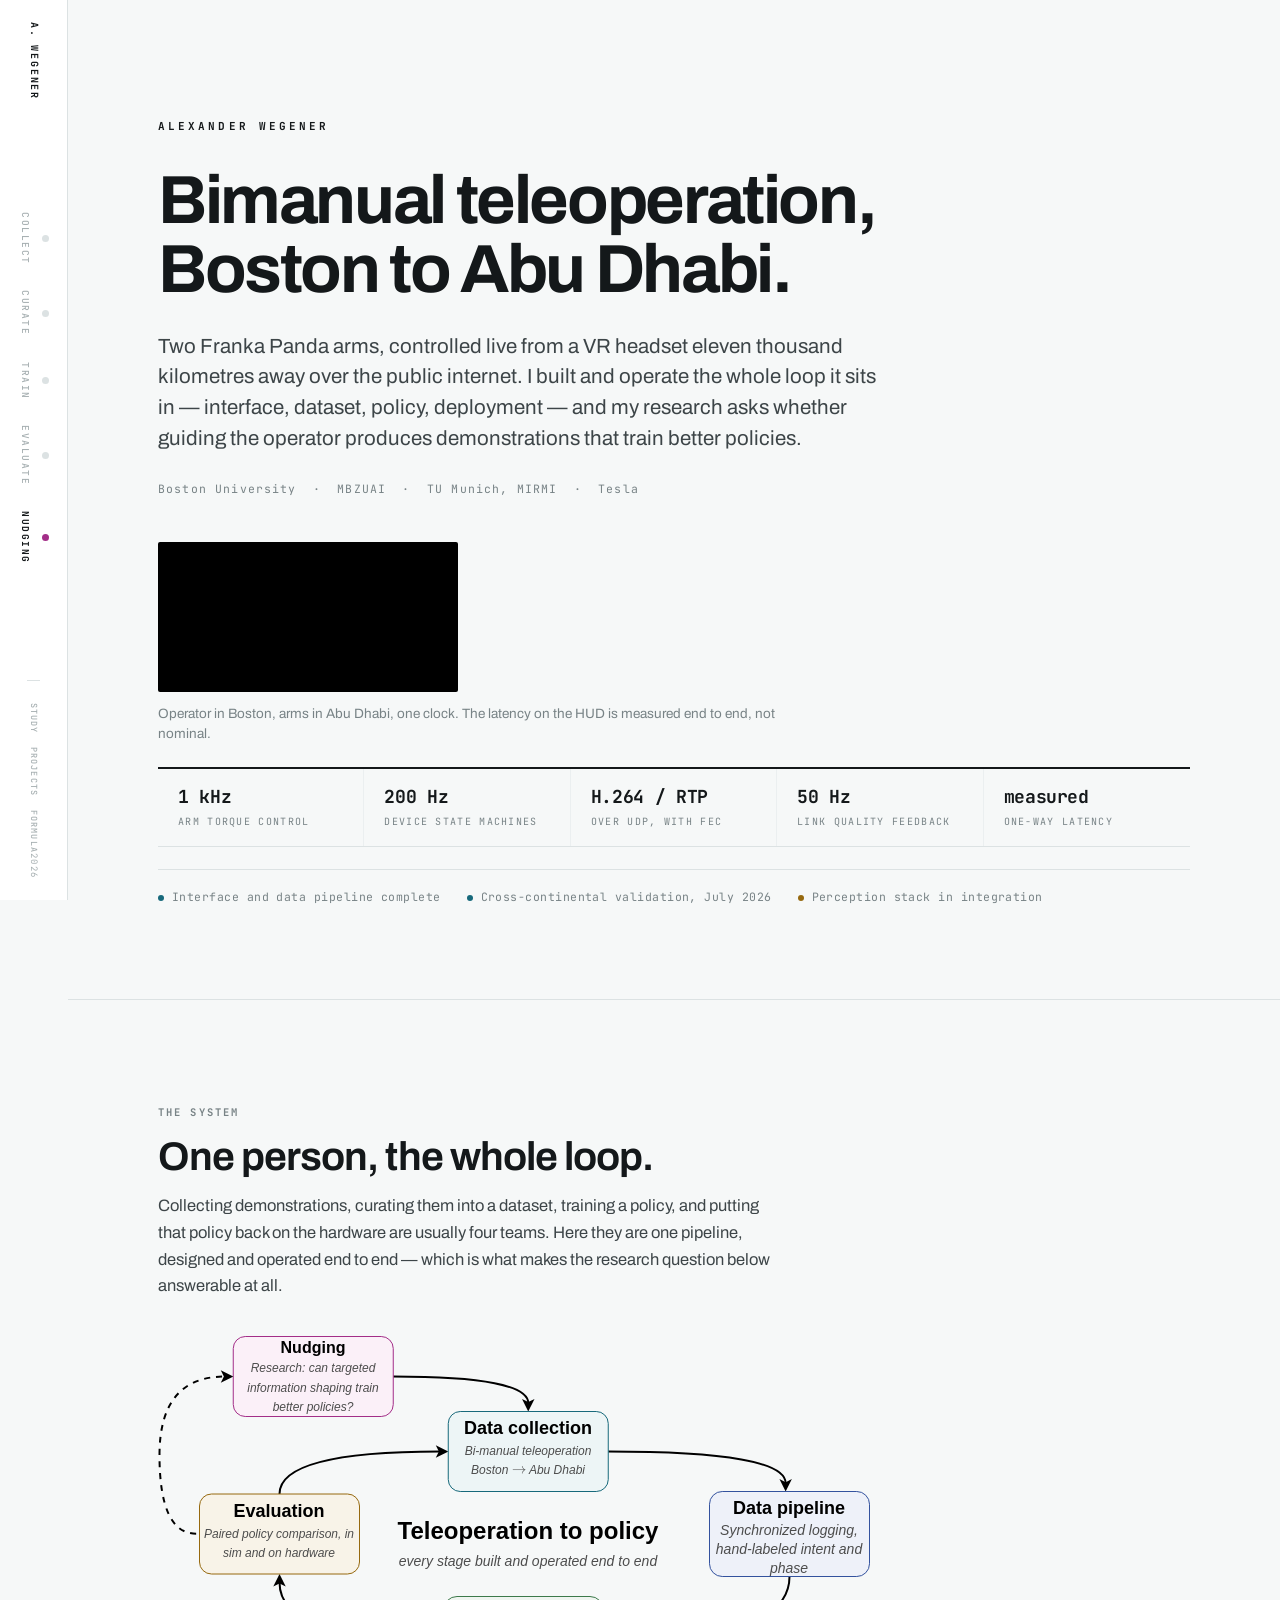
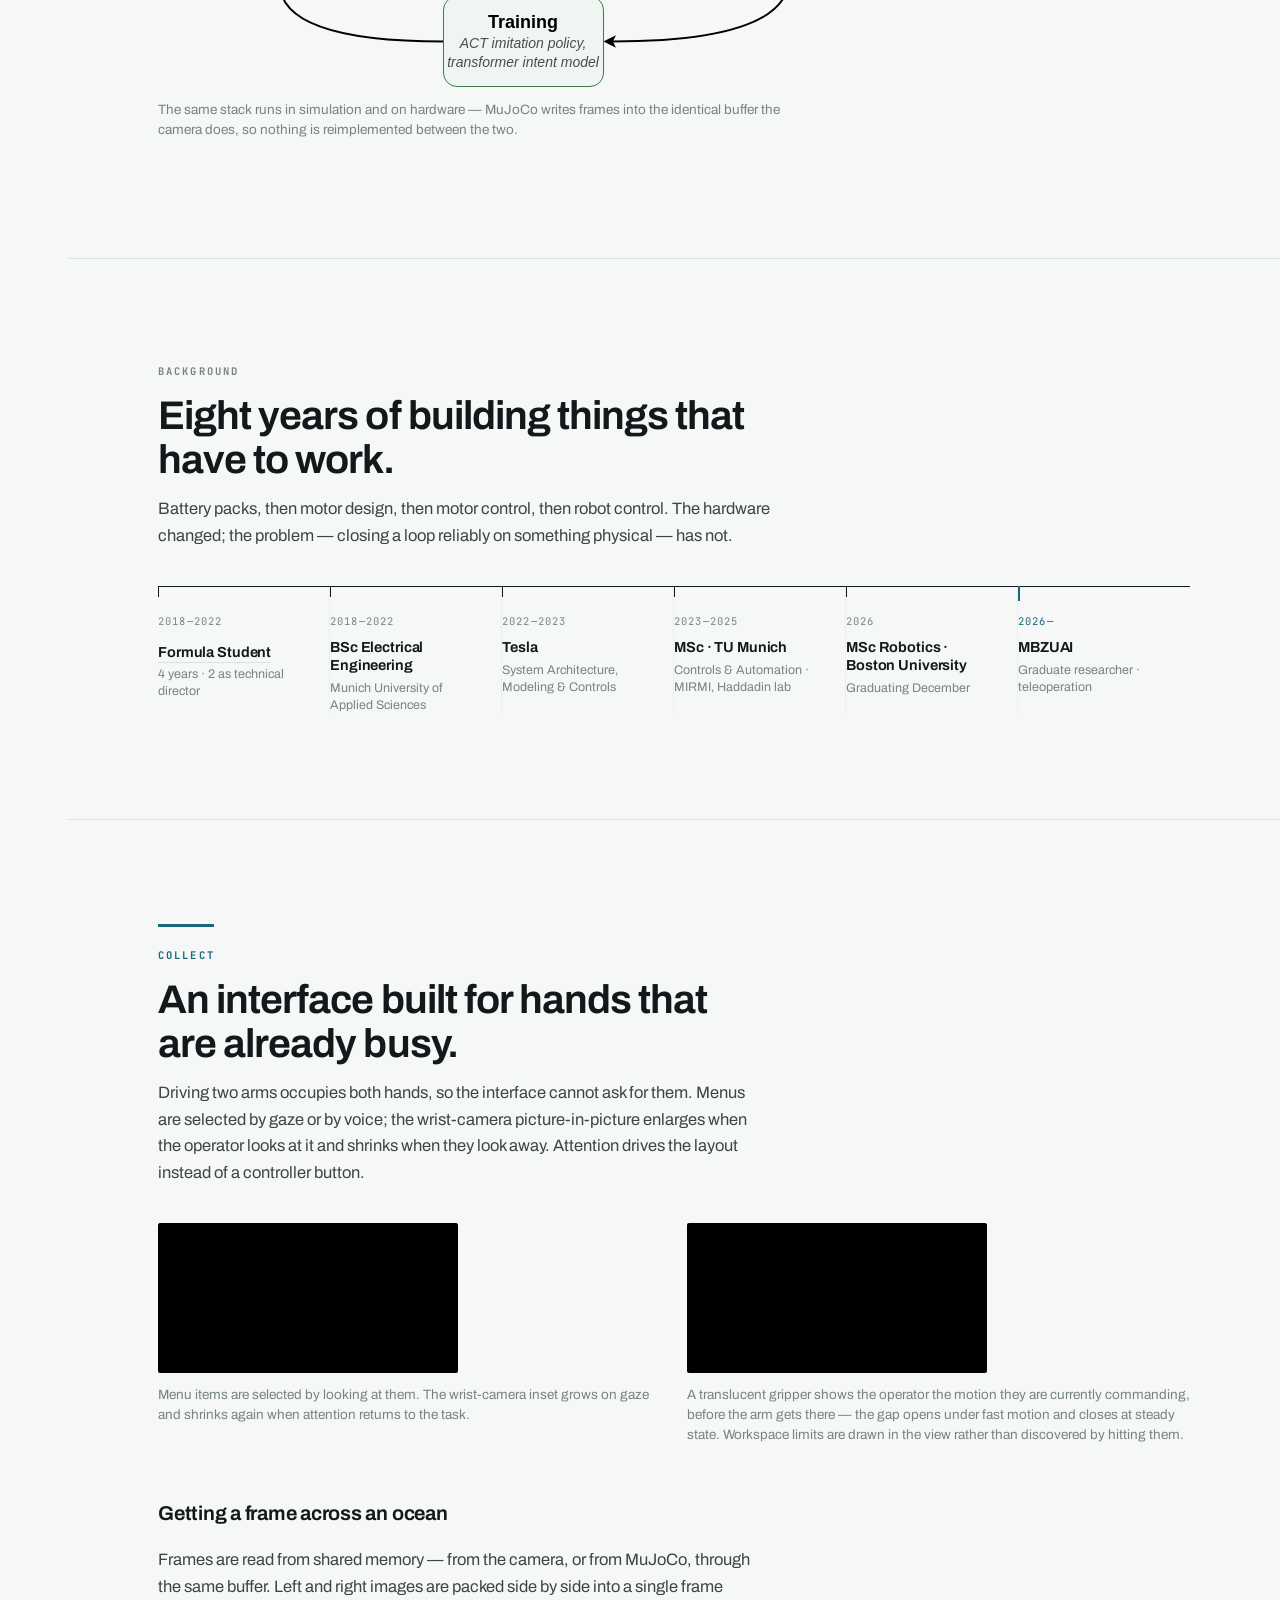
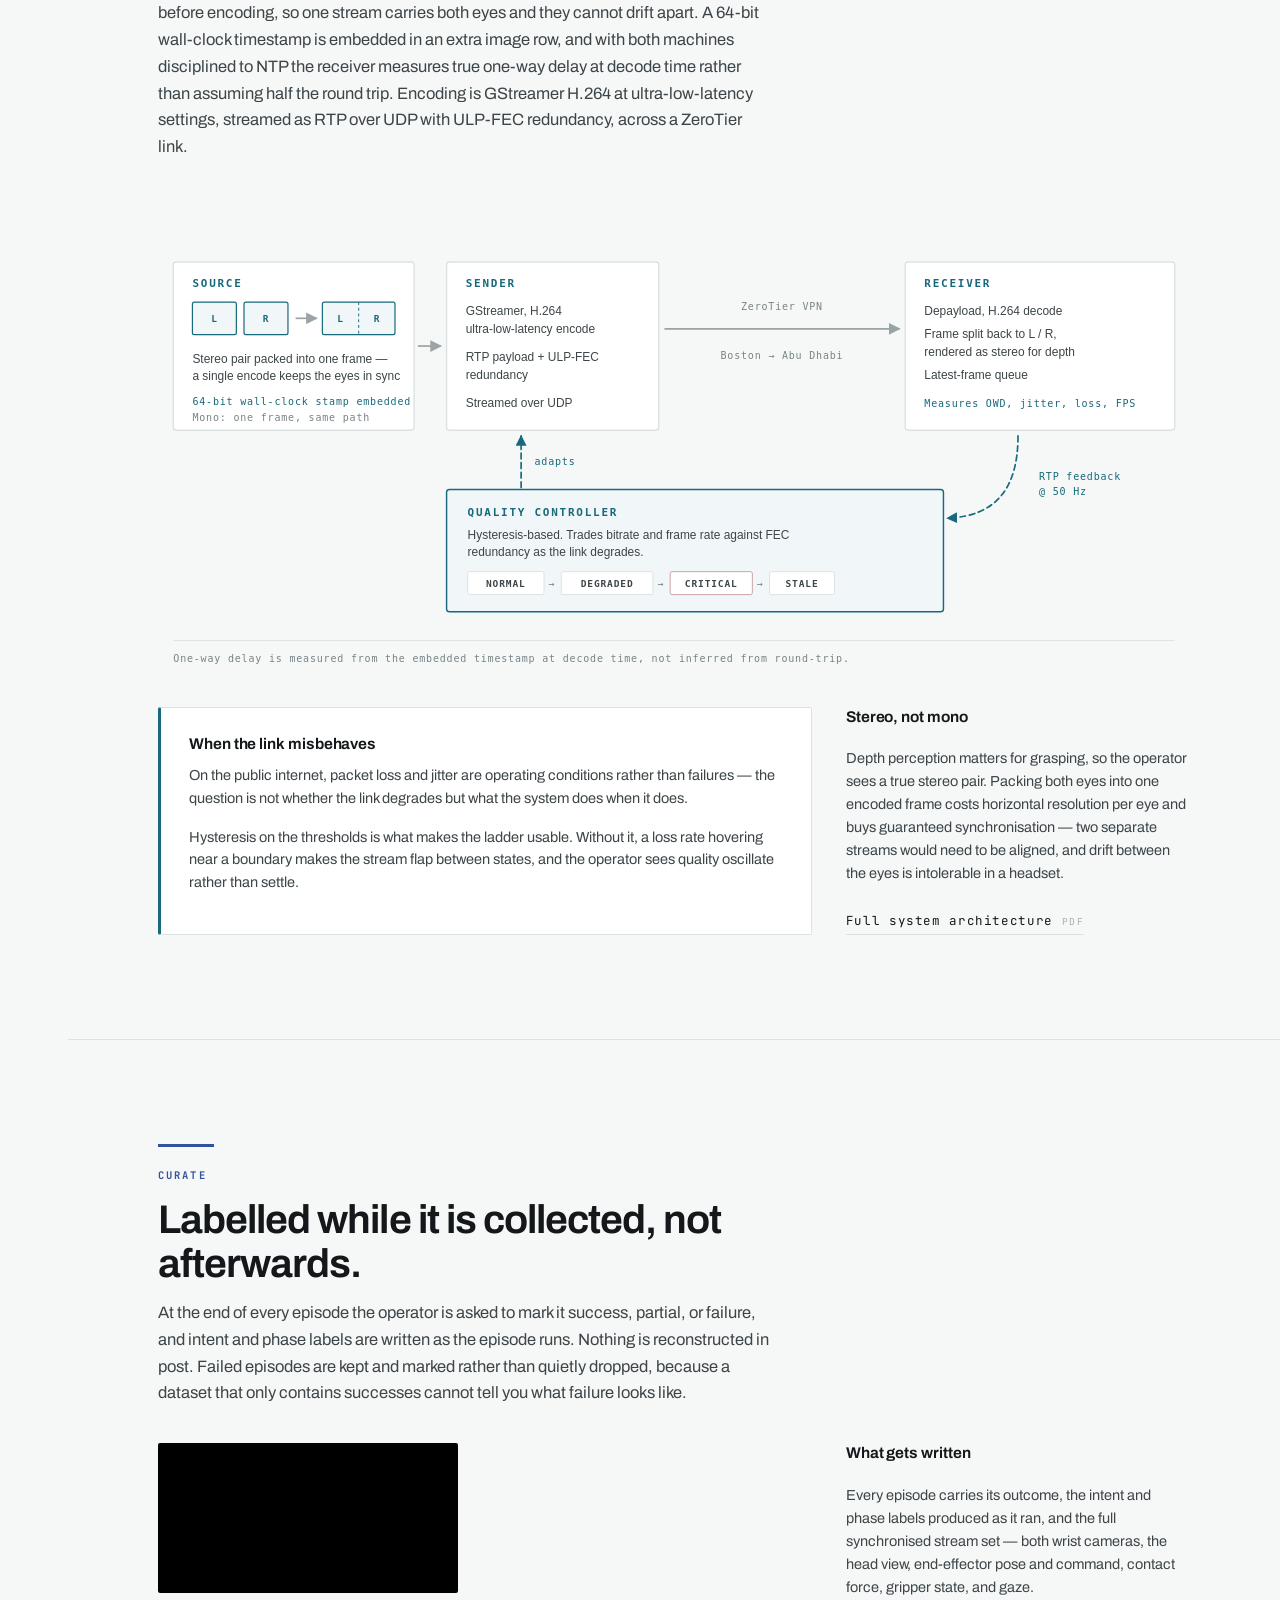
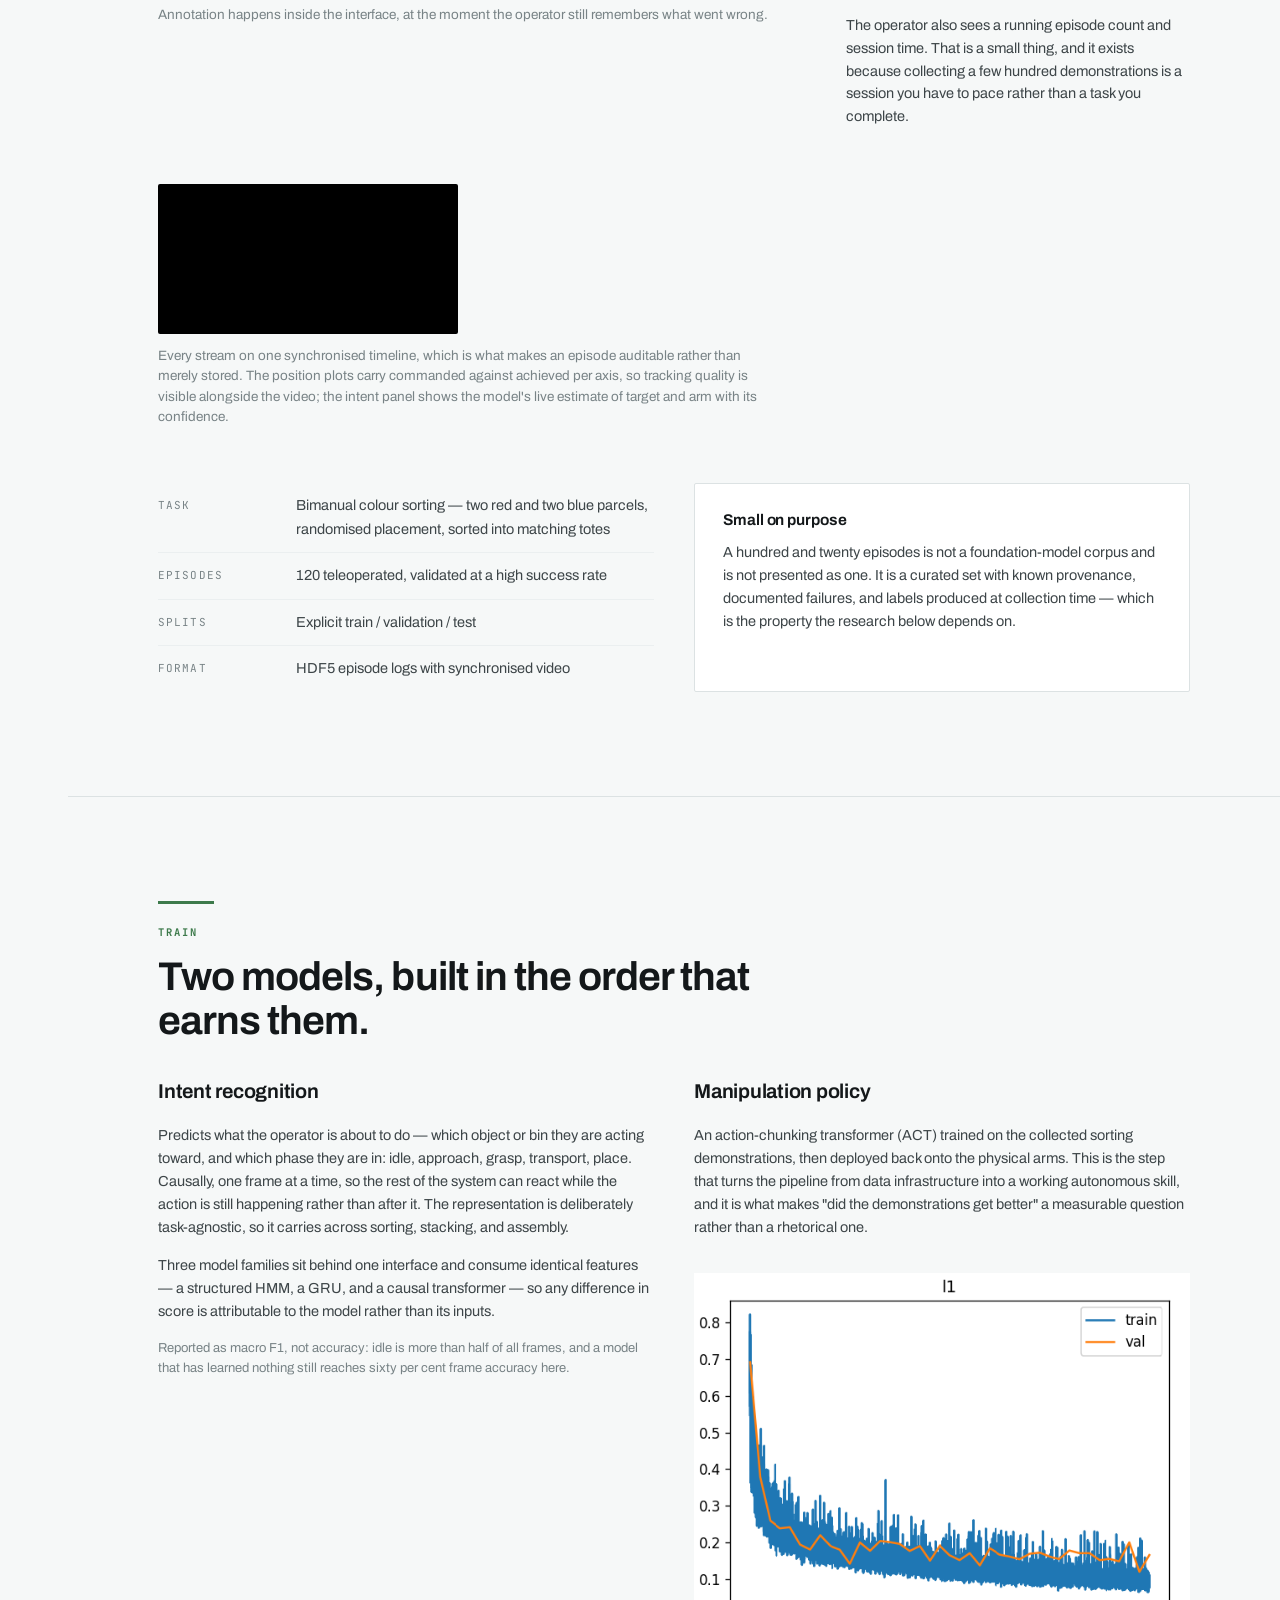
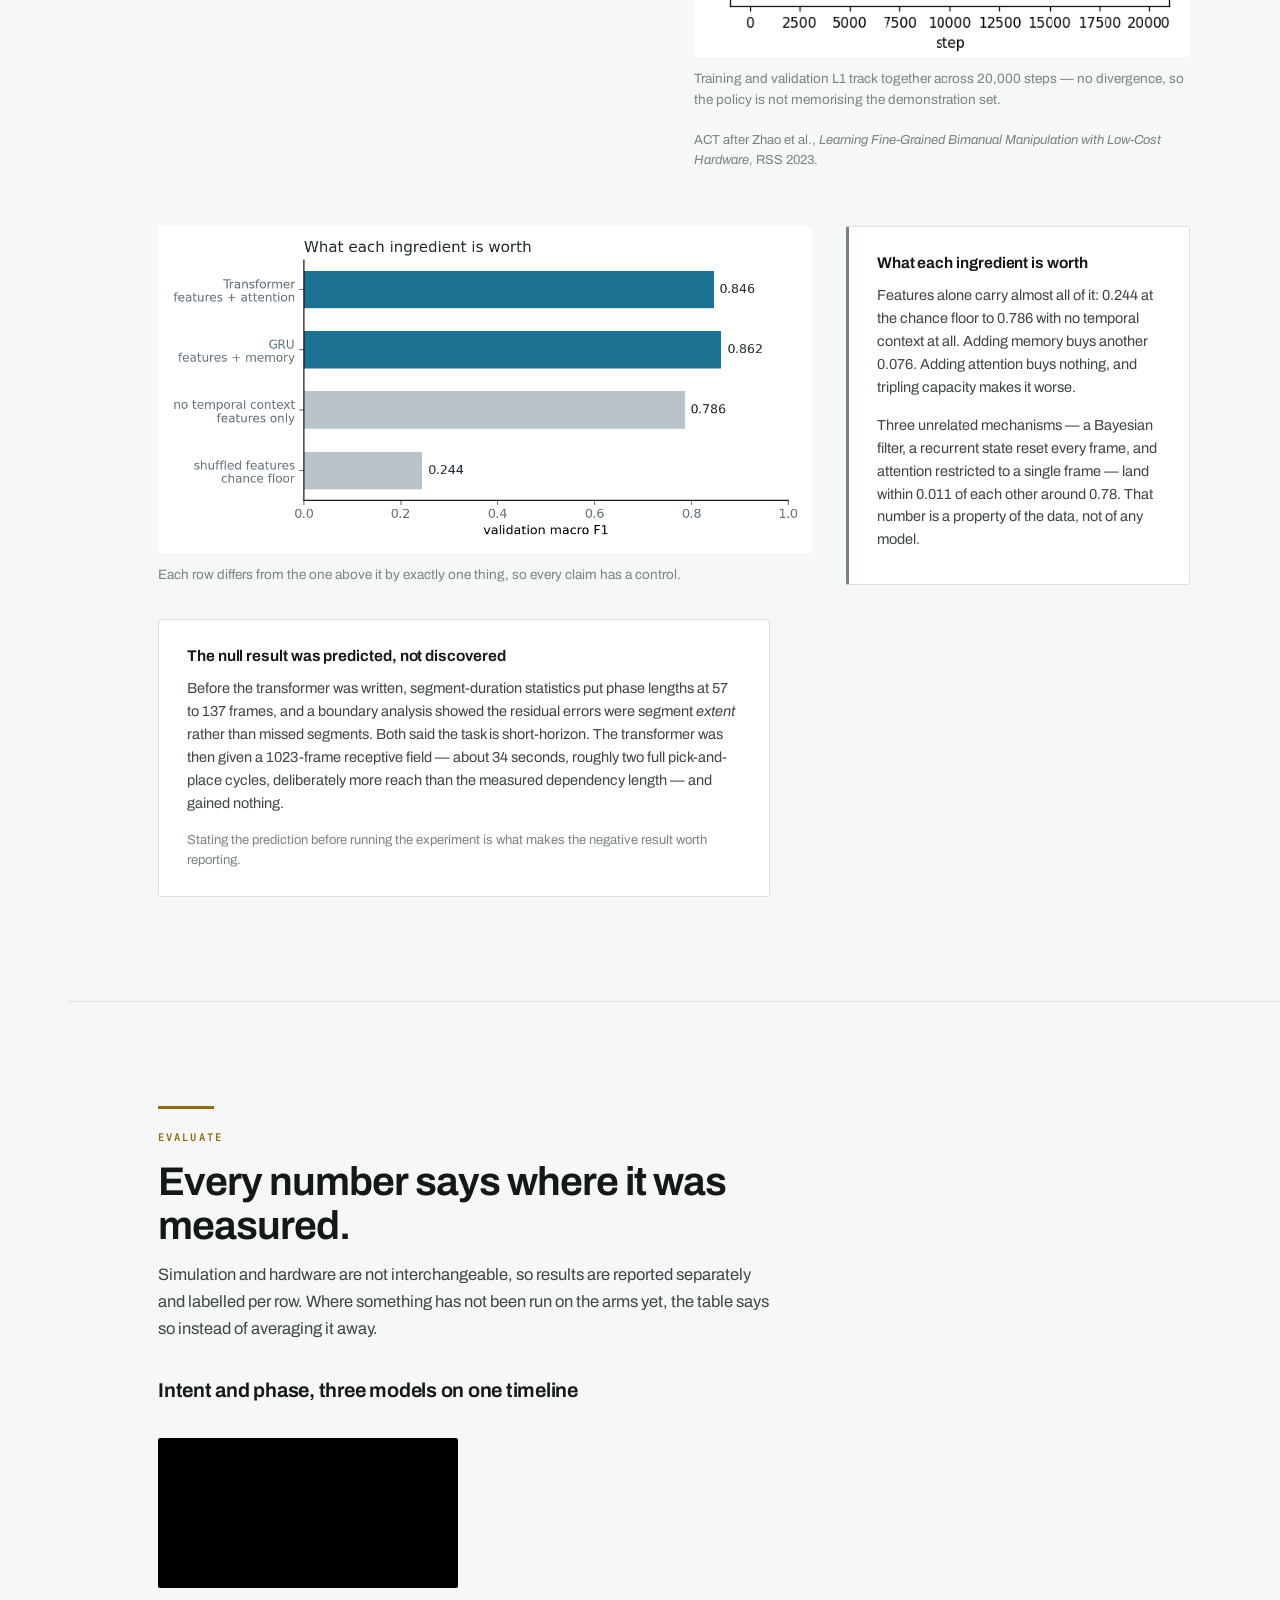
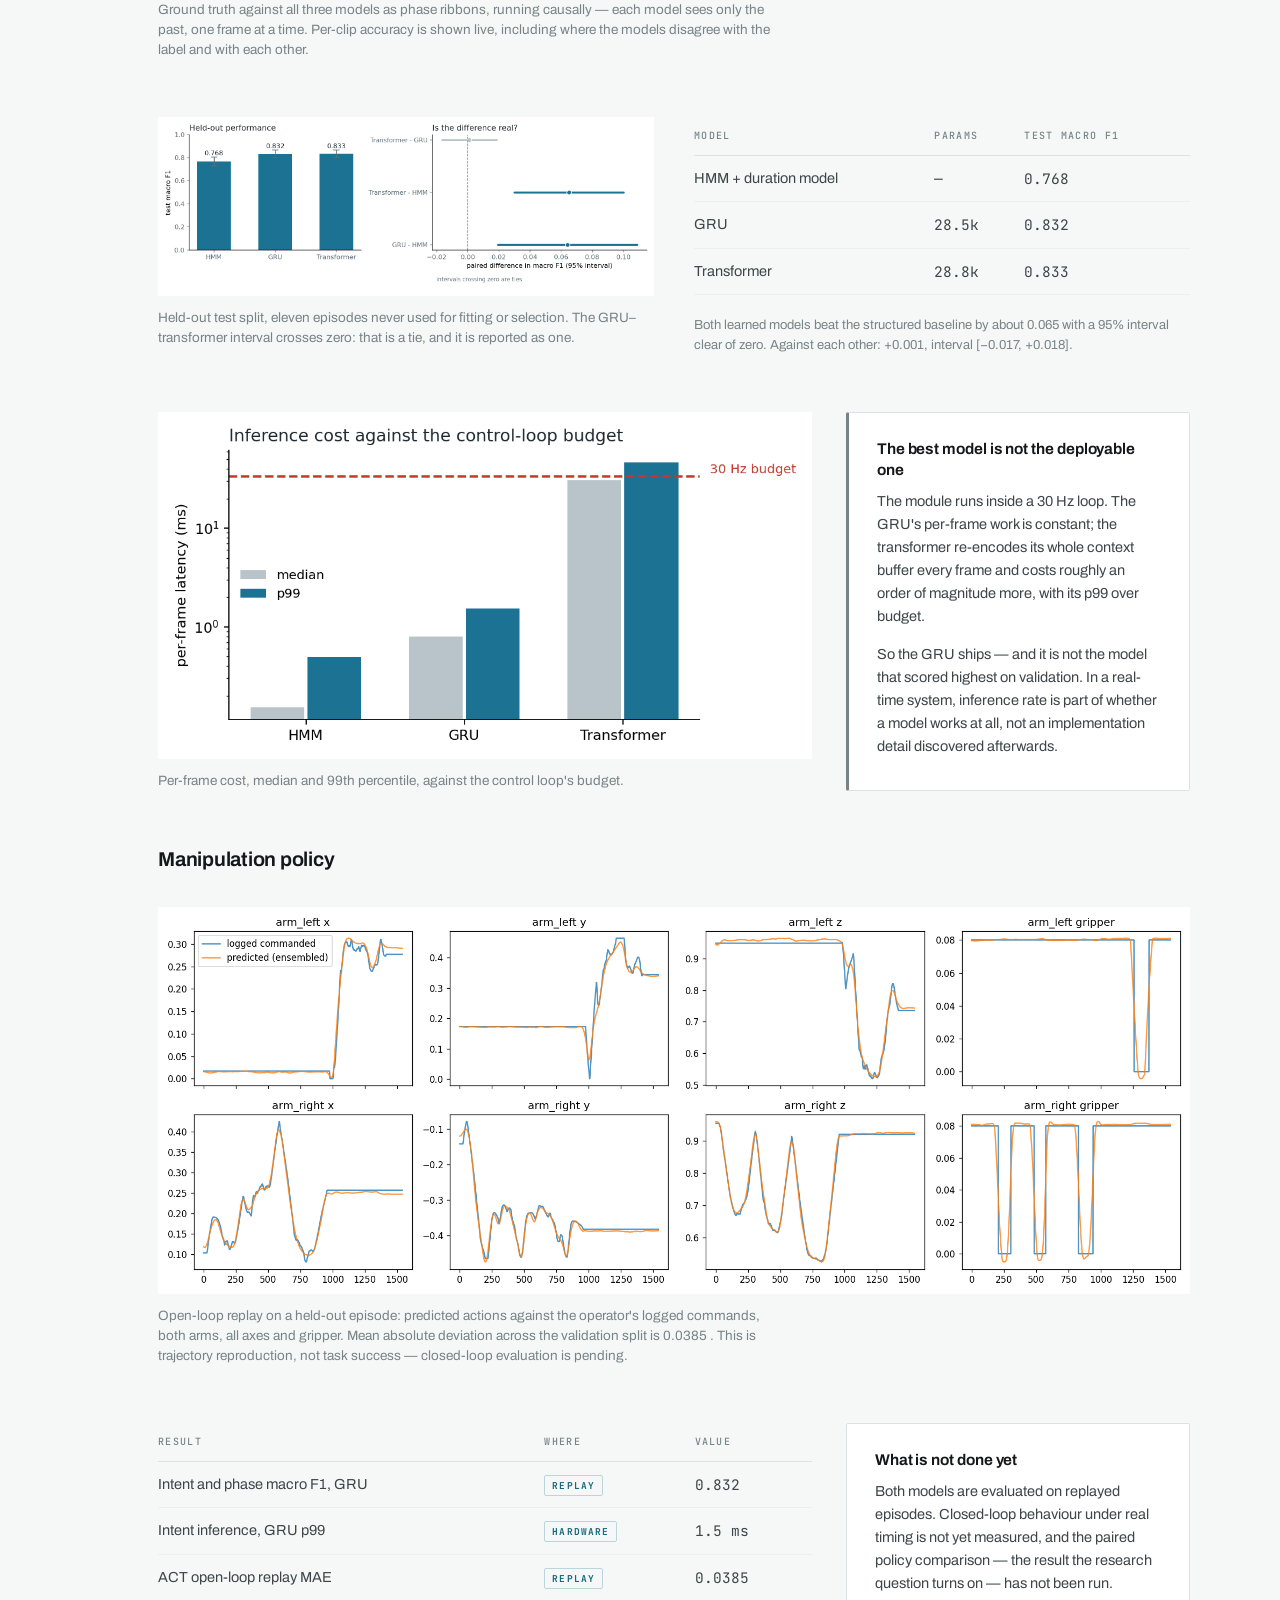
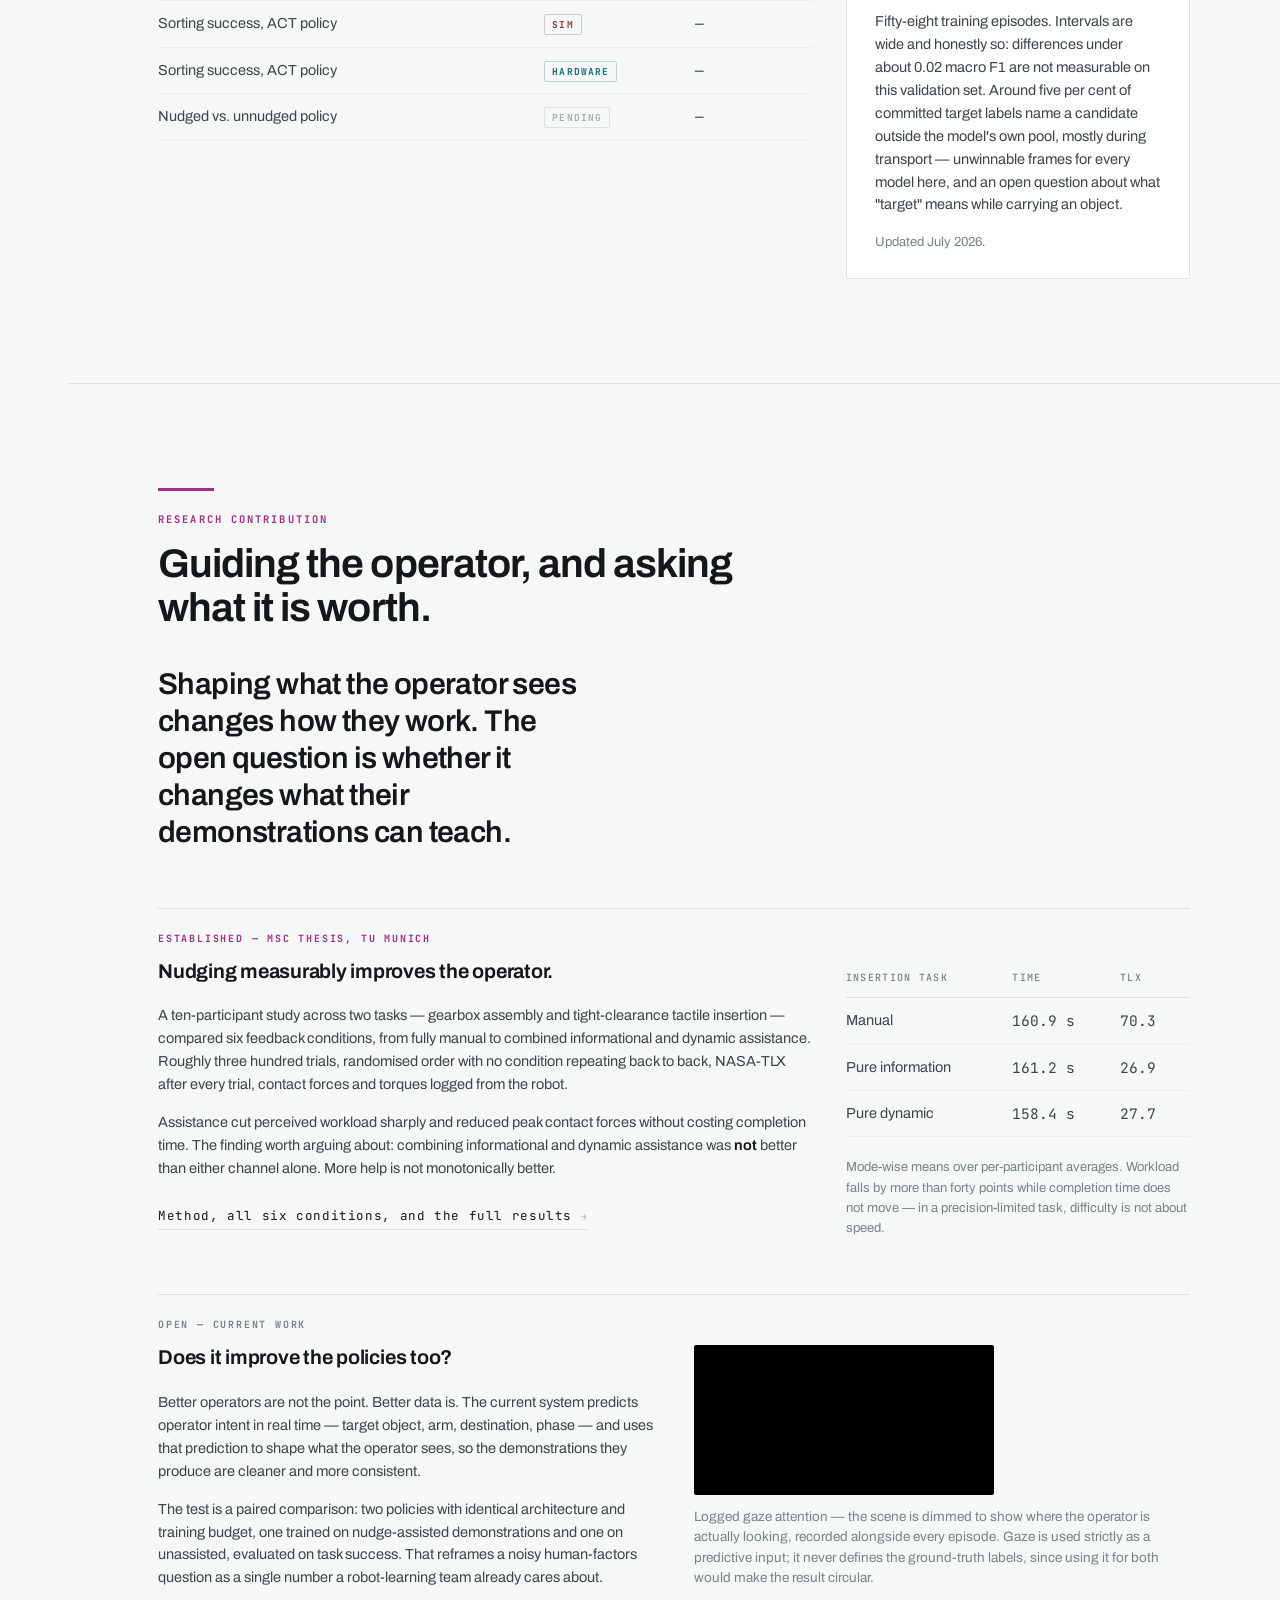
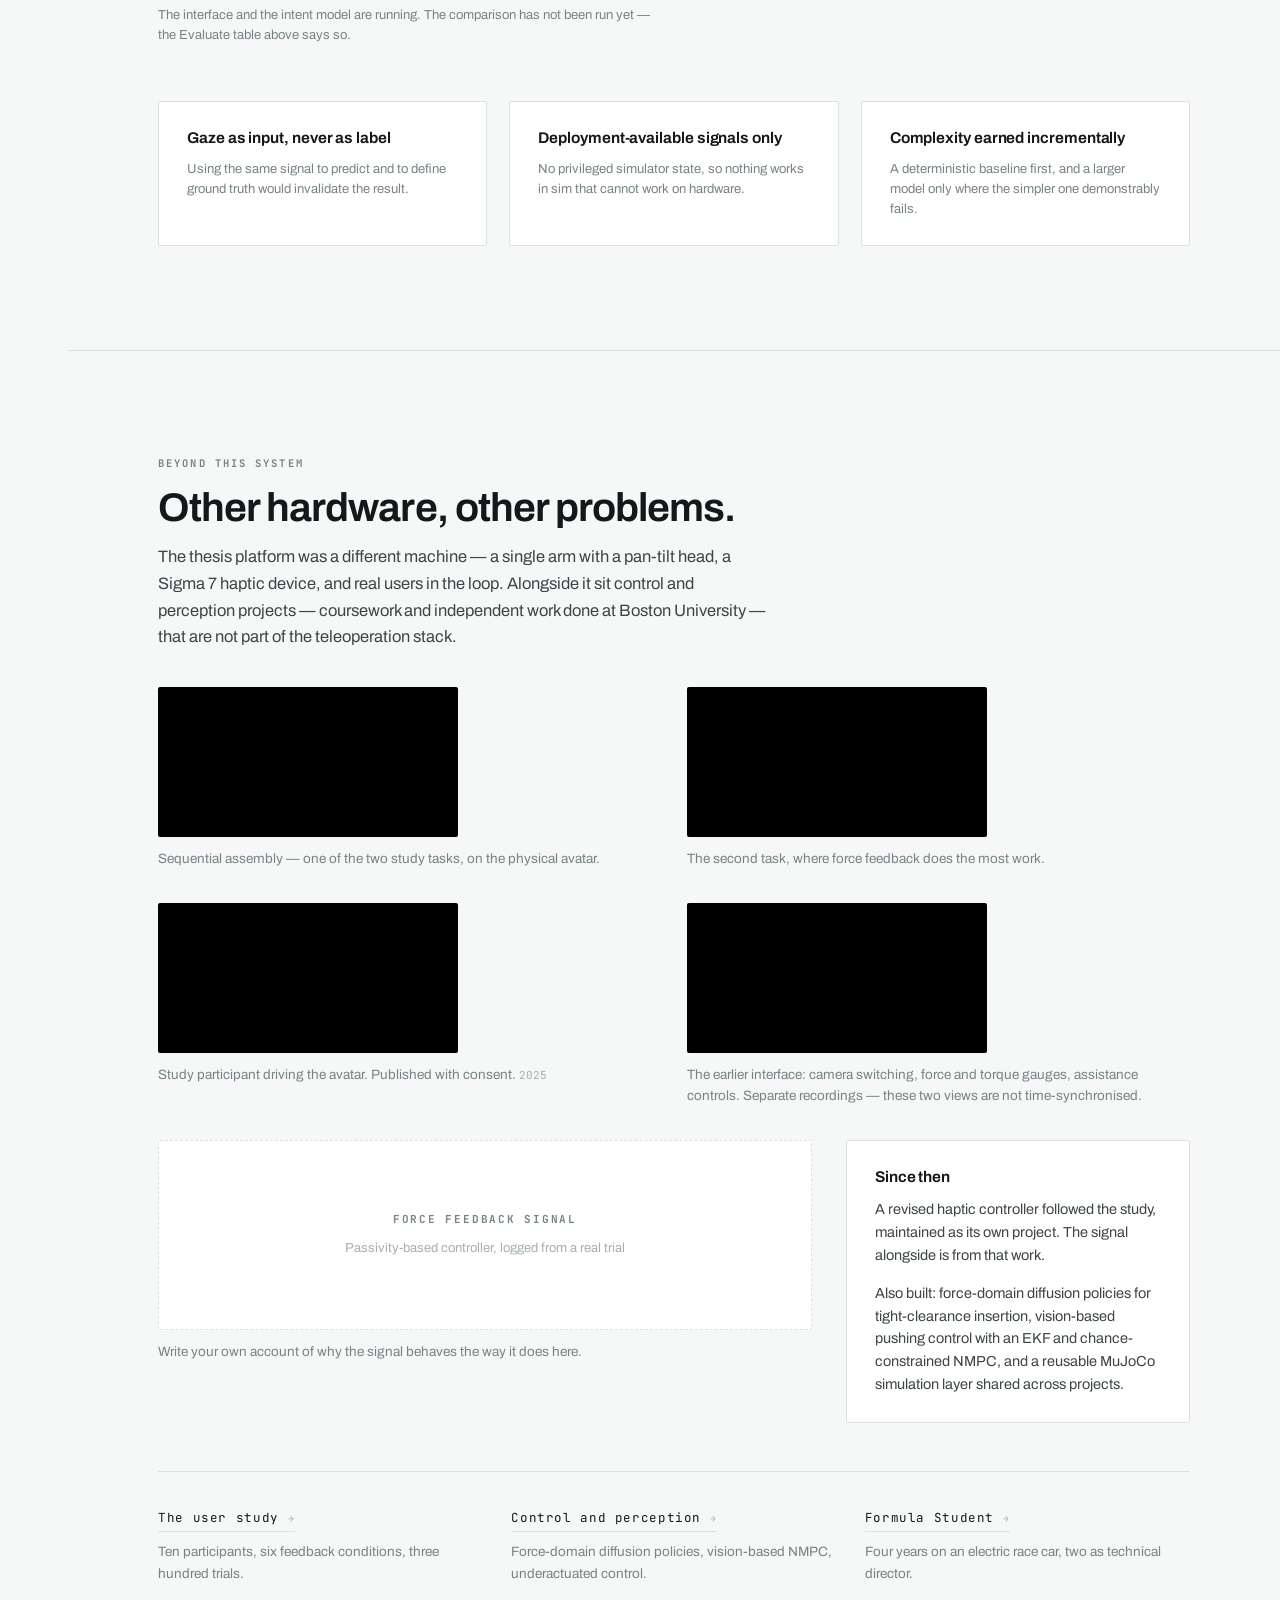
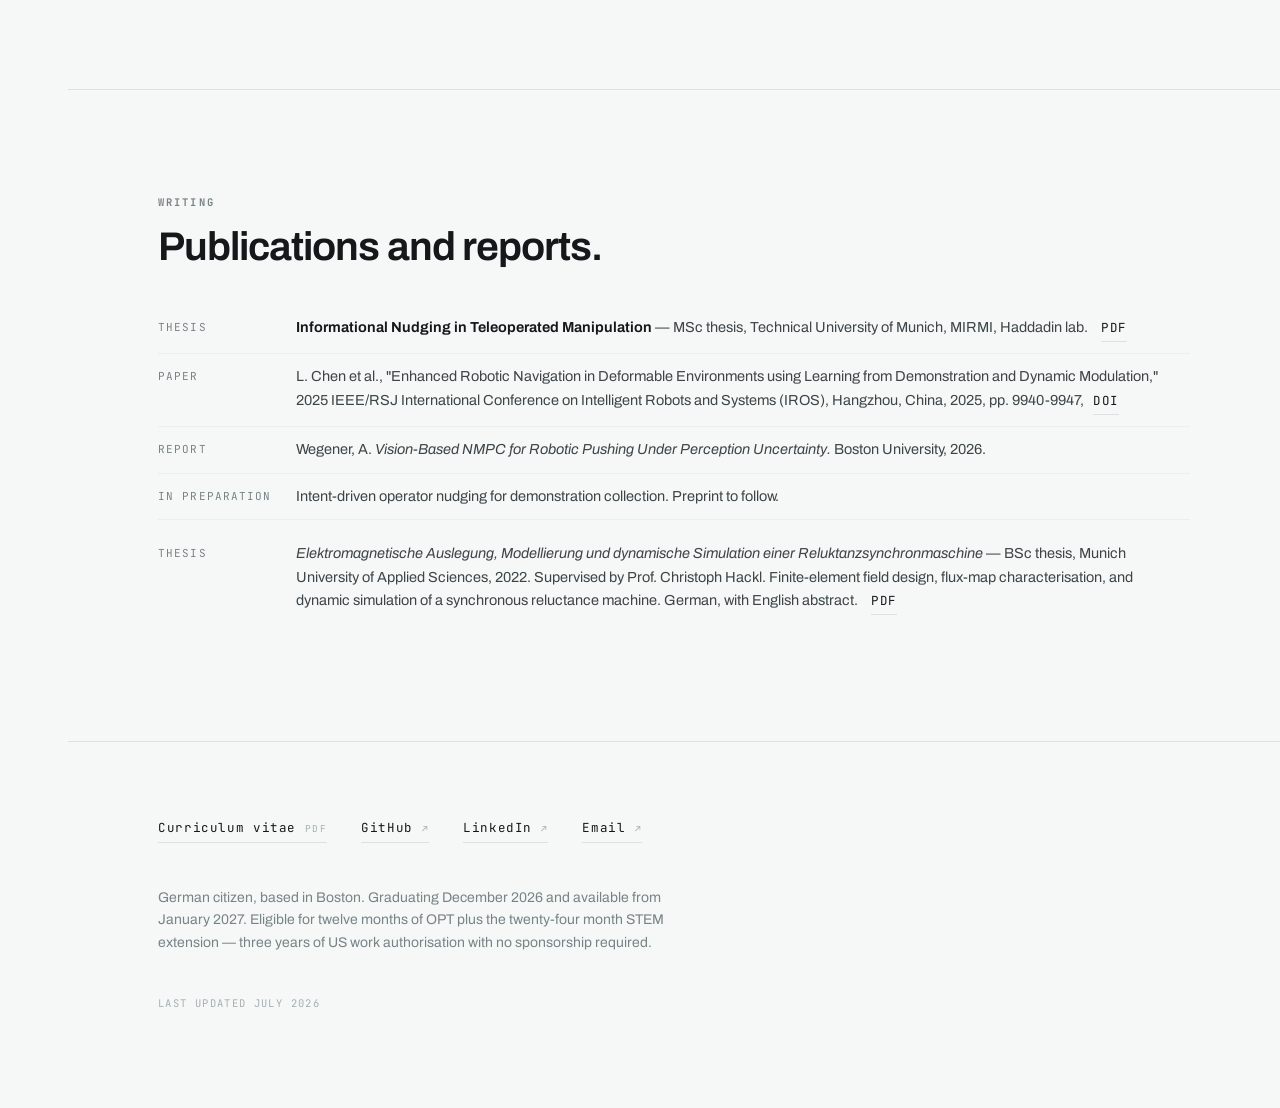
==== index.html @ 769d1702 "editied timeline" ====
<!DOCTYPE html>
<html lang="en">
<head>
<meta charset="utf-8">
<meta name="viewport" content="width=device-width, initial-scale=1">
<title>Alexander Wegener — Teleoperation systems for robot learning</title>
<meta name="description" content="Cross-continental bimanual VR teleoperation, a curated demonstration dataset, and research on whether guiding the operator produces demonstrations that train better policies.">

<meta property="og:title" content="Alexander Wegener — Teleoperation systems for robot learning">
<meta property="og:description" content="Bimanual VR teleoperation from Boston to Abu Dhabi, over the public internet. Interface, dataset, policy, deployment.">
<meta property="og:type" content="website">
<!-- REPLACE: absolute URL to a 1200x630 preview image once the site is live -->
<!-- <meta property="og:image" content="https://alexanderwegenerrobotics.github.io/assets/preview.png"> -->

<link rel="preconnect" href="https://fonts.googleapis.com">
<link rel="preconnect" href="https://fonts.gstatic.com" crossorigin>
<link href="https://fonts.googleapis.com/css2?family=Archivo:wght@400;500;600;700&family=JetBrains+Mono:wght@400;500;700&display=swap" rel="stylesheet">
<link rel="stylesheet" href="style.css">
</head>
<body>

<!-- ============================================================
     TELEMETRY RAIL
     ============================================================ -->
<nav class="rail" aria-label="Loop stages">
  <span class="rail__mark">A. WEGENER</span>
  <div class="rail__stages">
    <a class="rail__stage" data-stage="collect"  href="#collect"><span class="rail__dot"></span>Collect</a>
    <a class="rail__stage" data-stage="curate"   href="#curate"><span class="rail__dot"></span>Curate</a>
    <a class="rail__stage" data-stage="train"    href="#train"><span class="rail__dot"></span>Train</a>
    <a class="rail__stage" data-stage="evaluate" href="#evaluate"><span class="rail__dot"></span>Evaluate</a>
    <a class="rail__stage" data-stage="nudging"  href="#nudging"><span class="rail__dot"></span>Nudging</a>
  </div>
  <div class="rail__more">
    <a class="rail__sub" href="thesis.html">Study</a>
    <a class="rail__sub" href="projects.html">Projects</a>
    <a class="rail__sub" href="formula-student.html">Formula</a>
  </div>
  <span class="rail__foot">2026</span>
</nav>

<div class="shell">

<!-- ============================================================
     HERO
     ============================================================ -->
<section class="hero" id="top">
  <div class="wrap">
    <div class="hero__name">Alexander Wegener</div>

    <h1>Bimanual teleoperation, Boston to Abu Dhabi.</h1>

    <p class="lede hero__lede">
      <!-- VERIFY the distance figure before publishing. Boston to Abu Dhabi is
           roughly 11,300 km great-circle — check it yourself rather than trusting this. -->
      Two Franka Panda arms, controlled live from a VR headset eleven thousand kilometres
      away over the public internet. I built and operate the whole loop it sits in —
      interface, dataset, policy, deployment — and my research asks whether guiding the
      operator produces demonstrations that train better policies.
    </p>

    <p class="hero__affil">
      Boston University &nbsp;·&nbsp; MBZUAI &nbsp;·&nbsp; TU Munich, MIRMI &nbsp;·&nbsp; Tesla
    </p>

    <figure class="media">
      <video src="assets/hero.mp4" poster="assets/hero-poster.jpg" autoplay muted loop playsinline></video>
      <figcaption>
        Operator in Boston, arms in Abu Dhabi, one clock. The latency on the HUD is measured
        end to end, not nominal.
      </figcaption>
    </figure>

    <!-- ============ SPEC STRIP ============ -->
    <div class="specs">
      <div><b>1 kHz</b><span>arm torque control</span></div>
      <div><b>200 Hz</b><span>device state machines</span></div>
      <div><b>H.264 / RTP</b><span>over UDP, with FEC</span></div>
      <div><b>50 Hz</b><span>link quality feedback</span></div>
      <div><b>measured</b><span>one-way latency</span></div>
    </div>

    <div class="status">
      <span><i></i>Interface and data pipeline complete</span>
      <span><i></i>Cross-continental validation, July 2026</span>
      <span><i class="wip"></i>Perception stack in integration</span>
    </div>
  </div>
</section>

<!-- ============================================================
     THE LOOP
     ============================================================ -->
<section id="loop">
  <div class="wrap">
    <div class="sechead measure">
      <span class="eyebrow">The system</span>
      <h2>One person, the whole loop.</h2>
      <p>
        Collecting demonstrations, curating them into a dataset, training a policy, and
        putting that policy back on the hardware are usually four teams. Here they are one
        pipeline, designed and operated end to end — which is what makes the research
        question below answerable at all.
      </p>
    </div>

    <figure class="media">
      <img src="assets/loop-diagram.svg"
           alt="The teleoperation-to-policy loop: data collection, data pipeline, training, and evaluation, with intent nudging feeding data collection and validated by evaluation.">
      <figcaption>
        The same stack runs in simulation and on hardware — MuJoCo writes frames into the
        identical buffer the camera does, so nothing is reimplemented between the two.
      </figcaption>
    </figure>
  </div>
</section>

<!-- ============================================================
     TIMELINE
     ============================================================ -->
<section id="background">
  <div class="wrap">
    <div class="sechead measure">
      <span class="eyebrow">Background</span>
      <h2>Eight years of building things that have to work.</h2>
      <p>
        Battery packs, then motor design, then motor control, then robot control. The
        hardware changed; the problem — closing a loop reliably on something physical — has
        not.
      </p>
    </div>

    <!-- VERIFY every date below against what actually happened. -->
    <!-- Timeline — verified dates -->
    <ol class="track">
      <li class="track__item track__item--wide">
        <a href="formula-student.html">
          <span class="track__yr">2018—2022</span>
          <span class="track__role">Formula Student</span>
          <span class="track__note">4 years · 2 as technical director</span>
        </a>
      </li>
      <li class="track__item">
        <span class="track__yr">2018—2022</span>
        <span class="track__role">BSc Electrical Engineering</span>
        <span class="track__note">Munich University of Applied Sciences</span>
      </li>
      <li class="track__item">
        <span class="track__yr">2022—2023</span>
        <span class="track__role">Tesla</span>
        <span class="track__note">System Architecture, Modeling &amp; Controls</span>
      </li>
      <li class="track__item">
        <span class="track__yr">2023—2025</span>
        <span class="track__role">MSc · TU Munich</span>
        <span class="track__note">Controls &amp; Automation · MIRMI, Haddadin lab</span>
      </li>
      <li class="track__item">
        <span class="track__yr">2026</span>
        <span class="track__role">MSc Robotics · Boston University</span>
        <span class="track__note">Graduating December</span>
      </li>
      <li class="track__item track__item--now">
        <span class="track__yr">2026—</span>
        <span class="track__role">MBZUAI</span>
        <span class="track__note">Graduate researcher · teleoperation</span>
      </li>
    </ol>
  </div>
</section>

<!-- ============================================================
     COLLECT
     ============================================================ -->
<section id="collect" data-stage="collect">
  <div class="wrap">
    <div class="sechead measure">
      <div class="stage-rule"></div>
      <span class="eyebrow">Collect</span>
      <h2>An interface built for hands that are already busy.</h2>
      <p>
        Driving two arms occupies both hands, so the interface cannot ask for them. Menus are
        selected by gaze or by voice; the wrist-camera picture-in-picture enlarges when the
        operator looks at it and shrinks when they look away. Attention drives the layout
        instead of a controller button.
      </p>
    </div>

    <div class="g2">
      <figure>
        <video src="assets/collect-gaze-menu.mp4" autoplay muted loop playsinline></video>
        <figcaption>
          Menu items are selected by looking at them. The wrist-camera inset grows on gaze and
          shrinks again when attention returns to the task.
        </figcaption>
      </figure>
      <figure>
        <video src="assets/collect-ghost-overlay.mp4" autoplay muted loop playsinline></video>
        <figcaption>
          A translucent gripper shows the operator the motion they are currently commanding,
          before the arm gets there — the gap opens under fast motion and closes at steady
          state. Workspace limits are drawn in the view rather than discovered by hitting them.
        </figcaption>
      </figure>
    </div>

    <div class="mt-l">
      <div class="measure">
        <h3>Getting a frame across an ocean</h3>
        <p class="mt-s">
          Frames are read from shared memory — from the camera, or from MuJoCo, through the
          same buffer. Left and right images are packed side by side into a single frame before
          encoding, so one stream carries both eyes and they cannot drift apart. A 64-bit
          wall-clock timestamp is embedded in an extra image row, and with both machines
          disciplined to NTP the receiver measures true one-way delay at decode time rather than
          assuming half the round trip. Encoding is GStreamer H.264 at ultra-low-latency
          settings, streamed as RTP over UDP with ULP-FEC redundancy, across a ZeroTier link.
        </p>
      </div>

      <figure class="media mt-m">
        <img src="assets/video-pipeline.svg"
             alt="Video transmission pipeline: stereo frames packed into one frame, timestamped, encoded and streamed, then split back to left and right at the receiver, with receiver measurements feeding a quality controller that adapts the sender.">
      </figure>

      <div class="mt-m g-2-1">
        <div class="panel panel--accent">
          <h4>When the link misbehaves</h4>
          <p class="small">
            On the public internet, packet loss and jitter are operating conditions rather than
            failures — the question is not whether the link degrades but what the system does
            when it does.
          </p>
          <p class="small">
            Hysteresis on the thresholds is what makes the ladder usable. Without it, a loss
            rate hovering near a boundary makes the stream flap between states, and the
            operator sees quality oscillate rather than settle.
          </p>
        </div>

        <div>
          <h4>Stereo, not mono</h4>
          <p class="small mt-s">
            Depth perception matters for grasping, so the operator sees a true stereo pair.
            Packing both eyes into one encoded frame costs horizontal resolution per eye and
            buys guaranteed synchronisation — two separate streams would need to be aligned,
            and drift between the eyes is intolerable in a headset.
          </p>
          <div class="linkrow">
            <a class="link" href="assets/system-architecture.pdf">Full system architecture <em>PDF</em></a>
          </div>
        </div>
      </div>
    </div>
  </div>
</section>

<!-- ============================================================
     CURATE
     ============================================================ -->
<section id="curate" data-stage="curate">
  <div class="wrap">
    <div class="sechead measure">
      <div class="stage-rule"></div>
      <span class="eyebrow">Curate</span>
      <h2>Labelled while it is collected, not afterwards.</h2>
      <p>
        At the end of every episode the operator is asked to mark it success, partial, or
        failure, and intent and phase labels are written as the episode runs. Nothing is
        reconstructed in post. Failed episodes are kept and marked rather than quietly
        dropped, because a dataset that only contains successes cannot tell you what failure
        looks like.
      </p>
    </div>

    <!-- row 1: annotation clip, given the larger share -->
    <div class="g-2-1">
      <figure>
        <!-- Poster should be the frame showing the SUCCESS / PARTIAL / FAILURE prompt,
             so the annotation moment is what a reader sees before playback starts. -->
        <video src="assets/curate-annotation.mp4" poster="assets/curate-annotation-poster.jpg"
               autoplay muted loop playsinline></video>
        <figcaption>
          Annotation happens inside the interface, at the moment the operator still remembers
          what went wrong.
        </figcaption>
      </figure>
      <div>
        <h4>What gets written</h4>
        <p class="small mt-s">
          Every episode carries its outcome, the intent and phase labels produced as it ran,
          and the full synchronised stream set — both wrist cameras, the head view,
          end-effector pose and command, contact force, gripper state, and gaze.
        </p>
        <p class="small">
          The operator also sees a running episode count and session time. That is a small
          thing, and it exists because collecting a few hundred demonstrations is a session
          you have to pace rather than a task you complete.
        </p>
      </div>
    </div>

    <!-- row 2: Rerun, full width -->
    <figure class="media mt-l">
      <video src="assets/curate-rerun.mp4" autoplay muted loop playsinline></video>
      <figcaption>
        Every stream on one synchronised timeline, which is what makes an episode auditable
        rather than merely stored. The position plots carry commanded against achieved per
        axis, so tracking quality is visible alongside the video; the intent panel shows the
        model's live estimate of target and arm with its confidence.
      </figcaption>
    </figure>

    <div class="mt-l g-1-1">
      <dl class="deflist">
        <div><dt>Task</dt><dd>Bimanual colour sorting — two red and two blue parcels, randomised placement, sorted into matching totes</dd></div>
        <div><dt>Episodes</dt><dd>120 teleoperated, validated at a high success rate</dd></div>
        <div><dt>Splits</dt><dd>Explicit train / validation / test</dd></div>
        <div><dt>Format</dt><dd>HDF5 episode logs with synchronised video</dd></div>
      </dl>
      <div class="panel">
        <h4>Small on purpose</h4>
        <p class="small">
          A hundred and twenty episodes is not a foundation-model corpus and is not presented
          as one. It is a curated set with known provenance, documented failures, and labels
          produced at collection time — which is the property the research below depends on.
        </p>
      </div>
    </div>
  </div>
</section>

<!-- ============================================================
     TRAIN
     ============================================================ -->
<section id="train" data-stage="train">
  <div class="wrap">
    <div class="sechead measure">
      <div class="stage-rule"></div>
      <span class="eyebrow">Train</span>
      <h2>Two models, built in the order that earns them.</h2>
    </div>

    <div class="g-1-1">
      <div>
        <h3>Intent recognition</h3>
        <p class="small mt-s">
          Predicts what the operator is about to do — which object or bin they are acting
          toward, and which phase they are in: idle, approach, grasp, transport, place.
          Causally, one frame at a time, so the rest of the system can react while the action
          is still happening rather than after it. The representation is deliberately
          task-agnostic, so it carries across sorting, stacking, and assembly.
        </p>
        <p class="small">
          Three model families sit behind one interface and consume identical features — a
          structured HMM, a GRU, and a causal transformer — so any difference in score is
          attributable to the model rather than its inputs.
        </p>
        <p class="tiny">
          Reported as macro F1, not accuracy: idle is more than half of all frames, and a
          model that has learned nothing still reaches sixty per cent frame accuracy here.
        </p>
      </div>

      <div>
        <h3>Manipulation policy</h3>
        <p class="small mt-s">
          An action-chunking transformer (ACT) trained on the collected sorting
          demonstrations, then deployed back onto the physical arms. This is the step that
          turns the pipeline from data infrastructure into a working autonomous skill, and
          it is what makes "did the demonstrations get better" a measurable question rather
          than a rhetorical one.
        </p>
        <figure class="media mt-m">
          <img src="assets/train-act-l1.png" alt="ACT training and validation L1 loss over 20,000 steps, tracking together without divergence">
          <figcaption>
            Training and validation L1 track together across 20,000 steps — no divergence, so the
            policy is not memorising the demonstration set.
          </figcaption>
        </figure>
        <p class="tiny mt-s">
          ACT after Zhao et al., <em>Learning Fine-Grained Bimanual Manipulation with
          Low-Cost Hardware</em>, RSS 2023.
        </p>
      </div>
    </div>

    <!-- ============ ABLATION LADDER ============ -->
    <div class="mt-l g-2-1">
      <figure>
        <img src="assets/train-ablation-ladder.png" alt="Validation macro F1 for four conditions: shuffled features at 0.244, features only at 0.786, GRU with memory at 0.862, transformer with attention at 0.846">
        <figcaption>
          Each row differs from the one above it by exactly one thing, so every claim has a
          control.
        </figcaption>
      </figure>
      <div class="panel panel--accent">
        <h4>What each ingredient is worth</h4>
        <p class="small">
          Features alone carry almost all of it: 0.244 at the chance floor to 0.786 with no
          temporal context at all. Adding memory buys another 0.076. Adding attention buys
          nothing, and tripling capacity makes it worse.
        </p>
        <p class="small">
          Three unrelated mechanisms — a Bayesian filter, a recurrent state reset every frame,
          and attention restricted to a single frame — land within 0.011 of each other around
          0.78. That number is a property of the data, not of any model.
        </p>
      </div>
    </div>

    <div class="mt-m panel measure">
      <h4>The null result was predicted, not discovered</h4>
      <p class="small">
        Before the transformer was written, segment-duration statistics put phase lengths at
        57 to 137 frames, and a boundary analysis showed the residual errors were segment
        <em>extent</em> rather than missed segments. Both said the task is short-horizon. The
        transformer was then given a 1023-frame receptive field — about 34 seconds, roughly two
        full pick-and-place cycles, deliberately more reach than the measured dependency
        length — and gained nothing.
      </p>
      <p class="tiny">
        Stating the prediction before running the experiment is what makes the negative result
        worth reporting.
      </p>
    </div>
  </div>
</section>

<!-- ============================================================
     EVALUATE
     ============================================================ -->
<section id="evaluate" data-stage="evaluate">
  <div class="wrap">
    <div class="sechead measure">
      <div class="stage-rule"></div>
      <span class="eyebrow">Evaluate</span>
      <h2>Every number says where it was measured.</h2>
      <p>
        Simulation and hardware are not interchangeable, so results are reported separately
        and labelled per row. Where something has not been run on the arms yet, the table
        says so instead of averaging it away.
      </p>
    </div>

    <h3>Intent and phase, three models on one timeline</h3>
    <figure class="media mt-m">
      <!-- REPLACE with the m4v/mp4 export of the playback tool -->
      <video src="assets/eval-intent-playback.mp4" autoplay muted loop playsinline></video>
      <figcaption>
        Ground truth against all three models as phase ribbons, running causally — each model
        sees only the past, one frame at a time. Per-clip accuracy is shown live, including
        where the models disagree with the label and with each other.
      </figcaption>
    </figure>

    <div class="mt-l g-1-1">
      <figure>
        <img src="assets/eval-model-comparison.png" alt="Held-out macro F1 for HMM, GRU and transformer, with paired difference intervals showing the GRU-transformer difference crossing zero">
        <figcaption>
          Held-out test split, eleven episodes never used for fitting or selection. The
          GRU–transformer interval crosses zero: that is a tie, and it is reported as one.
        </figcaption>
      </figure>
      <div>
        <table>
          <thead>
            <tr><th>Model</th><th>Params</th><th>Test macro F1</th></tr>
          </thead>
          <tbody>
            <tr><td>HMM + duration model</td><td class="num">—</td><td class="num">0.768</td></tr>
            <tr><td>GRU</td><td class="num">28.5k</td><td class="num">0.832</td></tr>
            <tr><td>Transformer</td><td class="num">28.8k</td><td class="num">0.833</td></tr>
          </tbody>
        </table>
        <p class="tiny mt-s">
          Both learned models beat the structured baseline by about 0.065 with a 95% interval
          clear of zero. Against each other: +0.001, interval [−0.017, +0.018].
        </p>
      </div>
    </div>

    <!-- ============ LATENCY — THE DEPLOYMENT DECISION ============ -->
    <div class="mt-l g-2-1">
      <figure>
        <img src="assets/eval-intent-latency.png" alt="Per-frame inference latency for HMM, GRU and transformer against a 30 Hz control-loop budget, log scale, with the transformer exceeding the budget">
        <figcaption>
          Per-frame cost, median and 99th percentile, against the control loop's budget.
        </figcaption>
      </figure>
      <div class="panel panel--accent">
        <h4>The best model is not the deployable one</h4>
        <p class="small">
          The module runs inside a 30 Hz loop. The GRU's per-frame work is constant; the
          transformer re-encodes its whole context buffer every frame and costs roughly an
          order of magnitude more, with its p99 over budget.
        </p>
        <p class="small">
          So the GRU ships — and it is not the model that scored highest on validation. In a
          real-time system, inference rate is part of whether a model works at all, not an
          implementation detail discovered afterwards.
        </p>
      </div>
    </div>

    <h3 class="mt-l">Manipulation policy</h3>
    <figure class="media mt-m">
      <img src="assets/eval-act-replay.png" alt="Predicted versus logged commanded trajectories for both arms across x, y, z and gripper on a held-out episode">
      <figcaption>
        Open-loop replay on a held-out episode: predicted actions against the operator's logged
        commands, both arms, all axes and gripper. Mean absolute deviation across the validation
        split is 0.0385 <!-- units -->. This is trajectory reproduction, not task success —
        closed-loop evaluation is pending.
      </figcaption>
    </figure>

    <div class="mt-l g-2-1">
      <div>
        <!-- REPLACE remaining dashes as the numbers land.
             Keep the WHERE column — labelled rows are the point of this table. -->
        <table>
          <thead>
            <tr><th>Result</th><th>Where</th><th>Value</th></tr>
          </thead>
          <tbody>
            <tr><td>Intent and phase macro F1, GRU</td><td><span class="tag tag--hw">Replay</span></td><td class="num">0.832</td></tr>
            <tr><td>Intent inference, GRU p99</td><td><span class="tag tag--hw">Hardware</span></td><td class="num">1.5 ms</td></tr>
            <tr><td>ACT open-loop replay MAE</td><td><span class="tag tag--hw">Replay</span></td><td class="num">0.0385</td></tr>
            <tr><td>Sorting success, ACT policy</td><td><span class="tag tag--sim">Sim</span></td><td class="num">—</td></tr>
            <tr><td>Sorting success, ACT policy</td><td><span class="tag tag--hw">Hardware</span></td><td class="num">—</td></tr>
            <tr><td>Nudged vs. unnudged policy</td><td><span class="tag tag--pending">Pending</span></td><td class="num">—</td></tr>
          </tbody>
        </table>
      </div>
      <div class="panel">
        <h4>What is not done yet</h4>
        <p class="small">
          Both models are evaluated on replayed episodes. Closed-loop behaviour under real
          timing is not yet measured, and the paired policy comparison — the result the
          research question turns on — has not been run.
        </p>
        <p class="small">
          Fifty-eight training episodes. Intervals are wide and honestly so: differences under
          about 0.02 macro F1 are not measurable on this validation set. Around five per cent
          of committed target labels name a candidate outside the model's own pool, mostly
          during transport — unwinnable frames for every model here, and an open question
          about what "target" means while carrying an object.
        </p>
        <p class="tiny">Updated July 2026.</p>
      </div>
    </div>
  </div>
</section>

<!-- ============================================================
     NUDGING — the contribution
     ============================================================ -->
<section id="nudging" data-stage="nudging">
  <div class="wrap">
    <div class="sechead measure">
      <div class="stage-rule"></div>
      <span class="eyebrow">Research contribution</span>
      <h2>Guiding the operator, and asking what it is worth.</h2>
    </div>

    <p class="claim">
      Shaping what the operator sees changes how they work. The open question is whether it
      changes what their demonstrations can teach.
    </p>

    <!-- ============ STAGE ONE — ESTABLISHED ============ -->
    <div class="mt-l finding finding--done">
      <span class="finding__tag">Established — MSc thesis, TU Munich</span>
      <div class="g-2-1">
        <div>
          <h3>Nudging measurably improves the operator.</h3>
          <p class="small mt-s">
            A ten-participant study across two tasks — gearbox assembly and tight-clearance
            tactile insertion — compared six feedback conditions, from fully manual to
            combined informational and dynamic assistance. Roughly three hundred trials,
            randomised order with no condition repeating back to back, NASA-TLX after every
            trial, contact forces and torques logged from the robot.
          </p>
          <p class="small">
            Assistance cut perceived workload sharply and reduced peak contact forces without
            costing completion time. The finding worth arguing about: combining informational
            and dynamic assistance was <strong>not</strong> better than either channel alone.
            More help is not monotonically better.
          </p>
          <div class="linkrow">
            <a class="link" href="thesis.html">Method, all six conditions, and the full results <em>→</em></a>
          </div>
        </div>

        <div>
          <table>
            <thead>
              <tr><th>Insertion task</th><th>Time</th><th>TLX</th></tr>
            </thead>
            <tbody>
              <tr><td>Manual</td><td class="num">160.9 s</td><td class="num">70.3</td></tr>
              <tr><td>Pure information</td><td class="num">161.2 s</td><td class="num">26.9</td></tr>
              <tr><td>Pure dynamic</td><td class="num">158.4 s</td><td class="num">27.7</td></tr>
            </tbody>
          </table>
          <p class="tiny mt-s">
            Mode-wise means over per-participant averages. Workload falls by more than forty
            points while completion time does not move — in a precision-limited task,
            difficulty is not about speed.
          </p>
        </div>
      </div>
    </div>

    <!-- ============ STAGE TWO — OPEN ============ -->
    <div class="mt-l finding finding--open">
      <span class="finding__tag">Open — current work</span>
      <div class="g-1-1">
        <div>
          <h3>Does it improve the policies too?</h3>
          <p class="small mt-s">
            Better operators are not the point. Better data is. The current system predicts
            operator intent in real time — target object, arm, destination, phase — and uses
            that prediction to shape what the operator sees, so the demonstrations they
            produce are cleaner and more consistent.
          </p>
          <p class="small">
            The test is a paired comparison: two policies with identical architecture and
            training budget, one trained on nudge-assisted demonstrations and one on
            unassisted, evaluated on task success. That reframes a noisy human-factors
            question as a single number a robot-learning team already cares about.
          </p>
          <p class="tiny">
            The interface and the intent model are running. The comparison has not been run
            yet — the Evaluate table above says so.
          </p>
        </div>

        <figure>
          <video src="assets/nudge-gaze-probability.mp4" autoplay muted loop playsinline></video>
          <figcaption>
            Logged gaze attention — the scene is dimmed to show where the operator is actually
            looking, recorded alongside every episode. Gaze is used strictly as a predictive
            input; it never defines the ground-truth labels, since using it for both would
            make the result circular.
          </figcaption>
        </figure>
      </div>
    </div>

    <div class="mt-l g3">
      <div class="panel">
        <h4>Gaze as input, never as label</h4>
        <p class="tiny">Using the same signal to predict and to define ground truth would invalidate the result.</p>
      </div>
      <div class="panel">
        <h4>Deployment-available signals only</h4>
        <p class="tiny">No privileged simulator state, so nothing works in sim that cannot work on hardware.</p>
      </div>
      <div class="panel">
        <h4>Complexity earned incrementally</h4>
        <p class="tiny">A deterministic baseline first, and a larger model only where the simpler one demonstrably fails.</p>
      </div>
    </div>
  </div>
</section>

<!-- ============================================================
     BEYOND THIS SYSTEM
     ============================================================ -->
<section id="beyond">
  <div class="wrap">
    <div class="sechead measure">
      <span class="eyebrow">Beyond this system</span>
      <h2>Other hardware, other problems.</h2>
      <p>
        The thesis platform was a different machine — a single arm with a pan-tilt head, a
        Sigma 7 haptic device, and real users in the loop. Alongside it sit control and
        perception projects — coursework and independent work done at Boston University —
        that are not part of the teleoperation stack.
      </p>
    </div>

    <div class="g2">
      <figure>
        <video src="assets/hw-gearbox.mp4" autoplay muted loop playsinline></video>
        <figcaption>Sequential assembly — one of the two study tasks, on the physical avatar.</figcaption>
      </figure>
      <figure>
        <video src="assets/hw-insertion.mp4" autoplay muted loop playsinline></video>
        <figcaption>The second task, where force feedback does the most work.</figcaption>
      </figure>
    </div>

    <div class="mt-m g2">
      <figure>
        <video src="assets/hw-sigma7-operator.mp4" autoplay muted loop playsinline></video>
        <figcaption>
          Study participant driving the avatar. Published with consent.
          <span style="font-family:var(--data);font-size:11px;color:var(--faint)">2025</span>
        </figcaption>
      </figure>
      <figure>
         <video src="assets/hw-operator-view.mp4" autoplay muted loop playsinline></video>
        <figcaption>
          The earlier interface: camera switching, force and torque gauges, assistance
          controls. Separate recordings — these two views are not time-synchronised.
        </figcaption>
      </figure>
    </div>

    <div class="mt-m g-2-1">
      <figure>
        <!-- REPLACE: <img src="assets/hw-force-signal.png" alt="Force feedback signal"> -->
        <div class="slot slot--flat"><b>Force feedback signal</b><span>Passivity-based controller, logged from a real trial</span></div>
        <figcaption>
          <!-- REPLACE with your own account of the signal's shape.
               A signal you can explain beats a signal that looks clean. -->
          Write your own account of why the signal behaves the way it does here.
        </figcaption>
      </figure>
      <div class="panel">
        <h4>Since then</h4>
        <p class="small">
          A revised haptic controller followed the study, maintained as its own project. The
          signal alongside is from that work.
        </p>
        <p class="small">
          Also built: force-domain diffusion policies for tight-clearance insertion,
          vision-based pushing control with an EKF and chance-constrained NMPC, and a reusable
          MuJoCo simulation layer shared across projects.
        </p>
      </div>
    </div>

    <div class="exits">
      <div class="exit">
        <a class="link" href="thesis.html">The user study <em>→</em></a>
        <p>Ten participants, six feedback conditions, three hundred trials.</p>
      </div>
      <div class="exit">
        <a class="link" href="projects.html">Control and perception <em>→</em></a>
        <p>Force-domain diffusion policies, vision-based NMPC, underactuated control.</p>
      </div>
      <div class="exit">
        <a class="link" href="formula-student.html">Formula Student <em>→</em></a>
        <p>Four years on an electric race car, two as technical director.</p>
      </div>
    </div>
  </div>
</section>

<!-- ============================================================
     PUBLICATIONS
     ============================================================ -->
<section id="publications">
  <div class="wrap">
    <div class="sechead measure">
      <span class="eyebrow">Writing</span>
      <h2>Publications and reports.</h2>
    </div>
    <dl class="deflist">
      <div>
        <dt>Thesis</dt>
        <dd>
          <!-- REPLACE with the exact title from your title page -->
          <strong>Informational Nudging in Teleoperated Manipulation</strong> — MSc thesis,
          Technical University of Munich, MIRMI, Haddadin lab.
          <a class="link" style="margin-left:10px" href="assets/thesis.pdf">PDF</a>
        </dd>
      </div>
      <div>
        <dt>Paper</dt>
        <dd>
          L. Chen et al., "Enhanced Robotic Navigation in Deformable Environments using Learning
          from Demonstration and Dynamic Modulation," 2025 IEEE/RSJ International Conference on
          Intelligent Robots and Systems (IROS), Hangzhou, China, 2025, pp. 9940-9947,
          <a class="link" style="margin-left:6px" href="https://doi.org/10.1109/IROS60139.2025.11247327">DOI</a>
        </dd>
      </div>
      <div>
        <dt>Report</dt>
        <dd>
          Wegener, A. <em>Vision-Based NMPC for Robotic Pushing Under Perception
          Uncertainty.</em> Boston University, 2026.
        </dd>
      </div>
      <div>
        <dt>In preparation</dt>
        <dd>Intent-driven operator nudging for demonstration collection. Preprint to follow.</dd>
      </div>
      <div>
      <div>
        <dt>Thesis</dt>
        <dd>
          <em>Elektromagnetische Auslegung, Modellierung und dynamische Simulation einer
          Reluktanzsynchronmaschine</em> — BSc thesis, Munich University of Applied Sciences,
          2022. Supervised by Prof. Christoph Hackl. Finite-element field design, flux-map
          characterisation, and dynamic simulation of a synchronous reluctance machine.
          German, with English abstract.
          <a class="link" style="margin-left:10px" href="assets/BA_AlexanderWegener.pdf">PDF</a>
        </dd>
      </div>
    </dl>
  </div>
</section>

<!-- ============================================================
     FOOTER
     ============================================================ -->
<footer>
  <div class="wrap">
    <div class="foot__links">
      <a class="link" href="assets/cv.pdf">Curriculum vitae <em>PDF</em></a>
      <a class="link" href="https://github.com/AlexanderWegenerRobotics">GitHub <em>↗</em></a>
      <a class="link" href="https://www.linkedin.com/in/alexmauricewegener">LinkedIn <em>↗</em></a>
      <a class="link" href="mailto:wegener@bu.edu">Email <em>↗</em></a>
    </div>

    <p class="foot__note">
      German citizen, based in Boston. Graduating December 2026 and available from January 2027.
      Eligible for twelve months of OPT plus the twenty-four month STEM extension — three years
      of US work authorisation with no sponsorship required.
    </p>

    <p class="foot__meta">Last updated July 2026</p>
  </div>
</footer>

</div><!-- /shell -->

<script>
(function(){
  var reduce = window.matchMedia('(prefers-reduced-motion: reduce)').matches;

  /* ---- rail: light the stage currently in view ---- */
  var stages = ['collect','curate','train','evaluate','nudging'];
  var links = {};
  stages.forEach(function(id){
    links[id] = document.querySelector('.rail__stage[data-stage="'+id+'"]');
  });

  var railObserver = new IntersectionObserver(function(entries){
    entries.forEach(function(e){
      var l = links[e.target.id];
      if(!l) return;
      if(e.isIntersecting){
        Object.keys(links).forEach(function(k){ links[k].classList.remove('is-active'); });
        l.classList.add('is-active');
      }
    });
  }, { rootMargin: '-45% 0px -45% 0px', threshold: 0 });

  stages.forEach(function(id){
    var el = document.getElementById(id);
    if(el) railObserver.observe(el);
  });

  /* ---- one reveal, applied once ---- */
  if(!reduce){
    var targets = document.querySelectorAll('section > .wrap > *');
    targets.forEach(function(el){ el.classList.add('reveal'); });
    var revealObserver = new IntersectionObserver(function(entries){
      entries.forEach(function(e){
        if(e.isIntersecting){
          e.target.classList.add('is-in');
          revealObserver.unobserve(e.target);
        }
      });
    }, { rootMargin: '0px 0px -8% 0px', threshold: 0.04 });
    targets.forEach(function(el){ revealObserver.observe(el); });
  }
})();
</script>

</body>
</html>
---- style.css ----
/* ============================================================
   Alexander Wegener — portfolio
   Direction: instrument panel. Borrowed from the subject's own
   world: HUD readouts, scope channel strips, Rerun timelines.
   ============================================================ */

:root{
  /* --- stage accents. Structural, not decorative.
         Used ONLY in the rail, section rules, and eyebrows. --- */
  --collect:  #17697B;
  --curate:   #33529E;
  --train:    #3D7A4B;
  --evaluate: #96690F;
  --nudge:    #A32E88;

  /* --- neutrals --- */
  --paper:  #F6F8F8;
  --panel:  #FFFFFF;
  --ink:    #14181A;
  --body:   #3D4548;
  --mute:   #788386;
  --faint:  #A6AFB1;
  --rule:   #DCE2E3;
  --rule-2: #EBEFF0;

  /* --- type --- */
  --display: "Archivo", "Helvetica Neue", Arial, sans-serif;
  --text:    "Archivo", "Helvetica Neue", Arial, sans-serif;
  --data:    "JetBrains Mono", ui-monospace, "SF Mono", Menlo, monospace;

  /* --- metrics --- */
  --rail: 68px;
  --col: 1120px;
  --measure: 68ch;
}

*,*::before,*::after{ box-sizing:border-box }

html{ scroll-behavior:smooth; -webkit-text-size-adjust:100% }
@media (prefers-reduced-motion: reduce){ html{ scroll-behavior:auto } }

body{
  margin:0;
  background:var(--paper);
  color:var(--body);
  font-family:var(--text);
  font-size:16.5px;
  line-height:1.62;
  font-weight:400;
  -webkit-font-smoothing:antialiased;
}

img,video,svg{ max-width:100%; height:auto; display:block }

a{ color:inherit }

/* ============================================================
   TELEMETRY RAIL — the signature element
   A scope channel strip. Shows which loop stage you're reading.
   ============================================================ */
.rail{
  position:fixed; top:0; left:0; bottom:0; width:var(--rail);
  background:var(--panel);
  border-right:1px solid var(--rule);
  display:flex; flex-direction:column; align-items:center;
  padding:22px 0; z-index:50;
}
.rail__mark{
  font-family:var(--data); font-size:10px; font-weight:700;
  letter-spacing:.18em; color:var(--ink);
  writing-mode:vertical-rl; text-orientation:mixed;
}
.rail__stages{
  flex:1; display:flex; flex-direction:column; justify-content:center;
  gap:26px; padding:34px 0;
}
.rail__stage{
  display:flex; flex-direction:column; align-items:center; gap:9px;
  text-decoration:none; color:var(--faint);
  font-family:var(--data); font-size:9.5px; font-weight:500;
  letter-spacing:.16em; text-transform:uppercase;
  writing-mode:vertical-rl; text-orientation:mixed;
  transition:color .25s ease;
}
.rail__dot{
  width:7px; height:7px; border-radius:50%;
  background:var(--rule); flex:none;
  transition:background .25s ease, box-shadow .25s ease;
}
.rail__stage:hover{ color:var(--body) }
.rail__stage.is-active{ color:var(--ink); font-weight:700 }
.rail__stage.is-active .rail__dot{ background:var(--stage) }
.rail__stage[data-stage="collect"]  { --stage:var(--collect) }
.rail__stage[data-stage="curate"]   { --stage:var(--curate) }
.rail__stage[data-stage="train"]    { --stage:var(--train) }
.rail__stage[data-stage="evaluate"] { --stage:var(--evaluate) }
.rail__stage[data-stage="nudging"]  { --stage:var(--nudge) }
.rail__foot{
  font-family:var(--data); font-size:9px; letter-spacing:.14em;
  color:var(--faint); writing-mode:vertical-rl;
}
.rail__more{
  display:flex; flex-direction:column; align-items:center; gap:14px;
  padding-top:22px; margin-top:4px;
  border-top:1px solid var(--rule);
}
.rail__sub{
  text-decoration:none; color:var(--faint);
  font-family:var(--data); font-size:8.5px; font-weight:500;
  letter-spacing:.13em; text-transform:uppercase;
  writing-mode:vertical-rl; text-orientation:mixed;
  transition:color .25s ease;
}
.rail__sub:hover{ color:var(--body) }
.rail__sub.is-current{ color:var(--mute); font-weight:700 }

/* ============================================================
   SHELL
   ============================================================ */
.shell{ margin-left:var(--rail) }
.wrap{ max-width:var(--col); margin:0 auto; padding:0 44px }
.measure{ max-width:var(--measure) }

section{ padding:104px 0; border-top:1px solid var(--rule) }
section:first-of-type{ border-top:0 }

/* ============================================================
   TYPE
   ============================================================ */
h1,h2,h3,h4{ font-family:var(--display); color:var(--ink); margin:0 }
h1{ font-size:clamp(38px,6vw,68px); line-height:1.02; font-weight:700; letter-spacing:-.035em }
h2{ font-size:clamp(27px,3.6vw,40px); line-height:1.1; font-weight:650; letter-spacing:-.024em }
h3{ font-size:20px; line-height:1.28; font-weight:650; letter-spacing:-.012em }
h4{ font-size:15.5px; line-height:1.35; font-weight:650; letter-spacing:-.005em }

p{ margin:0 0 1.05em }
p:last-child{ margin-bottom:0 }

.lede{ font-size:clamp(17px,1.9vw,20.5px); line-height:1.5; color:var(--body) }
.small{ font-size:14.5px; line-height:1.58 }
.tiny{ font-size:13px; line-height:1.55; color:var(--mute) }

strong{ font-weight:650; color:var(--ink) }

/* eyebrow — carries the stage colour */
.eyebrow{
  font-family:var(--data); font-size:10.5px; font-weight:700;
  letter-spacing:.2em; text-transform:uppercase;
  color:var(--mute); margin:0 0 14px; display:block;
}
.stage-rule{ height:3px; width:56px; background:var(--mute); margin-bottom:20px }

[data-stage="collect"]  .eyebrow{ color:var(--collect) }
[data-stage="collect"]  .stage-rule{ background:var(--collect) }
[data-stage="curate"]   .eyebrow{ color:var(--curate) }
[data-stage="curate"]   .stage-rule{ background:var(--curate) }
[data-stage="train"]    .eyebrow{ color:var(--train) }
[data-stage="train"]    .stage-rule{ background:var(--train) }
[data-stage="evaluate"] .eyebrow{ color:var(--evaluate) }
[data-stage="evaluate"] .stage-rule{ background:var(--evaluate) }
[data-stage="nudging"]  .eyebrow{ color:var(--nudge) }
[data-stage="nudging"]  .stage-rule{ background:var(--nudge) }

.sechead{ margin-bottom:36px }
.sechead h2{ margin-bottom:14px }

/* ============================================================
   HERO
   ============================================================ */
.hero{ padding-top:118px; padding-bottom:92px }
.hero__name{
  font-family:var(--data); font-size:11px; font-weight:700;
  letter-spacing:.28em; text-transform:uppercase; color:var(--ink);
  margin-bottom:30px;
}
.hero h1{ max-width:19ch; margin-bottom:26px }
.hero__lede{ max-width:60ch; margin-bottom:26px }
.hero__affil{
  font-family:var(--data); font-size:11.5px; letter-spacing:.1em;
  color:var(--mute); margin-bottom:44px;
}

/* status line — reads as a system readout, because it is one */
.status{
  display:flex; flex-wrap:wrap; gap:8px 26px;
  font-family:var(--data); font-size:11.5px; letter-spacing:.04em;
  color:var(--mute); margin-top:22px;
  padding-top:18px; border-top:1px solid var(--rule);
}
.status span{ display:flex; align-items:center; gap:8px }
.status i{ width:6px; height:6px; border-radius:50%; background:var(--collect); flex:none; font-style:normal }
.status i.wip{ background:var(--evaluate) }

/* ============================================================
   SPEC STRIP — the fifteen-second read
   ============================================================ */
.specs{
  display:grid; grid-template-columns:repeat(5,1fr);
  border-top:2px solid var(--ink); border-bottom:1px solid var(--rule);
  margin:22px 0 0;
}
.specs > div{ padding:17px 20px 16px; border-right:1px solid var(--rule-2) }
.specs > div:last-child{ border-right:0 }
.specs b{
  display:block; font-family:var(--data); font-size:18px; font-weight:700;
  color:var(--ink); letter-spacing:-.02em; line-height:1.2;
}
.specs span{
  display:block; font-family:var(--data); font-size:10px; letter-spacing:.13em;
  text-transform:uppercase; color:var(--mute); margin-top:7px;
}

/* ============================================================
   MEDIA
   ============================================================ */
.media{ margin:0 0 14px }
figure{ margin:0 }
figcaption{
  font-size:13.5px; line-height:1.5; color:var(--mute); margin-top:12px;
  max-width:78ch;
}
figcaption .sim{
  font-family:var(--data); font-size:10px; font-weight:700; letter-spacing:.14em;
  color:#8A3A3A; border:1px solid #E0C4C4; padding:2px 6px; border-radius:2px;
  margin-right:8px; vertical-align:1px;
}

/* placeholder slot — replace with <video> */
.slot{
  background:var(--panel); border:1px dashed var(--rule);
  aspect-ratio:16/9; display:flex; flex-direction:column;
  align-items:center; justify-content:center; gap:9px; text-align:center;
  padding:26px; border-radius:2px;
}
.slot--flat{ aspect-ratio:auto; min-height:190px }
.slot b{
  font-family:var(--data); font-size:11px; font-weight:700;
  letter-spacing:.16em; text-transform:uppercase; color:var(--mute);
}
.slot span{ font-size:13px; color:var(--faint); max-width:44ch }

video{ border-radius:2px; background:#000 }

/* ============================================================
   GRIDS
   ============================================================ */
.g2{ display:grid; grid-template-columns:1fr 1fr; gap:26px }
.g3{ display:grid; grid-template-columns:repeat(3,1fr); gap:22px }
.g-2-1{ display:grid; grid-template-columns:1.9fr 1fr; gap:34px }
.g-1-1{ display:grid; grid-template-columns:1fr 1fr; gap:40px }
.stack > * + *{ margin-top:16px }
.mt-l{ margin-top:56px } .mt-m{ margin-top:34px } .mt-s{ margin-top:20px }

/* ============================================================
   PANEL — white card, used sparingly
   ============================================================ */
.panel{
  background:var(--panel); border:1px solid var(--rule);
  padding:26px 28px; border-radius:2px;
}
.panel h4{ margin-bottom:10px }
.panel--accent{ border-left:3px solid var(--mute) }
[data-stage="nudging"] .panel--accent{ border-left-color:var(--nudge) }
[data-stage="collect"] .panel--accent{ border-left-color:var(--collect) }

/* claim block — the single largest statement after the hero */
.claim{
  font-family:var(--display); font-size:clamp(21px,2.7vw,30px);
  line-height:1.24; font-weight:600; letter-spacing:-.02em;
  color:var(--ink); max-width:26ch;
}

/* two-stage research framing */
.finding{ border-top:1px solid var(--rule); padding-top:22px }
.finding__tag{
  font-family:var(--data); font-size:10px; font-weight:700; letter-spacing:.18em;
  text-transform:uppercase; margin-bottom:12px; display:block;
}
.finding--done .finding__tag{ color:var(--nudge) }
.finding--open .finding__tag{ color:var(--mute) }

/* ============================================================
   DATA LISTS & TABLES
   ============================================================ */
.deflist{ margin:0; font-size:14.5px }
.deflist div{
  display:grid; grid-template-columns:minmax(120px,auto) 1fr; gap:18px;
  padding:11px 0; border-bottom:1px solid var(--rule-2);
}
.deflist div:last-child{ border-bottom:0 }
.deflist dt{
  font-family:var(--data); font-size:11px; letter-spacing:.1em;
  text-transform:uppercase; color:var(--mute); padding-top:3px;
}
.deflist dd{ margin:0; color:var(--body) }

table{ width:100%; border-collapse:collapse; font-size:14.5px }
th,td{ text-align:left; padding:11px 14px 11px 0; border-bottom:1px solid var(--rule-2) }
th{
  font-family:var(--data); font-size:10px; letter-spacing:.13em;
  text-transform:uppercase; color:var(--mute); font-weight:500;
  border-bottom:1px solid var(--rule);
}
td.num{ font-family:var(--data); font-variant-numeric:tabular-nums }
.tag{
  font-family:var(--data); font-size:9.5px; font-weight:700; letter-spacing:.12em;
  text-transform:uppercase; padding:3px 7px; border-radius:2px;
  border:1px solid var(--rule); color:var(--mute); white-space:nowrap;
}
.tag--sim{ color:#8A3A3A; border-color:#E0C4C4 }
.tag--hw{ color:var(--collect); border-color:#BCD5DA }
.tag--pending{ color:var(--faint) }

/* state ladder — lifted from the quality controller */
.ladder{ display:flex; flex-wrap:wrap; align-items:center; gap:9px; margin:18px 0 14px }
.ladder b{
  font-family:var(--data); font-size:10.5px; font-weight:700; letter-spacing:.11em;
  padding:7px 11px; border:1px solid var(--rule); background:var(--panel);
  color:var(--body); border-radius:2px;
}
.ladder b.crit{ color:#8A3A3A; border-color:#E0C4C4 }
.ladder i{ color:var(--faint); font-style:normal; font-size:12px }

/* ============================================================
   LINKS
   ============================================================ */
.link{
  display:inline-flex; align-items:baseline; gap:9px;
  font-family:var(--data); font-size:12.5px; letter-spacing:.05em;
  color:var(--ink); text-decoration:none;
  border-bottom:1px solid var(--rule); padding-bottom:3px;
  transition:border-color .2s ease;
}
.link:hover{ border-bottom-color:var(--ink) }
.link em{ font-style:normal; font-size:9.5px; letter-spacing:.14em; color:var(--faint) }

.linkrow{ display:flex; flex-wrap:wrap; gap:14px 32px; margin-top:26px }

/* exits — three-way handoff at the end of a section */
.exits{
  display:grid; grid-template-columns:repeat(3,1fr); gap:28px;
  margin-top:48px; padding-top:36px; border-top:1px solid var(--rule);
}
.exit{ display:flex; flex-direction:column; gap:9px }
.exit .link{ align-self:flex-start }
.exit p{ font-size:13.5px; color:var(--mute); margin:0 }
@media (max-width:900px){ .exits{ grid-template-columns:1fr } }

/* ============================================================
   FOOTER
   ============================================================ */
footer{ border-top:1px solid var(--rule); padding:76px 0 96px }
.foot__links{ display:flex; flex-wrap:wrap; gap:14px 34px; margin-bottom:44px }
.foot__note{ max-width:64ch; font-size:14px; color:var(--mute) }
.foot__meta{
  font-family:var(--data); font-size:10.5px; letter-spacing:.13em;
  text-transform:uppercase; color:var(--faint); margin-top:40px;
}

/* ============================================================
   MOTION — one device, applied once
   ============================================================ */
.reveal{ opacity:0; transform:translateY(14px); transition:opacity .6s ease, transform .6s ease }
.reveal.is-in{ opacity:1; transform:none }
@media (prefers-reduced-motion: reduce){
  .reveal{ opacity:1; transform:none; transition:none }
}

:focus-visible{ outline:2px solid var(--collect); outline-offset:3px }

/* ============================================================
   RESPONSIVE
   ============================================================ */
@media (max-width:1080px){
  .g-2-1,.g-1-1{ grid-template-columns:1fr; gap:28px }
  .specs{ grid-template-columns:repeat(3,1fr) }
  .specs > div:nth-child(3){ border-right:0 }
}

@media (max-width:900px){
  :root{ --rail:0px }
  .rail{
    position:sticky; top:0; left:auto; bottom:auto; right:0;
    width:100%; height:auto; flex-direction:row; align-items:center;
    justify-content:flex-start; gap:0; padding:0 16px;
    border-right:0; border-bottom:1px solid var(--rule);
    overflow-x:auto; -webkit-overflow-scrolling:touch;
  }
  .rail__mark{ writing-mode:horizontal-tb; font-size:9.5px; margin-right:18px; flex:none }
  .rail__stages{ flex-direction:row; gap:18px; padding:12px 0; flex:none }
  .rail__stage{ writing-mode:horizontal-tb; flex-direction:row; gap:7px; font-size:9px }
  .rail__more{
    flex-direction:row; gap:16px; padding:0 0 0 18px; margin:0;
    border-top:0; border-left:1px solid var(--rule);
  }
  .rail__sub{ writing-mode:horizontal-tb; font-size:8.5px }
  .rail__foot{ display:none }
  .shell{ margin-left:0 }
  .wrap{ padding:0 22px }
  section{ padding:72px 0 }
  .hero{ padding-top:56px }
  .g2,.g3{ grid-template-columns:1fr; gap:22px }
  .specs{ grid-template-columns:repeat(2,1fr) }
  .specs > div{ border-right:1px solid var(--rule-2); border-bottom:1px solid var(--rule-2) }
  .specs > div:nth-child(2n){ border-right:0 }
  .deflist div{ grid-template-columns:1fr; gap:4px }
}

@media (max-width:560px){
  .specs{ grid-template-columns:1fr }
  .specs > div{ border-right:0 }
  table{ font-size:13px }
  th,td{ padding:9px 8px 9px 0 }
}

/* ============================================================
   TIMELINE — a measurement track, not a résumé
   ============================================================ */
.track{
  list-style:none; margin:0; padding:0;
  display:grid; grid-auto-flow:column; grid-auto-columns:1fr;
  border-top:1px solid var(--ink);
}
.track__item{
  position:relative;
  padding:26px 20px 0 0;
  border-right:1px solid var(--rule-2);
}
.track__item:last-child{ border-right:0; padding-right:0 }

/* tick mark on the rule */
.track__item::before{
  content:""; position:absolute; top:-1px; left:0;
  width:1px; height:11px; background:var(--ink);
}

.track__item > *,
.track__item > a{ display:block; text-decoration:none; color:inherit }
.track__item > a > *{ display:block }
.track__item > a{ padding-bottom:4px }

.track__yr{
  font-family:var(--data); font-size:10.5px; letter-spacing:.11em;
  color:var(--mute); margin-bottom:9px;
}
.track__role{
  font-family:var(--display); font-size:14.5px; font-weight:650;
  line-height:1.24; color:var(--ink); letter-spacing:-.008em;
  margin-bottom:5px;
}
.track__note{
  font-size:12.5px; line-height:1.4; color:var(--mute);
}

/* the one clickable entry earns a visible affordance */
.track__item--wide > a .track__role{
  border-bottom:1px solid var(--rule);
  display:inline; padding-bottom:2px;
  transition:border-color .2s ease;
}
.track__item--wide > a:hover .track__role{ border-bottom-color:var(--ink) }

/* current position */
.track__item--now::before{ background:var(--collect); width:2px; height:15px }
.track__item--now .track__yr{ color:var(--collect) }

@media (max-width:900px){
  .track{ grid-auto-flow:row; grid-auto-columns:auto; border-top:0 }
  .track__item{
    border-right:0; border-top:1px solid var(--rule-2);
    padding:18px 0 18px 20px;
  }
  .track__item::before{ top:-1px; left:0; width:11px; height:1px }
  .track__item--now::before{ width:15px; height:2px }
}
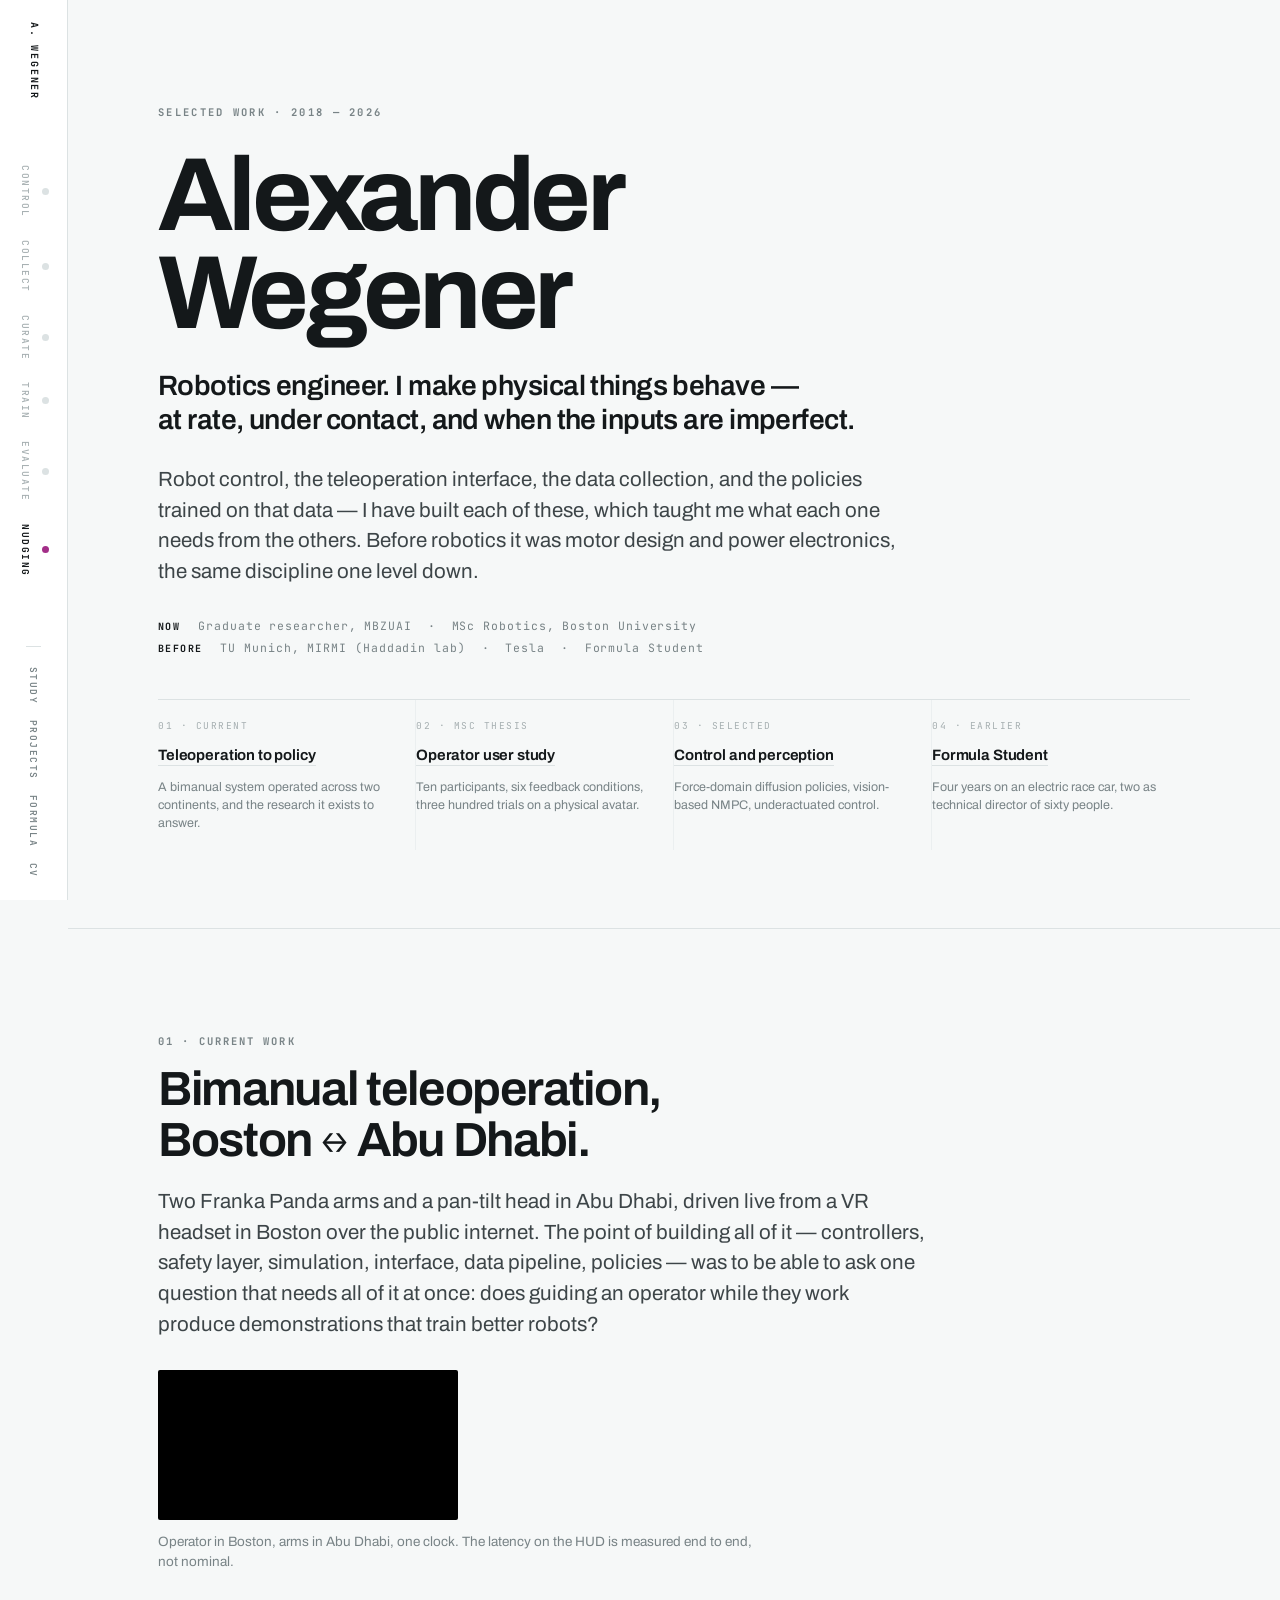
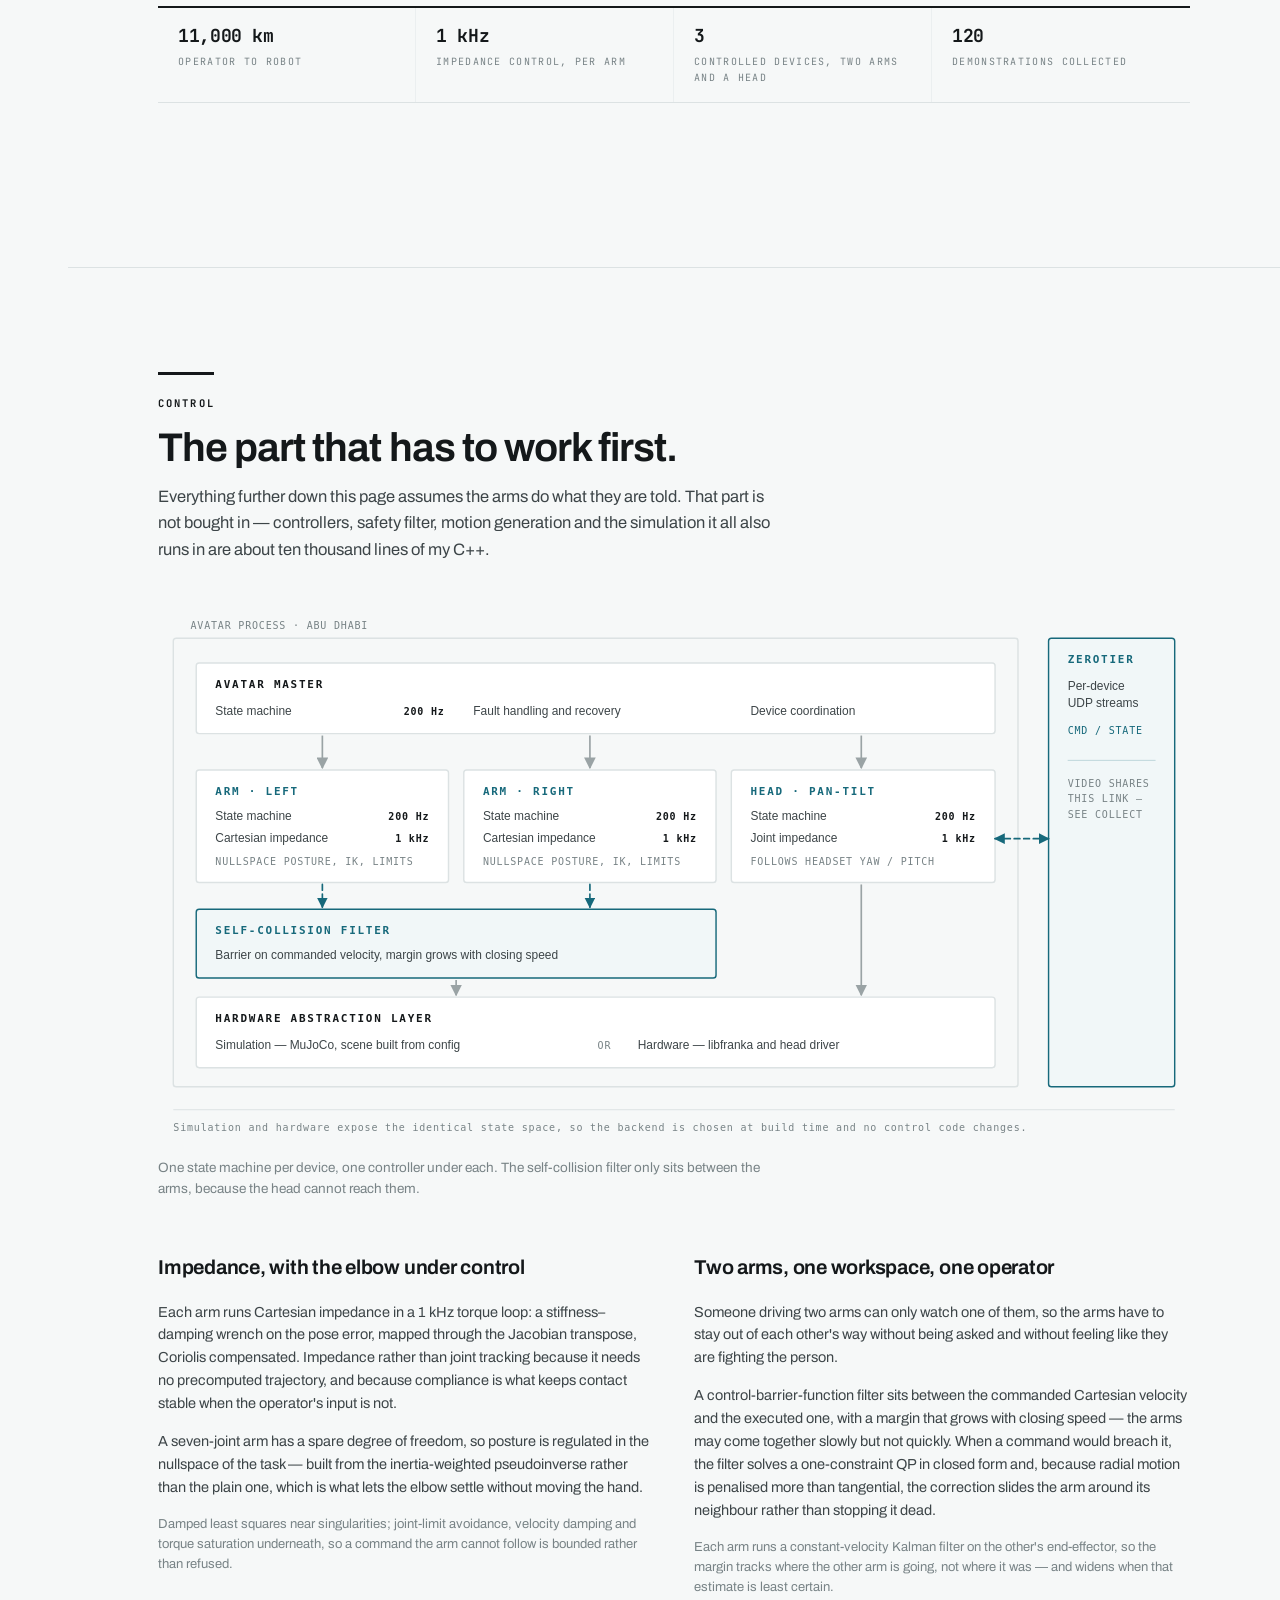
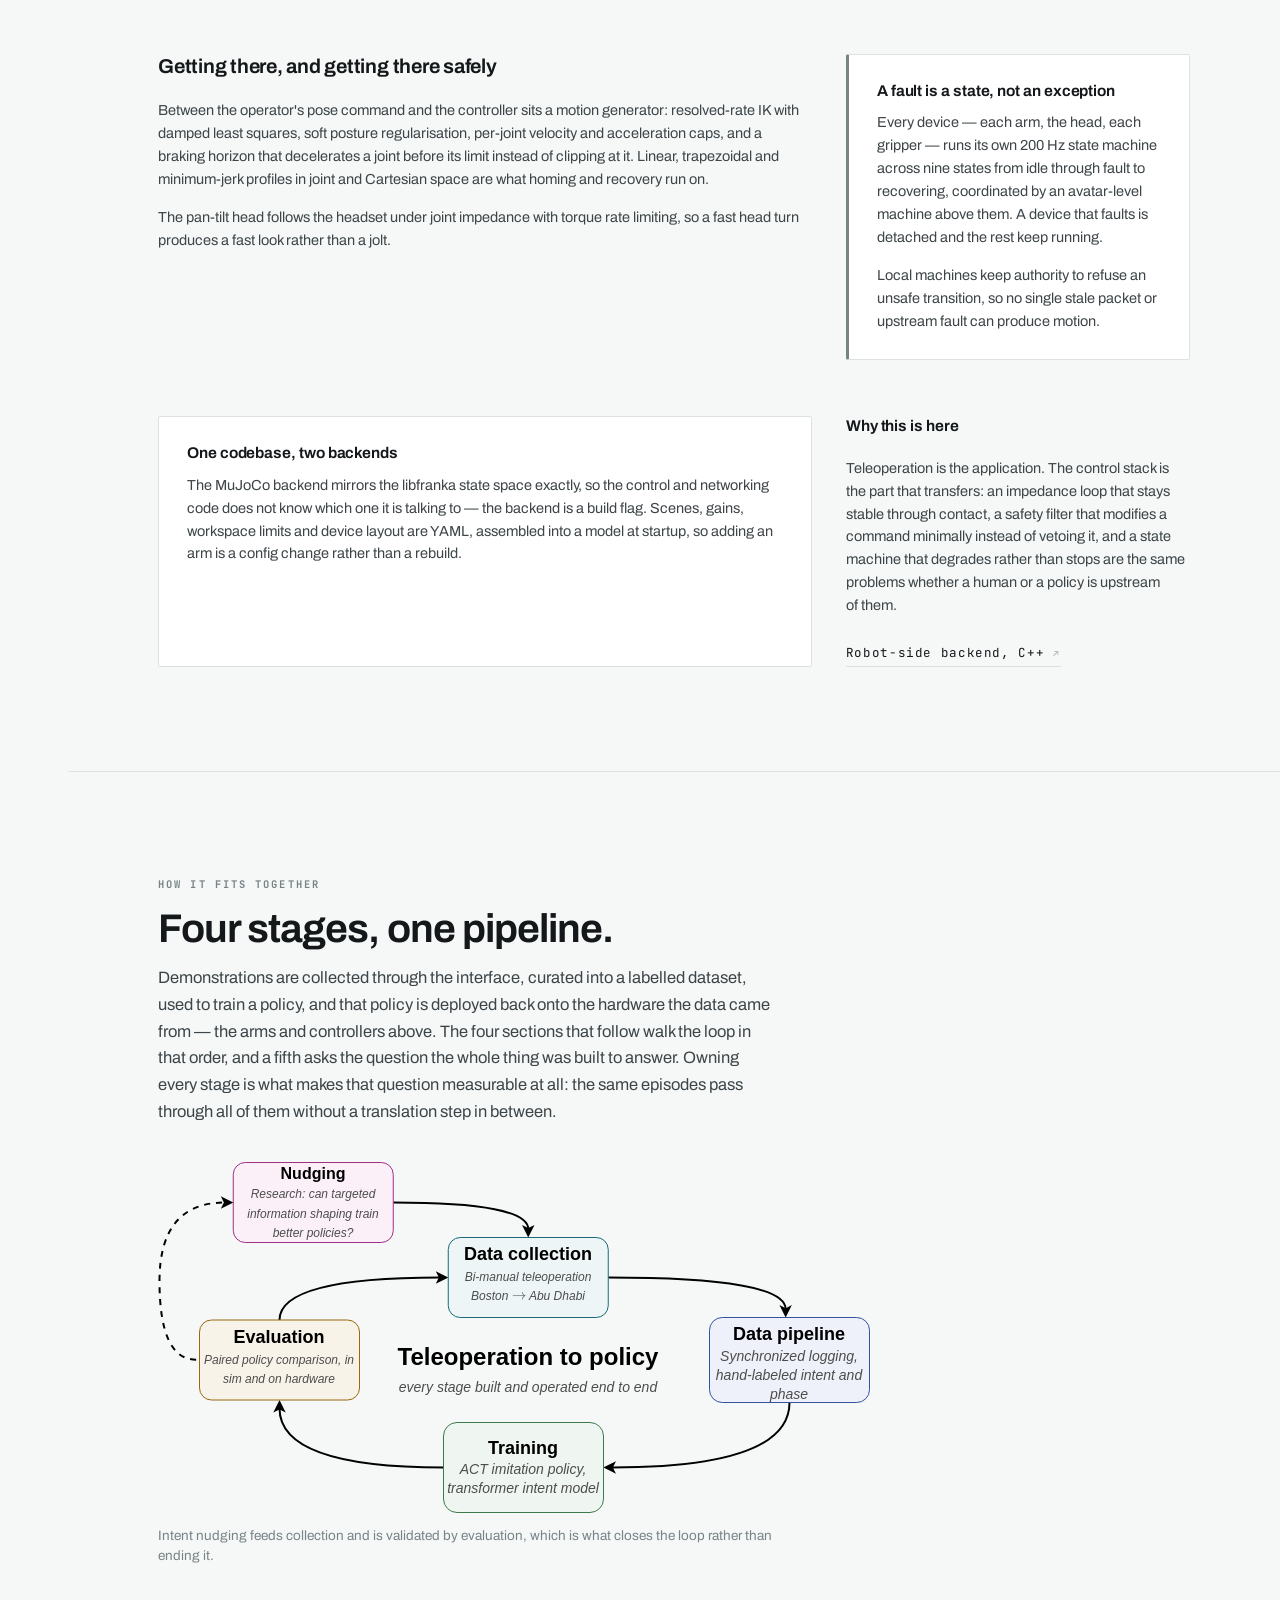
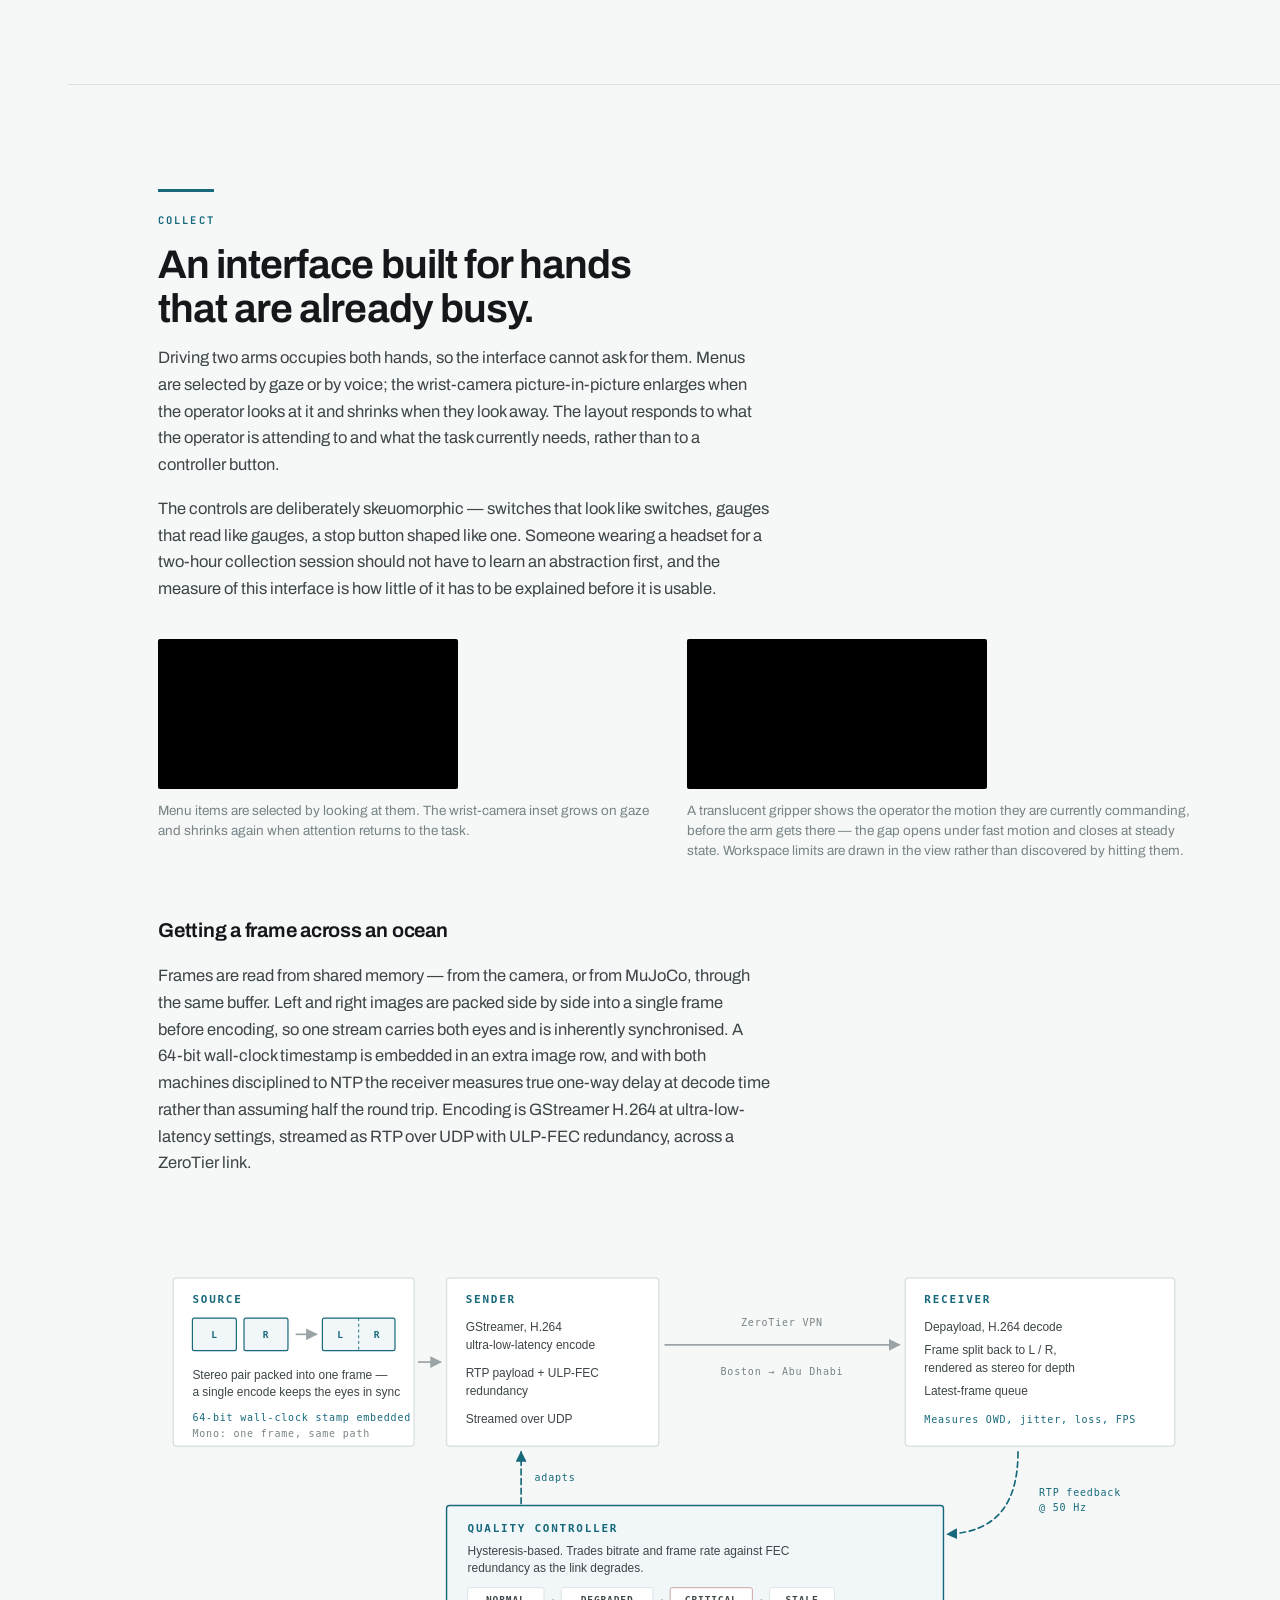
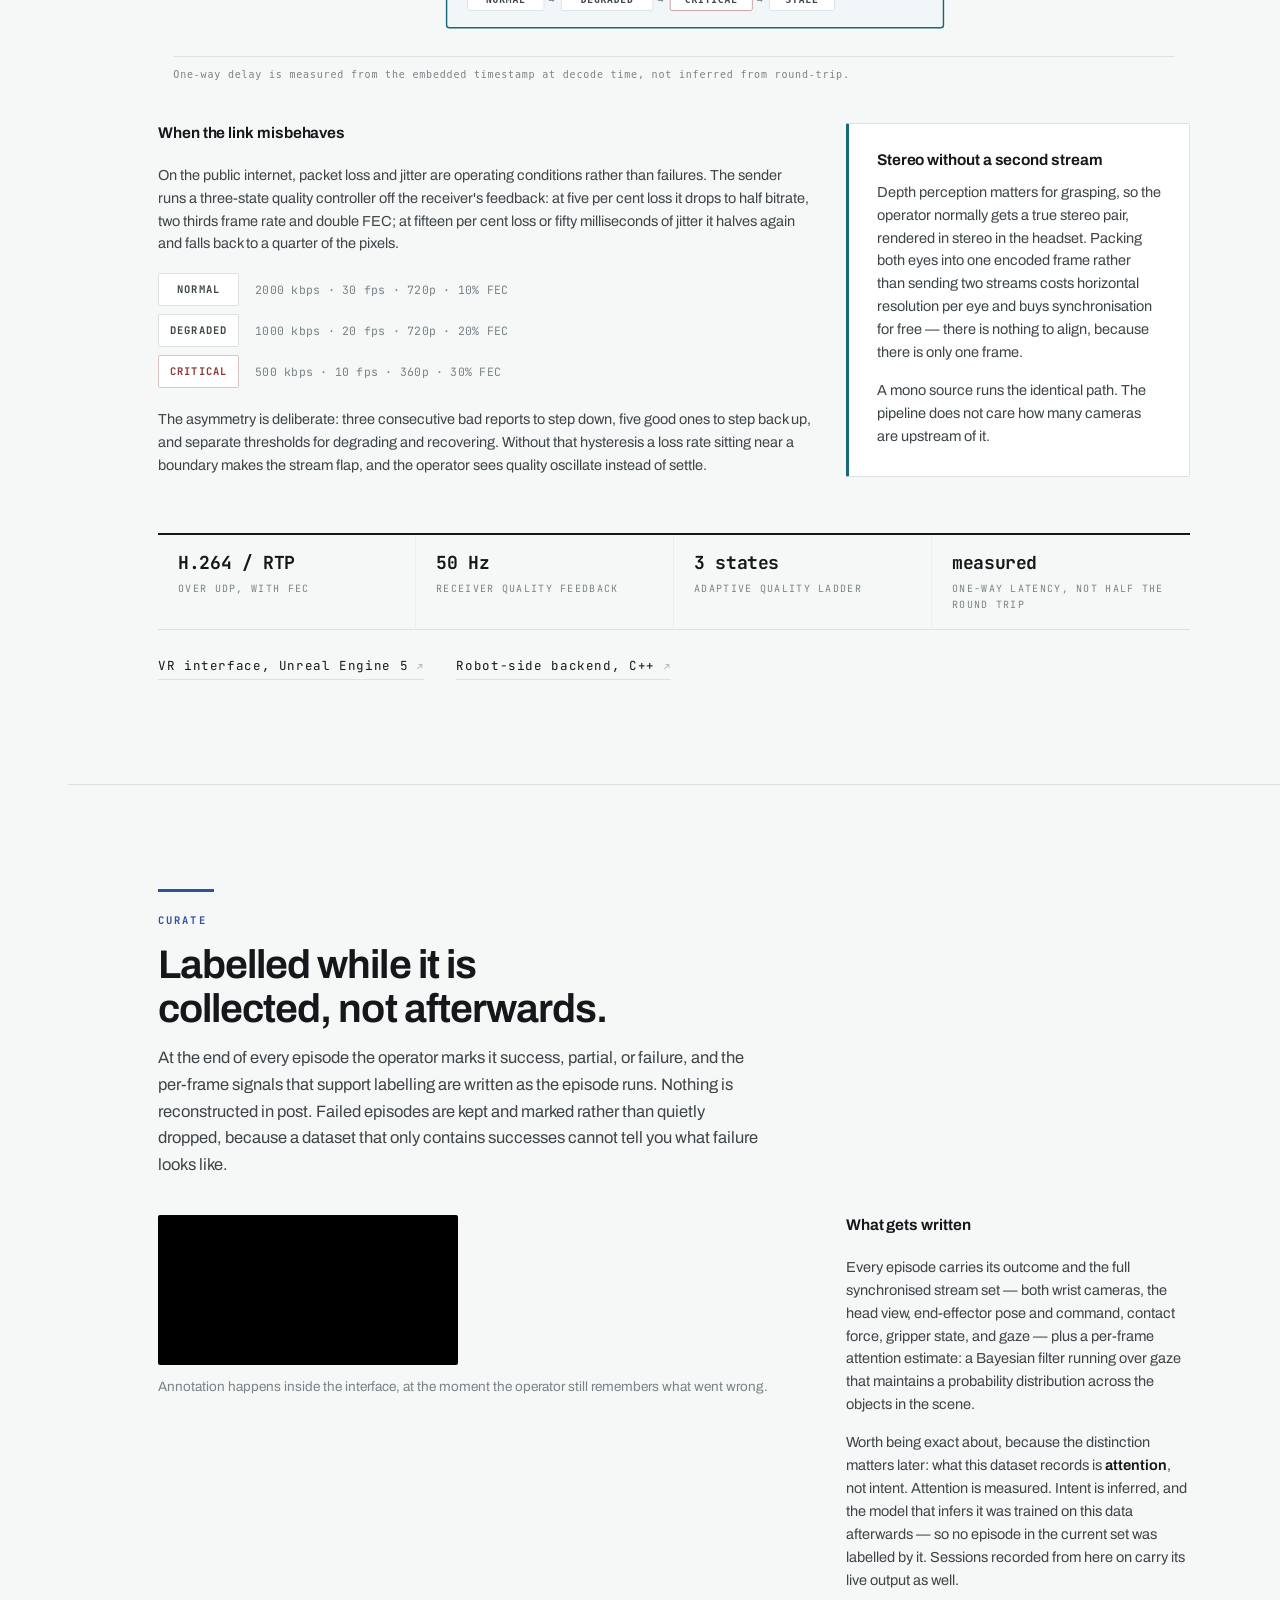
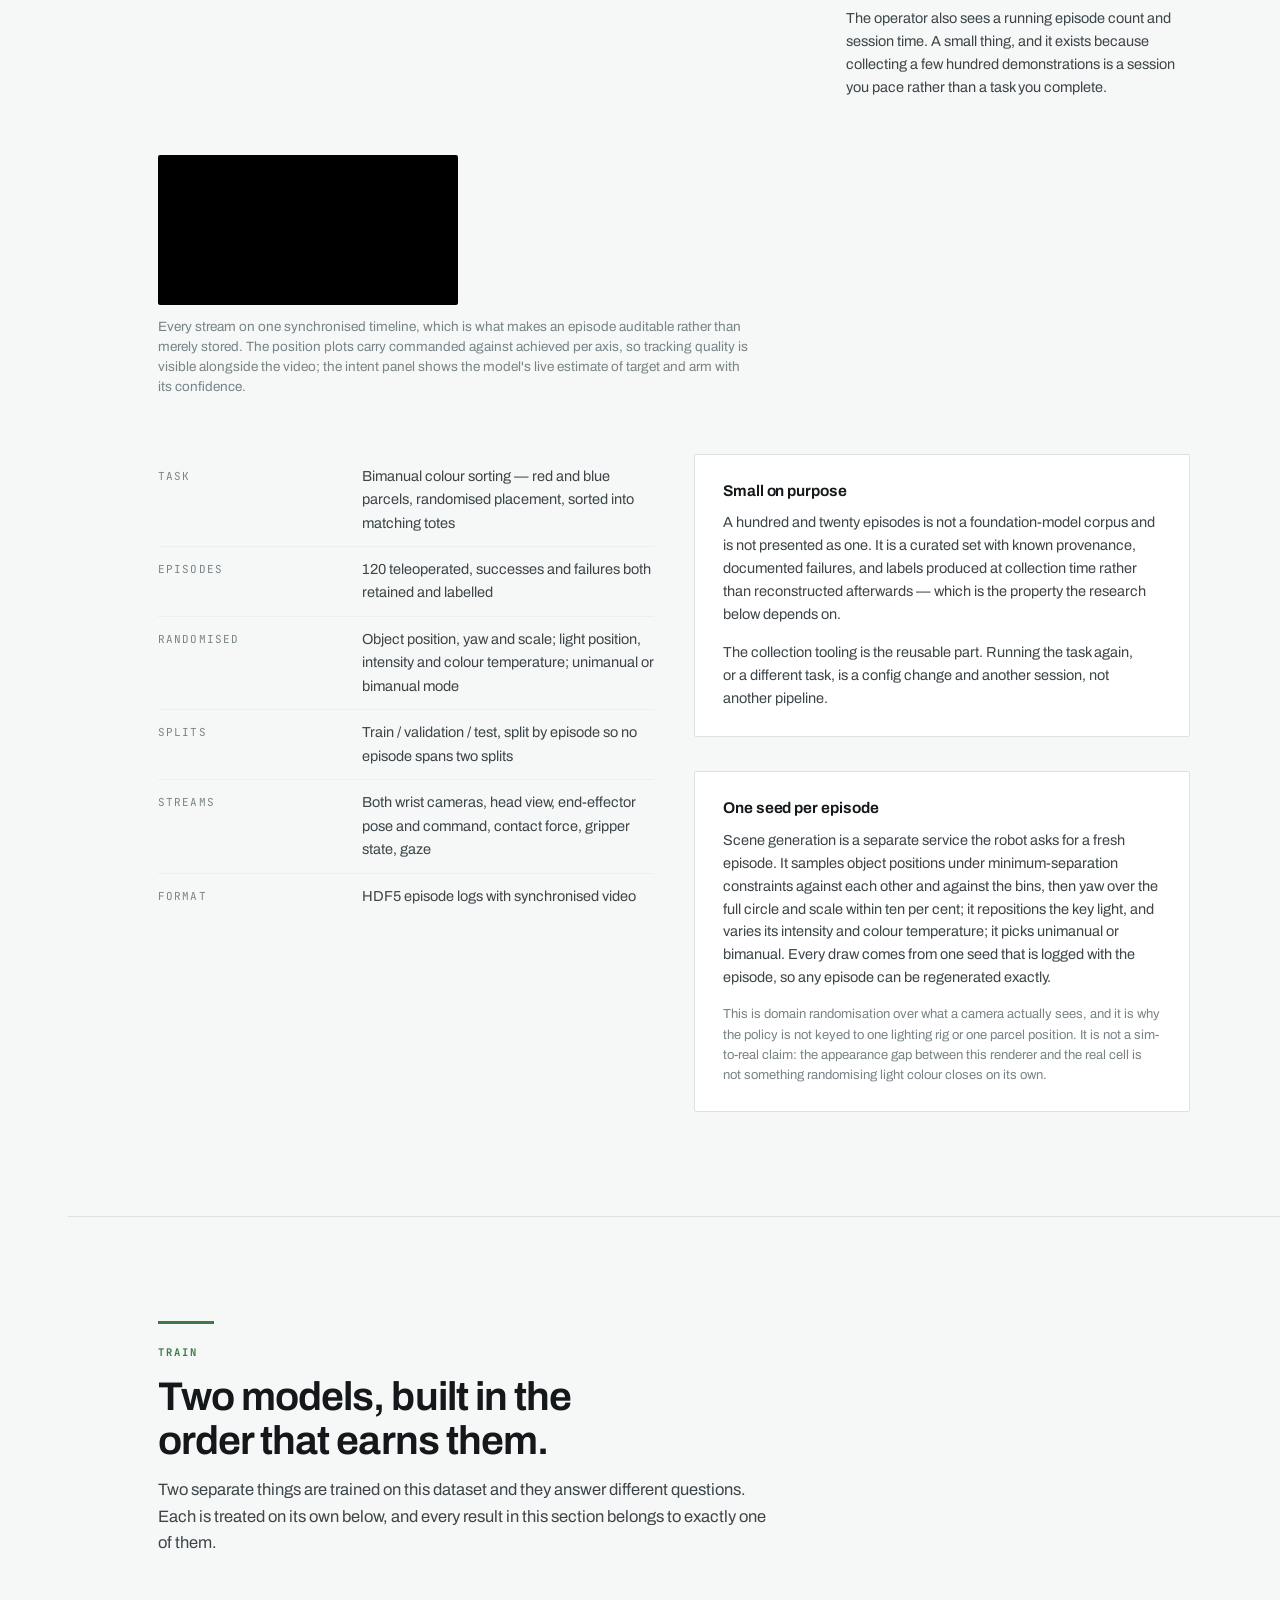
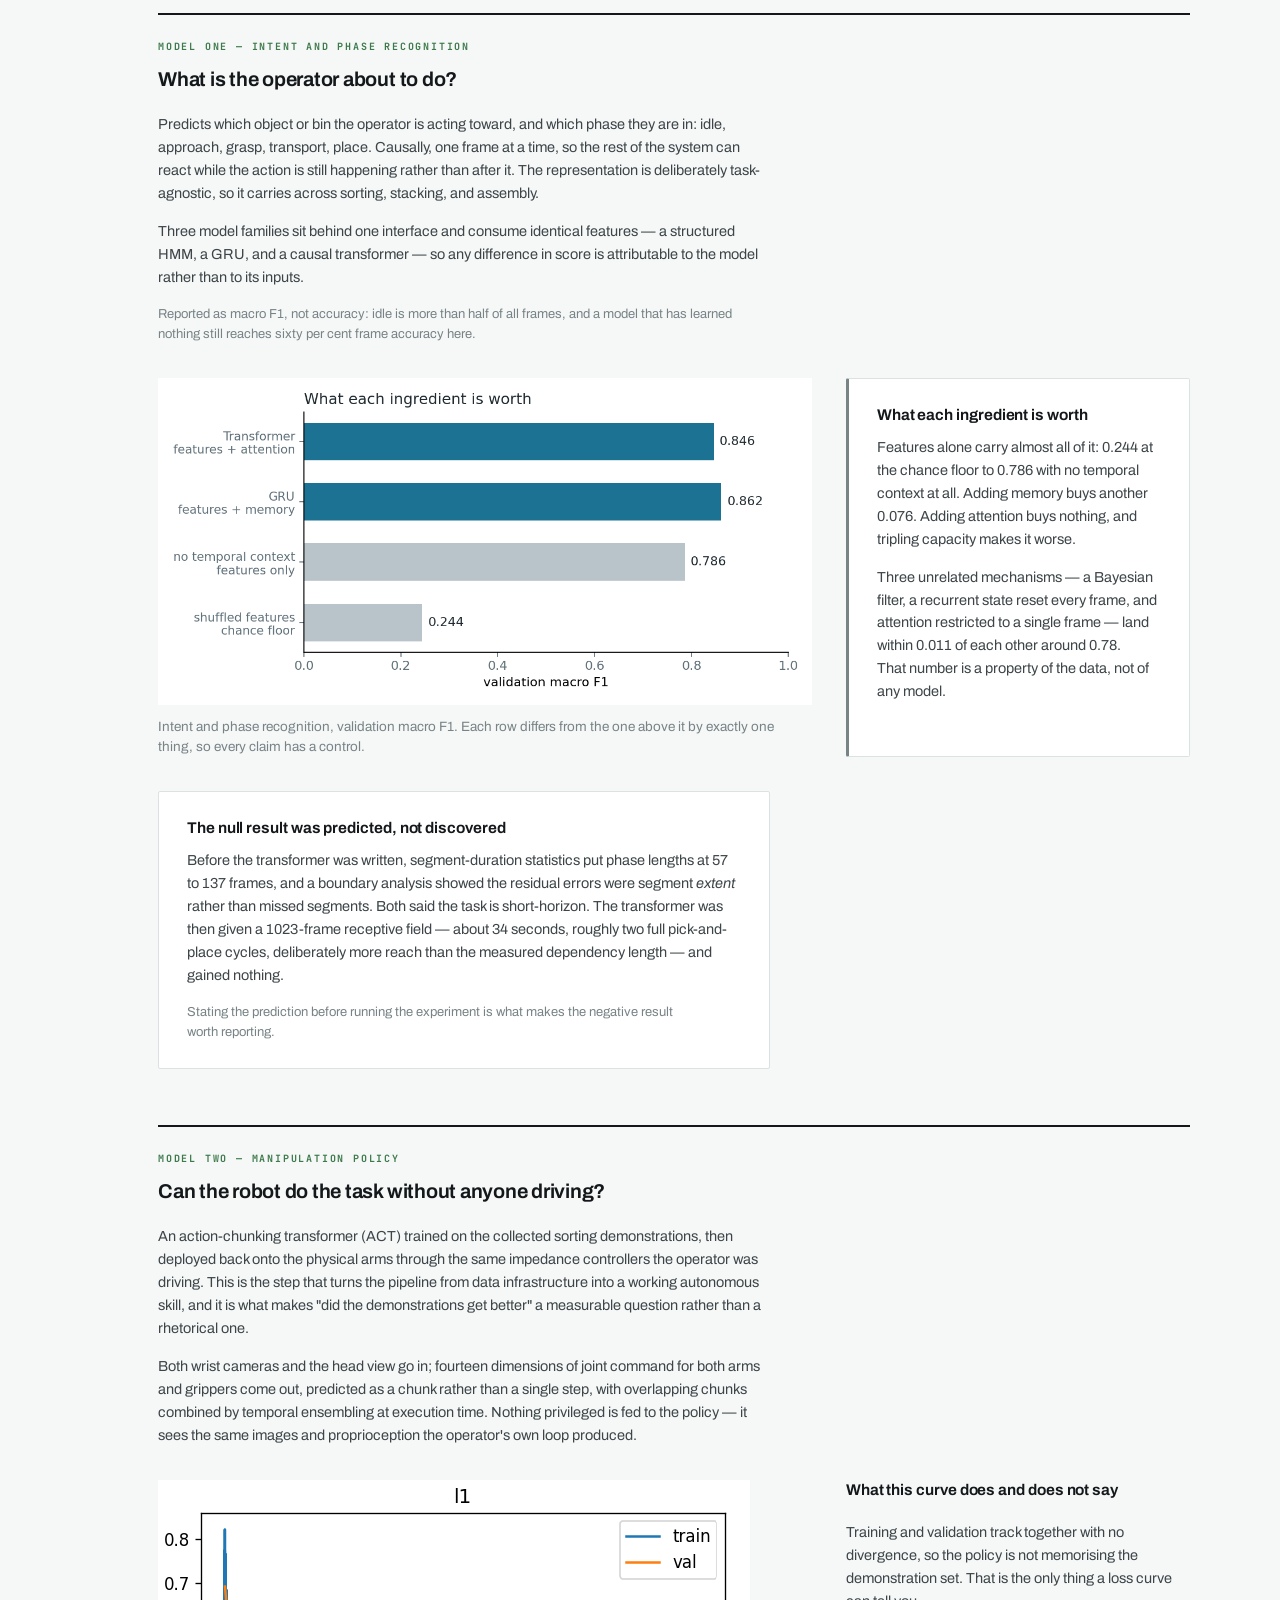
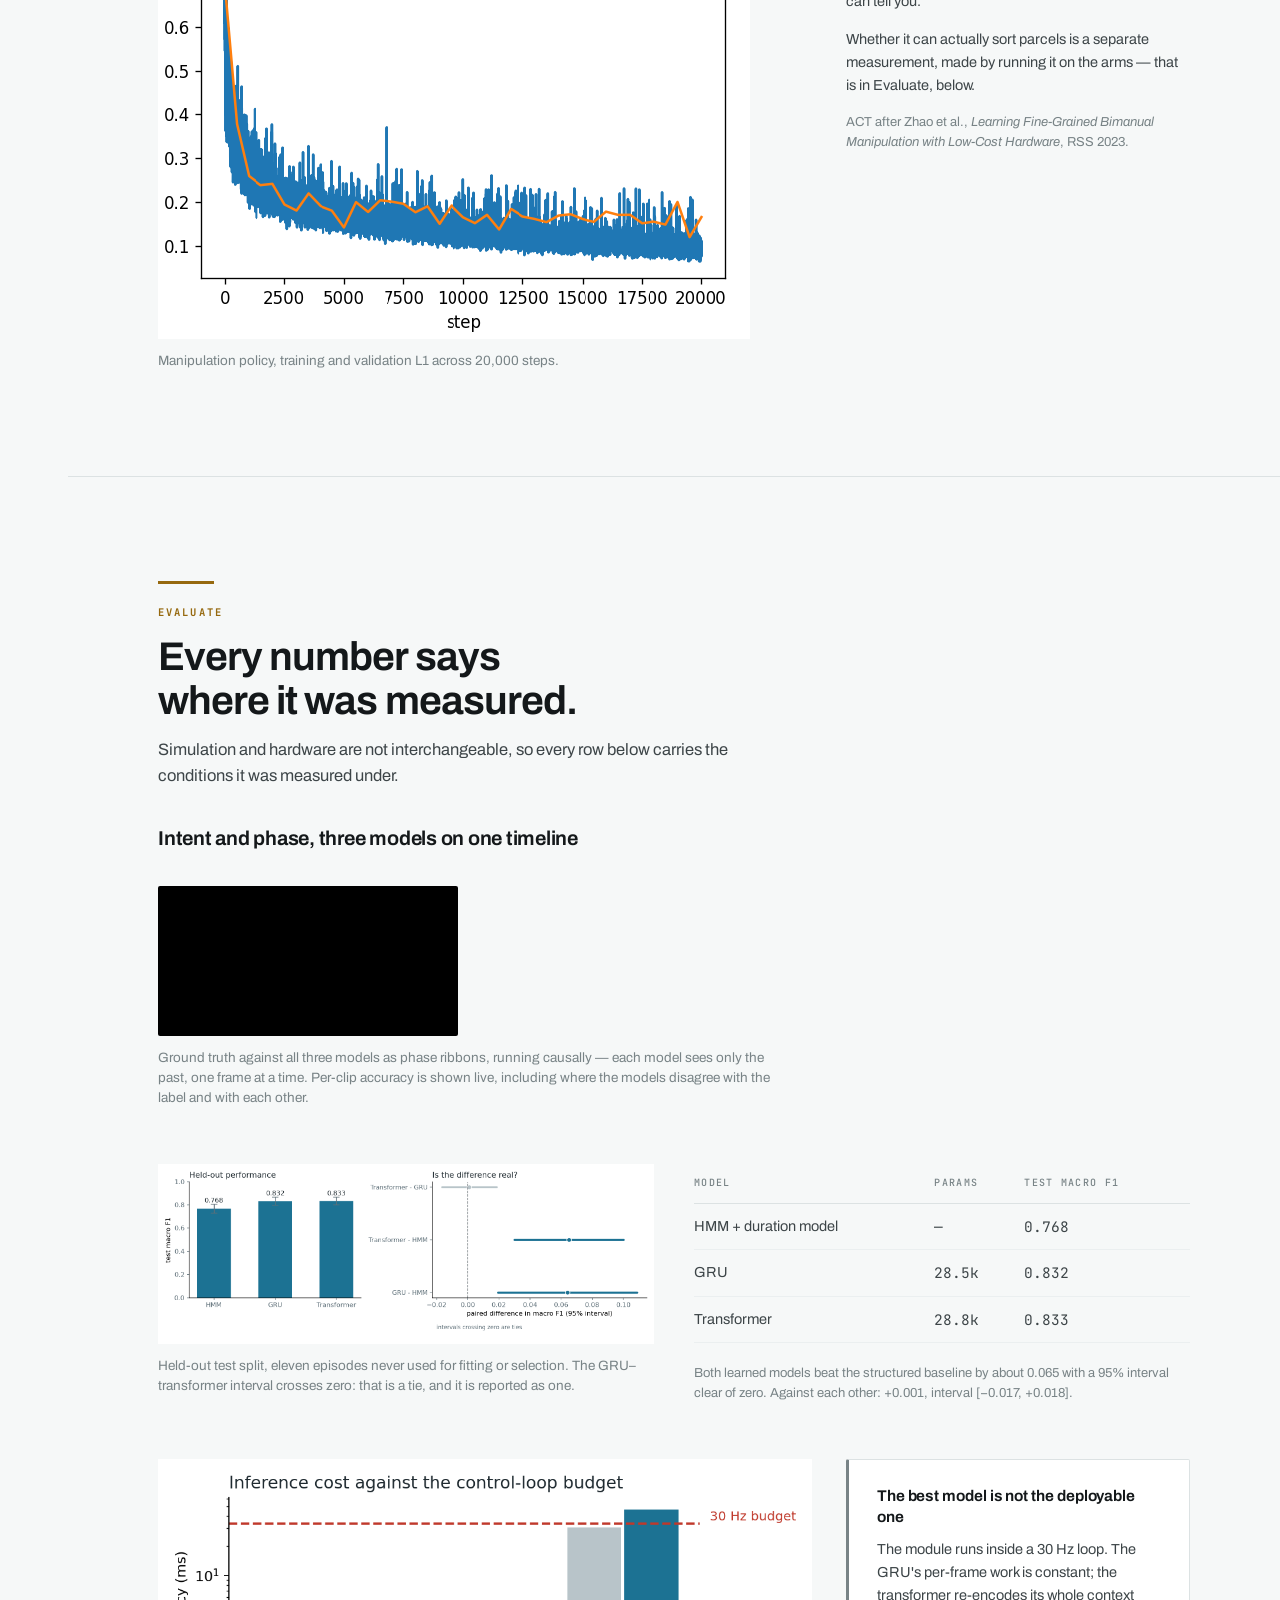
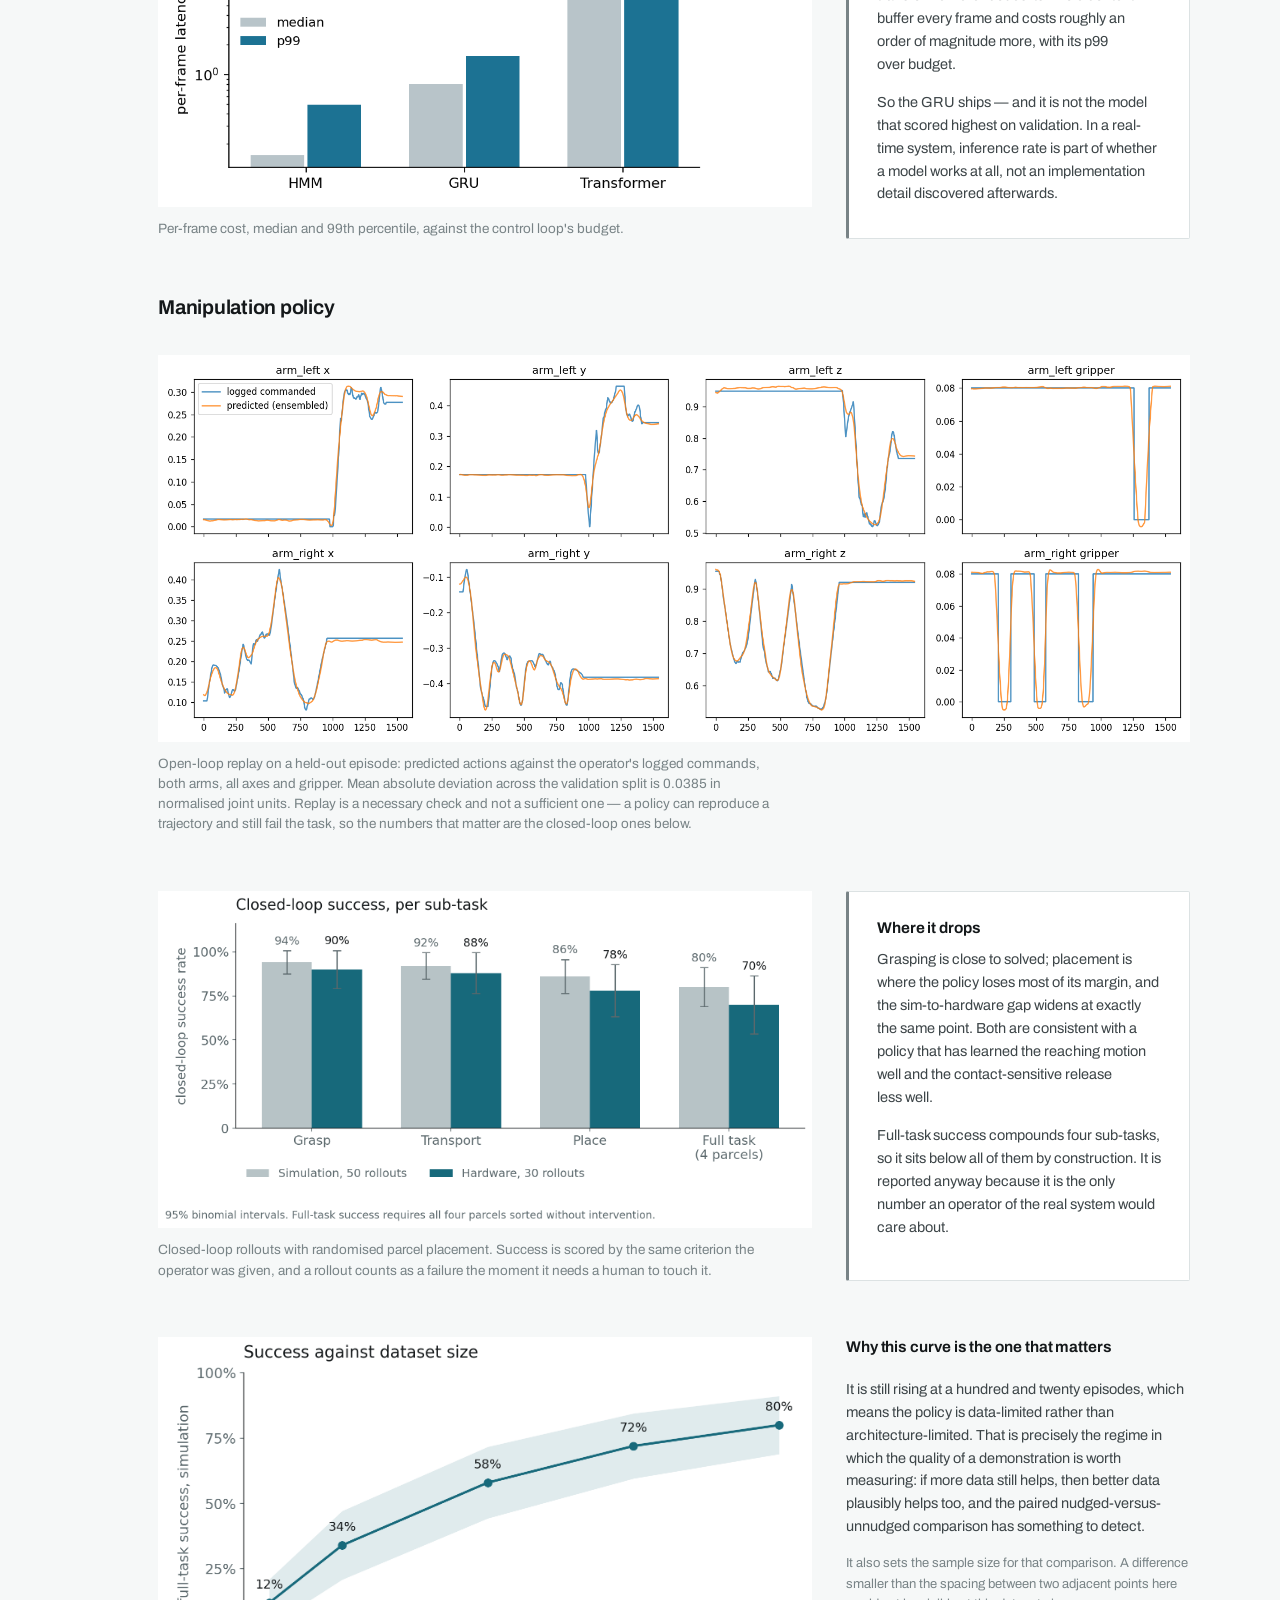
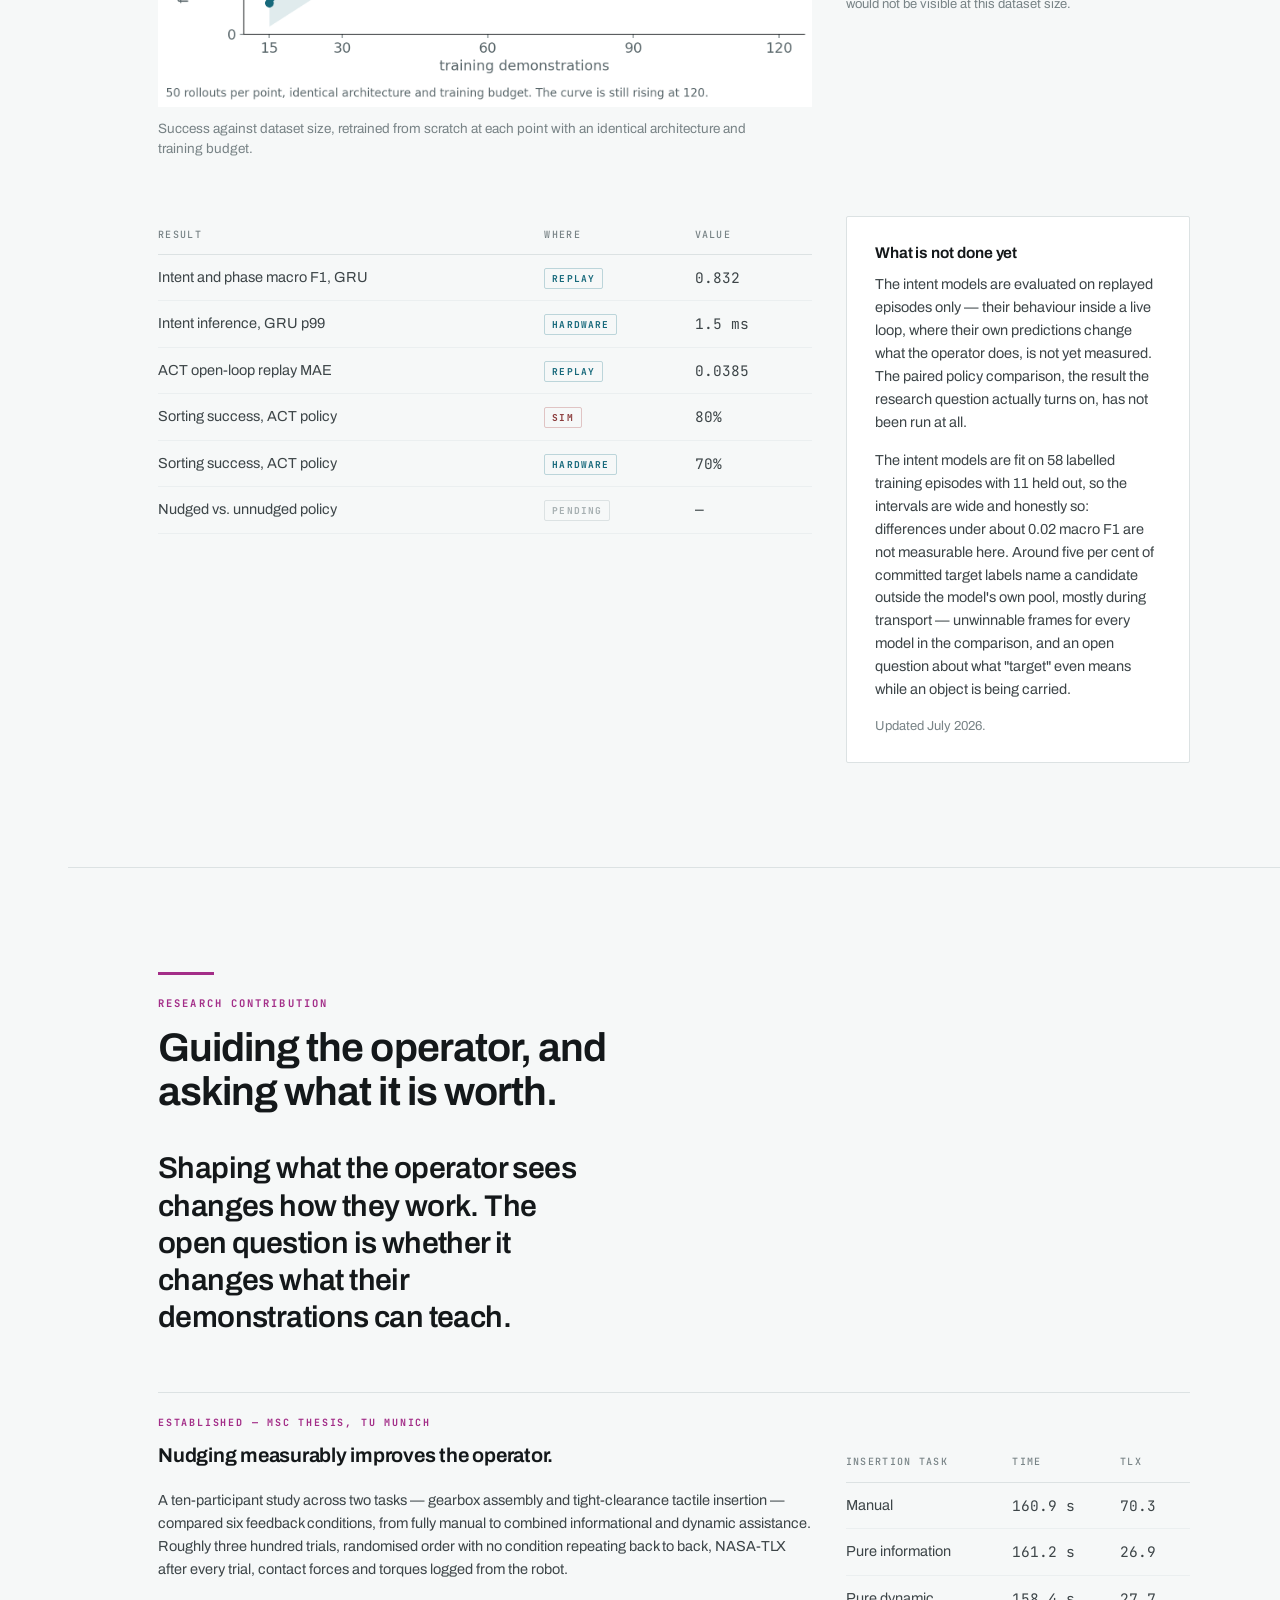
==== commit e53f703a: "revisted content" ====
--- a/index.html
+++ b/index.html
@@ -3,12 +3,13 @@
 <head>
 <meta charset="utf-8">
 <meta name="viewport" content="width=device-width, initial-scale=1">
-<title>Alexander Wegener — Teleoperation systems for robot learning</title>
-<meta name="description" content="Cross-continental bimanual VR teleoperation, a curated demonstration dataset, and research on whether guiding the operator produces demonstrations that train better policies.">
-
-<meta property="og:title" content="Alexander Wegener — Teleoperation systems for robot learning">
-<meta property="og:description" content="Bimanual VR teleoperation from Boston to Abu Dhabi, over the public internet. Interface, dataset, policy, deployment.">
+<title>Alexander Wegener — Teleoperation systems and robot learning</title>
+<meta name="description" content="Portfolio of Alexander Wegener: cross-continental bimanual VR teleoperation, a curated demonstration dataset, learned manipulation policies, a ten-participant operator study, and control and perception projects.">
+
+<meta property="og:title" content="Alexander Wegener — Teleoperation systems and robot learning">
+<meta property="og:description" content="Bimanual VR teleoperation from Boston to Abu Dhabi over the public internet — interface, dataset, policy, deployment — plus an operator user study and selected control and perception work.">
 <meta property="og:type" content="website">
+<meta name="twitter:card" content="summary_large_image">
 <!-- REPLACE: absolute URL to a 1200x630 preview image once the site is live -->
 <!-- <meta property="og:image" content="https://alexanderwegenerrobotics.github.io/assets/preview.png"> -->
 
@@ -22,9 +23,10 @@
 <!-- ============================================================
      TELEMETRY RAIL
      ============================================================ -->
-<nav class="rail" aria-label="Loop stages">
-  <span class="rail__mark">A. WEGENER</span>
+<nav class="rail" aria-label="Sections">
+  <a class="rail__mark" href="#top">A. WEGENER</a>
   <div class="rail__stages">
+    <a class="rail__stage" data-stage="control"  href="#control"><span class="rail__dot"></span>Control</a>
     <a class="rail__stage" data-stage="collect"  href="#collect"><span class="rail__dot"></span>Collect</a>
     <a class="rail__stage" data-stage="curate"   href="#curate"><span class="rail__dot"></span>Curate</a>
     <a class="rail__stage" data-stage="train"    href="#train"><span class="rail__dot"></span>Train</a>
@@ -35,8 +37,8 @@
     <a class="rail__sub" href="thesis.html">Study</a>
     <a class="rail__sub" href="projects.html">Projects</a>
     <a class="rail__sub" href="formula-student.html">Formula</a>
-  </div>
-  <span class="rail__foot">2026</span>
+    <a class="rail__sub" href="#background">CV</a>
+  </div>
 </nav>
 
 <div class="shell">
@@ -46,38 +48,87 @@
      ============================================================ -->
 <section class="hero" id="top">
   <div class="wrap">
-    <div class="hero__name">Alexander Wegener</div>
-
-    <h1>Bimanual teleoperation, Boston to Abu Dhabi.</h1>
+    <span class="hero__eyebrow">Selected work · 2018 — 2026</span>
+
+    <h1>Alexander<br>Wegener</h1>
+
+    <p class="hero__role">
+      Robotics engineer. I make physical things behave —<br class="brk">
+      at rate, under contact, and when the inputs are imperfect.
+    </p>
 
     <p class="lede hero__lede">
-      <!-- VERIFY the distance figure before publishing. Boston to Abu Dhabi is
-           roughly 11,300 km great-circle — check it yourself rather than trusting this. -->
-      Two Franka Panda arms, controlled live from a VR headset eleven thousand kilometres
-      away over the public internet. I built and operate the whole loop it sits in —
-      interface, dataset, policy, deployment — and my research asks whether guiding the
-      operator produces demonstrations that train better policies.
+      Robot control, the teleoperation interface, the data collection, and the policies trained on that data — 
+      I have built each of these, which taught me what each one needs from the others. 
+      Before robotics it was motor design and power electronics, the same discipline one level down.
     </p>
 
     <p class="hero__affil">
-      Boston University &nbsp;·&nbsp; MBZUAI &nbsp;·&nbsp; TU Munich, MIRMI &nbsp;·&nbsp; Tesla
+      <b>Now</b> Graduate researcher, MBZUAI &nbsp;·&nbsp; MSc Robotics, Boston University<br>
+      <b>Before</b> TU Munich, MIRMI (Haddadin lab) &nbsp;·&nbsp; Tesla &nbsp;·&nbsp; Formula Student
     </p>
 
+    <!-- ============ CONTENTS ============ -->
+    <nav class="contents" aria-label="Contents">
+      <a href="#flagship">
+        <span class="contents__n">01 · Current</span>
+        <span class="contents__t">Teleoperation to policy</span>
+        <span class="contents__d">A bimanual system operated across two continents, and the research it exists to answer.</span>
+      </a>
+      <a href="thesis.html">
+        <span class="contents__n">02 · MSc thesis</span>
+        <span class="contents__t">Operator user study</span>
+        <span class="contents__d">Ten participants, six feedback conditions, three hundred trials on a physical avatar.</span>
+      </a>
+      <a href="projects.html">
+        <span class="contents__n">03 · Selected</span>
+        <span class="contents__t">Control and perception</span>
+        <span class="contents__d">Force-domain diffusion policies, vision-based NMPC, underactuated control.</span>
+      </a>
+      <a href="formula-student.html">
+        <span class="contents__n">04 · Earlier</span>
+        <span class="contents__t">Formula Student</span>
+        <span class="contents__d">Four years on an electric race car, two as technical director of sixty people.</span>
+      </a>
+    </nav>
+  </div>
+</section>
+
+<!-- ============================================================
+     FLAGSHIP — the lead exhibit
+     ============================================================ -->
+<section id="flagship">
+  <div class="wrap flagship">
+    <div class="sechead">
+      <span class="eyebrow">01 · Current work</span>
+      <h2 class="flagship__h">
+        Bimanual teleoperation,<br>
+        Boston <span class="arrow">&#8596;</span> Abu Dhabi.
+      </h2>
+      <p class="lede">
+        Two Franka Panda arms and a pan-tilt head in Abu Dhabi, driven live from a VR headset
+        in Boston over the public internet. The point of building all of it — controllers,
+        safety layer, simulation, interface, data pipeline, policies — was to be able to ask
+        one question that needs all of it at once: does guiding an operator while they work
+        produce demonstrations that train better robots?
+      </p>
+    </div>
+
     <figure class="media">
-      <video src="assets/hero.mp4" poster="assets/hero-poster.jpg" autoplay muted loop playsinline></video>
+      <video src="assets/hero.mp4" autoplay muted loop playsinline></video>
       <figcaption>
         Operator in Boston, arms in Abu Dhabi, one clock. The latency on the HUD is measured
         end to end, not nominal.
       </figcaption>
     </figure>
 
-    <!-- ============ SPEC STRIP ============ -->
-    <div class="specs">
-      <div><b>1 kHz</b><span>arm torque control</span></div>
-      <div><b>200 Hz</b><span>device state machines</span></div>
-      <div><b>H.264 / RTP</b><span>over UDP, with FEC</span></div>
-      <div><b>50 Hz</b><span>link quality feedback</span></div>
-      <div><b>measured</b><span>one-way latency</span></div>
+    <!-- Figures that all describe this one system, so they can be read against
+         each other. VERIFY: 11,000 km is the great-circle distance, rounded down. -->
+    <div class="specs specs--4 specs--scope">
+      <div><b>11,000 km</b><span>operator to robot</span></div>
+      <div><b>1 kHz</b><span>impedance control, per arm</span></div>
+      <div><b>3</b><span>controlled devices, two arms and a head</span></div>
+      <div><b>120</b><span>demonstrations collected</span></div>
     </div>
 
     <div class="status">
@@ -89,18 +140,145 @@
 </section>
 
 <!-- ============================================================
+     CONTROL — the robot side
+     ============================================================ -->
+<section id="control" data-stage="control">
+  <div class="wrap">
+    <div class="sechead measure">
+      <div class="stage-rule"></div>
+      <span class="eyebrow">Control</span>
+      <h2>The part that has to work first.</h2>
+      <p>
+        Everything further down this page assumes the arms do what they are told. That part is
+        not bought in — controllers, safety filter, motion generation and the simulation it all
+        also runs in are about ten thousand lines of my C++.
+      </p>
+    </div>
+
+    <figure class="media">
+      <img src="assets/avatar-architecture.svg"
+           alt="Robot-side architecture: an avatar master with a 200 Hz state machine, fault handling and device coordination, driving three device instances — left arm, right arm and pan-tilt head — that each pair a 200 Hz state machine with a 1 kHz controller. A self-collision filter sits between the two arms. Underneath, a hardware abstraction layer makes MuJoCo and libfranka interchangeable. Commands and state cross a ZeroTier link.">
+      <figcaption>
+        One state machine per device, one controller under each. The self-collision filter
+        only sits between the arms, because the head cannot reach them.
+      </figcaption>
+    </figure>
+
+    <div class="mt-l g-1-1">
+      <div>
+        <h3>Impedance, with the elbow under control</h3>
+        <p class="small mt-s">
+          Each arm runs Cartesian impedance in a 1 kHz torque loop: a stiffness–damping wrench
+          on the pose error, mapped through the Jacobian transpose, Coriolis compensated.
+          Impedance rather than joint tracking because it needs no precomputed trajectory, and
+          because compliance is what keeps contact stable when the operator's input is not.
+        </p>
+        <p class="small">
+          A seven-joint arm has a spare degree of freedom, so posture is regulated in the
+          nullspace of the task — built from the inertia-weighted pseudoinverse rather than the
+          plain one, which is what lets the elbow settle without moving the hand.
+        </p>
+        <p class="tiny">
+          Damped least squares near singularities; joint-limit avoidance, velocity damping and
+          torque saturation underneath, so a command the arm cannot follow is bounded rather
+          than refused.
+        </p>
+      </div>
+
+      <div>
+        <h3>Two arms, one workspace, one operator</h3>
+        <p class="small mt-s">
+          Someone driving two arms can only watch one of them, so the arms have to stay out of
+          each other's way without being asked and without feeling like they are fighting the
+          person.
+        </p>
+        <p class="small">
+          A control-barrier-function filter sits between the commanded Cartesian velocity and
+          the executed one, with a margin that grows with closing speed — the arms may come
+          together slowly but not quickly. When a command would breach it, the filter solves a
+          one-constraint QP in closed form and, because radial motion is penalised more than
+          tangential, the correction slides the arm around its neighbour rather than stopping
+          it dead.
+        </p>
+        <p class="tiny">
+          Each arm runs a constant-velocity Kalman filter on the other's end-effector, so the
+          margin tracks where the other arm is going, not where it was — and widens when that
+          estimate is least certain.
+        </p>
+      </div>
+    </div>
+
+    <div class="mt-l g-2-1">
+      <div>
+        <h3>Getting there, and getting there safely</h3>
+        <p class="small mt-s">
+          Between the operator's pose command and the controller sits a motion generator:
+          resolved-rate IK with damped least squares, soft posture regularisation, per-joint
+          velocity and acceleration caps, and a braking horizon that decelerates a joint before
+          its limit instead of clipping at it. Linear, trapezoidal and minimum-jerk profiles in
+          joint and Cartesian space are what homing and recovery run on.
+        </p>
+        <p class="small">
+          The pan-tilt head follows the headset under joint impedance with torque rate limiting,
+          so a fast head turn produces a fast look rather than a jolt.
+        </p>
+      </div>
+      <div class="panel panel--accent">
+        <h4>A fault is a state, not an exception</h4>
+        <p class="small">
+          Every device — each arm, the head, each gripper — runs its own 200 Hz state machine
+          across nine states from idle through fault to recovering, coordinated by an
+          avatar-level machine above them. A device that faults is detached and the rest keep
+          running.
+        </p>
+        <p class="small">
+          Local machines keep authority to refuse an unsafe transition, so no single stale
+          packet or upstream fault can produce motion.
+        </p>
+      </div>
+    </div>
+
+    <div class="mt-l g-2-1">
+      <div class="panel">
+        <h4>One codebase, two backends</h4>
+        <p class="small">
+          The MuJoCo backend mirrors the libfranka state space exactly, so the control and
+          networking code does not know which one it is talking to — the backend is a build
+          flag. Scenes, gains, workspace limits and device layout are YAML, assembled into a
+          model at startup, so adding an arm is a config change rather than a rebuild.
+        </p>
+      </div>
+      <div>
+        <h4>Why this is here</h4>
+        <p class="small mt-s">
+          Teleoperation is the application. The control stack is the part that transfers: an
+          impedance loop that stays stable through contact, a safety filter that modifies a
+          command minimally instead of vetoing it, and a state machine that degrades rather
+          than stops are the same problems whether a human or a policy is upstream of them.
+        </p>
+        <div class="linkrow">
+          <a class="link" href="https://github.com/AlexanderWegenerRobotics/teleop-simulator">Robot-side backend, C++ <em>↗</em></a>
+        </div>
+      </div>
+    </div>
+  </div>
+</section>
+
+<!-- ============================================================
      THE LOOP
      ============================================================ -->
 <section id="loop">
   <div class="wrap">
     <div class="sechead measure">
-      <span class="eyebrow">The system</span>
-      <h2>One person, the whole loop.</h2>
+      <span class="eyebrow">How it fits together</span>
+      <h2>Four stages, one pipeline.</h2>
       <p>
-        Collecting demonstrations, curating them into a dataset, training a policy, and
-        putting that policy back on the hardware are usually four teams. Here they are one
-        pipeline, designed and operated end to end — which is what makes the research
-        question below answerable at all.
+        Demonstrations are collected through the interface, curated into a labelled dataset,
+        used to train a policy, and that policy is deployed back onto the hardware the data
+        came from — the arms and controllers above. The four sections that follow walk the loop
+        in that order, and a fifth asks the question the whole thing was built to answer.
+        Owning every stage is what makes that question measurable at all: the same episodes
+        pass through all of them without a translation step in between.
       </p>
     </div>
 
@@ -108,30 +286,790 @@
       <img src="assets/loop-diagram.svg"
            alt="The teleoperation-to-policy loop: data collection, data pipeline, training, and evaluation, with intent nudging feeding data collection and validated by evaluation.">
       <figcaption>
-        The same stack runs in simulation and on hardware — MuJoCo writes frames into the
-        identical buffer the camera does, so nothing is reimplemented between the two.
+        Intent nudging feeds collection and is validated by evaluation, which is what closes
+        the loop rather than ending it.
       </figcaption>
     </figure>
   </div>
 </section>
 
 <!-- ============================================================
-     TIMELINE
+     COLLECT
+     ============================================================ -->
+<section id="collect" data-stage="collect">
+  <div class="wrap">
+    <div class="sechead measure">
+      <div class="stage-rule"></div>
+      <span class="eyebrow">Collect</span>
+      <h2>An interface built for hands that are already busy.</h2>
+      <p>
+        Driving two arms occupies both hands, so the interface cannot ask for them. Menus are
+        selected by gaze or by voice; the wrist-camera picture-in-picture enlarges when the
+        operator looks at it and shrinks when they look away. The layout responds to what the
+        operator is attending to and what the task currently needs, rather than to a
+        controller button.
+      </p>
+      <p>
+        The controls are deliberately skeuomorphic — switches that look like switches, gauges
+        that read like gauges, a stop button shaped like one. Someone wearing a headset for a
+        two-hour collection session should not have to learn an abstraction first, and the
+        measure of this interface is how little of it has to be explained before it is usable.
+      </p>
+    </div>
+
+    <div class="g2">
+      <figure>
+        <video src="assets/collect-gaze-menu.mp4" autoplay muted loop playsinline></video>
+        <figcaption>
+          Menu items are selected by looking at them. The wrist-camera inset grows on gaze and
+          shrinks again when attention returns to the task.
+        </figcaption>
+      </figure>
+      <figure>
+        <video src="assets/collect-ghost-overlay.mp4" autoplay muted loop playsinline></video>
+        <figcaption>
+          A translucent gripper shows the operator the motion they are currently commanding,
+          before the arm gets there — the gap opens under fast motion and closes at steady
+          state. Workspace limits are drawn in the view rather than discovered by hitting them.
+        </figcaption>
+      </figure>
+    </div>
+
+    <div class="mt-l">
+      <div class="measure">
+        <h3>Getting a frame across an ocean</h3>
+        <p class="mt-s">
+          Frames are read from shared memory — from the camera, or from MuJoCo, through the
+          same buffer. Left and right images are packed side by side into a single frame before
+          encoding, so one stream carries both eyes and is inherently synchronised. A 64-bit
+          wall-clock timestamp is embedded in an extra image row, and with both machines
+          disciplined to NTP the receiver measures true one-way delay at decode time rather than
+          assuming half the round trip. Encoding is GStreamer H.264 at ultra-low-latency
+          settings, streamed as RTP over UDP with ULP-FEC redundancy, across a ZeroTier link.
+        </p>
+      </div>
+
+      <figure class="media mt-m">
+        <img src="assets/video-pipeline.svg"
+             alt="Video transmission pipeline: stereo frames packed into one frame, timestamped, encoded and streamed, then split back to left and right at the receiver, with receiver measurements feeding a quality controller that adapts the sender.">
+      </figure>
+
+      <div class="mt-m g-2-1">
+        <div>
+          <h4>When the link misbehaves</h4>
+          <p class="small mt-s">
+            On the public internet, packet loss and jitter are operating conditions rather than
+            failures. The sender runs a three-state quality controller off the receiver's
+            feedback: at five per cent loss it drops to half bitrate, two thirds frame rate and
+            double FEC; at fifteen per cent loss or fifty milliseconds of jitter it halves
+            again and falls back to a quarter of the pixels.
+          </p>
+          <div class="ladder ladder--rows">
+            <b>NORMAL</b><i>2000 kbps · 30 fps · 720p · 10% FEC</i>
+            <b>DEGRADED</b><i>1000 kbps · 20 fps · 720p · 20% FEC</i>
+            <b class="crit">CRITICAL</b><i>500 kbps · 10 fps · 360p · 30% FEC</i>
+          </div>
+          <p class="small mt-s">
+            The asymmetry is deliberate: three consecutive bad reports to step down, five good
+            ones to step back up, and separate thresholds for degrading and recovering. Without
+            that hysteresis a loss rate sitting near a boundary makes the stream flap, and the
+            operator sees quality oscillate instead of settle.
+          </p>
+        </div>
+
+        <div class="panel panel--accent">
+          <h4>Stereo without a second stream</h4>
+          <p class="small">
+            Depth perception matters for grasping, so the operator normally gets a true stereo
+            pair, rendered in stereo in the headset. Packing both eyes into one encoded frame
+            rather than sending two streams costs horizontal resolution per eye and buys
+            synchronisation for free — there is nothing to align, because there is only one
+            frame.
+          </p>
+          <p class="small">
+            A mono source runs the identical path. The pipeline does not care how many cameras
+            are upstream of it.
+          </p>
+        </div>
+      </div>
+
+      <!-- All four describe the video link specifically — the control numbers
+           live in the Control section, not repeated here. -->
+      <div class="specs specs--4 mt-l">
+        <div><b>H.264 / RTP</b><span>over UDP, with FEC</span></div>
+        <div><b>50 Hz</b><span>receiver quality feedback</span></div>
+        <div><b>3 states</b><span>adaptive quality ladder</span></div>
+        <div><b>measured</b><span>one-way latency, not half the round trip</span></div>
+      </div>
+
+      <div class="linkrow">
+        <!-- VERIFY both repo URLs resolve — the VR interface repo is hyphenated on GitHub. -->
+        <a class="link" href="https://github.com/AlexanderWegenerRobotics/teleop-vr-interface">VR interface, Unreal Engine 5 <em>↗</em></a>
+        <a class="link" href="https://github.com/AlexanderWegenerRobotics/teleop-simulator">Robot-side backend, C++ <em>↗</em></a>
+      </div>
+    </div>
+  </div>
+</section>
+
+<!-- ============================================================
+     CURATE
+     ============================================================ -->
+<section id="curate" data-stage="curate">
+  <div class="wrap">
+    <div class="sechead measure">
+      <div class="stage-rule"></div>
+      <span class="eyebrow">Curate</span>
+      <h2>Labelled while it is collected, not afterwards.</h2>
+      <p>
+        At the end of every episode the operator marks it success, partial, or failure, and
+        the per-frame signals that support labelling are written as the episode runs. Nothing
+        is reconstructed in post. Failed episodes are kept and marked rather than quietly
+        dropped, because a dataset that only contains successes cannot tell you what failure
+        looks like.
+      </p>
+    </div>
+
+    <!-- row 1: annotation clip, given the larger share -->
+    <div class="g-2-1">
+      <figure>
+        <video src="assets/curate-annotation.mp4" autoplay muted loop playsinline></video>
+        <figcaption>
+          Annotation happens inside the interface, at the moment the operator still remembers
+          what went wrong.
+        </figcaption>
+      </figure>
+      <div>
+        <h4>What gets written</h4>
+        <p class="small mt-s">
+          Every episode carries its outcome and the full synchronised stream set — both wrist
+          cameras, the head view, end-effector pose and command, contact force, gripper state,
+          and gaze — plus a per-frame attention estimate: a Bayesian filter running over gaze
+          that maintains a probability distribution across the objects in the scene.
+        </p>
+        <p class="small">
+          Worth being exact about, because the distinction matters later: what this dataset
+          records is <strong>attention</strong>, not intent. Attention is measured. Intent is
+          inferred, and the model that infers it was trained on this data afterwards — so no
+          episode in the current set was labelled by it. Sessions recorded from here on carry
+          its live output as well.
+        </p>
+        <p class="small">
+          The operator also sees a running episode count and session time. A small thing, and
+          it exists because collecting a few hundred demonstrations is a session you pace
+          rather than a task you complete.
+        </p>
+      </div>
+    </div>
+
+    <!-- row 2: Rerun, full width -->
+    <figure class="media mt-l">
+      <video src="assets/curate-rerun.mp4" autoplay muted loop playsinline></video>
+      <figcaption>
+        Every stream on one synchronised timeline, which is what makes an episode auditable
+        rather than merely stored. The position plots carry commanded against achieved per
+        axis, so tracking quality is visible alongside the video; the intent panel shows the
+        model's live estimate of target and arm with its confidence.
+      </figcaption>
+    </figure>
+
+    <div class="mt-l g-1-1">
+      <dl class="deflist">
+        <div><dt>Task</dt><dd>Bimanual colour sorting — red and blue parcels, randomised placement, sorted into matching totes</dd></div>
+        <div><dt>Episodes</dt><dd>120 teleoperated, successes and failures both retained and labelled</dd></div>
+        <div><dt>Randomised</dt><dd>Object position, yaw and scale; light position, intensity and colour temperature; unimanual or bimanual mode</dd></div>
+        <div><dt>Splits</dt><dd>Train / validation / test, split by episode so no episode spans two splits</dd></div>
+        <div><dt>Streams</dt><dd>Both wrist cameras, head view, end-effector pose and command, contact force, gripper state, gaze</dd></div>
+        <div><dt>Format</dt><dd>HDF5 episode logs with synchronised video</dd></div>
+      </dl>
+      <div>
+        <div class="panel">
+          <h4>Small on purpose</h4>
+          <p class="small">
+            A hundred and twenty episodes is not a foundation-model corpus and is not presented
+            as one. It is a curated set with known provenance, documented failures, and labels
+            produced at collection time rather than reconstructed afterwards — which is the
+            property the research below depends on.
+          </p>
+          <p class="small">
+            The collection tooling is the reusable part. Running the task again, or a different
+            task, is a config change and another session, not another pipeline.
+          </p>
+        </div>
+
+        <div class="panel mt-m">
+          <h4>One seed per episode</h4>
+          <p class="small">
+            Scene generation is a separate service the robot asks for a fresh episode. It
+            samples object positions under minimum-separation constraints against each other
+            and against the bins, then yaw over the full circle and scale within ten per cent;
+            it repositions the key light, and varies its intensity and colour temperature; it
+            picks unimanual or bimanual. Every draw comes from one seed that is logged with the
+            episode, so any episode can be regenerated exactly.
+          </p>
+          <p class="tiny">
+            This is domain randomisation over what a camera actually sees, and it is why the
+            policy is not keyed to one lighting rig or one parcel position. It is not a
+            sim-to-real claim: the appearance gap between this renderer and the real cell is
+            not something randomising light colour closes on its own.
+          </p>
+        </div>
+      </div>
+    </div>
+  </div>
+</section>
+
+<!-- ============================================================
+     TRAIN
+     ============================================================ -->
+<section id="train" data-stage="train">
+  <div class="wrap">
+    <div class="sechead measure">
+      <div class="stage-rule"></div>
+      <span class="eyebrow">Train</span>
+      <h2>Two models, built in the order that earns them.</h2>
+      <p>
+        Two separate things are trained on this dataset and they answer different questions.
+        Each is treated on its own below, and every result in this section belongs to exactly
+        one of them.
+      </p>
+    </div>
+
+    <!-- ============ MODEL ONE — INTENT ============ -->
+    <div class="finding finding--train mt-l">
+      <span class="finding__tag">Model one — intent and phase recognition</span>
+
+      <div class="measure">
+        <h3>What is the operator about to do?</h3>
+        <p class="small mt-s">
+          Predicts which object or bin the operator is acting toward, and which phase they are
+          in: idle, approach, grasp, transport, place. Causally, one frame at a time, so the
+          rest of the system can react while the action is still happening rather than after
+          it. The representation is deliberately task-agnostic, so it carries across sorting,
+          stacking, and assembly.
+        </p>
+        <p class="small">
+          Three model families sit behind one interface and consume identical features — a
+          structured HMM, a GRU, and a causal transformer — so any difference in score is
+          attributable to the model rather than to its inputs.
+        </p>
+        <p class="tiny">
+          Reported as macro F1, not accuracy: idle is more than half of all frames, and a model
+          that has learned nothing still reaches sixty per cent frame accuracy here.
+        </p>
+      </div>
+
+      <div class="mt-m g-2-1">
+        <figure>
+          <img src="assets/train-ablation-ladder.png" alt="Validation macro F1 for four conditions: shuffled features at 0.244, features only at 0.786, GRU with memory at 0.862, transformer with attention at 0.846">
+          <figcaption>
+            Intent and phase recognition, validation macro F1. Each row differs from the one
+            above it by exactly one thing, so every claim has a control.
+          </figcaption>
+        </figure>
+        <div class="panel panel--accent">
+          <h4>What each ingredient is worth</h4>
+          <p class="small">
+            Features alone carry almost all of it: 0.244 at the chance floor to 0.786 with no
+            temporal context at all. Adding memory buys another 0.076. Adding attention buys
+            nothing, and tripling capacity makes it worse.
+          </p>
+          <p class="small">
+            Three unrelated mechanisms — a Bayesian filter, a recurrent state reset every frame,
+            and attention restricted to a single frame — land within 0.011 of each other around
+            0.78. That number is a property of the data, not of any model.
+          </p>
+        </div>
+      </div>
+
+    <div class="mt-m panel measure">
+      <h4>The null result was predicted, not discovered</h4>
+      <p class="small">
+        Before the transformer was written, segment-duration statistics put phase lengths at
+        57 to 137 frames, and a boundary analysis showed the residual errors were segment
+        <em>extent</em> rather than missed segments. Both said the task is short-horizon. The
+        transformer was then given a 1023-frame receptive field — about 34 seconds, roughly two
+        full pick-and-place cycles, deliberately more reach than the measured dependency
+        length — and gained nothing.
+      </p>
+      <p class="tiny">
+        Stating the prediction before running the experiment is what makes the negative result
+        worth reporting.
+      </p>
+    </div>
+    </div><!-- /model one -->
+
+    <!-- ============ MODEL TWO — POLICY ============ -->
+    <div class="finding finding--train mt-l">
+      <span class="finding__tag">Model two — manipulation policy</span>
+
+      <div class="measure">
+        <h3>Can the robot do the task without anyone driving?</h3>
+        <p class="small mt-s">
+          An action-chunking transformer (ACT) trained on the collected sorting demonstrations,
+          then deployed back onto the physical arms through the same impedance controllers the
+          operator was driving. This is the step that turns the pipeline from data
+          infrastructure into a working autonomous skill, and it is what makes "did the
+          demonstrations get better" a measurable question rather than a rhetorical one.
+        </p>
+        <p class="small">
+          <!-- VERIFY: chunk size, horizon and camera set against your training config. -->
+          Both wrist cameras and the head view go in; fourteen dimensions of joint command for
+          both arms and grippers come out, predicted as a chunk rather than a single step, with
+          overlapping chunks combined by temporal ensembling at execution time. Nothing
+          privileged is fed to the policy — it sees the same images and proprioception the
+          operator's own loop produced.
+        </p>
+      </div>
+
+      <div class="mt-m g-2-1">
+        <figure>
+          <img src="assets/train-act-l1.png" alt="ACT training and validation L1 loss over 20,000 steps, tracking together without divergence">
+          <figcaption>
+            Manipulation policy, training and validation L1 across 20,000 steps.
+          </figcaption>
+        </figure>
+        <div>
+          <h4>What this curve does and does not say</h4>
+          <p class="small mt-s">
+            Training and validation track together with no divergence, so the policy is not
+            memorising the demonstration set. That is the only thing a loss curve can tell you.
+          </p>
+          <p class="small">
+            Whether it can actually sort parcels is a separate measurement, made by running it
+            on the arms — that is in Evaluate, below.
+          </p>
+          <p class="tiny">
+            ACT after Zhao et al., <em>Learning Fine-Grained Bimanual Manipulation with
+            Low-Cost Hardware</em>, RSS 2023.
+          </p>
+        </div>
+      </div>
+    </div><!-- /model two -->
+  </div>
+</section>
+
+<!-- ============================================================
+     EVALUATE
+     ============================================================ -->
+<section id="evaluate" data-stage="evaluate">
+  <div class="wrap">
+    <div class="sechead measure">
+      <div class="stage-rule"></div>
+      <span class="eyebrow">Evaluate</span>
+      <h2>Every number says where it was measured.</h2>
+      <p>
+        Simulation and hardware are not interchangeable, so every row below carries the
+        conditions it was measured under.
+      </p>
+    </div>
+
+    <h3>Intent and phase, three models on one timeline</h3>
+    <figure class="media mt-m">
+      <video src="assets/eval-intent-playback.mp4" autoplay muted loop playsinline></video>
+      <figcaption>
+        Ground truth against all three models as phase ribbons, running causally — each model
+        sees only the past, one frame at a time. Per-clip accuracy is shown live, including
+        where the models disagree with the label and with each other.
+      </figcaption>
+    </figure>
+
+    <div class="mt-l g-1-1">
+      <figure>
+        <img src="assets/eval-model-comparison.png" alt="Held-out macro F1 for HMM, GRU and transformer, with paired difference intervals showing the GRU-transformer difference crossing zero">
+        <figcaption>
+          Held-out test split, eleven episodes never used for fitting or selection. The
+          GRU–transformer interval crosses zero: that is a tie, and it is reported as one.
+        </figcaption>
+      </figure>
+      <div>
+        <table>
+          <thead>
+            <tr><th>Model</th><th>Params</th><th>Test macro F1</th></tr>
+          </thead>
+          <tbody>
+            <tr><td>HMM + duration model</td><td class="num">—</td><td class="num">0.768</td></tr>
+            <tr><td>GRU</td><td class="num">28.5k</td><td class="num">0.832</td></tr>
+            <tr><td>Transformer</td><td class="num">28.8k</td><td class="num">0.833</td></tr>
+          </tbody>
+        </table>
+        <p class="tiny mt-s">
+          Both learned models beat the structured baseline by about 0.065 with a 95% interval
+          clear of zero. Against each other: +0.001, interval [−0.017, +0.018].
+        </p>
+      </div>
+    </div>
+
+    <!-- ============ LATENCY — THE DEPLOYMENT DECISION ============ -->
+    <div class="mt-l g-2-1">
+      <figure>
+        <img src="assets/eval-intent-latency.png" alt="Per-frame inference latency for HMM, GRU and transformer against a 30 Hz control-loop budget, log scale, with the transformer exceeding the budget">
+        <figcaption>
+          Per-frame cost, median and 99th percentile, against the control loop's budget.
+        </figcaption>
+      </figure>
+      <div class="panel panel--accent">
+        <h4>The best model is not the deployable one</h4>
+        <p class="small">
+          The module runs inside a 30 Hz loop. The GRU's per-frame work is constant; the
+          transformer re-encodes its whole context buffer every frame and costs roughly an
+          order of magnitude more, with its p99 over budget.
+        </p>
+        <p class="small">
+          So the GRU ships — and it is not the model that scored highest on validation. In a
+          real-time system, inference rate is part of whether a model works at all, not an
+          implementation detail discovered afterwards.
+        </p>
+      </div>
+    </div>
+
+    <h3 class="mt-l">Manipulation policy</h3>
+    <figure class="media mt-m">
+      <img src="assets/eval-act-replay.png" alt="Predicted versus logged commanded trajectories for both arms across x, y, z and gripper on a held-out episode">
+      <figcaption>
+        Open-loop replay on a held-out episode: predicted actions against the operator's logged
+        commands, both arms, all axes and gripper. Mean absolute deviation across the validation
+        split is 0.0385 in normalised joint units. Replay is a necessary check and not a
+        sufficient one — a policy can reproduce a trajectory and still fail the task, so the
+        numbers that matter are the closed-loop ones below.
+      </figcaption>
+    </figure>
+
+    <!-- ============================================================
+         PLACEHOLDER RESULTS — the two figures below are generated from
+         assumed numbers, not from real rollouts. Both files are named
+         *-PLACEHOLDER.png so they are obvious in the assets folder.
+         Replace the images, the table rows, and the prose figures
+         (70% / 80% / 12% / 34%) before this page goes public.
+         ============================================================ -->
+    <div class="mt-l g-2-1">
+      <figure>
+        <img src="assets/eval-act-success-PLACEHOLDER.png" alt="Closed-loop success rate per sub-task, simulation against hardware, with 95% binomial intervals">
+        <figcaption>
+          Closed-loop rollouts with randomised parcel placement. Success is scored by the same
+          criterion the operator was given, and a rollout counts as a failure the moment it
+          needs a human to touch it.
+        </figcaption>
+      </figure>
+      <div class="panel panel--accent">
+        <h4>Where it drops</h4>
+        <p class="small">
+          Grasping is close to solved; placement is where the policy loses most of its margin,
+          and the sim-to-hardware gap widens at exactly the same point. Both are consistent
+          with a policy that has learned the reaching motion well and the contact-sensitive
+          release less well.
+        </p>
+        <p class="small">
+          Full-task success compounds four sub-tasks, so it sits below all of them by
+          construction. It is reported anyway because it is the only number an operator of
+          the real system would care about.
+        </p>
+      </div>
+    </div>
+
+    <div class="mt-l g-2-1">
+      <figure>
+        <img src="assets/eval-act-data-scaling-PLACEHOLDER.png" alt="Full-task success rate against number of training demonstrations, rising and not yet saturated at 120 episodes">
+        <figcaption>
+          Success against dataset size, retrained from scratch at each point with an identical
+          architecture and training budget.
+        </figcaption>
+      </figure>
+      <div>
+        <h4>Why this curve is the one that matters</h4>
+        <p class="small mt-s">
+          It is still rising at a hundred and twenty episodes, which means the policy is
+          data-limited rather than architecture-limited. That is precisely the regime in which
+          the quality of a demonstration is worth measuring: if more data still helps, then
+          better data plausibly helps too, and the paired nudged-versus-unnudged comparison has
+          something to detect.
+        </p>
+        <p class="tiny">
+          It also sets the sample size for that comparison. A difference smaller than the
+          spacing between two adjacent points here would not be visible at this dataset size.
+        </p>
+      </div>
+    </div>
+
+    <div class="mt-l g-2-1">
+      <div>
+        <table>
+          <thead>
+            <tr><th>Result</th><th>Where</th><th>Value</th></tr>
+          </thead>
+          <tbody>
+            <tr><td>Intent and phase macro F1, GRU</td><td><span class="tag tag--hw">Replay</span></td><td class="num">0.832</td></tr>
+            <tr><td>Intent inference, GRU p99</td><td><span class="tag tag--hw">Hardware</span></td><td class="num">1.5 ms</td></tr>
+            <tr><td>ACT open-loop replay MAE</td><td><span class="tag tag--hw">Replay</span></td><td class="num">0.0385</td></tr>
+            <tr><td>Sorting success, ACT policy</td><td><span class="tag tag--sim">Sim</span></td><td class="num">80%</td></tr>
+            <tr><td>Sorting success, ACT policy</td><td><span class="tag tag--hw">Hardware</span></td><td class="num">70%</td></tr>
+            <tr><td>Nudged vs. unnudged policy</td><td><span class="tag tag--pending">Pending</span></td><td class="num">—</td></tr>
+          </tbody>
+        </table>
+      </div>
+      <div class="panel">
+        <h4>What is not done yet</h4>
+        <p class="small">
+          The intent models are evaluated on replayed episodes only — their behaviour inside a
+          live loop, where their own predictions change what the operator does, is not yet
+          measured. The paired policy comparison, the result the research question actually
+          turns on, has not been run at all.
+        </p>
+        <p class="small">
+          <!-- VERIFY: 58 / 11 are the intent-model splits, not the full 120-episode set. -->
+          The intent models are fit on 58 labelled training episodes with 11 held out, so the
+          intervals are wide and honestly so: differences under about 0.02 macro F1 are not
+          measurable here. Around five per cent of committed target labels name a candidate
+          outside the model's own pool, mostly during transport — unwinnable frames for every
+          model in the comparison, and an open question about what "target" even means while
+          an object is being carried.
+        </p>
+        <p class="tiny">Updated July 2026.</p>
+      </div>
+    </div>
+  </div>
+</section>
+
+<!-- ============================================================
+     NUDGING — the contribution
+     ============================================================ -->
+<section id="nudging" data-stage="nudging">
+  <div class="wrap">
+    <div class="sechead measure">
+      <div class="stage-rule"></div>
+      <span class="eyebrow">Research contribution</span>
+      <h2>Guiding the operator, and asking what it is worth.</h2>
+    </div>
+
+    <p class="claim">
+      Shaping what the operator sees changes how they work. The open question is whether it
+      changes what their demonstrations can teach.
+    </p>
+
+    <!-- ============ STAGE ONE — ESTABLISHED ============ -->
+    <div class="mt-l finding finding--done">
+      <span class="finding__tag">Established — MSc thesis, TU Munich</span>
+      <div class="g-2-1">
+        <div>
+          <h3>Nudging measurably improves the operator.</h3>
+          <p class="small mt-s">
+            A ten-participant study across two tasks — gearbox assembly and tight-clearance
+            tactile insertion — compared six feedback conditions, from fully manual to
+            combined informational and dynamic assistance. Roughly three hundred trials,
+            randomised order with no condition repeating back to back, NASA-TLX after every
+            trial, contact forces and torques logged from the robot.
+          </p>
+          <p class="small">
+            Assistance cut perceived workload sharply and reduced peak contact forces without
+            costing completion time. The finding worth arguing about: combining informational
+            and dynamic assistance was <strong>not</strong> better than either channel alone.
+            More help is not monotonically better.
+          </p>
+          <div class="linkrow">
+            <a class="link" href="thesis.html">Method, all six conditions, and the full results <em>→</em></a>
+          </div>
+        </div>
+
+        <div>
+          <table>
+            <thead>
+              <tr><th>Insertion task</th><th>Time</th><th>TLX</th></tr>
+            </thead>
+            <tbody>
+              <tr><td>Manual</td><td class="num">160.9 s</td><td class="num">70.3</td></tr>
+              <tr><td>Pure information</td><td class="num">161.2 s</td><td class="num">26.9</td></tr>
+              <tr><td>Pure dynamic</td><td class="num">158.4 s</td><td class="num">27.7</td></tr>
+            </tbody>
+          </table>
+          <p class="tiny mt-s">
+            Mode-wise means over per-participant averages. Workload falls by more than forty
+            points while completion time does not move — in a precision-limited task,
+            difficulty is not about speed.
+          </p>
+        </div>
+      </div>
+    </div>
+
+    <!-- ============ STAGE TWO — OPEN ============ -->
+    <div class="mt-l finding finding--open">
+      <span class="finding__tag">Open — current work</span>
+      <div class="g-1-1">
+        <div>
+          <h3>Does it improve the policies too?</h3>
+          <p class="small mt-s">
+            Better operators are not the point. Better data is. The current system predicts
+            operator intent in real time — target object, arm, destination, phase — and uses
+            that prediction to shape what the operator sees, so the demonstrations they
+            produce are cleaner and more consistent.
+          </p>
+          <p class="small">
+            The test is a paired comparison: two policies with identical architecture and
+            training budget, one trained on nudge-assisted demonstrations and one on
+            unassisted, evaluated on task success. That reframes a noisy human-factors
+            question as a single number a robot-learning team already cares about.
+          </p>
+          <p class="tiny">
+            The interface and the intent model are running. The comparison has not been run
+            yet — the Evaluate table above says so.
+          </p>
+        </div>
+
+        <figure>
+          <video src="assets/nudge-gaze-probability.mp4" autoplay muted loop playsinline></video>
+          <figcaption>
+            Logged gaze attention — the scene is dimmed to show where the operator is actually
+            looking, recorded alongside every episode. Gaze is used strictly as a predictive
+            input; it never defines the ground-truth labels, since using it for both would
+            make the result circular.
+          </figcaption>
+        </figure>
+      </div>
+    </div>
+
+    <div class="mt-l g3">
+      <div class="panel">
+        <h4>Gaze as input, never as label</h4>
+        <p class="tiny">Using the same signal to predict and to define ground truth would invalidate the result.</p>
+      </div>
+      <div class="panel">
+        <h4>Deployment-available signals only</h4>
+        <p class="tiny">No privileged simulator state, so nothing works in sim that cannot work on hardware.</p>
+      </div>
+      <div class="panel">
+        <h4>Complexity earned incrementally</h4>
+        <p class="tiny">A deterministic baseline first, and a larger model only where the simpler one demonstrably fails.</p>
+      </div>
+    </div>
+  </div>
+</section>
+
+<!-- ============================================================
+     BEYOND THIS SYSTEM
+     ============================================================ -->
+<section id="beyond">
+  <div class="wrap">
+    <div class="sechead measure">
+      <span class="eyebrow">The rest of the work</span>
+      <h2>Other hardware, other problems.</h2>
+      <p>
+        The current system is not the only one I have built. The MSc thesis ran on a different
+        machine entirely — a single arm with a pan-tilt head, a Sigma 7 haptic device, and ten
+        real participants in the loop. Alongside it sits a set of control and perception
+        projects from Boston University that have nothing to do with teleoperation.
+      </p>
+    </div>
+
+    <div class="g2">
+      <figure>
+        <video src="assets/hw-gearbox.mp4" autoplay muted loop playsinline></video>
+        <figcaption>Sequential assembly — one of the two study tasks, on the physical avatar.</figcaption>
+      </figure>
+      <figure>
+        <video src="assets/hw-insertion.mp4" autoplay muted loop playsinline></video>
+        <figcaption>The second task, where force feedback does the most work.</figcaption>
+      </figure>
+    </div>
+
+    <div class="mt-m g2">
+      <figure>
+        <video src="assets/hw-sigma7-operator.mp4" autoplay muted loop playsinline></video>
+        <figcaption>
+          Study participant driving the avatar. Published with consent.
+          <span style="font-family:var(--data);font-size:11px;color:var(--faint)">2025</span>
+        </figcaption>
+      </figure>
+      <figure>
+         <video src="assets/hw-operator-view.mp4" autoplay muted loop playsinline></video>
+        <figcaption>
+          The earlier interface: camera switching, force and torque gauges, assistance
+          controls. Separate recordings — these two views are not time-synchronised.
+        </figcaption>
+      </figure>
+    </div>
+
+    <!-- VERIFY the sign convention on the middle panel before publishing —
+         the claim below reads negative net energy as "the port is dissipative". -->
+    <div class="mt-l g-2-1">
+      <figure>
+        <img src="assets/force_feedback.png"
+             alt="Three stacked panels from one teleoperation trial: contact force per axis and its norm, instantaneous power at the operator-device port split by direction, and cumulative net energy decreasing monotonically to minus 1.71 joules">
+        <figcaption>
+          One trial at the operator–device port: contact force, the instantaneous power flowing
+          through the haptic channel, and the running integral of that power.
+        </figcaption>
+      </figure>
+      <div>
+        <h4>Guidance forces that provably cannot destabilise the loop</h4>
+        <p class="small mt-s">
+          The operator held a Sigma 7 running Cartesian impedance and
+          <strong>passivity-based</strong> guidance-force rendering in a 1 kHz loop. Rendering
+          assistance as force rather than as an image is what let the study compare an
+          informational channel against a dynamic one at all — but a device that pushes back on
+          a human is a device that can push a human-in-the-loop system unstable. Passivity is
+          the constraint that rules that out: if the operator–device port never generates
+          energy, the coupled system cannot be destabilised by the feedback, whatever the
+          operator does.
+        </p>
+        <p class="small">
+          The bottom panel is the proof, per trial. The cumulative energy never rises. It falls
+          in steps that line up exactly with the contact bursts in the top panel, ending at
+          −1.71 J with a peak instantaneous power of 2.55 W. Over the whole trial the port only
+          ever dissipates. That is a property you can check on any log, which is why every
+          trial logs it.
+        </p>
+        <p class="tiny">
+          A revised version of this controller followed the study and is maintained as its own
+          project, independent of the system it originally served.
+        </p>
+      </div>
+    </div>
+
+    <div class="mt-l panel measure">
+      <h4>And separately</h4>
+      <p class="small">
+        Force-domain diffusion policies for sub-millimetre insertion, where the learned policy
+        ends up beating the scripted expert that generated its training data. Vision-based
+        pushing control with an EKF and chance-constrained NMPC, where telling the controller
+        about its own uncertainty turned out to cost more than it bought. And a MuJoCo
+        simulation layer built once and pulled in as a dependency by the rest.
+      </p>
+      <div class="linkrow">
+        <a class="link" href="projects.html">All three, in detail <em>→</em></a>
+      </div>
+    </div>
+
+    <div class="exits">
+      <div class="exit">
+        <a class="link" href="thesis.html">The user study <em>→</em></a>
+        <p>Ten participants, six feedback conditions, three hundred trials on a physical avatar.</p>
+      </div>
+      <div class="exit">
+        <a class="link" href="projects.html">Control and perception <em>→</em></a>
+        <p>Force-domain diffusion policies, vision-based NMPC, underactuated control.</p>
+      </div>
+      <div class="exit">
+        <a class="link" href="formula-student.html">Formula Student <em>→</em></a>
+        <p>Four years on an electric race car, two as technical director.</p>
+      </div>
+    </div>
+  </div>
+</section>
+
+<!-- ============================================================
+     BACKGROUND — the timeline, read as a close rather than an interruption
      ============================================================ -->
 <section id="background">
   <div class="wrap">
     <div class="sechead measure">
       <span class="eyebrow">Background</span>
-      <h2>Eight years of building things that have to work.</h2>
+      <h2>Eight years of closing loops on physical things.</h2>
       <p>
-        Battery packs, then motor design, then motor control, then robot control. The
-        hardware changed; the problem — closing a loop reliably on something physical — has
-        not.
+        Battery packs, then motor design, then motor control, then robot control. The hardware
+        kept changing and the problem did not: make something physical behave, reliably, at
+        rate, when the inputs are imperfect.
       </p>
     </div>
 
-    <!-- VERIFY every date below against what actually happened. -->
-    <!-- Timeline — verified dates -->
+    <!-- VERIFY every date below against your CV before publishing. -->
     <ol class="track">
       <li class="track__item track__item--wide">
         <a href="formula-student.html">
@@ -170,587 +1108,6 @@
 </section>
 
 <!-- ============================================================
-     COLLECT
-     ============================================================ -->
-<section id="collect" data-stage="collect">
-  <div class="wrap">
-    <div class="sechead measure">
-      <div class="stage-rule"></div>
-      <span class="eyebrow">Collect</span>
-      <h2>An interface built for hands that are already busy.</h2>
-      <p>
-        Driving two arms occupies both hands, so the interface cannot ask for them. Menus are
-        selected by gaze or by voice; the wrist-camera picture-in-picture enlarges when the
-        operator looks at it and shrinks when they look away. Attention drives the layout
-        instead of a controller button.
-      </p>
-    </div>
-
-    <div class="g2">
-      <figure>
-        <video src="assets/collect-gaze-menu.mp4" autoplay muted loop playsinline></video>
-        <figcaption>
-          Menu items are selected by looking at them. The wrist-camera inset grows on gaze and
-          shrinks again when attention returns to the task.
-        </figcaption>
-      </figure>
-      <figure>
-        <video src="assets/collect-ghost-overlay.mp4" autoplay muted loop playsinline></video>
-        <figcaption>
-          A translucent gripper shows the operator the motion they are currently commanding,
-          before the arm gets there — the gap opens under fast motion and closes at steady
-          state. Workspace limits are drawn in the view rather than discovered by hitting them.
-        </figcaption>
-      </figure>
-    </div>
-
-    <div class="mt-l">
-      <div class="measure">
-        <h3>Getting a frame across an ocean</h3>
-        <p class="mt-s">
-          Frames are read from shared memory — from the camera, or from MuJoCo, through the
-          same buffer. Left and right images are packed side by side into a single frame before
-          encoding, so one stream carries both eyes and they cannot drift apart. A 64-bit
-          wall-clock timestamp is embedded in an extra image row, and with both machines
-          disciplined to NTP the receiver measures true one-way delay at decode time rather than
-          assuming half the round trip. Encoding is GStreamer H.264 at ultra-low-latency
-          settings, streamed as RTP over UDP with ULP-FEC redundancy, across a ZeroTier link.
-        </p>
-      </div>
-
-      <figure class="media mt-m">
-        <img src="assets/video-pipeline.svg"
-             alt="Video transmission pipeline: stereo frames packed into one frame, timestamped, encoded and streamed, then split back to left and right at the receiver, with receiver measurements feeding a quality controller that adapts the sender.">
-      </figure>
-
-      <div class="mt-m g-2-1">
-        <div class="panel panel--accent">
-          <h4>When the link misbehaves</h4>
-          <p class="small">
-            On the public internet, packet loss and jitter are operating conditions rather than
-            failures — the question is not whether the link degrades but what the system does
-            when it does.
-          </p>
-          <p class="small">
-            Hysteresis on the thresholds is what makes the ladder usable. Without it, a loss
-            rate hovering near a boundary makes the stream flap between states, and the
-            operator sees quality oscillate rather than settle.
-          </p>
-        </div>
-
-        <div>
-          <h4>Stereo, not mono</h4>
-          <p class="small mt-s">
-            Depth perception matters for grasping, so the operator sees a true stereo pair.
-            Packing both eyes into one encoded frame costs horizontal resolution per eye and
-            buys guaranteed synchronisation — two separate streams would need to be aligned,
-            and drift between the eyes is intolerable in a headset.
-          </p>
-          <div class="linkrow">
-            <a class="link" href="assets/system-architecture.pdf">Full system architecture <em>PDF</em></a>
-          </div>
-        </div>
-      </div>
-    </div>
-  </div>
-</section>
-
-<!-- ============================================================
-     CURATE
-     ============================================================ -->
-<section id="curate" data-stage="curate">
-  <div class="wrap">
-    <div class="sechead measure">
-      <div class="stage-rule"></div>
-      <span class="eyebrow">Curate</span>
-      <h2>Labelled while it is collected, not afterwards.</h2>
-      <p>
-        At the end of every episode the operator is asked to mark it success, partial, or
-        failure, and intent and phase labels are written as the episode runs. Nothing is
-        reconstructed in post. Failed episodes are kept and marked rather than quietly
-        dropped, because a dataset that only contains successes cannot tell you what failure
-        looks like.
-      </p>
-    </div>
-
-    <!-- row 1: annotation clip, given the larger share -->
-    <div class="g-2-1">
-      <figure>
-        <!-- Poster should be the frame showing the SUCCESS / PARTIAL / FAILURE prompt,
-             so the annotation moment is what a reader sees before playback starts. -->
-        <video src="assets/curate-annotation.mp4" poster="assets/curate-annotation-poster.jpg"
-               autoplay muted loop playsinline></video>
-        <figcaption>
-          Annotation happens inside the interface, at the moment the operator still remembers
-          what went wrong.
-        </figcaption>
-      </figure>
-      <div>
-        <h4>What gets written</h4>
-        <p class="small mt-s">
-          Every episode carries its outcome, the intent and phase labels produced as it ran,
-          and the full synchronised stream set — both wrist cameras, the head view,
-          end-effector pose and command, contact force, gripper state, and gaze.
-        </p>
-        <p class="small">
-          The operator also sees a running episode count and session time. That is a small
-          thing, and it exists because collecting a few hundred demonstrations is a session
-          you have to pace rather than a task you complete.
-        </p>
-      </div>
-    </div>
-
-    <!-- row 2: Rerun, full width -->
-    <figure class="media mt-l">
-      <video src="assets/curate-rerun.mp4" autoplay muted loop playsinline></video>
-      <figcaption>
-        Every stream on one synchronised timeline, which is what makes an episode auditable
-        rather than merely stored. The position plots carry commanded against achieved per
-        axis, so tracking quality is visible alongside the video; the intent panel shows the
-        model's live estimate of target and arm with its confidence.
-      </figcaption>
-    </figure>
-
-    <div class="mt-l g-1-1">
-      <dl class="deflist">
-        <div><dt>Task</dt><dd>Bimanual colour sorting — two red and two blue parcels, randomised placement, sorted into matching totes</dd></div>
-        <div><dt>Episodes</dt><dd>120 teleoperated, validated at a high success rate</dd></div>
-        <div><dt>Splits</dt><dd>Explicit train / validation / test</dd></div>
-        <div><dt>Format</dt><dd>HDF5 episode logs with synchronised video</dd></div>
-      </dl>
-      <div class="panel">
-        <h4>Small on purpose</h4>
-        <p class="small">
-          A hundred and twenty episodes is not a foundation-model corpus and is not presented
-          as one. It is a curated set with known provenance, documented failures, and labels
-          produced at collection time — which is the property the research below depends on.
-        </p>
-      </div>
-    </div>
-  </div>
-</section>
-
-<!-- ============================================================
-     TRAIN
-     ============================================================ -->
-<section id="train" data-stage="train">
-  <div class="wrap">
-    <div class="sechead measure">
-      <div class="stage-rule"></div>
-      <span class="eyebrow">Train</span>
-      <h2>Two models, built in the order that earns them.</h2>
-    </div>
-
-    <div class="g-1-1">
-      <div>
-        <h3>Intent recognition</h3>
-        <p class="small mt-s">
-          Predicts what the operator is about to do — which object or bin they are acting
-          toward, and which phase they are in: idle, approach, grasp, transport, place.
-          Causally, one frame at a time, so the rest of the system can react while the action
-          is still happening rather than after it. The representation is deliberately
-          task-agnostic, so it carries across sorting, stacking, and assembly.
-        </p>
-        <p class="small">
-          Three model families sit behind one interface and consume identical features — a
-          structured HMM, a GRU, and a causal transformer — so any difference in score is
-          attributable to the model rather than its inputs.
-        </p>
-        <p class="tiny">
-          Reported as macro F1, not accuracy: idle is more than half of all frames, and a
-          model that has learned nothing still reaches sixty per cent frame accuracy here.
-        </p>
-      </div>
-
-      <div>
-        <h3>Manipulation policy</h3>
-        <p class="small mt-s">
-          An action-chunking transformer (ACT) trained on the collected sorting
-          demonstrations, then deployed back onto the physical arms. This is the step that
-          turns the pipeline from data infrastructure into a working autonomous skill, and
-          it is what makes "did the demonstrations get better" a measurable question rather
-          than a rhetorical one.
-        </p>
-        <figure class="media mt-m">
-          <img src="assets/train-act-l1.png" alt="ACT training and validation L1 loss over 20,000 steps, tracking together without divergence">
-          <figcaption>
-            Training and validation L1 track together across 20,000 steps — no divergence, so the
-            policy is not memorising the demonstration set.
-          </figcaption>
-        </figure>
-        <p class="tiny mt-s">
-          ACT after Zhao et al., <em>Learning Fine-Grained Bimanual Manipulation with
-          Low-Cost Hardware</em>, RSS 2023.
-        </p>
-      </div>
-    </div>
-
-    <!-- ============ ABLATION LADDER ============ -->
-    <div class="mt-l g-2-1">
-      <figure>
-        <img src="assets/train-ablation-ladder.png" alt="Validation macro F1 for four conditions: shuffled features at 0.244, features only at 0.786, GRU with memory at 0.862, transformer with attention at 0.846">
-        <figcaption>
-          Each row differs from the one above it by exactly one thing, so every claim has a
-          control.
-        </figcaption>
-      </figure>
-      <div class="panel panel--accent">
-        <h4>What each ingredient is worth</h4>
-        <p class="small">
-          Features alone carry almost all of it: 0.244 at the chance floor to 0.786 with no
-          temporal context at all. Adding memory buys another 0.076. Adding attention buys
-          nothing, and tripling capacity makes it worse.
-        </p>
-        <p class="small">
-          Three unrelated mechanisms — a Bayesian filter, a recurrent state reset every frame,
-          and attention restricted to a single frame — land within 0.011 of each other around
-          0.78. That number is a property of the data, not of any model.
-        </p>
-      </div>
-    </div>
-
-    <div class="mt-m panel measure">
-      <h4>The null result was predicted, not discovered</h4>
-      <p class="small">
-        Before the transformer was written, segment-duration statistics put phase lengths at
-        57 to 137 frames, and a boundary analysis showed the residual errors were segment
-        <em>extent</em> rather than missed segments. Both said the task is short-horizon. The
-        transformer was then given a 1023-frame receptive field — about 34 seconds, roughly two
-        full pick-and-place cycles, deliberately more reach than the measured dependency
-        length — and gained nothing.
-      </p>
-      <p class="tiny">
-        Stating the prediction before running the experiment is what makes the negative result
-        worth reporting.
-      </p>
-    </div>
-  </div>
-</section>
-
-<!-- ============================================================
-     EVALUATE
-     ============================================================ -->
-<section id="evaluate" data-stage="evaluate">
-  <div class="wrap">
-    <div class="sechead measure">
-      <div class="stage-rule"></div>
-      <span class="eyebrow">Evaluate</span>
-      <h2>Every number says where it was measured.</h2>
-      <p>
-        Simulation and hardware are not interchangeable, so results are reported separately
-        and labelled per row. Where something has not been run on the arms yet, the table
-        says so instead of averaging it away.
-      </p>
-    </div>
-
-    <h3>Intent and phase, three models on one timeline</h3>
-    <figure class="media mt-m">
-      <!-- REPLACE with the m4v/mp4 export of the playback tool -->
-      <video src="assets/eval-intent-playback.mp4" autoplay muted loop playsinline></video>
-      <figcaption>
-        Ground truth against all three models as phase ribbons, running causally — each model
-        sees only the past, one frame at a time. Per-clip accuracy is shown live, including
-        where the models disagree with the label and with each other.
-      </figcaption>
-    </figure>
-
-    <div class="mt-l g-1-1">
-      <figure>
-        <img src="assets/eval-model-comparison.png" alt="Held-out macro F1 for HMM, GRU and transformer, with paired difference intervals showing the GRU-transformer difference crossing zero">
-        <figcaption>
-          Held-out test split, eleven episodes never used for fitting or selection. The
-          GRU–transformer interval crosses zero: that is a tie, and it is reported as one.
-        </figcaption>
-      </figure>
-      <div>
-        <table>
-          <thead>
-            <tr><th>Model</th><th>Params</th><th>Test macro F1</th></tr>
-          </thead>
-          <tbody>
-            <tr><td>HMM + duration model</td><td class="num">—</td><td class="num">0.768</td></tr>
-            <tr><td>GRU</td><td class="num">28.5k</td><td class="num">0.832</td></tr>
-            <tr><td>Transformer</td><td class="num">28.8k</td><td class="num">0.833</td></tr>
-          </tbody>
-        </table>
-        <p class="tiny mt-s">
-          Both learned models beat the structured baseline by about 0.065 with a 95% interval
-          clear of zero. Against each other: +0.001, interval [−0.017, +0.018].
-        </p>
-      </div>
-    </div>
-
-    <!-- ============ LATENCY — THE DEPLOYMENT DECISION ============ -->
-    <div class="mt-l g-2-1">
-      <figure>
-        <img src="assets/eval-intent-latency.png" alt="Per-frame inference latency for HMM, GRU and transformer against a 30 Hz control-loop budget, log scale, with the transformer exceeding the budget">
-        <figcaption>
-          Per-frame cost, median and 99th percentile, against the control loop's budget.
-        </figcaption>
-      </figure>
-      <div class="panel panel--accent">
-        <h4>The best model is not the deployable one</h4>
-        <p class="small">
-          The module runs inside a 30 Hz loop. The GRU's per-frame work is constant; the
-          transformer re-encodes its whole context buffer every frame and costs roughly an
-          order of magnitude more, with its p99 over budget.
-        </p>
-        <p class="small">
-          So the GRU ships — and it is not the model that scored highest on validation. In a
-          real-time system, inference rate is part of whether a model works at all, not an
-          implementation detail discovered afterwards.
-        </p>
-      </div>
-    </div>
-
-    <h3 class="mt-l">Manipulation policy</h3>
-    <figure class="media mt-m">
-      <img src="assets/eval-act-replay.png" alt="Predicted versus logged commanded trajectories for both arms across x, y, z and gripper on a held-out episode">
-      <figcaption>
-        Open-loop replay on a held-out episode: predicted actions against the operator's logged
-        commands, both arms, all axes and gripper. Mean absolute deviation across the validation
-        split is 0.0385 <!-- units -->. This is trajectory reproduction, not task success —
-        closed-loop evaluation is pending.
-      </figcaption>
-    </figure>
-
-    <div class="mt-l g-2-1">
-      <div>
-        <!-- REPLACE remaining dashes as the numbers land.
-             Keep the WHERE column — labelled rows are the point of this table. -->
-        <table>
-          <thead>
-            <tr><th>Result</th><th>Where</th><th>Value</th></tr>
-          </thead>
-          <tbody>
-            <tr><td>Intent and phase macro F1, GRU</td><td><span class="tag tag--hw">Replay</span></td><td class="num">0.832</td></tr>
-            <tr><td>Intent inference, GRU p99</td><td><span class="tag tag--hw">Hardware</span></td><td class="num">1.5 ms</td></tr>
-            <tr><td>ACT open-loop replay MAE</td><td><span class="tag tag--hw">Replay</span></td><td class="num">0.0385</td></tr>
-            <tr><td>Sorting success, ACT policy</td><td><span class="tag tag--sim">Sim</span></td><td class="num">—</td></tr>
-            <tr><td>Sorting success, ACT policy</td><td><span class="tag tag--hw">Hardware</span></td><td class="num">—</td></tr>
-            <tr><td>Nudged vs. unnudged policy</td><td><span class="tag tag--pending">Pending</span></td><td class="num">—</td></tr>
-          </tbody>
-        </table>
-      </div>
-      <div class="panel">
-        <h4>What is not done yet</h4>
-        <p class="small">
-          Both models are evaluated on replayed episodes. Closed-loop behaviour under real
-          timing is not yet measured, and the paired policy comparison — the result the
-          research question turns on — has not been run.
-        </p>
-        <p class="small">
-          Fifty-eight training episodes. Intervals are wide and honestly so: differences under
-          about 0.02 macro F1 are not measurable on this validation set. Around five per cent
-          of committed target labels name a candidate outside the model's own pool, mostly
-          during transport — unwinnable frames for every model here, and an open question
-          about what "target" means while carrying an object.
-        </p>
-        <p class="tiny">Updated July 2026.</p>
-      </div>
-    </div>
-  </div>
-</section>
-
-<!-- ============================================================
-     NUDGING — the contribution
-     ============================================================ -->
-<section id="nudging" data-stage="nudging">
-  <div class="wrap">
-    <div class="sechead measure">
-      <div class="stage-rule"></div>
-      <span class="eyebrow">Research contribution</span>
-      <h2>Guiding the operator, and asking what it is worth.</h2>
-    </div>
-
-    <p class="claim">
-      Shaping what the operator sees changes how they work. The open question is whether it
-      changes what their demonstrations can teach.
-    </p>
-
-    <!-- ============ STAGE ONE — ESTABLISHED ============ -->
-    <div class="mt-l finding finding--done">
-      <span class="finding__tag">Established — MSc thesis, TU Munich</span>
-      <div class="g-2-1">
-        <div>
-          <h3>Nudging measurably improves the operator.</h3>
-          <p class="small mt-s">
-            A ten-participant study across two tasks — gearbox assembly and tight-clearance
-            tactile insertion — compared six feedback conditions, from fully manual to
-            combined informational and dynamic assistance. Roughly three hundred trials,
-            randomised order with no condition repeating back to back, NASA-TLX after every
-            trial, contact forces and torques logged from the robot.
-          </p>
-          <p class="small">
-            Assistance cut perceived workload sharply and reduced peak contact forces without
-            costing completion time. The finding worth arguing about: combining informational
-            and dynamic assistance was <strong>not</strong> better than either channel alone.
-            More help is not monotonically better.
-          </p>
-          <div class="linkrow">
-            <a class="link" href="thesis.html">Method, all six conditions, and the full results <em>→</em></a>
-          </div>
-        </div>
-
-        <div>
-          <table>
-            <thead>
-              <tr><th>Insertion task</th><th>Time</th><th>TLX</th></tr>
-            </thead>
-            <tbody>
-              <tr><td>Manual</td><td class="num">160.9 s</td><td class="num">70.3</td></tr>
-              <tr><td>Pure information</td><td class="num">161.2 s</td><td class="num">26.9</td></tr>
-              <tr><td>Pure dynamic</td><td class="num">158.4 s</td><td class="num">27.7</td></tr>
-            </tbody>
-          </table>
-          <p class="tiny mt-s">
-            Mode-wise means over per-participant averages. Workload falls by more than forty
-            points while completion time does not move — in a precision-limited task,
-            difficulty is not about speed.
-          </p>
-        </div>
-      </div>
-    </div>
-
-    <!-- ============ STAGE TWO — OPEN ============ -->
-    <div class="mt-l finding finding--open">
-      <span class="finding__tag">Open — current work</span>
-      <div class="g-1-1">
-        <div>
-          <h3>Does it improve the policies too?</h3>
-          <p class="small mt-s">
-            Better operators are not the point. Better data is. The current system predicts
-            operator intent in real time — target object, arm, destination, phase — and uses
-            that prediction to shape what the operator sees, so the demonstrations they
-            produce are cleaner and more consistent.
-          </p>
-          <p class="small">
-            The test is a paired comparison: two policies with identical architecture and
-            training budget, one trained on nudge-assisted demonstrations and one on
-            unassisted, evaluated on task success. That reframes a noisy human-factors
-            question as a single number a robot-learning team already cares about.
-          </p>
-          <p class="tiny">
-            The interface and the intent model are running. The comparison has not been run
-            yet — the Evaluate table above says so.
-          </p>
-        </div>
-
-        <figure>
-          <video src="assets/nudge-gaze-probability.mp4" autoplay muted loop playsinline></video>
-          <figcaption>
-            Logged gaze attention — the scene is dimmed to show where the operator is actually
-            looking, recorded alongside every episode. Gaze is used strictly as a predictive
-            input; it never defines the ground-truth labels, since using it for both would
-            make the result circular.
-          </figcaption>
-        </figure>
-      </div>
-    </div>
-
-    <div class="mt-l g3">
-      <div class="panel">
-        <h4>Gaze as input, never as label</h4>
-        <p class="tiny">Using the same signal to predict and to define ground truth would invalidate the result.</p>
-      </div>
-      <div class="panel">
-        <h4>Deployment-available signals only</h4>
-        <p class="tiny">No privileged simulator state, so nothing works in sim that cannot work on hardware.</p>
-      </div>
-      <div class="panel">
-        <h4>Complexity earned incrementally</h4>
-        <p class="tiny">A deterministic baseline first, and a larger model only where the simpler one demonstrably fails.</p>
-      </div>
-    </div>
-  </div>
-</section>
-
-<!-- ============================================================
-     BEYOND THIS SYSTEM
-     ============================================================ -->
-<section id="beyond">
-  <div class="wrap">
-    <div class="sechead measure">
-      <span class="eyebrow">Beyond this system</span>
-      <h2>Other hardware, other problems.</h2>
-      <p>
-        The thesis platform was a different machine — a single arm with a pan-tilt head, a
-        Sigma 7 haptic device, and real users in the loop. Alongside it sit control and
-        perception projects — coursework and independent work done at Boston University —
-        that are not part of the teleoperation stack.
-      </p>
-    </div>
-
-    <div class="g2">
-      <figure>
-        <video src="assets/hw-gearbox.mp4" autoplay muted loop playsinline></video>
-        <figcaption>Sequential assembly — one of the two study tasks, on the physical avatar.</figcaption>
-      </figure>
-      <figure>
-        <video src="assets/hw-insertion.mp4" autoplay muted loop playsinline></video>
-        <figcaption>The second task, where force feedback does the most work.</figcaption>
-      </figure>
-    </div>
-
-    <div class="mt-m g2">
-      <figure>
-        <video src="assets/hw-sigma7-operator.mp4" autoplay muted loop playsinline></video>
-        <figcaption>
-          Study participant driving the avatar. Published with consent.
-          <span style="font-family:var(--data);font-size:11px;color:var(--faint)">2025</span>
-        </figcaption>
-      </figure>
-      <figure>
-         <video src="assets/hw-operator-view.mp4" autoplay muted loop playsinline></video>
-        <figcaption>
-          The earlier interface: camera switching, force and torque gauges, assistance
-          controls. Separate recordings — these two views are not time-synchronised.
-        </figcaption>
-      </figure>
-    </div>
-
-    <div class="mt-m g-2-1">
-      <figure>
-        <!-- REPLACE: <img src="assets/hw-force-signal.png" alt="Force feedback signal"> -->
-        <div class="slot slot--flat"><b>Force feedback signal</b><span>Passivity-based controller, logged from a real trial</span></div>
-        <figcaption>
-          <!-- REPLACE with your own account of the signal's shape.
-               A signal you can explain beats a signal that looks clean. -->
-          Write your own account of why the signal behaves the way it does here.
-        </figcaption>
-      </figure>
-      <div class="panel">
-        <h4>Since then</h4>
-        <p class="small">
-          A revised haptic controller followed the study, maintained as its own project. The
-          signal alongside is from that work.
-        </p>
-        <p class="small">
-          Also built: force-domain diffusion policies for tight-clearance insertion,
-          vision-based pushing control with an EKF and chance-constrained NMPC, and a reusable
-          MuJoCo simulation layer shared across projects.
-        </p>
-      </div>
-    </div>
-
-    <div class="exits">
-      <div class="exit">
-        <a class="link" href="thesis.html">The user study <em>→</em></a>
-        <p>Ten participants, six feedback conditions, three hundred trials.</p>
-      </div>
-      <div class="exit">
-        <a class="link" href="projects.html">Control and perception <em>→</em></a>
-        <p>Force-domain diffusion policies, vision-based NMPC, underactuated control.</p>
-      </div>
-      <div class="exit">
-        <a class="link" href="formula-student.html">Formula Student <em>→</em></a>
-        <p>Four years on an electric race car, two as technical director.</p>
-      </div>
-    </div>
-  </div>
-</section>
-
-<!-- ============================================================
      PUBLICATIONS
      ============================================================ -->
 <section id="publications">
@@ -761,21 +1118,34 @@
     </div>
     <dl class="deflist">
       <div>
-        <dt>Thesis</dt>
-        <dd>
-          <!-- REPLACE with the exact title from your title page -->
-          <strong>Informational Nudging in Teleoperated Manipulation</strong> — MSc thesis,
-          Technical University of Munich, MIRMI, Haddadin lab.
-          <a class="link" style="margin-left:10px" href="assets/thesis.pdf">PDF</a>
-        </dd>
-      </div>
-      <div>
-        <dt>Paper</dt>
+        <dt>Journal / conference</dt>
         <dd>
           L. Chen et al., "Enhanced Robotic Navigation in Deformable Environments using Learning
           from Demonstration and Dynamic Modulation," 2025 IEEE/RSJ International Conference on
-          Intelligent Robots and Systems (IROS), Hangzhou, China, 2025, pp. 9940-9947,
-          <a class="link" style="margin-left:6px" href="https://doi.org/10.1109/IROS60139.2025.11247327">DOI</a>
+          Intelligent Robots and Systems (IROS), Hangzhou, China, 2025, pp. 9940–9947.
+          <a class="link" style="margin-left:10px" href="https://doi.org/10.1109/IROS60139.2025.11247327">DOI <em>↗</em></a>
+          <a class="link" style="margin-left:10px" href="assets/Enhanced_Robotic_Navigation_in_Deformable_Environments_using_Learning_from_Demonstration_and_Dynamic_Modulation.pdf">PDF</a>
+        </dd>
+      </div>
+      <div>
+        <dt>MSc thesis</dt>
+        <dd>
+          <!-- VERIFY: title taken from the thesis title page. -->
+          <strong>Informational Nudging in Teleoperated Manipulation</strong> — Technical
+          University of Munich, MIRMI, Haddadin lab, 2025.
+          <a class="link" style="margin-left:10px" href="thesis.html">Summary <em>→</em></a>
+          <a class="link" style="margin-left:10px" href="assets/thesis.pdf">PDF</a>
+        </dd>
+      </div>
+      <div>
+        <dt>BSc thesis</dt>
+        <dd>
+          <em>Elektromagnetische Auslegung, Modellierung und dynamische Simulation einer
+          Reluktanzsynchronmaschine</em> — Munich University of Applied Sciences, 2022.
+          Supervised by Prof. Christoph Hackl. Finite-element field design, flux-map
+          characterisation, and dynamic simulation of a synchronous reluctance machine.
+          German, with English abstract.
+          <a class="link" style="margin-left:10px" href="assets/BA_AlexanderWegener.pdf">PDF</a>
         </dd>
       </div>
       <div>
@@ -783,24 +1153,13 @@
         <dd>
           Wegener, A. <em>Vision-Based NMPC for Robotic Pushing Under Perception
           Uncertainty.</em> Boston University, 2026.
+          <a class="link" style="margin-left:10px" href="projects.html">Summary <em>→</em></a>
         </dd>
       </div>
       <div>
         <dt>In preparation</dt>
         <dd>Intent-driven operator nudging for demonstration collection. Preprint to follow.</dd>
       </div>
-      <div>
-      <div>
-        <dt>Thesis</dt>
-        <dd>
-          <em>Elektromagnetische Auslegung, Modellierung und dynamische Simulation einer
-          Reluktanzsynchronmaschine</em> — BSc thesis, Munich University of Applied Sciences,
-          2022. Supervised by Prof. Christoph Hackl. Finite-element field design, flux-map
-          characterisation, and dynamic simulation of a synchronous reluctance machine.
-          German, with English abstract.
-          <a class="link" style="margin-left:10px" href="assets/BA_AlexanderWegener.pdf">PDF</a>
-        </dd>
-      </div>
     </dl>
   </div>
 </section>
@@ -810,6 +1169,8 @@
      ============================================================ -->
 <footer>
   <div class="wrap">
+    <!-- MISSING FILE: assets/cv.pdf does not exist yet. Add it, or comment
+         out the first link below, before publishing. -->
     <div class="foot__links">
       <a class="link" href="assets/cv.pdf">Curriculum vitae <em>PDF</em></a>
       <a class="link" href="https://github.com/AlexanderWegenerRobotics">GitHub <em>↗</em></a>
@@ -818,9 +1179,10 @@
     </div>
 
     <p class="foot__note">
-      German citizen, based in Boston. Graduating December 2026 and available from January 2027.
-      Eligible for twelve months of OPT plus the twenty-four month STEM extension — three years
-      of US work authorisation with no sponsorship required.
+      <strong>Alexander Wegener</strong> — German citizen, based in Boston. Graduating December
+      2026 and available from January 2027. Eligible for twelve months of OPT plus the
+      twenty-four month STEM extension: three years of US work authorisation with no
+      sponsorship required.
     </p>
 
     <p class="foot__meta">Last updated July 2026</p>
@@ -834,7 +1196,7 @@
   var reduce = window.matchMedia('(prefers-reduced-motion: reduce)').matches;
 
   /* ---- rail: light the stage currently in view ---- */
-  var stages = ['collect','curate','train','evaluate','nudging'];
+  var stages = ['control','collect','curate','train','evaluate','nudging'];
   var links = {};
   stages.forEach(function(id){
     links[id] = document.querySelector('.rail__stage[data-stage="'+id+'"]');
--- a/style.css
+++ b/style.css
@@ -58,21 +58,26 @@
    TELEMETRY RAIL — the signature element
    A scope channel strip. Shows which loop stage you're reading.
    ============================================================ */
+/* Vertical text does not shrink, so once the column's content exceeds the
+   viewport height the items overlap. Scroll the whole rail instead. */
 .rail{
   position:fixed; top:0; left:0; bottom:0; width:var(--rail);
   background:var(--panel);
   border-right:1px solid var(--rule);
   display:flex; flex-direction:column; align-items:center;
   padding:22px 0; z-index:50;
-}
+  overflow-y:auto; scrollbar-width:none;
+}
+.rail::-webkit-scrollbar{ display:none }
+.rail__mark, .rail__more{ flex:none }
 .rail__mark{
   font-family:var(--data); font-size:10px; font-weight:700;
-  letter-spacing:.18em; color:var(--ink);
+  letter-spacing:.18em; color:var(--ink); text-decoration:none;
   writing-mode:vertical-rl; text-orientation:mixed;
 }
 .rail__stages{
-  flex:1; display:flex; flex-direction:column; justify-content:center;
-  gap:26px; padding:34px 0;
+  flex:1 0 auto; display:flex; flex-direction:column; justify-content:center;
+  gap:22px; padding:28px 0;
 }
 .rail__stage{
   display:flex; flex-direction:column; align-items:center; gap:9px;
@@ -90,6 +95,8 @@
 .rail__stage:hover{ color:var(--body) }
 .rail__stage.is-active{ color:var(--ink); font-weight:700 }
 .rail__stage.is-active .rail__dot{ background:var(--stage) }
+/* Control is the substrate the loop runs on, not a loop stage — neutral dot. */
+.rail__stage[data-stage="control"]  { --stage:var(--ink) }
 .rail__stage[data-stage="collect"]  { --stage:var(--collect) }
 .rail__stage[data-stage="curate"]   { --stage:var(--curate) }
 .rail__stage[data-stage="train"]    { --stage:var(--train) }
@@ -100,19 +107,26 @@
   color:var(--faint); writing-mode:vertical-rl;
 }
 .rail__more{
-  display:flex; flex-direction:column; align-items:center; gap:14px;
-  padding-top:22px; margin-top:4px;
+  display:flex; flex-direction:column; align-items:center; gap:16px;
+  padding-top:20px; margin-top:4px;
   border-top:1px solid var(--rule);
 }
 .rail__sub{
-  text-decoration:none; color:var(--faint);
-  font-family:var(--data); font-size:8.5px; font-weight:500;
-  letter-spacing:.13em; text-transform:uppercase;
+  text-decoration:none; color:var(--mute);
+  font-family:var(--data); font-size:9.5px; font-weight:600;
+  letter-spacing:.15em; text-transform:uppercase;
   writing-mode:vertical-rl; text-orientation:mixed;
   transition:color .25s ease;
 }
-.rail__sub:hover{ color:var(--body) }
-.rail__sub.is-current{ color:var(--mute); font-weight:700 }
+.rail__sub:hover{ color:var(--ink) }
+.rail__sub.is-current{ color:var(--ink); font-weight:700 }
+/* label that says the stage dots belong to the flagship, not the whole site */
+.rail__label{
+  font-family:var(--data); font-size:8px; font-weight:700;
+  letter-spacing:.2em; text-transform:uppercase; color:var(--faint);
+  writing-mode:vertical-rl; text-orientation:mixed;
+  padding-bottom:14px;
+}
 
 /* ============================================================
    SHELL
@@ -133,8 +147,9 @@
 h3{ font-size:20px; line-height:1.28; font-weight:650; letter-spacing:-.012em }
 h4{ font-size:15.5px; line-height:1.35; font-weight:650; letter-spacing:-.005em }
 
-p{ margin:0 0 1.05em }
+p{ margin:0 0 1.05em; text-wrap:pretty }
 p:last-child{ margin-bottom:0 }
+h1,h2,h3{ text-wrap:balance }
 
 .lede{ font-size:clamp(17px,1.9vw,20.5px); line-height:1.5; color:var(--body) }
 .small{ font-size:14.5px; line-height:1.58 }
@@ -150,6 +165,8 @@
 }
 .stage-rule{ height:3px; width:56px; background:var(--mute); margin-bottom:20px }
 
+[data-stage="control"]  .eyebrow{ color:var(--ink) }
+[data-stage="control"]  .stage-rule{ background:var(--ink) }
 [data-stage="collect"]  .eyebrow{ color:var(--collect) }
 [data-stage="collect"]  .stage-rule{ background:var(--collect) }
 [data-stage="curate"]   .eyebrow{ color:var(--curate) }
@@ -165,19 +182,100 @@
 .sechead h2{ margin-bottom:14px }
 
 /* ============================================================
-   HERO
-   ============================================================ */
-.hero{ padding-top:118px; padding-bottom:92px }
-.hero__name{
-  font-family:var(--data); font-size:11px; font-weight:700;
-  letter-spacing:.28em; text-transform:uppercase; color:var(--ink);
-  margin-bottom:30px;
-}
-.hero h1{ max-width:19ch; margin-bottom:26px }
-.hero__lede{ max-width:60ch; margin-bottom:26px }
+   HERO — identity first. A reader must know whose site this is
+   and what it contains before they meet the flagship project.
+   ============================================================ */
+.hero{ padding-top:104px; padding-bottom:78px }
+
+.hero__eyebrow{
+  font-family:var(--data); font-size:10.5px; font-weight:700;
+  letter-spacing:.22em; text-transform:uppercase; color:var(--mute);
+  display:block; margin-bottom:26px;
+}
+.hero h1{
+  font-size:clamp(44px,8.2vw,104px); line-height:.94;
+  letter-spacing:-.045em; margin-bottom:26px; max-width:none;
+}
+/* Broken manually at the em dash — the sentence hinges there, and left to
+   itself it wrapped onto "— at" and "when". `balance` is the fallback for
+   narrow screens, where .brk is suppressed. */
+.hero__role{
+  font-family:var(--display); color:var(--ink);
+  font-size:clamp(20px,2.5vw,28px); line-height:1.24;
+  font-weight:600; letter-spacing:-.02em;
+  max-width:none; margin-bottom:26px;
+  text-wrap:balance;
+}
+@media (max-width:760px){
+  .hero__role .brk{ display:none }
+  .hero__role{ max-width:32ch }
+}
+.hero__lede{ max-width:62ch; margin-bottom:28px }
 .hero__affil{
-  font-family:var(--data); font-size:11.5px; letter-spacing:.1em;
-  color:var(--mute); margin-bottom:44px;
+  font-family:var(--data); font-size:11.5px; line-height:1.9;
+  letter-spacing:.08em; color:var(--mute); margin-bottom:40px;
+}
+.hero__affil b{
+  color:var(--ink); font-weight:700;
+  letter-spacing:.14em; text-transform:uppercase; font-size:10px;
+  margin-right:10px;
+}
+
+/* contents row — the explicit signal that this is a portfolio */
+.contents{
+  display:grid; grid-template-columns:repeat(4,1fr); gap:0;
+  border-top:1px solid var(--rule); margin-top:40px;
+}
+.contents a{
+  display:block; text-decoration:none; padding:18px 22px 18px 0;
+  border-right:1px solid var(--rule-2);
+  transition:background .2s ease;
+}
+.contents a:last-child{ border-right:0 }
+.contents a:hover .contents__t{ border-bottom-color:var(--ink) }
+.contents__n{
+  display:block; font-family:var(--data); font-size:9.5px;
+  letter-spacing:.16em; text-transform:uppercase; color:var(--faint);
+  margin-bottom:9px;
+}
+.contents__t{
+  display:inline; font-family:var(--display); font-size:15px;
+  font-weight:650; color:var(--ink); letter-spacing:-.01em;
+  border-bottom:1px solid var(--rule); padding-bottom:2px;
+  transition:border-color .2s ease;
+}
+.contents__d{
+  display:block; font-size:12.5px; line-height:1.45;
+  color:var(--mute); margin-top:9px;
+}
+@media (max-width:900px){
+  .contents{ grid-template-columns:1fr 1fr }
+  .contents a{ padding-right:18px; border-bottom:1px solid var(--rule-2) }
+  .contents a:nth-child(2n){ border-right:0 }
+}
+@media (max-width:560px){
+  .contents{ grid-template-columns:1fr }
+  .contents a{ border-right:0 }
+}
+
+/* ============================================================
+   FLAGSHIP — the lead exhibit, framed as one of several projects
+   ============================================================ */
+.flagship .sechead{ margin-bottom:30px }
+.flagship .lede{ max-width:64ch; margin-top:20px }
+.flagship .specs{ margin-top:34px }
+/* Headline is manually broken — "Bimanual teleoperation" must not split. */
+.flagship__h{
+  max-width:none; text-wrap:nowrap;
+  font-size:clamp(26px,4.4vw,48px); letter-spacing:-.028em; line-height:1.06;
+}
+.flagship__h .arrow{
+  display:inline-block; font-family:var(--data); font-weight:400;
+  font-size:.66em; color:var(--ink); vertical-align:.08em;
+  margin:0 .14em; letter-spacing:0;
+}
+@media (max-width:620px){
+  .flagship__h{ text-wrap:balance; font-size:clamp(24px,7vw,34px) }
 }
 
 /* status line — reads as a system readout, because it is one */
@@ -199,6 +297,12 @@
   border-top:2px solid var(--ink); border-bottom:1px solid var(--rule);
   margin:22px 0 0;
 }
+.specs--4{ grid-template-columns:repeat(4,1fr) }
+.specs--3{ grid-template-columns:repeat(3,1fr) }
+/* scope strip: figures that describe the body of work, set larger */
+.specs--scope > div{ padding:22px 22px 20px }
+.specs--scope b{ font-size:26px; letter-spacing:-.03em }
+@media (max-width:1080px){ .specs--scope b{ font-size:22px } }
 .specs > div{ padding:17px 20px 16px; border-right:1px solid var(--rule-2) }
 .specs > div:last-child{ border-right:0 }
 .specs b{
@@ -218,6 +322,8 @@
 figcaption{
   font-size:13.5px; line-height:1.5; color:var(--mute); margin-top:12px;
   max-width:78ch;
+  /* stops single-word last lines like "not nominal." hanging alone */
+  text-wrap:pretty;
 }
 figcaption .sim{
   font-family:var(--data); font-size:10px; font-weight:700; letter-spacing:.14em;
@@ -278,15 +384,22 @@
 }
 .finding--done .finding__tag{ color:var(--nudge) }
 .finding--open .finding__tag{ color:var(--mute) }
+.finding--train .finding__tag{ color:var(--train) }
+/* the two models are separated top-to-bottom, not side by side, so a
+   result can never be read against the wrong model */
+.finding--train{ border-top-width:2px; border-top-color:var(--ink); padding-top:24px }
 
 /* ============================================================
    DATA LISTS & TABLES
    ============================================================ */
 .deflist{ margin:0; font-size:14.5px }
+/* Fixed term column — `auto` sized every row independently, which made the
+   definitions start at a different x on every line and read as crooked. */
 .deflist div{
-  display:grid; grid-template-columns:minmax(120px,auto) 1fr; gap:18px;
+  display:grid; grid-template-columns:186px 1fr; gap:18px;
   padding:11px 0; border-bottom:1px solid var(--rule-2);
 }
+.deflist--narrow div{ grid-template-columns:132px 1fr }
 .deflist div:last-child{ border-bottom:0 }
 .deflist dt{
   font-family:var(--data); font-size:11px; letter-spacing:.1em;
@@ -321,6 +434,22 @@
 .ladder b.crit{ color:#8A3A3A; border-color:#E0C4C4 }
 .ladder i{ color:var(--faint); font-style:normal; font-size:12px }
 
+/* stacked variant: one state per row, parameters aligned in a column */
+.ladder--rows{
+  display:grid; grid-template-columns:max-content 1fr;
+  gap:8px 16px; align-items:center; flex-wrap:nowrap;
+}
+.ladder--rows b{ text-align:center }
+.ladder--rows i{
+  font-family:var(--data); font-size:11.5px; letter-spacing:.02em;
+  color:var(--mute);
+}
+@media (max-width:560px){
+  .ladder--rows{ grid-template-columns:1fr; gap:4px 0 }
+  .ladder--rows b{ justify-self:start }
+  .ladder--rows i{ margin-bottom:8px }
+}
+
 /* ============================================================
    LINKS
    ============================================================ */
@@ -375,6 +504,11 @@
   .g-2-1,.g-1-1{ grid-template-columns:1fr; gap:28px }
   .specs{ grid-template-columns:repeat(3,1fr) }
   .specs > div:nth-child(3){ border-right:0 }
+  .specs--4{ grid-template-columns:repeat(2,1fr) }
+  .specs--4 > div:nth-child(2n){ border-right:0 }
+  .specs--4 > div:nth-child(3){ border-right:1px solid var(--rule-2) }
+  .specs--4 > div:nth-child(1),
+  .specs--4 > div:nth-child(2){ border-bottom:1px solid var(--rule-2) }
 }
 
 @media (max-width:900px){
@@ -387,7 +521,8 @@
     overflow-x:auto; -webkit-overflow-scrolling:touch;
   }
   .rail__mark{ writing-mode:horizontal-tb; font-size:9.5px; margin-right:18px; flex:none }
-  .rail__stages{ flex-direction:row; gap:18px; padding:12px 0; flex:none }
+  .rail__stages{ flex-direction:row; gap:18px; padding:12px 0; flex:none; overflow:visible }
+  .rail__label{ display:none }
   .rail__stage{ writing-mode:horizontal-tb; flex-direction:row; gap:7px; font-size:9px }
   .rail__more{
     flex-direction:row; gap:16px; padding:0 0 0 18px; margin:0;
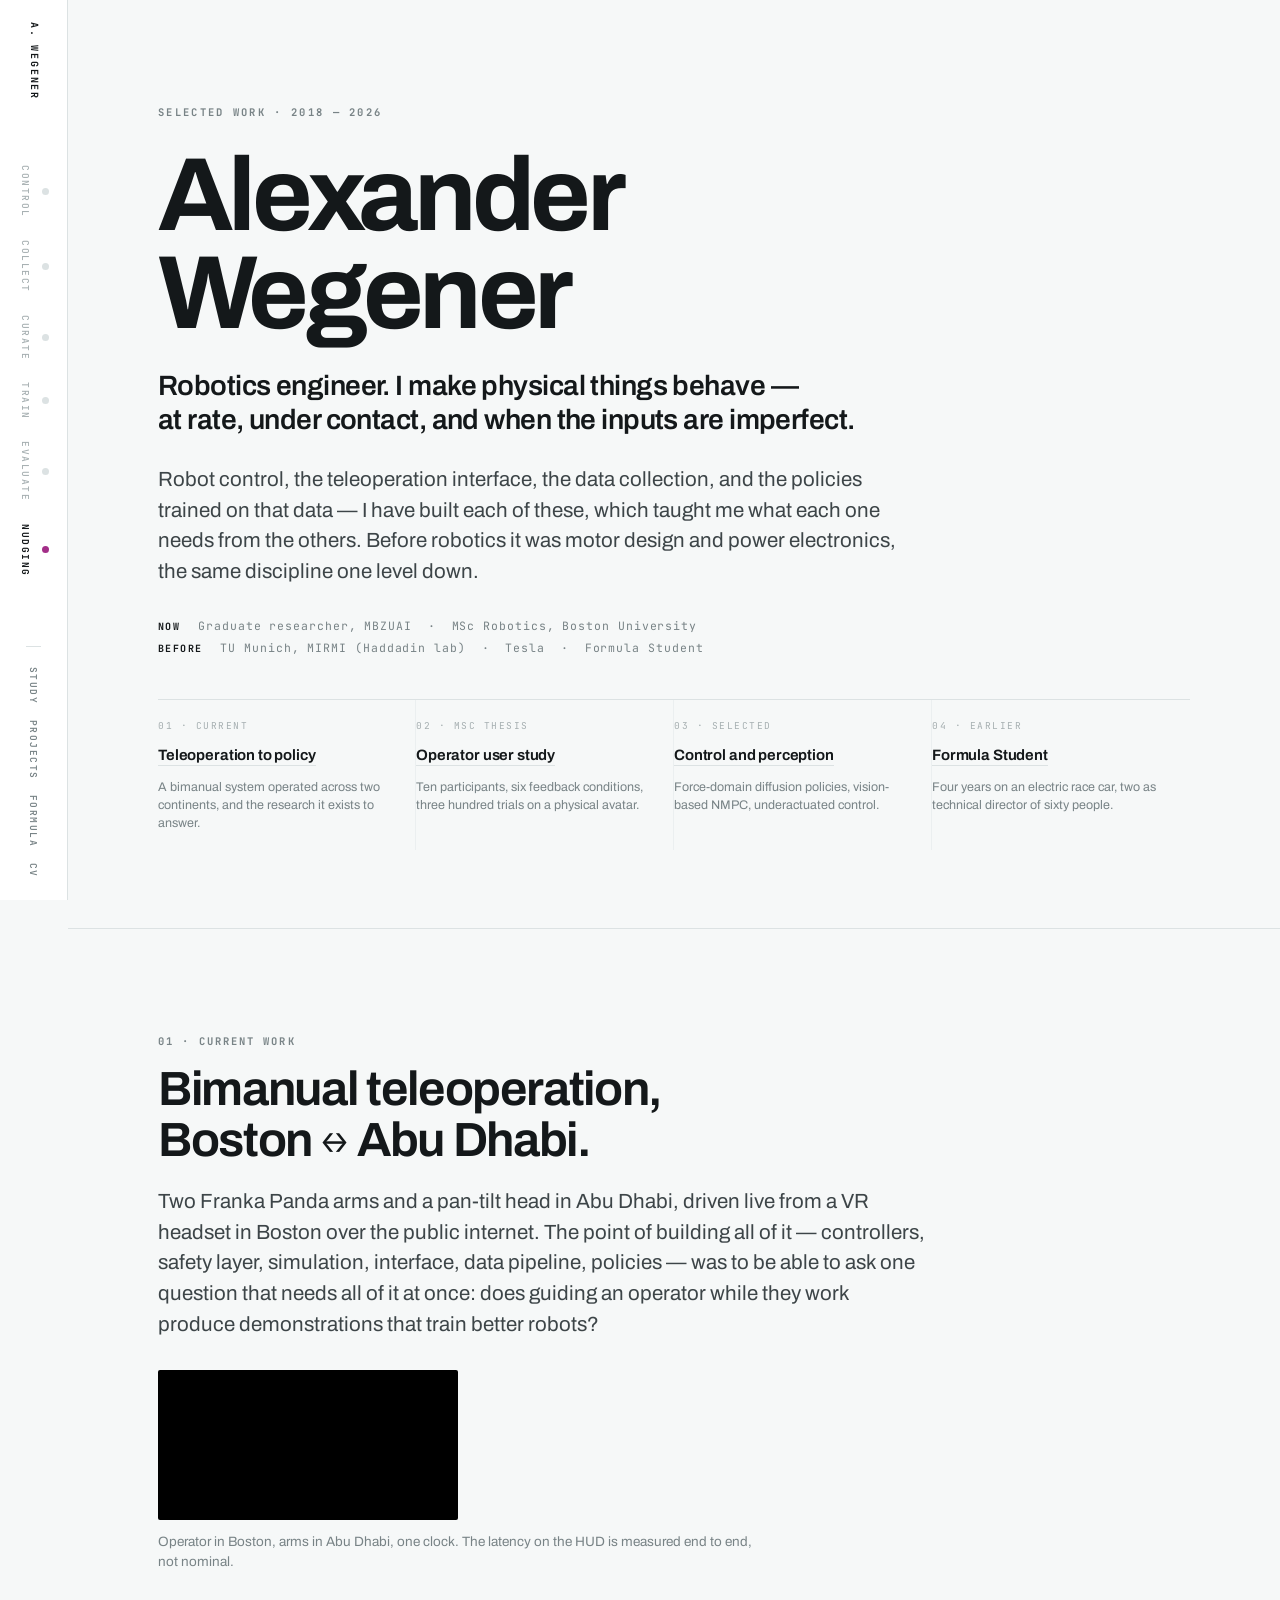
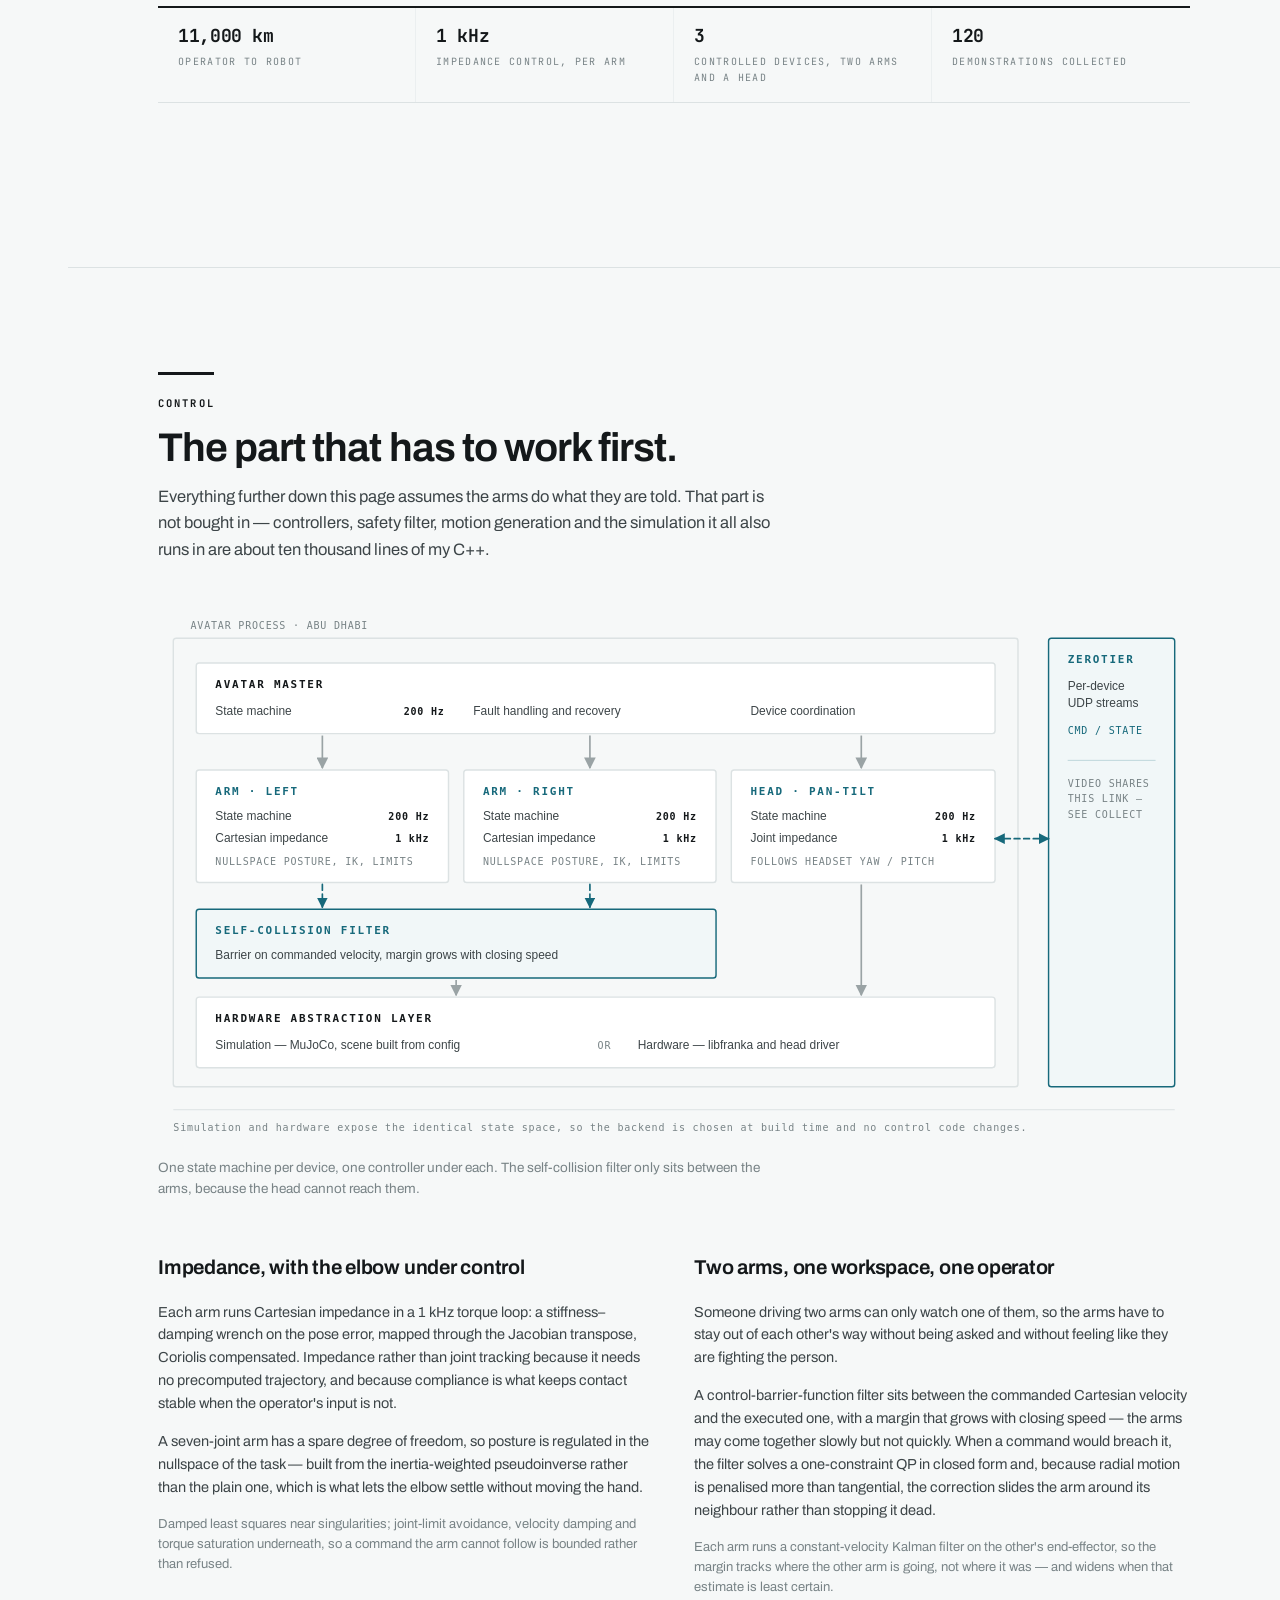
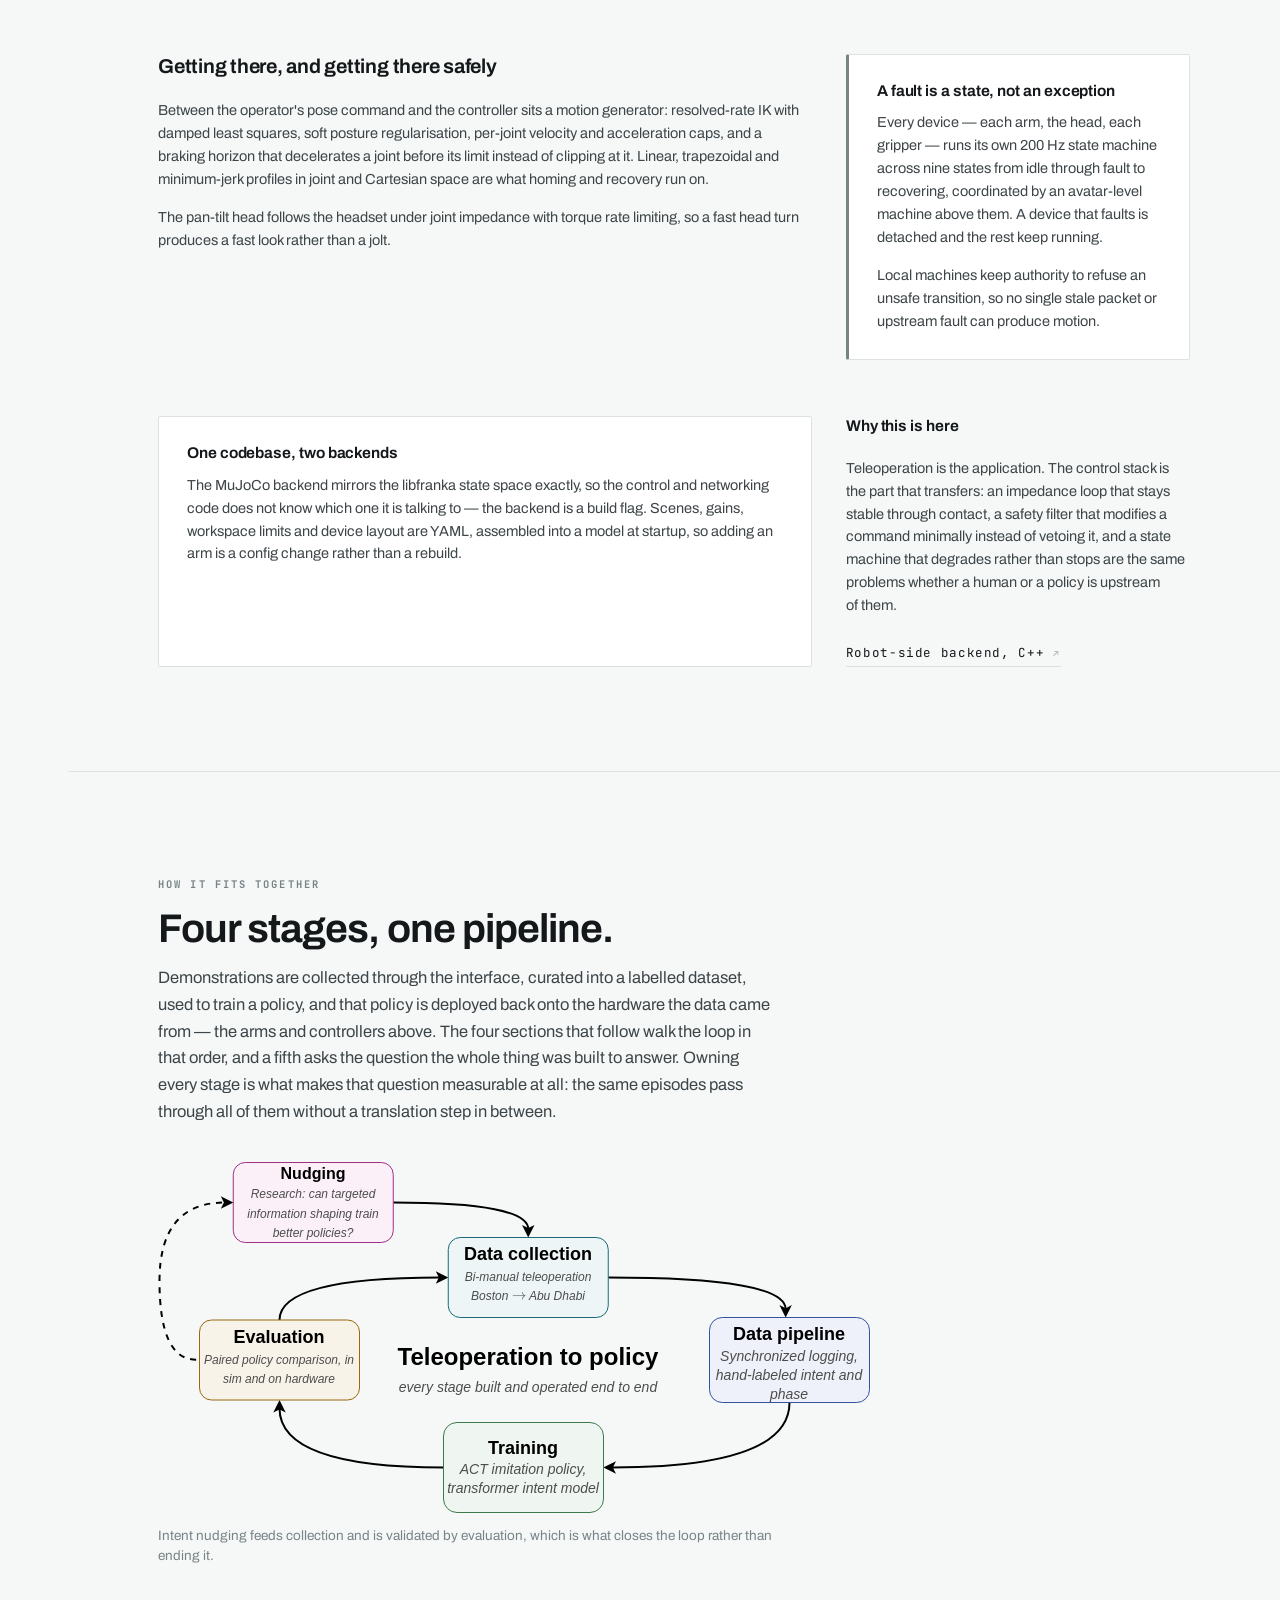
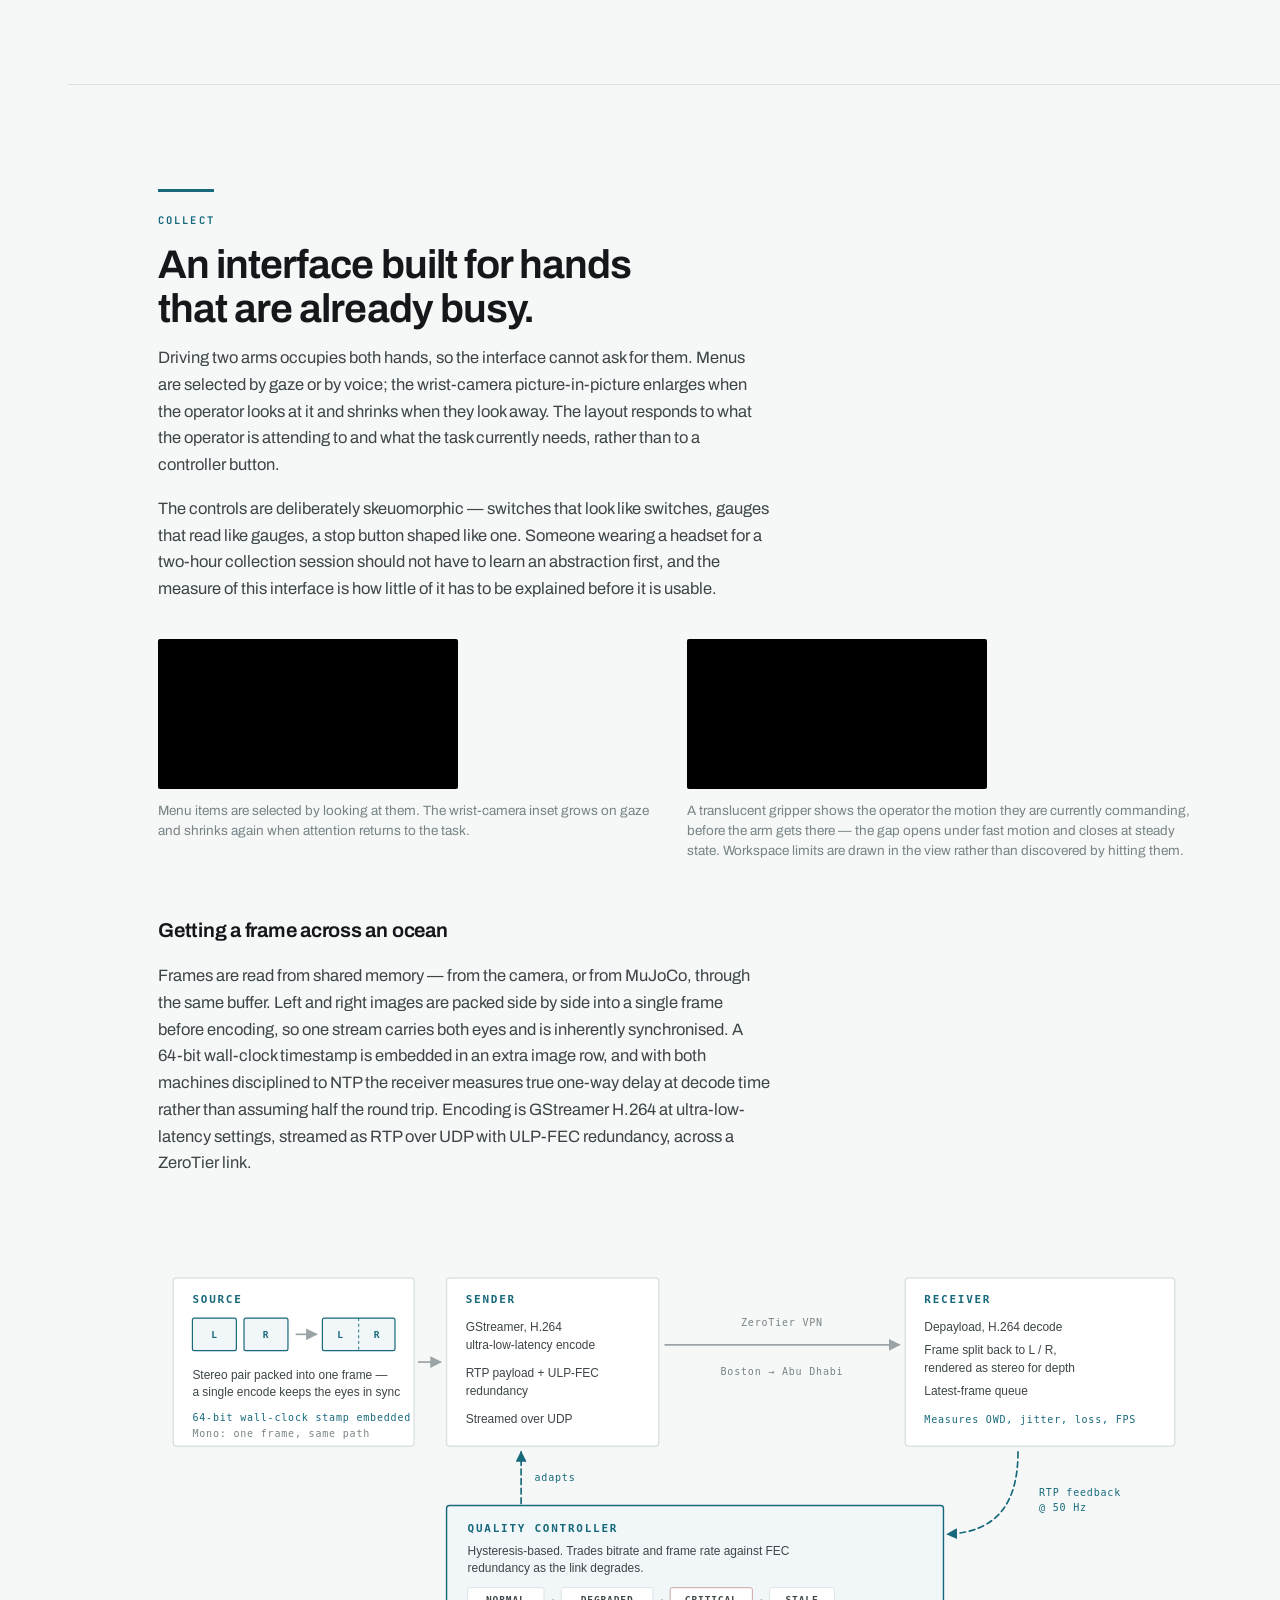
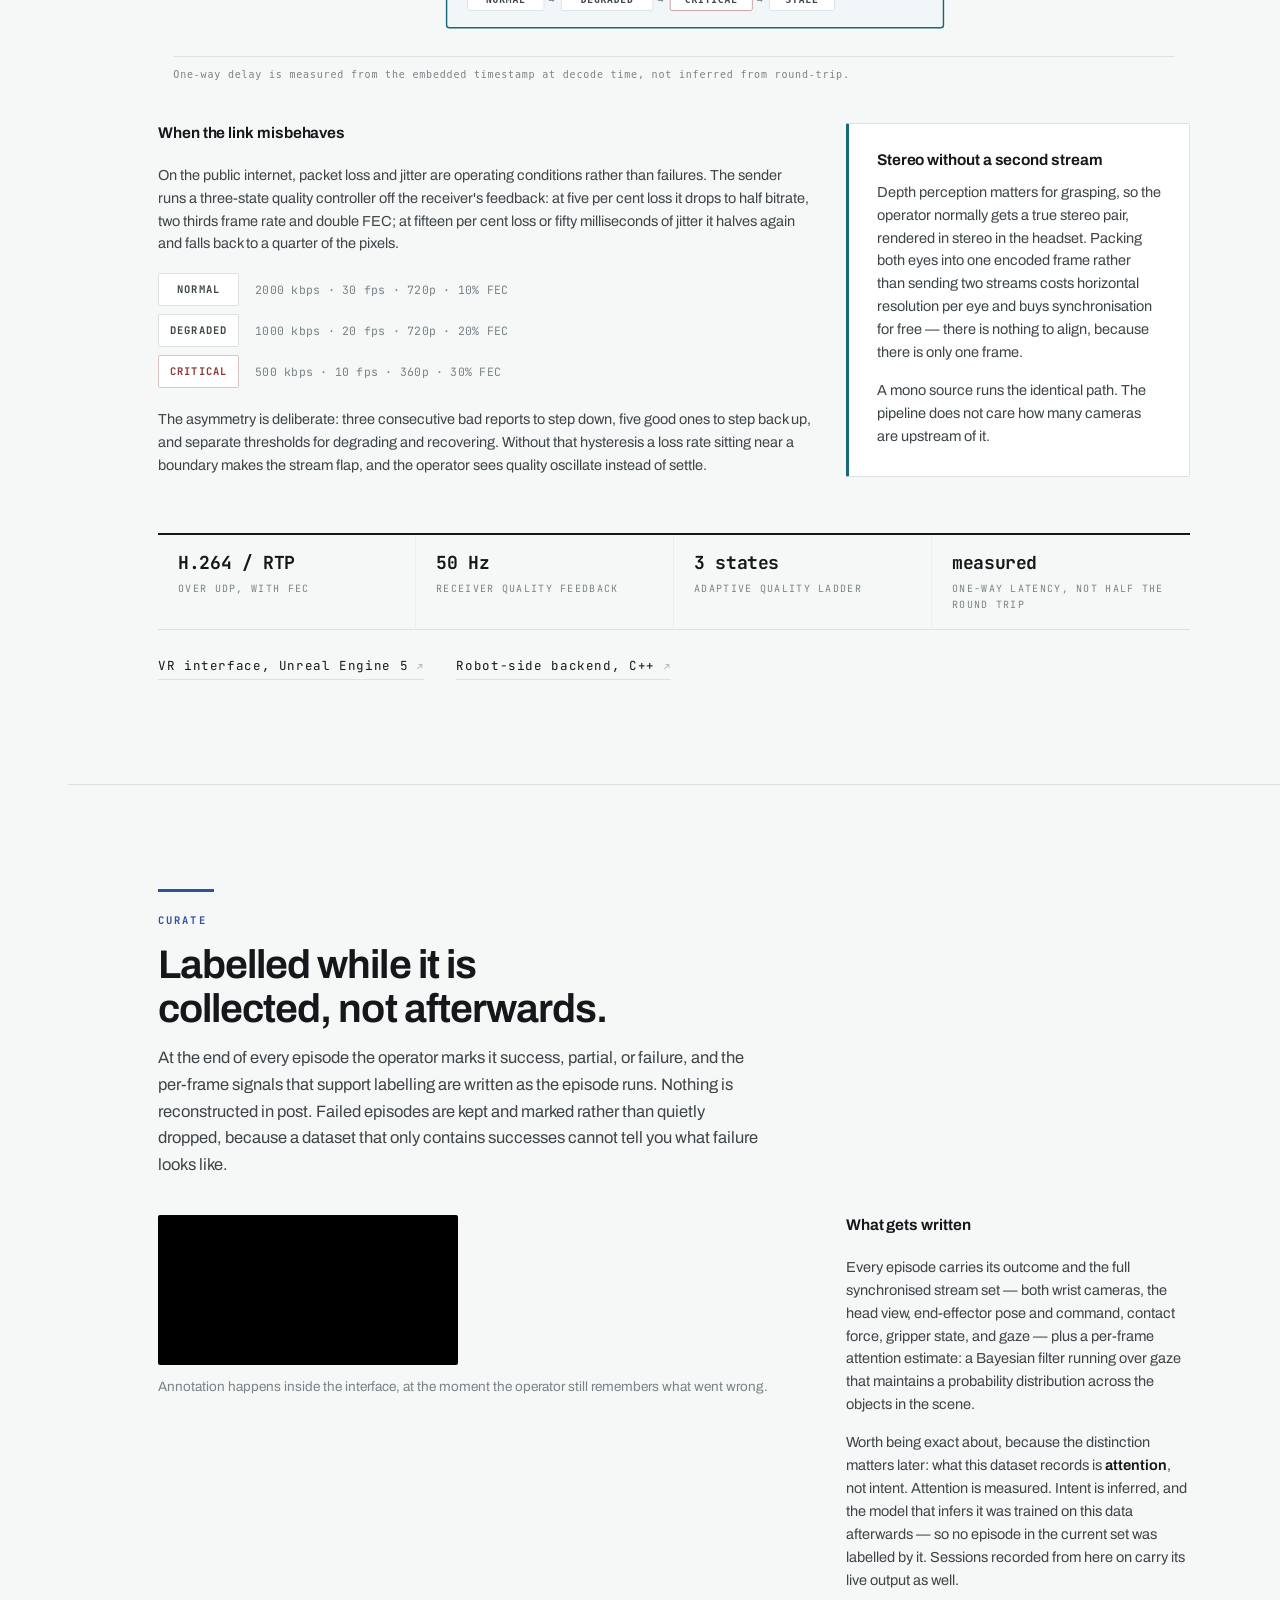
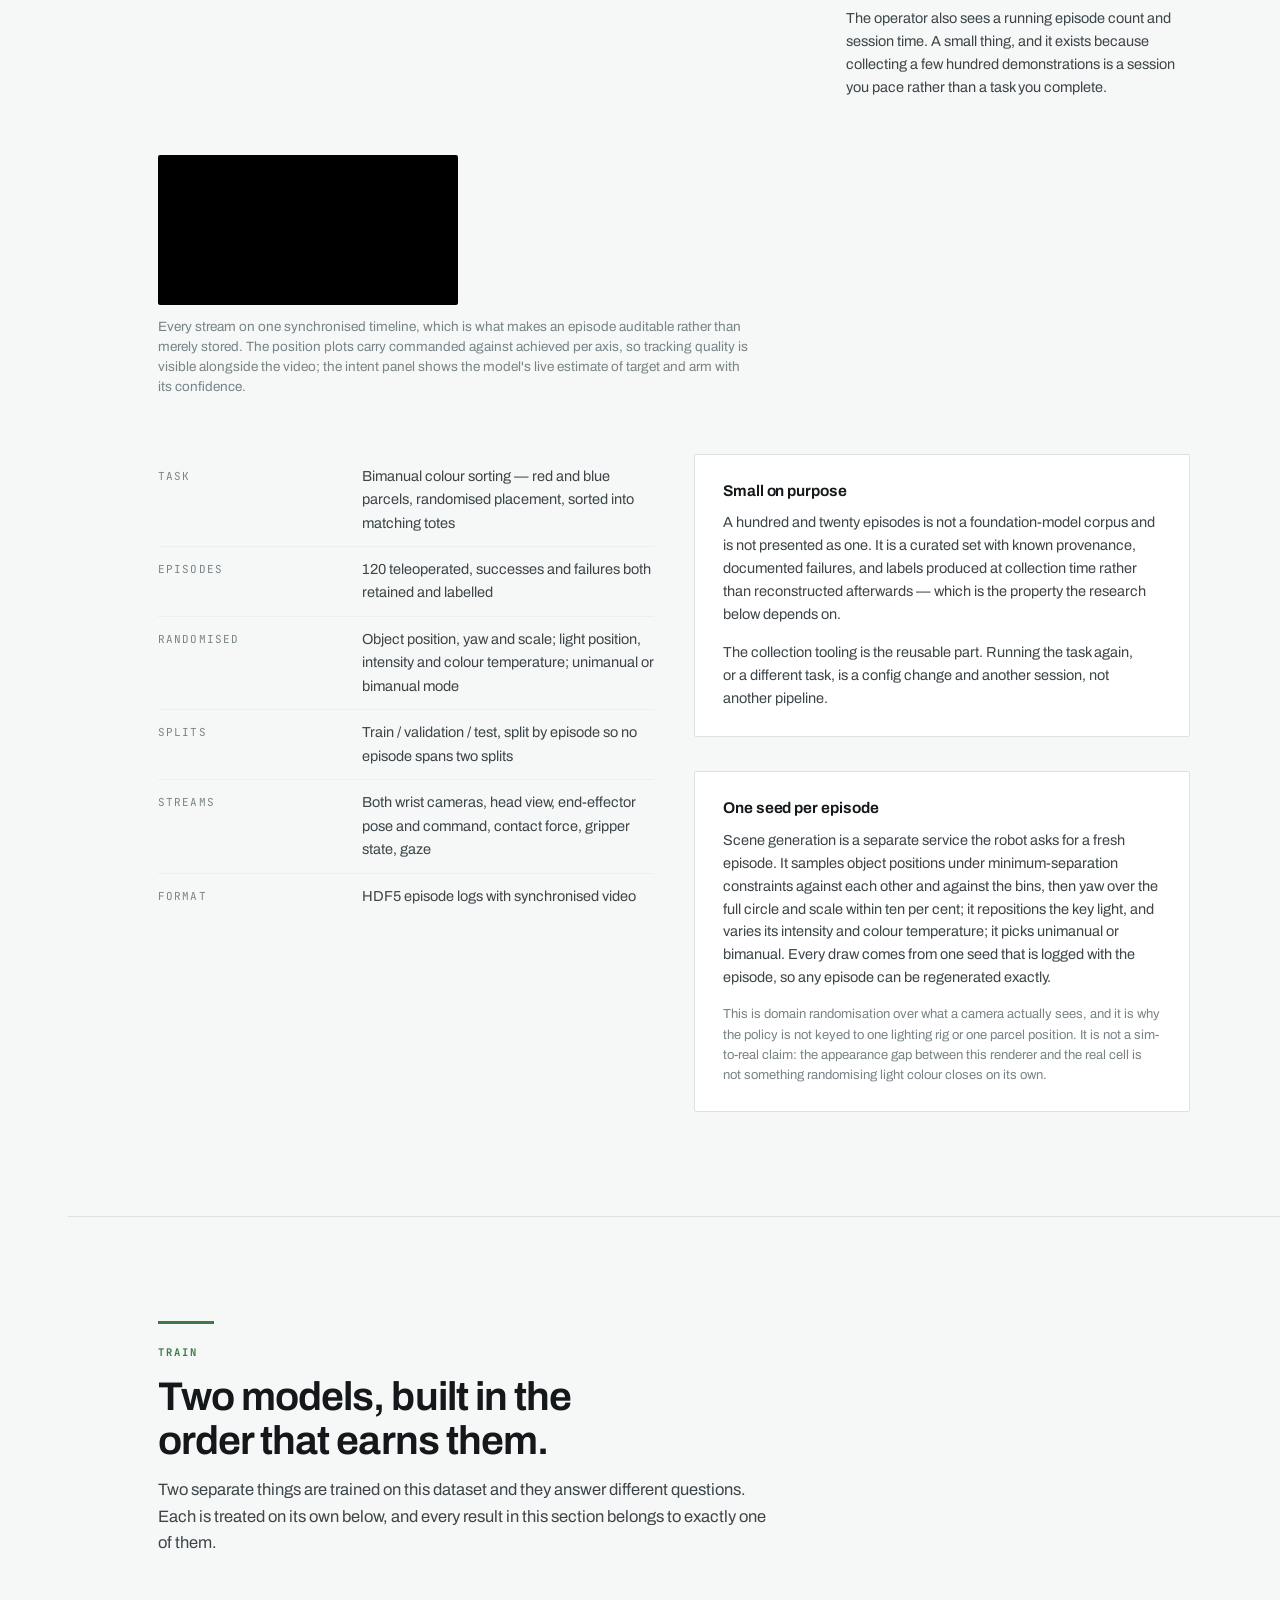
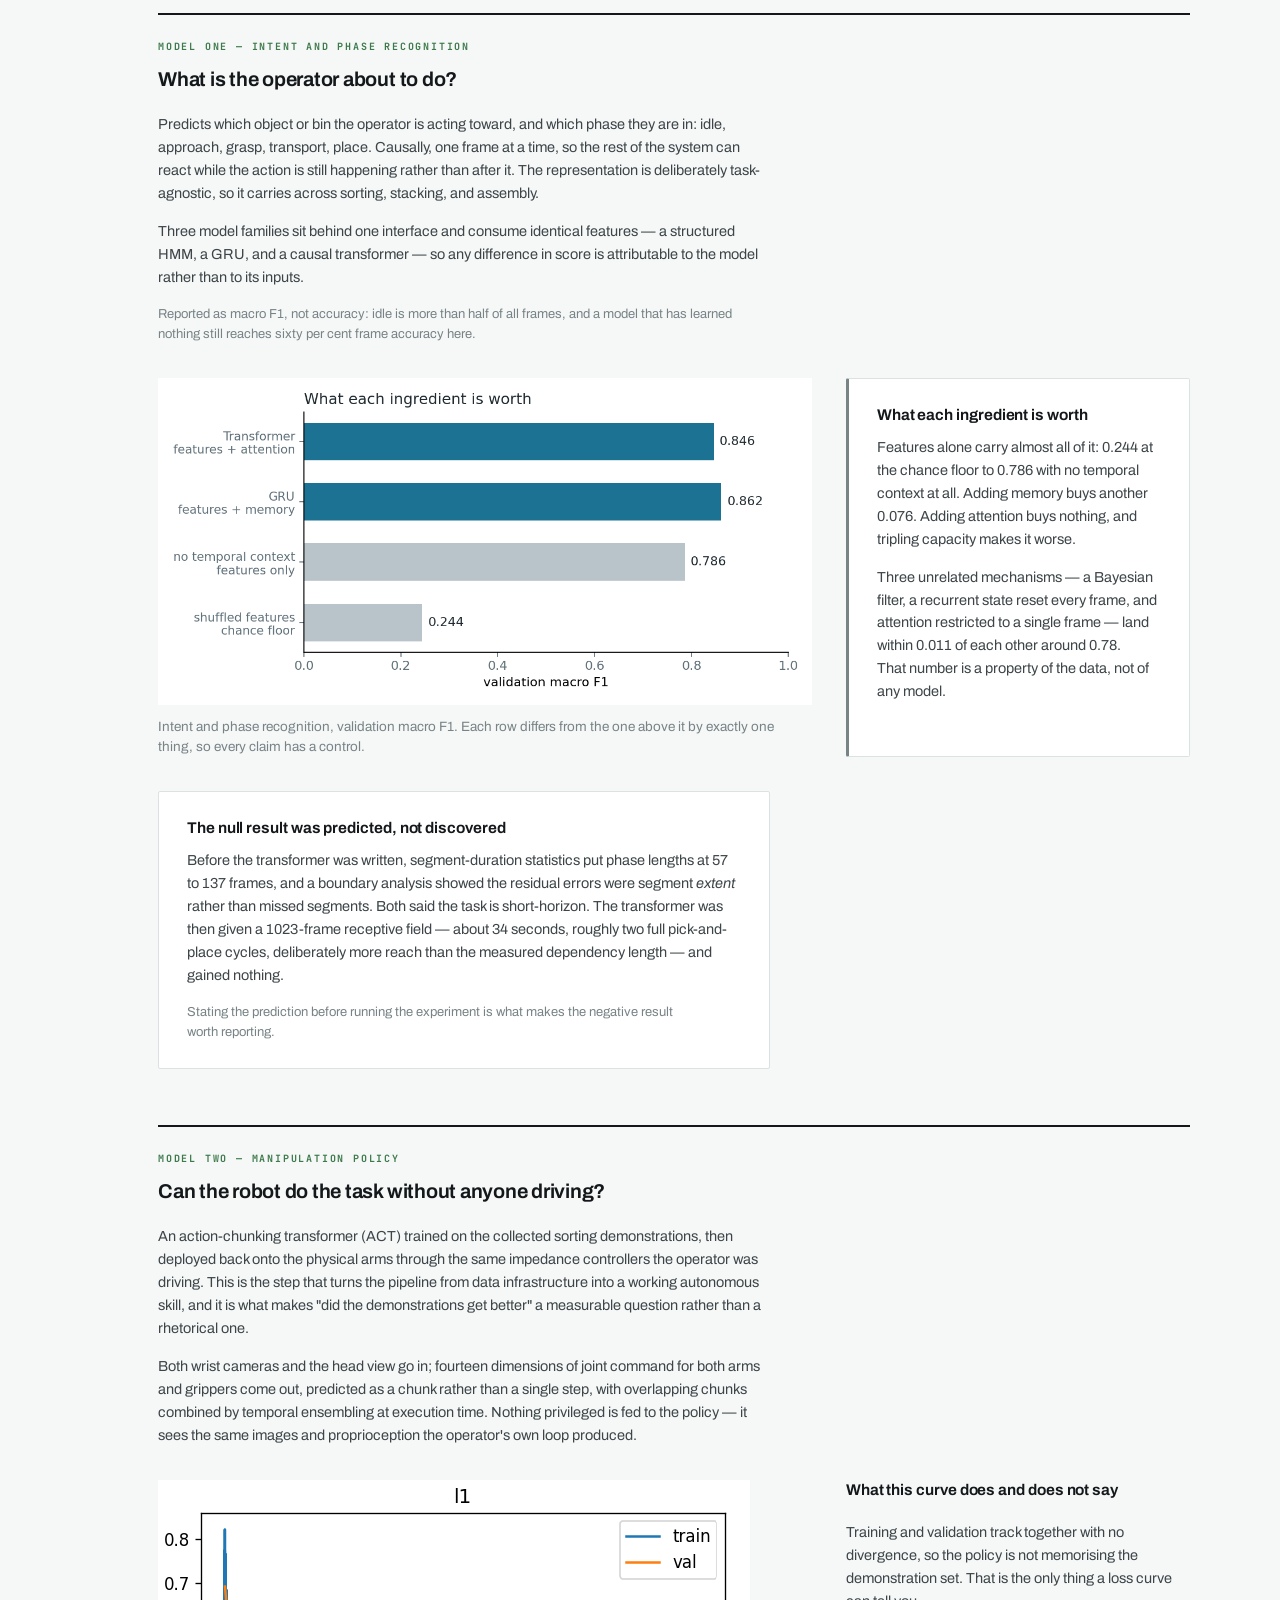
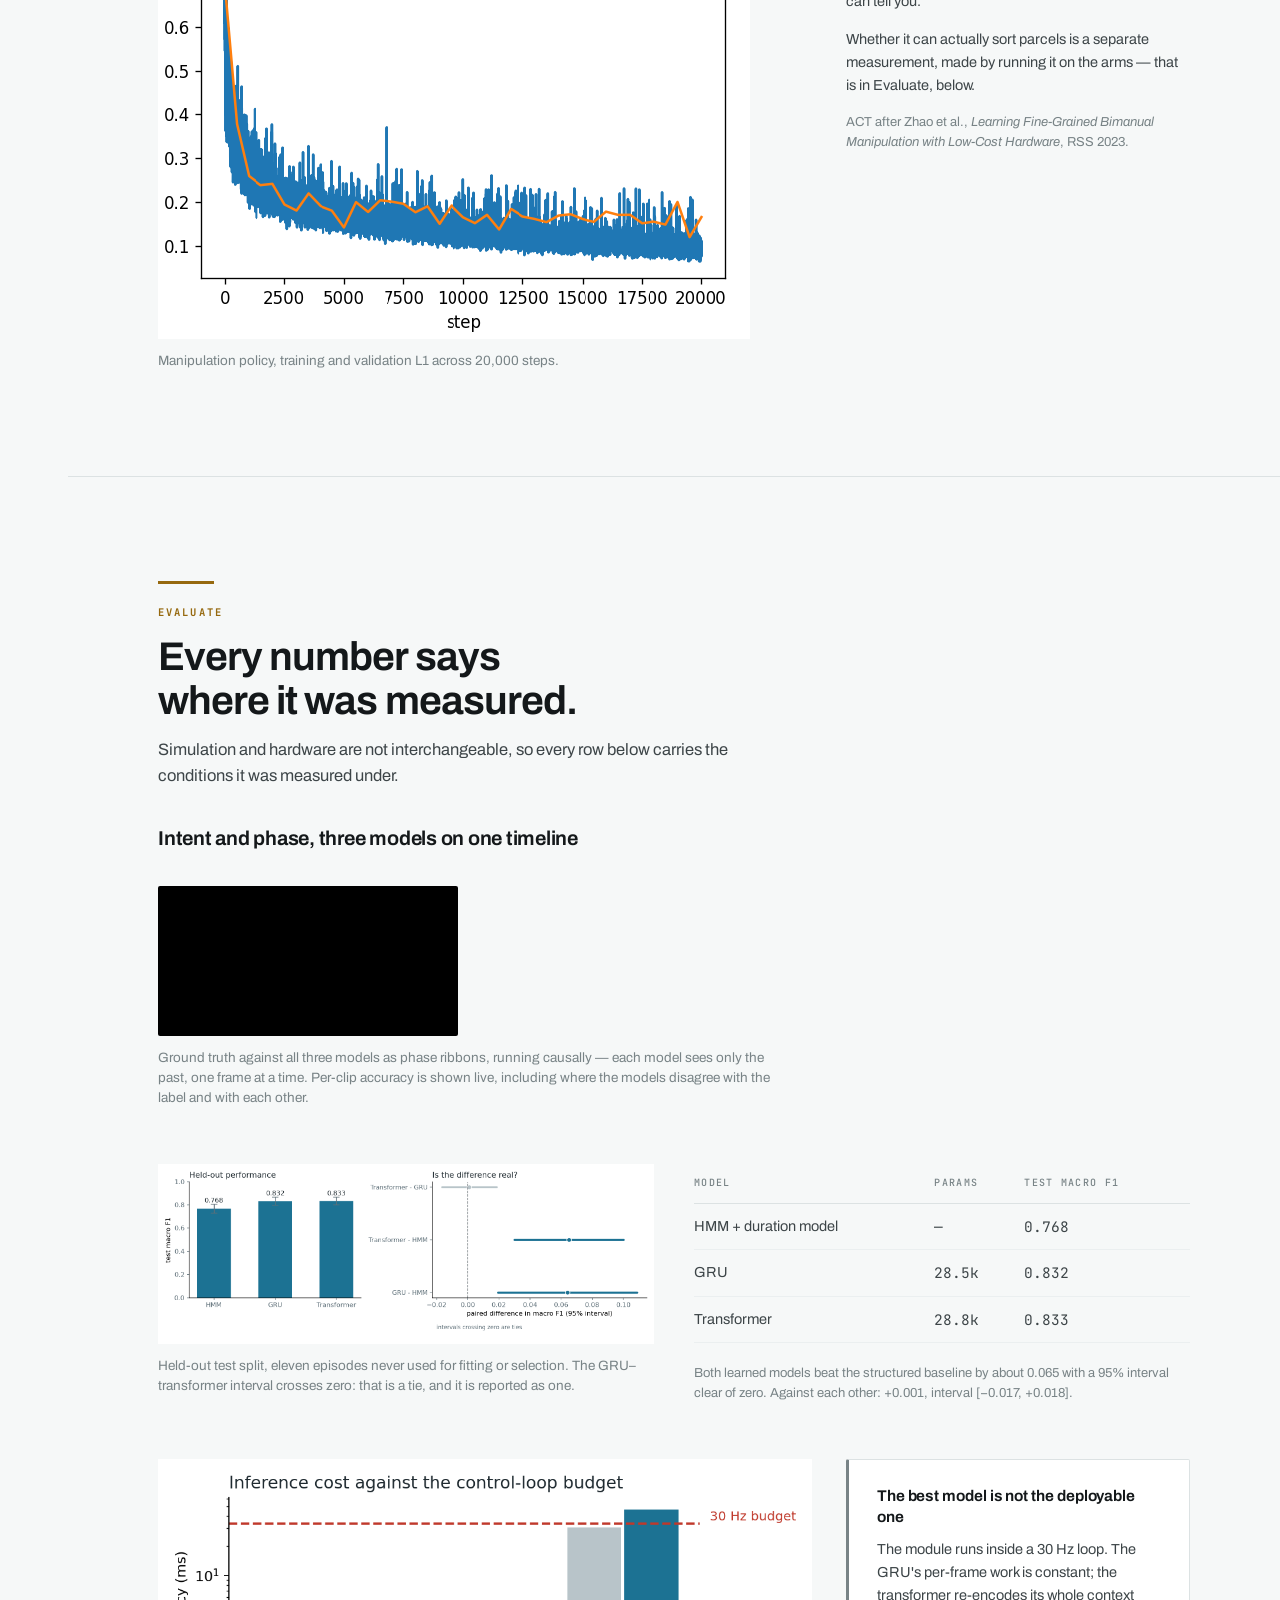
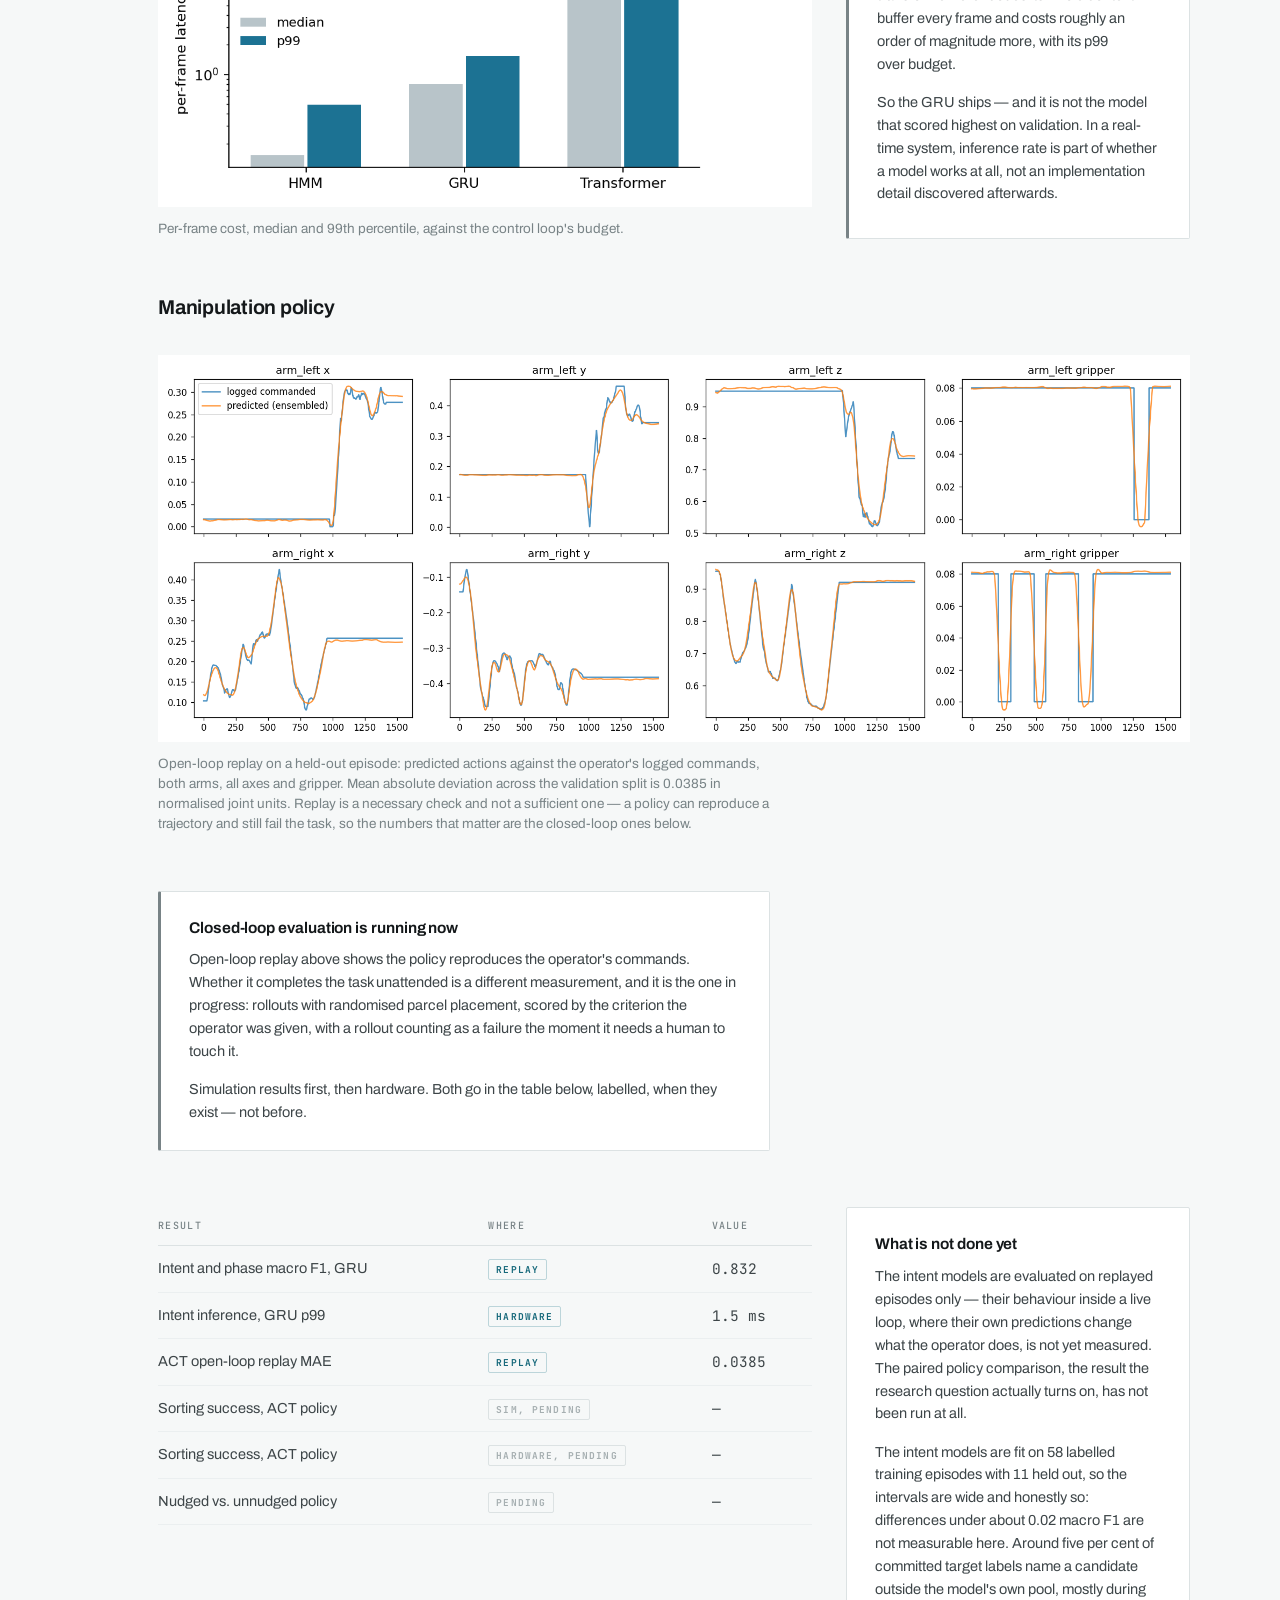
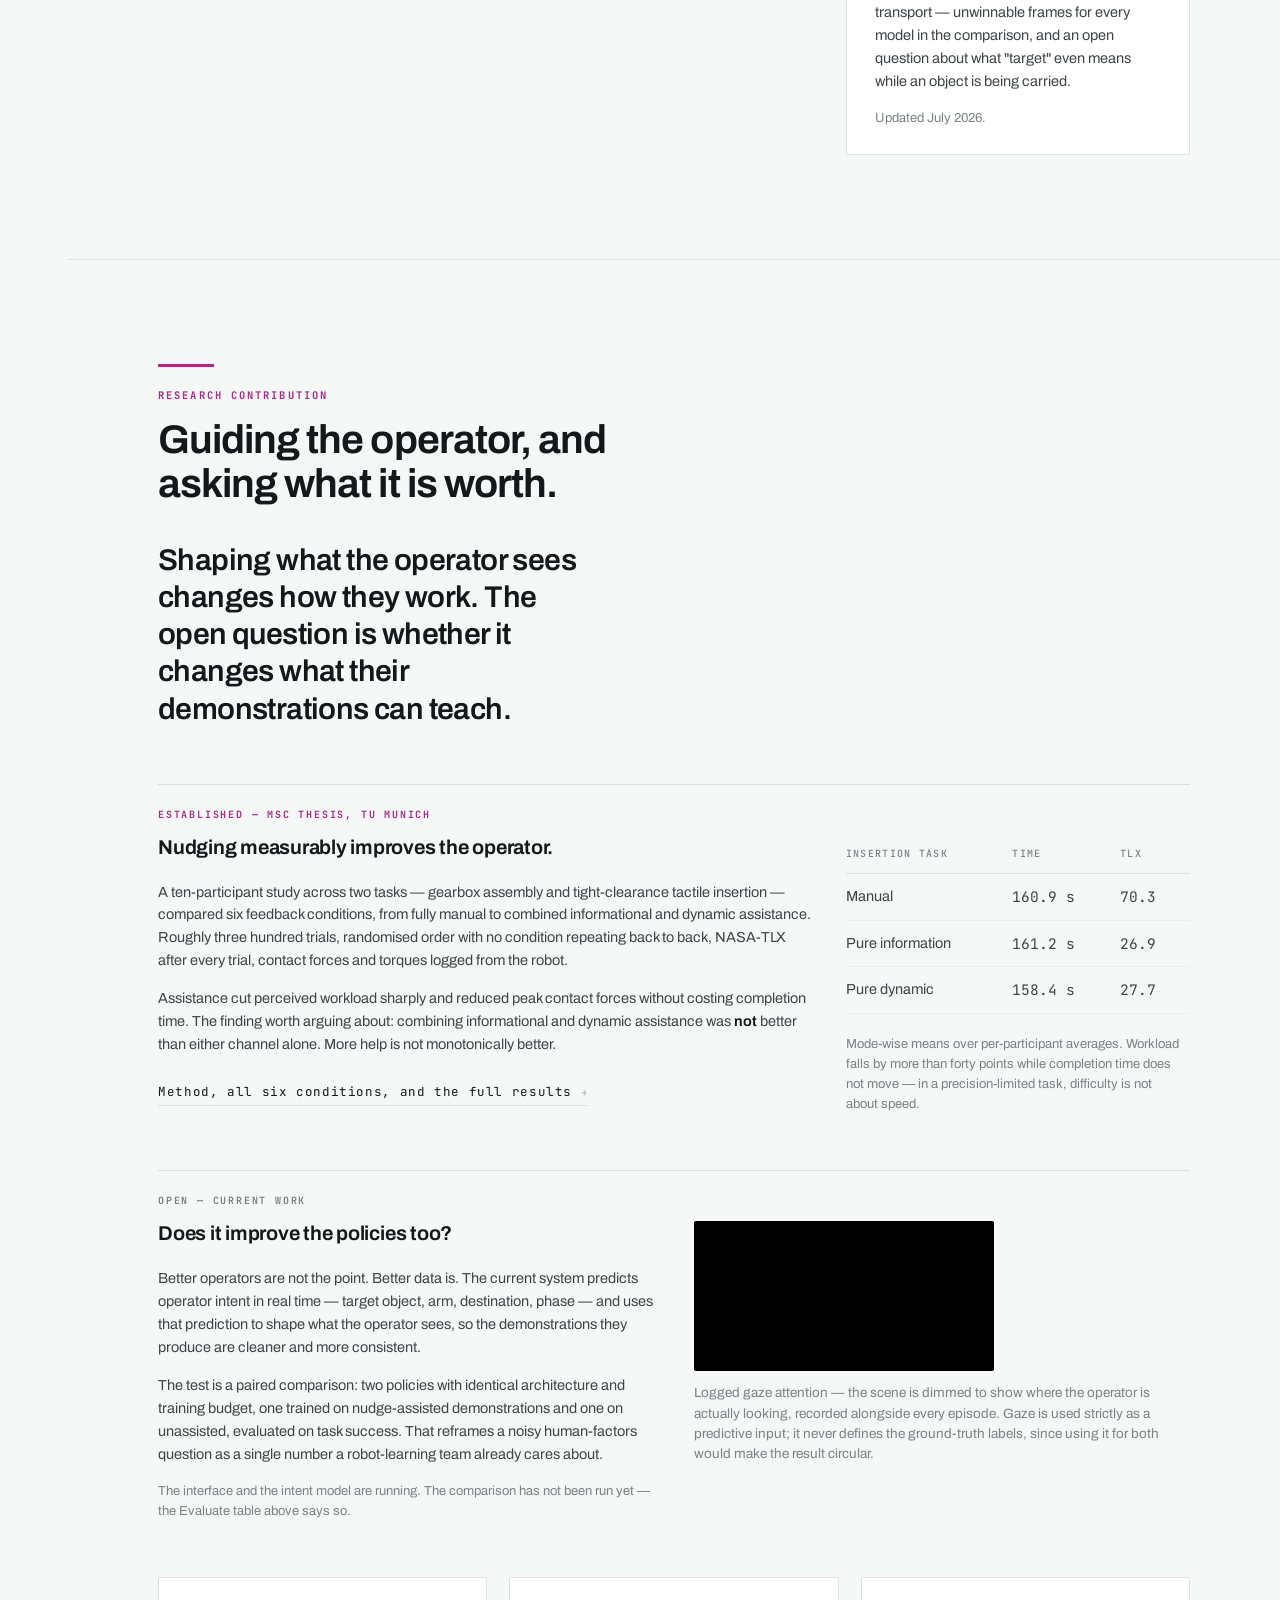
==== commit f5df791a: "finalized" ====
--- a/index.html
+++ b/index.html
@@ -9,9 +9,14 @@
 <meta property="og:title" content="Alexander Wegener — Teleoperation systems and robot learning">
 <meta property="og:description" content="Bimanual VR teleoperation from Boston to Abu Dhabi over the public internet — interface, dataset, policy, deployment — plus an operator user study and selected control and perception work.">
 <meta property="og:type" content="website">
+<meta property="og:url" content="https://alexanderwegener.com/">
+<meta property="og:image" content="https://alexanderwegener.com/assets/preview.png">
+<meta property="og:image:width" content="1200">
+<meta property="og:image:height" content="630">
+<meta property="og:image:alt" content="A Franka Panda arm reaching over red and blue parcels in the operator's VR view, with a heads-up display reading 61.2 ms end-to-end latency.">
 <meta name="twitter:card" content="summary_large_image">
-<!-- REPLACE: absolute URL to a 1200x630 preview image once the site is live -->
-<!-- <meta property="og:image" content="https://alexanderwegenerrobotics.github.io/assets/preview.png"> -->
+<meta name="twitter:image" content="https://alexanderwegener.com/assets/preview.png">
+<link rel="canonical" href="https://alexanderwegener.com/">
 
 <link rel="preconnect" href="https://fonts.googleapis.com">
 <link rel="preconnect" href="https://fonts.gstatic.com" crossorigin>
@@ -735,59 +740,56 @@
     </figure>
 
     <!-- ============================================================
-         PLACEHOLDER RESULTS — the two figures below are generated from
-         assumed numbers, not from real rollouts. Both files are named
-         *-PLACEHOLDER.png so they are obvious in the assets folder.
-         Replace the images, the table rows, and the prose figures
-         (70% / 80% / 12% / 34%) before this page goes public.
+         CLOSED-LOOP RESULTS GO HERE.
+
+         When the sim rollouts land, paste this block back in and drop the
+         real figures into assets/. Both placeholder PNGs were deleted, so
+         nothing fabricated can ship by accident.
+
+         <div class="mt-l g-2-1">
+           <figure>
+             <img src="assets/eval-act-success.png" alt="Closed-loop success rate per sub-task, simulation against hardware, with 95% binomial intervals">
+             <figcaption>
+               Closed-loop rollouts with randomised parcel placement. Success is scored by the
+               same criterion the operator was given, and a rollout counts as a failure the
+               moment it needs a human to touch it.
+             </figcaption>
+           </figure>
+           <div class="panel panel--accent">
+             <h4>Where it drops</h4>
+             <p class="small">Which sub-task loses the most margin, and whether the
+             sim-to-hardware gap widens at the same point.</p>
+           </div>
+         </div>
+
+         <div class="mt-l g-2-1">
+           <figure>
+             <img src="assets/eval-act-data-scaling.png" alt="Full-task success rate against number of training demonstrations">
+             <figcaption>Success against dataset size, retrained from scratch at each point
+             with an identical architecture and training budget.</figcaption>
+           </figure>
+           <div>
+             <h4>Why this curve is the one that matters</h4>
+             <p class="small mt-s">If it is still rising at a hundred and twenty episodes the
+             policy is data-limited rather than architecture-limited — which is the regime in
+             which demonstration quality is worth measuring at all, and the regime the paired
+             comparison needs to be detectable.</p>
+           </div>
+         </div>
          ============================================================ -->
-    <div class="mt-l g-2-1">
-      <figure>
-        <img src="assets/eval-act-success-PLACEHOLDER.png" alt="Closed-loop success rate per sub-task, simulation against hardware, with 95% binomial intervals">
-        <figcaption>
-          Closed-loop rollouts with randomised parcel placement. Success is scored by the same
-          criterion the operator was given, and a rollout counts as a failure the moment it
-          needs a human to touch it.
-        </figcaption>
-      </figure>
-      <div class="panel panel--accent">
-        <h4>Where it drops</h4>
-        <p class="small">
-          Grasping is close to solved; placement is where the policy loses most of its margin,
-          and the sim-to-hardware gap widens at exactly the same point. Both are consistent
-          with a policy that has learned the reaching motion well and the contact-sensitive
-          release less well.
-        </p>
-        <p class="small">
-          Full-task success compounds four sub-tasks, so it sits below all of them by
-          construction. It is reported anyway because it is the only number an operator of
-          the real system would care about.
-        </p>
-      </div>
-    </div>
-
-    <div class="mt-l g-2-1">
-      <figure>
-        <img src="assets/eval-act-data-scaling-PLACEHOLDER.png" alt="Full-task success rate against number of training demonstrations, rising and not yet saturated at 120 episodes">
-        <figcaption>
-          Success against dataset size, retrained from scratch at each point with an identical
-          architecture and training budget.
-        </figcaption>
-      </figure>
-      <div>
-        <h4>Why this curve is the one that matters</h4>
-        <p class="small mt-s">
-          It is still rising at a hundred and twenty episodes, which means the policy is
-          data-limited rather than architecture-limited. That is precisely the regime in which
-          the quality of a demonstration is worth measuring: if more data still helps, then
-          better data plausibly helps too, and the paired nudged-versus-unnudged comparison has
-          something to detect.
-        </p>
-        <p class="tiny">
-          It also sets the sample size for that comparison. A difference smaller than the
-          spacing between two adjacent points here would not be visible at this dataset size.
-        </p>
-      </div>
+
+    <div class="mt-l panel panel--accent measure">
+      <h4>Closed-loop evaluation is running now</h4>
+      <p class="small">
+        Open-loop replay above shows the policy reproduces the operator's commands. Whether it
+        completes the task unattended is a different measurement, and it is the one in progress:
+        rollouts with randomised parcel placement, scored by the criterion the operator was
+        given, with a rollout counting as a failure the moment it needs a human to touch it.
+      </p>
+      <p class="small">
+        Simulation results first, then hardware. Both go in the table below, labelled, when they
+        exist — not before.
+      </p>
     </div>
 
     <div class="mt-l g-2-1">
@@ -800,8 +802,8 @@
             <tr><td>Intent and phase macro F1, GRU</td><td><span class="tag tag--hw">Replay</span></td><td class="num">0.832</td></tr>
             <tr><td>Intent inference, GRU p99</td><td><span class="tag tag--hw">Hardware</span></td><td class="num">1.5 ms</td></tr>
             <tr><td>ACT open-loop replay MAE</td><td><span class="tag tag--hw">Replay</span></td><td class="num">0.0385</td></tr>
-            <tr><td>Sorting success, ACT policy</td><td><span class="tag tag--sim">Sim</span></td><td class="num">80%</td></tr>
-            <tr><td>Sorting success, ACT policy</td><td><span class="tag tag--hw">Hardware</span></td><td class="num">70%</td></tr>
+            <tr><td>Sorting success, ACT policy</td><td><span class="tag tag--pending">Sim, pending</span></td><td class="num">—</td></tr>
+            <tr><td>Sorting success, ACT policy</td><td><span class="tag tag--pending">Hardware, pending</span></td><td class="num">—</td></tr>
             <tr><td>Nudged vs. unnudged policy</td><td><span class="tag tag--pending">Pending</span></td><td class="num">—</td></tr>
           </tbody>
         </table>
@@ -1130,8 +1132,8 @@
       <div>
         <dt>MSc thesis</dt>
         <dd>
-          <!-- VERIFY: title taken from the thesis title page. -->
-          <strong>Informational Nudging in Teleoperated Manipulation</strong> — Technical
+          <strong>Nudging Human Decision-Making in Teleoperation Robotics — Design of an
+          Artificial Recommender System for Optimal and Controlled Guidance</strong> — Technical
           University of Munich, MIRMI, Haddadin lab, 2025.
           <a class="link" style="margin-left:10px" href="thesis.html">Summary <em>→</em></a>
           <a class="link" style="margin-left:10px" href="assets/thesis.pdf">PDF</a>
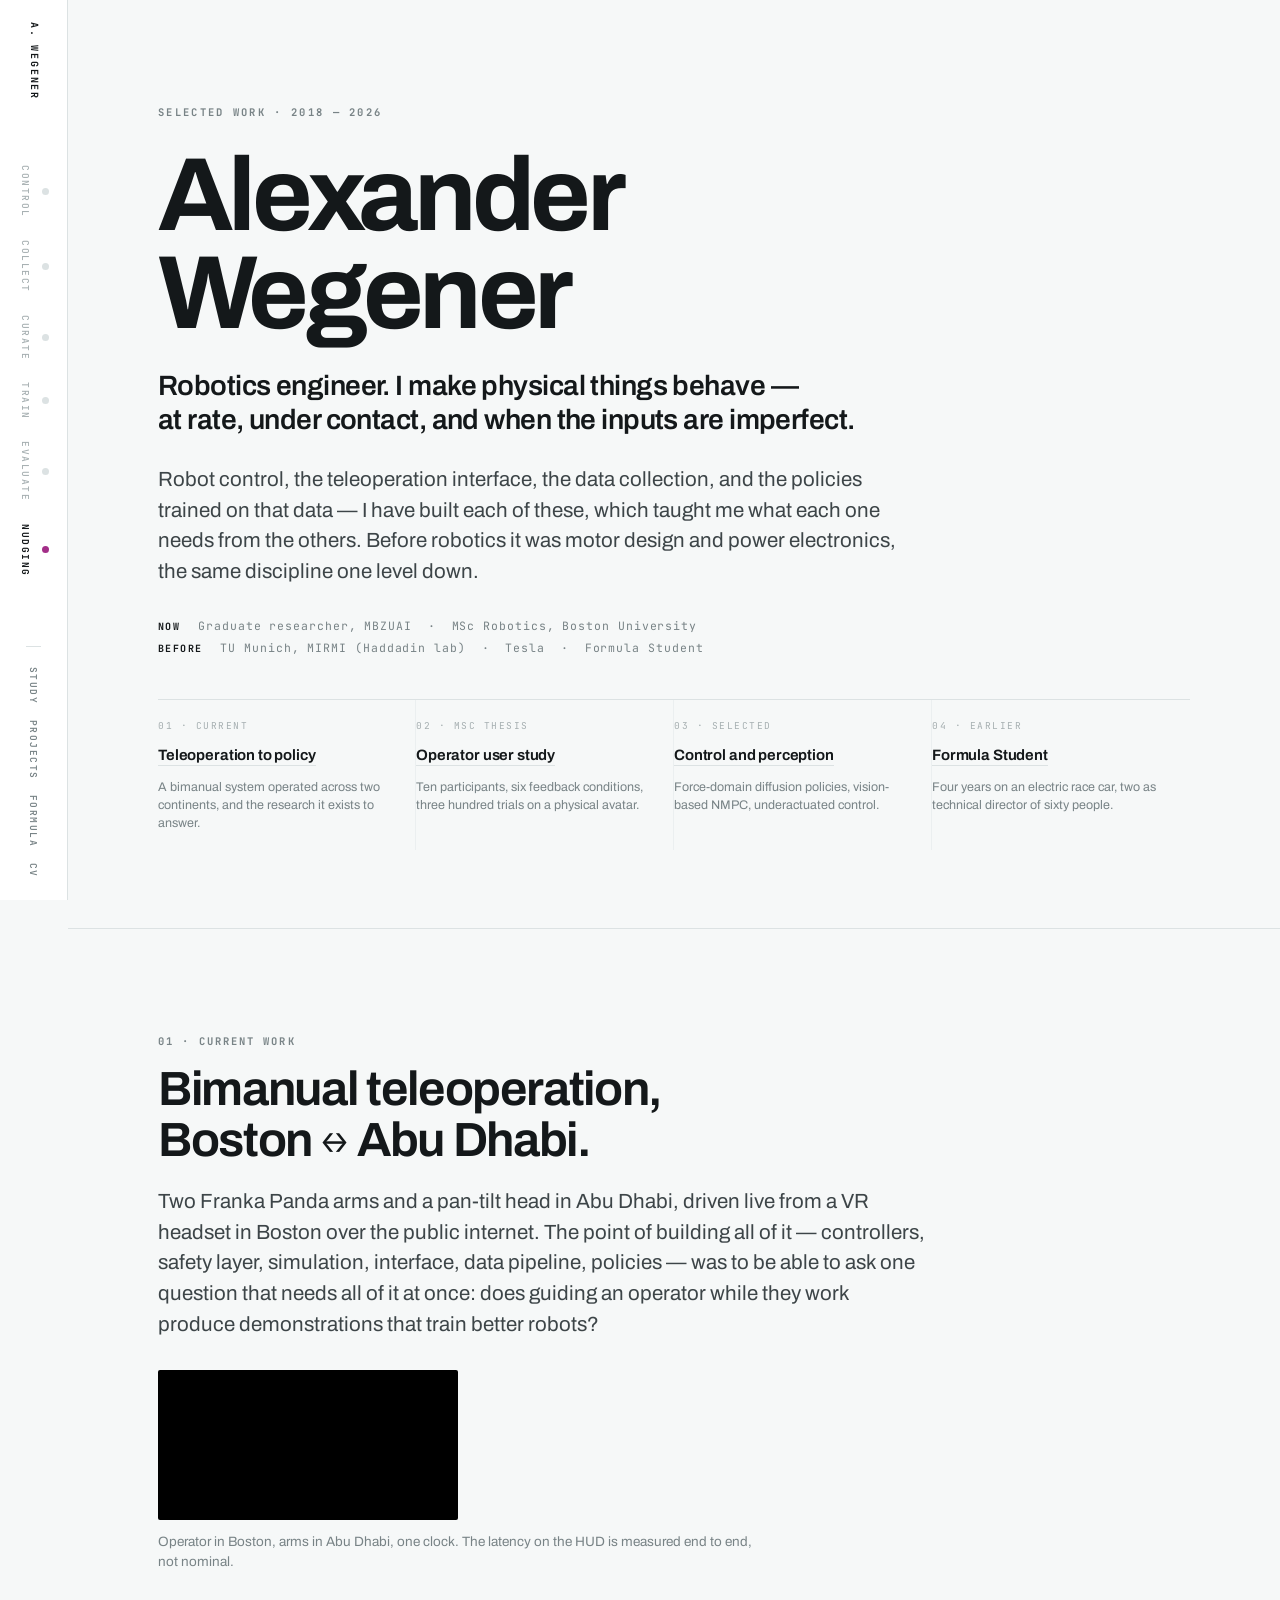
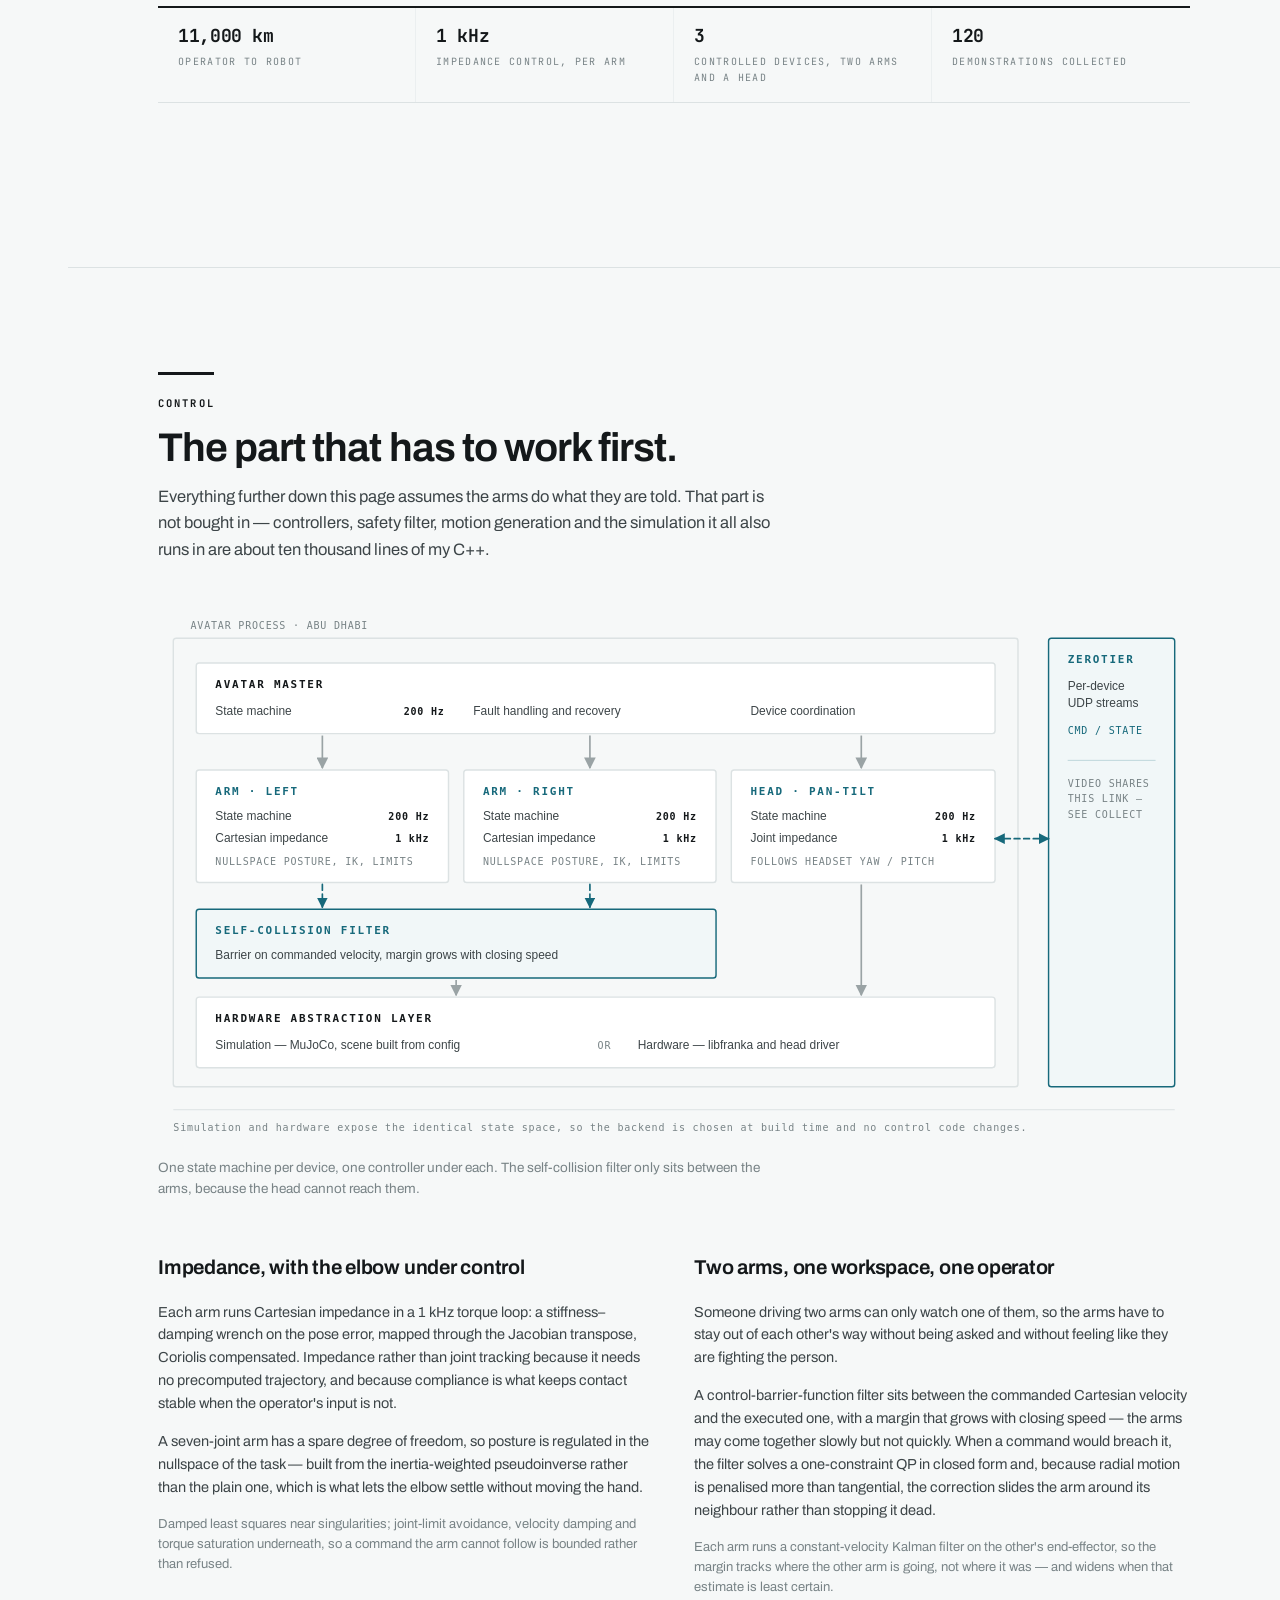
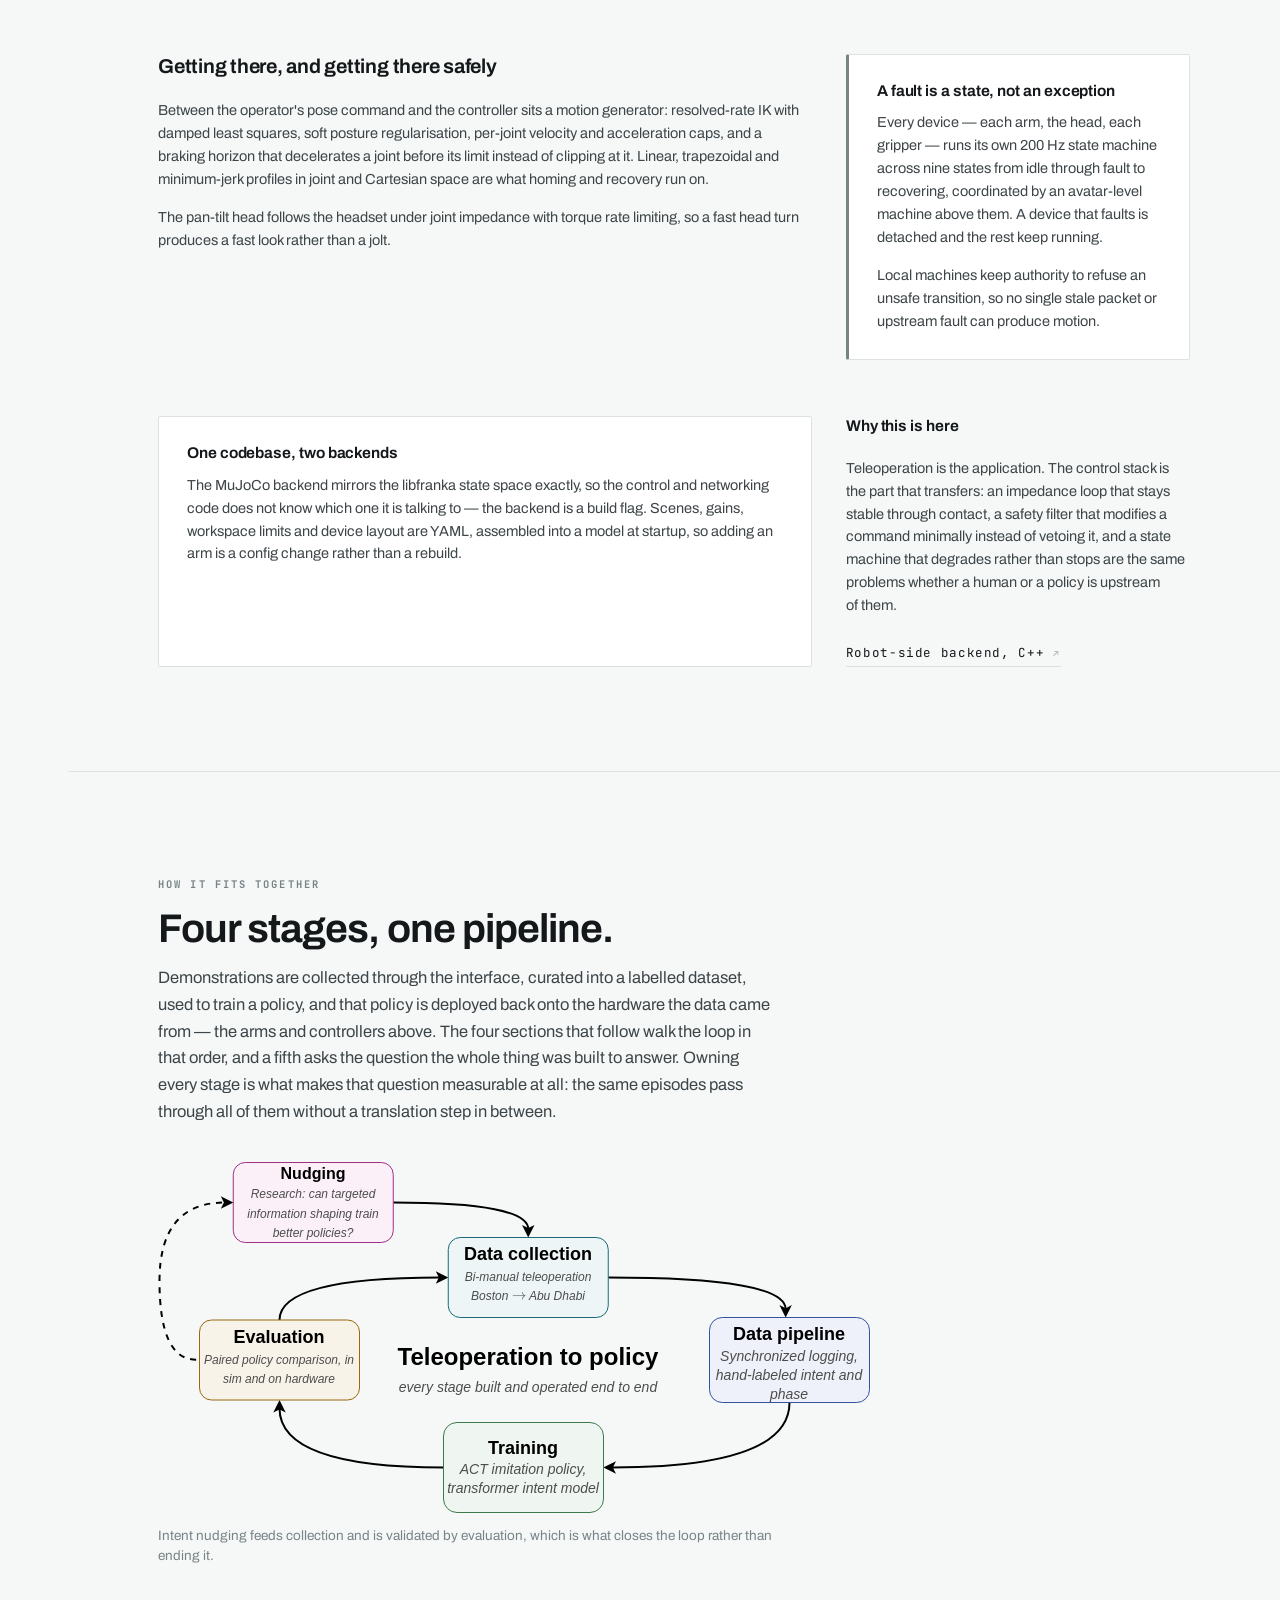
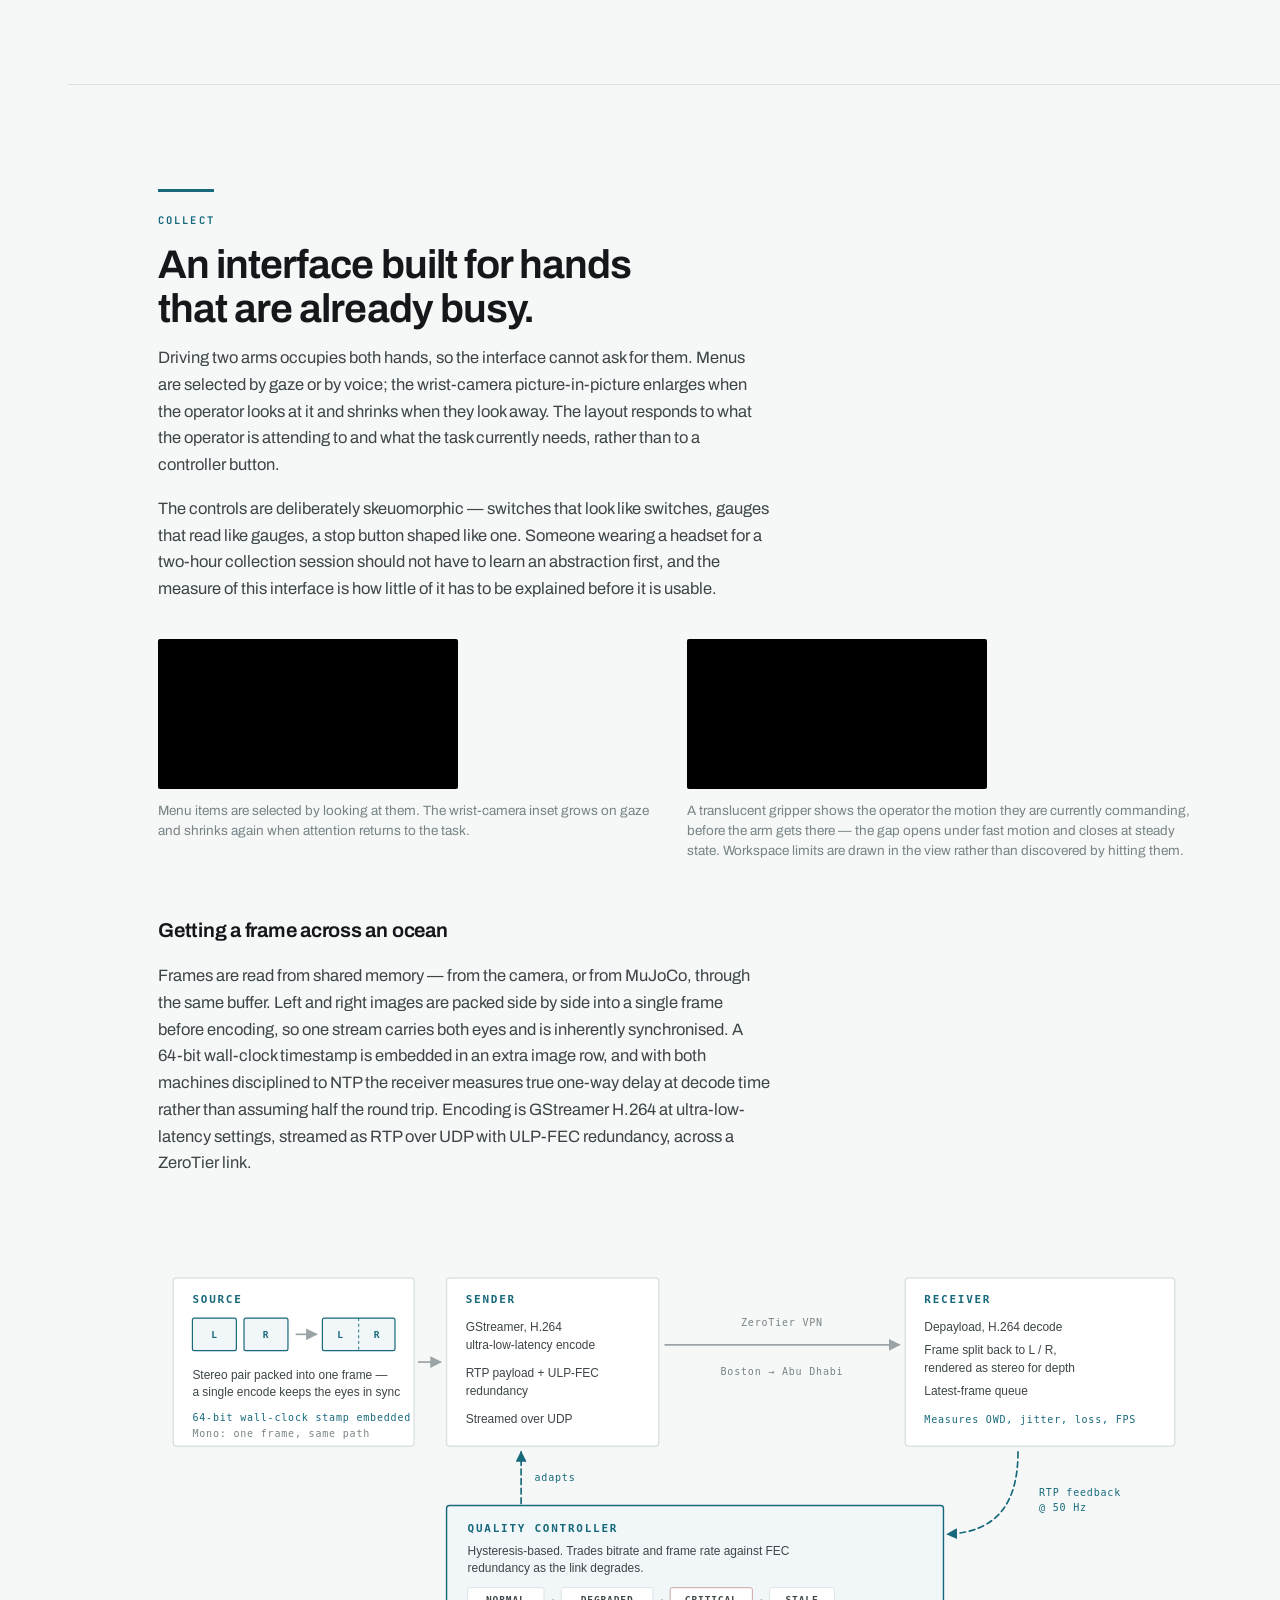
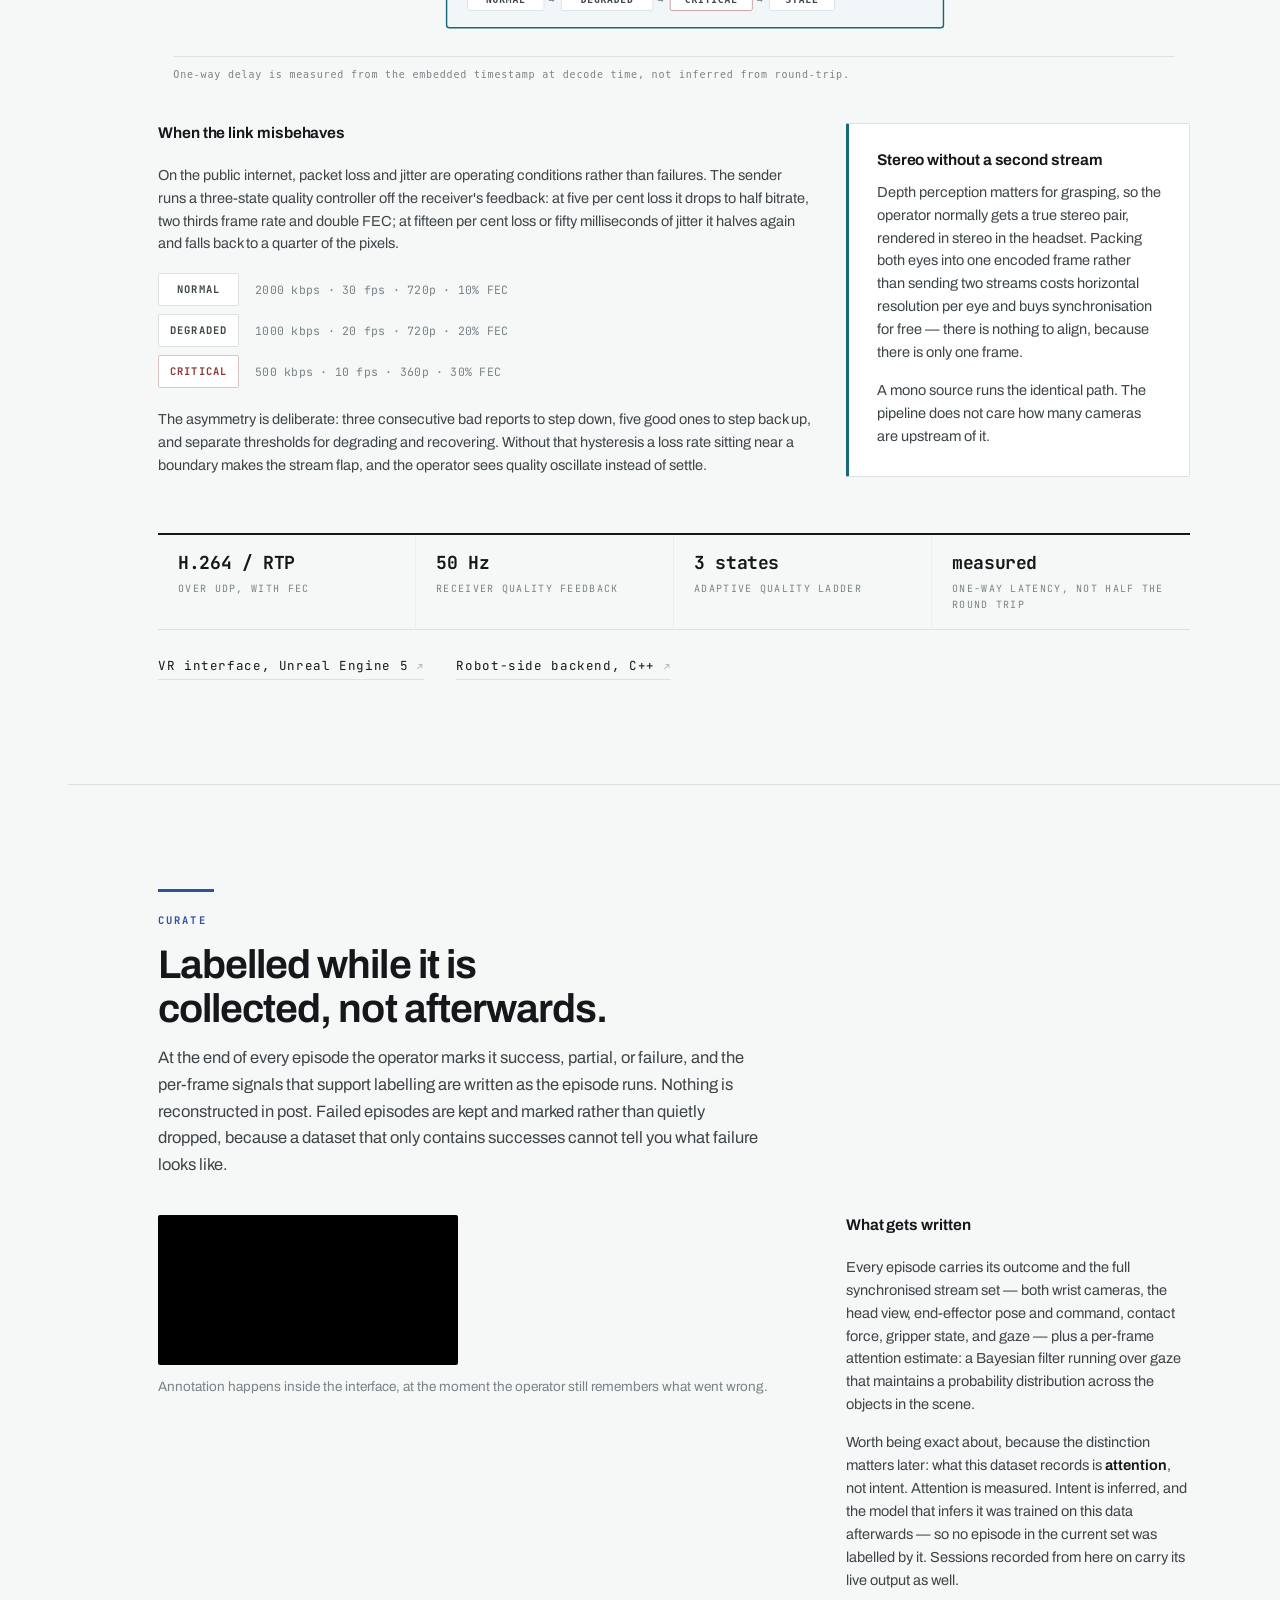
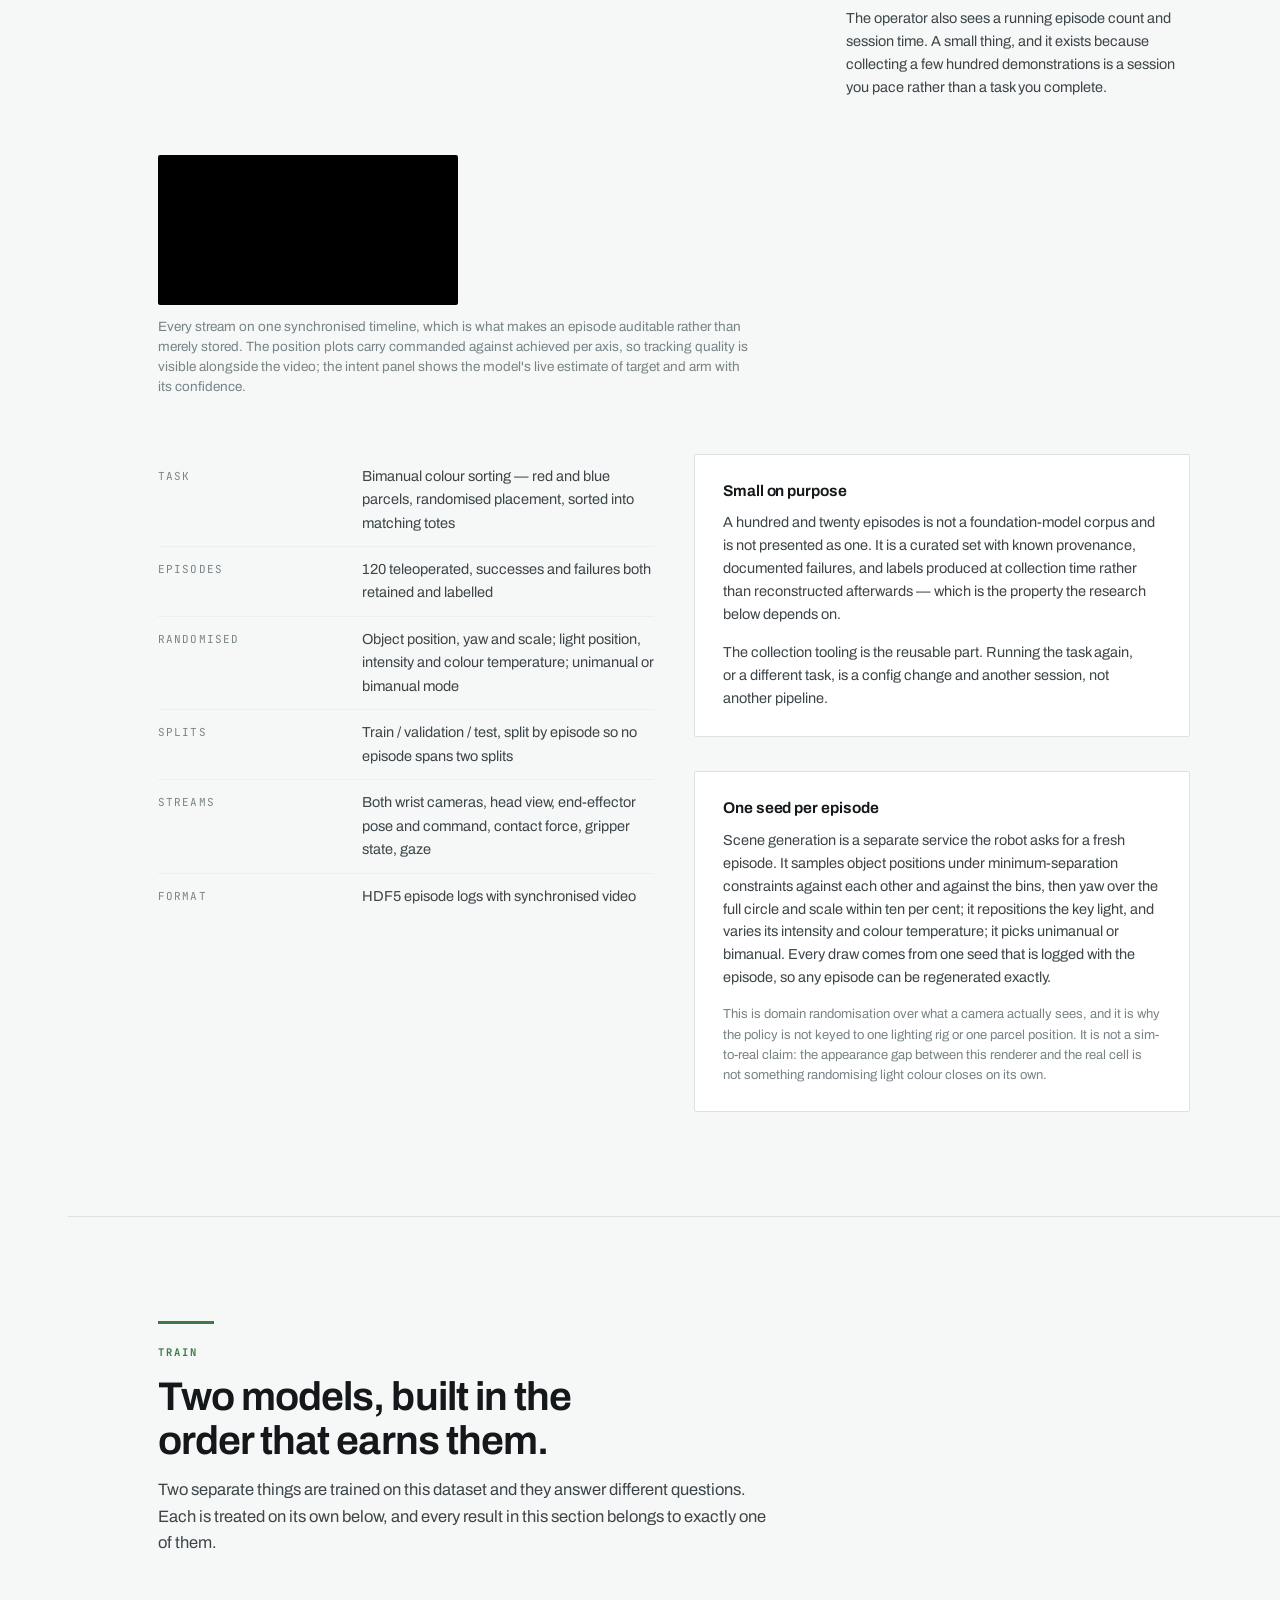
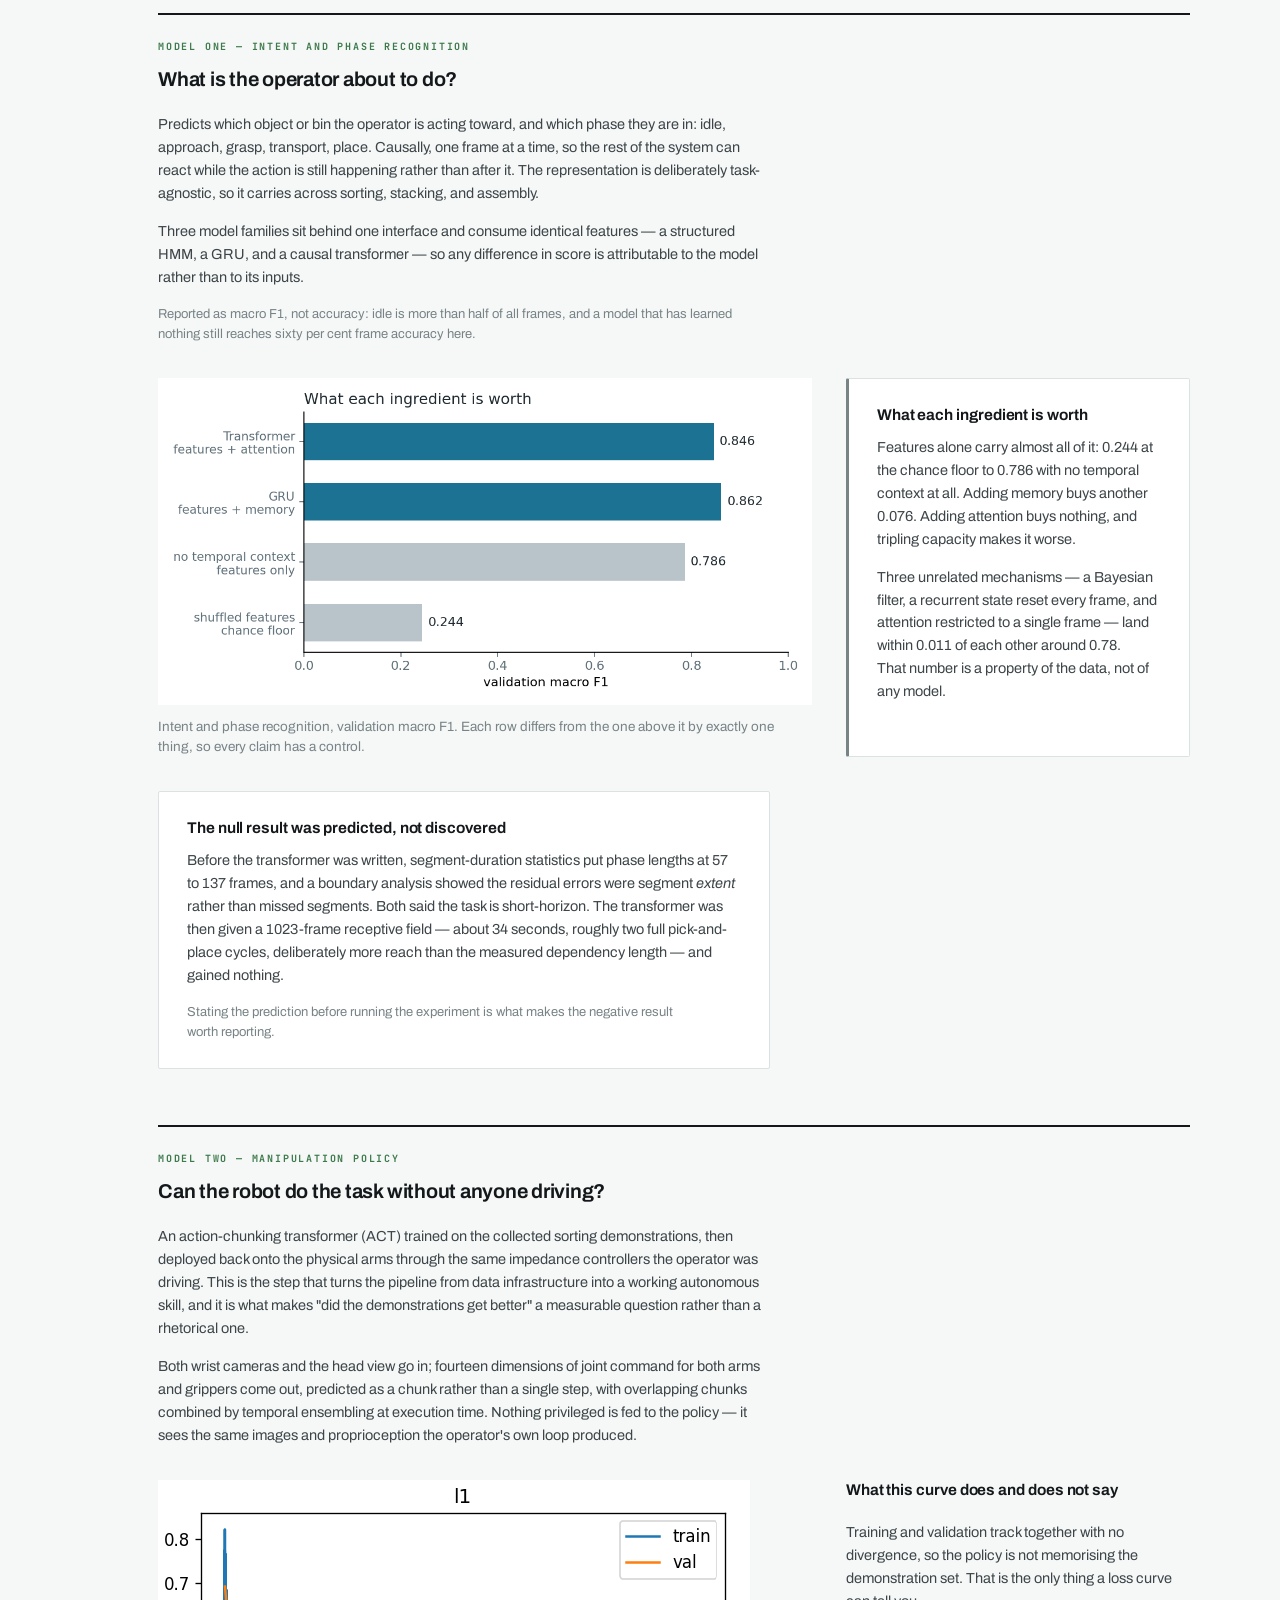
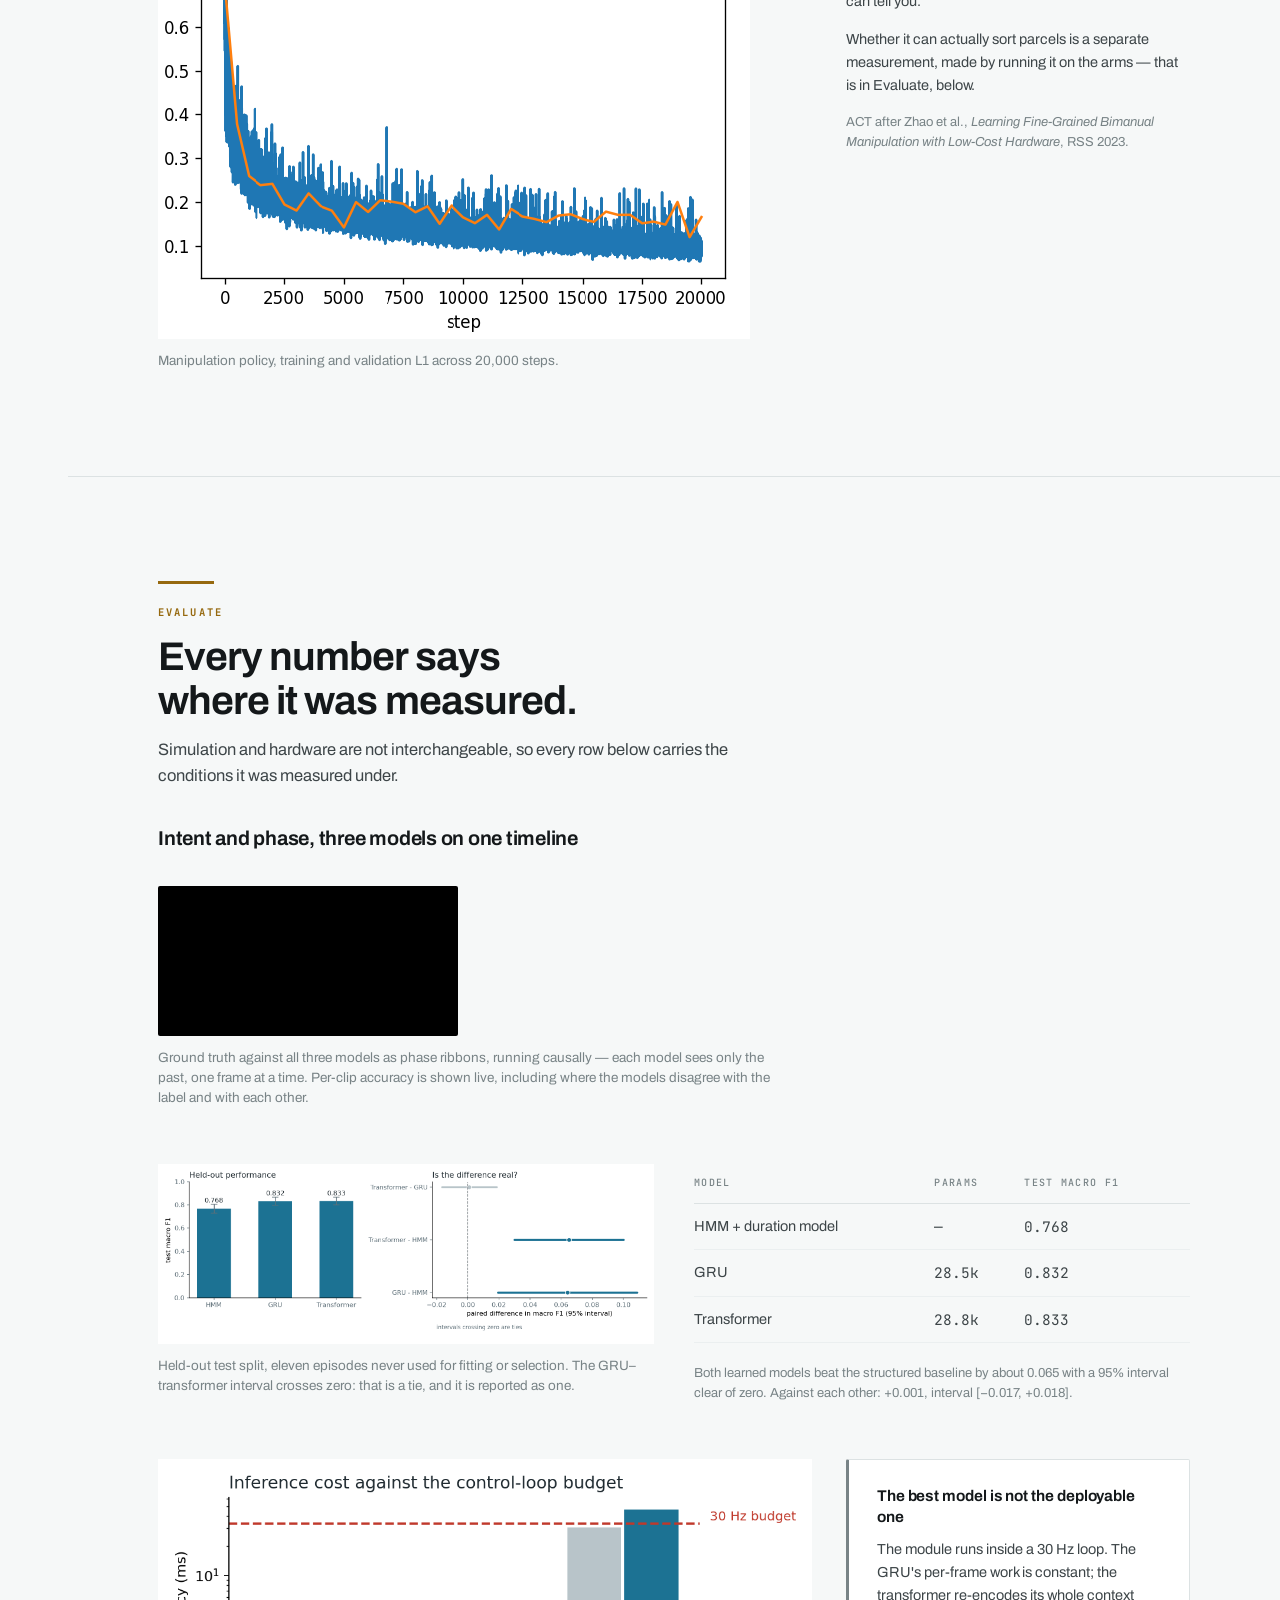
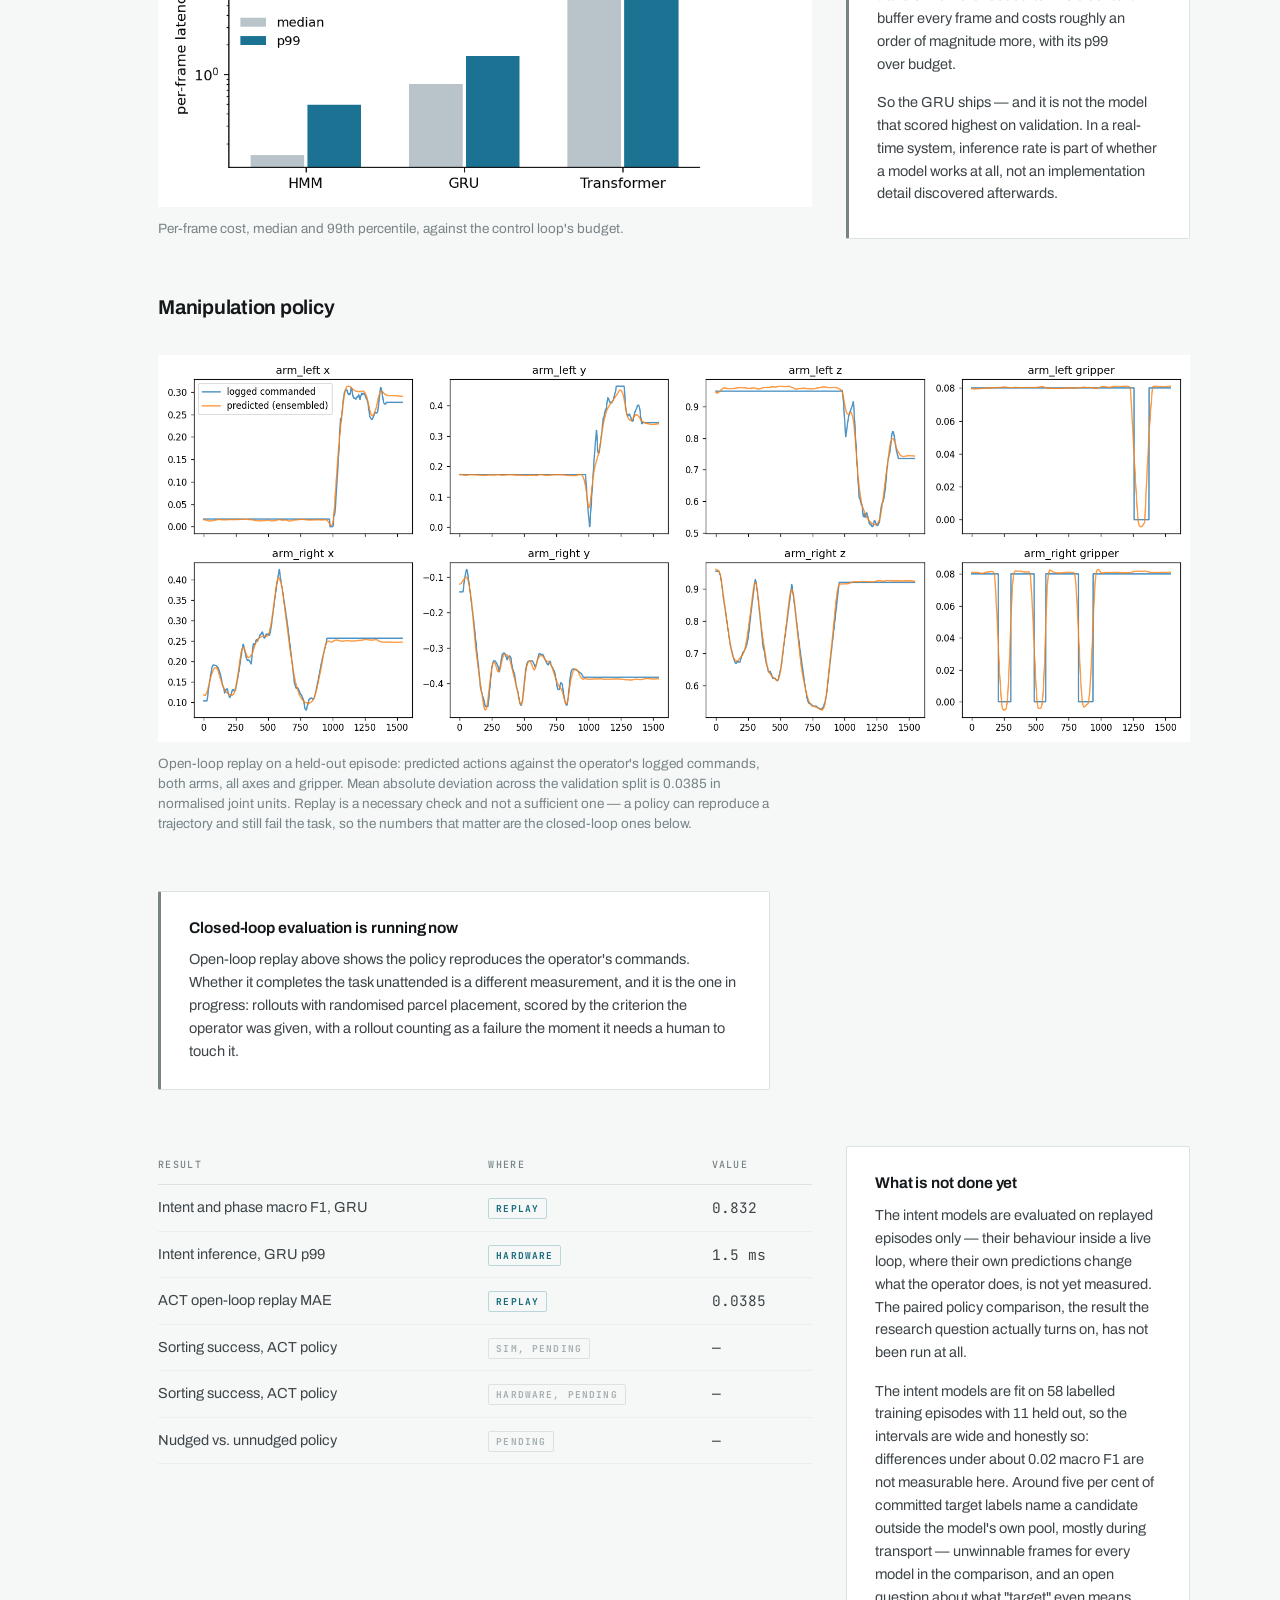
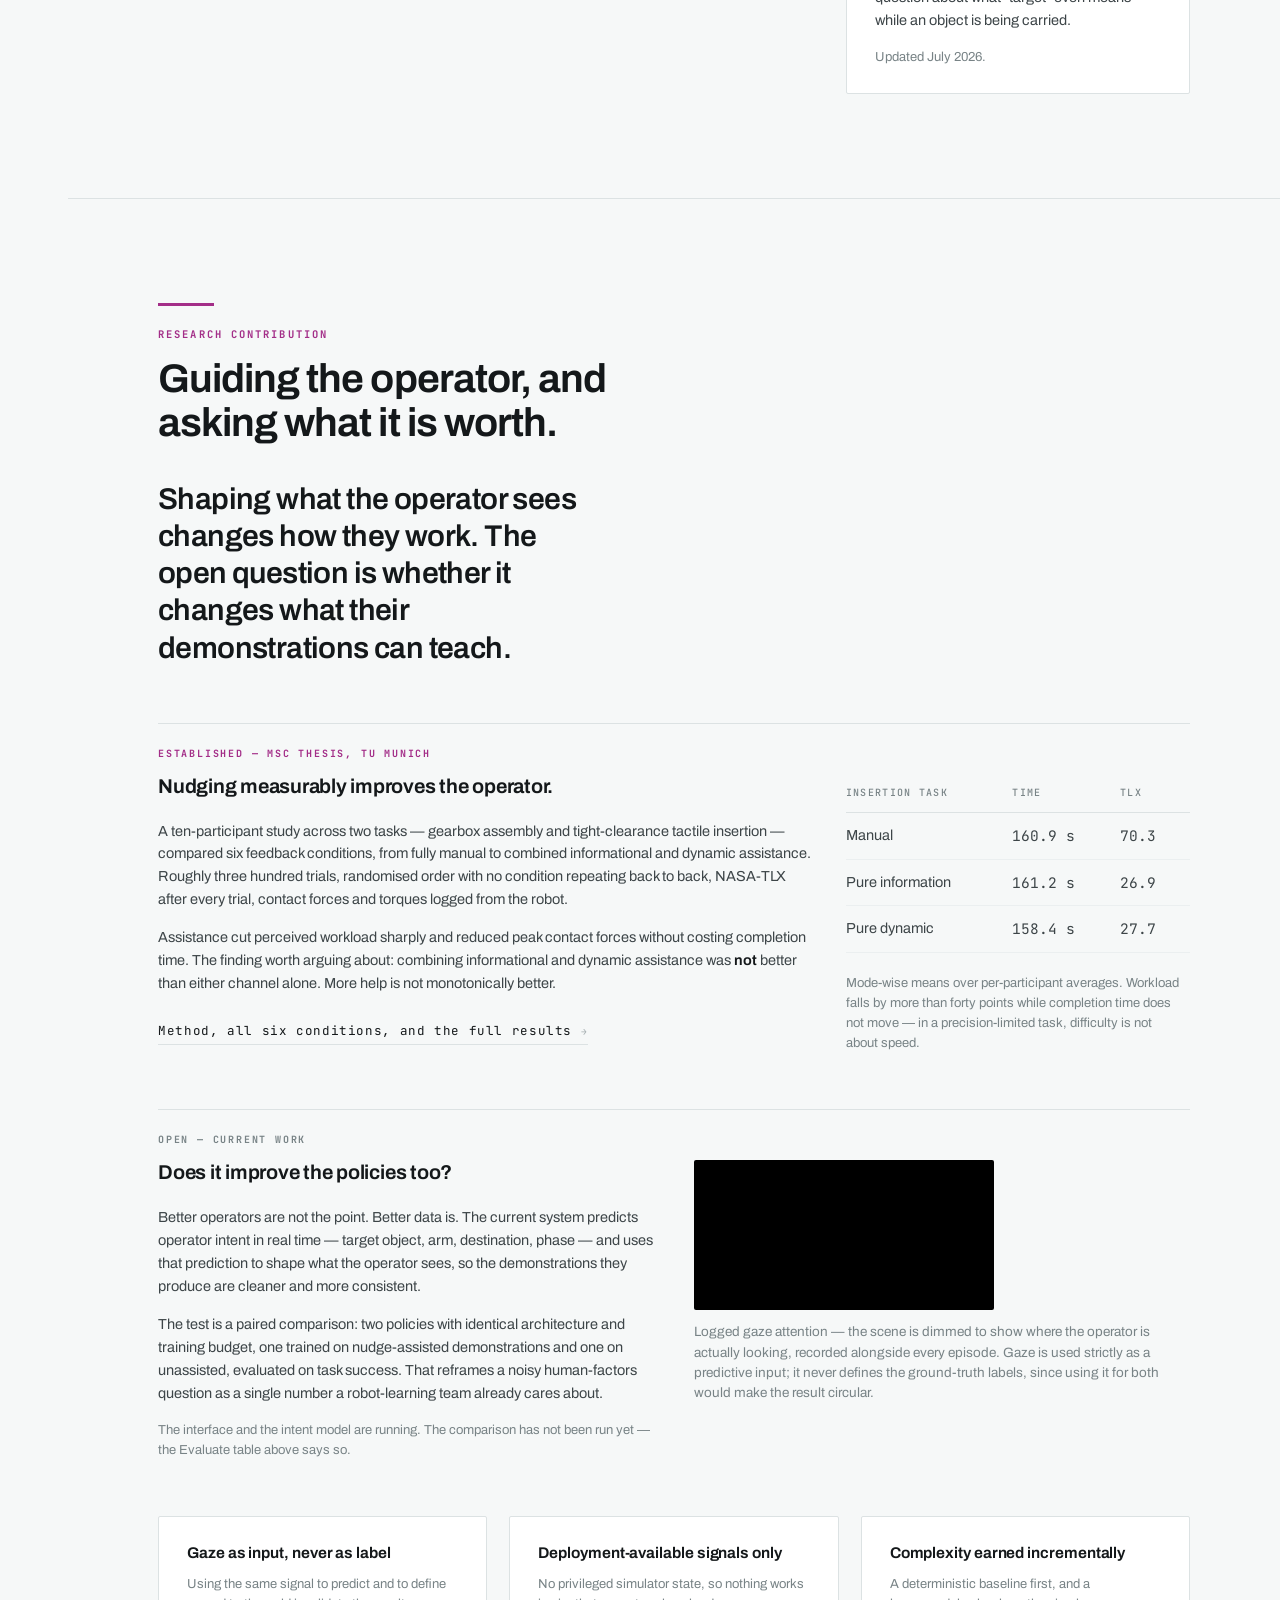
==== commit 475ad699: "removed a line" ====
--- a/index.html
+++ b/index.html
@@ -785,10 +785,6 @@
         completes the task unattended is a different measurement, and it is the one in progress:
         rollouts with randomised parcel placement, scored by the criterion the operator was
         given, with a rollout counting as a failure the moment it needs a human to touch it.
-      </p>
-      <p class="small">
-        Simulation results first, then hardware. Both go in the table below, labelled, when they
-        exist — not before.
       </p>
     </div>
 
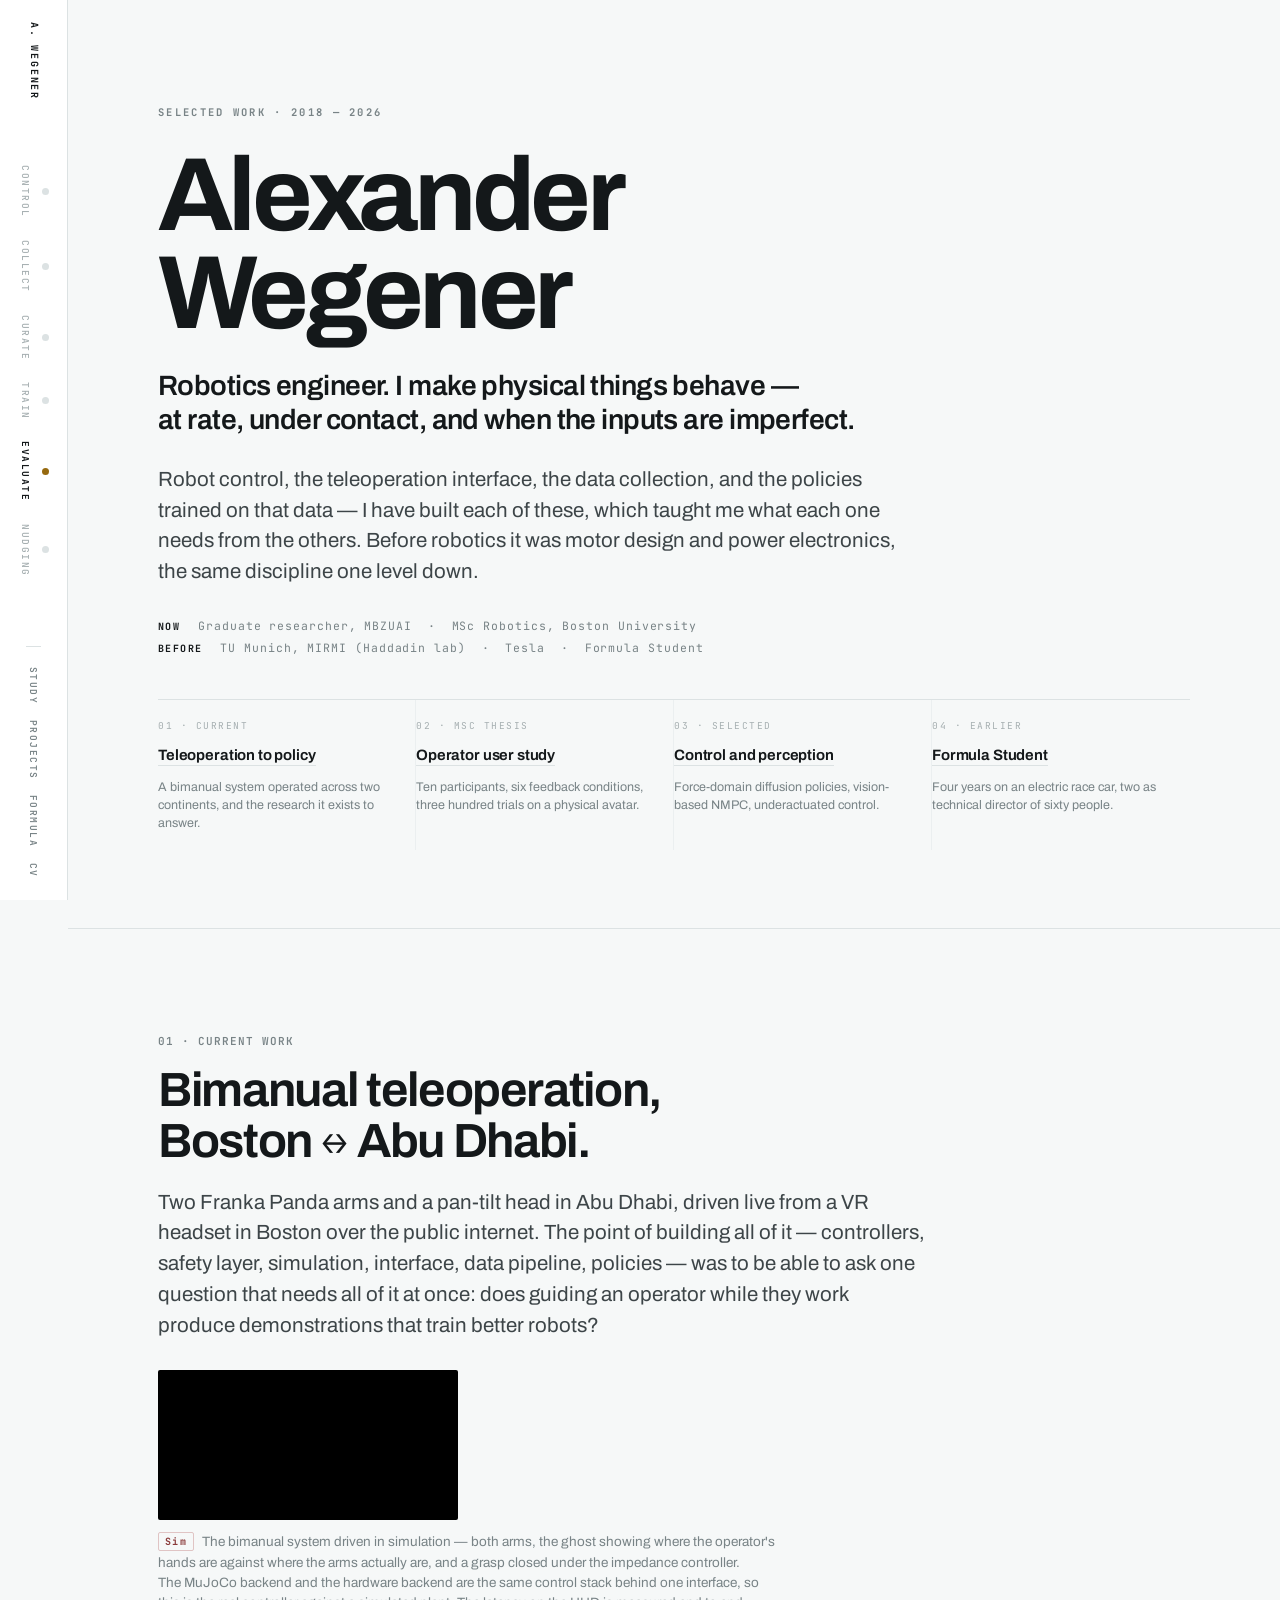
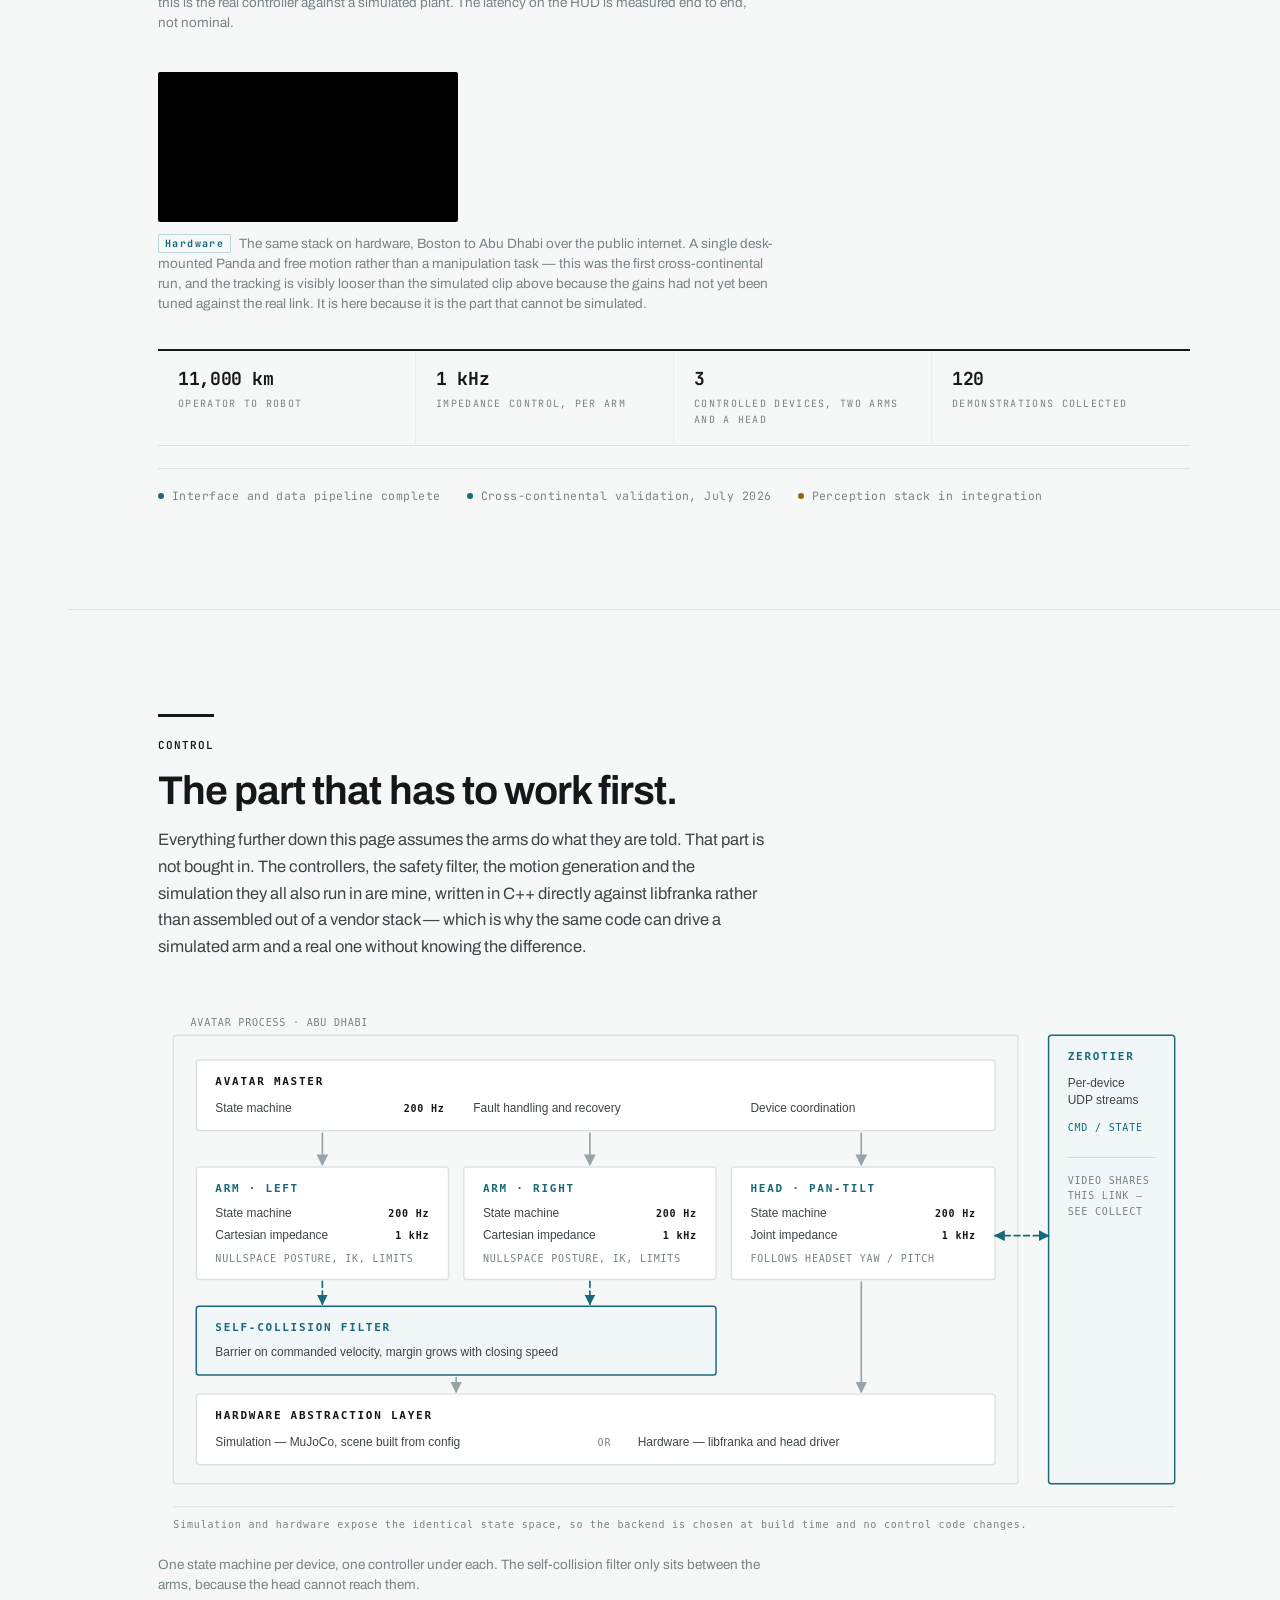
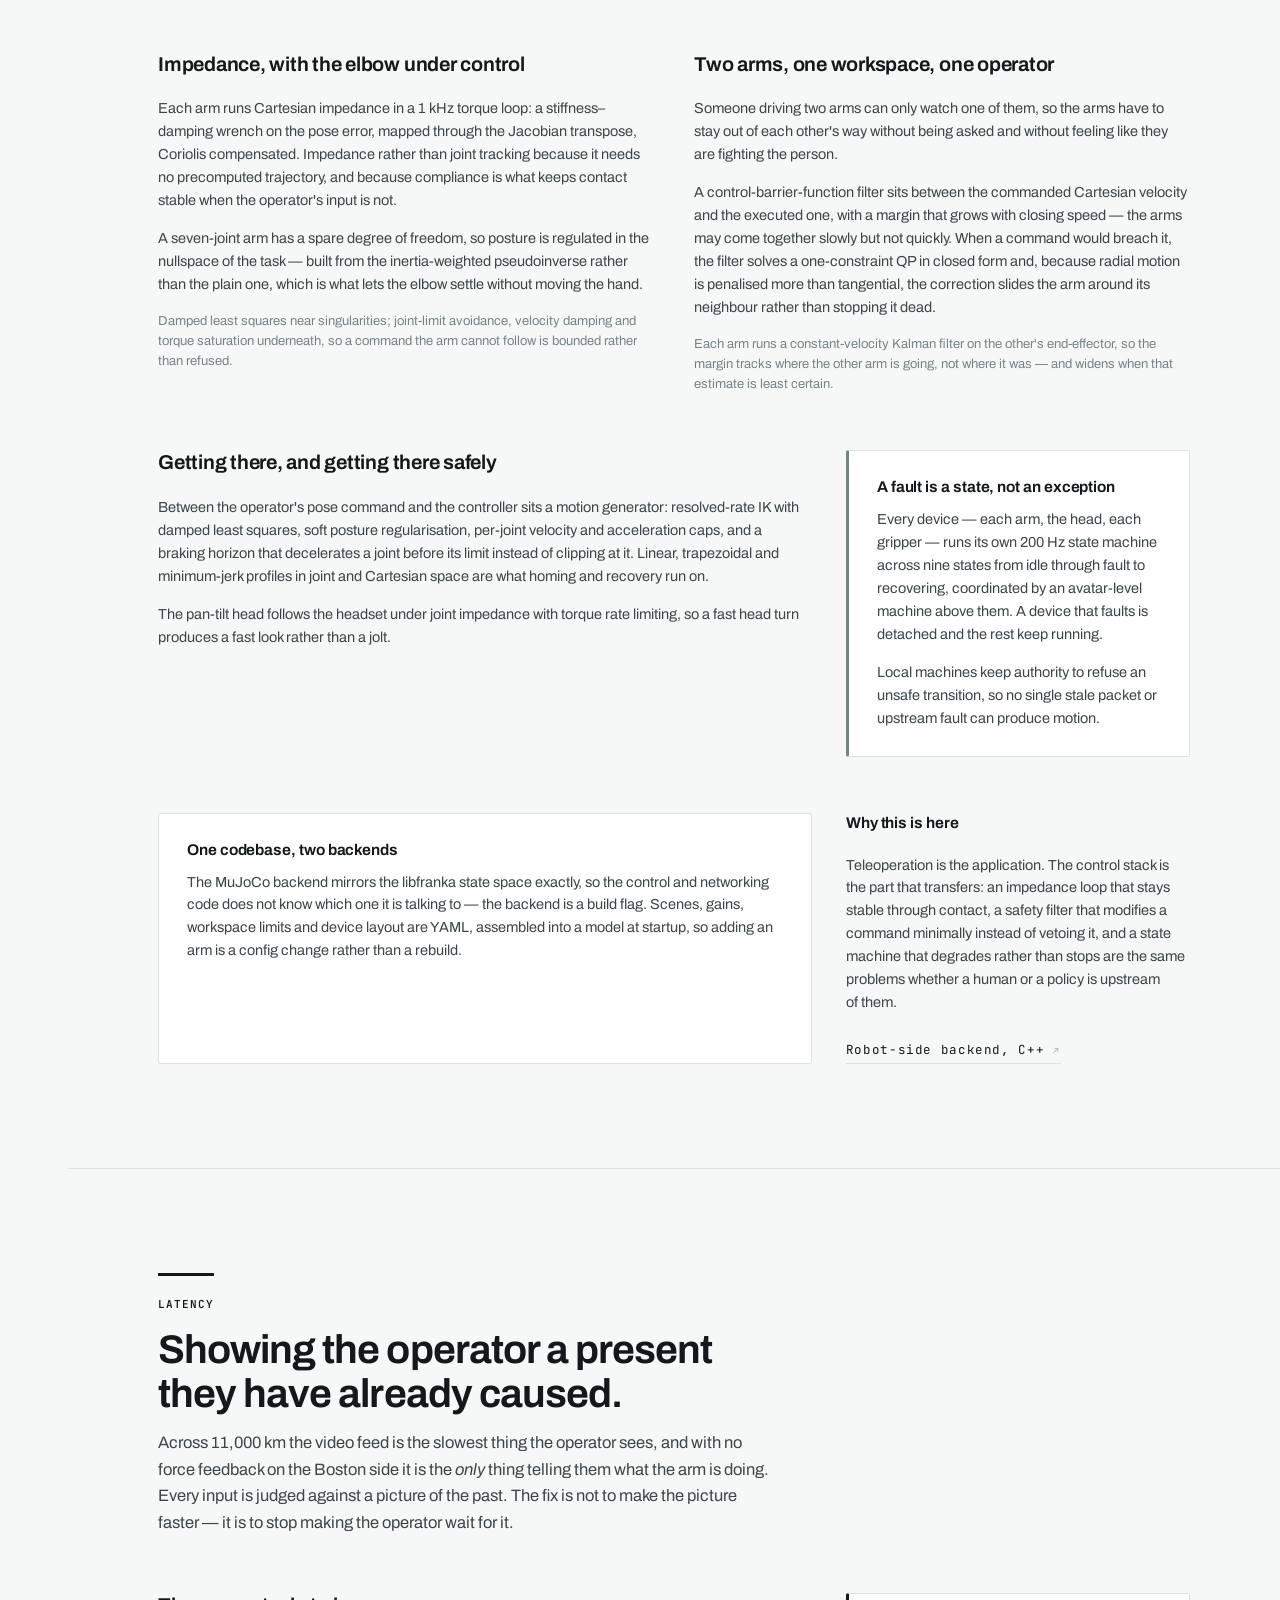
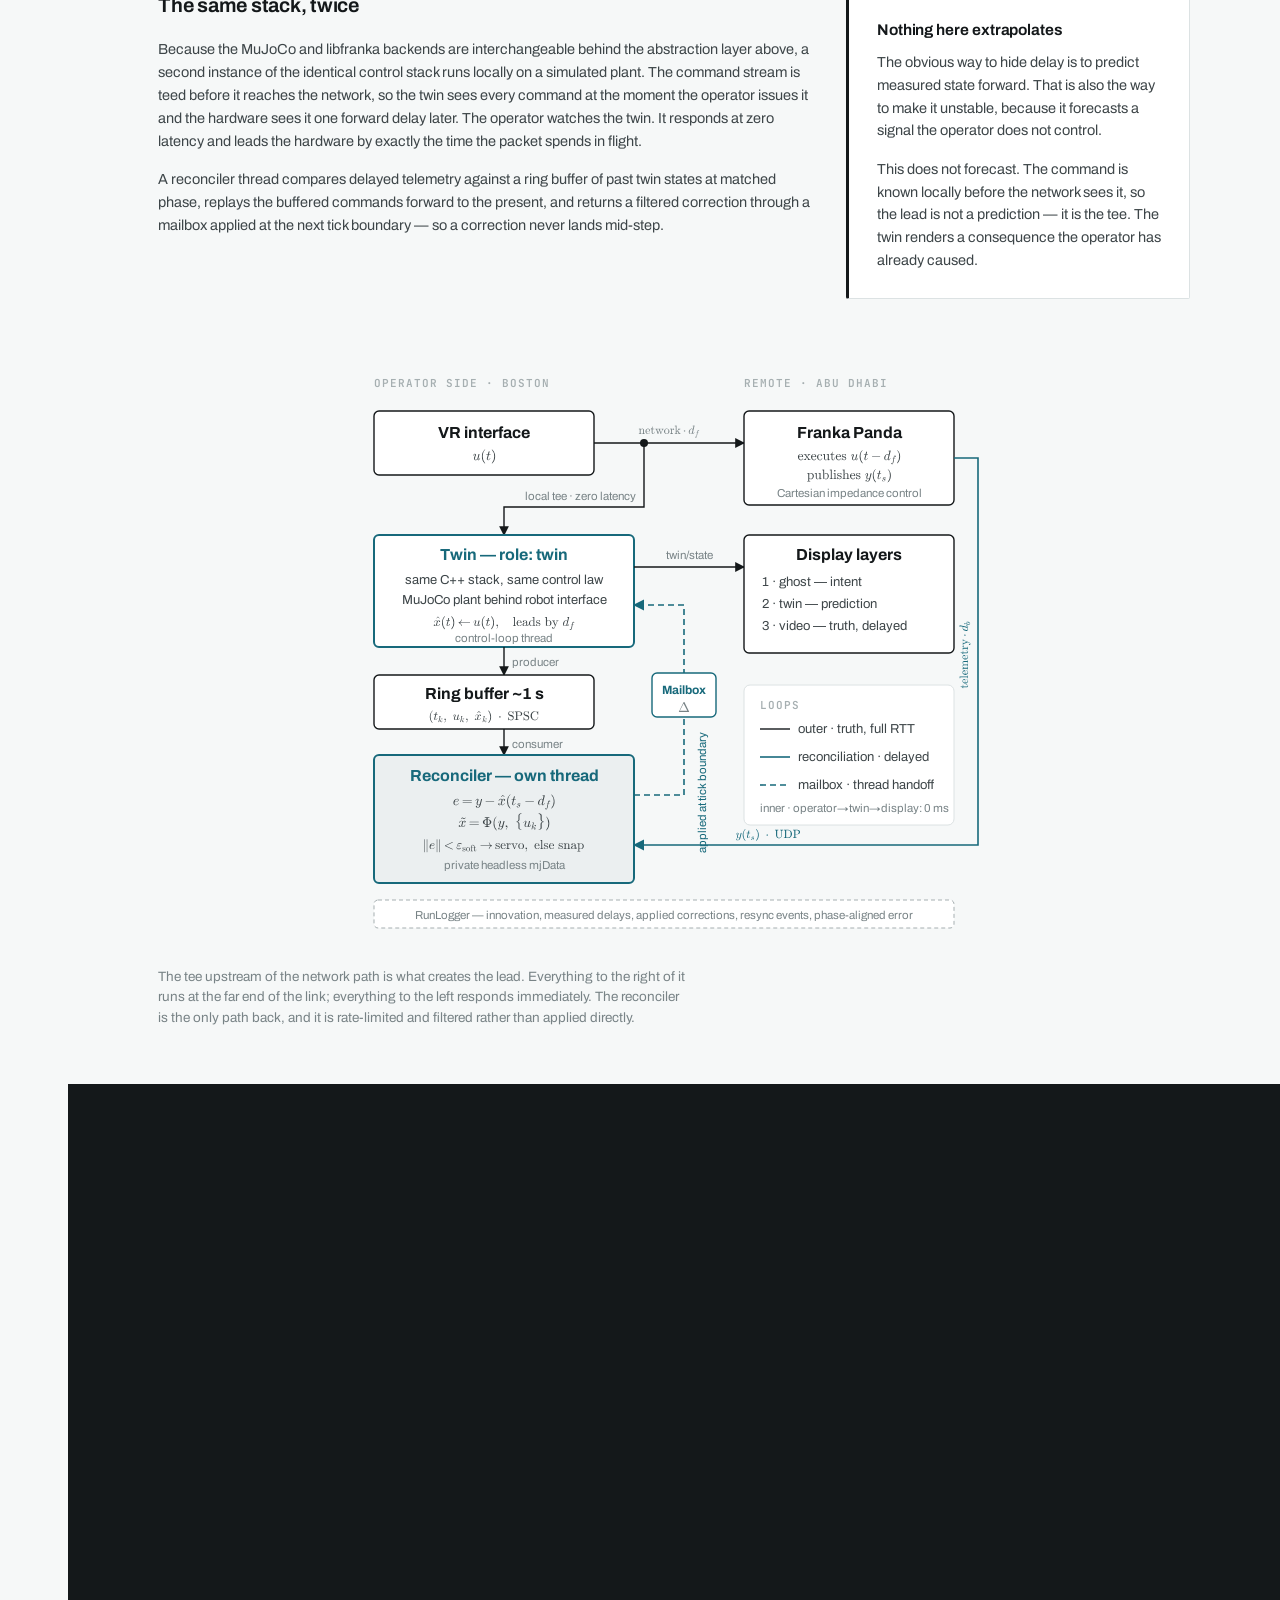
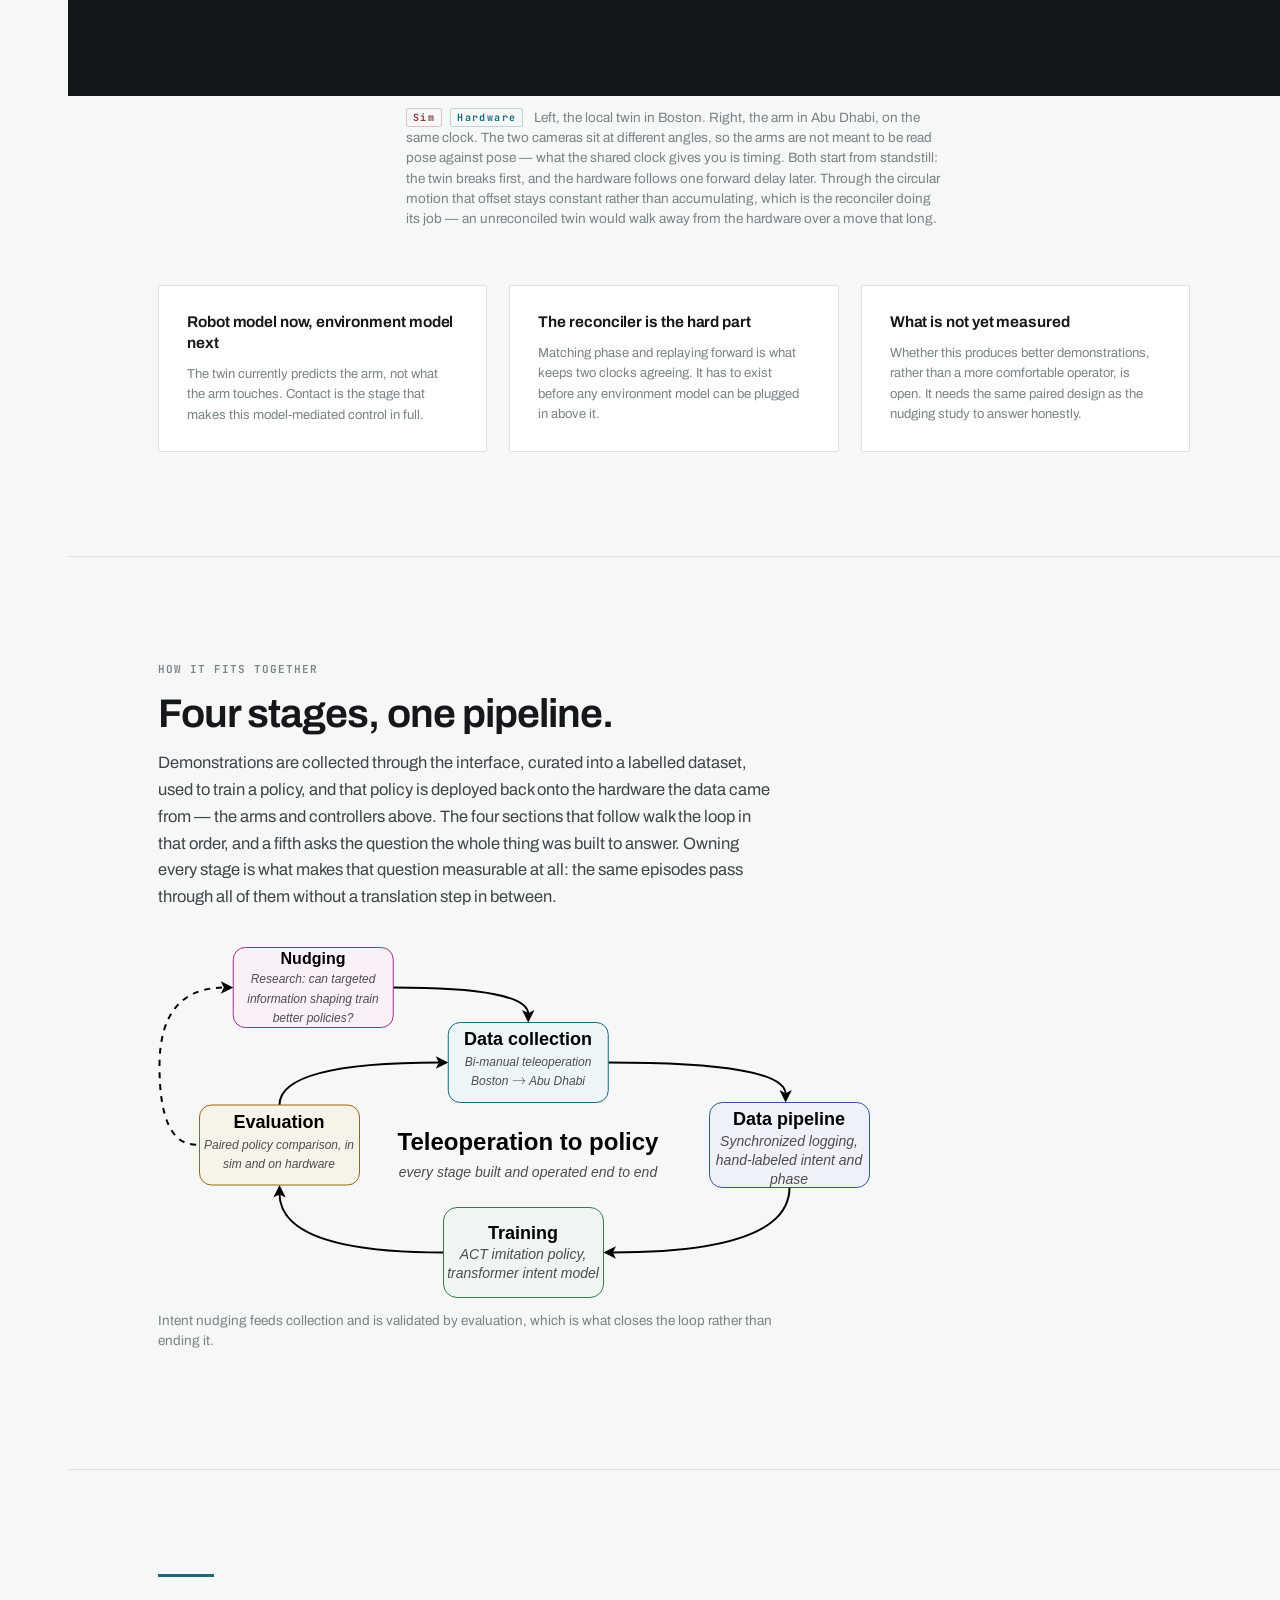
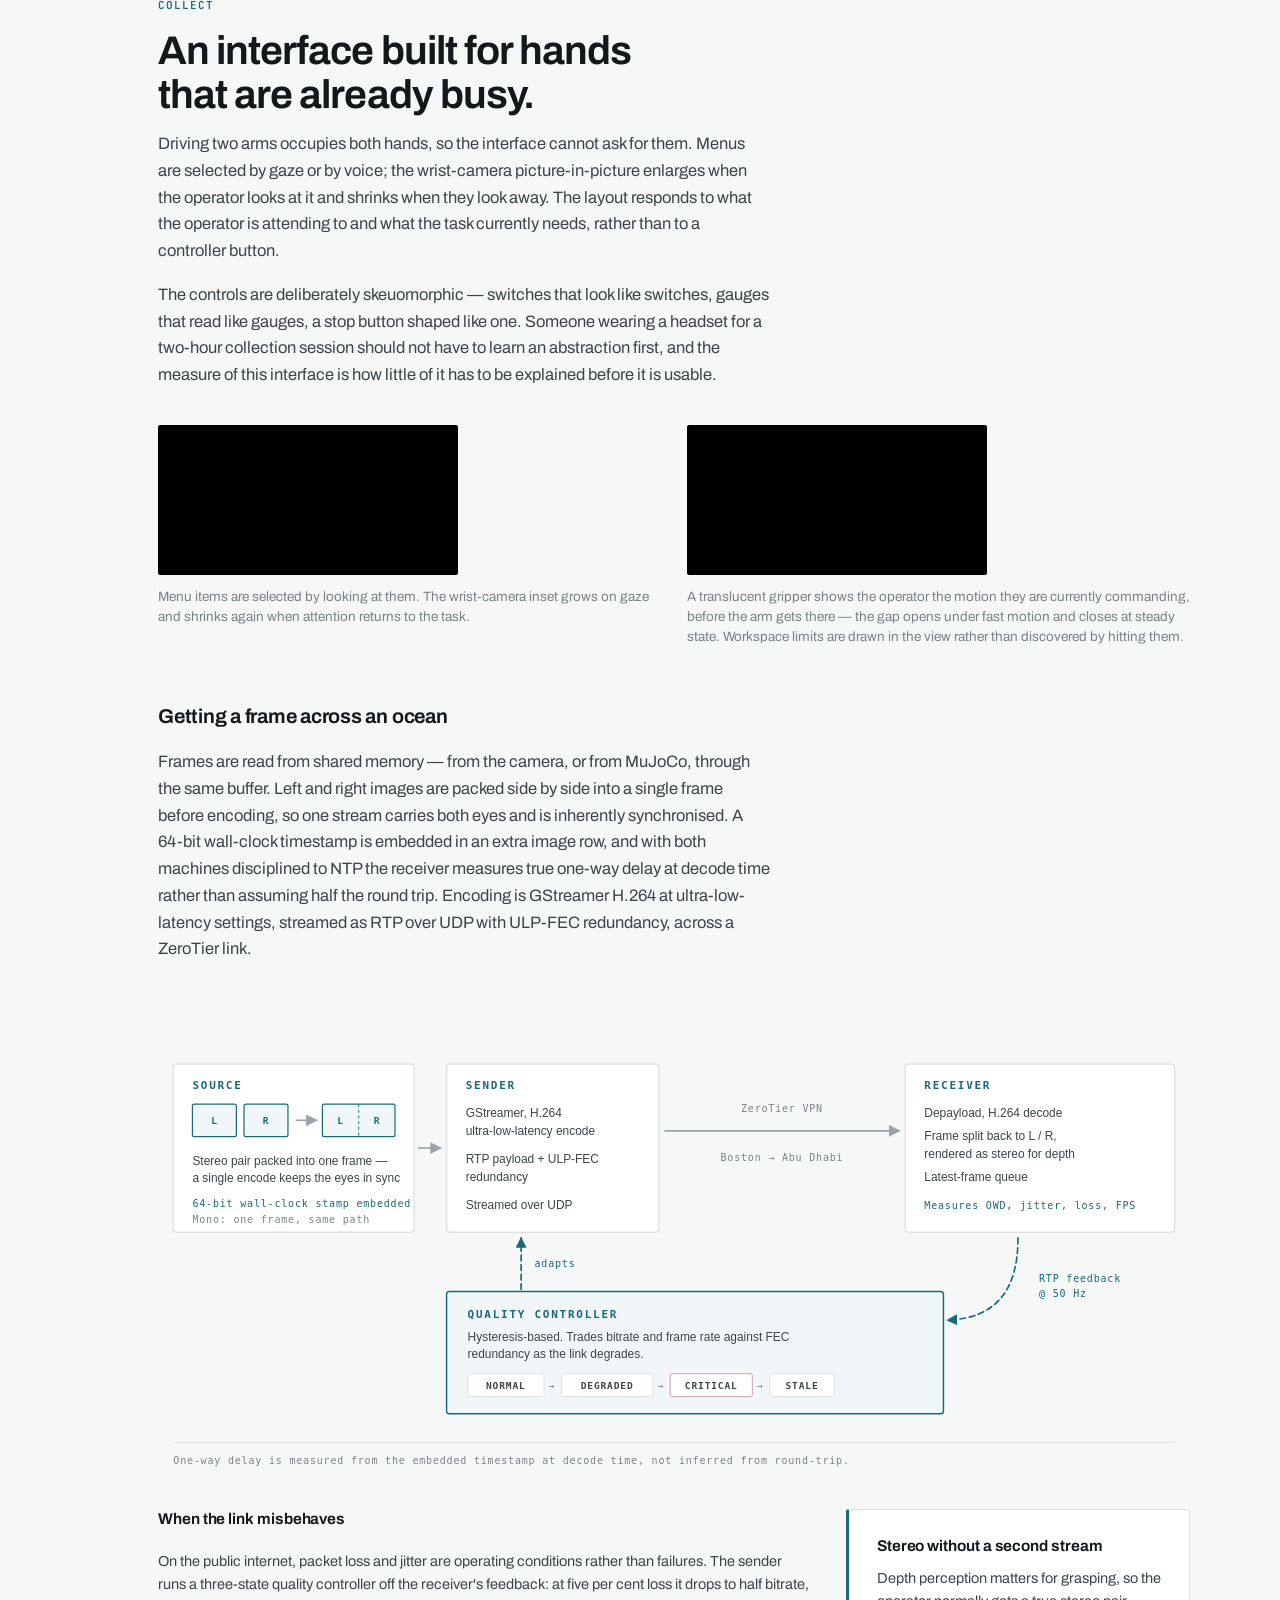
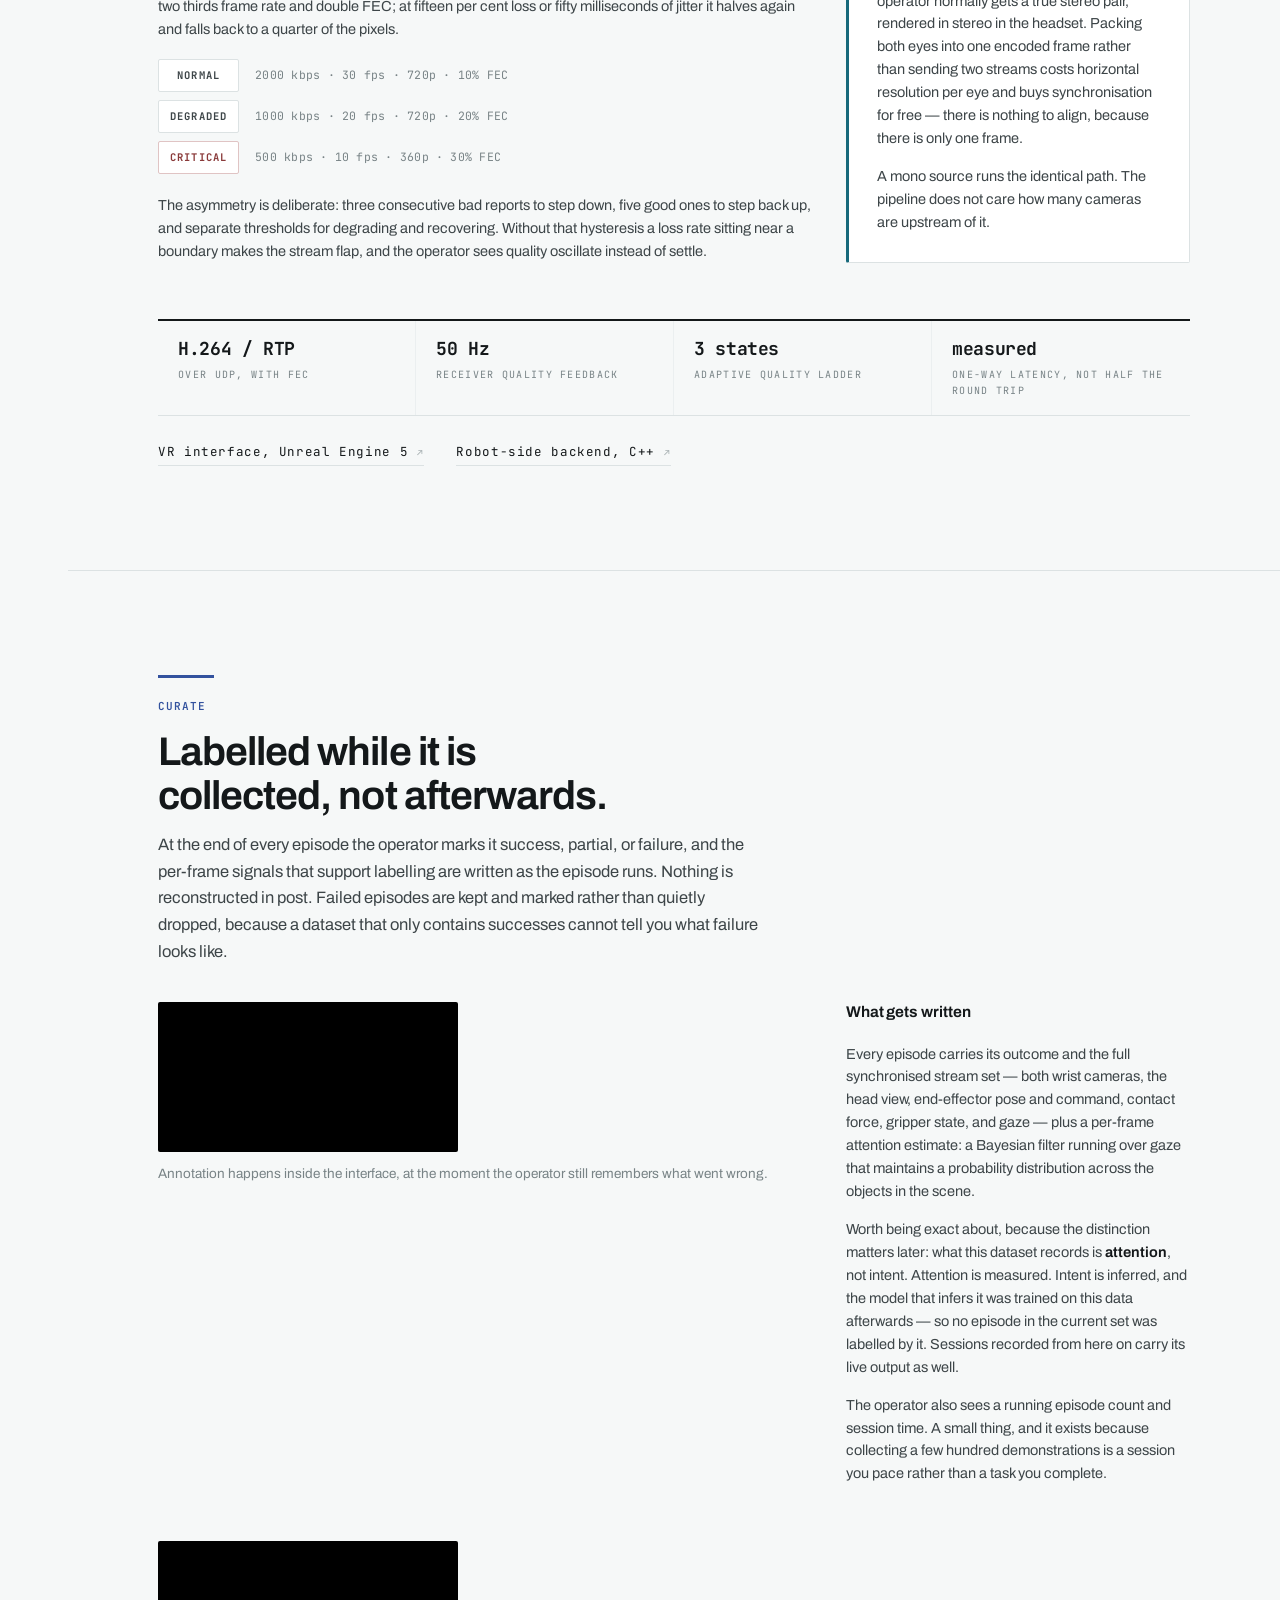
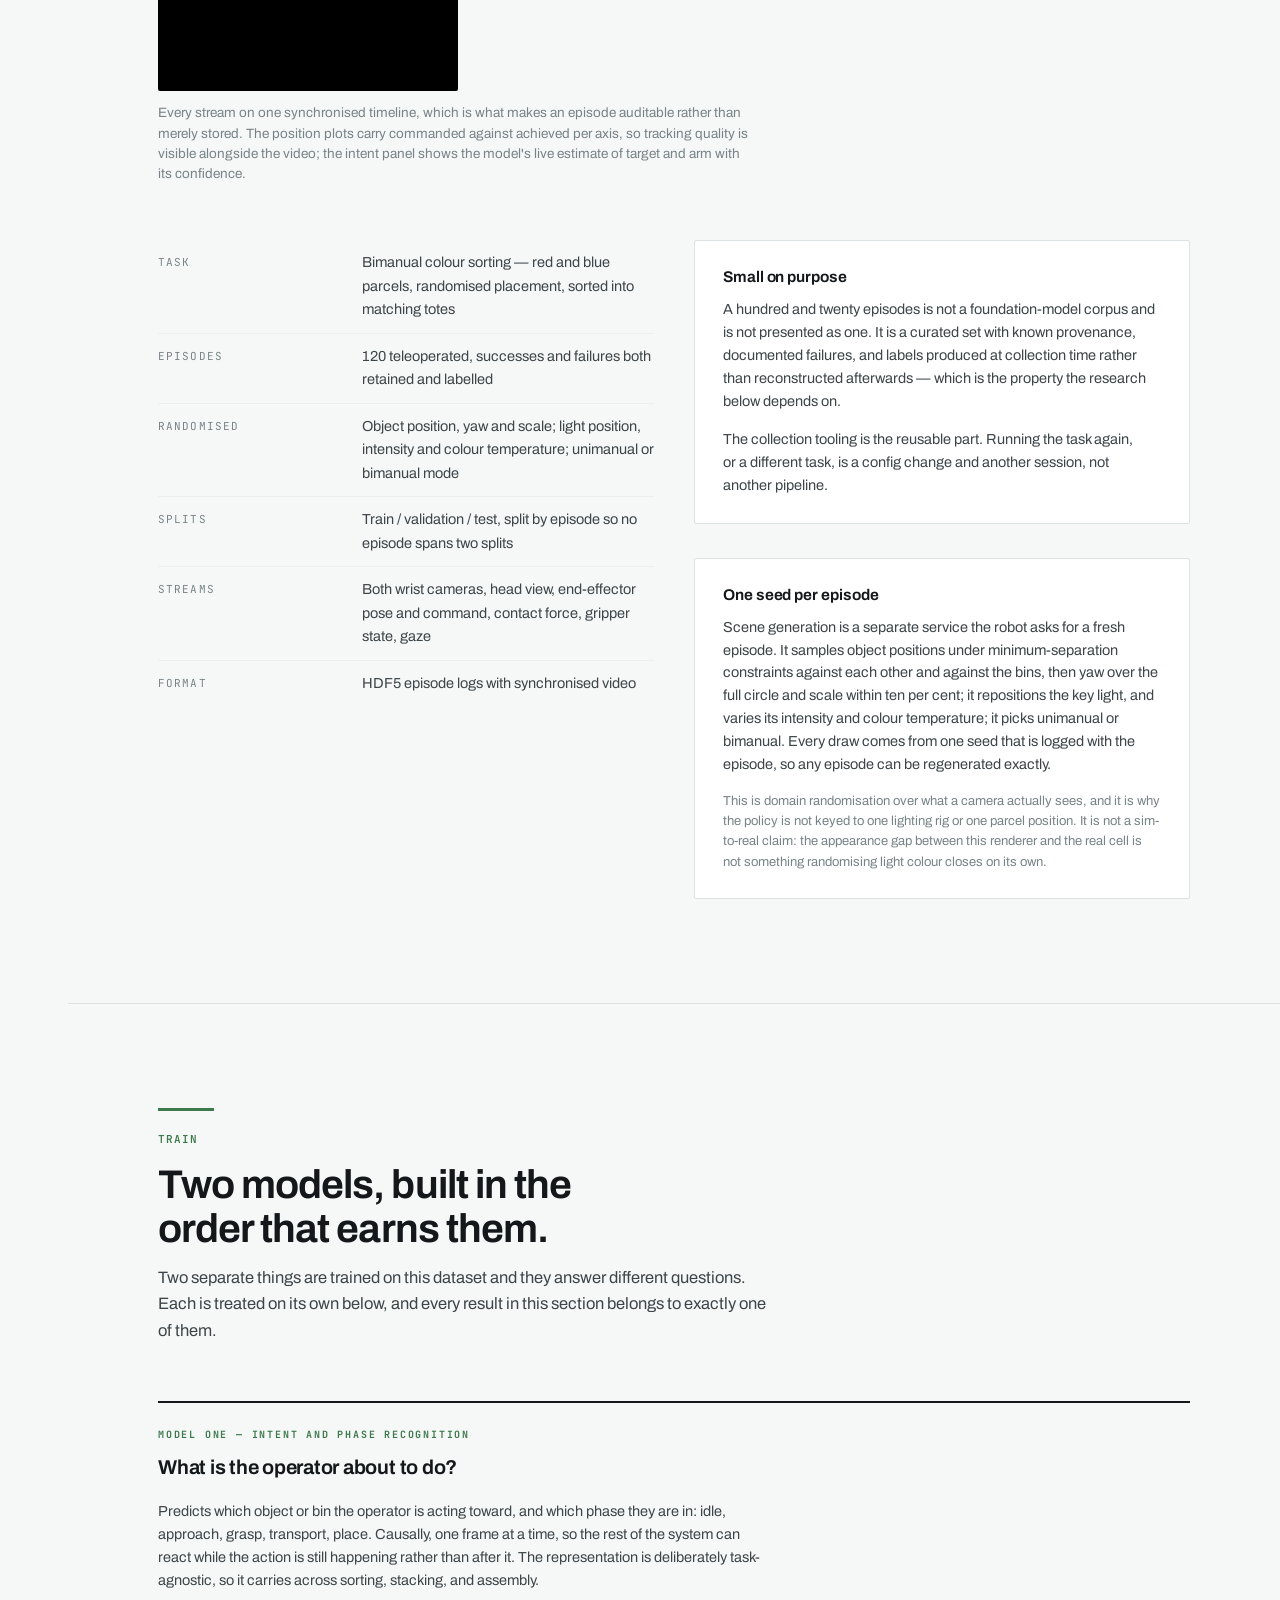
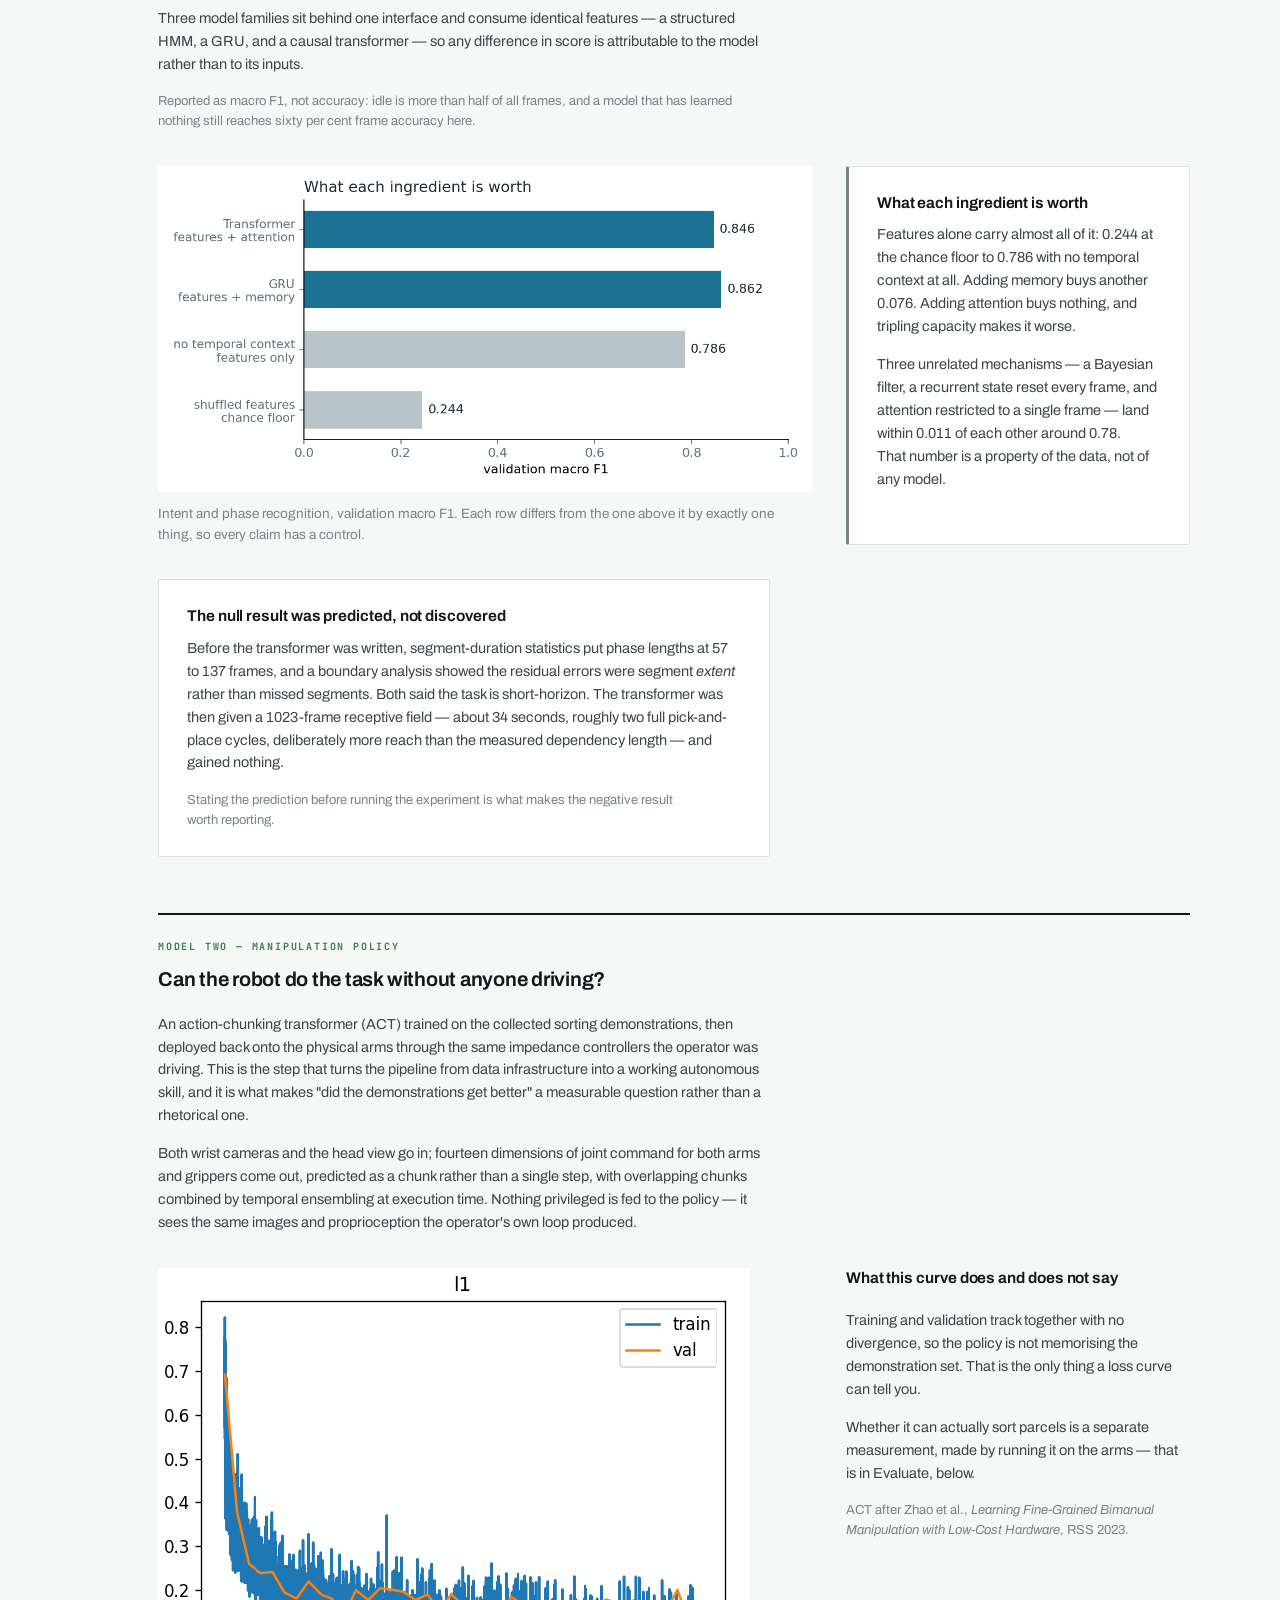
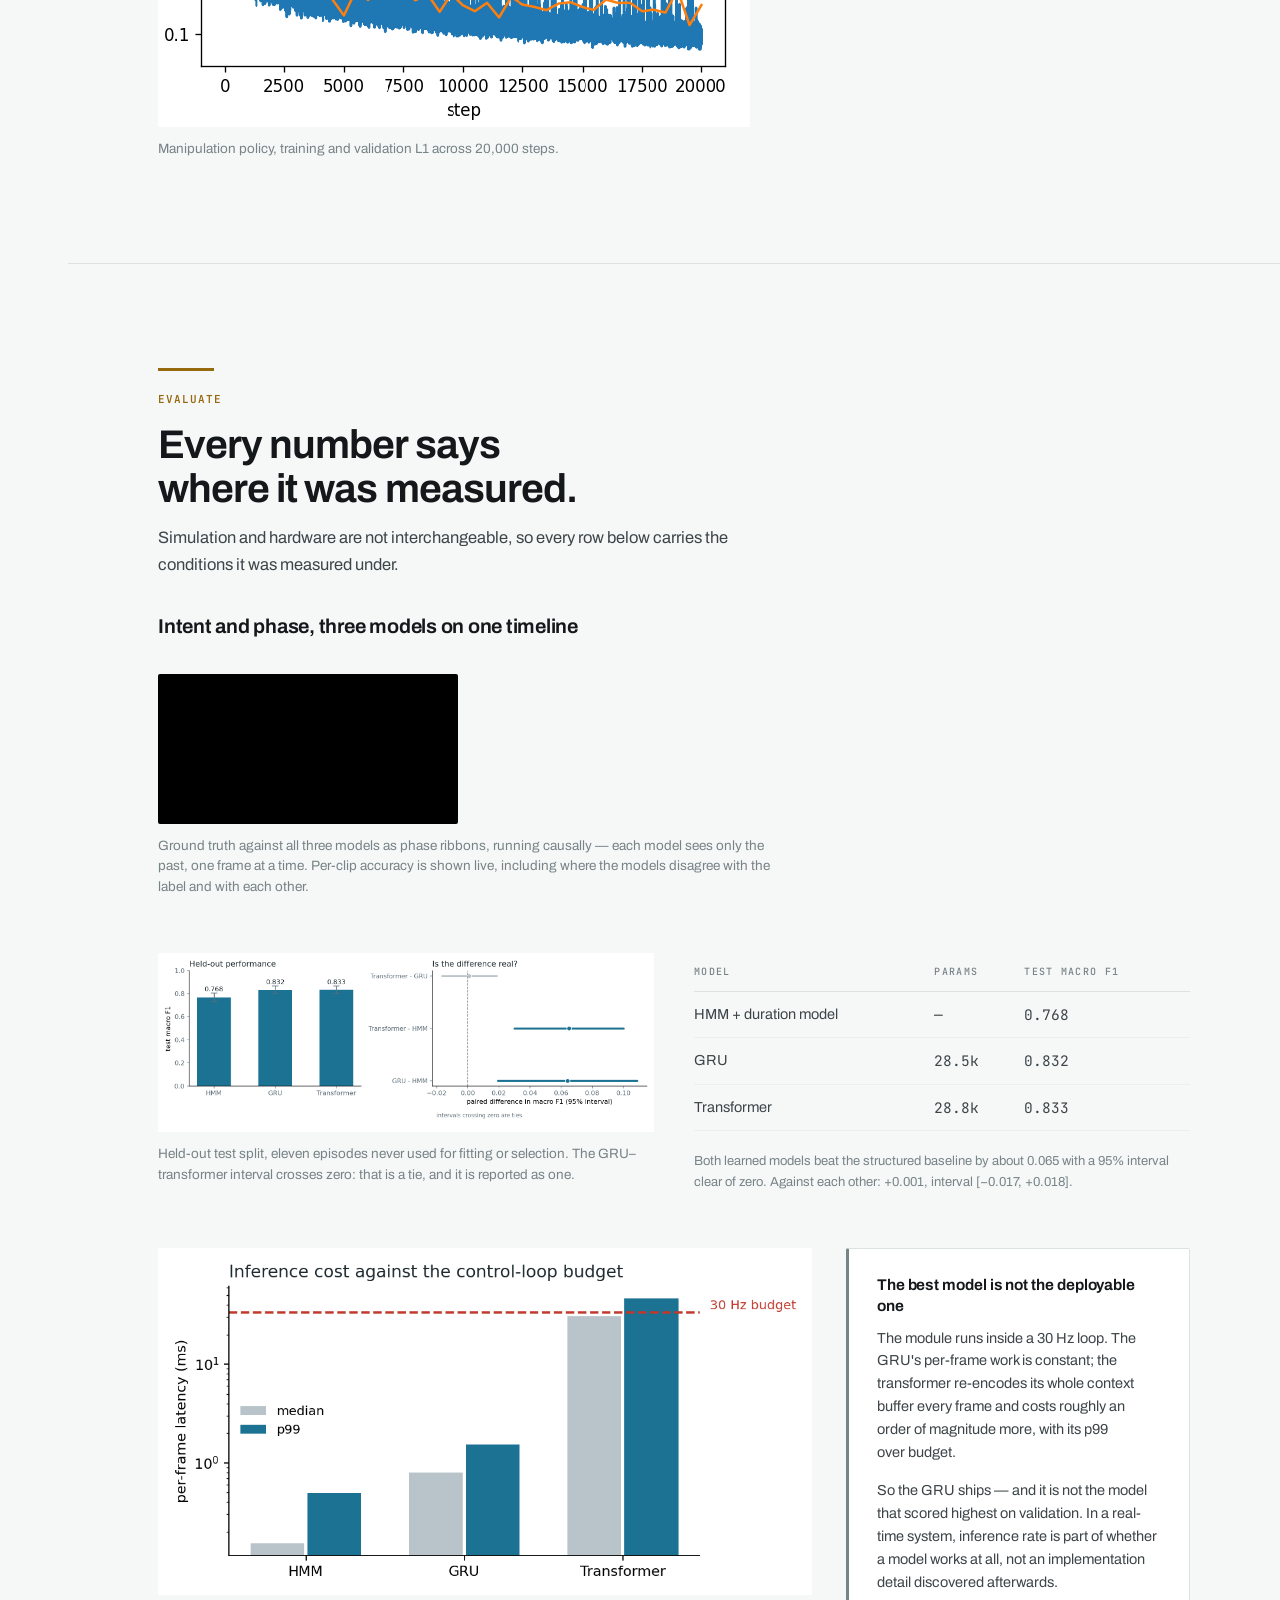
==== commit b88a81c2: "added real hardware" ====
--- a/index.html
+++ b/index.html
@@ -122,13 +122,28 @@
     <figure class="media">
       <video src="assets/hero.mp4" autoplay muted loop playsinline></video>
       <figcaption>
-        Operator in Boston, arms in Abu Dhabi, one clock. The latency on the HUD is measured
-        end to end, not nominal.
+        <span class="sim">Sim</span>The bimanual system driven in simulation — both arms, the ghost showing where the
+        operator's hands are against where the arms actually are, and a grasp closed under
+        the impedance controller. The MuJoCo backend and the hardware backend are the same
+        control stack behind one interface, so this is the real controller against a
+        simulated plant. The latency on the HUD is measured end to end, not nominal.
       </figcaption>
     </figure>
 
-    <!-- Figures that all describe this one system, so they can be read against
-         each other. VERIFY: 11,000 km is the great-circle distance, rounded down. -->
+    <!-- The evidence for the claim the lede makes. Sim above shows the interface;
+         this shows the same stack driving hardware across the real link. -->
+    <figure class="media media--second">
+      <video src="assets/hw-crosscontinental.mp4" autoplay muted loop playsinline></video>
+      <figcaption>
+        <span class="hw">Hardware</span>The same stack on hardware, Boston to Abu Dhabi over the public internet. A single
+        desk-mounted Panda and free motion rather than a manipulation task — this was the
+        first cross-continental run, and the tracking is visibly looser than the simulated
+        clip above because the gains had not yet been tuned against the real link. It is
+        here because it is the part that cannot be simulated.
+      </figcaption>
+    </figure>
+
+    <!-- Figures that all describe this one system, so they can be read against each other. -->
     <div class="specs specs--4 specs--scope">
       <div><b>11,000 km</b><span>operator to robot</span></div>
       <div><b>1 kHz</b><span>impedance control, per arm</span></div>
@@ -155,8 +170,10 @@
       <h2>The part that has to work first.</h2>
       <p>
         Everything further down this page assumes the arms do what they are told. That part is
-        not bought in — controllers, safety filter, motion generation and the simulation it all
-        also runs in are about ten thousand lines of my C++.
+        not bought in. The controllers, the safety filter, the motion generation and the
+        simulation they all also run in are mine, written in C++ directly against libfranka
+        rather than assembled out of a vendor stack — which is why the same code can drive a
+        simulated arm and a real one without knowing the difference.
       </p>
     </div>
 
@@ -264,6 +281,233 @@
         <div class="linkrow">
           <a class="link" href="https://github.com/AlexanderWegenerRobotics/teleop-simulator">Robot-side backend, C++ <em>↗</em></a>
         </div>
+      </div>
+    </div>
+  </div>
+</section>
+
+<!-- ============================================================
+     PREDICTIVE TWIN — sits here because it is the payoff of the
+     hardware abstraction layer described directly above, not a
+     separate capability. Deliberately NOT in the rail: the rail is
+     the five loop stages and the loop section promises exactly four
+     sections plus a fifth.
+     ============================================================ -->
+<section id="twin" class="sec--twin">
+  <div class="wrap">
+    <div class="sechead measure">
+      <div class="stage-rule"></div>
+      <span class="eyebrow">Latency</span>
+      <h2>Showing the operator a present they have already caused.</h2>
+      <p>
+        Across 11,000 km the video feed is the slowest thing the operator sees, and with no
+        force feedback on the Boston side it is the <em>only</em> thing telling them what the
+        arm is doing. Every input is judged against a picture of the past. The fix is not to
+        make the picture faster — it is to stop making the operator wait for it.
+      </p>
+    </div>
+
+    <div class="mt-l g-2-1">
+      <div>
+        <h3>The same stack, twice</h3>
+        <p class="small mt-s">
+          Because the MuJoCo and libfranka backends are interchangeable behind the abstraction
+          layer above, a second instance of the identical control stack runs locally on a
+          simulated plant. The command stream is teed before it reaches the network, so the
+          twin sees every command at the moment the operator issues it and the hardware sees
+          it one forward delay later. The operator watches the twin. It responds at zero
+          latency and leads the hardware by exactly the time the packet spends in flight.
+        </p>
+        <p class="small">
+          A reconciler thread compares delayed telemetry against a ring buffer of past twin
+          states at matched phase, replays the buffered commands forward to the present, and
+          returns a filtered correction through a mailbox applied at the next tick boundary —
+          so a correction never lands mid-step.
+        </p>
+      </div>
+      <div class="panel panel--accent">
+        <h4>Nothing here extrapolates</h4>
+        <p class="small">
+          The obvious way to hide delay is to predict measured state forward. That is also the
+          way to make it unstable, because it forecasts a signal the operator does not control.
+        </p>
+        <p class="small">
+          This does not forecast. The command is known locally before the network sees it, so
+          the lead is not a prediction — it is the tee. The twin renders a consequence the
+          operator has already caused.
+        </p>
+      </div>
+    </div>
+
+    <figure class="figure--twin">
+      <svg viewBox="0 0 660 600" xmlns="http://www.w3.org/2000/svg" role="img"
+           aria-labelledby="twinTitle twinDesc"
+           font-family="Archivo, 'Helvetica Neue', Arial, sans-serif">
+        <title id="twinTitle">Predictive twin architecture</title>
+        <desc id="twinDesc">Operator commands in Boston are teed locally to a twin running the same
+        control stack on a MuJoCo plant, so the twin leads the remote Franka Panda in Abu Dhabi by the
+        forward network delay. A reconciler thread compares delayed telemetry against a ring buffer of
+        past twin states, replays the buffered commands forward to the present, and returns a correction
+        to the control loop through a mailbox.</desc>
+
+        <defs>
+          <marker id="tw-arr" viewBox="0 0 10 10" refX="9" refY="5"
+                  markerWidth="7" markerHeight="7" orient="auto-start-reverse">
+            <path d="M 0 0 L 10 5 L 0 10 z" fill="#14181A"/>
+          </marker>
+          <marker id="tw-arrA" viewBox="0 0 10 10" refX="9" refY="5"
+                  markerWidth="7" markerHeight="7" orient="auto-start-reverse">
+            <path d="M 0 0 L 10 5 L 0 10 z" fill="#17697B"/>
+          </marker>
+        </defs>
+
+        <style>
+          .box   { fill:#FFFFFF; stroke:#14181A; stroke-width:1.4 }
+          .boxA  { fill:#FFFFFF; stroke:#17697B; stroke-width:2 }
+          .boxAt { fill:#EBEFF0; stroke:#17697B; stroke-width:2 }
+          .ttl   { font-size:16px; font-weight:700; fill:#14181A }
+          .ttlA  { font-size:16px; font-weight:700; fill:#17697B }
+          .txt   { font-size:13px; fill:#3D4548 }
+          .note  { font-size:11.5px; fill:#788386 }
+          .noteA { font-size:11.5px; fill:#17697B }
+          .eyebrow { font-family:'JetBrains Mono', ui-monospace, Menlo, monospace;
+                     font-size:11px; font-weight:600; fill:#A6AFB1; letter-spacing:0.09em }
+          .ln   { stroke:#14181A; stroke-width:1.4; fill:none }
+          .lnA  { stroke:#17697B; stroke-width:1.6; fill:none }
+          .lnAd { stroke:#17697B; stroke-width:1.6; fill:none; stroke-dasharray:6 4 }
+        </style>
+
+        <text class="eyebrow" x="30" y="32">OPERATOR SIDE · BOSTON</text>
+        <text class="eyebrow" x="400" y="32">REMOTE · ABU DHABI</text>
+
+        <!-- Interface -->
+        <rect class="box" x="30" y="56" width="220" height="64" rx="5"/>
+        <text class="ttl" x="140" y="83" text-anchor="middle">VR interface</text>
+
+        <!-- Forward network path -->
+        <line class="ln" x1="250" y1="88" x2="400" y2="88" marker-end="url(#tw-arr)"/>
+
+        <!-- Remote hardware -->
+        <rect class="box" x="400" y="56" width="210" height="94" rx="5"/>
+        <text class="ttl"  x="505" y="83" text-anchor="middle">Franka Panda</text>
+        <text class="note" x="505" y="142" text-anchor="middle">Cartesian impedance control</text>
+
+        <!-- Local command tee -->
+        <circle cx="300" cy="88" r="4" fill="#14181A"/>
+        <path class="ln" d="M 300 88 L 300 152 L 160 152 L 160 180" marker-end="url(#tw-arr)"/>
+        <text class="note" x="292" y="145" text-anchor="end">local tee · zero latency</text>
+
+        <!-- Twin -->
+        <rect class="boxA" x="30" y="180" width="260" height="112" rx="5"/>
+        <text class="ttlA" x="160" y="205" text-anchor="middle">Twin — role: twin</text>
+        <text class="txt"  x="160" y="229" text-anchor="middle">same C++ stack, same control law</text>
+        <text class="txt"  x="160" y="249" text-anchor="middle">MuJoCo plant behind robot interface</text>
+        <text class="note" x="160" y="287" text-anchor="middle">control-loop thread</text>
+
+        <!-- Twin to display -->
+        <line class="ln" x1="290" y1="212" x2="400" y2="212" marker-end="url(#tw-arr)"/>
+        <text class="note" x="345" y="204" text-anchor="middle">twin/state</text>
+
+        <!-- Display layers -->
+        <rect class="box" x="400" y="180" width="210" height="118" rx="5"/>
+        <text class="ttl" x="505" y="205" text-anchor="middle">Display layers</text>
+        <text class="txt" x="418" y="231">1 · ghost — intent</text>
+        <text class="txt" x="418" y="253">2 · twin — prediction</text>
+        <text class="txt" x="418" y="275">3 · video — truth, delayed</text>
+
+        <!-- Ring buffer -->
+        <line class="ln" x1="160" y1="292" x2="160" y2="320" marker-end="url(#tw-arr)"/>
+        <text class="note" x="168" y="311">producer</text>
+        <rect class="box" x="30" y="320" width="220" height="54" rx="5"/>
+        <text class="ttl" x="140" y="344" text-anchor="middle">Ring buffer ~1 s</text>
+
+        <!-- Reconciler -->
+        <line class="ln" x1="160" y1="374" x2="160" y2="400" marker-end="url(#tw-arr)"/>
+        <text class="note" x="168" y="393">consumer</text>
+        <rect class="boxAt" x="30" y="400" width="260" height="128" rx="5"/>
+        <text class="ttlA" x="160" y="426" text-anchor="middle">Reconciler — own thread</text>
+        <text class="note" x="160" y="514" text-anchor="middle">private headless mjData</text>
+
+        <!-- Mailbox return path -->
+        <path class="lnAd" d="M 290 440 L 340 440 L 340 250 L 290 250" marker-end="url(#tw-arrA)"/>
+        <rect x="308" y="318" width="64" height="44" rx="5"
+              fill="#FFFFFF" stroke="#17697B" stroke-width="1.4"/>
+        <text x="340" y="339" text-anchor="middle" font-size="12" font-weight="700" fill="#17697B">Mailbox</text>
+        <text class="noteA" x="362" y="437" text-anchor="middle"
+              transform="rotate(-90 362 437)">applied at tick boundary</text>
+
+        <!-- Telemetry return -->
+        <path class="lnA" d="M 610 103 L 634 103 L 634 490 L 290 490" marker-end="url(#tw-arrA)"/>
+
+        <!-- Legend -->
+        <rect x="400" y="330" width="210" height="140" rx="6" fill="#FFFFFF" stroke="#DCE2E3"/>
+        <text class="eyebrow" x="416" y="354" fill="#788386">LOOPS</text>
+        <line class="ln"   x1="416" y1="374" x2="446" y2="374"/>
+        <text class="txt"  x="454" y="378">outer · truth, full RTT</text>
+        <line class="lnA"  x1="416" y1="402" x2="446" y2="402"/>
+        <text class="txt"  x="454" y="406">reconciliation · delayed</text>
+        <line class="lnAd" x1="416" y1="430" x2="446" y2="430"/>
+        <text class="txt"  x="454" y="434">mailbox · thread handoff</text>
+        <text class="note" x="416" y="457">inner · operator→twin→display: 0 ms</text>
+
+        <!-- Logging strip -->
+        <rect x="30" y="545" width="580" height="28" rx="4"
+              fill="#FFFFFF" stroke="#A6AFB1" stroke-dasharray="4 3"/>
+        <text class="note" x="320" y="564" text-anchor="middle">RunLogger — innovation, measured delays, applied corrections, resync events, phase-aligned error</text>
+
+        <!-- Math, typeset in Computer Modern and outlined -->
+        <g id="math">
+              <path d="M 1.5 1.5 Q 1.5 2.0 1.6 2.5 Q 1.7 2.9 2.0 3.5 Q 2.2 4.1 2.3 4.6 Q 2.5 5.1 2.5 5.4 Q 2.5 5.8 2.2 5.8 Q 1.7 5.8 1.3 5.3 Q 0.9 4.7 0.8 4.0 Q 0.7 3.9 0.7 3.9 L 0.5 3.9 Q 0.4 3.9 0.4 4.0 L 0.4 4.1 Q 0.6 4.9 1.1 5.5 Q 1.5 6.2 2.2 6.2 Q 2.7 6.2 3.1 5.9 Q 3.4 5.5 3.4 5.0 Q 3.4 4.8 3.3 4.5 Q 3.3 4.3 3.0 3.7 Q 2.8 3.2 2.7 2.8 Q 2.6 2.4 2.5 2.0 Q 2.4 1.7 2.4 1.3 Q 2.4 0.9 2.6 0.5 Q 2.8 0.2 3.3 0.2 Q 4.2 0.2 4.8 1.3 Q 4.9 1.4 4.9 1.4 Q 4.9 1.5 4.9 1.5 L 5.9 5.6 Q 5.9 5.8 6.1 5.9 Q 6.3 6.0 6.5 6.0 Q 6.7 6.0 6.8 5.9 Q 6.9 5.8 6.9 5.6 Q 6.9 5.6 6.9 5.5 L 5.9 1.5 Q 5.8 1.1 5.8 0.8 Q 5.8 0.2 6.2 0.2 Q 6.6 0.2 6.9 0.8 Q 7.1 1.3 7.2 2.1 Q 7.3 2.1 7.3 2.1 L 7.5 2.1 Q 7.6 2.1 7.6 2.1 Q 7.6 2.0 7.6 2.0 Q 7.5 1.4 7.4 1.0 Q 7.2 0.5 6.9 0.2 Q 6.6 -0.2 6.2 -0.2 Q 5.7 -0.2 5.4 0.1 Q 5.0 0.3 4.9 0.7 Q 4.6 0.3 4.1 0.1 Q 3.7 -0.2 3.2 -0.2 Q 2.4 -0.2 2.0 0.3 Q 1.5 0.7 1.5 1.5 Z M 12.3 -3.5 Q 11.6 -2.9 11.0 -2.1 Q 10.4 -1.3 10.1 -0.4 Q 9.7 0.5 9.5 1.5 Q 9.4 2.5 9.4 3.5 Q 9.4 4.5 9.5 5.5 Q 9.7 6.5 10.1 7.4 Q 10.5 8.3 11.0 9.1 Q 11.6 9.9 12.3 10.5 Q 12.3 10.5 12.4 10.5 L 12.5 10.5 Q 12.6 10.5 12.6 10.5 Q 12.7 10.4 12.7 10.4 Q 12.7 10.3 12.6 10.3 Q 11.9 9.6 11.5 8.9 Q 11.0 8.1 10.8 7.2 Q 10.5 6.4 10.4 5.4 Q 10.2 4.5 10.2 3.5 Q 10.2 -0.9 12.6 -3.3 Q 12.7 -3.3 12.7 -3.4 Q 12.7 -3.4 12.6 -3.5 Q 12.6 -3.5 12.5 -3.5 L 12.4 -3.5 Q 12.3 -3.5 12.3 -3.5 Z M 14.3 1.1 Q 14.3 1.3 14.3 1.5 L 15.4 5.5 L 13.9 5.5 Q 13.7 5.5 13.7 5.7 Q 13.8 6.0 13.9 6.0 L 15.5 6.0 L 16.0 8.3 Q 16.1 8.5 16.3 8.6 Q 16.4 8.8 16.6 8.8 Q 16.8 8.8 16.9 8.7 Q 17.0 8.6 17.0 8.4 Q 17.0 8.3 17.0 8.3 Q 17.0 8.3 17.0 8.3 L 16.5 6.0 L 17.9 6.0 Q 18.1 6.0 18.1 5.9 Q 18.1 5.8 18.0 5.7 Q 18.0 5.7 18.0 5.6 Q 17.9 5.5 17.9 5.5 L 16.4 5.5 L 15.3 1.5 Q 15.2 1.1 15.2 0.8 Q 15.2 0.2 15.7 0.2 Q 16.3 0.2 16.7 0.8 Q 17.2 1.4 17.5 2.1 Q 17.5 2.1 17.6 2.1 L 17.8 2.1 Q 17.8 2.1 17.8 2.1 Q 17.9 2.1 17.9 2.0 Q 17.9 2.0 17.9 2.0 Q 17.6 1.1 17.0 0.5 Q 16.4 -0.2 15.6 -0.2 Q 15.1 -0.2 14.7 0.2 Q 14.3 0.6 14.3 1.1 Z M 19.4 -3.5 Q 19.3 -3.5 19.3 -3.4 Q 19.3 -3.3 19.3 -3.3 Q 21.7 -0.9 21.7 3.5 Q 21.7 7.9 19.3 10.3 Q 19.3 10.3 19.3 10.4 Q 19.3 10.4 19.3 10.5 Q 19.4 10.5 19.4 10.5 L 19.5 10.5 Q 19.6 10.5 19.6 10.5 Q 20.6 9.7 21.3 8.5 Q 21.9 7.4 22.3 6.1 Q 22.6 4.8 22.6 3.5 Q 22.6 2.5 22.4 1.5 Q 22.2 0.6 21.9 -0.3 Q 21.5 -1.3 20.9 -2.1 Q 20.4 -2.9 19.6 -3.5 Q 19.6 -3.5 19.5 -3.5 L 19.4 -3.5 Z" fill="#3D4548" transform="translate(128.53 105) scale(1 -1)"/>
+          <path d="M 0.4 0.1 L 0.4 0.5 Q 0.8 0.5 1.0 0.6 Q 1.3 0.6 1.3 0.9 L 1.3 4.2 Q 1.3 4.5 1.2 4.6 Q 1.1 4.8 0.9 4.8 Q 0.7 4.8 0.4 4.8 L 0.4 5.2 L 2.1 5.4 L 2.1 4.2 Q 2.3 4.7 2.8 5.0 Q 3.3 5.4 3.8 5.4 Q 4.7 5.4 5.1 5.0 Q 5.5 4.6 5.5 3.8 L 5.5 0.9 Q 5.5 0.6 5.8 0.6 Q 6.0 0.5 6.4 0.5 L 6.4 0.1 L 3.7 0.1 L 3.7 0.5 Q 4.1 0.5 4.4 0.6 Q 4.6 0.6 4.6 0.9 L 4.6 3.7 Q 4.6 4.3 4.5 4.7 Q 4.3 5.1 3.8 5.1 Q 3.1 5.1 2.6 4.5 Q 2.2 4.0 2.2 3.2 L 2.2 0.9 Q 2.2 0.6 2.4 0.6 Q 2.7 0.5 3.1 0.5 L 3.1 0.1 L 0.4 0.1 Z M 9.7 -0.1 Q 8.9 -0.1 8.3 0.3 Q 7.7 0.7 7.3 1.3 Q 7.0 2.0 7.0 2.7 Q 7.0 3.4 7.3 4.0 Q 7.6 4.7 8.2 5.1 Q 8.8 5.5 9.5 5.5 Q 10.0 5.5 10.4 5.3 Q 10.8 5.1 11.1 4.8 Q 11.4 4.4 11.5 4.0 Q 11.6 3.5 11.6 3.0 Q 11.6 2.8 11.5 2.8 L 8.0 2.8 L 8.0 2.7 Q 8.0 1.7 8.4 1.0 Q 8.8 0.3 9.8 0.3 Q 10.1 0.3 10.4 0.5 Q 10.8 0.6 11.0 0.9 Q 11.2 1.2 11.3 1.5 Q 11.3 1.6 11.3 1.6 Q 11.4 1.6 11.4 1.6 L 11.5 1.6 Q 11.6 1.6 11.6 1.5 Q 11.5 0.8 10.9 0.4 Q 10.3 -0.1 9.7 -0.1 Z M 8.1 3.1 L 10.8 3.1 Q 10.8 3.6 10.7 4.1 Q 10.5 4.5 10.2 4.8 Q 10.0 5.1 9.5 5.1 Q 8.8 5.1 8.4 4.5 Q 8.1 3.9 8.1 3.1 Z M 13.2 1.5 L 13.2 4.8 L 12.2 4.8 L 12.2 5.1 Q 13.0 5.1 13.4 5.9 Q 13.7 6.6 13.7 7.5 L 14.1 7.5 L 14.1 5.2 L 15.8 5.2 L 15.8 4.8 L 14.1 4.8 L 14.1 1.5 Q 14.1 1.0 14.3 0.7 Q 14.4 0.3 14.9 0.3 Q 15.3 0.3 15.4 0.7 Q 15.6 1.1 15.6 1.5 L 15.6 2.2 L 16.0 2.2 L 16.0 1.5 Q 16.0 1.1 15.8 0.8 Q 15.7 0.4 15.4 0.2 Q 15.2 -0.1 14.8 -0.1 Q 14.1 -0.1 13.6 0.4 Q 13.2 0.8 13.2 1.5 Z M 19.3 0.1 L 17.7 4.4 Q 17.6 4.7 17.4 4.8 Q 17.2 4.8 16.9 4.8 L 16.9 5.2 L 19.3 5.2 L 19.3 4.8 Q 18.6 4.8 18.6 4.5 Q 18.6 4.5 18.6 4.5 Q 18.6 4.5 18.6 4.4 L 19.8 1.2 L 20.8 4.0 L 20.6 4.4 Q 20.5 4.7 20.3 4.8 Q 20.1 4.8 19.8 4.8 L 19.8 5.2 L 22.1 5.2 L 22.1 4.8 Q 21.4 4.8 21.4 4.5 Q 21.4 4.5 21.4 4.4 L 22.6 1.1 L 23.7 4.1 Q 23.7 4.2 23.7 4.3 Q 23.7 4.5 23.5 4.7 Q 23.3 4.8 23.0 4.8 L 23.0 5.2 L 25.1 5.2 L 25.1 4.8 Q 24.7 4.8 24.5 4.6 Q 24.2 4.4 24.1 4.1 L 22.6 0.1 Q 22.6 -0.1 22.5 -0.1 L 22.4 -0.1 Q 22.2 -0.1 22.2 0.1 L 21.0 3.5 L 19.8 0.1 Q 19.7 -0.1 19.6 -0.1 L 19.5 -0.1 Q 19.3 -0.1 19.3 0.1 Z M 28.3 -0.1 Q 27.6 -0.1 27.0 0.3 Q 26.4 0.7 26.0 1.3 Q 25.6 1.9 25.6 2.6 Q 25.6 3.2 25.8 3.7 Q 26.0 4.2 26.4 4.6 Q 26.8 5.0 27.3 5.2 Q 27.7 5.5 28.3 5.5 Q 29.1 5.5 29.7 5.1 Q 30.3 4.7 30.6 4.0 Q 31.0 3.4 31.0 2.6 Q 31.0 1.9 30.6 1.3 Q 30.3 0.7 29.6 0.3 Q 29.0 -0.1 28.3 -0.1 Z M 28.3 0.3 Q 29.3 0.3 29.6 1.0 Q 29.9 1.7 29.9 2.8 Q 29.9 3.4 29.9 3.8 Q 29.8 4.2 29.6 4.5 Q 29.4 4.7 29.2 4.8 Q 29.0 5.0 28.8 5.1 Q 28.6 5.1 28.3 5.1 Q 27.9 5.1 27.6 5.0 Q 27.3 4.8 27.0 4.5 Q 26.8 4.1 26.8 3.7 Q 26.7 3.3 26.7 2.8 Q 26.7 2.1 26.8 1.6 Q 26.9 1.0 27.3 0.7 Q 27.6 0.3 28.3 0.3 Z M 31.6 0.1 L 31.6 0.5 Q 32.0 0.5 32.3 0.6 Q 32.6 0.6 32.6 0.9 L 32.6 4.2 Q 32.6 4.5 32.5 4.6 Q 32.4 4.8 32.2 4.8 Q 32.0 4.8 31.6 4.8 L 31.6 5.2 L 33.3 5.4 L 33.3 4.2 Q 33.5 4.7 33.9 5.0 Q 34.2 5.4 34.8 5.4 Q 35.1 5.4 35.4 5.2 Q 35.7 5.0 35.7 4.6 Q 35.7 4.4 35.5 4.2 Q 35.4 4.1 35.1 4.1 Q 34.9 4.1 34.8 4.2 Q 34.6 4.4 34.6 4.6 Q 34.6 4.9 34.8 5.1 L 34.8 5.1 Q 34.3 5.1 34.0 4.7 Q 33.7 4.4 33.5 3.8 Q 33.4 3.3 33.4 2.8 L 33.4 0.9 Q 33.4 0.5 34.6 0.5 L 34.6 0.1 L 31.6 0.1 Z M 36.3 0.1 L 36.3 0.5 Q 36.7 0.5 37.0 0.6 Q 37.3 0.6 37.3 0.9 L 37.3 7.2 Q 37.3 7.5 37.2 7.6 Q 37.1 7.8 36.9 7.8 Q 36.7 7.8 36.3 7.8 L 36.3 8.3 L 38.1 8.4 L 38.1 2.7 L 39.7 4.1 Q 39.9 4.3 39.9 4.5 Q 39.9 4.7 39.8 4.8 Q 39.7 4.8 39.6 4.8 L 39.6 5.2 L 41.9 5.2 L 41.9 4.8 Q 41.0 4.8 40.2 4.1 L 39.4 3.4 L 40.9 1.2 Q 41.2 0.8 41.4 0.6 Q 41.6 0.5 42.1 0.5 L 42.1 0.1 L 39.8 0.1 L 39.8 0.5 Q 40.2 0.5 40.2 0.7 Q 40.2 0.9 39.9 1.2 L 38.8 2.8 L 38.1 2.2 L 38.1 0.9 Q 38.1 0.6 38.3 0.6 Q 38.6 0.5 39.0 0.5 L 39.0 0.1 L 36.3 0.1 Z M 45.4 3.1 Q 45.4 3.2 45.5 3.4 Q 45.6 3.5 45.8 3.6 Q 45.9 3.7 46.1 3.7 Q 46.3 3.7 46.4 3.6 Q 46.6 3.5 46.7 3.4 Q 46.8 3.2 46.8 3.1 Q 46.8 2.8 46.6 2.6 Q 46.4 2.4 46.1 2.4 Q 45.8 2.4 45.6 2.6 Q 45.4 2.8 45.4 3.1 Z M 52.0 -0.1 Q 51.2 -0.1 50.8 0.5 Q 50.3 1.1 50.3 1.9 Q 50.3 2.6 50.7 3.5 Q 51.1 4.3 51.8 4.8 Q 52.5 5.4 53.3 5.4 Q 53.6 5.4 53.9 5.2 Q 54.2 5.0 54.3 4.7 L 55.0 7.3 Q 55.1 7.5 55.1 7.7 Q 55.1 7.8 54.3 7.8 Q 54.2 7.8 54.2 8.0 Q 54.2 8.0 54.2 8.1 Q 54.2 8.2 54.2 8.2 Q 54.3 8.3 54.3 8.3 L 55.9 8.4 Q 56.1 8.4 56.1 8.2 L 54.4 1.3 Q 54.3 1.1 54.3 0.8 Q 54.3 0.3 54.6 0.3 Q 55.0 0.3 55.2 0.7 Q 55.4 1.2 55.5 1.8 Q 55.6 1.9 55.6 1.9 L 55.8 1.9 Q 55.8 1.9 55.8 1.9 Q 55.9 1.8 55.9 1.8 Q 55.7 1.0 55.4 0.4 Q 55.2 -0.1 54.6 -0.1 Q 54.2 -0.1 53.9 0.2 Q 53.6 0.4 53.5 0.8 Q 52.7 -0.1 52.0 -0.1 Z M 52.0 0.3 Q 52.4 0.3 52.8 0.6 Q 53.2 0.9 53.5 1.3 Q 53.5 1.4 53.5 1.4 L 54.2 4.0 Q 54.1 4.5 53.9 4.8 Q 53.6 5.1 53.2 5.1 Q 52.8 5.1 52.5 4.7 Q 52.1 4.4 51.9 4.0 Q 51.6 3.5 51.4 2.6 Q 51.2 1.8 51.2 1.3 Q 51.2 0.9 51.4 0.6 Q 51.6 0.3 52.0 0.3 Z M 56.9 -3.4 Q 57.1 -3.5 57.3 -3.5 Q 57.6 -3.5 57.8 -2.8 Q 57.9 -2.5 58.2 -0.7 L 58.6 1.4 L 57.9 1.4 Q 57.8 1.4 57.8 1.5 Q 57.8 1.7 57.9 1.7 L 58.7 1.7 L 58.8 2.2 Q 58.8 2.5 58.8 2.6 Q 58.9 2.8 58.9 3.0 Q 59.0 3.1 59.1 3.3 Q 59.2 3.6 59.5 3.8 Q 59.7 4.0 60.0 4.0 Q 60.2 4.0 60.3 3.9 Q 60.5 3.8 60.6 3.7 Q 60.7 3.5 60.7 3.4 Q 60.7 3.2 60.6 3.0 Q 60.5 2.8 60.3 2.8 Q 60.1 2.8 60.0 2.9 Q 59.9 3.0 59.9 3.1 Q 59.9 3.3 60.1 3.5 Q 60.2 3.6 60.4 3.6 Q 60.2 3.7 60.0 3.7 Q 59.8 3.7 59.7 3.6 Q 59.6 3.5 59.6 3.4 Q 59.5 3.2 59.4 2.2 L 59.3 1.7 L 60.1 1.7 Q 60.2 1.7 60.2 1.5 Q 60.2 1.5 60.2 1.5 Q 60.2 1.4 60.2 1.4 Q 60.1 1.4 60.1 1.4 L 59.2 1.4 L 58.8 -0.7 Q 58.7 -1.1 58.6 -1.6 Q 58.5 -2.1 58.4 -2.5 Q 58.2 -3.0 57.9 -3.4 Q 57.7 -3.7 57.3 -3.7 Q 57.0 -3.7 56.8 -3.5 Q 56.6 -3.4 56.6 -3.1 Q 56.6 -2.9 56.7 -2.7 Q 56.8 -2.6 57.0 -2.6 Q 57.2 -2.6 57.3 -2.7 Q 57.4 -2.7 57.4 -2.9 Q 57.4 -3.1 57.2 -3.2 Q 57.1 -3.4 56.9 -3.4 Z" fill="#788386" transform="translate(294.45 79) scale(1 -1)"/>
+          <path d="M 3.4 -0.2 Q 2.5 -0.2 1.8 0.3 Q 1.2 0.7 0.8 1.4 Q 0.4 2.2 0.4 3.0 Q 0.4 3.8 0.7 4.5 Q 1.1 5.2 1.7 5.6 Q 2.4 6.1 3.2 6.1 Q 3.8 6.1 4.2 5.8 Q 4.7 5.6 5.0 5.3 Q 5.3 4.9 5.5 4.4 Q 5.6 3.9 5.6 3.3 Q 5.6 3.1 5.5 3.1 L 1.6 3.1 L 1.6 3.0 Q 1.6 1.9 2.0 1.0 Q 2.5 0.2 3.5 0.2 Q 3.9 0.2 4.2 0.4 Q 4.6 0.6 4.9 0.9 Q 5.1 1.3 5.2 1.6 Q 5.2 1.7 5.3 1.7 Q 5.3 1.8 5.3 1.8 L 5.5 1.8 Q 5.6 1.8 5.6 1.6 Q 5.4 0.8 4.8 0.3 Q 4.1 -0.2 3.4 -0.2 Z M 1.6 3.5 L 4.6 3.5 Q 4.6 4.0 4.5 4.5 Q 4.4 5.0 4.0 5.3 Q 3.7 5.7 3.2 5.7 Q 2.4 5.7 2.0 5.0 Q 1.6 4.3 1.6 3.5 Z M 6.2 0.0 L 6.2 0.5 Q 6.7 0.5 7.1 0.7 Q 7.6 0.9 7.9 1.3 L 9.1 2.8 L 7.5 4.9 Q 7.3 5.2 7.0 5.3 Q 6.7 5.3 6.2 5.3 L 6.2 5.8 L 9.0 5.8 L 9.0 5.3 Q 8.9 5.3 8.7 5.3 Q 8.5 5.2 8.5 5.0 Q 8.5 5.0 8.6 4.9 L 9.7 3.5 L 10.5 4.5 Q 10.6 4.7 10.6 4.9 Q 10.6 5.1 10.5 5.2 Q 10.4 5.3 10.2 5.3 L 10.2 5.8 L 12.7 5.8 L 12.7 5.3 Q 12.2 5.3 11.8 5.1 Q 11.3 4.9 11.0 4.5 L 9.9 3.2 L 11.6 0.9 Q 11.9 0.6 12.2 0.5 Q 12.4 0.5 13.0 0.5 L 13.0 0.0 L 10.2 0.0 L 10.2 0.5 Q 10.3 0.5 10.5 0.6 Q 10.6 0.6 10.6 0.8 Q 10.6 0.8 10.6 0.9 L 9.4 2.5 L 8.4 1.3 Q 8.2 1.1 8.2 0.9 Q 8.2 0.7 8.4 0.6 Q 8.5 0.5 8.6 0.5 L 8.6 0.0 L 6.2 0.0 Z M 16.5 -0.2 Q 15.6 -0.2 15.0 0.3 Q 14.3 0.7 13.9 1.4 Q 13.5 2.2 13.5 3.0 Q 13.5 3.8 13.8 4.5 Q 14.2 5.2 14.8 5.6 Q 15.5 6.1 16.3 6.1 Q 16.9 6.1 17.4 5.8 Q 17.8 5.6 18.1 5.3 Q 18.4 4.9 18.6 4.4 Q 18.7 3.9 18.7 3.3 Q 18.7 3.1 18.6 3.1 L 14.7 3.1 L 14.7 3.0 Q 14.7 1.9 15.1 1.0 Q 15.6 0.2 16.6 0.2 Q 17.0 0.2 17.4 0.4 Q 17.7 0.6 18.0 0.9 Q 18.2 1.3 18.3 1.6 Q 18.3 1.7 18.4 1.7 Q 18.4 1.8 18.4 1.8 L 18.6 1.8 Q 18.7 1.8 18.7 1.6 Q 18.5 0.8 17.9 0.3 Q 17.3 -0.2 16.5 -0.2 Z M 14.7 3.5 L 17.8 3.5 Q 17.8 4.0 17.6 4.5 Q 17.5 5.0 17.1 5.3 Q 16.8 5.7 16.3 5.7 Q 15.5 5.7 15.1 5.0 Q 14.7 4.3 14.7 3.5 Z M 22.5 -0.2 Q 21.6 -0.2 21.0 0.3 Q 20.3 0.7 19.9 1.4 Q 19.5 2.1 19.5 2.9 Q 19.5 3.7 19.9 4.4 Q 20.3 5.2 21.0 5.6 Q 21.6 6.1 22.5 6.1 Q 23.2 6.1 23.9 5.7 Q 24.5 5.4 24.5 4.7 Q 24.5 4.5 24.4 4.3 Q 24.2 4.1 23.9 4.1 Q 23.6 4.1 23.4 4.3 Q 23.3 4.5 23.3 4.7 Q 23.3 5.0 23.4 5.1 Q 23.6 5.3 23.8 5.4 Q 23.3 5.7 22.5 5.7 Q 21.8 5.7 21.4 5.2 Q 21.0 4.8 20.9 4.2 Q 20.7 3.5 20.7 2.9 Q 20.7 2.3 20.9 1.7 Q 21.1 1.0 21.5 0.6 Q 22.0 0.2 22.6 0.2 Q 23.3 0.2 23.7 0.6 Q 24.2 1.0 24.3 1.7 Q 24.3 1.7 24.4 1.7 L 24.6 1.7 Q 24.6 1.7 24.7 1.7 Q 24.7 1.7 24.7 1.6 L 24.7 1.6 Q 24.5 0.8 23.9 0.3 Q 23.3 -0.2 22.5 -0.2 Z M 26.5 1.6 L 26.5 4.6 Q 26.5 5.0 26.4 5.1 Q 26.3 5.3 26.1 5.3 Q 25.9 5.3 25.5 5.3 L 25.5 5.8 L 27.5 6.0 L 27.5 1.6 Q 27.5 1.1 27.6 0.8 Q 27.7 0.5 27.9 0.3 Q 28.2 0.2 28.7 0.2 Q 29.4 0.2 29.9 0.8 Q 30.3 1.4 30.3 2.2 L 30.3 4.6 Q 30.3 5.0 30.2 5.1 Q 30.1 5.3 29.9 5.3 Q 29.7 5.3 29.2 5.3 L 29.2 5.8 L 31.3 6.0 L 31.3 1.2 Q 31.3 0.9 31.4 0.7 Q 31.5 0.5 31.7 0.5 Q 31.9 0.5 32.3 0.5 L 32.3 0.0 L 30.3 -0.2 L 30.3 1.0 Q 30.1 0.5 29.6 0.2 Q 29.2 -0.2 28.7 -0.2 Q 27.7 -0.2 27.1 0.3 Q 26.5 0.7 26.5 1.6 Z M 34.0 1.6 L 34.0 5.3 L 32.8 5.3 L 32.8 5.7 Q 33.7 5.7 34.1 6.5 Q 34.6 7.3 34.6 8.3 L 34.9 8.3 L 34.9 5.8 L 36.8 5.8 L 36.8 5.3 L 34.9 5.3 L 34.9 1.6 Q 34.9 1.1 35.1 0.7 Q 35.3 0.2 35.8 0.2 Q 36.3 0.2 36.5 0.7 Q 36.7 1.1 36.7 1.6 L 36.7 2.4 L 37.1 2.4 L 37.1 1.6 Q 37.1 1.2 36.9 0.8 Q 36.8 0.4 36.5 0.1 Q 36.2 -0.2 35.7 -0.2 Q 34.9 -0.2 34.4 0.3 Q 34.0 0.8 34.0 1.6 Z M 41.2 -0.2 Q 40.4 -0.2 39.7 0.3 Q 39.0 0.7 38.6 1.4 Q 38.2 2.2 38.2 3.0 Q 38.2 3.8 38.6 4.5 Q 38.9 5.2 39.6 5.6 Q 40.2 6.1 41.0 6.1 Q 41.6 6.1 42.1 5.8 Q 42.5 5.6 42.8 5.3 Q 43.1 4.9 43.3 4.4 Q 43.4 3.9 43.4 3.3 Q 43.4 3.1 43.3 3.1 L 39.4 3.1 L 39.4 3.0 Q 39.4 1.9 39.8 1.0 Q 40.3 0.2 41.3 0.2 Q 41.7 0.2 42.1 0.4 Q 42.4 0.6 42.7 0.9 Q 42.9 1.3 43.0 1.6 Q 43.1 1.7 43.1 1.7 Q 43.1 1.8 43.2 1.8 L 43.3 1.8 Q 43.4 1.8 43.4 1.6 Q 43.2 0.8 42.6 0.3 Q 42.0 -0.2 41.2 -0.2 Z M 39.4 3.5 L 42.5 3.5 Q 42.5 4.0 42.3 4.5 Q 42.2 5.0 41.9 5.3 Q 41.5 5.7 41.0 5.7 Q 40.2 5.7 39.8 5.0 Q 39.4 4.3 39.4 3.5 Z M 44.3 -0.0 L 44.3 2.2 Q 44.3 2.3 44.4 2.3 L 44.5 2.3 Q 44.6 2.3 44.7 2.2 Q 45.0 0.2 46.5 0.2 Q 47.1 0.2 47.5 0.5 Q 48.0 0.8 48.0 1.4 Q 48.0 1.8 47.6 2.1 Q 47.3 2.4 46.8 2.6 L 45.9 2.7 Q 45.5 2.8 45.1 3.0 Q 44.7 3.2 44.5 3.6 Q 44.3 3.9 44.3 4.4 Q 44.3 5.0 44.6 5.3 Q 44.9 5.7 45.4 5.9 Q 45.9 6.1 46.5 6.1 Q 47.2 6.1 47.7 5.7 L 48.1 6.0 Q 48.1 6.1 48.1 6.1 L 48.2 6.1 Q 48.3 6.1 48.3 6.0 Q 48.3 6.0 48.3 5.9 L 48.3 4.2 Q 48.3 4.0 48.2 4.0 L 48.1 4.0 Q 47.9 4.0 47.9 4.2 Q 47.9 4.9 47.6 5.3 Q 47.2 5.7 46.5 5.7 Q 45.9 5.7 45.4 5.5 Q 45.0 5.3 45.0 4.7 Q 45.0 4.4 45.3 4.1 Q 45.6 3.9 46.0 3.8 L 46.9 3.6 Q 47.4 3.5 47.8 3.2 Q 48.2 3.0 48.4 2.6 Q 48.7 2.2 48.7 1.8 Q 48.7 1.3 48.5 0.9 Q 48.3 0.5 48.0 0.3 Q 47.7 0.1 47.3 -0.0 Q 46.9 -0.2 46.5 -0.2 Q 45.6 -0.2 45.0 0.4 L 44.5 -0.1 Q 44.5 -0.2 44.5 -0.2 L 44.4 -0.2 Q 44.3 -0.2 44.3 -0.0 Z M 54.5 1.5 Q 54.5 1.9 54.6 2.4 Q 54.8 2.8 55.0 3.4 Q 55.2 4.0 55.3 4.4 Q 55.5 4.9 55.5 5.2 Q 55.5 5.6 55.2 5.6 Q 54.7 5.6 54.3 5.1 Q 54.0 4.5 53.8 3.8 Q 53.8 3.8 53.7 3.8 L 53.6 3.8 Q 53.4 3.8 53.4 3.9 L 53.4 3.9 Q 53.7 4.7 54.1 5.3 Q 54.6 6.0 55.2 6.0 Q 55.7 6.0 56.1 5.6 Q 56.4 5.3 56.4 4.8 Q 56.4 4.6 56.3 4.3 Q 56.2 4.2 56.0 3.6 Q 55.8 3.0 55.7 2.7 Q 55.6 2.3 55.5 2.0 Q 55.4 1.6 55.4 1.3 Q 55.4 0.8 55.6 0.5 Q 55.8 0.2 56.2 0.2 Q 57.1 0.2 57.8 1.3 Q 57.8 1.3 57.8 1.4 Q 57.8 1.4 57.8 1.5 L 58.8 5.4 Q 58.8 5.6 59.0 5.7 Q 59.1 5.8 59.3 5.8 Q 59.5 5.8 59.6 5.7 Q 59.7 5.6 59.7 5.4 Q 59.7 5.4 59.7 5.3 L 58.8 1.4 Q 58.7 1.0 58.7 0.8 Q 58.7 0.2 59.1 0.2 Q 59.5 0.2 59.7 0.7 Q 59.9 1.3 60.1 2.0 Q 60.1 2.1 60.2 2.1 L 60.3 2.1 Q 60.4 2.1 60.4 2.0 Q 60.5 2.0 60.5 1.9 Q 60.3 1.4 60.2 0.9 Q 60.0 0.5 59.7 0.2 Q 59.5 -0.2 59.0 -0.2 Q 58.6 -0.2 58.3 0.1 Q 57.9 0.3 57.8 0.7 Q 57.5 0.3 57.1 0.1 Q 56.7 -0.2 56.2 -0.2 Q 55.4 -0.2 55.0 0.3 Q 54.5 0.7 54.5 1.5 Z M 65.0 -3.3 Q 64.2 -2.8 63.7 -2.0 Q 63.2 -1.2 62.8 -0.3 Q 62.5 0.5 62.3 1.5 Q 62.1 2.4 62.1 3.4 Q 62.1 4.3 62.3 5.3 Q 62.5 6.2 62.8 7.1 Q 63.2 8.0 63.7 8.8 Q 64.3 9.5 65.0 10.1 Q 65.0 10.1 65.1 10.1 L 65.2 10.1 Q 65.2 10.1 65.3 10.1 Q 65.3 10.1 65.3 10.0 Q 65.3 9.9 65.3 9.9 Q 64.6 9.3 64.2 8.5 Q 63.7 7.8 63.5 7.0 Q 63.2 6.1 63.1 5.2 Q 63.0 4.3 63.0 3.4 Q 63.0 -0.9 65.2 -3.1 Q 65.3 -3.2 65.3 -3.3 Q 65.3 -3.3 65.3 -3.3 Q 65.2 -3.4 65.2 -3.4 L 65.1 -3.4 Q 65.0 -3.4 65.0 -3.3 Z M 66.9 1.1 Q 66.9 1.3 66.9 1.5 L 67.9 5.3 L 66.5 5.3 Q 66.3 5.3 66.3 5.5 Q 66.4 5.8 66.5 5.8 L 68.0 5.8 L 68.6 8.0 Q 68.6 8.2 68.8 8.3 Q 68.9 8.5 69.1 8.5 Q 69.3 8.5 69.4 8.3 Q 69.5 8.2 69.5 8.1 Q 69.5 8.0 69.5 8.0 Q 69.5 8.0 69.5 8.0 L 69.0 5.8 L 70.4 5.8 Q 70.5 5.8 70.5 5.6 Q 70.5 5.6 70.5 5.5 Q 70.5 5.5 70.4 5.4 Q 70.4 5.3 70.3 5.3 L 68.9 5.3 L 67.9 1.4 Q 67.8 1.1 67.8 0.8 Q 67.8 0.2 68.2 0.2 Q 68.8 0.2 69.2 0.8 Q 69.7 1.3 69.9 2.0 Q 70.0 2.1 70.0 2.1 L 70.2 2.1 Q 70.3 2.1 70.3 2.0 Q 70.3 2.0 70.3 1.9 Q 70.3 1.9 70.3 1.9 Q 70.0 1.1 69.4 0.5 Q 68.9 -0.2 68.1 -0.2 Q 67.6 -0.2 67.2 0.2 Q 66.9 0.5 66.9 1.1 Z M 74.7 3.1 Q 74.6 3.1 74.5 3.2 Q 74.4 3.3 74.4 3.4 Q 74.4 3.5 74.5 3.6 Q 74.6 3.6 74.7 3.6 L 82.4 3.6 Q 82.5 3.6 82.6 3.6 Q 82.7 3.5 82.7 3.4 Q 82.7 3.3 82.6 3.2 Q 82.5 3.1 82.4 3.1 L 74.7 3.1 Z M 88.5 -0.2 Q 87.6 -0.2 87.1 0.5 Q 86.7 1.1 86.7 2.0 Q 86.7 2.9 87.1 3.8 Q 87.6 4.7 88.3 5.3 Q 89.1 6.0 90.0 6.0 Q 90.4 6.0 90.7 5.7 Q 91.0 5.5 91.2 5.2 L 91.9 8.2 Q 92.0 8.4 92.0 8.5 Q 92.0 8.7 91.1 8.7 Q 91.0 8.7 91.0 8.9 Q 91.0 9.0 91.0 9.0 Q 91.0 9.1 91.1 9.2 Q 91.1 9.2 91.2 9.2 L 93.0 9.4 Q 93.2 9.4 93.2 9.2 L 91.2 1.4 Q 91.1 1.2 91.1 0.8 Q 91.1 0.2 91.5 0.2 Q 91.9 0.2 92.1 0.7 Q 92.4 1.3 92.5 2.0 Q 92.5 2.1 92.6 2.1 L 92.8 2.1 Q 92.8 2.1 92.9 2.0 Q 92.9 2.0 92.9 1.9 Q 92.7 1.0 92.4 0.4 Q 92.1 -0.2 91.5 -0.2 Q 91.0 -0.2 90.7 0.1 Q 90.3 0.4 90.2 0.8 Q 89.4 -0.2 88.5 -0.2 Z M 88.5 0.2 Q 89.0 0.2 89.5 0.6 Q 89.9 0.9 90.2 1.4 Q 90.3 1.4 90.3 1.5 L 91.0 4.5 Q 90.9 4.9 90.6 5.3 Q 90.4 5.6 89.9 5.6 Q 89.5 5.6 89.1 5.2 Q 88.7 4.9 88.4 4.4 Q 88.1 3.8 87.9 2.9 Q 87.7 1.9 87.7 1.4 Q 87.7 0.9 87.9 0.6 Q 88.1 0.2 88.5 0.2 Z M 94.1 -3.9 Q 94.3 -4.0 94.5 -4.0 Q 94.8 -4.0 95.1 -3.2 Q 95.1 -2.9 95.5 -0.9 L 96.0 1.4 L 95.2 1.4 Q 95.1 1.4 95.1 1.6 Q 95.1 1.8 95.2 1.8 L 96.0 1.8 L 96.1 2.4 Q 96.2 2.7 96.2 2.9 Q 96.3 3.1 96.3 3.3 Q 96.4 3.4 96.5 3.7 Q 96.7 4.0 96.9 4.2 Q 97.2 4.4 97.5 4.4 Q 97.7 4.4 97.9 4.3 Q 98.1 4.2 98.3 4.1 Q 98.4 3.9 98.4 3.7 Q 98.4 3.5 98.2 3.3 Q 98.1 3.1 97.8 3.1 Q 97.7 3.1 97.6 3.2 Q 97.5 3.3 97.5 3.4 Q 97.5 3.7 97.6 3.8 Q 97.7 4.0 98.0 4.0 Q 97.8 4.1 97.5 4.1 Q 97.4 4.1 97.3 4.0 Q 97.1 3.9 97.1 3.7 Q 97.0 3.5 96.8 2.4 L 96.7 1.8 L 97.7 1.8 Q 97.8 1.8 97.8 1.7 Q 97.8 1.6 97.8 1.6 Q 97.7 1.5 97.7 1.5 Q 97.7 1.4 97.7 1.4 L 96.6 1.4 L 96.2 -0.9 Q 96.1 -1.4 96.0 -1.9 Q 95.9 -2.4 95.7 -2.9 Q 95.5 -3.5 95.2 -3.9 Q 94.9 -4.2 94.5 -4.2 Q 94.2 -4.2 93.9 -4.1 Q 93.7 -3.9 93.7 -3.6 Q 93.7 -3.3 93.8 -3.2 Q 94.0 -3.0 94.2 -3.0 Q 94.4 -3.0 94.5 -3.1 Q 94.6 -3.2 94.6 -3.3 Q 94.6 -3.5 94.4 -3.7 Q 94.3 -3.9 94.1 -3.9 Z M 99.5 -3.4 Q 99.4 -3.4 99.4 -3.3 Q 99.4 -3.2 99.4 -3.2 Q 101.7 -0.9 101.7 3.4 Q 101.7 7.7 99.5 9.9 Q 99.4 9.9 99.4 10.0 Q 99.4 10.1 99.4 10.1 Q 99.5 10.1 99.5 10.1 L 99.6 10.1 Q 99.7 10.1 99.7 10.1 Q 100.7 9.3 101.3 8.2 Q 102.0 7.1 102.3 5.9 Q 102.6 4.7 102.6 3.4 Q 102.6 2.4 102.4 1.5 Q 102.3 0.6 101.9 -0.3 Q 101.5 -1.2 101.0 -2.0 Q 100.5 -2.8 99.7 -3.3 Q 99.7 -3.4 99.6 -3.4 L 99.5 -3.4 Z" fill="#3D4548" transform="translate(453.52 105) scale(1 -1)"/>
+          <path d="M 0.4 -2.6 L 0.4 -2.1 Q 0.8 -2.1 1.1 -2.1 Q 1.4 -2.0 1.4 -1.7 L 1.4 4.8 Q 1.4 5.2 1.1 5.3 Q 0.9 5.3 0.4 5.3 L 0.4 5.8 L 2.3 6.0 L 2.3 5.1 Q 2.7 5.5 3.2 5.8 Q 3.7 6.0 4.3 6.0 Q 5.0 6.0 5.7 5.5 Q 6.3 5.1 6.7 4.4 Q 7.0 3.7 7.0 2.9 Q 7.0 2.1 6.6 1.4 Q 6.3 0.7 5.6 0.3 Q 4.9 -0.2 4.0 -0.2 Q 3.1 -0.2 2.4 0.6 L 2.4 -1.7 Q 2.4 -2.0 2.7 -2.1 Q 3.0 -2.1 3.4 -2.1 L 3.4 -2.6 L 0.4 -2.6 Z M 2.4 1.3 Q 2.6 0.8 3.0 0.5 Q 3.5 0.2 4.0 0.2 Q 4.4 0.2 4.8 0.5 Q 5.2 0.7 5.4 1.1 Q 5.6 1.5 5.8 2.0 Q 5.9 2.5 5.9 2.9 Q 5.9 3.5 5.7 4.1 Q 5.5 4.7 5.1 5.1 Q 4.7 5.6 4.1 5.6 Q 3.6 5.6 3.1 5.3 Q 2.7 5.0 2.4 4.5 L 2.4 1.3 Z M 9.0 1.6 L 9.0 4.6 Q 9.0 5.0 8.8 5.1 Q 8.7 5.3 8.5 5.3 Q 8.3 5.3 7.9 5.3 L 7.9 5.8 L 9.9 6.0 L 9.9 1.6 Q 9.9 1.1 10.0 0.8 Q 10.1 0.5 10.3 0.3 Q 10.6 0.2 11.1 0.2 Q 11.9 0.2 12.3 0.8 Q 12.7 1.4 12.7 2.2 L 12.7 4.6 Q 12.7 5.0 12.6 5.1 Q 12.5 5.3 12.3 5.3 Q 12.1 5.3 11.7 5.3 L 11.7 5.8 L 13.7 6.0 L 13.7 1.2 Q 13.7 0.9 13.8 0.7 Q 13.9 0.5 14.1 0.5 Q 14.3 0.5 14.7 0.5 L 14.7 0.0 L 12.7 -0.2 L 12.7 1.0 Q 12.5 0.5 12.0 0.2 Q 11.6 -0.2 11.1 -0.2 Q 10.1 -0.2 9.5 0.3 Q 9.0 0.7 9.0 1.6 Z M 16.4 0.0 L 16.4 8.0 Q 16.4 8.4 16.3 8.5 Q 16.2 8.7 16.0 8.7 Q 15.8 8.7 15.3 8.7 L 15.3 9.2 L 17.3 9.4 L 17.3 5.1 Q 17.6 5.4 17.9 5.6 Q 18.2 5.8 18.5 5.9 Q 18.8 6.0 19.2 6.0 Q 19.8 6.0 20.3 5.7 Q 20.8 5.5 21.2 5.0 Q 21.6 4.6 21.8 4.1 Q 22.0 3.5 22.0 2.9 Q 22.0 2.1 21.6 1.4 Q 21.2 0.7 20.6 0.3 Q 19.9 -0.2 19.0 -0.2 Q 18.5 -0.2 18.0 0.1 Q 17.6 0.4 17.2 0.8 L 16.8 0.0 L 16.4 0.0 Z M 17.4 1.3 Q 17.6 0.8 18.0 0.5 Q 18.4 0.2 19.0 0.2 Q 19.7 0.2 20.1 0.6 Q 20.5 1.0 20.7 1.6 Q 20.9 2.2 20.9 2.9 Q 20.9 4.1 20.6 4.6 Q 20.4 4.9 20.2 5.1 Q 20.0 5.4 19.7 5.5 Q 19.4 5.6 19.1 5.6 Q 18.6 5.6 18.1 5.3 Q 17.6 5.0 17.4 4.6 L 17.4 1.3 Z M 22.9 0.0 L 22.9 0.5 Q 23.4 0.5 23.7 0.5 Q 24.0 0.6 24.0 0.9 L 24.0 8.0 Q 24.0 8.4 23.8 8.5 Q 23.7 8.7 23.5 8.7 Q 23.3 8.7 22.9 8.7 L 22.9 9.2 L 24.9 9.4 L 24.9 0.9 Q 24.9 0.6 25.2 0.5 Q 25.5 0.5 26.0 0.5 L 26.0 0.0 L 22.9 0.0 Z M 26.6 0.0 L 26.6 0.5 Q 27.1 0.5 27.4 0.5 Q 27.7 0.6 27.7 0.9 L 27.7 4.6 Q 27.7 5.1 27.5 5.2 Q 27.3 5.3 26.7 5.3 L 26.7 5.8 L 28.6 6.0 L 28.6 0.9 Q 28.6 0.6 28.9 0.5 Q 29.2 0.5 29.6 0.5 L 29.6 0.0 L 26.6 0.0 Z M 27.2 8.3 Q 27.2 8.6 27.4 8.8 Q 27.7 9.0 27.9 9.0 Q 28.1 9.0 28.3 8.9 Q 28.5 8.8 28.6 8.7 Q 28.7 8.5 28.7 8.3 Q 28.7 8.0 28.5 7.8 Q 28.2 7.5 27.9 7.5 Q 27.7 7.5 27.4 7.8 Q 27.2 8.0 27.2 8.3 Z M 30.4 -0.0 L 30.4 2.2 Q 30.4 2.3 30.5 2.3 L 30.7 2.3 Q 30.8 2.3 30.8 2.2 Q 31.2 0.2 32.6 0.2 Q 33.3 0.2 33.7 0.5 Q 34.1 0.8 34.1 1.4 Q 34.1 1.8 33.8 2.1 Q 33.4 2.4 33.0 2.6 L 32.1 2.7 Q 31.6 2.8 31.3 3.0 Q 30.9 3.2 30.6 3.6 Q 30.4 3.9 30.4 4.4 Q 30.4 5.0 30.7 5.3 Q 31.0 5.7 31.5 5.9 Q 32.0 6.1 32.6 6.1 Q 33.3 6.1 33.8 5.7 L 34.2 6.0 Q 34.2 6.1 34.3 6.1 L 34.4 6.1 Q 34.4 6.1 34.4 6.0 Q 34.5 6.0 34.5 5.9 L 34.5 4.2 Q 34.5 4.0 34.4 4.0 L 34.2 4.0 Q 34.1 4.0 34.1 4.2 Q 34.1 4.9 33.7 5.3 Q 33.3 5.7 32.6 5.7 Q 32.0 5.7 31.6 5.5 Q 31.1 5.3 31.1 4.7 Q 31.1 4.4 31.4 4.1 Q 31.7 3.9 32.2 3.8 L 33.1 3.6 Q 33.6 3.5 34.0 3.2 Q 34.3 3.0 34.6 2.6 Q 34.8 2.2 34.8 1.8 Q 34.8 1.3 34.6 0.9 Q 34.5 0.5 34.2 0.3 Q 33.9 0.1 33.5 -0.0 Q 33.1 -0.2 32.6 -0.2 Q 31.8 -0.2 31.2 0.4 L 30.7 -0.1 Q 30.7 -0.2 30.6 -0.2 L 30.5 -0.2 Q 30.4 -0.2 30.4 -0.0 Z M 35.7 0.0 L 35.7 0.5 Q 36.1 0.5 36.4 0.5 Q 36.7 0.6 36.7 0.9 L 36.7 8.0 Q 36.7 8.4 36.6 8.5 Q 36.5 8.7 36.3 8.7 Q 36.1 8.7 35.7 8.7 L 35.7 9.2 L 37.7 9.4 L 37.7 4.7 Q 38.0 5.3 38.5 5.6 Q 39.0 6.0 39.6 6.0 Q 40.5 6.0 41.0 5.5 Q 41.5 5.1 41.5 4.1 L 41.5 0.9 Q 41.5 0.6 41.8 0.5 Q 42.1 0.5 42.5 0.5 L 42.5 0.0 L 39.4 0.0 L 39.4 0.5 Q 39.9 0.5 40.2 0.5 Q 40.5 0.6 40.5 0.9 L 40.5 4.1 Q 40.5 4.8 40.3 5.2 Q 40.1 5.6 39.5 5.6 Q 38.7 5.6 38.2 5.0 Q 37.7 4.4 37.7 3.6 L 37.7 0.9 Q 37.7 0.6 38.0 0.5 Q 38.3 0.5 38.8 0.5 L 38.8 0.0 L 35.7 0.0 Z M 46.1 -0.2 Q 45.3 -0.2 44.6 0.3 Q 43.9 0.7 43.5 1.4 Q 43.1 2.2 43.1 3.0 Q 43.1 3.8 43.5 4.5 Q 43.9 5.2 44.5 5.6 Q 45.2 6.1 45.9 6.1 Q 46.6 6.1 47.0 5.8 Q 47.5 5.6 47.8 5.3 Q 48.1 4.9 48.2 4.4 Q 48.4 3.9 48.4 3.3 Q 48.4 3.1 48.2 3.1 L 44.3 3.1 L 44.3 3.0 Q 44.3 1.9 44.8 1.0 Q 45.2 0.2 46.3 0.2 Q 46.7 0.2 47.0 0.4 Q 47.4 0.6 47.6 0.9 Q 47.9 1.3 48.0 1.6 Q 48.0 1.7 48.0 1.7 Q 48.1 1.8 48.1 1.8 L 48.2 1.8 Q 48.4 1.8 48.4 1.6 Q 48.2 0.8 47.6 0.3 Q 46.9 -0.2 46.1 -0.2 Z M 44.3 3.5 L 47.4 3.5 Q 47.4 4.0 47.3 4.5 Q 47.1 5.0 46.8 5.3 Q 46.5 5.7 45.9 5.7 Q 45.2 5.7 44.8 5.0 Q 44.3 4.3 44.3 3.5 Z M 49.2 -0.0 L 49.2 2.2 Q 49.2 2.3 49.3 2.3 L 49.5 2.3 Q 49.6 2.3 49.6 2.2 Q 50.0 0.2 51.4 0.2 Q 52.1 0.2 52.5 0.5 Q 52.9 0.8 52.9 1.4 Q 52.9 1.8 52.6 2.1 Q 52.3 2.4 51.8 2.6 L 50.9 2.7 Q 50.4 2.8 50.1 3.0 Q 49.7 3.2 49.5 3.6 Q 49.2 3.9 49.2 4.4 Q 49.2 5.0 49.5 5.3 Q 49.8 5.7 50.3 5.9 Q 50.8 6.1 51.4 6.1 Q 52.1 6.1 52.6 5.7 L 53.0 6.0 Q 53.0 6.1 53.1 6.1 L 53.2 6.1 Q 53.2 6.1 53.3 6.0 Q 53.3 6.0 53.3 5.9 L 53.3 4.2 Q 53.3 4.0 53.2 4.0 L 53.0 4.0 Q 52.9 4.0 52.9 4.2 Q 52.9 4.9 52.5 5.3 Q 52.1 5.7 51.4 5.7 Q 50.8 5.7 50.4 5.5 Q 49.9 5.3 49.9 4.7 Q 49.9 4.4 50.2 4.1 Q 50.6 3.9 51.0 3.8 L 51.9 3.6 Q 52.4 3.5 52.8 3.2 Q 53.2 3.0 53.4 2.6 Q 53.6 2.2 53.6 1.8 Q 53.6 1.3 53.5 0.9 Q 53.3 0.5 53.0 0.3 Q 52.7 0.1 52.3 -0.0 Q 51.9 -0.2 51.4 -0.2 Q 50.6 -0.2 50.0 0.4 L 49.5 -0.1 Q 49.5 -0.2 49.4 -0.2 L 49.3 -0.2 Q 49.2 -0.2 49.2 -0.0 Z M 59.2 -1.9 Q 59.5 -2.4 60.2 -2.4 Q 60.8 -2.4 61.3 -2.0 Q 61.7 -1.5 62.0 -0.9 Q 62.3 -0.3 62.5 0.4 Q 61.9 -0.2 61.2 -0.2 Q 60.6 -0.2 60.3 0.0 Q 59.9 0.2 59.7 0.6 Q 59.5 0.9 59.5 1.5 Q 59.5 1.9 59.6 2.4 Q 59.7 2.8 59.9 3.4 Q 60.1 4.0 60.3 4.4 Q 60.5 4.9 60.5 5.2 Q 60.5 5.6 60.2 5.6 Q 59.6 5.6 59.3 5.1 Q 58.9 4.5 58.8 3.8 Q 58.8 3.8 58.7 3.8 L 58.5 3.8 Q 58.4 3.8 58.4 3.9 L 58.4 3.9 Q 58.6 4.7 59.1 5.3 Q 59.5 6.0 60.2 6.0 Q 60.7 6.0 61.0 5.6 Q 61.3 5.3 61.3 4.8 Q 61.3 4.6 61.2 4.3 Q 61.2 4.2 61.0 3.6 Q 60.8 3.0 60.6 2.7 Q 60.5 2.3 60.5 2.0 Q 60.4 1.6 60.4 1.3 Q 60.4 0.8 60.6 0.5 Q 60.8 0.2 61.2 0.2 Q 62.0 0.2 62.7 1.2 L 63.7 5.4 Q 63.8 5.6 63.9 5.7 Q 64.1 5.8 64.3 5.8 Q 64.4 5.8 64.6 5.7 Q 64.7 5.6 64.7 5.4 Q 64.7 5.4 64.7 5.3 L 63.3 -0.0 Q 63.2 -0.7 62.7 -1.4 Q 62.2 -2.0 61.5 -2.4 Q 60.9 -2.8 60.1 -2.8 Q 59.8 -2.8 59.4 -2.6 Q 59.1 -2.5 58.9 -2.2 Q 58.7 -2.0 58.7 -1.6 Q 58.7 -1.2 58.9 -1.0 Q 59.1 -0.7 59.5 -0.7 Q 59.7 -0.7 59.8 -0.8 Q 60.0 -1.0 60.0 -1.2 Q 60.0 -1.5 59.8 -1.7 Q 59.5 -1.9 59.2 -1.9 Q 59.2 -1.9 59.2 -1.9 Q 59.2 -1.9 59.2 -1.9 Z M 68.8 -3.3 Q 68.1 -2.8 67.5 -2.0 Q 67.0 -1.2 66.7 -0.3 Q 66.3 0.5 66.1 1.5 Q 66.0 2.4 66.0 3.4 Q 66.0 4.3 66.1 5.3 Q 66.3 6.2 66.7 7.1 Q 67.0 8.0 67.6 8.8 Q 68.1 9.5 68.8 10.1 Q 68.8 10.1 68.9 10.1 L 69.0 10.1 Q 69.1 10.1 69.1 10.1 Q 69.1 10.1 69.1 10.0 Q 69.1 9.9 69.1 9.9 Q 68.5 9.3 68.0 8.5 Q 67.6 7.8 67.3 7.0 Q 67.0 6.1 66.9 5.2 Q 66.8 4.3 66.8 3.4 Q 66.8 -0.9 69.1 -3.1 Q 69.1 -3.2 69.1 -3.3 Q 69.1 -3.3 69.1 -3.3 Q 69.1 -3.4 69.0 -3.4 L 68.9 -3.4 Q 68.8 -3.4 68.8 -3.3 Z M 70.7 1.1 Q 70.7 1.3 70.8 1.5 L 71.7 5.3 L 70.3 5.3 Q 70.2 5.3 70.2 5.5 Q 70.2 5.8 70.4 5.8 L 71.9 5.8 L 72.4 8.0 Q 72.5 8.2 72.6 8.3 Q 72.8 8.5 73.0 8.5 Q 73.1 8.5 73.3 8.3 Q 73.4 8.2 73.4 8.1 Q 73.4 8.0 73.4 8.0 Q 73.4 8.0 73.4 8.0 L 72.8 5.8 L 74.2 5.8 Q 74.4 5.8 74.4 5.6 Q 74.3 5.6 74.3 5.5 Q 74.3 5.5 74.3 5.4 Q 74.2 5.3 74.2 5.3 L 72.7 5.3 L 71.7 1.4 Q 71.6 1.1 71.6 0.8 Q 71.6 0.2 72.0 0.2 Q 72.6 0.2 73.1 0.8 Q 73.5 1.3 73.8 2.0 Q 73.8 2.1 73.9 2.1 L 74.1 2.1 Q 74.1 2.1 74.1 2.0 Q 74.2 2.0 74.2 1.9 Q 74.2 1.9 74.2 1.9 Q 73.9 1.1 73.3 0.5 Q 72.7 -0.2 72.0 -0.2 Q 71.5 -0.2 71.1 0.2 Q 70.7 0.5 70.7 1.1 Z M 75.6 -1.7 Q 75.8 -2.2 76.6 -2.2 Q 76.9 -2.2 77.2 -2.0 Q 77.5 -1.9 77.7 -1.7 Q 77.9 -1.5 77.9 -1.2 Q 77.9 -0.9 77.8 -0.7 Q 77.6 -0.6 77.3 -0.5 L 76.8 -0.4 Q 76.5 -0.3 76.2 -0.1 Q 76.0 0.1 76.0 0.5 Q 76.0 0.9 76.2 1.2 Q 76.5 1.5 76.8 1.7 Q 77.2 1.9 77.6 1.9 Q 78.0 1.9 78.4 1.7 Q 78.7 1.5 78.7 1.1 Q 78.7 0.9 78.6 0.7 Q 78.5 0.5 78.3 0.5 Q 78.1 0.5 78.0 0.6 Q 78.0 0.7 78.0 0.8 Q 78.0 0.9 78.0 1.0 Q 78.1 1.1 78.2 1.2 Q 78.3 1.2 78.4 1.2 Q 78.3 1.5 78.1 1.5 Q 77.9 1.6 77.6 1.6 Q 77.4 1.6 77.1 1.5 Q 76.9 1.4 76.7 1.3 Q 76.6 1.1 76.6 0.8 Q 76.6 0.6 76.7 0.5 Q 76.8 0.4 77.0 0.3 L 77.6 0.2 Q 77.8 0.2 78.0 0.0 Q 78.3 -0.1 78.4 -0.3 Q 78.5 -0.5 78.5 -0.8 Q 78.5 -1.2 78.3 -1.5 Q 78.1 -1.9 77.8 -2.1 Q 77.3 -2.4 76.6 -2.4 Q 76.1 -2.4 75.7 -2.2 Q 75.3 -1.9 75.3 -1.5 Q 75.3 -1.2 75.4 -1.0 Q 75.6 -0.8 75.8 -0.8 Q 76.0 -0.8 76.1 -0.9 Q 76.2 -1.0 76.2 -1.2 Q 76.2 -1.4 76.0 -1.6 Q 75.9 -1.7 75.6 -1.7 L 75.6 -1.7 Z M 80.9 -3.4 Q 80.8 -3.4 80.8 -3.3 Q 80.8 -3.2 80.8 -3.2 Q 83.1 -0.9 83.1 3.4 Q 83.1 7.7 80.9 9.9 Q 80.8 9.9 80.8 10.0 Q 80.8 10.1 80.8 10.1 Q 80.9 10.1 80.9 10.1 L 81.0 10.1 Q 81.1 10.1 81.1 10.1 Q 82.1 9.3 82.7 8.2 Q 83.4 7.1 83.7 5.9 Q 84.0 4.7 84.0 3.4 Q 84.0 2.4 83.8 1.5 Q 83.7 0.6 83.3 -0.3 Q 82.9 -1.2 82.4 -2.0 Q 81.9 -2.8 81.1 -3.3 Q 81.1 -3.4 81.0 -3.4 L 80.9 -3.4 Z" fill="#3D4548" transform="translate(462.84 124) scale(1 -1)"/>
+          <path d="M 3.1 7.4 L 2.9 7.6 L 4.6 9.4 L 6.4 7.6 L 6.1 7.4 L 4.6 8.7 L 3.1 7.4 Z M 1.0 0.4 Q 1.2 0.2 1.7 0.2 Q 2.1 0.2 2.4 0.6 Q 2.7 1.0 2.8 1.4 L 3.4 3.7 Q 3.5 4.4 3.5 4.6 Q 3.5 4.9 3.4 5.2 Q 3.2 5.4 2.8 5.4 Q 2.4 5.4 2.1 5.2 Q 1.7 4.9 1.5 4.5 Q 1.2 4.1 1.1 3.7 Q 1.1 3.6 1.0 3.6 L 0.9 3.6 Q 0.8 3.6 0.8 3.7 L 0.8 3.8 Q 0.9 4.3 1.2 4.7 Q 1.5 5.2 1.9 5.5 Q 2.4 5.7 2.9 5.7 Q 3.4 5.7 3.7 5.5 Q 4.1 5.2 4.3 4.8 Q 4.5 5.2 4.8 5.5 Q 5.2 5.7 5.6 5.7 Q 5.9 5.7 6.2 5.6 Q 6.5 5.5 6.7 5.3 Q 6.8 5.1 6.8 4.8 Q 6.8 4.5 6.6 4.3 Q 6.4 4.0 6.1 4.0 Q 5.9 4.0 5.7 4.2 Q 5.6 4.3 5.6 4.5 Q 5.6 4.8 5.8 5.0 Q 6.0 5.2 6.2 5.2 Q 6.0 5.4 5.6 5.4 Q 5.2 5.4 4.9 5.0 Q 4.5 4.6 4.4 4.2 L 3.8 1.9 Q 3.7 1.3 3.7 1.0 Q 3.7 0.7 3.9 0.4 Q 4.1 0.2 4.4 0.2 Q 5.0 0.2 5.5 0.7 Q 6.0 1.3 6.1 1.9 Q 6.1 2.0 6.2 2.0 L 6.4 2.0 Q 6.4 2.0 6.5 2.0 Q 6.5 1.9 6.5 1.9 Q 6.5 1.9 6.5 1.8 Q 6.3 1.1 5.7 0.5 Q 5.1 -0.1 4.4 -0.1 Q 3.9 -0.1 3.5 0.1 Q 3.1 0.4 3.0 0.8 Q 2.8 0.4 2.4 0.1 Q 2.0 -0.1 1.6 -0.1 Q 1.4 -0.1 1.1 -0.0 Q 0.8 0.1 0.6 0.3 Q 0.4 0.5 0.4 0.8 Q 0.4 1.1 0.6 1.3 Q 0.8 1.6 1.1 1.6 Q 1.4 1.6 1.5 1.4 Q 1.7 1.3 1.7 1.1 Q 1.7 0.8 1.5 0.6 Q 1.3 0.4 1.0 0.4 Z M 11.5 -3.2 Q 10.7 -2.7 10.2 -1.9 Q 9.7 -1.2 9.3 -0.3 Q 9.0 0.5 8.8 1.4 Q 8.7 2.3 8.7 3.2 Q 8.7 4.2 8.8 5.1 Q 9.0 6.0 9.4 6.9 Q 9.7 7.7 10.2 8.4 Q 10.7 9.2 11.5 9.7 Q 11.5 9.8 11.5 9.8 L 11.6 9.8 Q 11.7 9.8 11.7 9.7 Q 11.7 9.7 11.7 9.6 Q 11.7 9.6 11.7 9.6 Q 11.1 8.9 10.7 8.2 Q 10.2 7.5 10.0 6.7 Q 9.7 5.9 9.6 5.0 Q 9.5 4.2 9.5 3.2 Q 9.5 -0.9 11.7 -3.0 Q 11.7 -3.1 11.7 -3.1 Q 11.7 -3.2 11.7 -3.2 Q 11.7 -3.2 11.6 -3.2 L 11.5 -3.2 Q 11.5 -3.2 11.5 -3.2 Z M 13.3 1.1 Q 13.3 1.2 13.3 1.4 L 14.3 5.1 L 12.9 5.1 Q 12.8 5.1 12.8 5.3 Q 12.8 5.6 12.9 5.6 L 14.4 5.6 L 14.9 7.7 Q 14.9 7.9 15.1 8.0 Q 15.2 8.1 15.4 8.1 Q 15.6 8.1 15.7 8.0 Q 15.8 7.9 15.8 7.8 Q 15.8 7.7 15.8 7.7 Q 15.8 7.7 15.8 7.7 L 15.3 5.6 L 16.6 5.6 Q 16.8 5.6 16.8 5.4 Q 16.8 5.4 16.7 5.3 Q 16.7 5.2 16.7 5.2 Q 16.6 5.1 16.6 5.1 L 15.2 5.1 L 14.2 1.4 Q 14.1 1.0 14.1 0.8 Q 14.1 0.2 14.5 0.2 Q 15.1 0.2 15.5 0.7 Q 16.0 1.3 16.2 1.9 Q 16.3 2.0 16.3 2.0 L 16.5 2.0 Q 16.5 2.0 16.6 2.0 Q 16.6 1.9 16.6 1.9 Q 16.6 1.8 16.6 1.8 Q 16.3 1.0 15.7 0.5 Q 15.2 -0.1 14.5 -0.1 Q 14.0 -0.1 13.6 0.2 Q 13.3 0.5 13.3 1.1 Z M 18.0 -3.2 Q 17.9 -3.2 17.9 -3.1 Q 17.9 -3.1 17.9 -3.1 Q 20.1 -0.9 20.1 3.2 Q 20.1 7.4 17.9 9.5 Q 17.9 9.6 17.9 9.6 Q 17.9 9.7 17.9 9.7 Q 18.0 9.8 18.0 9.8 L 18.1 9.8 Q 18.2 9.8 18.2 9.7 Q 19.1 9.0 19.7 7.9 Q 20.4 6.9 20.7 5.7 Q 20.9 4.5 20.9 3.2 Q 20.9 2.3 20.8 1.4 Q 20.6 0.5 20.3 -0.3 Q 20.0 -1.2 19.4 -1.9 Q 18.9 -2.7 18.2 -3.2 Q 18.2 -3.2 18.1 -3.2 L 18.0 -3.2 Z M 28.0 -0.0 Q 27.9 0.5 27.7 1.0 Q 27.4 1.5 27.1 1.9 Q 26.7 2.3 26.3 2.6 Q 25.8 2.9 25.3 3.1 Q 25.2 3.1 25.2 3.2 Q 25.2 3.3 25.3 3.4 Q 25.8 3.6 26.3 3.9 Q 26.7 4.2 27.1 4.6 Q 27.4 5.0 27.7 5.5 Q 27.9 6.0 28.0 6.5 Q 28.0 6.6 28.1 6.6 L 28.4 6.6 Q 28.5 6.6 28.5 6.5 Q 28.4 5.6 27.9 4.8 Q 27.4 4.1 26.6 3.5 L 36.5 3.5 Q 36.6 3.5 36.7 3.4 Q 36.7 3.3 36.7 3.2 Q 36.7 3.2 36.7 3.1 Q 36.6 3.0 36.5 3.0 L 26.6 3.0 Q 27.4 2.5 27.9 1.7 Q 28.4 0.9 28.5 0.0 Q 28.5 -0.1 28.4 -0.1 L 28.1 -0.1 Q 28.0 -0.1 28.0 -0.0 Z M 41.1 1.4 Q 41.1 1.8 41.3 2.3 Q 41.4 2.7 41.6 3.3 Q 41.8 3.8 41.9 4.2 Q 42.1 4.7 42.1 5.0 Q 42.1 5.4 41.8 5.4 Q 41.3 5.4 41.0 4.9 Q 40.6 4.3 40.5 3.7 Q 40.5 3.6 40.4 3.6 L 40.2 3.6 Q 40.1 3.6 40.1 3.7 L 40.1 3.8 Q 40.3 4.5 40.8 5.1 Q 41.2 5.7 41.9 5.7 Q 42.3 5.7 42.6 5.4 Q 43.0 5.1 43.0 4.7 Q 43.0 4.4 42.8 4.2 Q 42.8 4.0 42.6 3.5 Q 42.4 2.9 42.3 2.6 Q 42.2 2.2 42.1 1.9 Q 42.0 1.6 42.0 1.2 Q 42.0 0.8 42.2 0.5 Q 42.4 0.2 42.8 0.2 Q 43.6 0.2 44.3 1.2 Q 44.3 1.3 44.3 1.3 Q 44.3 1.4 44.3 1.4 L 45.2 5.2 Q 45.3 5.4 45.4 5.5 Q 45.6 5.6 45.8 5.6 Q 45.9 5.6 46.1 5.5 Q 46.2 5.4 46.2 5.2 Q 46.2 5.2 46.2 5.1 L 45.2 1.4 Q 45.1 1.0 45.1 0.8 Q 45.1 0.2 45.5 0.2 Q 45.9 0.2 46.1 0.7 Q 46.3 1.2 46.5 1.9 Q 46.5 2.0 46.6 2.0 L 46.8 2.0 Q 46.8 2.0 46.8 1.9 Q 46.9 1.9 46.9 1.9 Q 46.7 1.3 46.6 0.9 Q 46.5 0.5 46.2 0.2 Q 45.9 -0.1 45.5 -0.1 Q 45.1 -0.1 44.7 0.1 Q 44.4 0.3 44.3 0.7 Q 44.0 0.3 43.6 0.1 Q 43.2 -0.1 42.8 -0.1 Q 42.0 -0.1 41.6 0.3 Q 41.1 0.7 41.1 1.4 Z M 51.2 -3.2 Q 50.5 -2.7 50.0 -1.9 Q 49.5 -1.2 49.1 -0.3 Q 48.8 0.5 48.6 1.4 Q 48.5 2.3 48.5 3.2 Q 48.5 4.2 48.6 5.1 Q 48.8 6.0 49.1 6.9 Q 49.5 7.7 50.0 8.4 Q 50.5 9.2 51.2 9.7 Q 51.2 9.8 51.3 9.8 L 51.4 9.8 Q 51.5 9.8 51.5 9.7 Q 51.5 9.7 51.5 9.6 Q 51.5 9.6 51.5 9.6 Q 50.9 8.9 50.4 8.2 Q 50.0 7.5 49.8 6.7 Q 49.5 5.9 49.4 5.0 Q 49.3 4.2 49.3 3.2 Q 49.3 -0.9 51.5 -3.0 Q 51.5 -3.1 51.5 -3.1 Q 51.5 -3.2 51.5 -3.2 Q 51.4 -3.2 51.4 -3.2 L 51.3 -3.2 Q 51.2 -3.2 51.2 -3.2 Z M 53.1 1.1 Q 53.1 1.2 53.1 1.4 L 54.0 5.1 L 52.7 5.1 Q 52.5 5.1 52.5 5.3 Q 52.6 5.6 52.7 5.6 L 54.1 5.6 L 54.7 7.7 Q 54.7 7.9 54.9 8.0 Q 55.0 8.1 55.2 8.1 Q 55.4 8.1 55.5 8.0 Q 55.6 7.9 55.6 7.8 Q 55.6 7.7 55.6 7.7 Q 55.6 7.7 55.6 7.7 L 55.1 5.6 L 56.4 5.6 Q 56.5 5.6 56.5 5.4 Q 56.5 5.4 56.5 5.3 Q 56.5 5.2 56.5 5.2 Q 56.4 5.1 56.4 5.1 L 55.0 5.1 L 54.0 1.4 Q 53.9 1.0 53.9 0.8 Q 53.9 0.2 54.3 0.2 Q 54.9 0.2 55.3 0.7 Q 55.8 1.3 56.0 1.9 Q 56.0 2.0 56.1 2.0 L 56.3 2.0 Q 56.3 2.0 56.3 2.0 Q 56.4 1.9 56.4 1.9 Q 56.4 1.8 56.4 1.8 Q 56.1 1.0 55.5 0.5 Q 55.0 -0.1 54.3 -0.1 Q 53.8 -0.1 53.4 0.2 Q 53.1 0.5 53.1 1.1 Z M 57.8 -3.2 Q 57.7 -3.2 57.7 -3.1 Q 57.7 -3.1 57.7 -3.1 Q 59.9 -0.9 59.9 3.2 Q 59.9 7.4 57.7 9.5 Q 57.7 9.6 57.7 9.6 Q 57.7 9.7 57.7 9.7 Q 57.7 9.8 57.8 9.8 L 57.9 9.8 Q 57.9 9.8 58.0 9.7 Q 58.9 9.0 59.5 7.9 Q 60.1 6.9 60.4 5.7 Q 60.7 4.5 60.7 3.2 Q 60.7 2.3 60.6 1.4 Q 60.4 0.5 60.1 -0.3 Q 59.7 -1.2 59.2 -1.9 Q 58.7 -2.7 58.0 -3.2 Q 57.9 -3.2 57.9 -3.2 L 57.8 -3.2 Z M 63.3 -2.3 Q 63.3 -2.3 63.3 -2.2 Q 63.8 -1.8 64.1 -1.2 Q 64.3 -0.6 64.3 0.1 L 64.3 0.2 Q 64.1 0.0 63.8 0.0 Q 63.5 0.0 63.3 0.2 Q 63.1 0.4 63.1 0.7 Q 63.1 1.0 63.3 1.2 Q 63.5 1.4 63.8 1.4 Q 64.3 1.4 64.5 1.0 Q 64.7 0.6 64.7 0.1 Q 64.7 -0.7 64.4 -1.3 Q 64.1 -2.0 63.5 -2.5 Q 63.5 -2.5 63.5 -2.5 Q 63.4 -2.5 63.3 -2.5 Q 63.3 -2.4 63.3 -2.3 Z M 79.7 0.0 L 79.7 0.5 Q 80.1 0.5 80.4 0.5 Q 80.7 0.6 80.7 0.9 L 80.7 7.7 Q 80.7 8.0 80.6 8.2 Q 80.5 8.4 80.3 8.4 Q 80.1 8.4 79.7 8.4 L 79.7 8.9 L 81.6 9.0 L 81.6 0.9 Q 81.6 0.6 81.9 0.5 Q 82.2 0.5 82.6 0.5 L 82.6 0.0 L 79.7 0.0 Z M 86.1 -0.1 Q 85.3 -0.1 84.7 0.3 Q 84.0 0.7 83.6 1.4 Q 83.2 2.1 83.2 2.8 Q 83.2 3.6 83.6 4.3 Q 83.9 5.0 84.6 5.4 Q 85.2 5.8 85.9 5.8 Q 86.5 5.8 87.0 5.6 Q 87.4 5.4 87.7 5.1 Q 88.0 4.7 88.1 4.2 Q 88.3 3.8 88.3 3.2 Q 88.3 3.0 88.1 3.0 L 84.4 3.0 L 84.4 2.9 Q 84.4 1.8 84.8 1.0 Q 85.2 0.2 86.2 0.2 Q 86.6 0.2 87.0 0.4 Q 87.3 0.6 87.6 0.9 Q 87.8 1.2 87.9 1.6 Q 87.9 1.6 87.9 1.7 Q 88.0 1.7 88.0 1.7 L 88.1 1.7 Q 88.3 1.7 88.3 1.5 Q 88.1 0.8 87.5 0.3 Q 86.9 -0.1 86.1 -0.1 Z M 84.4 3.3 L 87.4 3.3 Q 87.4 3.8 87.2 4.3 Q 87.1 4.8 86.8 5.2 Q 86.4 5.5 85.9 5.5 Q 85.2 5.5 84.8 4.8 Q 84.4 4.1 84.4 3.3 Z M 89.2 1.3 Q 89.2 2.0 89.8 2.5 Q 90.4 3.0 91.2 3.2 Q 92.1 3.4 92.9 3.4 L 92.9 4.0 Q 92.9 4.3 92.7 4.7 Q 92.5 5.0 92.2 5.3 Q 91.9 5.5 91.5 5.5 Q 90.7 5.5 90.2 5.1 Q 90.5 5.1 90.6 4.9 Q 90.8 4.7 90.8 4.5 Q 90.8 4.2 90.6 4.0 Q 90.4 3.8 90.2 3.8 Q 89.9 3.8 89.7 4.0 Q 89.5 4.2 89.5 4.5 Q 89.5 5.2 90.2 5.5 Q 90.8 5.8 91.5 5.8 Q 92.1 5.8 92.6 5.6 Q 93.1 5.4 93.5 5.0 Q 93.8 4.5 93.8 4.0 L 93.8 1.1 Q 93.8 0.8 93.9 0.6 Q 94.0 0.4 94.3 0.4 Q 94.5 0.4 94.6 0.6 Q 94.7 0.8 94.7 1.1 L 94.7 1.9 L 95.1 1.9 L 95.1 1.1 Q 95.1 0.8 94.9 0.5 Q 94.8 0.2 94.5 0.1 Q 94.2 -0.1 93.9 -0.1 Q 93.6 -0.1 93.3 0.2 Q 93.0 0.5 93.0 0.9 Q 92.7 0.4 92.3 0.1 Q 91.8 -0.1 91.3 -0.1 Q 90.8 -0.1 90.3 0.0 Q 89.8 0.1 89.5 0.5 Q 89.2 0.8 89.2 1.3 Z M 90.2 1.3 Q 90.2 0.8 90.6 0.5 Q 90.9 0.2 91.4 0.2 Q 91.8 0.2 92.1 0.4 Q 92.5 0.6 92.7 1.0 Q 92.9 1.3 92.9 1.7 L 92.9 3.1 Q 92.3 3.1 91.7 2.9 Q 91.0 2.7 90.6 2.3 Q 90.2 1.9 90.2 1.3 Z M 98.3 -0.1 Q 97.6 -0.1 96.9 0.3 Q 96.3 0.7 95.9 1.4 Q 95.6 2.0 95.6 2.8 Q 95.6 3.6 96.0 4.3 Q 96.4 4.9 97.0 5.3 Q 97.7 5.7 98.5 5.7 Q 98.9 5.7 99.4 5.5 Q 99.8 5.3 100.1 5.0 L 100.1 7.7 Q 100.1 8.0 100.0 8.2 Q 99.9 8.4 99.7 8.4 Q 99.5 8.4 99.1 8.4 L 99.1 8.9 L 101.0 9.0 L 101.0 1.2 Q 101.0 0.8 101.1 0.7 Q 101.2 0.5 101.4 0.5 Q 101.6 0.5 102.0 0.5 L 102.0 0.0 L 100.1 -0.1 L 100.1 0.7 Q 99.7 0.3 99.3 0.1 Q 98.8 -0.1 98.3 -0.1 Z M 97.0 1.1 Q 97.2 0.7 97.6 0.5 Q 98.0 0.2 98.4 0.2 Q 98.9 0.2 99.4 0.5 Q 99.8 0.8 100.1 1.3 L 100.1 4.4 Q 99.9 4.7 99.7 4.9 Q 99.4 5.2 99.2 5.3 Q 98.9 5.4 98.5 5.4 Q 97.9 5.4 97.5 5.0 Q 97.0 4.6 96.9 4.0 Q 96.7 3.4 96.7 2.8 Q 96.7 2.3 96.8 1.9 Q 96.8 1.5 97.0 1.1 Z M 102.8 -0.0 L 102.8 2.1 Q 102.8 2.2 102.9 2.2 L 103.1 2.2 Q 103.1 2.2 103.2 2.1 Q 103.5 0.2 104.9 0.2 Q 105.5 0.2 106.0 0.5 Q 106.4 0.8 106.4 1.3 Q 106.4 1.8 106.0 2.1 Q 105.7 2.3 105.3 2.5 L 104.4 2.6 Q 104.0 2.7 103.6 2.9 Q 103.3 3.1 103.0 3.4 Q 102.8 3.8 102.8 4.2 Q 102.8 4.8 103.1 5.1 Q 103.4 5.5 103.9 5.7 Q 104.4 5.8 104.9 5.8 Q 105.6 5.8 106.1 5.5 L 106.5 5.8 Q 106.5 5.8 106.5 5.8 L 106.6 5.8 Q 106.7 5.8 106.7 5.8 Q 106.7 5.8 106.7 5.7 L 106.7 4.0 Q 106.7 3.9 106.6 3.9 L 106.5 3.9 Q 106.3 3.9 106.3 4.0 Q 106.3 4.7 106.0 5.1 Q 105.6 5.5 104.9 5.5 Q 104.3 5.5 103.9 5.3 Q 103.5 5.1 103.5 4.6 Q 103.5 4.2 103.8 4.0 Q 104.1 3.7 104.5 3.6 L 105.4 3.5 Q 105.8 3.4 106.2 3.1 Q 106.6 2.9 106.8 2.5 Q 107.0 2.2 107.0 1.7 Q 107.0 1.2 106.9 0.9 Q 106.7 0.5 106.4 0.3 Q 106.1 0.1 105.7 -0.0 Q 105.4 -0.1 104.9 -0.1 Q 104.1 -0.1 103.5 0.4 L 103.1 -0.1 Q 103.1 -0.1 103.0 -0.1 L 102.9 -0.1 Q 102.8 -0.1 102.8 -0.0 Z M 112.6 0.0 L 112.6 7.7 Q 112.6 8.0 112.5 8.2 Q 112.4 8.4 112.2 8.4 Q 112.0 8.4 111.6 8.4 L 111.6 8.9 L 113.6 9.0 L 113.6 5.0 Q 113.8 5.2 114.1 5.4 Q 114.3 5.6 114.7 5.6 Q 115.0 5.7 115.4 5.7 Q 115.9 5.7 116.4 5.5 Q 116.9 5.3 117.3 4.9 Q 117.7 4.5 117.9 3.9 Q 118.1 3.4 118.1 2.8 Q 118.1 2.0 117.7 1.3 Q 117.3 0.7 116.6 0.3 Q 116.0 -0.1 115.2 -0.1 Q 114.7 -0.1 114.2 0.1 Q 113.8 0.4 113.5 0.8 L 113.0 0.0 L 112.6 0.0 Z M 113.6 1.3 Q 113.8 0.8 114.2 0.5 Q 114.6 0.2 115.1 0.2 Q 115.8 0.2 116.2 0.6 Q 116.6 1.0 116.8 1.6 Q 116.9 2.2 116.9 2.8 Q 116.9 3.9 116.7 4.5 Q 116.5 4.7 116.3 4.9 Q 116.1 5.2 115.8 5.3 Q 115.6 5.4 115.3 5.4 Q 114.7 5.4 114.3 5.1 Q 113.9 4.9 113.6 4.4 L 113.6 1.3 Z M 119.4 -2.1 Q 119.7 -2.3 120.0 -2.3 Q 120.8 -2.3 121.3 -1.1 L 121.7 0.0 L 119.8 4.8 Q 119.7 5.0 119.4 5.1 Q 119.2 5.1 118.8 5.1 L 118.8 5.6 L 121.5 5.6 L 121.5 5.1 Q 120.8 5.1 120.8 4.8 Q 120.8 4.8 120.8 4.8 L 122.2 1.2 L 123.5 4.4 Q 123.6 4.5 123.6 4.6 Q 123.6 4.8 123.5 4.9 Q 123.4 5.0 123.3 5.1 Q 123.1 5.1 123.0 5.1 L 123.0 5.6 L 125.1 5.6 L 125.1 5.1 Q 124.7 5.1 124.4 5.0 Q 124.1 4.8 123.9 4.4 L 121.7 -1.1 Q 121.5 -1.5 121.3 -1.9 Q 121.0 -2.2 120.7 -2.4 Q 120.4 -2.7 120.0 -2.7 Q 119.5 -2.7 119.1 -2.4 Q 118.8 -2.0 118.8 -1.6 Q 118.8 -1.3 118.9 -1.2 Q 119.1 -1.0 119.3 -1.0 Q 119.5 -1.0 119.6 -1.1 Q 119.8 -1.1 119.8 -1.3 Q 119.9 -1.4 119.9 -1.6 Q 119.9 -1.8 119.8 -1.9 Q 119.6 -2.1 119.4 -2.1 Z M 131.4 -0.1 Q 130.6 -0.1 130.1 0.5 Q 129.7 1.1 129.7 1.9 Q 129.7 2.8 130.1 3.7 Q 130.5 4.6 131.3 5.2 Q 132.0 5.7 132.8 5.7 Q 133.2 5.7 133.5 5.5 Q 133.8 5.3 134.0 5.0 L 134.7 7.9 Q 134.8 8.1 134.8 8.2 Q 134.8 8.4 134.0 8.4 Q 133.8 8.4 133.8 8.6 Q 133.8 8.6 133.8 8.7 Q 133.9 8.8 133.9 8.8 Q 133.9 8.9 134.0 8.9 L 135.8 9.0 Q 135.9 9.0 135.9 8.9 L 134.0 1.4 Q 134.0 1.2 134.0 0.8 Q 134.0 0.2 134.3 0.2 Q 134.7 0.2 134.9 0.7 Q 135.2 1.2 135.3 1.9 Q 135.3 2.0 135.4 2.0 L 135.6 2.0 Q 135.6 2.0 135.6 1.9 Q 135.7 1.9 135.7 1.9 Q 135.4 1.0 135.2 0.4 Q 134.9 -0.1 134.3 -0.1 Q 133.9 -0.1 133.5 0.1 Q 133.2 0.4 133.1 0.8 Q 132.3 -0.1 131.4 -0.1 Z M 131.4 0.2 Q 131.9 0.2 132.3 0.5 Q 132.8 0.9 133.1 1.4 Q 133.1 1.4 133.1 1.4 L 133.8 4.3 Q 133.8 4.7 133.5 5.1 Q 133.2 5.4 132.8 5.4 Q 132.4 5.4 132.0 5.0 Q 131.6 4.7 131.3 4.2 Q 131.1 3.7 130.9 2.8 Q 130.6 1.9 130.6 1.4 Q 130.6 0.9 130.8 0.6 Q 131.0 0.2 131.4 0.2 Z M 136.8 -3.7 Q 137.0 -3.8 137.2 -3.8 Q 137.5 -3.8 137.7 -3.1 Q 137.8 -2.8 138.2 -0.8 L 138.6 1.4 L 137.8 1.4 Q 137.8 1.4 137.8 1.5 Q 137.8 1.7 137.9 1.7 L 138.7 1.7 L 138.8 2.3 Q 138.8 2.6 138.9 2.8 Q 138.9 3.0 139.0 3.1 Q 139.0 3.3 139.1 3.5 Q 139.3 3.8 139.6 4.0 Q 139.8 4.2 140.1 4.2 Q 140.3 4.2 140.5 4.1 Q 140.7 4.1 140.8 3.9 Q 140.9 3.8 140.9 3.6 Q 140.9 3.3 140.8 3.2 Q 140.6 3.0 140.4 3.0 Q 140.3 3.0 140.2 3.1 Q 140.1 3.2 140.1 3.3 Q 140.1 3.5 140.2 3.7 Q 140.3 3.8 140.5 3.8 Q 140.4 4.0 140.1 4.0 Q 140.0 4.0 139.9 3.8 Q 139.7 3.7 139.7 3.6 Q 139.6 3.3 139.4 2.3 L 139.3 1.7 L 140.3 1.7 Q 140.4 1.7 140.4 1.6 Q 140.4 1.6 140.3 1.5 Q 140.3 1.5 140.3 1.4 Q 140.3 1.4 140.2 1.4 L 139.3 1.4 L 138.9 -0.8 Q 138.8 -1.3 138.7 -1.8 Q 138.6 -2.3 138.4 -2.8 Q 138.2 -3.4 137.9 -3.7 Q 137.6 -4.1 137.2 -4.1 Q 136.9 -4.1 136.7 -3.9 Q 136.4 -3.7 136.4 -3.4 Q 136.4 -3.2 136.6 -3.0 Q 136.7 -2.9 136.9 -2.9 Q 137.1 -2.9 137.2 -3.0 Q 137.3 -3.0 137.3 -3.2 Q 137.3 -3.4 137.1 -3.6 Q 137.0 -3.7 136.8 -3.7 Z" fill="#3D4548" transform="translate(89.33 271) scale(1 -1)"/>
+          <path d="M 3.9 -3.1 Q 3.2 -2.6 2.7 -1.8 Q 2.2 -1.1 1.9 -0.3 Q 1.5 0.5 1.4 1.4 Q 1.2 2.2 1.2 3.1 Q 1.2 4.0 1.4 4.9 Q 1.5 5.8 1.9 6.6 Q 2.2 7.4 2.7 8.1 Q 3.2 8.8 3.9 9.4 Q 3.9 9.4 3.9 9.4 L 4.1 9.4 Q 4.1 9.4 4.1 9.3 Q 4.2 9.3 4.2 9.3 Q 4.2 9.2 4.1 9.2 Q 3.5 8.6 3.1 7.9 Q 2.7 7.2 2.5 6.4 Q 2.2 5.7 2.1 4.8 Q 2.0 4.0 2.0 3.1 Q 2.0 -0.8 4.1 -2.9 Q 4.2 -2.9 4.2 -3.0 Q 4.2 -3.0 4.1 -3.1 Q 4.1 -3.1 4.1 -3.1 L 3.9 -3.1 Q 3.9 -3.1 3.9 -3.1 Z M 5.6 1.0 Q 5.6 1.2 5.7 1.4 L 6.6 4.9 L 5.3 4.9 Q 5.1 4.9 5.1 5.1 Q 5.2 5.4 5.3 5.4 L 6.7 5.4 L 7.2 7.4 Q 7.2 7.6 7.4 7.7 Q 7.5 7.8 7.7 7.8 Q 7.9 7.8 8.0 7.7 Q 8.1 7.6 8.1 7.5 Q 8.1 7.4 8.1 7.4 Q 8.1 7.4 8.1 7.4 L 7.6 5.4 L 8.9 5.4 Q 9.0 5.4 9.0 5.2 Q 9.0 5.2 9.0 5.1 Q 8.9 5.0 8.9 5.0 Q 8.9 4.9 8.8 4.9 L 7.5 4.9 L 6.6 1.3 Q 6.5 1.0 6.5 0.7 Q 6.5 0.2 6.8 0.2 Q 7.4 0.2 7.8 0.7 Q 8.2 1.2 8.5 1.8 Q 8.5 1.9 8.6 1.9 L 8.7 1.9 Q 8.8 1.9 8.8 1.9 Q 8.8 1.8 8.8 1.8 Q 8.8 1.8 8.8 1.8 Q 8.5 1.0 8.0 0.4 Q 7.5 -0.1 6.8 -0.1 Q 6.3 -0.1 6.0 0.2 Q 5.6 0.5 5.6 1.0 Z M 9.8 -2.0 Q 9.8 -1.9 9.8 -1.9 L 11.1 3.2 Q 11.1 3.3 11.1 3.4 Q 11.1 3.5 10.6 3.5 Q 10.5 3.5 10.5 3.7 Q 10.5 3.7 10.5 3.7 Q 10.5 3.8 10.5 3.8 Q 10.6 3.9 10.6 3.9 L 11.8 3.9 L 11.8 3.9 Q 11.8 3.9 11.8 3.9 Q 11.9 3.9 11.9 3.9 Q 11.9 3.9 11.9 3.8 L 11.0 0.2 Q 11.3 0.3 11.8 0.8 Q 12.3 1.3 12.5 1.5 Q 12.8 1.7 13.2 1.7 Q 13.5 1.7 13.6 1.6 Q 13.8 1.4 13.8 1.2 Q 13.8 1.0 13.7 0.9 Q 13.7 0.7 13.6 0.7 Q 13.4 0.6 13.3 0.6 Q 13.1 0.6 13.0 0.7 Q 13.0 0.8 13.0 0.9 Q 13.0 1.1 13.1 1.3 Q 13.2 1.4 13.5 1.4 Q 13.4 1.5 13.2 1.5 Q 12.9 1.5 12.7 1.4 Q 12.5 1.2 12.2 0.9 Q 11.9 0.7 11.7 0.4 Q 11.4 0.2 11.2 0.1 Q 11.8 0.0 12.1 -0.2 Q 12.5 -0.4 12.5 -0.8 Q 12.5 -0.9 12.5 -1.1 Q 12.4 -1.4 12.4 -1.6 Q 12.4 -2.0 12.7 -2.0 Q 13.0 -2.0 13.1 -1.6 Q 13.3 -1.3 13.4 -0.8 Q 13.4 -0.8 13.5 -0.8 L 13.6 -0.8 Q 13.6 -0.8 13.7 -0.8 Q 13.7 -0.8 13.7 -0.9 Q 13.7 -0.9 13.7 -0.9 Q 13.3 -2.2 12.7 -2.2 Q 12.4 -2.2 12.2 -2.1 Q 12.0 -2.0 11.9 -1.8 Q 11.8 -1.6 11.8 -1.3 Q 11.8 -1.2 11.9 -1.1 Q 11.9 -1.0 11.9 -0.9 Q 11.9 -0.5 11.6 -0.4 Q 11.3 -0.2 10.9 -0.1 L 10.5 -1.9 Q 10.4 -2.1 10.3 -2.1 Q 10.2 -2.2 10.1 -2.2 Q 10.0 -2.2 9.9 -2.1 Q 9.8 -2.1 9.8 -2.0 Z M 15.9 -2.3 Q 15.9 -2.2 16.0 -2.1 Q 16.5 -1.7 16.7 -1.1 Q 17.0 -0.6 17.0 0.0 L 17.0 0.2 Q 16.7 0.0 16.5 0.0 Q 16.2 0.0 16.0 0.2 Q 15.8 0.4 15.8 0.7 Q 15.8 1.0 16.0 1.2 Q 16.2 1.4 16.5 1.4 Q 16.9 1.4 17.1 1.0 Q 17.3 0.5 17.3 0.0 Q 17.3 -0.6 17.0 -1.3 Q 16.7 -1.9 16.2 -2.4 Q 16.2 -2.4 16.1 -2.4 Q 16.1 -2.4 16.0 -2.4 Q 15.9 -2.3 15.9 -2.3 Z M 25.3 1.4 Q 25.3 1.8 25.5 2.2 Q 25.6 2.6 25.8 3.2 Q 26.0 3.7 26.1 4.1 Q 26.3 4.5 26.3 4.8 Q 26.3 5.2 26.0 5.2 Q 25.5 5.2 25.2 4.7 Q 24.9 4.2 24.7 3.6 Q 24.7 3.5 24.6 3.5 L 24.5 3.5 Q 24.4 3.5 24.4 3.6 L 24.4 3.6 Q 24.6 4.4 25.0 4.9 Q 25.4 5.5 26.0 5.5 Q 26.5 5.5 26.8 5.2 Q 27.1 4.9 27.1 4.5 Q 27.1 4.3 27.0 4.0 Q 26.9 3.8 26.7 3.3 Q 26.5 2.8 26.4 2.5 Q 26.3 2.1 26.3 1.8 Q 26.2 1.5 26.2 1.2 Q 26.2 0.8 26.4 0.5 Q 26.6 0.2 26.9 0.2 Q 27.7 0.2 28.4 1.2 Q 28.4 1.2 28.4 1.3 Q 28.4 1.3 28.4 1.4 L 29.3 5.0 Q 29.3 5.2 29.5 5.3 Q 29.6 5.4 29.8 5.4 Q 30.0 5.4 30.1 5.3 Q 30.2 5.2 30.2 5.0 Q 30.2 5.0 30.2 4.9 L 29.3 1.3 Q 29.2 1.0 29.2 0.7 Q 29.2 0.2 29.5 0.2 Q 29.9 0.2 30.1 0.7 Q 30.3 1.2 30.5 1.8 Q 30.5 1.9 30.6 1.9 L 30.7 1.9 Q 30.8 1.9 30.8 1.9 Q 30.8 1.8 30.8 1.8 Q 30.7 1.3 30.6 0.9 Q 30.5 0.5 30.2 0.2 Q 29.9 -0.1 29.5 -0.1 Q 29.1 -0.1 28.8 0.1 Q 28.5 0.3 28.4 0.7 Q 28.1 0.3 27.7 0.1 Q 27.3 -0.1 26.9 -0.1 Q 26.2 -0.1 25.8 0.3 Q 25.3 0.6 25.3 1.4 Z M 31.6 -2.0 Q 31.6 -1.9 31.6 -1.9 L 32.9 3.2 Q 32.9 3.3 33.0 3.4 Q 33.0 3.5 32.4 3.5 Q 32.3 3.5 32.3 3.7 Q 32.3 3.7 32.3 3.7 Q 32.3 3.8 32.4 3.8 Q 32.4 3.9 32.4 3.9 L 33.6 3.9 L 33.6 3.9 Q 33.6 3.9 33.7 3.9 Q 33.7 3.9 33.7 3.9 Q 33.7 3.9 33.7 3.8 L 32.8 0.2 Q 33.1 0.3 33.6 0.8 Q 34.1 1.3 34.3 1.5 Q 34.6 1.7 35.0 1.7 Q 35.3 1.7 35.4 1.6 Q 35.6 1.4 35.6 1.2 Q 35.6 1.0 35.5 0.9 Q 35.5 0.7 35.4 0.7 Q 35.2 0.6 35.1 0.6 Q 35.0 0.6 34.9 0.7 Q 34.8 0.8 34.8 0.9 Q 34.8 1.1 34.9 1.3 Q 35.1 1.4 35.3 1.4 Q 35.2 1.5 35.0 1.5 Q 34.7 1.5 34.5 1.4 Q 34.3 1.2 34.0 0.9 Q 33.7 0.7 33.5 0.4 Q 33.2 0.2 33.0 0.1 Q 33.6 0.0 33.9 -0.2 Q 34.3 -0.4 34.3 -0.8 Q 34.3 -0.9 34.3 -1.1 Q 34.2 -1.4 34.2 -1.6 Q 34.2 -2.0 34.5 -2.0 Q 34.8 -2.0 35.0 -1.6 Q 35.1 -1.3 35.2 -0.8 Q 35.2 -0.8 35.3 -0.8 L 35.4 -0.8 Q 35.4 -0.8 35.5 -0.8 Q 35.5 -0.8 35.5 -0.9 Q 35.5 -0.9 35.5 -0.9 Q 35.1 -2.2 34.5 -2.2 Q 34.2 -2.2 34.0 -2.1 Q 33.8 -2.0 33.7 -1.8 Q 33.6 -1.6 33.6 -1.3 Q 33.6 -1.2 33.7 -1.1 Q 33.7 -1.0 33.7 -0.9 Q 33.7 -0.5 33.4 -0.4 Q 33.1 -0.2 32.7 -0.1 L 32.3 -1.9 Q 32.2 -2.1 32.1 -2.1 Q 32.0 -2.2 31.9 -2.2 Q 31.8 -2.2 31.7 -2.1 Q 31.6 -2.1 31.6 -2.0 Z M 37.8 -2.3 Q 37.8 -2.2 37.8 -2.1 Q 38.3 -1.7 38.5 -1.1 Q 38.8 -0.6 38.8 0.0 L 38.8 0.2 Q 38.6 0.0 38.3 0.0 Q 38.0 0.0 37.8 0.2 Q 37.6 0.4 37.6 0.7 Q 37.6 1.0 37.8 1.2 Q 38.0 1.4 38.3 1.4 Q 38.7 1.4 38.9 1.0 Q 39.1 0.5 39.1 0.0 Q 39.1 -0.6 38.8 -1.3 Q 38.5 -1.9 38.0 -2.4 Q 38.0 -2.4 37.9 -2.4 Q 37.9 -2.4 37.8 -2.4 Q 37.8 -2.3 37.8 -2.3 Z M 48.9 7.1 L 48.6 7.3 L 50.3 9.0 L 52.0 7.3 L 51.7 7.1 L 50.3 8.3 L 48.9 7.1 Z M 46.8 0.4 Q 47.0 0.2 47.4 0.2 Q 47.8 0.2 48.1 0.6 Q 48.4 0.9 48.5 1.4 L 49.1 3.6 Q 49.2 4.2 49.2 4.4 Q 49.2 4.7 49.1 5.0 Q 48.9 5.2 48.6 5.2 Q 48.2 5.2 47.8 5.0 Q 47.5 4.7 47.2 4.3 Q 47.0 3.9 46.9 3.6 Q 46.9 3.5 46.8 3.5 L 46.7 3.5 Q 46.6 3.5 46.6 3.6 L 46.6 3.6 Q 46.7 4.1 47.0 4.5 Q 47.3 5.0 47.7 5.2 Q 48.1 5.5 48.6 5.5 Q 49.1 5.5 49.4 5.3 Q 49.8 5.0 49.9 4.6 Q 50.2 5.0 50.5 5.3 Q 50.8 5.5 51.2 5.5 Q 51.5 5.5 51.8 5.4 Q 52.1 5.3 52.2 5.1 Q 52.4 4.9 52.4 4.7 Q 52.4 4.3 52.2 4.1 Q 52.0 3.9 51.7 3.9 Q 51.5 3.9 51.3 4.0 Q 51.2 4.1 51.2 4.3 Q 51.2 4.6 51.4 4.8 Q 51.6 5.0 51.8 5.0 Q 51.6 5.2 51.2 5.2 Q 50.8 5.2 50.5 4.8 Q 50.2 4.5 50.1 4.0 L 49.5 1.8 Q 49.4 1.3 49.4 1.0 Q 49.4 0.6 49.6 0.4 Q 49.8 0.2 50.1 0.2 Q 50.6 0.2 51.1 0.7 Q 51.6 1.2 51.7 1.8 Q 51.7 1.9 51.8 1.9 L 52.0 1.9 Q 52.0 1.9 52.0 1.9 Q 52.1 1.8 52.1 1.8 Q 52.1 1.8 52.1 1.8 Q 51.9 1.0 51.3 0.4 Q 50.7 -0.1 50.0 -0.1 Q 49.6 -0.1 49.2 0.1 Q 48.8 0.4 48.7 0.8 Q 48.5 0.4 48.1 0.1 Q 47.8 -0.1 47.4 -0.1 Q 47.1 -0.1 46.9 -0.0 Q 46.6 0.0 46.4 0.2 Q 46.2 0.4 46.2 0.7 Q 46.2 1.0 46.4 1.3 Q 46.6 1.5 46.9 1.5 Q 47.1 1.5 47.3 1.4 Q 47.4 1.3 47.4 1.1 Q 47.4 0.8 47.2 0.6 Q 47.1 0.4 46.8 0.4 Z M 54.0 -2.0 Q 54.0 -1.9 54.0 -1.9 L 55.3 3.2 Q 55.3 3.3 55.3 3.4 Q 55.3 3.5 54.7 3.5 Q 54.7 3.5 54.7 3.7 Q 54.7 3.7 54.7 3.7 Q 54.7 3.8 54.7 3.8 Q 54.7 3.9 54.8 3.9 L 56.0 3.9 L 56.0 3.9 Q 56.0 3.9 56.0 3.9 Q 56.0 3.9 56.0 3.9 Q 56.1 3.9 56.1 3.8 L 55.1 0.2 Q 55.5 0.3 55.9 0.8 Q 56.4 1.3 56.7 1.5 Q 57.0 1.7 57.4 1.7 Q 57.6 1.7 57.8 1.6 Q 58.0 1.4 58.0 1.2 Q 58.0 1.0 57.9 0.9 Q 57.8 0.7 57.7 0.7 Q 57.6 0.6 57.4 0.6 Q 57.3 0.6 57.2 0.7 Q 57.1 0.8 57.1 0.9 Q 57.1 1.1 57.3 1.3 Q 57.4 1.4 57.6 1.4 Q 57.5 1.5 57.4 1.5 Q 57.1 1.5 56.9 1.4 Q 56.6 1.2 56.3 0.9 Q 56.1 0.7 55.8 0.4 Q 55.6 0.2 55.4 0.1 Q 55.9 0.0 56.3 -0.2 Q 56.7 -0.4 56.7 -0.8 Q 56.7 -0.9 56.6 -1.1 Q 56.6 -1.4 56.6 -1.6 Q 56.6 -2.0 56.8 -2.0 Q 57.1 -2.0 57.3 -1.6 Q 57.5 -1.3 57.6 -0.8 Q 57.6 -0.8 57.7 -0.8 L 57.8 -0.8 Q 57.8 -0.8 57.8 -0.8 Q 57.8 -0.8 57.8 -0.9 Q 57.8 -0.9 57.8 -0.9 Q 57.5 -2.2 56.8 -2.2 Q 56.6 -2.2 56.4 -2.1 Q 56.2 -2.0 56.1 -1.8 Q 56.0 -1.6 56.0 -1.3 Q 56.0 -1.2 56.0 -1.1 Q 56.0 -1.0 56.0 -0.9 Q 56.0 -0.5 55.7 -0.4 Q 55.4 -0.2 55.1 -0.1 L 54.6 -1.9 Q 54.6 -2.1 54.5 -2.1 Q 54.4 -2.2 54.3 -2.2 Q 54.1 -2.2 54.1 -2.1 Q 54.0 -2.1 54.0 -2.0 Z M 59.7 -3.1 Q 59.6 -3.1 59.6 -3.0 Q 59.6 -3.0 59.6 -2.9 Q 61.7 -0.8 61.7 3.1 Q 61.7 7.1 59.6 9.2 Q 59.6 9.2 59.6 9.3 Q 59.6 9.3 59.6 9.3 Q 59.6 9.4 59.7 9.4 L 59.8 9.4 Q 59.8 9.4 59.9 9.4 Q 60.8 8.6 61.4 7.6 Q 62.0 6.6 62.2 5.5 Q 62.5 4.3 62.5 3.1 Q 62.5 2.2 62.4 1.4 Q 62.2 0.5 61.9 -0.3 Q 61.6 -1.1 61.1 -1.8 Q 60.6 -2.6 59.9 -3.1 Q 59.8 -3.1 59.8 -3.1 L 59.7 -3.1 Z M 70.6 3.1 Q 70.6 3.3 70.7 3.5 Q 70.8 3.6 71.0 3.7 Q 71.1 3.8 71.3 3.8 Q 71.5 3.8 71.7 3.7 Q 71.8 3.6 71.9 3.5 Q 72.0 3.3 72.0 3.1 Q 72.0 2.8 71.8 2.6 Q 71.6 2.4 71.3 2.4 Q 71.0 2.4 70.8 2.6 Q 70.6 2.8 70.6 3.1 Z M 79.6 -0.2 L 79.6 2.7 Q 79.6 2.8 79.7 2.8 L 79.9 2.8 Q 79.9 2.8 79.9 2.8 Q 80.0 2.8 80.0 2.7 Q 80.0 1.5 80.7 0.8 Q 81.5 0.2 82.7 0.2 Q 83.1 0.2 83.5 0.4 Q 83.9 0.7 84.1 1.1 Q 84.3 1.5 84.3 1.9 Q 84.3 2.3 84.1 2.6 Q 84.0 3.0 83.7 3.3 Q 83.4 3.5 83.0 3.6 L 81.4 4.0 Q 80.6 4.2 80.1 4.9 Q 79.6 5.5 79.6 6.4 Q 79.6 7.0 79.9 7.6 Q 80.3 8.2 80.8 8.5 Q 81.4 8.8 82.0 8.8 Q 83.3 8.8 84.0 8.0 L 84.5 8.8 Q 84.6 8.8 84.6 8.8 L 84.7 8.8 Q 84.7 8.8 84.8 8.8 Q 84.8 8.8 84.8 8.7 L 84.8 5.8 Q 84.8 5.7 84.7 5.7 L 84.5 5.7 Q 84.4 5.7 84.4 5.8 Q 84.4 6.1 84.3 6.5 Q 84.2 6.9 84.0 7.2 Q 83.8 7.6 83.6 7.8 Q 83.0 8.4 82.0 8.4 Q 81.6 8.4 81.2 8.2 Q 80.9 8.0 80.7 7.6 Q 80.4 7.2 80.4 6.8 Q 80.4 6.3 80.8 5.8 Q 81.1 5.4 81.6 5.3 L 83.3 4.9 Q 83.7 4.8 84.0 4.5 Q 84.4 4.3 84.6 3.9 Q 84.9 3.6 85.0 3.2 Q 85.1 2.8 85.1 2.3 Q 85.1 1.7 84.8 1.1 Q 84.5 0.5 83.9 0.1 Q 83.4 -0.3 82.7 -0.3 Q 82.3 -0.3 81.9 -0.2 Q 81.4 -0.1 81.1 0.1 Q 80.7 0.3 80.4 0.6 L 79.9 -0.2 Q 79.8 -0.3 79.8 -0.3 L 79.7 -0.3 Q 79.6 -0.3 79.6 -0.2 Z M 86.2 0.0 L 86.2 0.4 Q 87.5 0.4 87.5 0.8 L 87.5 7.7 Q 87.5 8.1 86.2 8.1 L 86.2 8.5 L 90.7 8.5 Q 91.4 8.5 92.1 8.3 Q 92.7 8.0 93.2 7.4 Q 93.6 6.9 93.6 6.2 Q 93.6 5.5 93.2 5.0 Q 92.7 4.4 92.1 4.2 Q 91.4 3.9 90.7 3.9 L 88.7 3.9 L 88.7 0.8 Q 88.7 0.4 90.0 0.4 L 90.0 0.0 L 86.2 0.0 Z M 88.7 4.3 L 90.4 4.3 Q 91.0 4.3 91.5 4.5 Q 91.9 4.7 92.1 5.1 Q 92.3 5.5 92.3 6.2 Q 92.3 7.2 91.8 7.7 Q 91.4 8.1 90.4 8.1 L 89.3 8.1 Q 89.1 8.1 88.9 8.1 Q 88.8 8.1 88.7 8.0 Q 88.7 7.9 88.7 7.7 L 88.7 4.3 Z M 95.0 -0.2 L 95.0 2.7 Q 95.0 2.8 95.1 2.8 L 95.3 2.8 Q 95.3 2.8 95.4 2.8 Q 95.4 2.8 95.4 2.7 Q 95.4 1.5 96.2 0.8 Q 96.9 0.2 98.1 0.2 Q 98.6 0.2 98.9 0.4 Q 99.3 0.7 99.5 1.1 Q 99.7 1.5 99.7 1.9 Q 99.7 2.3 99.6 2.6 Q 99.4 3.0 99.1 3.3 Q 98.8 3.5 98.5 3.6 L 96.9 4.0 Q 96.1 4.2 95.5 4.9 Q 95.0 5.5 95.0 6.4 Q 95.0 7.0 95.4 7.6 Q 95.7 8.2 96.3 8.5 Q 96.8 8.8 97.5 8.8 Q 98.7 8.8 99.4 8.0 L 100.0 8.8 Q 100.0 8.8 100.0 8.8 L 100.1 8.8 Q 100.2 8.8 100.2 8.8 Q 100.2 8.8 100.2 8.7 L 100.2 5.8 Q 100.2 5.7 100.1 5.7 L 100.0 5.7 Q 99.9 5.7 99.9 5.8 Q 99.9 6.1 99.8 6.5 Q 99.7 6.9 99.5 7.2 Q 99.3 7.6 99.1 7.8 Q 98.5 8.4 97.5 8.4 Q 97.0 8.4 96.7 8.2 Q 96.3 8.0 96.1 7.6 Q 95.9 7.2 95.9 6.8 Q 95.9 6.3 96.2 5.8 Q 96.5 5.4 97.1 5.3 L 98.7 4.9 Q 99.1 4.8 99.5 4.5 Q 99.8 4.3 100.1 3.9 Q 100.3 3.6 100.4 3.2 Q 100.6 2.8 100.6 2.3 Q 100.6 1.7 100.3 1.1 Q 99.9 0.5 99.4 0.1 Q 98.8 -0.3 98.1 -0.3 Q 97.7 -0.3 97.3 -0.2 Q 96.9 -0.1 96.5 0.1 Q 96.1 0.3 95.8 0.6 L 95.3 -0.2 Q 95.3 -0.3 95.2 -0.3 L 95.1 -0.3 Q 95.0 -0.3 95.0 -0.2 Z M 104.1 1.3 Q 104.5 0.8 105.2 0.5 Q 105.8 0.2 106.5 0.2 Q 107.1 0.2 107.6 0.4 Q 108.1 0.6 108.5 1.0 Q 108.8 1.4 109.0 2.0 Q 109.2 2.5 109.2 3.1 Q 109.2 3.2 109.3 3.2 L 109.5 3.2 Q 109.6 3.2 109.6 3.0 Q 109.6 2.4 109.3 1.8 Q 109.1 1.2 108.6 0.7 Q 108.2 0.2 107.6 -0.0 Q 107.0 -0.3 106.3 -0.3 Q 105.4 -0.3 104.6 0.1 Q 103.8 0.5 103.2 1.1 Q 102.6 1.7 102.3 2.5 Q 102.0 3.4 102.0 4.3 Q 102.0 5.2 102.3 6.0 Q 102.6 6.8 103.2 7.5 Q 103.8 8.1 104.6 8.5 Q 105.4 8.8 106.3 8.8 Q 107.0 8.8 107.6 8.5 Q 108.1 8.3 108.6 7.8 L 109.3 8.8 Q 109.4 8.8 109.4 8.8 L 109.5 8.8 Q 109.5 8.8 109.6 8.8 Q 109.6 8.8 109.6 8.7 L 109.6 5.3 Q 109.6 5.2 109.5 5.2 L 109.3 5.2 Q 109.1 5.2 109.1 5.3 Q 109.1 5.7 109.0 6.1 Q 108.9 6.6 108.6 7.0 Q 108.4 7.4 108.1 7.7 Q 107.4 8.4 106.5 8.4 Q 105.8 8.4 105.2 8.1 Q 104.6 7.8 104.1 7.2 Q 103.7 6.6 103.5 5.9 Q 103.3 5.1 103.3 4.3 Q 103.3 3.4 103.5 2.7 Q 103.7 1.9 104.1 1.3 Z" fill="#3D4548" transform="translate(84.60 365) scale(1 -1)"/>
+          <path d="M 2.8 -0.2 Q 2.1 -0.2 1.6 0.2 Q 1.1 0.5 0.9 1.1 Q 0.6 1.7 0.6 2.4 Q 0.6 3.4 1.1 4.3 Q 1.6 5.1 2.5 5.7 Q 3.3 6.2 4.3 6.2 Q 4.9 6.2 5.4 5.9 Q 5.8 5.6 5.8 5.0 Q 5.8 4.2 5.2 3.8 Q 4.5 3.4 3.7 3.3 Q 2.9 3.2 1.9 3.2 L 1.9 3.2 Q 1.7 2.4 1.7 1.8 Q 1.7 1.2 2.0 0.7 Q 2.3 0.2 2.8 0.2 Q 3.7 0.2 4.4 0.6 Q 5.2 1.0 5.7 1.7 Q 5.7 1.7 5.8 1.7 Q 5.9 1.7 6.0 1.6 Q 6.0 1.5 6.0 1.5 Q 6.0 1.4 6.0 1.4 Q 5.5 0.7 4.6 0.3 Q 3.7 -0.2 2.8 -0.2 Z M 2.0 3.6 Q 2.8 3.6 3.5 3.6 Q 4.2 3.7 4.7 4.0 Q 5.3 4.3 5.3 5.0 Q 5.3 5.2 5.2 5.4 Q 5.0 5.6 4.8 5.7 Q 4.6 5.8 4.3 5.8 Q 3.7 5.8 3.2 5.5 Q 2.8 5.2 2.5 4.7 Q 2.2 4.1 2.0 3.6 Z M 10.0 1.9 Q 9.9 1.9 9.8 1.9 Q 9.8 2.0 9.8 2.1 Q 9.8 2.3 9.8 2.3 Q 9.9 2.4 10.0 2.4 L 18.8 2.4 Q 18.9 2.4 19.0 2.3 Q 19.1 2.3 19.1 2.1 Q 19.1 2.0 19.0 1.9 Q 18.9 1.9 18.8 1.9 L 10.0 1.9 Z M 10.0 4.6 Q 9.9 4.6 9.8 4.7 Q 9.8 4.7 9.8 4.9 Q 9.8 5.0 9.8 5.1 Q 9.9 5.1 10.0 5.1 L 18.8 5.1 Q 18.9 5.1 19.0 5.1 Q 19.1 5.0 19.1 4.9 Q 19.1 4.7 19.0 4.7 Q 18.9 4.6 18.8 4.6 L 10.0 4.6 Z M 23.5 -2.0 Q 23.8 -2.5 24.5 -2.5 Q 25.2 -2.5 25.6 -2.0 Q 26.1 -1.6 26.4 -0.9 Q 26.7 -0.3 26.9 0.4 Q 26.3 -0.2 25.5 -0.2 Q 25.0 -0.2 24.6 0.0 Q 24.2 0.2 24.0 0.6 Q 23.8 1.0 23.8 1.5 Q 23.8 2.0 23.9 2.5 Q 24.0 2.9 24.3 3.5 Q 24.5 4.1 24.6 4.6 Q 24.8 5.1 24.8 5.4 Q 24.8 5.8 24.5 5.8 Q 24.0 5.8 23.6 5.3 Q 23.2 4.7 23.1 4.0 Q 23.0 3.9 23.0 3.9 L 22.8 3.9 Q 22.7 3.9 22.7 4.0 L 22.7 4.1 Q 22.9 4.9 23.4 5.5 Q 23.8 6.2 24.5 6.2 Q 25.0 6.2 25.4 5.9 Q 25.7 5.5 25.7 5.0 Q 25.7 4.8 25.6 4.5 Q 25.6 4.3 25.3 3.7 Q 25.1 3.2 25.0 2.8 Q 24.9 2.4 24.8 2.0 Q 24.7 1.7 24.7 1.3 Q 24.7 0.9 24.9 0.5 Q 25.1 0.2 25.6 0.2 Q 26.4 0.2 27.1 1.3 L 28.2 5.6 Q 28.2 5.8 28.4 5.9 Q 28.6 6.0 28.8 6.0 Q 28.9 6.0 29.1 5.9 Q 29.2 5.8 29.2 5.6 Q 29.2 5.6 29.2 5.5 L 27.8 -0.0 Q 27.6 -0.8 27.1 -1.4 Q 26.6 -2.1 25.9 -2.5 Q 25.2 -2.9 24.5 -2.9 Q 24.1 -2.9 23.8 -2.7 Q 23.4 -2.6 23.2 -2.3 Q 23.0 -2.0 23.0 -1.7 Q 23.0 -1.3 23.2 -1.0 Q 23.4 -0.7 23.8 -0.7 Q 24.0 -0.7 24.2 -0.9 Q 24.3 -1.0 24.3 -1.2 Q 24.3 -1.5 24.1 -1.8 Q 23.9 -2.0 23.5 -2.0 Q 23.5 -2.0 23.5 -2.0 Q 23.5 -2.0 23.5 -2.0 Z M 33.1 3.2 Q 32.9 3.2 32.9 3.3 Q 32.8 3.4 32.8 3.5 Q 32.8 3.6 32.9 3.7 Q 32.9 3.8 33.1 3.8 L 41.1 3.8 Q 41.2 3.8 41.3 3.7 Q 41.3 3.6 41.3 3.5 Q 41.3 3.4 41.3 3.3 Q 41.2 3.2 41.1 3.2 L 33.1 3.2 Z M 48.3 7.9 L 48.1 8.2 L 50.0 10.1 L 51.8 8.2 L 51.6 7.9 L 50.0 9.3 L 48.3 7.9 Z M 46.0 0.4 Q 46.3 0.2 46.7 0.2 Q 47.2 0.2 47.5 0.6 Q 47.9 1.1 48.0 1.6 L 48.6 4.0 Q 48.8 4.7 48.8 5.0 Q 48.8 5.3 48.6 5.6 Q 48.4 5.8 48.0 5.8 Q 47.6 5.8 47.2 5.5 Q 46.8 5.3 46.5 4.8 Q 46.3 4.4 46.2 4.0 Q 46.1 3.9 46.0 3.9 L 45.9 3.9 Q 45.8 3.9 45.8 4.0 L 45.8 4.1 Q 45.9 4.6 46.2 5.1 Q 46.6 5.6 47.0 5.9 Q 47.5 6.2 48.1 6.2 Q 48.6 6.2 49.0 5.9 Q 49.4 5.6 49.6 5.2 Q 49.8 5.6 50.2 5.9 Q 50.5 6.2 51.0 6.2 Q 51.3 6.2 51.6 6.1 Q 51.9 6.0 52.1 5.8 Q 52.3 5.5 52.3 5.2 Q 52.3 4.9 52.1 4.6 Q 51.9 4.3 51.5 4.3 Q 51.3 4.3 51.1 4.5 Q 51.0 4.6 51.0 4.8 Q 51.0 5.1 51.2 5.4 Q 51.4 5.6 51.7 5.6 Q 51.4 5.8 51.0 5.8 Q 50.5 5.8 50.2 5.4 Q 49.9 5.0 49.7 4.5 L 49.1 2.0 Q 48.9 1.4 48.9 1.1 Q 48.9 0.7 49.1 0.5 Q 49.4 0.2 49.7 0.2 Q 50.3 0.2 50.9 0.8 Q 51.4 1.4 51.5 2.1 Q 51.6 2.1 51.6 2.1 L 51.8 2.1 Q 51.9 2.1 51.9 2.1 Q 51.9 2.1 51.9 2.0 Q 51.9 2.0 51.9 2.0 Q 51.7 1.1 51.1 0.5 Q 50.5 -0.2 49.7 -0.2 Q 49.1 -0.2 48.7 0.1 Q 48.3 0.4 48.1 0.9 Q 47.9 0.5 47.5 0.1 Q 47.2 -0.2 46.7 -0.2 Q 46.4 -0.2 46.1 -0.1 Q 45.8 0.1 45.6 0.3 Q 45.4 0.5 45.4 0.8 Q 45.4 1.2 45.6 1.4 Q 45.8 1.7 46.2 1.7 Q 46.4 1.7 46.6 1.6 Q 46.7 1.4 46.7 1.2 Q 46.7 0.9 46.5 0.7 Q 46.3 0.5 46.0 0.4 Z M 57.3 -3.5 Q 56.5 -2.9 55.9 -2.1 Q 55.4 -1.3 55.0 -0.4 Q 54.7 0.5 54.5 1.5 Q 54.3 2.5 54.3 3.5 Q 54.3 4.5 54.5 5.5 Q 54.7 6.5 55.0 7.4 Q 55.4 8.3 56.0 9.1 Q 56.5 9.9 57.3 10.5 Q 57.3 10.5 57.4 10.5 L 57.5 10.5 Q 57.5 10.5 57.6 10.5 Q 57.6 10.4 57.6 10.4 Q 57.6 10.3 57.6 10.3 Q 56.9 9.6 56.4 8.9 Q 56.0 8.1 55.7 7.2 Q 55.4 6.4 55.3 5.4 Q 55.2 4.5 55.2 3.5 Q 55.2 -0.9 57.6 -3.3 Q 57.6 -3.3 57.6 -3.4 Q 57.6 -3.4 57.6 -3.5 Q 57.5 -3.5 57.5 -3.5 L 57.4 -3.5 Q 57.3 -3.5 57.3 -3.5 Z M 59.3 1.1 Q 59.3 1.3 59.3 1.5 L 60.3 5.5 L 58.8 5.5 Q 58.7 5.5 58.7 5.7 Q 58.7 6.0 58.9 6.0 L 60.4 6.0 L 61.0 8.3 Q 61.0 8.5 61.2 8.6 Q 61.4 8.8 61.6 8.8 Q 61.8 8.8 61.9 8.7 Q 62.0 8.6 62.0 8.4 Q 62.0 8.3 62.0 8.3 Q 62.0 8.3 62.0 8.3 L 61.4 6.0 L 62.9 6.0 Q 63.0 6.0 63.0 5.9 Q 63.0 5.8 63.0 5.7 Q 63.0 5.7 62.9 5.6 Q 62.9 5.5 62.8 5.5 L 61.3 5.5 L 60.3 1.5 Q 60.2 1.1 60.2 0.8 Q 60.2 0.2 60.6 0.2 Q 61.2 0.2 61.7 0.8 Q 62.2 1.4 62.4 2.1 Q 62.5 2.1 62.5 2.1 L 62.7 2.1 Q 62.8 2.1 62.8 2.1 Q 62.8 2.1 62.8 2.0 Q 62.8 2.0 62.8 2.0 Q 62.5 1.1 61.9 0.5 Q 61.3 -0.2 60.6 -0.2 Q 60.0 -0.2 59.6 0.2 Q 59.3 0.6 59.3 1.1 Z M 64.3 -1.8 Q 64.5 -2.2 65.3 -2.2 Q 65.7 -2.2 66.0 -2.1 Q 66.3 -2.0 66.5 -1.8 Q 66.7 -1.5 66.7 -1.2 Q 66.7 -0.9 66.5 -0.8 Q 66.4 -0.6 66.1 -0.6 L 65.6 -0.5 Q 65.2 -0.4 65.0 -0.1 Q 64.7 0.1 64.7 0.5 Q 64.7 0.9 65.0 1.3 Q 65.2 1.6 65.6 1.8 Q 66.0 1.9 66.4 1.9 Q 66.8 1.9 67.2 1.7 Q 67.5 1.5 67.5 1.1 Q 67.5 0.9 67.4 0.7 Q 67.3 0.5 67.1 0.5 Q 66.9 0.5 66.8 0.6 Q 66.7 0.7 66.7 0.8 Q 66.7 0.9 66.8 1.1 Q 66.9 1.2 67.0 1.2 Q 67.1 1.3 67.2 1.3 Q 67.1 1.5 66.9 1.6 Q 66.6 1.7 66.4 1.7 Q 66.1 1.7 65.9 1.6 Q 65.6 1.5 65.5 1.3 Q 65.3 1.1 65.3 0.8 Q 65.3 0.7 65.4 0.5 Q 65.6 0.4 65.8 0.3 L 66.3 0.2 Q 66.6 0.2 66.8 0.0 Q 67.1 -0.1 67.2 -0.3 Q 67.3 -0.6 67.3 -0.9 Q 67.3 -1.2 67.1 -1.6 Q 66.9 -1.9 66.6 -2.1 Q 66.1 -2.5 65.3 -2.5 Q 64.8 -2.5 64.4 -2.3 Q 63.9 -2.0 63.9 -1.5 Q 63.9 -1.3 64.1 -1.1 Q 64.3 -0.9 64.5 -0.9 Q 64.7 -0.9 64.8 -1.0 Q 64.9 -1.1 64.9 -1.2 Q 64.9 -1.4 64.7 -1.6 Q 64.6 -1.8 64.3 -1.8 L 64.3 -1.8 Z M 72.8 3.2 Q 72.7 3.2 72.6 3.3 Q 72.5 3.4 72.5 3.5 Q 72.5 3.6 72.6 3.7 Q 72.7 3.8 72.8 3.8 L 80.8 3.8 Q 80.9 3.8 81.0 3.7 Q 81.1 3.6 81.1 3.5 Q 81.1 3.4 81.0 3.3 Q 80.9 3.2 80.8 3.2 L 72.8 3.2 Z M 87.1 -0.2 Q 86.3 -0.2 85.7 0.5 Q 85.2 1.2 85.2 2.1 Q 85.2 3.0 85.7 3.9 Q 86.2 4.9 87.0 5.5 Q 87.7 6.2 88.7 6.2 Q 89.1 6.2 89.4 6.0 Q 89.7 5.7 89.9 5.3 L 90.7 8.5 Q 90.8 8.7 90.8 8.8 Q 90.8 9.1 89.9 9.1 Q 89.7 9.1 89.7 9.3 Q 89.7 9.3 89.7 9.4 Q 89.8 9.5 89.8 9.5 Q 89.8 9.6 89.9 9.6 L 91.8 9.7 Q 92.0 9.7 92.0 9.5 L 90.0 1.5 Q 89.9 1.3 89.9 0.8 Q 89.9 0.2 90.3 0.2 Q 90.7 0.2 90.9 0.8 Q 91.2 1.3 91.3 2.1 Q 91.3 2.1 91.4 2.1 L 91.6 2.1 Q 91.6 2.1 91.7 2.1 Q 91.7 2.0 91.7 2.0 Q 91.5 1.0 91.2 0.4 Q 90.9 -0.2 90.2 -0.2 Q 89.8 -0.2 89.4 0.1 Q 89.0 0.4 88.9 0.9 Q 88.0 -0.2 87.1 -0.2 Z M 87.2 0.2 Q 87.7 0.2 88.1 0.6 Q 88.6 1.0 88.9 1.5 Q 89.0 1.5 89.0 1.5 L 89.7 4.6 Q 89.6 5.1 89.4 5.5 Q 89.1 5.8 88.6 5.8 Q 88.1 5.8 87.7 5.4 Q 87.3 5.1 87.1 4.5 Q 86.8 4.0 86.5 3.0 Q 86.3 2.0 86.3 1.5 Q 86.3 1.0 86.5 0.6 Q 86.7 0.2 87.2 0.2 Z M 92.9 -4.0 Q 93.1 -4.1 93.4 -4.1 Q 93.7 -4.1 93.9 -3.4 Q 94.0 -3.0 94.4 -0.9 L 94.9 1.5 L 94.1 1.5 Q 94.0 1.5 94.0 1.6 Q 94.0 1.8 94.1 1.8 L 95.0 1.8 L 95.1 2.5 Q 95.1 2.8 95.2 3.0 Q 95.2 3.2 95.3 3.4 Q 95.3 3.6 95.4 3.8 Q 95.6 4.1 95.9 4.3 Q 96.2 4.5 96.5 4.5 Q 96.7 4.5 96.9 4.5 Q 97.1 4.4 97.3 4.2 Q 97.4 4.1 97.4 3.8 Q 97.4 3.6 97.2 3.4 Q 97.1 3.2 96.8 3.2 Q 96.7 3.2 96.6 3.3 Q 96.4 3.4 96.4 3.6 Q 96.4 3.8 96.6 4.0 Q 96.7 4.1 97.0 4.1 Q 96.8 4.3 96.5 4.3 Q 96.4 4.3 96.2 4.1 Q 96.1 4.0 96.1 3.8 Q 96.0 3.6 95.8 2.5 L 95.7 1.8 L 96.7 1.8 Q 96.8 1.8 96.8 1.7 Q 96.8 1.7 96.7 1.6 Q 96.7 1.6 96.7 1.5 Q 96.7 1.5 96.6 1.5 L 95.6 1.5 L 95.1 -0.9 Q 95.1 -1.4 94.9 -2.0 Q 94.8 -2.5 94.6 -3.1 Q 94.4 -3.6 94.1 -4.0 Q 93.8 -4.4 93.4 -4.4 Q 93.0 -4.4 92.8 -4.2 Q 92.5 -4.0 92.5 -3.7 Q 92.5 -3.5 92.7 -3.3 Q 92.8 -3.1 93.1 -3.1 Q 93.2 -3.1 93.3 -3.2 Q 93.5 -3.3 93.5 -3.4 Q 93.5 -3.6 93.3 -3.8 Q 93.1 -4.0 92.9 -4.0 Z M 98.6 -3.5 Q 98.5 -3.5 98.5 -3.4 Q 98.5 -3.3 98.5 -3.3 Q 100.9 -0.9 100.9 3.5 Q 100.9 7.9 98.5 10.3 Q 98.5 10.3 98.5 10.4 Q 98.5 10.4 98.5 10.5 Q 98.5 10.5 98.6 10.5 L 98.7 10.5 Q 98.7 10.5 98.8 10.5 Q 99.8 9.7 100.4 8.5 Q 101.1 7.4 101.4 6.1 Q 101.7 4.8 101.7 3.5 Q 101.7 2.5 101.6 1.5 Q 101.4 0.6 101.0 -0.3 Q 100.7 -1.3 100.1 -2.1 Q 99.6 -2.9 98.8 -3.5 Q 98.7 -3.5 98.7 -3.5 L 98.6 -3.5 Z" fill="#3D4548" transform="translate(108.82 450) scale(1 -1)"/>
+          <path d="M 2.7 8.3 L 3.1 8.8 Q 3.6 9.4 4.2 9.4 Q 4.5 9.4 4.8 9.2 Q 5.1 9.1 5.4 8.9 Q 5.7 8.8 6.0 8.8 Q 6.6 8.8 7.1 9.4 L 7.4 9.1 L 7.0 8.7 Q 6.4 8.0 5.9 8.0 Q 5.6 8.0 5.3 8.2 Q 5.0 8.4 4.6 8.5 Q 4.3 8.7 4.1 8.7 Q 3.5 8.7 3.0 8.0 L 2.7 8.3 Z M 1.1 0.5 Q 1.3 0.3 1.8 0.3 Q 2.2 0.3 2.6 0.7 Q 2.9 1.2 3.0 1.6 L 3.7 4.1 Q 3.8 4.8 3.8 5.1 Q 3.8 5.4 3.6 5.7 Q 3.4 5.9 3.1 5.9 Q 2.6 5.9 2.2 5.6 Q 1.8 5.4 1.6 4.9 Q 1.3 4.5 1.2 4.1 Q 1.2 4.0 1.1 4.0 L 0.9 4.0 Q 0.8 4.0 0.8 4.1 L 0.8 4.2 Q 0.9 4.7 1.3 5.2 Q 1.6 5.7 2.1 6.0 Q 2.6 6.3 3.1 6.3 Q 3.6 6.3 4.0 6.0 Q 4.4 5.7 4.6 5.3 Q 4.8 5.7 5.2 6.0 Q 5.6 6.3 6.0 6.3 Q 6.3 6.3 6.7 6.2 Q 7.0 6.1 7.2 5.9 Q 7.4 5.6 7.4 5.3 Q 7.4 5.0 7.1 4.7 Q 6.9 4.4 6.5 4.4 Q 6.3 4.4 6.2 4.6 Q 6.0 4.7 6.0 4.9 Q 6.0 5.2 6.2 5.5 Q 6.4 5.7 6.7 5.7 Q 6.5 5.9 6.0 5.9 Q 5.6 5.9 5.2 5.5 Q 4.9 5.1 4.8 4.6 L 4.1 2.1 Q 4.0 1.5 4.0 1.2 Q 4.0 0.8 4.2 0.6 Q 4.4 0.3 4.7 0.3 Q 5.4 0.3 5.9 0.9 Q 6.4 1.5 6.6 2.2 Q 6.6 2.2 6.7 2.2 L 6.9 2.2 Q 6.9 2.2 7.0 2.2 Q 7.0 2.2 7.0 2.1 Q 7.0 2.1 7.0 2.1 Q 6.8 1.2 6.1 0.6 Q 5.5 -0.1 4.7 -0.1 Q 4.2 -0.1 3.8 0.2 Q 3.4 0.5 3.2 1.0 Q 3.0 0.6 2.6 0.2 Q 2.2 -0.1 1.8 -0.1 Q 1.5 -0.1 1.1 0.0 Q 0.8 0.2 0.6 0.4 Q 0.4 0.6 0.4 0.9 Q 0.4 1.3 0.7 1.5 Q 0.9 1.8 1.2 1.8 Q 1.5 1.8 1.6 1.7 Q 1.8 1.5 1.8 1.3 Q 1.8 1.0 1.6 0.8 Q 1.4 0.6 1.1 0.5 Z M 11.5 2.0 Q 11.4 2.0 11.3 2.0 Q 11.2 2.1 11.2 2.2 Q 11.2 2.4 11.3 2.4 Q 11.4 2.5 11.5 2.5 L 20.3 2.5 Q 20.4 2.5 20.5 2.4 Q 20.5 2.4 20.5 2.2 Q 20.5 2.1 20.5 2.0 Q 20.4 2.0 20.3 2.0 L 11.5 2.0 Z M 11.5 4.7 Q 11.4 4.7 11.3 4.8 Q 11.2 4.8 11.2 5.0 Q 11.2 5.1 11.3 5.1 Q 11.4 5.2 11.5 5.2 L 20.3 5.2 Q 20.4 5.2 20.5 5.1 Q 20.5 5.1 20.5 5.0 Q 20.5 4.8 20.5 4.8 Q 20.4 4.7 20.3 4.7 L 11.5 4.7 Z M 26.4 0.1 L 26.4 0.6 Q 28.2 0.6 28.2 1.0 L 28.2 2.0 Q 26.8 2.2 25.8 2.9 Q 25.3 3.2 24.9 3.7 Q 24.6 4.3 24.6 4.9 Q 24.6 5.5 24.9 6.0 Q 25.3 6.6 25.8 6.9 Q 26.3 7.3 26.9 7.5 Q 27.5 7.6 28.2 7.7 L 28.2 8.7 Q 28.2 9.2 26.4 9.2 L 26.4 9.7 L 31.2 9.7 L 31.2 9.2 Q 29.4 9.2 29.4 8.7 L 29.4 7.7 Q 30.0 7.7 30.6 7.5 Q 31.3 7.3 31.8 6.9 Q 32.4 6.5 32.7 6.0 Q 33.1 5.5 33.1 4.9 Q 33.1 4.3 32.7 3.8 Q 32.4 3.2 31.8 2.8 Q 31.2 2.5 30.6 2.3 Q 29.9 2.0 29.4 2.0 L 29.4 1.0 Q 29.4 0.6 31.2 0.6 L 31.2 0.1 L 26.4 0.1 Z M 29.4 2.4 Q 30.5 2.6 31.1 3.2 Q 31.6 3.8 31.6 4.9 Q 31.6 6.0 31.1 6.6 Q 30.5 7.2 29.4 7.4 L 29.4 2.4 Z M 28.2 2.4 L 28.2 7.3 Q 26.0 7.0 26.0 4.9 Q 26.0 2.7 28.2 2.4 Z M 38.2 -3.4 Q 37.5 -2.8 36.9 -2.0 Q 36.3 -1.2 36.0 -0.3 Q 35.6 0.6 35.4 1.6 Q 35.3 2.6 35.3 3.6 Q 35.3 4.6 35.4 5.6 Q 35.6 6.6 36.0 7.5 Q 36.3 8.4 36.9 9.2 Q 37.5 10.0 38.2 10.6 Q 38.2 10.6 38.3 10.6 L 38.4 10.6 Q 38.5 10.6 38.5 10.6 Q 38.5 10.5 38.5 10.5 Q 38.5 10.4 38.5 10.4 Q 37.8 9.7 37.4 9.0 Q 36.9 8.2 36.6 7.3 Q 36.4 6.5 36.2 5.5 Q 36.1 4.6 36.1 3.6 Q 36.1 -0.9 38.5 -3.2 Q 38.5 -3.2 38.5 -3.3 Q 38.5 -3.3 38.5 -3.4 Q 38.5 -3.4 38.4 -3.4 L 38.3 -3.4 Q 38.2 -3.4 38.2 -3.4 Z M 40.5 -1.9 Q 40.8 -2.4 41.5 -2.4 Q 42.2 -2.4 42.7 -1.9 Q 43.2 -1.5 43.5 -0.8 Q 43.8 -0.2 43.9 0.5 Q 43.3 -0.1 42.6 -0.1 Q 42.0 -0.1 41.6 0.1 Q 41.2 0.3 41.0 0.7 Q 40.8 1.1 40.8 1.6 Q 40.8 2.1 40.9 2.6 Q 41.1 3.0 41.3 3.6 Q 41.5 4.2 41.7 4.7 Q 41.9 5.2 41.9 5.5 Q 41.9 5.9 41.5 5.9 Q 41.0 5.9 40.6 5.4 Q 40.3 4.8 40.1 4.1 Q 40.1 4.0 40.0 4.0 L 39.8 4.0 Q 39.7 4.0 39.7 4.1 L 39.7 4.2 Q 39.9 5.0 40.4 5.6 Q 40.9 6.3 41.6 6.3 Q 42.1 6.3 42.4 6.0 Q 42.8 5.6 42.8 5.1 Q 42.8 4.9 42.6 4.6 Q 42.6 4.4 42.4 3.8 Q 42.1 3.3 42.0 2.9 Q 41.9 2.5 41.8 2.1 Q 41.8 1.8 41.8 1.4 Q 41.8 1.0 42.0 0.6 Q 42.2 0.3 42.6 0.3 Q 43.5 0.3 44.1 1.4 L 45.2 5.7 Q 45.3 5.9 45.4 6.0 Q 45.6 6.1 45.8 6.1 Q 46.0 6.1 46.1 6.0 Q 46.2 5.9 46.2 5.7 Q 46.2 5.7 46.2 5.6 L 44.8 0.1 Q 44.6 -0.7 44.1 -1.3 Q 43.6 -2.0 43.0 -2.4 Q 42.3 -2.8 41.5 -2.8 Q 41.1 -2.8 40.8 -2.6 Q 40.4 -2.5 40.2 -2.2 Q 40.0 -1.9 40.0 -1.6 Q 40.0 -1.2 40.2 -0.9 Q 40.5 -0.6 40.8 -0.6 Q 41.1 -0.6 41.2 -0.8 Q 41.4 -0.9 41.4 -1.1 Q 41.4 -1.4 41.1 -1.7 Q 40.9 -1.9 40.6 -1.9 Q 40.5 -1.9 40.5 -1.9 Q 40.5 -1.9 40.5 -1.9 Z M 47.6 -2.4 Q 47.6 -2.4 47.6 -2.3 Q 48.1 -1.8 48.4 -1.2 Q 48.7 -0.6 48.7 0.2 L 48.7 0.3 Q 48.5 0.1 48.1 0.1 Q 47.8 0.1 47.6 0.3 Q 47.4 0.5 47.4 0.9 Q 47.4 1.2 47.6 1.4 Q 47.8 1.6 48.1 1.6 Q 48.6 1.6 48.9 1.2 Q 49.1 0.7 49.1 0.2 Q 49.1 -0.6 48.8 -1.3 Q 48.4 -2.0 47.9 -2.6 Q 47.8 -2.6 47.8 -2.6 Q 47.7 -2.6 47.6 -2.6 Q 47.6 -2.5 47.6 -2.4 Z M 60.2 -0.9 L 60.2 3.2 Q 60.2 3.7 59.9 4.1 Q 59.6 4.5 59.2 4.7 Q 58.8 5.0 58.3 5.1 Q 58.2 5.2 58.2 5.2 L 58.2 5.4 Q 58.2 5.5 58.3 5.5 Q 59.1 5.8 59.6 6.3 Q 60.2 6.7 60.2 7.5 L 60.2 11.5 Q 60.2 12.4 61.0 13.0 Q 61.8 13.5 62.9 13.7 L 63.1 13.7 Q 63.1 13.7 63.2 13.7 Q 63.2 13.7 63.2 13.6 L 63.2 13.4 Q 63.2 13.4 63.1 13.3 Q 62.4 13.1 61.8 12.7 Q 61.2 12.2 61.2 11.5 L 61.2 7.4 Q 61.2 6.6 60.6 6.1 Q 59.9 5.6 58.9 5.3 Q 59.9 5.0 60.6 4.5 Q 61.2 4.1 61.2 3.2 L 61.2 -0.9 Q 61.2 -1.3 61.5 -1.7 Q 61.8 -2.0 62.2 -2.3 Q 62.6 -2.5 63.1 -2.7 Q 63.2 -2.7 63.2 -2.8 L 63.2 -3.0 Q 63.2 -3.0 63.2 -3.0 Q 63.1 -3.1 63.1 -3.1 L 62.9 -3.1 Q 62.2 -2.9 61.6 -2.6 Q 61.1 -2.4 60.6 -2.0 Q 60.2 -1.5 60.2 -0.9 Z M 66.3 1.6 Q 66.3 2.1 66.4 2.6 Q 66.5 3.0 66.7 3.6 Q 67.0 4.2 67.1 4.7 Q 67.3 5.2 67.3 5.5 Q 67.3 5.9 67.0 5.9 Q 66.4 5.9 66.1 5.4 Q 65.7 4.8 65.6 4.1 Q 65.5 4.0 65.4 4.0 L 65.3 4.0 Q 65.2 4.0 65.2 4.1 L 65.2 4.2 Q 65.4 5.0 65.9 5.6 Q 66.3 6.3 67.0 6.3 Q 67.5 6.3 67.9 6.0 Q 68.2 5.6 68.2 5.1 Q 68.2 4.9 68.1 4.6 Q 68.0 4.4 67.8 3.8 Q 67.6 3.3 67.5 2.9 Q 67.4 2.5 67.3 2.1 Q 67.2 1.8 67.2 1.4 Q 67.2 1.0 67.4 0.6 Q 67.6 0.3 68.1 0.3 Q 69.0 0.3 69.6 1.4 Q 69.6 1.5 69.7 1.5 Q 69.7 1.6 69.7 1.6 L 70.7 5.7 Q 70.7 5.9 70.9 6.0 Q 71.1 6.1 71.3 6.1 Q 71.4 6.1 71.6 6.0 Q 71.7 5.9 71.7 5.7 Q 71.7 5.7 71.7 5.6 L 70.7 1.6 Q 70.6 1.2 70.6 0.9 Q 70.6 0.3 71.0 0.3 Q 71.4 0.3 71.6 0.9 Q 71.9 1.4 72.0 2.2 Q 72.1 2.2 72.1 2.2 L 72.3 2.2 Q 72.4 2.2 72.4 2.2 Q 72.4 2.1 72.4 2.1 Q 72.3 1.5 72.1 1.1 Q 72.0 0.6 71.7 0.3 Q 71.4 -0.1 70.9 -0.1 Q 70.5 -0.1 70.1 0.2 Q 69.8 0.4 69.7 0.8 Q 69.4 0.4 68.9 0.2 Q 68.5 -0.1 68.0 -0.1 Q 67.2 -0.1 66.7 0.4 Q 66.3 0.8 66.3 1.6 Z M 73.3 -2.1 Q 73.3 -2.0 73.3 -2.0 L 74.7 3.6 Q 74.8 3.8 74.8 3.9 Q 74.8 4.1 74.2 4.1 Q 74.1 4.1 74.1 4.2 Q 74.1 4.2 74.1 4.3 Q 74.1 4.3 74.1 4.4 Q 74.1 4.4 74.2 4.4 L 75.5 4.5 L 75.5 4.5 Q 75.5 4.5 75.6 4.5 Q 75.6 4.5 75.6 4.5 Q 75.6 4.4 75.6 4.4 L 74.6 0.3 Q 75.0 0.4 75.5 1.0 Q 76.0 1.6 76.3 1.8 Q 76.6 2.0 77.1 2.0 Q 77.4 2.0 77.6 1.9 Q 77.8 1.7 77.8 1.4 Q 77.8 1.2 77.7 1.1 Q 77.6 0.9 77.5 0.8 Q 77.4 0.8 77.2 0.8 Q 77.0 0.8 76.9 0.9 Q 76.8 1.0 76.8 1.1 Q 76.8 1.3 77.0 1.5 Q 77.1 1.7 77.4 1.7 Q 77.3 1.8 77.1 1.8 Q 76.8 1.8 76.5 1.6 Q 76.2 1.5 75.9 1.1 Q 75.6 0.8 75.4 0.6 Q 75.1 0.3 74.9 0.2 Q 75.5 0.1 75.9 -0.1 Q 76.3 -0.4 76.3 -0.9 Q 76.3 -1.0 76.3 -1.1 Q 76.2 -1.5 76.2 -1.7 Q 76.2 -2.1 76.5 -2.1 Q 76.8 -2.1 77.0 -1.7 Q 77.2 -1.4 77.3 -0.8 Q 77.4 -0.8 77.4 -0.8 L 77.5 -0.8 Q 77.6 -0.8 77.6 -0.8 Q 77.6 -0.8 77.6 -0.9 Q 77.6 -0.9 77.6 -0.9 Q 77.2 -2.4 76.5 -2.4 Q 76.2 -2.4 76.0 -2.3 Q 75.8 -2.1 75.7 -1.9 Q 75.5 -1.7 75.5 -1.4 Q 75.5 -1.3 75.6 -1.1 Q 75.6 -1.0 75.6 -0.9 Q 75.6 -0.5 75.3 -0.3 Q 74.9 -0.1 74.5 -0.1 L 74.0 -2.1 Q 74.0 -2.2 73.9 -2.3 Q 73.8 -2.4 73.6 -2.4 Q 73.5 -2.4 73.4 -2.3 Q 73.3 -2.2 73.3 -2.1 Z M 80.3 -3.0 L 80.3 -2.8 Q 80.3 -2.7 80.4 -2.7 Q 82.3 -2.0 82.3 -0.9 L 82.3 3.2 Q 82.3 4.6 84.6 5.3 Q 83.6 5.7 83.0 6.1 Q 82.3 6.6 82.3 7.4 L 82.3 11.5 Q 82.3 12.7 80.4 13.3 Q 80.3 13.4 80.3 13.4 L 80.3 13.6 Q 80.3 13.7 80.5 13.7 L 80.6 13.7 Q 81.8 13.4 82.6 12.9 Q 83.4 12.4 83.4 11.5 L 83.4 7.5 Q 83.4 6.8 83.9 6.3 Q 84.5 5.8 85.3 5.5 Q 85.4 5.5 85.4 5.4 L 85.4 5.2 Q 85.4 5.2 85.3 5.1 Q 84.8 5.0 84.4 4.7 Q 83.9 4.4 83.7 4.1 Q 83.4 3.7 83.4 3.2 L 83.4 -0.9 Q 83.4 -1.5 82.9 -2.0 Q 82.5 -2.4 81.9 -2.6 Q 81.3 -2.9 80.6 -3.1 L 80.5 -3.1 Q 80.4 -3.1 80.4 -3.0 Q 80.3 -3.0 80.3 -3.0 Z M 87.9 -3.4 Q 87.7 -3.4 87.7 -3.3 Q 87.7 -3.2 87.8 -3.2 Q 90.1 -0.9 90.1 3.6 Q 90.1 8.0 87.8 10.4 Q 87.7 10.4 87.7 10.5 Q 87.7 10.5 87.8 10.6 Q 87.8 10.6 87.9 10.6 L 88.0 10.6 Q 88.0 10.6 88.0 10.6 Q 89.1 9.8 89.7 8.6 Q 90.4 7.5 90.7 6.2 Q 91.0 4.9 91.0 3.6 Q 91.0 2.6 90.8 1.6 Q 90.7 0.7 90.3 -0.2 Q 89.9 -1.2 89.4 -2.0 Q 88.8 -2.8 88.0 -3.4 Q 88.0 -3.4 88.0 -3.4 L 87.9 -3.4 Z" fill="#3D4548" transform="translate(114.28 472) scale(1 -1)"/>
+          <path d="M 1.7 -3.0 L 1.7 9.5 Q 1.7 9.6 1.8 9.7 Q 1.9 9.8 2.0 9.8 Q 2.1 9.8 2.2 9.7 Q 2.2 9.6 2.2 9.5 L 2.2 -3.0 Q 2.2 -3.1 2.2 -3.2 Q 2.1 -3.2 2.0 -3.2 Q 1.9 -3.2 1.8 -3.2 Q 1.7 -3.1 1.7 -3.0 Z M 4.3 -3.0 L 4.3 9.5 Q 4.3 9.6 4.3 9.7 Q 4.4 9.8 4.5 9.8 Q 4.6 9.8 4.7 9.7 Q 4.8 9.6 4.8 9.5 L 4.8 -3.0 Q 4.8 -3.1 4.7 -3.2 Q 4.6 -3.2 4.5 -3.2 Q 4.4 -3.2 4.3 -3.2 Q 4.3 -3.1 4.3 -3.0 Z M 9.1 -0.1 Q 8.5 -0.1 8.0 0.2 Q 7.6 0.5 7.3 1.1 Q 7.1 1.6 7.1 2.2 Q 7.1 3.1 7.5 4.0 Q 8.0 4.8 8.8 5.3 Q 9.6 5.7 10.5 5.7 Q 11.1 5.7 11.5 5.5 Q 11.9 5.2 11.9 4.6 Q 11.9 3.9 11.3 3.5 Q 10.7 3.1 10.0 3.1 Q 9.2 3.0 8.3 3.0 L 8.3 3.0 Q 8.1 2.2 8.1 1.7 Q 8.1 1.1 8.3 0.6 Q 8.6 0.2 9.1 0.2 Q 9.9 0.2 10.6 0.6 Q 11.3 0.9 11.8 1.5 Q 11.8 1.6 11.9 1.6 Q 12.0 1.6 12.0 1.5 Q 12.1 1.4 12.1 1.4 Q 12.1 1.3 12.1 1.3 Q 11.6 0.6 10.8 0.2 Q 10.0 -0.1 9.1 -0.1 Z M 8.3 3.3 Q 9.1 3.3 9.7 3.4 Q 10.4 3.5 10.9 3.7 Q 11.4 4.0 11.4 4.6 Q 11.4 4.9 11.3 5.0 Q 11.2 5.2 10.9 5.3 Q 10.7 5.4 10.5 5.4 Q 10.0 5.4 9.5 5.1 Q 9.1 4.8 8.8 4.3 Q 8.5 3.9 8.3 3.3 Z M 14.3 -3.0 L 14.3 9.5 Q 14.3 9.6 14.4 9.7 Q 14.4 9.8 14.5 9.8 Q 14.6 9.8 14.7 9.7 Q 14.8 9.6 14.8 9.5 L 14.8 -3.0 Q 14.8 -3.1 14.7 -3.2 Q 14.6 -3.2 14.5 -3.2 Q 14.4 -3.2 14.4 -3.2 Q 14.3 -3.1 14.3 -3.0 Z M 16.8 -3.0 L 16.8 9.5 Q 16.8 9.6 16.9 9.7 Q 16.9 9.8 17.1 9.8 Q 17.2 9.8 17.2 9.7 Q 17.3 9.6 17.3 9.5 L 17.3 -3.0 Q 17.3 -3.1 17.2 -3.2 Q 17.2 -3.2 17.1 -3.2 Q 16.9 -3.2 16.9 -3.2 Q 16.8 -3.1 16.8 -3.0 Z M 22.5 3.0 Q 22.4 3.1 22.4 3.2 Q 22.4 3.4 22.6 3.5 L 30.0 7.0 Q 30.0 7.0 30.1 7.0 Q 30.2 7.0 30.3 6.9 Q 30.3 6.9 30.3 6.8 Q 30.3 6.6 30.2 6.5 L 23.3 3.2 L 30.2 -0.0 Q 30.3 -0.1 30.3 -0.3 Q 30.3 -0.4 30.3 -0.4 Q 30.2 -0.5 30.1 -0.5 Q 30.0 -0.5 30.0 -0.5 L 22.5 3.0 Z M 34.1 1.4 Q 34.1 1.7 34.2 2.0 Q 34.4 2.4 34.6 2.6 Q 34.9 2.9 35.2 3.1 Q 34.7 3.5 34.7 4.0 Q 34.7 4.6 35.2 5.0 Q 35.7 5.5 36.4 5.7 Q 37.1 5.9 37.6 5.9 Q 37.9 5.9 38.3 5.8 Q 38.7 5.7 39.0 5.5 Q 39.3 5.3 39.3 5.1 Q 39.3 5.0 39.1 4.9 Q 39.0 4.7 38.9 4.7 Q 38.8 4.7 38.6 4.9 Q 38.4 5.0 38.1 5.1 Q 37.8 5.2 37.5 5.2 Q 37.1 5.2 36.5 5.1 Q 35.9 5.0 35.5 4.7 Q 35.1 4.5 35.1 4.0 Q 35.1 3.6 35.6 3.3 Q 36.1 3.5 36.7 3.5 Q 37.7 3.5 37.7 3.2 Q 37.7 2.9 37.4 2.8 Q 37.0 2.7 36.6 2.7 Q 35.9 2.7 35.6 2.9 Q 35.1 2.7 34.8 2.3 Q 34.5 1.9 34.5 1.4 Q 34.5 1.0 34.7 0.8 Q 35.0 0.5 35.4 0.5 Q 35.8 0.4 36.3 0.4 Q 37.0 0.4 37.5 0.5 Q 38.1 0.7 38.3 1.2 Q 38.4 1.3 38.5 1.3 Q 38.6 1.2 38.6 1.1 Q 38.6 1.1 38.6 1.0 Q 38.4 0.5 38.0 0.3 Q 37.6 -0.0 37.1 -0.2 Q 36.6 -0.3 36.2 -0.3 Q 35.3 -0.3 34.7 0.1 Q 34.1 0.6 34.1 1.4 Z M 36.1 3.1 Q 36.3 3.1 36.6 3.1 Q 37.2 3.1 37.3 3.2 Q 37.1 3.2 36.7 3.2 Q 36.3 3.2 36.1 3.1 Z M 40.1 -2.2 L 40.1 -0.8 Q 40.1 -0.7 40.1 -0.7 L 40.3 -0.7 Q 40.3 -0.7 40.3 -0.8 Q 40.6 -2.1 41.6 -2.1 Q 42.0 -2.1 42.3 -1.9 Q 42.6 -1.7 42.6 -1.3 Q 42.6 -1.0 42.3 -0.8 Q 42.1 -0.6 41.8 -0.5 L 41.2 -0.4 Q 40.9 -0.3 40.6 -0.2 Q 40.4 -0.0 40.2 0.2 Q 40.1 0.4 40.1 0.7 Q 40.1 1.1 40.3 1.4 Q 40.5 1.6 40.8 1.8 Q 41.2 1.9 41.6 1.9 Q 42.0 1.9 42.4 1.6 L 42.6 1.8 Q 42.6 1.9 42.7 1.9 L 42.7 1.9 Q 42.8 1.9 42.8 1.8 Q 42.8 1.8 42.8 1.8 L 42.8 0.6 Q 42.8 0.5 42.7 0.5 L 42.6 0.5 Q 42.5 0.5 42.5 0.6 Q 42.5 1.1 42.3 1.4 Q 42.0 1.7 41.5 1.7 Q 41.1 1.7 40.8 1.5 Q 40.5 1.4 40.5 1.0 Q 40.5 0.7 40.8 0.6 Q 41.0 0.4 41.3 0.3 L 41.9 0.2 Q 42.2 0.1 42.5 -0.0 Q 42.7 -0.2 42.9 -0.4 Q 43.0 -0.7 43.0 -1.0 Q 43.0 -1.4 42.9 -1.6 Q 42.8 -1.8 42.6 -2.0 Q 42.4 -2.2 42.1 -2.2 Q 41.9 -2.3 41.6 -2.3 Q 41.0 -2.3 40.6 -1.9 L 40.2 -2.3 Q 40.2 -2.3 40.2 -2.3 L 40.1 -2.3 Q 40.1 -2.3 40.1 -2.2 Z M 45.6 -2.3 Q 45.1 -2.3 44.6 -2.0 Q 44.1 -1.8 43.9 -1.3 Q 43.6 -0.8 43.6 -0.3 Q 43.6 0.1 43.8 0.5 Q 43.9 0.9 44.2 1.2 Q 44.5 1.5 44.8 1.7 Q 45.2 1.9 45.6 1.9 Q 46.2 1.9 46.6 1.6 Q 47.1 1.3 47.4 0.8 Q 47.6 0.3 47.6 -0.3 Q 47.6 -0.8 47.4 -1.3 Q 47.1 -1.8 46.6 -2.0 Q 46.2 -2.3 45.6 -2.3 Z M 45.6 -2.0 Q 46.4 -2.0 46.6 -1.5 Q 46.8 -1.0 46.8 -0.2 Q 46.8 0.3 46.8 0.6 Q 46.7 0.9 46.6 1.1 Q 46.5 1.3 46.3 1.4 Q 46.2 1.5 46.0 1.6 Q 45.8 1.6 45.6 1.6 Q 45.3 1.6 45.1 1.5 Q 44.8 1.4 44.7 1.1 Q 44.5 0.9 44.4 0.6 Q 44.4 0.3 44.4 -0.2 Q 44.4 -0.7 44.5 -1.1 Q 44.6 -1.5 44.8 -1.8 Q 45.1 -2.0 45.6 -2.0 Z M 48.2 -2.2 L 48.2 -1.9 Q 48.5 -1.9 48.7 -1.8 Q 48.9 -1.8 48.9 -1.6 L 48.9 1.4 L 48.2 1.4 L 48.2 1.7 L 48.9 1.7 L 48.9 2.8 Q 48.9 3.1 49.0 3.4 Q 49.1 3.6 49.3 3.8 Q 49.6 4.0 49.8 4.1 Q 50.1 4.2 50.4 4.2 Q 50.7 4.2 50.9 4.0 Q 51.2 3.8 51.2 3.5 Q 51.2 3.4 51.1 3.2 Q 50.9 3.1 50.8 3.1 Q 50.6 3.1 50.5 3.2 Q 50.4 3.4 50.4 3.5 Q 50.4 3.8 50.6 3.9 Q 50.5 4.0 50.3 4.0 Q 50.1 4.0 49.9 3.8 Q 49.7 3.6 49.6 3.3 Q 49.5 3.1 49.5 2.8 L 49.5 1.7 L 50.6 1.7 L 50.6 1.4 L 49.5 1.4 L 49.5 -1.6 Q 49.5 -1.8 49.8 -1.8 Q 50.1 -1.9 50.4 -1.9 L 50.4 -2.2 L 48.2 -2.2 Z M 51.6 -1.1 L 51.6 1.4 L 50.8 1.4 L 50.8 1.6 Q 51.4 1.6 51.7 2.2 Q 52.0 2.7 52.0 3.4 L 52.3 3.4 L 52.3 1.7 L 53.6 1.7 L 53.6 1.4 L 52.3 1.4 L 52.3 -1.1 Q 52.3 -1.5 52.4 -1.8 Q 52.5 -2.0 52.8 -2.0 Q 53.2 -2.0 53.3 -1.7 Q 53.4 -1.4 53.4 -1.1 L 53.4 -0.6 L 53.7 -0.6 L 53.7 -1.1 Q 53.7 -1.4 53.6 -1.7 Q 53.5 -2.0 53.3 -2.1 Q 53.1 -2.3 52.8 -2.3 Q 52.2 -2.3 51.9 -2.0 Q 51.6 -1.7 51.6 -1.1 Z M 58.3 3.0 Q 58.2 3.0 58.1 3.1 Q 58.0 3.2 58.0 3.2 Q 58.0 3.3 58.1 3.4 Q 58.2 3.5 58.3 3.5 L 68.2 3.5 Q 67.7 3.9 67.3 4.3 Q 66.9 4.8 66.7 5.3 Q 66.4 5.9 66.3 6.5 Q 66.3 6.6 66.4 6.6 L 66.7 6.6 Q 66.7 6.6 66.8 6.6 Q 66.8 6.6 66.8 6.5 Q 66.9 6.0 67.1 5.5 Q 67.4 5.0 67.7 4.6 Q 68.1 4.2 68.5 3.9 Q 68.9 3.6 69.5 3.4 Q 69.6 3.3 69.6 3.2 Q 69.6 3.1 69.5 3.1 Q 68.8 2.9 68.2 2.4 Q 67.7 2.0 67.3 1.3 Q 66.9 0.7 66.8 -0.0 Q 66.8 -0.1 66.8 -0.1 Q 66.7 -0.1 66.7 -0.1 L 66.4 -0.1 Q 66.3 -0.1 66.3 0.0 Q 66.5 0.9 66.9 1.7 Q 67.4 2.5 68.2 3.0 L 58.3 3.0 Z M 73.0 -0.0 L 73.0 2.1 Q 73.0 2.2 73.1 2.2 L 73.3 2.2 Q 73.4 2.2 73.4 2.1 Q 73.8 0.2 75.2 0.2 Q 75.8 0.2 76.2 0.5 Q 76.6 0.8 76.6 1.3 Q 76.6 1.8 76.3 2.1 Q 76.0 2.3 75.5 2.5 L 74.6 2.6 Q 74.2 2.7 73.8 2.9 Q 73.5 3.1 73.3 3.4 Q 73.0 3.8 73.0 4.2 Q 73.0 4.8 73.3 5.1 Q 73.6 5.5 74.1 5.7 Q 74.6 5.8 75.2 5.8 Q 75.8 5.8 76.3 5.5 L 76.7 5.8 Q 76.7 5.8 76.8 5.8 L 76.9 5.8 Q 76.9 5.8 76.9 5.8 Q 77.0 5.8 77.0 5.7 L 77.0 4.0 Q 77.0 3.9 76.9 3.9 L 76.7 3.9 Q 76.6 3.9 76.6 4.0 Q 76.6 4.7 76.2 5.1 Q 75.8 5.5 75.1 5.5 Q 74.6 5.5 74.1 5.3 Q 73.7 5.1 73.7 4.6 Q 73.7 4.2 74.0 4.0 Q 74.3 3.7 74.7 3.6 L 75.6 3.5 Q 76.1 3.4 76.4 3.1 Q 76.8 2.9 77.1 2.5 Q 77.3 2.2 77.3 1.7 Q 77.3 1.2 77.1 0.9 Q 77.0 0.5 76.7 0.3 Q 76.4 0.1 76.0 -0.0 Q 75.6 -0.1 75.2 -0.1 Q 74.3 -0.1 73.8 0.4 L 73.3 -0.1 Q 73.3 -0.1 73.2 -0.1 L 73.1 -0.1 Q 73.0 -0.1 73.0 -0.0 Z M 81.0 -0.1 Q 80.2 -0.1 79.5 0.3 Q 78.8 0.7 78.5 1.4 Q 78.1 2.1 78.1 2.8 Q 78.1 3.6 78.4 4.3 Q 78.8 5.0 79.4 5.4 Q 80.0 5.8 80.8 5.8 Q 81.4 5.8 81.8 5.6 Q 82.3 5.4 82.5 5.1 Q 82.8 4.7 83.0 4.2 Q 83.1 3.8 83.1 3.2 Q 83.1 3.0 83.0 3.0 L 79.2 3.0 L 79.2 2.9 Q 79.2 1.8 79.7 1.0 Q 80.1 0.2 81.1 0.2 Q 81.5 0.2 81.8 0.4 Q 82.2 0.6 82.4 0.9 Q 82.7 1.2 82.7 1.6 Q 82.8 1.6 82.8 1.7 Q 82.8 1.7 82.9 1.7 L 83.0 1.7 Q 83.1 1.7 83.1 1.5 Q 82.9 0.8 82.3 0.3 Q 81.7 -0.1 81.0 -0.1 Z M 79.2 3.3 L 82.2 3.3 Q 82.2 3.8 82.1 4.3 Q 81.9 4.8 81.6 5.2 Q 81.3 5.5 80.8 5.5 Q 80.0 5.5 79.6 4.8 Q 79.2 4.1 79.2 3.3 Z M 83.8 0.0 L 83.8 0.5 Q 84.3 0.5 84.6 0.5 Q 84.8 0.6 84.8 0.9 L 84.8 4.4 Q 84.8 4.8 84.7 4.9 Q 84.6 5.1 84.4 5.1 Q 84.2 5.1 83.8 5.1 L 83.8 5.6 L 85.7 5.7 L 85.7 4.5 Q 85.9 5.0 86.3 5.4 Q 86.7 5.7 87.2 5.7 Q 87.6 5.7 87.9 5.5 Q 88.2 5.3 88.2 4.9 Q 88.2 4.7 88.1 4.5 Q 87.9 4.3 87.6 4.3 Q 87.4 4.3 87.2 4.5 Q 87.1 4.7 87.1 4.9 Q 87.1 5.3 87.3 5.4 L 87.2 5.4 Q 86.7 5.4 86.4 5.0 Q 86.0 4.6 85.9 4.1 Q 85.8 3.5 85.8 3.0 L 85.8 0.9 Q 85.8 0.5 87.0 0.5 L 87.0 0.0 L 83.8 0.0 Z M 91.8 0.0 L 89.9 4.8 Q 89.7 5.0 89.5 5.1 Q 89.2 5.1 88.8 5.1 L 88.8 5.6 L 91.6 5.6 L 91.6 5.1 Q 90.8 5.1 90.8 4.8 Q 90.8 4.8 90.8 4.8 L 92.3 1.1 L 93.6 4.4 Q 93.7 4.5 93.7 4.6 Q 93.7 4.9 93.5 5.0 Q 93.3 5.1 93.0 5.1 L 93.0 5.6 L 95.2 5.6 L 95.2 5.1 Q 94.8 5.1 94.5 5.0 Q 94.2 4.8 94.0 4.4 L 92.3 0.0 Q 92.2 -0.1 92.1 -0.1 L 92.0 -0.1 Q 91.8 -0.1 91.8 0.0 Z M 98.7 -0.1 Q 97.9 -0.1 97.2 0.2 Q 96.6 0.6 96.2 1.3 Q 95.8 2.0 95.8 2.8 Q 95.8 3.4 96.0 3.9 Q 96.2 4.5 96.6 4.9 Q 97.0 5.3 97.5 5.6 Q 98.1 5.8 98.7 5.8 Q 99.5 5.8 100.1 5.4 Q 100.8 5.0 101.2 4.3 Q 101.6 3.6 101.6 2.8 Q 101.6 2.0 101.2 1.3 Q 100.8 0.6 100.1 0.2 Q 99.5 -0.1 98.7 -0.1 Z M 98.7 0.2 Q 99.7 0.2 100.1 1.0 Q 100.4 1.7 100.4 2.9 Q 100.4 3.6 100.3 4.0 Q 100.3 4.4 100.0 4.8 Q 99.9 5.0 99.7 5.2 Q 99.4 5.3 99.2 5.4 Q 98.9 5.5 98.7 5.5 Q 98.3 5.5 97.9 5.3 Q 97.5 5.1 97.3 4.8 Q 97.1 4.4 97.0 4.0 Q 96.9 3.5 96.9 2.9 Q 96.9 2.2 97.1 1.6 Q 97.2 1.0 97.6 0.6 Q 97.9 0.2 98.7 0.2 Z M 103.2 -2.3 Q 103.2 -2.3 103.3 -2.2 Q 103.7 -1.8 104.0 -1.2 Q 104.3 -0.6 104.3 0.1 L 104.3 0.2 Q 104.0 0.0 103.7 0.0 Q 103.4 0.0 103.2 0.2 Q 103.0 0.4 103.0 0.7 Q 103.0 1.0 103.2 1.2 Q 103.4 1.4 103.7 1.4 Q 104.2 1.4 104.4 1.0 Q 104.6 0.6 104.6 0.1 Q 104.6 -0.7 104.3 -1.3 Q 104.0 -2.0 103.5 -2.5 Q 103.4 -2.5 103.4 -2.5 Q 103.3 -2.5 103.3 -2.5 Q 103.2 -2.4 103.2 -2.3 Z M 114.9 -0.1 Q 114.1 -0.1 113.4 0.3 Q 112.7 0.7 112.4 1.4 Q 112.0 2.1 112.0 2.8 Q 112.0 3.6 112.3 4.3 Q 112.7 5.0 113.3 5.4 Q 113.9 5.8 114.7 5.8 Q 115.3 5.8 115.7 5.6 Q 116.1 5.4 116.4 5.1 Q 116.7 4.7 116.9 4.2 Q 117.0 3.8 117.0 3.2 Q 117.0 3.0 116.9 3.0 L 113.1 3.0 L 113.1 2.9 Q 113.1 1.8 113.5 1.0 Q 114.0 0.2 115.0 0.2 Q 115.4 0.2 115.7 0.4 Q 116.0 0.6 116.3 0.9 Q 116.5 1.2 116.6 1.6 Q 116.6 1.6 116.7 1.7 Q 116.7 1.7 116.8 1.7 L 116.9 1.7 Q 117.0 1.7 117.0 1.5 Q 116.8 0.8 116.2 0.3 Q 115.6 -0.1 114.9 -0.1 Z M 113.1 3.3 L 116.1 3.3 Q 116.1 3.8 116.0 4.3 Q 115.8 4.8 115.5 5.2 Q 115.2 5.5 114.7 5.5 Q 113.9 5.5 113.5 4.8 Q 113.1 4.1 113.1 3.3 Z M 117.8 0.0 L 117.8 0.5 Q 118.2 0.5 118.5 0.5 Q 118.8 0.6 118.8 0.9 L 118.8 7.7 Q 118.8 8.0 118.7 8.2 Q 118.6 8.4 118.4 8.4 Q 118.2 8.4 117.8 8.4 L 117.8 8.9 L 119.7 9.0 L 119.7 0.9 Q 119.7 0.6 120.0 0.5 Q 120.3 0.5 120.7 0.5 L 120.7 0.0 L 117.8 0.0 Z M 121.4 -0.0 L 121.4 2.1 Q 121.4 2.2 121.5 2.2 L 121.7 2.2 Q 121.8 2.2 121.8 2.1 Q 122.2 0.2 123.5 0.2 Q 124.2 0.2 124.6 0.5 Q 125.0 0.8 125.0 1.3 Q 125.0 1.8 124.7 2.1 Q 124.3 2.3 123.9 2.5 L 123.0 2.6 Q 122.6 2.7 122.2 2.9 Q 121.9 3.1 121.6 3.4 Q 121.4 3.8 121.4 4.2 Q 121.4 4.8 121.7 5.1 Q 122.0 5.5 122.5 5.7 Q 123.0 5.8 123.5 5.8 Q 124.2 5.8 124.7 5.5 L 125.1 5.8 Q 125.1 5.8 125.1 5.8 L 125.2 5.8 Q 125.3 5.8 125.3 5.8 Q 125.3 5.8 125.3 5.7 L 125.3 4.0 Q 125.3 3.9 125.2 3.9 L 125.1 3.9 Q 125.0 3.9 125.0 4.0 Q 125.0 4.7 124.6 5.1 Q 124.2 5.5 123.5 5.5 Q 122.9 5.5 122.5 5.3 Q 122.1 5.1 122.1 4.6 Q 122.1 4.2 122.4 4.0 Q 122.7 3.7 123.1 3.6 L 124.0 3.5 Q 124.4 3.4 124.8 3.1 Q 125.2 2.9 125.4 2.5 Q 125.7 2.2 125.7 1.7 Q 125.7 1.2 125.5 0.9 Q 125.3 0.5 125.0 0.3 Q 124.8 0.1 124.4 -0.0 Q 124.0 -0.1 123.5 -0.1 Q 122.7 -0.1 122.2 0.4 L 121.7 -0.1 Q 121.7 -0.1 121.6 -0.1 L 121.5 -0.1 Q 121.4 -0.1 121.4 -0.0 Z M 129.3 -0.1 Q 128.6 -0.1 127.9 0.3 Q 127.2 0.7 126.8 1.4 Q 126.5 2.1 126.5 2.8 Q 126.5 3.6 126.8 4.3 Q 127.2 5.0 127.8 5.4 Q 128.4 5.8 129.2 5.8 Q 129.8 5.8 130.2 5.6 Q 130.6 5.4 130.9 5.1 Q 131.2 4.7 131.4 4.2 Q 131.5 3.8 131.5 3.2 Q 131.5 3.0 131.4 3.0 L 127.6 3.0 L 127.6 2.9 Q 127.6 1.8 128.0 1.0 Q 128.5 0.2 129.5 0.2 Q 129.9 0.2 130.2 0.4 Q 130.5 0.6 130.8 0.9 Q 131.0 1.2 131.1 1.6 Q 131.1 1.6 131.2 1.7 Q 131.2 1.7 131.3 1.7 L 131.4 1.7 Q 131.5 1.7 131.5 1.5 Q 131.3 0.8 130.7 0.3 Q 130.1 -0.1 129.3 -0.1 Z M 127.6 3.3 L 130.6 3.3 Q 130.6 3.8 130.4 4.3 Q 130.3 4.8 130.0 5.2 Q 129.7 5.5 129.2 5.5 Q 128.4 5.5 128.0 4.8 Q 127.6 4.1 127.6 3.3 Z M 136.1 -0.0 L 136.1 2.1 Q 136.1 2.2 136.2 2.2 L 136.4 2.2 Q 136.5 2.2 136.5 2.1 Q 136.8 0.2 138.2 0.2 Q 138.9 0.2 139.3 0.5 Q 139.7 0.8 139.7 1.3 Q 139.7 1.8 139.4 2.1 Q 139.0 2.3 138.6 2.5 L 137.7 2.6 Q 137.3 2.7 136.9 2.9 Q 136.6 3.1 136.3 3.4 Q 136.1 3.8 136.1 4.2 Q 136.1 4.8 136.4 5.1 Q 136.7 5.5 137.2 5.7 Q 137.7 5.8 138.2 5.8 Q 138.9 5.8 139.4 5.5 L 139.8 5.8 Q 139.8 5.8 139.8 5.8 L 139.9 5.8 Q 140.0 5.8 140.0 5.8 Q 140.0 5.8 140.0 5.7 L 140.0 4.0 Q 140.0 3.9 139.9 3.9 L 139.8 3.9 Q 139.7 3.9 139.7 4.0 Q 139.7 4.7 139.3 5.1 Q 138.9 5.5 138.2 5.5 Q 137.6 5.5 137.2 5.3 Q 136.8 5.1 136.8 4.6 Q 136.8 4.2 137.1 4.0 Q 137.4 3.7 137.8 3.6 L 138.7 3.5 Q 139.1 3.4 139.5 3.1 Q 139.9 2.9 140.1 2.5 Q 140.4 2.2 140.4 1.7 Q 140.4 1.2 140.2 0.9 Q 140.0 0.5 139.7 0.3 Q 139.5 0.1 139.1 -0.0 Q 138.7 -0.1 138.2 -0.1 Q 137.4 -0.1 136.8 0.4 L 136.4 -0.1 Q 136.4 -0.1 136.3 -0.1 L 136.2 -0.1 Q 136.1 -0.1 136.1 -0.0 Z M 141.2 0.0 L 141.2 0.5 Q 141.6 0.5 141.9 0.5 Q 142.2 0.6 142.2 0.9 L 142.2 4.4 Q 142.2 4.8 142.1 4.9 Q 142.0 5.1 141.8 5.1 Q 141.6 5.1 141.2 5.1 L 141.2 5.6 L 143.1 5.7 L 143.1 4.5 Q 143.3 5.0 143.8 5.4 Q 144.4 5.7 145.0 5.7 Q 145.9 5.7 146.3 5.3 Q 146.8 4.9 146.8 4.0 L 146.8 0.9 Q 146.8 0.6 147.1 0.5 Q 147.3 0.5 147.8 0.5 L 147.8 0.0 L 144.8 0.0 L 144.8 0.5 Q 145.3 0.5 145.5 0.5 Q 145.8 0.6 145.8 0.9 L 145.8 4.0 Q 145.8 4.6 145.6 5.0 Q 145.5 5.4 144.9 5.4 Q 144.1 5.4 143.6 4.8 Q 143.2 4.2 143.2 3.4 L 143.2 0.9 Q 143.2 0.6 143.4 0.5 Q 143.7 0.5 144.2 0.5 L 144.2 0.0 L 141.2 0.0 Z M 148.5 1.3 Q 148.5 2.0 149.2 2.5 Q 149.8 3.0 150.6 3.2 Q 151.5 3.4 152.2 3.4 L 152.2 4.0 Q 152.2 4.3 152.1 4.7 Q 151.9 5.0 151.6 5.3 Q 151.3 5.5 150.9 5.5 Q 150.0 5.5 149.6 5.1 Q 149.8 5.1 150.0 4.9 Q 150.2 4.7 150.2 4.5 Q 150.2 4.2 150.0 4.0 Q 149.8 3.8 149.5 3.8 Q 149.3 3.8 149.1 4.0 Q 148.9 4.2 148.9 4.5 Q 148.9 5.2 149.5 5.5 Q 150.2 5.8 150.9 5.8 Q 151.4 5.8 152.0 5.6 Q 152.5 5.4 152.8 5.0 Q 153.2 4.5 153.2 4.0 L 153.2 1.1 Q 153.2 0.8 153.3 0.6 Q 153.4 0.4 153.6 0.4 Q 153.8 0.4 153.9 0.6 Q 154.1 0.8 154.1 1.1 L 154.1 1.9 L 154.4 1.9 L 154.4 1.1 Q 154.4 0.8 154.3 0.5 Q 154.1 0.2 153.9 0.1 Q 153.6 -0.1 153.3 -0.1 Q 152.9 -0.1 152.7 0.2 Q 152.4 0.5 152.3 0.9 Q 152.1 0.4 151.6 0.1 Q 151.2 -0.1 150.6 -0.1 Q 150.1 -0.1 149.7 0.0 Q 149.2 0.1 148.9 0.5 Q 148.5 0.8 148.5 1.3 Z M 149.6 1.3 Q 149.6 0.8 149.9 0.5 Q 150.3 0.2 150.7 0.2 Q 151.1 0.2 151.5 0.4 Q 151.8 0.6 152.0 1.0 Q 152.2 1.3 152.2 1.7 L 152.2 3.1 Q 151.6 3.1 151.0 2.9 Q 150.4 2.7 150.0 2.3 Q 149.6 1.9 149.6 1.3 Z M 154.9 -2.5 L 154.9 -2.1 Q 155.3 -2.1 155.6 -2.0 Q 155.9 -1.9 155.9 -1.7 L 155.9 4.6 Q 155.9 5.0 155.6 5.1 Q 155.4 5.1 154.9 5.1 L 154.9 5.6 L 156.8 5.7 L 156.8 4.9 Q 157.1 5.3 157.6 5.5 Q 158.1 5.7 158.6 5.7 Q 159.4 5.7 160.0 5.3 Q 160.6 4.9 161.0 4.2 Q 161.3 3.6 161.3 2.8 Q 161.3 2.0 160.9 1.3 Q 160.5 0.7 159.9 0.3 Q 159.2 -0.1 158.4 -0.1 Q 157.5 -0.1 156.8 0.6 L 156.8 -1.7 Q 156.8 -1.9 157.1 -2.0 Q 157.4 -2.1 157.8 -2.1 L 157.8 -2.5 L 154.9 -2.5 Z M 156.8 1.3 Q 157.0 0.8 157.5 0.5 Q 157.9 0.2 158.3 0.2 Q 158.8 0.2 159.1 0.4 Q 159.5 0.7 159.7 1.1 Q 160.0 1.5 160.1 1.9 Q 160.2 2.4 160.2 2.8 Q 160.2 3.3 160.0 3.9 Q 159.8 4.5 159.4 5.0 Q 159.0 5.4 158.5 5.4 Q 158.0 5.4 157.5 5.1 Q 157.1 4.8 156.8 4.4 L 156.8 1.3 Z" fill="#3D4548" transform="translate(78.48 494) scale(1 -1)"/>
+          <path d="M 0.8 0.1 Q 0.6 0.1 0.6 0.2 Q 0.6 0.2 0.7 0.2 Q 0.7 0.2 0.7 0.2 L 5.5 9.9 Q 5.5 10.1 5.7 10.1 L 5.9 10.1 Q 6.1 10.1 6.2 9.9 L 11.0 0.2 Q 11.0 0.2 11.0 0.2 Q 11.0 0.2 11.0 0.2 Q 11.0 0.1 10.9 0.1 L 0.8 0.1 Z M 1.7 1.2 L 9.1 1.2 L 5.4 8.6 L 1.7 1.2 Z" fill="#788386" transform="translate(334.18 357) scale(1 -1)"/>
+          <path d="M 1.0 -1.7 Q 1.3 -2.2 1.9 -2.2 Q 2.5 -2.2 2.9 -1.8 Q 3.3 -1.4 3.5 -0.8 Q 3.8 -0.2 3.9 0.4 Q 3.4 -0.1 2.8 -0.1 Q 2.3 -0.1 2.0 0.0 Q 1.6 0.2 1.5 0.5 Q 1.3 0.8 1.3 1.3 Q 1.3 1.7 1.4 2.1 Q 1.5 2.5 1.7 3.0 Q 1.9 3.5 2.0 3.9 Q 2.2 4.4 2.2 4.6 Q 2.2 5.0 1.9 5.0 Q 1.4 5.0 1.1 4.5 Q 0.8 4.0 0.7 3.4 Q 0.6 3.3 0.6 3.3 L 0.4 3.3 Q 0.3 3.3 0.3 3.4 L 0.3 3.5 Q 0.5 4.2 0.9 4.7 Q 1.3 5.3 1.9 5.3 Q 2.3 5.3 2.6 5.0 Q 2.9 4.7 2.9 4.3 Q 2.9 4.1 2.8 3.8 Q 2.8 3.7 2.6 3.2 Q 2.4 2.7 2.3 2.4 Q 2.2 2.1 2.2 1.8 Q 2.1 1.4 2.1 1.1 Q 2.1 0.7 2.3 0.5 Q 2.4 0.2 2.8 0.2 Q 3.5 0.2 4.1 1.1 L 5.0 4.8 Q 5.1 4.9 5.2 5.1 Q 5.4 5.2 5.5 5.2 Q 5.7 5.2 5.8 5.1 Q 5.9 5.0 5.9 4.8 Q 5.9 4.8 5.9 4.7 L 4.7 -0.0 Q 4.5 -0.7 4.1 -1.2 Q 3.7 -1.8 3.1 -2.1 Q 2.5 -2.5 1.9 -2.5 Q 1.6 -2.5 1.3 -2.3 Q 0.9 -2.2 0.8 -2.0 Q 0.6 -1.7 0.6 -1.4 Q 0.6 -1.1 0.8 -0.8 Q 1.0 -0.6 1.3 -0.6 Q 1.5 -0.6 1.6 -0.7 Q 1.7 -0.8 1.7 -1.0 Q 1.7 -1.3 1.5 -1.5 Q 1.3 -1.7 1.1 -1.7 Q 1.0 -1.7 1.0 -1.7 Q 1.0 -1.7 1.0 -1.7 Z M 9.6 -3.0 Q 8.9 -2.4 8.5 -1.8 Q 8.0 -1.1 7.7 -0.3 Q 7.4 0.5 7.2 1.3 Q 7.0 2.2 7.0 3.0 Q 7.0 3.9 7.2 4.7 Q 7.4 5.5 7.7 6.3 Q 8.0 7.1 8.5 7.8 Q 9.0 8.5 9.6 9.0 Q 9.6 9.0 9.7 9.0 L 9.8 9.0 Q 9.8 9.0 9.8 9.0 Q 9.9 8.9 9.9 8.9 Q 9.9 8.8 9.8 8.8 Q 9.3 8.2 8.9 7.6 Q 8.5 6.9 8.2 6.2 Q 8.0 5.4 7.9 4.7 Q 7.8 3.9 7.8 3.0 Q 7.8 -0.8 9.8 -2.8 Q 9.9 -2.8 9.9 -2.9 Q 9.9 -2.9 9.8 -3.0 Q 9.8 -3.0 9.8 -3.0 L 9.7 -3.0 Q 9.6 -3.0 9.6 -3.0 Z M 11.3 1.0 Q 11.3 1.1 11.3 1.3 L 12.2 4.8 L 10.9 4.8 Q 10.8 4.8 10.8 4.9 Q 10.9 5.2 11.0 5.2 L 12.3 5.2 L 12.8 7.1 Q 12.8 7.3 13.0 7.4 Q 13.1 7.5 13.3 7.5 Q 13.4 7.5 13.5 7.4 Q 13.6 7.3 13.6 7.2 Q 13.6 7.1 13.6 7.1 Q 13.6 7.1 13.6 7.1 L 13.1 5.2 L 14.4 5.2 Q 14.5 5.2 14.5 5.0 Q 14.5 5.0 14.5 4.9 Q 14.5 4.8 14.4 4.8 Q 14.4 4.8 14.3 4.8 L 13.0 4.8 L 12.2 1.3 Q 12.1 0.9 12.1 0.7 Q 12.1 0.2 12.4 0.2 Q 13.0 0.2 13.4 0.7 Q 13.8 1.2 14.0 1.8 Q 14.0 1.8 14.1 1.8 L 14.2 1.8 Q 14.3 1.8 14.3 1.8 Q 14.3 1.8 14.3 1.7 Q 14.3 1.7 14.3 1.7 Q 14.1 1.0 13.6 0.4 Q 13.1 -0.1 12.4 -0.1 Q 11.9 -0.1 11.6 0.2 Q 11.3 0.5 11.3 1.0 Z M 15.6 -1.5 Q 15.8 -1.9 16.5 -1.9 Q 16.8 -1.9 17.1 -1.8 Q 17.3 -1.7 17.5 -1.5 Q 17.7 -1.3 17.7 -1.0 Q 17.7 -0.8 17.5 -0.7 Q 17.4 -0.5 17.1 -0.5 L 16.7 -0.4 Q 16.4 -0.3 16.2 -0.1 Q 16.0 0.1 16.0 0.4 Q 16.0 0.8 16.2 1.1 Q 16.4 1.4 16.7 1.5 Q 17.0 1.7 17.4 1.7 Q 17.8 1.7 18.1 1.5 Q 18.4 1.3 18.4 0.9 Q 18.4 0.8 18.3 0.6 Q 18.2 0.5 18.0 0.5 Q 17.9 0.5 17.8 0.5 Q 17.7 0.6 17.7 0.7 Q 17.7 0.8 17.8 0.9 Q 17.8 1.0 17.9 1.1 Q 18.0 1.1 18.1 1.1 Q 18.0 1.3 17.8 1.4 Q 17.6 1.5 17.4 1.5 Q 17.2 1.5 17.0 1.4 Q 16.7 1.3 16.6 1.1 Q 16.5 0.9 16.5 0.7 Q 16.5 0.6 16.6 0.5 Q 16.7 0.3 16.9 0.3 L 17.3 0.2 Q 17.6 0.1 17.8 0.0 Q 18.0 -0.1 18.1 -0.3 Q 18.2 -0.5 18.2 -0.7 Q 18.2 -1.0 18.0 -1.3 Q 17.8 -1.7 17.6 -1.8 Q 17.1 -2.1 16.5 -2.1 Q 16.1 -2.1 15.7 -1.9 Q 15.3 -1.7 15.3 -1.3 Q 15.3 -1.1 15.4 -0.9 Q 15.6 -0.7 15.8 -0.7 Q 15.9 -0.7 16.0 -0.8 Q 16.1 -0.9 16.1 -1.0 Q 16.1 -1.2 16.0 -1.4 Q 15.8 -1.5 15.6 -1.5 L 15.6 -1.5 Z M 20.3 -3.0 Q 20.2 -3.0 20.2 -2.9 Q 20.2 -2.8 20.3 -2.8 Q 22.3 -0.8 22.3 3.0 Q 22.3 6.8 20.3 8.8 Q 20.2 8.8 20.2 8.9 Q 20.2 8.9 20.3 9.0 Q 20.3 9.0 20.3 9.0 L 20.5 9.0 Q 20.5 9.0 20.5 9.0 Q 21.4 8.3 22.0 7.3 Q 22.5 6.4 22.8 5.2 Q 23.1 4.1 23.1 3.0 Q 23.1 2.2 22.9 1.3 Q 22.8 0.5 22.5 -0.3 Q 22.1 -1.1 21.7 -1.8 Q 21.2 -2.4 20.5 -3.0 Q 20.5 -3.0 20.5 -3.0 L 20.3 -3.0 Z M 30.9 3.0 Q 30.9 3.2 30.9 3.3 Q 31.0 3.5 31.2 3.6 Q 31.3 3.7 31.5 3.7 Q 31.7 3.7 31.8 3.6 Q 32.0 3.5 32.1 3.3 Q 32.2 3.2 32.2 3.0 Q 32.2 2.7 32.0 2.5 Q 31.8 2.3 31.5 2.3 Q 31.2 2.3 31.0 2.5 Q 30.9 2.7 30.9 3.0 Z M 40.4 2.7 L 40.4 7.4 Q 40.4 7.8 39.2 7.8 L 39.2 8.2 L 42.7 8.2 L 42.7 7.8 Q 41.5 7.8 41.5 7.4 L 41.5 2.8 Q 41.5 2.1 41.7 1.5 Q 41.9 0.9 42.3 0.5 Q 42.8 0.2 43.5 0.2 Q 44.1 0.2 44.7 0.5 Q 45.2 0.9 45.5 1.5 Q 45.7 2.1 45.7 2.8 L 45.7 7.1 Q 45.7 7.8 44.5 7.8 L 44.5 8.2 L 47.4 8.2 L 47.4 7.8 Q 46.2 7.8 46.2 7.1 L 46.2 2.7 Q 46.2 2.2 46.0 1.6 Q 45.8 1.1 45.4 0.7 Q 45.0 0.2 44.5 -0.0 Q 44.0 -0.3 43.5 -0.3 Q 42.7 -0.3 41.9 0.1 Q 41.2 0.5 40.8 1.2 Q 40.4 1.9 40.4 2.7 Z M 48.2 0.0 L 48.2 0.4 Q 49.4 0.4 49.4 0.8 L 49.4 7.4 Q 49.4 7.8 48.2 7.8 L 48.2 8.2 L 52.6 8.2 Q 53.4 8.2 54.1 7.8 Q 54.8 7.5 55.3 6.9 Q 55.7 6.3 56.0 5.6 Q 56.3 4.8 56.3 4.0 Q 56.3 3.3 56.0 2.5 Q 55.7 1.8 55.2 1.2 Q 54.8 0.7 54.1 0.3 Q 53.4 0.0 52.6 0.0 L 48.2 0.0 Z M 50.5 0.8 Q 50.5 0.5 50.6 0.5 Q 50.8 0.4 51.1 0.4 L 52.3 0.4 Q 52.9 0.4 53.5 0.7 Q 54.0 1.0 54.4 1.4 Q 54.8 1.9 54.9 2.6 Q 55.0 3.2 55.0 4.0 Q 55.0 4.9 54.9 5.5 Q 54.8 6.2 54.4 6.7 Q 54.0 7.2 53.5 7.5 Q 52.9 7.8 52.3 7.8 L 51.1 7.8 Q 50.9 7.8 50.8 7.8 Q 50.6 7.7 50.6 7.7 Q 50.5 7.6 50.5 7.4 L 50.5 0.8 Z M 57.3 0.0 L 57.3 0.4 Q 58.6 0.4 58.6 0.8 L 58.6 7.4 Q 58.6 7.8 57.3 7.8 L 57.3 8.2 L 61.6 8.2 Q 62.3 8.2 62.9 7.9 Q 63.6 7.7 64.0 7.1 Q 64.4 6.6 64.4 5.9 Q 64.4 5.3 64.0 4.8 Q 63.6 4.3 62.9 4.0 Q 62.3 3.7 61.6 3.7 L 59.7 3.7 L 59.7 0.8 Q 59.7 0.4 60.9 0.4 L 60.9 0.0 L 57.3 0.0 Z M 59.7 4.1 L 61.3 4.1 Q 61.9 4.1 62.4 4.3 Q 62.8 4.5 63.0 4.9 Q 63.1 5.3 63.1 5.9 Q 63.1 6.9 62.7 7.3 Q 62.3 7.8 61.3 7.8 L 60.3 7.8 Q 60.0 7.8 59.9 7.8 Q 59.8 7.7 59.7 7.7 Q 59.7 7.6 59.7 7.4 L 59.7 4.1 Z" fill="#17697B" transform="translate(391.68 483) scale(1 -1)"/>
+          <g transform="rotate(-90 624 300)"><path d="M 1.2 1.5 L 1.2 4.8 L 0.2 4.8 L 0.2 5.1 Q 1.0 5.1 1.4 5.9 Q 1.8 6.6 1.8 7.5 L 2.1 7.5 L 2.1 5.2 L 3.8 5.2 L 3.8 4.8 L 2.1 4.8 L 2.1 1.5 Q 2.1 1.0 2.3 0.7 Q 2.4 0.3 2.9 0.3 Q 3.3 0.3 3.5 0.7 Q 3.6 1.1 3.6 1.5 L 3.6 2.2 L 4.0 2.2 L 4.0 1.5 Q 4.0 1.1 3.8 0.8 Q 3.7 0.4 3.4 0.2 Q 3.2 -0.1 2.8 -0.1 Q 2.1 -0.1 1.6 0.4 Q 1.2 0.8 1.2 1.5 Z M 7.6 -0.1 Q 6.9 -0.1 6.3 0.3 Q 5.7 0.7 5.3 1.3 Q 5.0 2.0 5.0 2.7 Q 5.0 3.4 5.3 4.0 Q 5.6 4.7 6.2 5.1 Q 6.8 5.5 7.5 5.5 Q 8.0 5.5 8.4 5.3 Q 8.8 5.1 9.1 4.8 Q 9.4 4.4 9.5 4.0 Q 9.6 3.5 9.6 3.0 Q 9.6 2.8 9.5 2.8 L 6.0 2.8 L 6.0 2.7 Q 6.0 1.7 6.4 1.0 Q 6.8 0.3 7.8 0.3 Q 8.1 0.3 8.4 0.5 Q 8.7 0.6 9.0 0.9 Q 9.2 1.2 9.3 1.5 Q 9.3 1.6 9.3 1.6 Q 9.4 1.6 9.4 1.6 L 9.5 1.6 Q 9.6 1.6 9.6 1.5 Q 9.5 0.8 8.9 0.4 Q 8.3 -0.1 7.6 -0.1 Z M 6.1 3.1 L 8.8 3.1 Q 8.8 3.6 8.7 4.1 Q 8.5 4.5 8.2 4.8 Q 8.0 5.1 7.5 5.1 Q 6.8 5.1 6.4 4.5 Q 6.1 3.9 6.1 3.1 Z M 10.4 0.1 L 10.4 0.5 Q 10.8 0.5 11.0 0.6 Q 11.3 0.6 11.3 0.9 L 11.3 7.2 Q 11.3 7.5 11.2 7.6 Q 11.1 7.8 10.9 7.8 Q 10.7 7.8 10.4 7.8 L 10.4 8.3 L 12.1 8.4 L 12.1 0.9 Q 12.1 0.6 12.4 0.6 Q 12.7 0.5 13.1 0.5 L 13.1 0.1 L 10.4 0.1 Z M 16.3 -0.1 Q 15.6 -0.1 14.9 0.3 Q 14.3 0.7 14.0 1.3 Q 13.6 2.0 13.6 2.7 Q 13.6 3.4 14.0 4.0 Q 14.3 4.7 14.8 5.1 Q 15.4 5.5 16.1 5.5 Q 16.7 5.5 17.1 5.3 Q 17.5 5.1 17.8 4.8 Q 18.0 4.4 18.2 4.0 Q 18.3 3.5 18.3 3.0 Q 18.3 2.8 18.2 2.8 L 14.7 2.8 L 14.7 2.7 Q 14.7 1.7 15.1 1.0 Q 15.5 0.3 16.4 0.3 Q 16.8 0.3 17.1 0.5 Q 17.4 0.6 17.6 0.9 Q 17.9 1.2 17.9 1.5 Q 18.0 1.6 18.0 1.6 Q 18.0 1.6 18.1 1.6 L 18.2 1.6 Q 18.3 1.6 18.3 1.5 Q 18.1 0.8 17.6 0.4 Q 17.0 -0.1 16.3 -0.1 Z M 14.7 3.1 L 17.4 3.1 Q 17.4 3.6 17.3 4.1 Q 17.2 4.5 16.9 4.8 Q 16.6 5.1 16.1 5.1 Q 15.4 5.1 15.1 4.5 Q 14.7 3.9 14.7 3.1 Z M 19.0 0.1 L 19.0 0.5 Q 19.4 0.5 19.7 0.6 Q 19.9 0.6 19.9 0.9 L 19.9 4.2 Q 19.9 4.5 19.8 4.6 Q 19.7 4.8 19.6 4.8 Q 19.4 4.8 19.0 4.8 L 19.0 5.2 L 20.7 5.4 L 20.7 4.2 Q 21.0 4.7 21.4 5.0 Q 21.9 5.4 22.5 5.4 Q 23.9 5.4 24.1 4.3 Q 24.3 4.8 24.8 5.1 Q 25.3 5.4 25.8 5.4 Q 26.4 5.4 26.7 5.2 Q 27.1 5.0 27.3 4.7 Q 27.5 4.3 27.5 3.8 L 27.5 0.9 Q 27.5 0.6 27.7 0.6 Q 28.0 0.5 28.4 0.5 L 28.4 0.1 L 25.7 0.1 L 25.7 0.5 Q 26.1 0.5 26.3 0.6 Q 26.6 0.6 26.6 0.9 L 26.6 3.7 Q 26.6 4.3 26.4 4.7 Q 26.3 5.1 25.7 5.1 Q 25.0 5.1 24.6 4.5 Q 24.1 4.0 24.1 3.2 L 24.1 0.9 Q 24.1 0.6 24.4 0.6 Q 24.7 0.5 25.1 0.5 L 25.1 0.1 L 22.3 0.1 L 22.3 0.5 Q 22.7 0.5 23.0 0.6 Q 23.3 0.6 23.3 0.9 L 23.3 3.7 Q 23.3 4.3 23.1 4.7 Q 22.9 5.1 22.4 5.1 Q 21.7 5.1 21.3 4.5 Q 20.8 4.0 20.8 3.2 L 20.8 0.9 Q 20.8 0.6 21.1 0.6 Q 21.3 0.5 21.7 0.5 L 21.7 0.1 L 19.0 0.1 Z M 31.6 -0.1 Q 30.9 -0.1 30.3 0.3 Q 29.7 0.7 29.3 1.3 Q 29.0 2.0 29.0 2.7 Q 29.0 3.4 29.3 4.0 Q 29.6 4.7 30.2 5.1 Q 30.7 5.5 31.4 5.5 Q 32.0 5.5 32.4 5.3 Q 32.8 5.1 33.1 4.8 Q 33.3 4.4 33.5 4.0 Q 33.6 3.5 33.6 3.0 Q 33.6 2.8 33.5 2.8 L 30.0 2.8 L 30.0 2.7 Q 30.0 1.7 30.4 1.0 Q 30.8 0.3 31.7 0.3 Q 32.1 0.3 32.4 0.5 Q 32.7 0.6 32.9 0.9 Q 33.2 1.2 33.3 1.5 Q 33.3 1.6 33.3 1.6 Q 33.3 1.6 33.4 1.6 L 33.5 1.6 Q 33.6 1.6 33.6 1.5 Q 33.4 0.8 32.9 0.4 Q 32.3 -0.1 31.6 -0.1 Z M 30.0 3.1 L 32.8 3.1 Q 32.8 3.6 32.6 4.1 Q 32.5 4.5 32.2 4.8 Q 31.9 5.1 31.4 5.1 Q 30.8 5.1 30.4 4.5 Q 30.0 3.9 30.0 3.1 Z M 35.2 1.5 L 35.2 4.8 L 34.2 4.8 L 34.2 5.1 Q 35.0 5.1 35.3 5.9 Q 35.7 6.6 35.7 7.5 L 36.1 7.5 L 36.1 5.2 L 37.7 5.2 L 37.7 4.8 L 36.1 4.8 L 36.1 1.5 Q 36.1 1.0 36.2 0.7 Q 36.4 0.3 36.8 0.3 Q 37.2 0.3 37.4 0.7 Q 37.6 1.1 37.6 1.5 L 37.6 2.2 L 37.9 2.2 L 37.9 1.5 Q 37.9 1.1 37.8 0.8 Q 37.7 0.4 37.4 0.2 Q 37.1 -0.1 36.7 -0.1 Q 36.0 -0.1 35.6 0.4 Q 35.2 0.8 35.2 1.5 Z M 38.9 0.1 L 38.9 0.5 Q 39.3 0.5 39.6 0.6 Q 39.9 0.6 39.9 0.9 L 39.9 4.2 Q 39.9 4.5 39.8 4.6 Q 39.7 4.8 39.5 4.8 Q 39.3 4.8 38.9 4.8 L 38.9 5.2 L 40.6 5.4 L 40.6 4.2 Q 40.8 4.7 41.2 5.0 Q 41.5 5.4 42.1 5.4 Q 42.4 5.4 42.7 5.2 Q 43.0 5.0 43.0 4.6 Q 43.0 4.4 42.8 4.2 Q 42.7 4.1 42.4 4.1 Q 42.2 4.1 42.1 4.2 Q 41.9 4.4 41.9 4.6 Q 41.9 4.9 42.1 5.1 L 42.1 5.1 Q 41.6 5.1 41.3 4.7 Q 41.0 4.4 40.8 3.8 Q 40.7 3.3 40.7 2.8 L 40.7 0.9 Q 40.7 0.5 41.9 0.5 L 41.9 0.1 L 38.9 0.1 Z M 44.1 -1.9 Q 44.4 -2.1 44.6 -2.1 Q 45.4 -2.1 45.9 -0.9 L 46.3 0.1 L 44.5 4.5 Q 44.4 4.7 44.1 4.8 Q 43.9 4.8 43.5 4.8 L 43.5 5.2 L 46.1 5.2 L 46.1 4.8 Q 45.4 4.8 45.4 4.5 Q 45.4 4.5 45.4 4.5 L 46.7 1.2 L 47.9 4.1 Q 48.0 4.2 48.0 4.3 Q 48.0 4.5 47.9 4.6 Q 47.8 4.7 47.7 4.8 Q 47.6 4.8 47.4 4.8 L 47.4 5.2 L 49.4 5.2 L 49.4 4.8 Q 49.0 4.8 48.8 4.7 Q 48.5 4.5 48.3 4.2 L 46.2 -0.9 Q 46.1 -1.3 45.9 -1.6 Q 45.6 -2.0 45.3 -2.2 Q 45.0 -2.4 44.6 -2.4 Q 44.2 -2.4 43.9 -2.1 Q 43.5 -1.8 43.5 -1.4 Q 43.5 -1.2 43.7 -1.0 Q 43.8 -0.9 44.1 -0.9 Q 44.2 -0.9 44.3 -0.9 Q 44.5 -1.0 44.5 -1.1 Q 44.6 -1.2 44.6 -1.4 Q 44.6 -1.6 44.5 -1.7 Q 44.3 -1.9 44.1 -1.9 Z M 52.7 3.1 Q 52.7 3.2 52.8 3.4 Q 52.9 3.5 53.1 3.6 Q 53.2 3.7 53.4 3.7 Q 53.6 3.7 53.7 3.6 Q 53.9 3.5 54.0 3.4 Q 54.1 3.2 54.1 3.1 Q 54.1 2.8 53.9 2.6 Q 53.7 2.4 53.4 2.4 Q 53.1 2.4 52.9 2.6 Q 52.7 2.8 52.7 3.1 Z M 59.3 -0.1 Q 58.5 -0.1 58.1 0.5 Q 57.6 1.1 57.6 1.9 Q 57.6 2.6 58.0 3.5 Q 58.4 4.3 59.1 4.8 Q 59.8 5.4 60.6 5.4 Q 60.9 5.4 61.2 5.2 Q 61.5 5.0 61.6 4.7 L 62.3 7.3 Q 62.4 7.5 62.4 7.7 Q 62.4 7.8 61.6 7.8 Q 61.5 7.8 61.5 8.0 Q 61.5 8.0 61.5 8.1 Q 61.5 8.2 61.5 8.2 Q 61.6 8.3 61.6 8.3 L 63.2 8.4 Q 63.4 8.4 63.4 8.2 L 61.7 1.3 Q 61.6 1.1 61.6 0.8 Q 61.6 0.3 61.9 0.3 Q 62.3 0.3 62.5 0.7 Q 62.7 1.2 62.8 1.8 Q 62.9 1.9 62.9 1.9 L 63.1 1.9 Q 63.1 1.9 63.1 1.9 Q 63.2 1.8 63.2 1.8 Q 63.0 1.0 62.7 0.4 Q 62.5 -0.1 61.9 -0.1 Q 61.5 -0.1 61.2 0.2 Q 60.9 0.4 60.8 0.8 Q 60.0 -0.1 59.3 -0.1 Z M 59.3 0.3 Q 59.7 0.3 60.1 0.6 Q 60.5 0.9 60.8 1.3 Q 60.8 1.4 60.8 1.4 L 61.5 4.0 Q 61.4 4.5 61.2 4.8 Q 60.9 5.1 60.5 5.1 Q 60.1 5.1 59.8 4.7 Q 59.4 4.4 59.2 4.0 Q 58.9 3.5 58.7 2.6 Q 58.5 1.8 58.5 1.3 Q 58.5 0.9 58.7 0.6 Q 58.9 0.3 59.3 0.3 Z M 64.9 -2.1 Q 64.3 -2.1 64.1 -1.7 Q 63.8 -1.3 63.8 -0.7 Q 63.8 -0.7 63.8 -0.4 Q 63.9 -0.2 63.9 -0.1 L 64.7 3.1 Q 64.7 3.3 64.7 3.3 Q 64.7 3.5 64.2 3.5 Q 64.1 3.5 64.1 3.6 Q 64.1 3.6 64.1 3.7 Q 64.1 3.7 64.1 3.7 Q 64.2 3.8 64.2 3.8 L 65.3 3.9 Q 65.4 3.9 65.4 3.8 L 64.8 1.3 Q 65.3 1.7 65.8 1.7 Q 66.1 1.7 66.4 1.6 Q 66.6 1.4 66.8 1.1 Q 66.9 0.8 66.9 0.4 Q 66.9 -0.0 66.7 -0.4 Q 66.6 -0.9 66.3 -1.2 Q 66.0 -1.6 65.7 -1.8 Q 65.3 -2.1 64.9 -2.1 Z M 64.9 -1.8 Q 65.2 -1.8 65.4 -1.6 Q 65.7 -1.4 65.8 -1.1 Q 66.0 -0.7 66.1 -0.1 Q 66.3 0.4 66.3 0.8 Q 66.3 1.1 66.2 1.3 Q 66.0 1.5 65.8 1.5 Q 65.5 1.5 65.2 1.3 Q 64.9 1.1 64.7 0.8 L 64.5 -0.2 Q 64.3 -0.7 64.3 -1.0 Q 64.3 -1.3 64.4 -1.6 Q 64.6 -1.8 64.9 -1.8 Z" fill="#17697B" transform="translate(590.44 300) scale(1 -1)"/></g>
+        </g>
+      </svg>
+      <figcaption>
+        The tee upstream of the network path is what creates the lead. Everything to the right
+        of it runs at the far end of the link; everything to the left responds immediately.
+        The reconciler is the only path back, and it is rate-limited and filtered rather than
+        applied directly.
+      </figcaption>
+    </figure>
+
+    <!-- One composited clip, both panes on a shared clock. The offset on screen is
+         therefore the actual forward delay — this figure IS the measurement, so do not
+         weaken the caption, and do not re-cut the panes independently. -->
+    <figure class="media media--wide mt-l">
+      <video src="assets/twin-operation.mp4" autoplay muted loop playsinline></video>
+      <figcaption>
+        <span class="sim">Sim</span><span class="hw">Hardware</span>
+        Left, the local twin in Boston. Right, the arm in Abu Dhabi, on the same clock. The two
+        cameras sit at different angles, so the arms are not meant to be read pose against
+        pose — what the shared clock gives you is timing. Both start from standstill: the twin
+        breaks first, and the hardware follows one forward delay later. Through the circular
+        motion that offset stays constant rather than accumulating, which is the reconciler
+        doing its job — an unreconciled twin would walk away from the hardware over a move
+        that long.
+      </figcaption>
+    </figure>
+
+    <div class="mt-l g3">
+      <div class="panel">
+        <h4>Robot model now, environment model next</h4>
+        <p class="tiny">The twin currently predicts the arm, not what the arm touches. Contact is the stage that makes this model-mediated control in full.</p>
+      </div>
+      <div class="panel">
+        <h4>The reconciler is the hard part</h4>
+        <p class="tiny">Matching phase and replaying forward is what keeps two clocks agreeing. It has to exist before any environment model can be plugged in above it.</p>
+      </div>
+      <div class="panel">
+        <h4>What is not yet measured</h4>
+        <p class="tiny">Whether this produces better demonstrations, rather than a more comfortable operator, is open. It needs the same paired design as the nudging study to answer honestly.</p>
       </div>
     </div>
   </div>
@@ -408,7 +652,7 @@
       </div>
 
       <div class="linkrow">
-        <!-- VERIFY both repo URLs resolve — the VR interface repo is hyphenated on GitHub. -->
+        
         <a class="link" href="https://github.com/AlexanderWegenerRobotics/teleop-vr-interface">VR interface, Unreal Engine 5 <em>↗</em></a>
         <a class="link" href="https://github.com/AlexanderWegenerRobotics/teleop-simulator">Robot-side backend, C++ <em>↗</em></a>
       </div>
@@ -617,7 +861,7 @@
           demonstrations get better" a measurable question rather than a rhetorical one.
         </p>
         <p class="small">
-          <!-- VERIFY: chunk size, horizon and camera set against your training config. -->
+          
           Both wrist cameras and the head view go in; fourteen dimensions of joint command for
           both arms and grippers come out, predicted as a chunk rather than a single step, with
           overlapping chunks combined by temporal ensembling at execution time. Nothing
@@ -813,7 +1057,7 @@
           turns on, has not been run at all.
         </p>
         <p class="small">
-          <!-- VERIFY: 58 / 11 are the intent-model splits, not the full 120-episode set. -->
+          
           The intent models are fit on 58 labelled training episodes with 11 held out, so the
           intervals are wide and honestly so: differences under about 0.02 macro F1 are not
           measurable here. Around five per cent of committed target labels name a candidate
@@ -984,8 +1228,6 @@
       </figure>
     </div>
 
-    <!-- VERIFY the sign convention on the middle panel before publishing —
-         the claim below reads negative net energy as "the port is dissipative". -->
     <div class="mt-l g-2-1">
       <figure>
         <img src="assets/force_feedback.png"
@@ -1067,7 +1309,6 @@
       </p>
     </div>
 
-    <!-- VERIFY every date below against your CV before publishing. -->
     <ol class="track">
       <li class="track__item track__item--wide">
         <a href="formula-student.html">
--- a/style.css
+++ b/style.css
@@ -325,11 +325,88 @@
   /* stops single-word last lines like "not nominal." hanging alone */
   text-wrap:pretty;
 }
-figcaption .sim{
+figcaption .sim,
+figcaption .hw{
   font-family:var(--data); font-size:10px; font-weight:700; letter-spacing:.14em;
   color:#8A3A3A; border:1px solid #E0C4C4; padding:2px 6px; border-radius:2px;
   margin-right:8px; vertical-align:1px;
 }
+/* counterpart to .sim — marks footage that ran on real hardware */
+figcaption .hw{ color:var(--collect); border-color:#BCD5DA }
+
+/* ============================================================
+   TWIN
+   Not a loop stage, so it takes the same unaccented ink treatment
+   as Control rather than one of the five stage colours.
+   ============================================================ */
+.sec--twin .eyebrow{ color:var(--ink) }
+.sec--twin .stage-rule{ background:var(--ink) }
+.sec--twin .panel--accent{ border-left-color:var(--ink) }
+
+/* Composited side-by-side clip, roughly 3.5:1. Each pane is only half the
+   frame, so at the 1120px column each robot renders too small to read the
+   lead off. Breaks out of .wrap to the viewport, capped so it does not
+   dominate on very wide displays. The caption stays on the text column. */
+.media--wide{
+  /* classic full-bleed. The earlier margin-left:50% + translateX(-50%) version
+     resolved its two percentages against different boxes, which threw the figure
+     off to the right — and once it sat mostly outside the viewport Chrome would
+     not autoplay it, since autoplay requires intersection. */
+  position:relative;
+  left:50%; right:50%;
+  width:100vw;
+  margin-left:-50vw; margin-right:-50vw;
+  padding:0 28px;
+  box-sizing:border-box;
+}
+.media--wide video{
+  display:block;
+  width:100%; max-width:1500px;
+  margin:0 auto;
+  background:var(--ink);
+}
+/* 100vw ignores the scrollbar, so clip the overflow it can cause.
+   clip rather than hidden — hidden would break the sticky rail. */
+.sec--twin{ overflow-x:clip }
+/* caption returns to reading width, centred under the wide frame */
+.media--wide figcaption{
+  max-width:min(78ch, 100%);
+  margin-left:auto; margin-right:auto;
+  padding:0 44px;
+  box-sizing:border-box;
+}
+@media (max-width:760px){
+  .media--wide{
+    position:static; width:100%;
+    left:auto; right:auto;
+    margin-left:0; margin-right:0;
+    padding:0;
+  }
+  .media--wide figcaption{ padding:0 }
+}
+
+/* Second clip under a hero figure. Same width as the one above it — these two
+   are the same shot type (robot view plus operator inset) and sizing them
+   differently reads as an accident rather than as hierarchy. The Sim/Hardware
+   badges carry the distinction instead. */
+.media--second{ margin-top:38px }
+
+.figure--twin{
+  margin:56px 0 0;
+  overflow-x:auto;
+  -webkit-overflow-scrolling:touch;
+}
+.figure--twin svg{
+  display:block;
+  /* the diagram is authored at 660 units wide; stretching past that
+     inflates the label type, so cap it and centre instead */
+  width:100%;
+  max-width:660px;
+  min-width:520px;   /* below this it scrolls rather than shrinking */
+  height:auto;
+  margin:0 auto;
+}
+.figure--twin figcaption{ max-width:66ch }
 
 /* placeholder slot — replace with <video> */
 .slot{
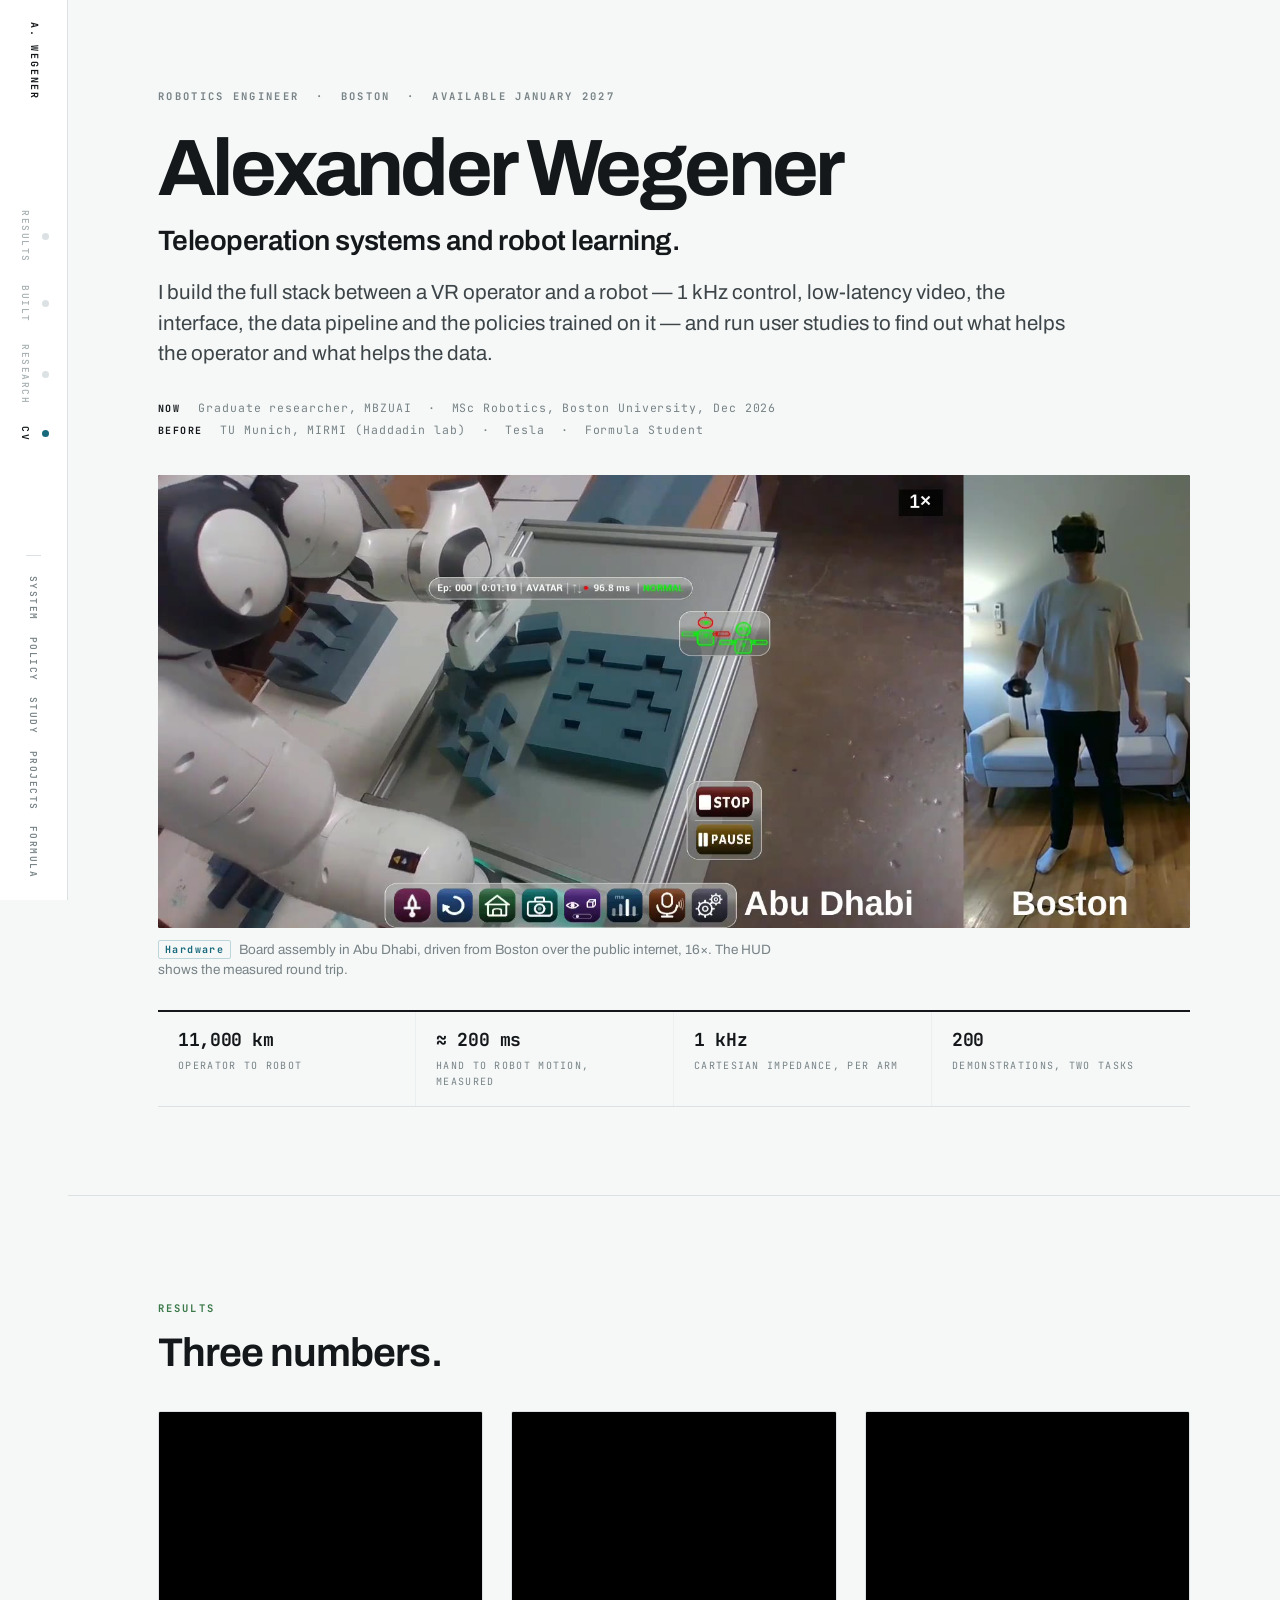
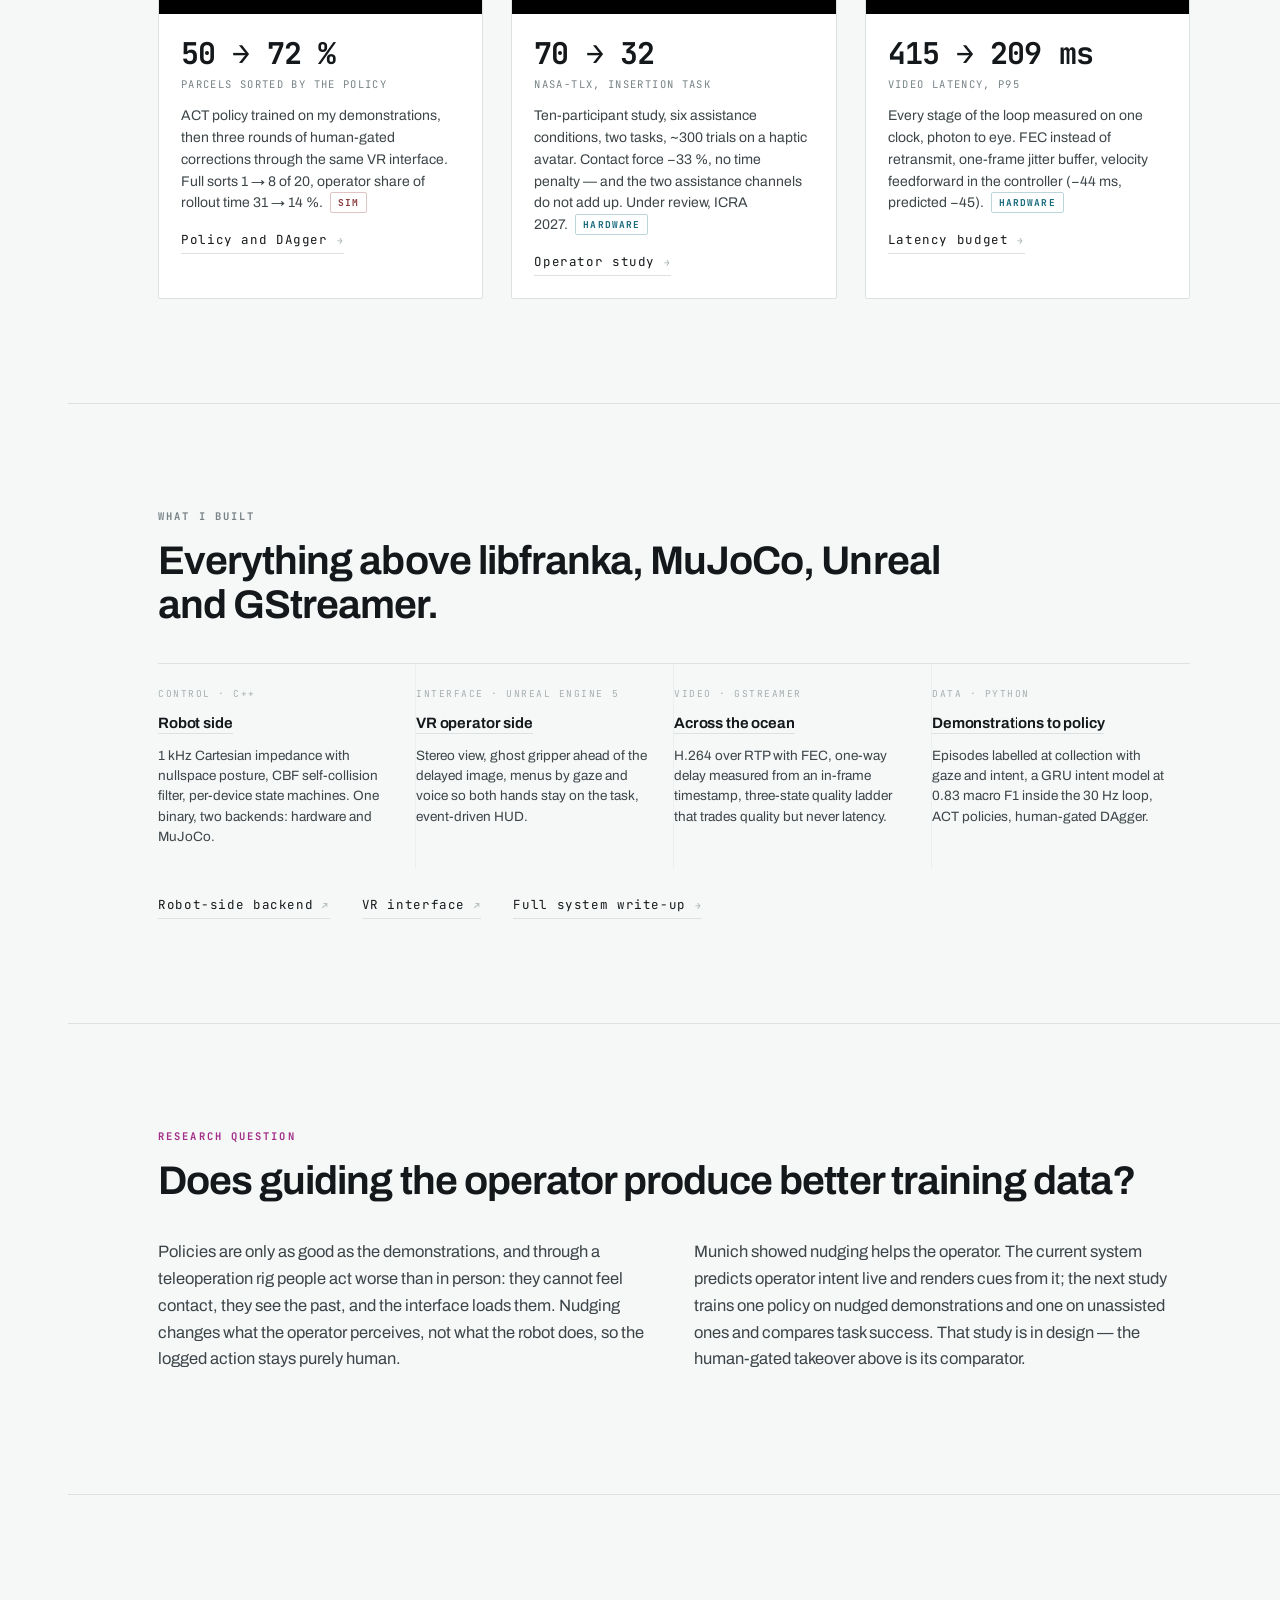
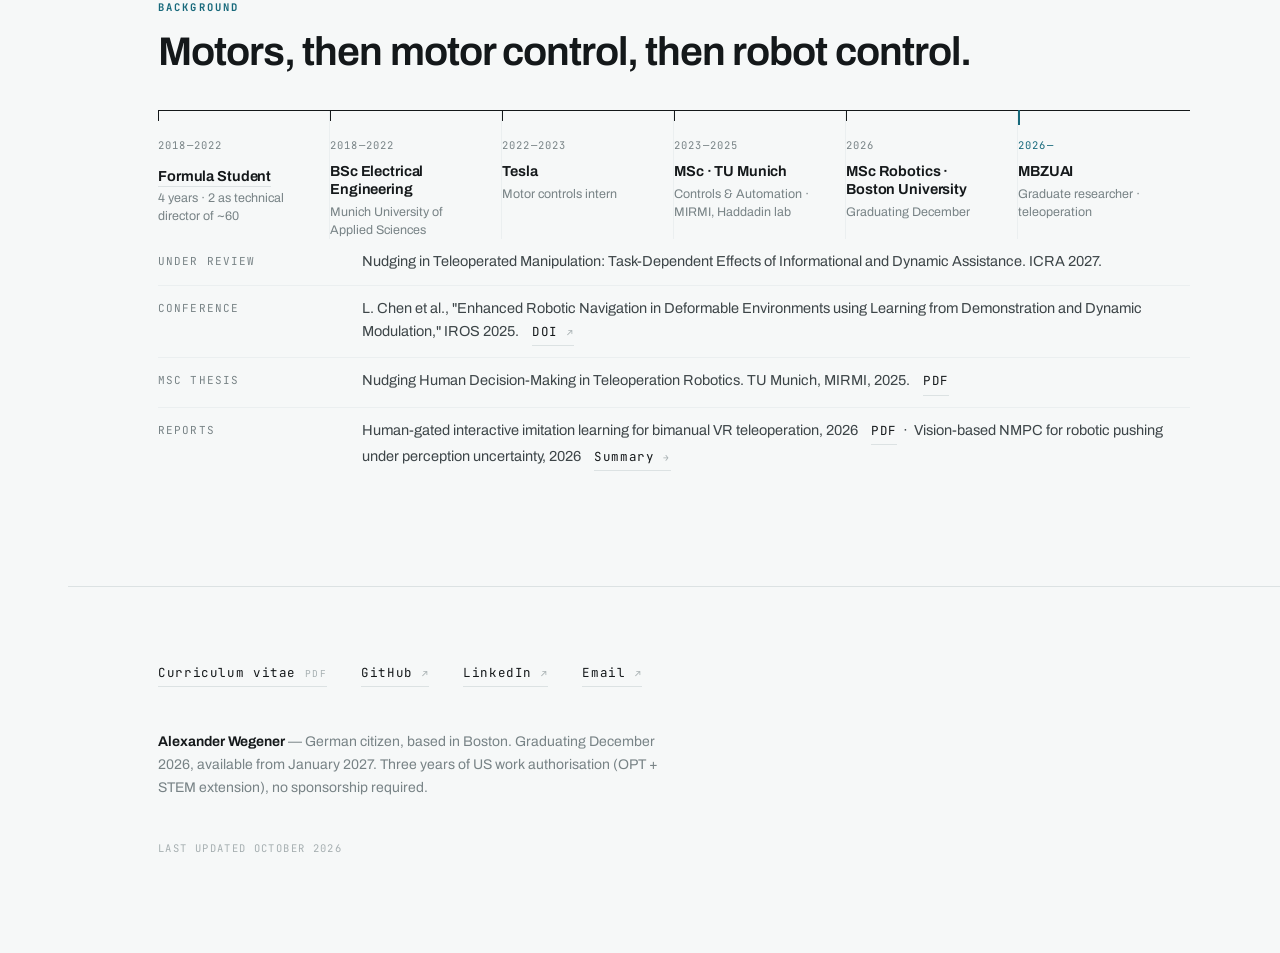
==== commit 5d8db1f5: "Rewrite front page for recruiters; move system write-up to system.html; add policy/DAgger page Co-Au" ====
--- a/index.html
+++ b/index.html
@@ -4,16 +4,15 @@
 <meta charset="utf-8">
 <meta name="viewport" content="width=device-width, initial-scale=1">
 <title>Alexander Wegener — Teleoperation systems and robot learning</title>
-<meta name="description" content="Portfolio of Alexander Wegener: cross-continental bimanual VR teleoperation, a curated demonstration dataset, learned manipulation policies, a ten-participant operator study, and control and perception projects.">
+<meta name="description" content="Alexander Wegener: VR teleoperation from Boston to robots in Abu Dhabi, a measured low-latency pipeline, learned manipulation policies with human-gated corrections, and a ten-participant operator study. Available January 2027.">
 
 <meta property="og:title" content="Alexander Wegener — Teleoperation systems and robot learning">
-<meta property="og:description" content="Bimanual VR teleoperation from Boston to Abu Dhabi over the public internet — interface, dataset, policy, deployment — plus an operator user study and selected control and perception work.">
+<meta property="og:description" content="VR teleoperation Boston → Abu Dhabi, measured latency budget, ACT policies improved with human-gated DAgger, and a ten-participant operator study.">
 <meta property="og:type" content="website">
 <meta property="og:url" content="https://alexanderwegener.com/">
 <meta property="og:image" content="https://alexanderwegener.com/assets/preview.png">
 <meta property="og:image:width" content="1200">
 <meta property="og:image:height" content="630">
-<meta property="og:image:alt" content="A Franka Panda arm reaching over red and blue parcels in the operator's VR view, with a heads-up display reading 61.2 ms end-to-end latency.">
 <meta name="twitter:card" content="summary_large_image">
 <meta name="twitter:image" content="https://alexanderwegener.com/assets/preview.png">
 <link rel="canonical" href="https://alexanderwegener.com/">
@@ -25,1288 +24,189 @@
 </head>
 <body>
 
-<!-- ============================================================
-     TELEMETRY RAIL
-     ============================================================ -->
-<nav class="rail" aria-label="Sections">
+<nav class="rail" aria-label="Navigation">
   <a class="rail__mark" href="#top">A. WEGENER</a>
   <div class="rail__stages">
-    <a class="rail__stage" data-stage="control"  href="#control"><span class="rail__dot"></span>Control</a>
-    <a class="rail__stage" data-stage="collect"  href="#collect"><span class="rail__dot"></span>Collect</a>
-    <a class="rail__stage" data-stage="curate"   href="#curate"><span class="rail__dot"></span>Curate</a>
-    <a class="rail__stage" data-stage="train"    href="#train"><span class="rail__dot"></span>Train</a>
-    <a class="rail__stage" data-stage="evaluate" href="#evaluate"><span class="rail__dot"></span>Evaluate</a>
-    <a class="rail__stage" data-stage="nudging"  href="#nudging"><span class="rail__dot"></span>Nudging</a>
+    <a class="rail__stage" data-stage="results" href="#results"><span class="rail__dot"></span>Results</a>
+    <a class="rail__stage" data-stage="built" href="#built"><span class="rail__dot"></span>Built</a>
+    <a class="rail__stage" data-stage="research" href="#research"><span class="rail__dot"></span>Research</a>
+    <a class="rail__stage" data-stage="background" href="#background"><span class="rail__dot"></span>CV</a>
   </div>
   <div class="rail__more">
+    <a class="rail__sub" href="system.html">System</a>
+    <a class="rail__sub" href="policy.html">Policy</a>
     <a class="rail__sub" href="thesis.html">Study</a>
     <a class="rail__sub" href="projects.html">Projects</a>
     <a class="rail__sub" href="formula-student.html">Formula</a>
-    <a class="rail__sub" href="#background">CV</a>
   </div>
 </nav>
 
 <div class="shell">
 
 <!-- ============================================================
-     HERO
-     ============================================================ -->
-<section class="hero" id="top">
-  <div class="wrap">
-    <span class="hero__eyebrow">Selected work · 2018 — 2026</span>
-
-    <h1>Alexander<br>Wegener</h1>
-
-    <p class="hero__role">
-      Robotics engineer. I make physical things behave —<br class="brk">
-      at rate, under contact, and when the inputs are imperfect.
+     HERO — who, what, proof, availability. One screen.
+     ============================================================ -->
+<section class="hero hero--short" id="top">
+  <div class="wrap">
+    <span class="hero__eyebrow">Robotics engineer &nbsp;·&nbsp; Boston &nbsp;·&nbsp; available January 2027</span>
+
+    <h1>Alexander Wegener</h1>
+
+    <p class="hero__role">Teleoperation systems and robot learning.</p>
+
+    <p class="lede hero__lede">
+      I build the full stack between a VR operator and a robot — 1 kHz control, low-latency
+      video, the interface, the data pipeline and the policies trained on it — and run user
+      studies to find out what helps the operator and what helps the data.
     </p>
 
-    <p class="lede hero__lede">
-      Robot control, the teleoperation interface, the data collection, and the policies trained on that data — 
-      I have built each of these, which taught me what each one needs from the others. 
-      Before robotics it was motor design and power electronics, the same discipline one level down.
-    </p>
-
     <p class="hero__affil">
-      <b>Now</b> Graduate researcher, MBZUAI &nbsp;·&nbsp; MSc Robotics, Boston University<br>
+      <b>Now</b> Graduate researcher, MBZUAI &nbsp;·&nbsp; MSc Robotics, Boston University, Dec 2026<br>
       <b>Before</b> TU Munich, MIRMI (Haddadin lab) &nbsp;·&nbsp; Tesla &nbsp;·&nbsp; Formula Student
     </p>
 
-    <!-- ============ CONTENTS ============ -->
-    <nav class="contents" aria-label="Contents">
-      <a href="#flagship">
-        <span class="contents__n">01 · Current</span>
-        <span class="contents__t">Teleoperation to policy</span>
-        <span class="contents__d">A bimanual system operated across two continents, and the research it exists to answer.</span>
-      </a>
-      <a href="thesis.html">
-        <span class="contents__n">02 · MSc thesis</span>
-        <span class="contents__t">Operator user study</span>
-        <span class="contents__d">Ten participants, six feedback conditions, three hundred trials on a physical avatar.</span>
-      </a>
-      <a href="projects.html">
-        <span class="contents__n">03 · Selected</span>
-        <span class="contents__t">Control and perception</span>
-        <span class="contents__d">Force-domain diffusion policies, vision-based NMPC, underactuated control.</span>
-      </a>
-      <a href="formula-student.html">
-        <span class="contents__n">04 · Earlier</span>
-        <span class="contents__t">Formula Student</span>
-        <span class="contents__d">Four years on an electric race car, two as technical director of sixty people.</span>
-      </a>
-    </nav>
-  </div>
-</section>
-
-<!-- ============================================================
-     FLAGSHIP — the lead exhibit
-     ============================================================ -->
-<section id="flagship">
-  <div class="wrap flagship">
-    <div class="sechead">
-      <span class="eyebrow">01 · Current work</span>
-      <h2 class="flagship__h">
-        Bimanual teleoperation,<br>
-        Boston <span class="arrow">&#8596;</span> Abu Dhabi.
-      </h2>
-      <p class="lede">
-        Two Franka Panda arms and a pan-tilt head in Abu Dhabi, driven live from a VR headset
-        in Boston over the public internet. The point of building all of it — controllers,
-        safety layer, simulation, interface, data pipeline, policies — was to be able to ask
-        one question that needs all of it at once: does guiding an operator while they work
-        produce demonstrations that train better robots?
-      </p>
-    </div>
-
     <figure class="media">
-      <video src="assets/hero.mp4" autoplay muted loop playsinline></video>
+      <video src="assets/fmb-hardware-16x.mp4" poster="assets/fmb-hardware-poster.jpg" autoplay muted loop playsinline></video>
       <figcaption>
-        <span class="sim">Sim</span>The bimanual system driven in simulation — both arms, the ghost showing where the
-        operator's hands are against where the arms actually are, and a grasp closed under
-        the impedance controller. The MuJoCo backend and the hardware backend are the same
-        control stack behind one interface, so this is the real controller against a
-        simulated plant. The latency on the HUD is measured end to end, not nominal.
+        <span class="hw">Hardware</span>Board assembly in Abu Dhabi, driven from Boston over the public
+        internet, 16×. The HUD shows the measured round trip.
       </figcaption>
     </figure>
 
-    <!-- The evidence for the claim the lede makes. Sim above shows the interface;
-         this shows the same stack driving hardware across the real link. -->
-    <figure class="media media--second">
-      <video src="assets/hw-crosscontinental.mp4" autoplay muted loop playsinline></video>
-      <figcaption>
-        <span class="hw">Hardware</span>The same stack on hardware, Boston to Abu Dhabi over the public internet. A single
-        desk-mounted Panda and free motion rather than a manipulation task — this was the
-        first cross-continental run, and the tracking is visibly looser than the simulated
-        clip above because the gains had not yet been tuned against the real link. It is
-        here because it is the part that cannot be simulated.
-      </figcaption>
-    </figure>
-
-    <!-- Figures that all describe this one system, so they can be read against each other. -->
     <div class="specs specs--4 specs--scope">
       <div><b>11,000 km</b><span>operator to robot</span></div>
-      <div><b>1 kHz</b><span>impedance control, per arm</span></div>
-      <div><b>3</b><span>controlled devices, two arms and a head</span></div>
-      <div><b>120</b><span>demonstrations collected</span></div>
-    </div>
-
-    <div class="status">
-      <span><i></i>Interface and data pipeline complete</span>
-      <span><i></i>Cross-continental validation, July 2026</span>
-      <span><i class="wip"></i>Perception stack in integration</span>
-    </div>
-  </div>
-</section>
-
-<!-- ============================================================
-     CONTROL — the robot side
-     ============================================================ -->
-<section id="control" data-stage="control">
-  <div class="wrap">
-    <div class="sechead measure">
-      <div class="stage-rule"></div>
-      <span class="eyebrow">Control</span>
-      <h2>The part that has to work first.</h2>
+      <div><b>≈ 200 ms</b><span>hand to robot motion, measured</span></div>
+      <div><b>1 kHz</b><span>Cartesian impedance, per arm</span></div>
+      <div><b>200</b><span>demonstrations, two tasks</span></div>
+    </div>
+  </div>
+</section>
+
+<!-- ============================================================
+     RESULTS — three numbers, each with a page behind it
+     ============================================================ -->
+<section id="results" data-stage="results">
+  <div class="wrap">
+    <div class="sechead">
+      <span class="eyebrow">Results</span>
+      <h2>Three numbers.</h2>
+    </div>
+
+    <div class="g3 results">
+      <a class="result" href="policy.html">
+        <video src="assets/dagger-success.mp4" autoplay muted loop playsinline></video>
+        <b>50 → 72 %</b>
+        <span class="result__what">parcels sorted by the policy</span>
+        <p>
+          ACT policy trained on my demonstrations, then three rounds of human-gated
+          corrections through the same VR interface. Full sorts 1 → 8 of 20, operator
+          share of rollout time 31 → 14 %. <span class="tag tag--sim">Sim</span>
+        </p>
+        <span class="link">Policy and DAgger <em>→</em></span>
+      </a>
+
+      <a class="result" href="thesis.html">
+        <video src="assets/hw-gearbox.mp4" autoplay muted loop playsinline></video>
+        <b>70 → 32</b>
+        <span class="result__what">NASA-TLX, insertion task</span>
+        <p>
+          Ten-participant study, six assistance conditions, two tasks, ~300 trials on a
+          haptic avatar. Contact force −33 %, no time penalty — and the two assistance
+          channels do not add up. Under review, ICRA 2027. <span class="tag tag--hw">Hardware</span>
+        </p>
+        <span class="link">Operator study <em>→</em></span>
+      </a>
+
+      <a class="result" href="system.html#latency">
+        <video src="assets/collect-ghost-overlay.mp4" autoplay muted loop playsinline></video>
+        <b>415 → 209 ms</b>
+        <span class="result__what">video latency, p95</span>
+        <p>
+          Every stage of the loop measured on one clock, photon to eye. FEC instead of
+          retransmit, one-frame jitter buffer, velocity feedforward in the controller
+          (−44 ms, predicted −45). <span class="tag tag--hw">Hardware</span>
+        </p>
+        <span class="link">Latency budget <em>→</em></span>
+      </a>
+    </div>
+  </div>
+</section>
+
+<!-- ============================================================
+     BUILT — four tiles, one line each
+     ============================================================ -->
+<section id="built" data-stage="built">
+  <div class="wrap">
+    <div class="sechead">
+      <span class="eyebrow">What I built</span>
+      <h2>Everything above libfranka, MuJoCo, Unreal and GStreamer.</h2>
+    </div>
+
+    <nav class="contents contents--built" aria-label="System parts">
+      <a href="system.html#control">
+        <span class="contents__n">Control · C++</span>
+        <span class="contents__t">Robot side</span>
+        <span class="contents__d">1 kHz Cartesian impedance with nullspace posture, CBF self-collision filter, per-device state machines. One binary, two backends: hardware and MuJoCo.</span>
+      </a>
+      <a href="system.html#collect">
+        <span class="contents__n">Interface · Unreal Engine 5</span>
+        <span class="contents__t">VR operator side</span>
+        <span class="contents__d">Stereo view, ghost gripper ahead of the delayed image, menus by gaze and voice so both hands stay on the task, event-driven HUD.</span>
+      </a>
+      <a href="system.html#latency">
+        <span class="contents__n">Video · GStreamer</span>
+        <span class="contents__t">Across the ocean</span>
+        <span class="contents__d">H.264 over RTP with FEC, one-way delay measured from an in-frame timestamp, three-state quality ladder that trades quality but never latency.</span>
+      </a>
+      <a href="policy.html">
+        <span class="contents__n">Data · Python</span>
+        <span class="contents__t">Demonstrations to policy</span>
+        <span class="contents__d">Episodes labelled at collection with gaze and intent, a GRU intent model at 0.83 macro F1 inside the 30 Hz loop, ACT policies, human-gated DAgger.</span>
+      </a>
+    </nav>
+
+    <div class="linkrow">
+      <a class="link" href="https://github.com/AlexanderWegenerRobotics/teleop-simulator">Robot-side backend <em>↗</em></a>
+      <a class="link" href="https://github.com/AlexanderWegenerRobotics/teleop-vr-interface">VR interface <em>↗</em></a>
+      <a class="link" href="system.html">Full system write-up <em>→</em></a>
+    </div>
+  </div>
+</section>
+
+<!-- ============================================================
+     RESEARCH — the question, in four sentences
+     ============================================================ -->
+<section id="research" data-stage="research">
+  <div class="wrap">
+    <div class="sechead">
+      <span class="eyebrow">Research question</span>
+      <h2>Does guiding the operator produce better training data?</h2>
+    </div>
+    <div class="g-1-1">
       <p>
-        Everything further down this page assumes the arms do what they are told. That part is
-        not bought in. The controllers, the safety filter, the motion generation and the
-        simulation they all also run in are mine, written in C++ directly against libfranka
-        rather than assembled out of a vendor stack — which is why the same code can drive a
-        simulated arm and a real one without knowing the difference.
-      </p>
-    </div>
-
-    <figure class="media">
-      <img src="assets/avatar-architecture.svg"
-           alt="Robot-side architecture: an avatar master with a 200 Hz state machine, fault handling and device coordination, driving three device instances — left arm, right arm and pan-tilt head — that each pair a 200 Hz state machine with a 1 kHz controller. A self-collision filter sits between the two arms. Underneath, a hardware abstraction layer makes MuJoCo and libfranka interchangeable. Commands and state cross a ZeroTier link.">
-      <figcaption>
-        One state machine per device, one controller under each. The self-collision filter
-        only sits between the arms, because the head cannot reach them.
-      </figcaption>
-    </figure>
-
-    <div class="mt-l g-1-1">
-      <div>
-        <h3>Impedance, with the elbow under control</h3>
-        <p class="small mt-s">
-          Each arm runs Cartesian impedance in a 1 kHz torque loop: a stiffness–damping wrench
-          on the pose error, mapped through the Jacobian transpose, Coriolis compensated.
-          Impedance rather than joint tracking because it needs no precomputed trajectory, and
-          because compliance is what keeps contact stable when the operator's input is not.
-        </p>
-        <p class="small">
-          A seven-joint arm has a spare degree of freedom, so posture is regulated in the
-          nullspace of the task — built from the inertia-weighted pseudoinverse rather than the
-          plain one, which is what lets the elbow settle without moving the hand.
-        </p>
-        <p class="tiny">
-          Damped least squares near singularities; joint-limit avoidance, velocity damping and
-          torque saturation underneath, so a command the arm cannot follow is bounded rather
-          than refused.
-        </p>
-      </div>
-
-      <div>
-        <h3>Two arms, one workspace, one operator</h3>
-        <p class="small mt-s">
-          Someone driving two arms can only watch one of them, so the arms have to stay out of
-          each other's way without being asked and without feeling like they are fighting the
-          person.
-        </p>
-        <p class="small">
-          A control-barrier-function filter sits between the commanded Cartesian velocity and
-          the executed one, with a margin that grows with closing speed — the arms may come
-          together slowly but not quickly. When a command would breach it, the filter solves a
-          one-constraint QP in closed form and, because radial motion is penalised more than
-          tangential, the correction slides the arm around its neighbour rather than stopping
-          it dead.
-        </p>
-        <p class="tiny">
-          Each arm runs a constant-velocity Kalman filter on the other's end-effector, so the
-          margin tracks where the other arm is going, not where it was — and widens when that
-          estimate is least certain.
-        </p>
-      </div>
-    </div>
-
-    <div class="mt-l g-2-1">
-      <div>
-        <h3>Getting there, and getting there safely</h3>
-        <p class="small mt-s">
-          Between the operator's pose command and the controller sits a motion generator:
-          resolved-rate IK with damped least squares, soft posture regularisation, per-joint
-          velocity and acceleration caps, and a braking horizon that decelerates a joint before
-          its limit instead of clipping at it. Linear, trapezoidal and minimum-jerk profiles in
-          joint and Cartesian space are what homing and recovery run on.
-        </p>
-        <p class="small">
-          The pan-tilt head follows the headset under joint impedance with torque rate limiting,
-          so a fast head turn produces a fast look rather than a jolt.
-        </p>
-      </div>
-      <div class="panel panel--accent">
-        <h4>A fault is a state, not an exception</h4>
-        <p class="small">
-          Every device — each arm, the head, each gripper — runs its own 200 Hz state machine
-          across nine states from idle through fault to recovering, coordinated by an
-          avatar-level machine above them. A device that faults is detached and the rest keep
-          running.
-        </p>
-        <p class="small">
-          Local machines keep authority to refuse an unsafe transition, so no single stale
-          packet or upstream fault can produce motion.
-        </p>
-      </div>
-    </div>
-
-    <div class="mt-l g-2-1">
-      <div class="panel">
-        <h4>One codebase, two backends</h4>
-        <p class="small">
-          The MuJoCo backend mirrors the libfranka state space exactly, so the control and
-          networking code does not know which one it is talking to — the backend is a build
-          flag. Scenes, gains, workspace limits and device layout are YAML, assembled into a
-          model at startup, so adding an arm is a config change rather than a rebuild.
-        </p>
-      </div>
-      <div>
-        <h4>Why this is here</h4>
-        <p class="small mt-s">
-          Teleoperation is the application. The control stack is the part that transfers: an
-          impedance loop that stays stable through contact, a safety filter that modifies a
-          command minimally instead of vetoing it, and a state machine that degrades rather
-          than stops are the same problems whether a human or a policy is upstream of them.
-        </p>
-        <div class="linkrow">
-          <a class="link" href="https://github.com/AlexanderWegenerRobotics/teleop-simulator">Robot-side backend, C++ <em>↗</em></a>
-        </div>
-      </div>
-    </div>
-  </div>
-</section>
-
-<!-- ============================================================
-     PREDICTIVE TWIN — sits here because it is the payoff of the
-     hardware abstraction layer described directly above, not a
-     separate capability. Deliberately NOT in the rail: the rail is
-     the five loop stages and the loop section promises exactly four
-     sections plus a fifth.
-     ============================================================ -->
-<section id="twin" class="sec--twin">
-  <div class="wrap">
-    <div class="sechead measure">
-      <div class="stage-rule"></div>
-      <span class="eyebrow">Latency</span>
-      <h2>Showing the operator a present they have already caused.</h2>
-      <p>
-        Across 11,000 km the video feed is the slowest thing the operator sees, and with no
-        force feedback on the Boston side it is the <em>only</em> thing telling them what the
-        arm is doing. Every input is judged against a picture of the past. The fix is not to
-        make the picture faster — it is to stop making the operator wait for it.
-      </p>
-    </div>
-
-    <div class="mt-l g-2-1">
-      <div>
-        <h3>The same stack, twice</h3>
-        <p class="small mt-s">
-          Because the MuJoCo and libfranka backends are interchangeable behind the abstraction
-          layer above, a second instance of the identical control stack runs locally on a
-          simulated plant. The command stream is teed before it reaches the network, so the
-          twin sees every command at the moment the operator issues it and the hardware sees
-          it one forward delay later. The operator watches the twin. It responds at zero
-          latency and leads the hardware by exactly the time the packet spends in flight.
-        </p>
-        <p class="small">
-          A reconciler thread compares delayed telemetry against a ring buffer of past twin
-          states at matched phase, replays the buffered commands forward to the present, and
-          returns a filtered correction through a mailbox applied at the next tick boundary —
-          so a correction never lands mid-step.
-        </p>
-      </div>
-      <div class="panel panel--accent">
-        <h4>Nothing here extrapolates</h4>
-        <p class="small">
-          The obvious way to hide delay is to predict measured state forward. That is also the
-          way to make it unstable, because it forecasts a signal the operator does not control.
-        </p>
-        <p class="small">
-          This does not forecast. The command is known locally before the network sees it, so
-          the lead is not a prediction — it is the tee. The twin renders a consequence the
-          operator has already caused.
-        </p>
-      </div>
-    </div>
-
-    <figure class="figure--twin">
-      <svg viewBox="0 0 660 600" xmlns="http://www.w3.org/2000/svg" role="img"
-           aria-labelledby="twinTitle twinDesc"
-           font-family="Archivo, 'Helvetica Neue', Arial, sans-serif">
-        <title id="twinTitle">Predictive twin architecture</title>
-        <desc id="twinDesc">Operator commands in Boston are teed locally to a twin running the same
-        control stack on a MuJoCo plant, so the twin leads the remote Franka Panda in Abu Dhabi by the
-        forward network delay. A reconciler thread compares delayed telemetry against a ring buffer of
-        past twin states, replays the buffered commands forward to the present, and returns a correction
-        to the control loop through a mailbox.</desc>
-
-        <defs>
-          <marker id="tw-arr" viewBox="0 0 10 10" refX="9" refY="5"
-                  markerWidth="7" markerHeight="7" orient="auto-start-reverse">
-            <path d="M 0 0 L 10 5 L 0 10 z" fill="#14181A"/>
-          </marker>
-          <marker id="tw-arrA" viewBox="0 0 10 10" refX="9" refY="5"
-                  markerWidth="7" markerHeight="7" orient="auto-start-reverse">
-            <path d="M 0 0 L 10 5 L 0 10 z" fill="#17697B"/>
-          </marker>
-        </defs>
-
-        <style>
-          .box   { fill:#FFFFFF; stroke:#14181A; stroke-width:1.4 }
-          .boxA  { fill:#FFFFFF; stroke:#17697B; stroke-width:2 }
-          .boxAt { fill:#EBEFF0; stroke:#17697B; stroke-width:2 }
-          .ttl   { font-size:16px; font-weight:700; fill:#14181A }
-          .ttlA  { font-size:16px; font-weight:700; fill:#17697B }
-          .txt   { font-size:13px; fill:#3D4548 }
-          .note  { font-size:11.5px; fill:#788386 }
-          .noteA { font-size:11.5px; fill:#17697B }
-          .eyebrow { font-family:'JetBrains Mono', ui-monospace, Menlo, monospace;
-                     font-size:11px; font-weight:600; fill:#A6AFB1; letter-spacing:0.09em }
-          .ln   { stroke:#14181A; stroke-width:1.4; fill:none }
-          .lnA  { stroke:#17697B; stroke-width:1.6; fill:none }
-          .lnAd { stroke:#17697B; stroke-width:1.6; fill:none; stroke-dasharray:6 4 }
-        </style>
-
-        <text class="eyebrow" x="30" y="32">OPERATOR SIDE · BOSTON</text>
-        <text class="eyebrow" x="400" y="32">REMOTE · ABU DHABI</text>
-
-        <!-- Interface -->
-        <rect class="box" x="30" y="56" width="220" height="64" rx="5"/>
-        <text class="ttl" x="140" y="83" text-anchor="middle">VR interface</text>
-
-        <!-- Forward network path -->
-        <line class="ln" x1="250" y1="88" x2="400" y2="88" marker-end="url(#tw-arr)"/>
-
-        <!-- Remote hardware -->
-        <rect class="box" x="400" y="56" width="210" height="94" rx="5"/>
-        <text class="ttl"  x="505" y="83" text-anchor="middle">Franka Panda</text>
-        <text class="note" x="505" y="142" text-anchor="middle">Cartesian impedance control</text>
-
-        <!-- Local command tee -->
-        <circle cx="300" cy="88" r="4" fill="#14181A"/>
-        <path class="ln" d="M 300 88 L 300 152 L 160 152 L 160 180" marker-end="url(#tw-arr)"/>
-        <text class="note" x="292" y="145" text-anchor="end">local tee · zero latency</text>
-
-        <!-- Twin -->
-        <rect class="boxA" x="30" y="180" width="260" height="112" rx="5"/>
-        <text class="ttlA" x="160" y="205" text-anchor="middle">Twin — role: twin</text>
-        <text class="txt"  x="160" y="229" text-anchor="middle">same C++ stack, same control law</text>
-        <text class="txt"  x="160" y="249" text-anchor="middle">MuJoCo plant behind robot interface</text>
-        <text class="note" x="160" y="287" text-anchor="middle">control-loop thread</text>
-
-        <!-- Twin to display -->
-        <line class="ln" x1="290" y1="212" x2="400" y2="212" marker-end="url(#tw-arr)"/>
-        <text class="note" x="345" y="204" text-anchor="middle">twin/state</text>
-
-        <!-- Display layers -->
-        <rect class="box" x="400" y="180" width="210" height="118" rx="5"/>
-        <text class="ttl" x="505" y="205" text-anchor="middle">Display layers</text>
-        <text class="txt" x="418" y="231">1 · ghost — intent</text>
-        <text class="txt" x="418" y="253">2 · twin — prediction</text>
-        <text class="txt" x="418" y="275">3 · video — truth, delayed</text>
-
-        <!-- Ring buffer -->
-        <line class="ln" x1="160" y1="292" x2="160" y2="320" marker-end="url(#tw-arr)"/>
-        <text class="note" x="168" y="311">producer</text>
-        <rect class="box" x="30" y="320" width="220" height="54" rx="5"/>
-        <text class="ttl" x="140" y="344" text-anchor="middle">Ring buffer ~1 s</text>
-
-        <!-- Reconciler -->
-        <line class="ln" x1="160" y1="374" x2="160" y2="400" marker-end="url(#tw-arr)"/>
-        <text class="note" x="168" y="393">consumer</text>
-        <rect class="boxAt" x="30" y="400" width="260" height="128" rx="5"/>
-        <text class="ttlA" x="160" y="426" text-anchor="middle">Reconciler — own thread</text>
-        <text class="note" x="160" y="514" text-anchor="middle">private headless mjData</text>
-
-        <!-- Mailbox return path -->
-        <path class="lnAd" d="M 290 440 L 340 440 L 340 250 L 290 250" marker-end="url(#tw-arrA)"/>
-        <rect x="308" y="318" width="64" height="44" rx="5"
-              fill="#FFFFFF" stroke="#17697B" stroke-width="1.4"/>
-        <text x="340" y="339" text-anchor="middle" font-size="12" font-weight="700" fill="#17697B">Mailbox</text>
-        <text class="noteA" x="362" y="437" text-anchor="middle"
-              transform="rotate(-90 362 437)">applied at tick boundary</text>
-
-        <!-- Telemetry return -->
-        <path class="lnA" d="M 610 103 L 634 103 L 634 490 L 290 490" marker-end="url(#tw-arrA)"/>
-
-        <!-- Legend -->
-        <rect x="400" y="330" width="210" height="140" rx="6" fill="#FFFFFF" stroke="#DCE2E3"/>
-        <text class="eyebrow" x="416" y="354" fill="#788386">LOOPS</text>
-        <line class="ln"   x1="416" y1="374" x2="446" y2="374"/>
-        <text class="txt"  x="454" y="378">outer · truth, full RTT</text>
-        <line class="lnA"  x1="416" y1="402" x2="446" y2="402"/>
-        <text class="txt"  x="454" y="406">reconciliation · delayed</text>
-        <line class="lnAd" x1="416" y1="430" x2="446" y2="430"/>
-        <text class="txt"  x="454" y="434">mailbox · thread handoff</text>
-        <text class="note" x="416" y="457">inner · operator→twin→display: 0 ms</text>
-
-        <!-- Logging strip -->
-        <rect x="30" y="545" width="580" height="28" rx="4"
-              fill="#FFFFFF" stroke="#A6AFB1" stroke-dasharray="4 3"/>
-        <text class="note" x="320" y="564" text-anchor="middle">RunLogger — innovation, measured delays, applied corrections, resync events, phase-aligned error</text>
-
-        <!-- Math, typeset in Computer Modern and outlined -->
-        <g id="math">
-              <path d="M 1.5 1.5 Q 1.5 2.0 1.6 2.5 Q 1.7 2.9 2.0 3.5 Q 2.2 4.1 2.3 4.6 Q 2.5 5.1 2.5 5.4 Q 2.5 5.8 2.2 5.8 Q 1.7 5.8 1.3 5.3 Q 0.9 4.7 0.8 4.0 Q 0.7 3.9 0.7 3.9 L 0.5 3.9 Q 0.4 3.9 0.4 4.0 L 0.4 4.1 Q 0.6 4.9 1.1 5.5 Q 1.5 6.2 2.2 6.2 Q 2.7 6.2 3.1 5.9 Q 3.4 5.5 3.4 5.0 Q 3.4 4.8 3.3 4.5 Q 3.3 4.3 3.0 3.7 Q 2.8 3.2 2.7 2.8 Q 2.6 2.4 2.5 2.0 Q 2.4 1.7 2.4 1.3 Q 2.4 0.9 2.6 0.5 Q 2.8 0.2 3.3 0.2 Q 4.2 0.2 4.8 1.3 Q 4.9 1.4 4.9 1.4 Q 4.9 1.5 4.9 1.5 L 5.9 5.6 Q 5.9 5.8 6.1 5.9 Q 6.3 6.0 6.5 6.0 Q 6.7 6.0 6.8 5.9 Q 6.9 5.8 6.9 5.6 Q 6.9 5.6 6.9 5.5 L 5.9 1.5 Q 5.8 1.1 5.8 0.8 Q 5.8 0.2 6.2 0.2 Q 6.6 0.2 6.9 0.8 Q 7.1 1.3 7.2 2.1 Q 7.3 2.1 7.3 2.1 L 7.5 2.1 Q 7.6 2.1 7.6 2.1 Q 7.6 2.0 7.6 2.0 Q 7.5 1.4 7.4 1.0 Q 7.2 0.5 6.9 0.2 Q 6.6 -0.2 6.2 -0.2 Q 5.7 -0.2 5.4 0.1 Q 5.0 0.3 4.9 0.7 Q 4.6 0.3 4.1 0.1 Q 3.7 -0.2 3.2 -0.2 Q 2.4 -0.2 2.0 0.3 Q 1.5 0.7 1.5 1.5 Z M 12.3 -3.5 Q 11.6 -2.9 11.0 -2.1 Q 10.4 -1.3 10.1 -0.4 Q 9.7 0.5 9.5 1.5 Q 9.4 2.5 9.4 3.5 Q 9.4 4.5 9.5 5.5 Q 9.7 6.5 10.1 7.4 Q 10.5 8.3 11.0 9.1 Q 11.6 9.9 12.3 10.5 Q 12.3 10.5 12.4 10.5 L 12.5 10.5 Q 12.6 10.5 12.6 10.5 Q 12.7 10.4 12.7 10.4 Q 12.7 10.3 12.6 10.3 Q 11.9 9.6 11.5 8.9 Q 11.0 8.1 10.8 7.2 Q 10.5 6.4 10.4 5.4 Q 10.2 4.5 10.2 3.5 Q 10.2 -0.9 12.6 -3.3 Q 12.7 -3.3 12.7 -3.4 Q 12.7 -3.4 12.6 -3.5 Q 12.6 -3.5 12.5 -3.5 L 12.4 -3.5 Q 12.3 -3.5 12.3 -3.5 Z M 14.3 1.1 Q 14.3 1.3 14.3 1.5 L 15.4 5.5 L 13.9 5.5 Q 13.7 5.5 13.7 5.7 Q 13.8 6.0 13.9 6.0 L 15.5 6.0 L 16.0 8.3 Q 16.1 8.5 16.3 8.6 Q 16.4 8.8 16.6 8.8 Q 16.8 8.8 16.9 8.7 Q 17.0 8.6 17.0 8.4 Q 17.0 8.3 17.0 8.3 Q 17.0 8.3 17.0 8.3 L 16.5 6.0 L 17.9 6.0 Q 18.1 6.0 18.1 5.9 Q 18.1 5.8 18.0 5.7 Q 18.0 5.7 18.0 5.6 Q 17.9 5.5 17.9 5.5 L 16.4 5.5 L 15.3 1.5 Q 15.2 1.1 15.2 0.8 Q 15.2 0.2 15.7 0.2 Q 16.3 0.2 16.7 0.8 Q 17.2 1.4 17.5 2.1 Q 17.5 2.1 17.6 2.1 L 17.8 2.1 Q 17.8 2.1 17.8 2.1 Q 17.9 2.1 17.9 2.0 Q 17.9 2.0 17.9 2.0 Q 17.6 1.1 17.0 0.5 Q 16.4 -0.2 15.6 -0.2 Q 15.1 -0.2 14.7 0.2 Q 14.3 0.6 14.3 1.1 Z M 19.4 -3.5 Q 19.3 -3.5 19.3 -3.4 Q 19.3 -3.3 19.3 -3.3 Q 21.7 -0.9 21.7 3.5 Q 21.7 7.9 19.3 10.3 Q 19.3 10.3 19.3 10.4 Q 19.3 10.4 19.3 10.5 Q 19.4 10.5 19.4 10.5 L 19.5 10.5 Q 19.6 10.5 19.6 10.5 Q 20.6 9.7 21.3 8.5 Q 21.9 7.4 22.3 6.1 Q 22.6 4.8 22.6 3.5 Q 22.6 2.5 22.4 1.5 Q 22.2 0.6 21.9 -0.3 Q 21.5 -1.3 20.9 -2.1 Q 20.4 -2.9 19.6 -3.5 Q 19.6 -3.5 19.5 -3.5 L 19.4 -3.5 Z" fill="#3D4548" transform="translate(128.53 105) scale(1 -1)"/>
-          <path d="M 0.4 0.1 L 0.4 0.5 Q 0.8 0.5 1.0 0.6 Q 1.3 0.6 1.3 0.9 L 1.3 4.2 Q 1.3 4.5 1.2 4.6 Q 1.1 4.8 0.9 4.8 Q 0.7 4.8 0.4 4.8 L 0.4 5.2 L 2.1 5.4 L 2.1 4.2 Q 2.3 4.7 2.8 5.0 Q 3.3 5.4 3.8 5.4 Q 4.7 5.4 5.1 5.0 Q 5.5 4.6 5.5 3.8 L 5.5 0.9 Q 5.5 0.6 5.8 0.6 Q 6.0 0.5 6.4 0.5 L 6.4 0.1 L 3.7 0.1 L 3.7 0.5 Q 4.1 0.5 4.4 0.6 Q 4.6 0.6 4.6 0.9 L 4.6 3.7 Q 4.6 4.3 4.5 4.7 Q 4.3 5.1 3.8 5.1 Q 3.1 5.1 2.6 4.5 Q 2.2 4.0 2.2 3.2 L 2.2 0.9 Q 2.2 0.6 2.4 0.6 Q 2.7 0.5 3.1 0.5 L 3.1 0.1 L 0.4 0.1 Z M 9.7 -0.1 Q 8.9 -0.1 8.3 0.3 Q 7.7 0.7 7.3 1.3 Q 7.0 2.0 7.0 2.7 Q 7.0 3.4 7.3 4.0 Q 7.6 4.7 8.2 5.1 Q 8.8 5.5 9.5 5.5 Q 10.0 5.5 10.4 5.3 Q 10.8 5.1 11.1 4.8 Q 11.4 4.4 11.5 4.0 Q 11.6 3.5 11.6 3.0 Q 11.6 2.8 11.5 2.8 L 8.0 2.8 L 8.0 2.7 Q 8.0 1.7 8.4 1.0 Q 8.8 0.3 9.8 0.3 Q 10.1 0.3 10.4 0.5 Q 10.8 0.6 11.0 0.9 Q 11.2 1.2 11.3 1.5 Q 11.3 1.6 11.3 1.6 Q 11.4 1.6 11.4 1.6 L 11.5 1.6 Q 11.6 1.6 11.6 1.5 Q 11.5 0.8 10.9 0.4 Q 10.3 -0.1 9.7 -0.1 Z M 8.1 3.1 L 10.8 3.1 Q 10.8 3.6 10.7 4.1 Q 10.5 4.5 10.2 4.8 Q 10.0 5.1 9.5 5.1 Q 8.8 5.1 8.4 4.5 Q 8.1 3.9 8.1 3.1 Z M 13.2 1.5 L 13.2 4.8 L 12.2 4.8 L 12.2 5.1 Q 13.0 5.1 13.4 5.9 Q 13.7 6.6 13.7 7.5 L 14.1 7.5 L 14.1 5.2 L 15.8 5.2 L 15.8 4.8 L 14.1 4.8 L 14.1 1.5 Q 14.1 1.0 14.3 0.7 Q 14.4 0.3 14.9 0.3 Q 15.3 0.3 15.4 0.7 Q 15.6 1.1 15.6 1.5 L 15.6 2.2 L 16.0 2.2 L 16.0 1.5 Q 16.0 1.1 15.8 0.8 Q 15.7 0.4 15.4 0.2 Q 15.2 -0.1 14.8 -0.1 Q 14.1 -0.1 13.6 0.4 Q 13.2 0.8 13.2 1.5 Z M 19.3 0.1 L 17.7 4.4 Q 17.6 4.7 17.4 4.8 Q 17.2 4.8 16.9 4.8 L 16.9 5.2 L 19.3 5.2 L 19.3 4.8 Q 18.6 4.8 18.6 4.5 Q 18.6 4.5 18.6 4.5 Q 18.6 4.5 18.6 4.4 L 19.8 1.2 L 20.8 4.0 L 20.6 4.4 Q 20.5 4.7 20.3 4.8 Q 20.1 4.8 19.8 4.8 L 19.8 5.2 L 22.1 5.2 L 22.1 4.8 Q 21.4 4.8 21.4 4.5 Q 21.4 4.5 21.4 4.4 L 22.6 1.1 L 23.7 4.1 Q 23.7 4.2 23.7 4.3 Q 23.7 4.5 23.5 4.7 Q 23.3 4.8 23.0 4.8 L 23.0 5.2 L 25.1 5.2 L 25.1 4.8 Q 24.7 4.8 24.5 4.6 Q 24.2 4.4 24.1 4.1 L 22.6 0.1 Q 22.6 -0.1 22.5 -0.1 L 22.4 -0.1 Q 22.2 -0.1 22.2 0.1 L 21.0 3.5 L 19.8 0.1 Q 19.7 -0.1 19.6 -0.1 L 19.5 -0.1 Q 19.3 -0.1 19.3 0.1 Z M 28.3 -0.1 Q 27.6 -0.1 27.0 0.3 Q 26.4 0.7 26.0 1.3 Q 25.6 1.9 25.6 2.6 Q 25.6 3.2 25.8 3.7 Q 26.0 4.2 26.4 4.6 Q 26.8 5.0 27.3 5.2 Q 27.7 5.5 28.3 5.5 Q 29.1 5.5 29.7 5.1 Q 30.3 4.7 30.6 4.0 Q 31.0 3.4 31.0 2.6 Q 31.0 1.9 30.6 1.3 Q 30.3 0.7 29.6 0.3 Q 29.0 -0.1 28.3 -0.1 Z M 28.3 0.3 Q 29.3 0.3 29.6 1.0 Q 29.9 1.7 29.9 2.8 Q 29.9 3.4 29.9 3.8 Q 29.8 4.2 29.6 4.5 Q 29.4 4.7 29.2 4.8 Q 29.0 5.0 28.8 5.1 Q 28.6 5.1 28.3 5.1 Q 27.9 5.1 27.6 5.0 Q 27.3 4.8 27.0 4.5 Q 26.8 4.1 26.8 3.7 Q 26.7 3.3 26.7 2.8 Q 26.7 2.1 26.8 1.6 Q 26.9 1.0 27.3 0.7 Q 27.6 0.3 28.3 0.3 Z M 31.6 0.1 L 31.6 0.5 Q 32.0 0.5 32.3 0.6 Q 32.6 0.6 32.6 0.9 L 32.6 4.2 Q 32.6 4.5 32.5 4.6 Q 32.4 4.8 32.2 4.8 Q 32.0 4.8 31.6 4.8 L 31.6 5.2 L 33.3 5.4 L 33.3 4.2 Q 33.5 4.7 33.9 5.0 Q 34.2 5.4 34.8 5.4 Q 35.1 5.4 35.4 5.2 Q 35.7 5.0 35.7 4.6 Q 35.7 4.4 35.5 4.2 Q 35.4 4.1 35.1 4.1 Q 34.9 4.1 34.8 4.2 Q 34.6 4.4 34.6 4.6 Q 34.6 4.9 34.8 5.1 L 34.8 5.1 Q 34.3 5.1 34.0 4.7 Q 33.7 4.4 33.5 3.8 Q 33.4 3.3 33.4 2.8 L 33.4 0.9 Q 33.4 0.5 34.6 0.5 L 34.6 0.1 L 31.6 0.1 Z M 36.3 0.1 L 36.3 0.5 Q 36.7 0.5 37.0 0.6 Q 37.3 0.6 37.3 0.9 L 37.3 7.2 Q 37.3 7.5 37.2 7.6 Q 37.1 7.8 36.9 7.8 Q 36.7 7.8 36.3 7.8 L 36.3 8.3 L 38.1 8.4 L 38.1 2.7 L 39.7 4.1 Q 39.9 4.3 39.9 4.5 Q 39.9 4.7 39.8 4.8 Q 39.7 4.8 39.6 4.8 L 39.6 5.2 L 41.9 5.2 L 41.9 4.8 Q 41.0 4.8 40.2 4.1 L 39.4 3.4 L 40.9 1.2 Q 41.2 0.8 41.4 0.6 Q 41.6 0.5 42.1 0.5 L 42.1 0.1 L 39.8 0.1 L 39.8 0.5 Q 40.2 0.5 40.2 0.7 Q 40.2 0.9 39.9 1.2 L 38.8 2.8 L 38.1 2.2 L 38.1 0.9 Q 38.1 0.6 38.3 0.6 Q 38.6 0.5 39.0 0.5 L 39.0 0.1 L 36.3 0.1 Z M 45.4 3.1 Q 45.4 3.2 45.5 3.4 Q 45.6 3.5 45.8 3.6 Q 45.9 3.7 46.1 3.7 Q 46.3 3.7 46.4 3.6 Q 46.6 3.5 46.7 3.4 Q 46.8 3.2 46.8 3.1 Q 46.8 2.8 46.6 2.6 Q 46.4 2.4 46.1 2.4 Q 45.8 2.4 45.6 2.6 Q 45.4 2.8 45.4 3.1 Z M 52.0 -0.1 Q 51.2 -0.1 50.8 0.5 Q 50.3 1.1 50.3 1.9 Q 50.3 2.6 50.7 3.5 Q 51.1 4.3 51.8 4.8 Q 52.5 5.4 53.3 5.4 Q 53.6 5.4 53.9 5.2 Q 54.2 5.0 54.3 4.7 L 55.0 7.3 Q 55.1 7.5 55.1 7.7 Q 55.1 7.8 54.3 7.8 Q 54.2 7.8 54.2 8.0 Q 54.2 8.0 54.2 8.1 Q 54.2 8.2 54.2 8.2 Q 54.3 8.3 54.3 8.3 L 55.9 8.4 Q 56.1 8.4 56.1 8.2 L 54.4 1.3 Q 54.3 1.1 54.3 0.8 Q 54.3 0.3 54.6 0.3 Q 55.0 0.3 55.2 0.7 Q 55.4 1.2 55.5 1.8 Q 55.6 1.9 55.6 1.9 L 55.8 1.9 Q 55.8 1.9 55.8 1.9 Q 55.9 1.8 55.9 1.8 Q 55.7 1.0 55.4 0.4 Q 55.2 -0.1 54.6 -0.1 Q 54.2 -0.1 53.9 0.2 Q 53.6 0.4 53.5 0.8 Q 52.7 -0.1 52.0 -0.1 Z M 52.0 0.3 Q 52.4 0.3 52.8 0.6 Q 53.2 0.9 53.5 1.3 Q 53.5 1.4 53.5 1.4 L 54.2 4.0 Q 54.1 4.5 53.9 4.8 Q 53.6 5.1 53.2 5.1 Q 52.8 5.1 52.5 4.7 Q 52.1 4.4 51.9 4.0 Q 51.6 3.5 51.4 2.6 Q 51.2 1.8 51.2 1.3 Q 51.2 0.9 51.4 0.6 Q 51.6 0.3 52.0 0.3 Z M 56.9 -3.4 Q 57.1 -3.5 57.3 -3.5 Q 57.6 -3.5 57.8 -2.8 Q 57.9 -2.5 58.2 -0.7 L 58.6 1.4 L 57.9 1.4 Q 57.8 1.4 57.8 1.5 Q 57.8 1.7 57.9 1.7 L 58.7 1.7 L 58.8 2.2 Q 58.8 2.5 58.8 2.6 Q 58.9 2.8 58.9 3.0 Q 59.0 3.1 59.1 3.3 Q 59.2 3.6 59.5 3.8 Q 59.7 4.0 60.0 4.0 Q 60.2 4.0 60.3 3.9 Q 60.5 3.8 60.6 3.7 Q 60.7 3.5 60.7 3.4 Q 60.7 3.2 60.6 3.0 Q 60.5 2.8 60.3 2.8 Q 60.1 2.8 60.0 2.9 Q 59.9 3.0 59.9 3.1 Q 59.9 3.3 60.1 3.5 Q 60.2 3.6 60.4 3.6 Q 60.2 3.7 60.0 3.7 Q 59.8 3.7 59.7 3.6 Q 59.6 3.5 59.6 3.4 Q 59.5 3.2 59.4 2.2 L 59.3 1.7 L 60.1 1.7 Q 60.2 1.7 60.2 1.5 Q 60.2 1.5 60.2 1.5 Q 60.2 1.4 60.2 1.4 Q 60.1 1.4 60.1 1.4 L 59.2 1.4 L 58.8 -0.7 Q 58.7 -1.1 58.6 -1.6 Q 58.5 -2.1 58.4 -2.5 Q 58.2 -3.0 57.9 -3.4 Q 57.7 -3.7 57.3 -3.7 Q 57.0 -3.7 56.8 -3.5 Q 56.6 -3.4 56.6 -3.1 Q 56.6 -2.9 56.7 -2.7 Q 56.8 -2.6 57.0 -2.6 Q 57.2 -2.6 57.3 -2.7 Q 57.4 -2.7 57.4 -2.9 Q 57.4 -3.1 57.2 -3.2 Q 57.1 -3.4 56.9 -3.4 Z" fill="#788386" transform="translate(294.45 79) scale(1 -1)"/>
-          <path d="M 3.4 -0.2 Q 2.5 -0.2 1.8 0.3 Q 1.2 0.7 0.8 1.4 Q 0.4 2.2 0.4 3.0 Q 0.4 3.8 0.7 4.5 Q 1.1 5.2 1.7 5.6 Q 2.4 6.1 3.2 6.1 Q 3.8 6.1 4.2 5.8 Q 4.7 5.6 5.0 5.3 Q 5.3 4.9 5.5 4.4 Q 5.6 3.9 5.6 3.3 Q 5.6 3.1 5.5 3.1 L 1.6 3.1 L 1.6 3.0 Q 1.6 1.9 2.0 1.0 Q 2.5 0.2 3.5 0.2 Q 3.9 0.2 4.2 0.4 Q 4.6 0.6 4.9 0.9 Q 5.1 1.3 5.2 1.6 Q 5.2 1.7 5.3 1.7 Q 5.3 1.8 5.3 1.8 L 5.5 1.8 Q 5.6 1.8 5.6 1.6 Q 5.4 0.8 4.8 0.3 Q 4.1 -0.2 3.4 -0.2 Z M 1.6 3.5 L 4.6 3.5 Q 4.6 4.0 4.5 4.5 Q 4.4 5.0 4.0 5.3 Q 3.7 5.7 3.2 5.7 Q 2.4 5.7 2.0 5.0 Q 1.6 4.3 1.6 3.5 Z M 6.2 0.0 L 6.2 0.5 Q 6.7 0.5 7.1 0.7 Q 7.6 0.9 7.9 1.3 L 9.1 2.8 L 7.5 4.9 Q 7.3 5.2 7.0 5.3 Q 6.7 5.3 6.2 5.3 L 6.2 5.8 L 9.0 5.8 L 9.0 5.3 Q 8.9 5.3 8.7 5.3 Q 8.5 5.2 8.5 5.0 Q 8.5 5.0 8.6 4.9 L 9.7 3.5 L 10.5 4.5 Q 10.6 4.7 10.6 4.9 Q 10.6 5.1 10.5 5.2 Q 10.4 5.3 10.2 5.3 L 10.2 5.8 L 12.7 5.8 L 12.7 5.3 Q 12.2 5.3 11.8 5.1 Q 11.3 4.9 11.0 4.5 L 9.9 3.2 L 11.6 0.9 Q 11.9 0.6 12.2 0.5 Q 12.4 0.5 13.0 0.5 L 13.0 0.0 L 10.2 0.0 L 10.2 0.5 Q 10.3 0.5 10.5 0.6 Q 10.6 0.6 10.6 0.8 Q 10.6 0.8 10.6 0.9 L 9.4 2.5 L 8.4 1.3 Q 8.2 1.1 8.2 0.9 Q 8.2 0.7 8.4 0.6 Q 8.5 0.5 8.6 0.5 L 8.6 0.0 L 6.2 0.0 Z M 16.5 -0.2 Q 15.6 -0.2 15.0 0.3 Q 14.3 0.7 13.9 1.4 Q 13.5 2.2 13.5 3.0 Q 13.5 3.8 13.8 4.5 Q 14.2 5.2 14.8 5.6 Q 15.5 6.1 16.3 6.1 Q 16.9 6.1 17.4 5.8 Q 17.8 5.6 18.1 5.3 Q 18.4 4.9 18.6 4.4 Q 18.7 3.9 18.7 3.3 Q 18.7 3.1 18.6 3.1 L 14.7 3.1 L 14.7 3.0 Q 14.7 1.9 15.1 1.0 Q 15.6 0.2 16.6 0.2 Q 17.0 0.2 17.4 0.4 Q 17.7 0.6 18.0 0.9 Q 18.2 1.3 18.3 1.6 Q 18.3 1.7 18.4 1.7 Q 18.4 1.8 18.4 1.8 L 18.6 1.8 Q 18.7 1.8 18.7 1.6 Q 18.5 0.8 17.9 0.3 Q 17.3 -0.2 16.5 -0.2 Z M 14.7 3.5 L 17.8 3.5 Q 17.8 4.0 17.6 4.5 Q 17.5 5.0 17.1 5.3 Q 16.8 5.7 16.3 5.7 Q 15.5 5.7 15.1 5.0 Q 14.7 4.3 14.7 3.5 Z M 22.5 -0.2 Q 21.6 -0.2 21.0 0.3 Q 20.3 0.7 19.9 1.4 Q 19.5 2.1 19.5 2.9 Q 19.5 3.7 19.9 4.4 Q 20.3 5.2 21.0 5.6 Q 21.6 6.1 22.5 6.1 Q 23.2 6.1 23.9 5.7 Q 24.5 5.4 24.5 4.7 Q 24.5 4.5 24.4 4.3 Q 24.2 4.1 23.9 4.1 Q 23.6 4.1 23.4 4.3 Q 23.3 4.5 23.3 4.7 Q 23.3 5.0 23.4 5.1 Q 23.6 5.3 23.8 5.4 Q 23.3 5.7 22.5 5.7 Q 21.8 5.7 21.4 5.2 Q 21.0 4.8 20.9 4.2 Q 20.7 3.5 20.7 2.9 Q 20.7 2.3 20.9 1.7 Q 21.1 1.0 21.5 0.6 Q 22.0 0.2 22.6 0.2 Q 23.3 0.2 23.7 0.6 Q 24.2 1.0 24.3 1.7 Q 24.3 1.7 24.4 1.7 L 24.6 1.7 Q 24.6 1.7 24.7 1.7 Q 24.7 1.7 24.7 1.6 L 24.7 1.6 Q 24.5 0.8 23.9 0.3 Q 23.3 -0.2 22.5 -0.2 Z M 26.5 1.6 L 26.5 4.6 Q 26.5 5.0 26.4 5.1 Q 26.3 5.3 26.1 5.3 Q 25.9 5.3 25.5 5.3 L 25.5 5.8 L 27.5 6.0 L 27.5 1.6 Q 27.5 1.1 27.6 0.8 Q 27.7 0.5 27.9 0.3 Q 28.2 0.2 28.7 0.2 Q 29.4 0.2 29.9 0.8 Q 30.3 1.4 30.3 2.2 L 30.3 4.6 Q 30.3 5.0 30.2 5.1 Q 30.1 5.3 29.9 5.3 Q 29.7 5.3 29.2 5.3 L 29.2 5.8 L 31.3 6.0 L 31.3 1.2 Q 31.3 0.9 31.4 0.7 Q 31.5 0.5 31.7 0.5 Q 31.9 0.5 32.3 0.5 L 32.3 0.0 L 30.3 -0.2 L 30.3 1.0 Q 30.1 0.5 29.6 0.2 Q 29.2 -0.2 28.7 -0.2 Q 27.7 -0.2 27.1 0.3 Q 26.5 0.7 26.5 1.6 Z M 34.0 1.6 L 34.0 5.3 L 32.8 5.3 L 32.8 5.7 Q 33.7 5.7 34.1 6.5 Q 34.6 7.3 34.6 8.3 L 34.9 8.3 L 34.9 5.8 L 36.8 5.8 L 36.8 5.3 L 34.9 5.3 L 34.9 1.6 Q 34.9 1.1 35.1 0.7 Q 35.3 0.2 35.8 0.2 Q 36.3 0.2 36.5 0.7 Q 36.7 1.1 36.7 1.6 L 36.7 2.4 L 37.1 2.4 L 37.1 1.6 Q 37.1 1.2 36.9 0.8 Q 36.8 0.4 36.5 0.1 Q 36.2 -0.2 35.7 -0.2 Q 34.9 -0.2 34.4 0.3 Q 34.0 0.8 34.0 1.6 Z M 41.2 -0.2 Q 40.4 -0.2 39.7 0.3 Q 39.0 0.7 38.6 1.4 Q 38.2 2.2 38.2 3.0 Q 38.2 3.8 38.6 4.5 Q 38.9 5.2 39.6 5.6 Q 40.2 6.1 41.0 6.1 Q 41.6 6.1 42.1 5.8 Q 42.5 5.6 42.8 5.3 Q 43.1 4.9 43.3 4.4 Q 43.4 3.9 43.4 3.3 Q 43.4 3.1 43.3 3.1 L 39.4 3.1 L 39.4 3.0 Q 39.4 1.9 39.8 1.0 Q 40.3 0.2 41.3 0.2 Q 41.7 0.2 42.1 0.4 Q 42.4 0.6 42.7 0.9 Q 42.9 1.3 43.0 1.6 Q 43.1 1.7 43.1 1.7 Q 43.1 1.8 43.2 1.8 L 43.3 1.8 Q 43.4 1.8 43.4 1.6 Q 43.2 0.8 42.6 0.3 Q 42.0 -0.2 41.2 -0.2 Z M 39.4 3.5 L 42.5 3.5 Q 42.5 4.0 42.3 4.5 Q 42.2 5.0 41.9 5.3 Q 41.5 5.7 41.0 5.7 Q 40.2 5.7 39.8 5.0 Q 39.4 4.3 39.4 3.5 Z M 44.3 -0.0 L 44.3 2.2 Q 44.3 2.3 44.4 2.3 L 44.5 2.3 Q 44.6 2.3 44.7 2.2 Q 45.0 0.2 46.5 0.2 Q 47.1 0.2 47.5 0.5 Q 48.0 0.8 48.0 1.4 Q 48.0 1.8 47.6 2.1 Q 47.3 2.4 46.8 2.6 L 45.9 2.7 Q 45.5 2.8 45.1 3.0 Q 44.7 3.2 44.5 3.6 Q 44.3 3.9 44.3 4.4 Q 44.3 5.0 44.6 5.3 Q 44.9 5.7 45.4 5.9 Q 45.9 6.1 46.5 6.1 Q 47.2 6.1 47.7 5.7 L 48.1 6.0 Q 48.1 6.1 48.1 6.1 L 48.2 6.1 Q 48.3 6.1 48.3 6.0 Q 48.3 6.0 48.3 5.9 L 48.3 4.2 Q 48.3 4.0 48.2 4.0 L 48.1 4.0 Q 47.9 4.0 47.9 4.2 Q 47.9 4.9 47.6 5.3 Q 47.2 5.7 46.5 5.7 Q 45.9 5.7 45.4 5.5 Q 45.0 5.3 45.0 4.7 Q 45.0 4.4 45.3 4.1 Q 45.6 3.9 46.0 3.8 L 46.9 3.6 Q 47.4 3.5 47.8 3.2 Q 48.2 3.0 48.4 2.6 Q 48.7 2.2 48.7 1.8 Q 48.7 1.3 48.5 0.9 Q 48.3 0.5 48.0 0.3 Q 47.7 0.1 47.3 -0.0 Q 46.9 -0.2 46.5 -0.2 Q 45.6 -0.2 45.0 0.4 L 44.5 -0.1 Q 44.5 -0.2 44.5 -0.2 L 44.4 -0.2 Q 44.3 -0.2 44.3 -0.0 Z M 54.5 1.5 Q 54.5 1.9 54.6 2.4 Q 54.8 2.8 55.0 3.4 Q 55.2 4.0 55.3 4.4 Q 55.5 4.9 55.5 5.2 Q 55.5 5.6 55.2 5.6 Q 54.7 5.6 54.3 5.1 Q 54.0 4.5 53.8 3.8 Q 53.8 3.8 53.7 3.8 L 53.6 3.8 Q 53.4 3.8 53.4 3.9 L 53.4 3.9 Q 53.7 4.7 54.1 5.3 Q 54.6 6.0 55.2 6.0 Q 55.7 6.0 56.1 5.6 Q 56.4 5.3 56.4 4.8 Q 56.4 4.6 56.3 4.3 Q 56.2 4.2 56.0 3.6 Q 55.8 3.0 55.7 2.7 Q 55.6 2.3 55.5 2.0 Q 55.4 1.6 55.4 1.3 Q 55.4 0.8 55.6 0.5 Q 55.8 0.2 56.2 0.2 Q 57.1 0.2 57.8 1.3 Q 57.8 1.3 57.8 1.4 Q 57.8 1.4 57.8 1.5 L 58.8 5.4 Q 58.8 5.6 59.0 5.7 Q 59.1 5.8 59.3 5.8 Q 59.5 5.8 59.6 5.7 Q 59.7 5.6 59.7 5.4 Q 59.7 5.4 59.7 5.3 L 58.8 1.4 Q 58.7 1.0 58.7 0.8 Q 58.7 0.2 59.1 0.2 Q 59.5 0.2 59.7 0.7 Q 59.9 1.3 60.1 2.0 Q 60.1 2.1 60.2 2.1 L 60.3 2.1 Q 60.4 2.1 60.4 2.0 Q 60.5 2.0 60.5 1.9 Q 60.3 1.4 60.2 0.9 Q 60.0 0.5 59.7 0.2 Q 59.5 -0.2 59.0 -0.2 Q 58.6 -0.2 58.3 0.1 Q 57.9 0.3 57.8 0.7 Q 57.5 0.3 57.1 0.1 Q 56.7 -0.2 56.2 -0.2 Q 55.4 -0.2 55.0 0.3 Q 54.5 0.7 54.5 1.5 Z M 65.0 -3.3 Q 64.2 -2.8 63.7 -2.0 Q 63.2 -1.2 62.8 -0.3 Q 62.5 0.5 62.3 1.5 Q 62.1 2.4 62.1 3.4 Q 62.1 4.3 62.3 5.3 Q 62.5 6.2 62.8 7.1 Q 63.2 8.0 63.7 8.8 Q 64.3 9.5 65.0 10.1 Q 65.0 10.1 65.1 10.1 L 65.2 10.1 Q 65.2 10.1 65.3 10.1 Q 65.3 10.1 65.3 10.0 Q 65.3 9.9 65.3 9.9 Q 64.6 9.3 64.2 8.5 Q 63.7 7.8 63.5 7.0 Q 63.2 6.1 63.1 5.2 Q 63.0 4.3 63.0 3.4 Q 63.0 -0.9 65.2 -3.1 Q 65.3 -3.2 65.3 -3.3 Q 65.3 -3.3 65.3 -3.3 Q 65.2 -3.4 65.2 -3.4 L 65.1 -3.4 Q 65.0 -3.4 65.0 -3.3 Z M 66.9 1.1 Q 66.9 1.3 66.9 1.5 L 67.9 5.3 L 66.5 5.3 Q 66.3 5.3 66.3 5.5 Q 66.4 5.8 66.5 5.8 L 68.0 5.8 L 68.6 8.0 Q 68.6 8.2 68.8 8.3 Q 68.9 8.5 69.1 8.5 Q 69.3 8.5 69.4 8.3 Q 69.5 8.2 69.5 8.1 Q 69.5 8.0 69.5 8.0 Q 69.5 8.0 69.5 8.0 L 69.0 5.8 L 70.4 5.8 Q 70.5 5.8 70.5 5.6 Q 70.5 5.6 70.5 5.5 Q 70.5 5.5 70.4 5.4 Q 70.4 5.3 70.3 5.3 L 68.9 5.3 L 67.9 1.4 Q 67.8 1.1 67.8 0.8 Q 67.8 0.2 68.2 0.2 Q 68.8 0.2 69.2 0.8 Q 69.7 1.3 69.9 2.0 Q 70.0 2.1 70.0 2.1 L 70.2 2.1 Q 70.3 2.1 70.3 2.0 Q 70.3 2.0 70.3 1.9 Q 70.3 1.9 70.3 1.9 Q 70.0 1.1 69.4 0.5 Q 68.9 -0.2 68.1 -0.2 Q 67.6 -0.2 67.2 0.2 Q 66.9 0.5 66.9 1.1 Z M 74.7 3.1 Q 74.6 3.1 74.5 3.2 Q 74.4 3.3 74.4 3.4 Q 74.4 3.5 74.5 3.6 Q 74.6 3.6 74.7 3.6 L 82.4 3.6 Q 82.5 3.6 82.6 3.6 Q 82.7 3.5 82.7 3.4 Q 82.7 3.3 82.6 3.2 Q 82.5 3.1 82.4 3.1 L 74.7 3.1 Z M 88.5 -0.2 Q 87.6 -0.2 87.1 0.5 Q 86.7 1.1 86.7 2.0 Q 86.7 2.9 87.1 3.8 Q 87.6 4.7 88.3 5.3 Q 89.1 6.0 90.0 6.0 Q 90.4 6.0 90.7 5.7 Q 91.0 5.5 91.2 5.2 L 91.9 8.2 Q 92.0 8.4 92.0 8.5 Q 92.0 8.7 91.1 8.7 Q 91.0 8.7 91.0 8.9 Q 91.0 9.0 91.0 9.0 Q 91.0 9.1 91.1 9.2 Q 91.1 9.2 91.2 9.2 L 93.0 9.4 Q 93.2 9.4 93.2 9.2 L 91.2 1.4 Q 91.1 1.2 91.1 0.8 Q 91.1 0.2 91.5 0.2 Q 91.9 0.2 92.1 0.7 Q 92.4 1.3 92.5 2.0 Q 92.5 2.1 92.6 2.1 L 92.8 2.1 Q 92.8 2.1 92.9 2.0 Q 92.9 2.0 92.9 1.9 Q 92.7 1.0 92.4 0.4 Q 92.1 -0.2 91.5 -0.2 Q 91.0 -0.2 90.7 0.1 Q 90.3 0.4 90.2 0.8 Q 89.4 -0.2 88.5 -0.2 Z M 88.5 0.2 Q 89.0 0.2 89.5 0.6 Q 89.9 0.9 90.2 1.4 Q 90.3 1.4 90.3 1.5 L 91.0 4.5 Q 90.9 4.9 90.6 5.3 Q 90.4 5.6 89.9 5.6 Q 89.5 5.6 89.1 5.2 Q 88.7 4.9 88.4 4.4 Q 88.1 3.8 87.9 2.9 Q 87.7 1.9 87.7 1.4 Q 87.7 0.9 87.9 0.6 Q 88.1 0.2 88.5 0.2 Z M 94.1 -3.9 Q 94.3 -4.0 94.5 -4.0 Q 94.8 -4.0 95.1 -3.2 Q 95.1 -2.9 95.5 -0.9 L 96.0 1.4 L 95.2 1.4 Q 95.1 1.4 95.1 1.6 Q 95.1 1.8 95.2 1.8 L 96.0 1.8 L 96.1 2.4 Q 96.2 2.7 96.2 2.9 Q 96.3 3.1 96.3 3.3 Q 96.4 3.4 96.5 3.7 Q 96.7 4.0 96.9 4.2 Q 97.2 4.4 97.5 4.4 Q 97.7 4.4 97.9 4.3 Q 98.1 4.2 98.3 4.1 Q 98.4 3.9 98.4 3.7 Q 98.4 3.5 98.2 3.3 Q 98.1 3.1 97.8 3.1 Q 97.7 3.1 97.6 3.2 Q 97.5 3.3 97.5 3.4 Q 97.5 3.7 97.6 3.8 Q 97.7 4.0 98.0 4.0 Q 97.8 4.1 97.5 4.1 Q 97.4 4.1 97.3 4.0 Q 97.1 3.9 97.1 3.7 Q 97.0 3.5 96.8 2.4 L 96.7 1.8 L 97.7 1.8 Q 97.8 1.8 97.8 1.7 Q 97.8 1.6 97.8 1.6 Q 97.7 1.5 97.7 1.5 Q 97.7 1.4 97.7 1.4 L 96.6 1.4 L 96.2 -0.9 Q 96.1 -1.4 96.0 -1.9 Q 95.9 -2.4 95.7 -2.9 Q 95.5 -3.5 95.2 -3.9 Q 94.9 -4.2 94.5 -4.2 Q 94.2 -4.2 93.9 -4.1 Q 93.7 -3.9 93.7 -3.6 Q 93.7 -3.3 93.8 -3.2 Q 94.0 -3.0 94.2 -3.0 Q 94.4 -3.0 94.5 -3.1 Q 94.6 -3.2 94.6 -3.3 Q 94.6 -3.5 94.4 -3.7 Q 94.3 -3.9 94.1 -3.9 Z M 99.5 -3.4 Q 99.4 -3.4 99.4 -3.3 Q 99.4 -3.2 99.4 -3.2 Q 101.7 -0.9 101.7 3.4 Q 101.7 7.7 99.5 9.9 Q 99.4 9.9 99.4 10.0 Q 99.4 10.1 99.4 10.1 Q 99.5 10.1 99.5 10.1 L 99.6 10.1 Q 99.7 10.1 99.7 10.1 Q 100.7 9.3 101.3 8.2 Q 102.0 7.1 102.3 5.9 Q 102.6 4.7 102.6 3.4 Q 102.6 2.4 102.4 1.5 Q 102.3 0.6 101.9 -0.3 Q 101.5 -1.2 101.0 -2.0 Q 100.5 -2.8 99.7 -3.3 Q 99.7 -3.4 99.6 -3.4 L 99.5 -3.4 Z" fill="#3D4548" transform="translate(453.52 105) scale(1 -1)"/>
-          <path d="M 0.4 -2.6 L 0.4 -2.1 Q 0.8 -2.1 1.1 -2.1 Q 1.4 -2.0 1.4 -1.7 L 1.4 4.8 Q 1.4 5.2 1.1 5.3 Q 0.9 5.3 0.4 5.3 L 0.4 5.8 L 2.3 6.0 L 2.3 5.1 Q 2.7 5.5 3.2 5.8 Q 3.7 6.0 4.3 6.0 Q 5.0 6.0 5.7 5.5 Q 6.3 5.1 6.7 4.4 Q 7.0 3.7 7.0 2.9 Q 7.0 2.1 6.6 1.4 Q 6.3 0.7 5.6 0.3 Q 4.9 -0.2 4.0 -0.2 Q 3.1 -0.2 2.4 0.6 L 2.4 -1.7 Q 2.4 -2.0 2.7 -2.1 Q 3.0 -2.1 3.4 -2.1 L 3.4 -2.6 L 0.4 -2.6 Z M 2.4 1.3 Q 2.6 0.8 3.0 0.5 Q 3.5 0.2 4.0 0.2 Q 4.4 0.2 4.8 0.5 Q 5.2 0.7 5.4 1.1 Q 5.6 1.5 5.8 2.0 Q 5.9 2.5 5.9 2.9 Q 5.9 3.5 5.7 4.1 Q 5.5 4.7 5.1 5.1 Q 4.7 5.6 4.1 5.6 Q 3.6 5.6 3.1 5.3 Q 2.7 5.0 2.4 4.5 L 2.4 1.3 Z M 9.0 1.6 L 9.0 4.6 Q 9.0 5.0 8.8 5.1 Q 8.7 5.3 8.5 5.3 Q 8.3 5.3 7.9 5.3 L 7.9 5.8 L 9.9 6.0 L 9.9 1.6 Q 9.9 1.1 10.0 0.8 Q 10.1 0.5 10.3 0.3 Q 10.6 0.2 11.1 0.2 Q 11.9 0.2 12.3 0.8 Q 12.7 1.4 12.7 2.2 L 12.7 4.6 Q 12.7 5.0 12.6 5.1 Q 12.5 5.3 12.3 5.3 Q 12.1 5.3 11.7 5.3 L 11.7 5.8 L 13.7 6.0 L 13.7 1.2 Q 13.7 0.9 13.8 0.7 Q 13.9 0.5 14.1 0.5 Q 14.3 0.5 14.7 0.5 L 14.7 0.0 L 12.7 -0.2 L 12.7 1.0 Q 12.5 0.5 12.0 0.2 Q 11.6 -0.2 11.1 -0.2 Q 10.1 -0.2 9.5 0.3 Q 9.0 0.7 9.0 1.6 Z M 16.4 0.0 L 16.4 8.0 Q 16.4 8.4 16.3 8.5 Q 16.2 8.7 16.0 8.7 Q 15.8 8.7 15.3 8.7 L 15.3 9.2 L 17.3 9.4 L 17.3 5.1 Q 17.6 5.4 17.9 5.6 Q 18.2 5.8 18.5 5.9 Q 18.8 6.0 19.2 6.0 Q 19.8 6.0 20.3 5.7 Q 20.8 5.5 21.2 5.0 Q 21.6 4.6 21.8 4.1 Q 22.0 3.5 22.0 2.9 Q 22.0 2.1 21.6 1.4 Q 21.2 0.7 20.6 0.3 Q 19.9 -0.2 19.0 -0.2 Q 18.5 -0.2 18.0 0.1 Q 17.6 0.4 17.2 0.8 L 16.8 0.0 L 16.4 0.0 Z M 17.4 1.3 Q 17.6 0.8 18.0 0.5 Q 18.4 0.2 19.0 0.2 Q 19.7 0.2 20.1 0.6 Q 20.5 1.0 20.7 1.6 Q 20.9 2.2 20.9 2.9 Q 20.9 4.1 20.6 4.6 Q 20.4 4.9 20.2 5.1 Q 20.0 5.4 19.7 5.5 Q 19.4 5.6 19.1 5.6 Q 18.6 5.6 18.1 5.3 Q 17.6 5.0 17.4 4.6 L 17.4 1.3 Z M 22.9 0.0 L 22.9 0.5 Q 23.4 0.5 23.7 0.5 Q 24.0 0.6 24.0 0.9 L 24.0 8.0 Q 24.0 8.4 23.8 8.5 Q 23.7 8.7 23.5 8.7 Q 23.3 8.7 22.9 8.7 L 22.9 9.2 L 24.9 9.4 L 24.9 0.9 Q 24.9 0.6 25.2 0.5 Q 25.5 0.5 26.0 0.5 L 26.0 0.0 L 22.9 0.0 Z M 26.6 0.0 L 26.6 0.5 Q 27.1 0.5 27.4 0.5 Q 27.7 0.6 27.7 0.9 L 27.7 4.6 Q 27.7 5.1 27.5 5.2 Q 27.3 5.3 26.7 5.3 L 26.7 5.8 L 28.6 6.0 L 28.6 0.9 Q 28.6 0.6 28.9 0.5 Q 29.2 0.5 29.6 0.5 L 29.6 0.0 L 26.6 0.0 Z M 27.2 8.3 Q 27.2 8.6 27.4 8.8 Q 27.7 9.0 27.9 9.0 Q 28.1 9.0 28.3 8.9 Q 28.5 8.8 28.6 8.7 Q 28.7 8.5 28.7 8.3 Q 28.7 8.0 28.5 7.8 Q 28.2 7.5 27.9 7.5 Q 27.7 7.5 27.4 7.8 Q 27.2 8.0 27.2 8.3 Z M 30.4 -0.0 L 30.4 2.2 Q 30.4 2.3 30.5 2.3 L 30.7 2.3 Q 30.8 2.3 30.8 2.2 Q 31.2 0.2 32.6 0.2 Q 33.3 0.2 33.7 0.5 Q 34.1 0.8 34.1 1.4 Q 34.1 1.8 33.8 2.1 Q 33.4 2.4 33.0 2.6 L 32.1 2.7 Q 31.6 2.8 31.3 3.0 Q 30.9 3.2 30.6 3.6 Q 30.4 3.9 30.4 4.4 Q 30.4 5.0 30.7 5.3 Q 31.0 5.7 31.5 5.9 Q 32.0 6.1 32.6 6.1 Q 33.3 6.1 33.8 5.7 L 34.2 6.0 Q 34.2 6.1 34.3 6.1 L 34.4 6.1 Q 34.4 6.1 34.4 6.0 Q 34.5 6.0 34.5 5.9 L 34.5 4.2 Q 34.5 4.0 34.4 4.0 L 34.2 4.0 Q 34.1 4.0 34.1 4.2 Q 34.1 4.9 33.7 5.3 Q 33.3 5.7 32.6 5.7 Q 32.0 5.7 31.6 5.5 Q 31.1 5.3 31.1 4.7 Q 31.1 4.4 31.4 4.1 Q 31.7 3.9 32.2 3.8 L 33.1 3.6 Q 33.6 3.5 34.0 3.2 Q 34.3 3.0 34.6 2.6 Q 34.8 2.2 34.8 1.8 Q 34.8 1.3 34.6 0.9 Q 34.5 0.5 34.2 0.3 Q 33.9 0.1 33.5 -0.0 Q 33.1 -0.2 32.6 -0.2 Q 31.8 -0.2 31.2 0.4 L 30.7 -0.1 Q 30.7 -0.2 30.6 -0.2 L 30.5 -0.2 Q 30.4 -0.2 30.4 -0.0 Z M 35.7 0.0 L 35.7 0.5 Q 36.1 0.5 36.4 0.5 Q 36.7 0.6 36.7 0.9 L 36.7 8.0 Q 36.7 8.4 36.6 8.5 Q 36.5 8.7 36.3 8.7 Q 36.1 8.7 35.7 8.7 L 35.7 9.2 L 37.7 9.4 L 37.7 4.7 Q 38.0 5.3 38.5 5.6 Q 39.0 6.0 39.6 6.0 Q 40.5 6.0 41.0 5.5 Q 41.5 5.1 41.5 4.1 L 41.5 0.9 Q 41.5 0.6 41.8 0.5 Q 42.1 0.5 42.5 0.5 L 42.5 0.0 L 39.4 0.0 L 39.4 0.5 Q 39.9 0.5 40.2 0.5 Q 40.5 0.6 40.5 0.9 L 40.5 4.1 Q 40.5 4.8 40.3 5.2 Q 40.1 5.6 39.5 5.6 Q 38.7 5.6 38.2 5.0 Q 37.7 4.4 37.7 3.6 L 37.7 0.9 Q 37.7 0.6 38.0 0.5 Q 38.3 0.5 38.8 0.5 L 38.8 0.0 L 35.7 0.0 Z M 46.1 -0.2 Q 45.3 -0.2 44.6 0.3 Q 43.9 0.7 43.5 1.4 Q 43.1 2.2 43.1 3.0 Q 43.1 3.8 43.5 4.5 Q 43.9 5.2 44.5 5.6 Q 45.2 6.1 45.9 6.1 Q 46.6 6.1 47.0 5.8 Q 47.5 5.6 47.8 5.3 Q 48.1 4.9 48.2 4.4 Q 48.4 3.9 48.4 3.3 Q 48.4 3.1 48.2 3.1 L 44.3 3.1 L 44.3 3.0 Q 44.3 1.9 44.8 1.0 Q 45.2 0.2 46.3 0.2 Q 46.7 0.2 47.0 0.4 Q 47.4 0.6 47.6 0.9 Q 47.9 1.3 48.0 1.6 Q 48.0 1.7 48.0 1.7 Q 48.1 1.8 48.1 1.8 L 48.2 1.8 Q 48.4 1.8 48.4 1.6 Q 48.2 0.8 47.6 0.3 Q 46.9 -0.2 46.1 -0.2 Z M 44.3 3.5 L 47.4 3.5 Q 47.4 4.0 47.3 4.5 Q 47.1 5.0 46.8 5.3 Q 46.5 5.7 45.9 5.7 Q 45.2 5.7 44.8 5.0 Q 44.3 4.3 44.3 3.5 Z M 49.2 -0.0 L 49.2 2.2 Q 49.2 2.3 49.3 2.3 L 49.5 2.3 Q 49.6 2.3 49.6 2.2 Q 50.0 0.2 51.4 0.2 Q 52.1 0.2 52.5 0.5 Q 52.9 0.8 52.9 1.4 Q 52.9 1.8 52.6 2.1 Q 52.3 2.4 51.8 2.6 L 50.9 2.7 Q 50.4 2.8 50.1 3.0 Q 49.7 3.2 49.5 3.6 Q 49.2 3.9 49.2 4.4 Q 49.2 5.0 49.5 5.3 Q 49.8 5.7 50.3 5.9 Q 50.8 6.1 51.4 6.1 Q 52.1 6.1 52.6 5.7 L 53.0 6.0 Q 53.0 6.1 53.1 6.1 L 53.2 6.1 Q 53.2 6.1 53.3 6.0 Q 53.3 6.0 53.3 5.9 L 53.3 4.2 Q 53.3 4.0 53.2 4.0 L 53.0 4.0 Q 52.9 4.0 52.9 4.2 Q 52.9 4.9 52.5 5.3 Q 52.1 5.7 51.4 5.7 Q 50.8 5.7 50.4 5.5 Q 49.9 5.3 49.9 4.7 Q 49.9 4.4 50.2 4.1 Q 50.6 3.9 51.0 3.8 L 51.9 3.6 Q 52.4 3.5 52.8 3.2 Q 53.2 3.0 53.4 2.6 Q 53.6 2.2 53.6 1.8 Q 53.6 1.3 53.5 0.9 Q 53.3 0.5 53.0 0.3 Q 52.7 0.1 52.3 -0.0 Q 51.9 -0.2 51.4 -0.2 Q 50.6 -0.2 50.0 0.4 L 49.5 -0.1 Q 49.5 -0.2 49.4 -0.2 L 49.3 -0.2 Q 49.2 -0.2 49.2 -0.0 Z M 59.2 -1.9 Q 59.5 -2.4 60.2 -2.4 Q 60.8 -2.4 61.3 -2.0 Q 61.7 -1.5 62.0 -0.9 Q 62.3 -0.3 62.5 0.4 Q 61.9 -0.2 61.2 -0.2 Q 60.6 -0.2 60.3 0.0 Q 59.9 0.2 59.7 0.6 Q 59.5 0.9 59.5 1.5 Q 59.5 1.9 59.6 2.4 Q 59.7 2.8 59.9 3.4 Q 60.1 4.0 60.3 4.4 Q 60.5 4.9 60.5 5.2 Q 60.5 5.6 60.2 5.6 Q 59.6 5.6 59.3 5.1 Q 58.9 4.5 58.8 3.8 Q 58.8 3.8 58.7 3.8 L 58.5 3.8 Q 58.4 3.8 58.4 3.9 L 58.4 3.9 Q 58.6 4.7 59.1 5.3 Q 59.5 6.0 60.2 6.0 Q 60.7 6.0 61.0 5.6 Q 61.3 5.3 61.3 4.8 Q 61.3 4.6 61.2 4.3 Q 61.2 4.2 61.0 3.6 Q 60.8 3.0 60.6 2.7 Q 60.5 2.3 60.5 2.0 Q 60.4 1.6 60.4 1.3 Q 60.4 0.8 60.6 0.5 Q 60.8 0.2 61.2 0.2 Q 62.0 0.2 62.7 1.2 L 63.7 5.4 Q 63.8 5.6 63.9 5.7 Q 64.1 5.8 64.3 5.8 Q 64.4 5.8 64.6 5.7 Q 64.7 5.6 64.7 5.4 Q 64.7 5.4 64.7 5.3 L 63.3 -0.0 Q 63.2 -0.7 62.7 -1.4 Q 62.2 -2.0 61.5 -2.4 Q 60.9 -2.8 60.1 -2.8 Q 59.8 -2.8 59.4 -2.6 Q 59.1 -2.5 58.9 -2.2 Q 58.7 -2.0 58.7 -1.6 Q 58.7 -1.2 58.9 -1.0 Q 59.1 -0.7 59.5 -0.7 Q 59.7 -0.7 59.8 -0.8 Q 60.0 -1.0 60.0 -1.2 Q 60.0 -1.5 59.8 -1.7 Q 59.5 -1.9 59.2 -1.9 Q 59.2 -1.9 59.2 -1.9 Q 59.2 -1.9 59.2 -1.9 Z M 68.8 -3.3 Q 68.1 -2.8 67.5 -2.0 Q 67.0 -1.2 66.7 -0.3 Q 66.3 0.5 66.1 1.5 Q 66.0 2.4 66.0 3.4 Q 66.0 4.3 66.1 5.3 Q 66.3 6.2 66.7 7.1 Q 67.0 8.0 67.6 8.8 Q 68.1 9.5 68.8 10.1 Q 68.8 10.1 68.9 10.1 L 69.0 10.1 Q 69.1 10.1 69.1 10.1 Q 69.1 10.1 69.1 10.0 Q 69.1 9.9 69.1 9.9 Q 68.5 9.3 68.0 8.5 Q 67.6 7.8 67.3 7.0 Q 67.0 6.1 66.9 5.2 Q 66.8 4.3 66.8 3.4 Q 66.8 -0.9 69.1 -3.1 Q 69.1 -3.2 69.1 -3.3 Q 69.1 -3.3 69.1 -3.3 Q 69.1 -3.4 69.0 -3.4 L 68.9 -3.4 Q 68.8 -3.4 68.8 -3.3 Z M 70.7 1.1 Q 70.7 1.3 70.8 1.5 L 71.7 5.3 L 70.3 5.3 Q 70.2 5.3 70.2 5.5 Q 70.2 5.8 70.4 5.8 L 71.9 5.8 L 72.4 8.0 Q 72.5 8.2 72.6 8.3 Q 72.8 8.5 73.0 8.5 Q 73.1 8.5 73.3 8.3 Q 73.4 8.2 73.4 8.1 Q 73.4 8.0 73.4 8.0 Q 73.4 8.0 73.4 8.0 L 72.8 5.8 L 74.2 5.8 Q 74.4 5.8 74.4 5.6 Q 74.3 5.6 74.3 5.5 Q 74.3 5.5 74.3 5.4 Q 74.2 5.3 74.2 5.3 L 72.7 5.3 L 71.7 1.4 Q 71.6 1.1 71.6 0.8 Q 71.6 0.2 72.0 0.2 Q 72.6 0.2 73.1 0.8 Q 73.5 1.3 73.8 2.0 Q 73.8 2.1 73.9 2.1 L 74.1 2.1 Q 74.1 2.1 74.1 2.0 Q 74.2 2.0 74.2 1.9 Q 74.2 1.9 74.2 1.9 Q 73.9 1.1 73.3 0.5 Q 72.7 -0.2 72.0 -0.2 Q 71.5 -0.2 71.1 0.2 Q 70.7 0.5 70.7 1.1 Z M 75.6 -1.7 Q 75.8 -2.2 76.6 -2.2 Q 76.9 -2.2 77.2 -2.0 Q 77.5 -1.9 77.7 -1.7 Q 77.9 -1.5 77.9 -1.2 Q 77.9 -0.9 77.8 -0.7 Q 77.6 -0.6 77.3 -0.5 L 76.8 -0.4 Q 76.5 -0.3 76.2 -0.1 Q 76.0 0.1 76.0 0.5 Q 76.0 0.9 76.2 1.2 Q 76.5 1.5 76.8 1.7 Q 77.2 1.9 77.6 1.9 Q 78.0 1.9 78.4 1.7 Q 78.7 1.5 78.7 1.1 Q 78.7 0.9 78.6 0.7 Q 78.5 0.5 78.3 0.5 Q 78.1 0.5 78.0 0.6 Q 78.0 0.7 78.0 0.8 Q 78.0 0.9 78.0 1.0 Q 78.1 1.1 78.2 1.2 Q 78.3 1.2 78.4 1.2 Q 78.3 1.5 78.1 1.5 Q 77.9 1.6 77.6 1.6 Q 77.4 1.6 77.1 1.5 Q 76.9 1.4 76.7 1.3 Q 76.6 1.1 76.6 0.8 Q 76.6 0.6 76.7 0.5 Q 76.8 0.4 77.0 0.3 L 77.6 0.2 Q 77.8 0.2 78.0 0.0 Q 78.3 -0.1 78.4 -0.3 Q 78.5 -0.5 78.5 -0.8 Q 78.5 -1.2 78.3 -1.5 Q 78.1 -1.9 77.8 -2.1 Q 77.3 -2.4 76.6 -2.4 Q 76.1 -2.4 75.7 -2.2 Q 75.3 -1.9 75.3 -1.5 Q 75.3 -1.2 75.4 -1.0 Q 75.6 -0.8 75.8 -0.8 Q 76.0 -0.8 76.1 -0.9 Q 76.2 -1.0 76.2 -1.2 Q 76.2 -1.4 76.0 -1.6 Q 75.9 -1.7 75.6 -1.7 L 75.6 -1.7 Z M 80.9 -3.4 Q 80.8 -3.4 80.8 -3.3 Q 80.8 -3.2 80.8 -3.2 Q 83.1 -0.9 83.1 3.4 Q 83.1 7.7 80.9 9.9 Q 80.8 9.9 80.8 10.0 Q 80.8 10.1 80.8 10.1 Q 80.9 10.1 80.9 10.1 L 81.0 10.1 Q 81.1 10.1 81.1 10.1 Q 82.1 9.3 82.7 8.2 Q 83.4 7.1 83.7 5.9 Q 84.0 4.7 84.0 3.4 Q 84.0 2.4 83.8 1.5 Q 83.7 0.6 83.3 -0.3 Q 82.9 -1.2 82.4 -2.0 Q 81.9 -2.8 81.1 -3.3 Q 81.1 -3.4 81.0 -3.4 L 80.9 -3.4 Z" fill="#3D4548" transform="translate(462.84 124) scale(1 -1)"/>
-          <path d="M 3.1 7.4 L 2.9 7.6 L 4.6 9.4 L 6.4 7.6 L 6.1 7.4 L 4.6 8.7 L 3.1 7.4 Z M 1.0 0.4 Q 1.2 0.2 1.7 0.2 Q 2.1 0.2 2.4 0.6 Q 2.7 1.0 2.8 1.4 L 3.4 3.7 Q 3.5 4.4 3.5 4.6 Q 3.5 4.9 3.4 5.2 Q 3.2 5.4 2.8 5.4 Q 2.4 5.4 2.1 5.2 Q 1.7 4.9 1.5 4.5 Q 1.2 4.1 1.1 3.7 Q 1.1 3.6 1.0 3.6 L 0.9 3.6 Q 0.8 3.6 0.8 3.7 L 0.8 3.8 Q 0.9 4.3 1.2 4.7 Q 1.5 5.2 1.9 5.5 Q 2.4 5.7 2.9 5.7 Q 3.4 5.7 3.7 5.5 Q 4.1 5.2 4.3 4.8 Q 4.5 5.2 4.8 5.5 Q 5.2 5.7 5.6 5.7 Q 5.9 5.7 6.2 5.6 Q 6.5 5.5 6.7 5.3 Q 6.8 5.1 6.8 4.8 Q 6.8 4.5 6.6 4.3 Q 6.4 4.0 6.1 4.0 Q 5.9 4.0 5.7 4.2 Q 5.6 4.3 5.6 4.5 Q 5.6 4.8 5.8 5.0 Q 6.0 5.2 6.2 5.2 Q 6.0 5.4 5.6 5.4 Q 5.2 5.4 4.9 5.0 Q 4.5 4.6 4.4 4.2 L 3.8 1.9 Q 3.7 1.3 3.7 1.0 Q 3.7 0.7 3.9 0.4 Q 4.1 0.2 4.4 0.2 Q 5.0 0.2 5.5 0.7 Q 6.0 1.3 6.1 1.9 Q 6.1 2.0 6.2 2.0 L 6.4 2.0 Q 6.4 2.0 6.5 2.0 Q 6.5 1.9 6.5 1.9 Q 6.5 1.9 6.5 1.8 Q 6.3 1.1 5.7 0.5 Q 5.1 -0.1 4.4 -0.1 Q 3.9 -0.1 3.5 0.1 Q 3.1 0.4 3.0 0.8 Q 2.8 0.4 2.4 0.1 Q 2.0 -0.1 1.6 -0.1 Q 1.4 -0.1 1.1 -0.0 Q 0.8 0.1 0.6 0.3 Q 0.4 0.5 0.4 0.8 Q 0.4 1.1 0.6 1.3 Q 0.8 1.6 1.1 1.6 Q 1.4 1.6 1.5 1.4 Q 1.7 1.3 1.7 1.1 Q 1.7 0.8 1.5 0.6 Q 1.3 0.4 1.0 0.4 Z M 11.5 -3.2 Q 10.7 -2.7 10.2 -1.9 Q 9.7 -1.2 9.3 -0.3 Q 9.0 0.5 8.8 1.4 Q 8.7 2.3 8.7 3.2 Q 8.7 4.2 8.8 5.1 Q 9.0 6.0 9.4 6.9 Q 9.7 7.7 10.2 8.4 Q 10.7 9.2 11.5 9.7 Q 11.5 9.8 11.5 9.8 L 11.6 9.8 Q 11.7 9.8 11.7 9.7 Q 11.7 9.7 11.7 9.6 Q 11.7 9.6 11.7 9.6 Q 11.1 8.9 10.7 8.2 Q 10.2 7.5 10.0 6.7 Q 9.7 5.9 9.6 5.0 Q 9.5 4.2 9.5 3.2 Q 9.5 -0.9 11.7 -3.0 Q 11.7 -3.1 11.7 -3.1 Q 11.7 -3.2 11.7 -3.2 Q 11.7 -3.2 11.6 -3.2 L 11.5 -3.2 Q 11.5 -3.2 11.5 -3.2 Z M 13.3 1.1 Q 13.3 1.2 13.3 1.4 L 14.3 5.1 L 12.9 5.1 Q 12.8 5.1 12.8 5.3 Q 12.8 5.6 12.9 5.6 L 14.4 5.6 L 14.9 7.7 Q 14.9 7.9 15.1 8.0 Q 15.2 8.1 15.4 8.1 Q 15.6 8.1 15.7 8.0 Q 15.8 7.9 15.8 7.8 Q 15.8 7.7 15.8 7.7 Q 15.8 7.7 15.8 7.7 L 15.3 5.6 L 16.6 5.6 Q 16.8 5.6 16.8 5.4 Q 16.8 5.4 16.7 5.3 Q 16.7 5.2 16.7 5.2 Q 16.6 5.1 16.6 5.1 L 15.2 5.1 L 14.2 1.4 Q 14.1 1.0 14.1 0.8 Q 14.1 0.2 14.5 0.2 Q 15.1 0.2 15.5 0.7 Q 16.0 1.3 16.2 1.9 Q 16.3 2.0 16.3 2.0 L 16.5 2.0 Q 16.5 2.0 16.6 2.0 Q 16.6 1.9 16.6 1.9 Q 16.6 1.8 16.6 1.8 Q 16.3 1.0 15.7 0.5 Q 15.2 -0.1 14.5 -0.1 Q 14.0 -0.1 13.6 0.2 Q 13.3 0.5 13.3 1.1 Z M 18.0 -3.2 Q 17.9 -3.2 17.9 -3.1 Q 17.9 -3.1 17.9 -3.1 Q 20.1 -0.9 20.1 3.2 Q 20.1 7.4 17.9 9.5 Q 17.9 9.6 17.9 9.6 Q 17.9 9.7 17.9 9.7 Q 18.0 9.8 18.0 9.8 L 18.1 9.8 Q 18.2 9.8 18.2 9.7 Q 19.1 9.0 19.7 7.9 Q 20.4 6.9 20.7 5.7 Q 20.9 4.5 20.9 3.2 Q 20.9 2.3 20.8 1.4 Q 20.6 0.5 20.3 -0.3 Q 20.0 -1.2 19.4 -1.9 Q 18.9 -2.7 18.2 -3.2 Q 18.2 -3.2 18.1 -3.2 L 18.0 -3.2 Z M 28.0 -0.0 Q 27.9 0.5 27.7 1.0 Q 27.4 1.5 27.1 1.9 Q 26.7 2.3 26.3 2.6 Q 25.8 2.9 25.3 3.1 Q 25.2 3.1 25.2 3.2 Q 25.2 3.3 25.3 3.4 Q 25.8 3.6 26.3 3.9 Q 26.7 4.2 27.1 4.6 Q 27.4 5.0 27.7 5.5 Q 27.9 6.0 28.0 6.5 Q 28.0 6.6 28.1 6.6 L 28.4 6.6 Q 28.5 6.6 28.5 6.5 Q 28.4 5.6 27.9 4.8 Q 27.4 4.1 26.6 3.5 L 36.5 3.5 Q 36.6 3.5 36.7 3.4 Q 36.7 3.3 36.7 3.2 Q 36.7 3.2 36.7 3.1 Q 36.6 3.0 36.5 3.0 L 26.6 3.0 Q 27.4 2.5 27.9 1.7 Q 28.4 0.9 28.5 0.0 Q 28.5 -0.1 28.4 -0.1 L 28.1 -0.1 Q 28.0 -0.1 28.0 -0.0 Z M 41.1 1.4 Q 41.1 1.8 41.3 2.3 Q 41.4 2.7 41.6 3.3 Q 41.8 3.8 41.9 4.2 Q 42.1 4.7 42.1 5.0 Q 42.1 5.4 41.8 5.4 Q 41.3 5.4 41.0 4.9 Q 40.6 4.3 40.5 3.7 Q 40.5 3.6 40.4 3.6 L 40.2 3.6 Q 40.1 3.6 40.1 3.7 L 40.1 3.8 Q 40.3 4.5 40.8 5.1 Q 41.2 5.7 41.9 5.7 Q 42.3 5.7 42.6 5.4 Q 43.0 5.1 43.0 4.7 Q 43.0 4.4 42.8 4.2 Q 42.8 4.0 42.6 3.5 Q 42.4 2.9 42.3 2.6 Q 42.2 2.2 42.1 1.9 Q 42.0 1.6 42.0 1.2 Q 42.0 0.8 42.2 0.5 Q 42.4 0.2 42.8 0.2 Q 43.6 0.2 44.3 1.2 Q 44.3 1.3 44.3 1.3 Q 44.3 1.4 44.3 1.4 L 45.2 5.2 Q 45.3 5.4 45.4 5.5 Q 45.6 5.6 45.8 5.6 Q 45.9 5.6 46.1 5.5 Q 46.2 5.4 46.2 5.2 Q 46.2 5.2 46.2 5.1 L 45.2 1.4 Q 45.1 1.0 45.1 0.8 Q 45.1 0.2 45.5 0.2 Q 45.9 0.2 46.1 0.7 Q 46.3 1.2 46.5 1.9 Q 46.5 2.0 46.6 2.0 L 46.8 2.0 Q 46.8 2.0 46.8 1.9 Q 46.9 1.9 46.9 1.9 Q 46.7 1.3 46.6 0.9 Q 46.5 0.5 46.2 0.2 Q 45.9 -0.1 45.5 -0.1 Q 45.1 -0.1 44.7 0.1 Q 44.4 0.3 44.3 0.7 Q 44.0 0.3 43.6 0.1 Q 43.2 -0.1 42.8 -0.1 Q 42.0 -0.1 41.6 0.3 Q 41.1 0.7 41.1 1.4 Z M 51.2 -3.2 Q 50.5 -2.7 50.0 -1.9 Q 49.5 -1.2 49.1 -0.3 Q 48.8 0.5 48.6 1.4 Q 48.5 2.3 48.5 3.2 Q 48.5 4.2 48.6 5.1 Q 48.8 6.0 49.1 6.9 Q 49.5 7.7 50.0 8.4 Q 50.5 9.2 51.2 9.7 Q 51.2 9.8 51.3 9.8 L 51.4 9.8 Q 51.5 9.8 51.5 9.7 Q 51.5 9.7 51.5 9.6 Q 51.5 9.6 51.5 9.6 Q 50.9 8.9 50.4 8.2 Q 50.0 7.5 49.8 6.7 Q 49.5 5.9 49.4 5.0 Q 49.3 4.2 49.3 3.2 Q 49.3 -0.9 51.5 -3.0 Q 51.5 -3.1 51.5 -3.1 Q 51.5 -3.2 51.5 -3.2 Q 51.4 -3.2 51.4 -3.2 L 51.3 -3.2 Q 51.2 -3.2 51.2 -3.2 Z M 53.1 1.1 Q 53.1 1.2 53.1 1.4 L 54.0 5.1 L 52.7 5.1 Q 52.5 5.1 52.5 5.3 Q 52.6 5.6 52.7 5.6 L 54.1 5.6 L 54.7 7.7 Q 54.7 7.9 54.9 8.0 Q 55.0 8.1 55.2 8.1 Q 55.4 8.1 55.5 8.0 Q 55.6 7.9 55.6 7.8 Q 55.6 7.7 55.6 7.7 Q 55.6 7.7 55.6 7.7 L 55.1 5.6 L 56.4 5.6 Q 56.5 5.6 56.5 5.4 Q 56.5 5.4 56.5 5.3 Q 56.5 5.2 56.5 5.2 Q 56.4 5.1 56.4 5.1 L 55.0 5.1 L 54.0 1.4 Q 53.9 1.0 53.9 0.8 Q 53.9 0.2 54.3 0.2 Q 54.9 0.2 55.3 0.7 Q 55.8 1.3 56.0 1.9 Q 56.0 2.0 56.1 2.0 L 56.3 2.0 Q 56.3 2.0 56.3 2.0 Q 56.4 1.9 56.4 1.9 Q 56.4 1.8 56.4 1.8 Q 56.1 1.0 55.5 0.5 Q 55.0 -0.1 54.3 -0.1 Q 53.8 -0.1 53.4 0.2 Q 53.1 0.5 53.1 1.1 Z M 57.8 -3.2 Q 57.7 -3.2 57.7 -3.1 Q 57.7 -3.1 57.7 -3.1 Q 59.9 -0.9 59.9 3.2 Q 59.9 7.4 57.7 9.5 Q 57.7 9.6 57.7 9.6 Q 57.7 9.7 57.7 9.7 Q 57.7 9.8 57.8 9.8 L 57.9 9.8 Q 57.9 9.8 58.0 9.7 Q 58.9 9.0 59.5 7.9 Q 60.1 6.9 60.4 5.7 Q 60.7 4.5 60.7 3.2 Q 60.7 2.3 60.6 1.4 Q 60.4 0.5 60.1 -0.3 Q 59.7 -1.2 59.2 -1.9 Q 58.7 -2.7 58.0 -3.2 Q 57.9 -3.2 57.9 -3.2 L 57.8 -3.2 Z M 63.3 -2.3 Q 63.3 -2.3 63.3 -2.2 Q 63.8 -1.8 64.1 -1.2 Q 64.3 -0.6 64.3 0.1 L 64.3 0.2 Q 64.1 0.0 63.8 0.0 Q 63.5 0.0 63.3 0.2 Q 63.1 0.4 63.1 0.7 Q 63.1 1.0 63.3 1.2 Q 63.5 1.4 63.8 1.4 Q 64.3 1.4 64.5 1.0 Q 64.7 0.6 64.7 0.1 Q 64.7 -0.7 64.4 -1.3 Q 64.1 -2.0 63.5 -2.5 Q 63.5 -2.5 63.5 -2.5 Q 63.4 -2.5 63.3 -2.5 Q 63.3 -2.4 63.3 -2.3 Z M 79.7 0.0 L 79.7 0.5 Q 80.1 0.5 80.4 0.5 Q 80.7 0.6 80.7 0.9 L 80.7 7.7 Q 80.7 8.0 80.6 8.2 Q 80.5 8.4 80.3 8.4 Q 80.1 8.4 79.7 8.4 L 79.7 8.9 L 81.6 9.0 L 81.6 0.9 Q 81.6 0.6 81.9 0.5 Q 82.2 0.5 82.6 0.5 L 82.6 0.0 L 79.7 0.0 Z M 86.1 -0.1 Q 85.3 -0.1 84.7 0.3 Q 84.0 0.7 83.6 1.4 Q 83.2 2.1 83.2 2.8 Q 83.2 3.6 83.6 4.3 Q 83.9 5.0 84.6 5.4 Q 85.2 5.8 85.9 5.8 Q 86.5 5.8 87.0 5.6 Q 87.4 5.4 87.7 5.1 Q 88.0 4.7 88.1 4.2 Q 88.3 3.8 88.3 3.2 Q 88.3 3.0 88.1 3.0 L 84.4 3.0 L 84.4 2.9 Q 84.4 1.8 84.8 1.0 Q 85.2 0.2 86.2 0.2 Q 86.6 0.2 87.0 0.4 Q 87.3 0.6 87.6 0.9 Q 87.8 1.2 87.9 1.6 Q 87.9 1.6 87.9 1.7 Q 88.0 1.7 88.0 1.7 L 88.1 1.7 Q 88.3 1.7 88.3 1.5 Q 88.1 0.8 87.5 0.3 Q 86.9 -0.1 86.1 -0.1 Z M 84.4 3.3 L 87.4 3.3 Q 87.4 3.8 87.2 4.3 Q 87.1 4.8 86.8 5.2 Q 86.4 5.5 85.9 5.5 Q 85.2 5.5 84.8 4.8 Q 84.4 4.1 84.4 3.3 Z M 89.2 1.3 Q 89.2 2.0 89.8 2.5 Q 90.4 3.0 91.2 3.2 Q 92.1 3.4 92.9 3.4 L 92.9 4.0 Q 92.9 4.3 92.7 4.7 Q 92.5 5.0 92.2 5.3 Q 91.9 5.5 91.5 5.5 Q 90.7 5.5 90.2 5.1 Q 90.5 5.1 90.6 4.9 Q 90.8 4.7 90.8 4.5 Q 90.8 4.2 90.6 4.0 Q 90.4 3.8 90.2 3.8 Q 89.9 3.8 89.7 4.0 Q 89.5 4.2 89.5 4.5 Q 89.5 5.2 90.2 5.5 Q 90.8 5.8 91.5 5.8 Q 92.1 5.8 92.6 5.6 Q 93.1 5.4 93.5 5.0 Q 93.8 4.5 93.8 4.0 L 93.8 1.1 Q 93.8 0.8 93.9 0.6 Q 94.0 0.4 94.3 0.4 Q 94.5 0.4 94.6 0.6 Q 94.7 0.8 94.7 1.1 L 94.7 1.9 L 95.1 1.9 L 95.1 1.1 Q 95.1 0.8 94.9 0.5 Q 94.8 0.2 94.5 0.1 Q 94.2 -0.1 93.9 -0.1 Q 93.6 -0.1 93.3 0.2 Q 93.0 0.5 93.0 0.9 Q 92.7 0.4 92.3 0.1 Q 91.8 -0.1 91.3 -0.1 Q 90.8 -0.1 90.3 0.0 Q 89.8 0.1 89.5 0.5 Q 89.2 0.8 89.2 1.3 Z M 90.2 1.3 Q 90.2 0.8 90.6 0.5 Q 90.9 0.2 91.4 0.2 Q 91.8 0.2 92.1 0.4 Q 92.5 0.6 92.7 1.0 Q 92.9 1.3 92.9 1.7 L 92.9 3.1 Q 92.3 3.1 91.7 2.9 Q 91.0 2.7 90.6 2.3 Q 90.2 1.9 90.2 1.3 Z M 98.3 -0.1 Q 97.6 -0.1 96.9 0.3 Q 96.3 0.7 95.9 1.4 Q 95.6 2.0 95.6 2.8 Q 95.6 3.6 96.0 4.3 Q 96.4 4.9 97.0 5.3 Q 97.7 5.7 98.5 5.7 Q 98.9 5.7 99.4 5.5 Q 99.8 5.3 100.1 5.0 L 100.1 7.7 Q 100.1 8.0 100.0 8.2 Q 99.9 8.4 99.7 8.4 Q 99.5 8.4 99.1 8.4 L 99.1 8.9 L 101.0 9.0 L 101.0 1.2 Q 101.0 0.8 101.1 0.7 Q 101.2 0.5 101.4 0.5 Q 101.6 0.5 102.0 0.5 L 102.0 0.0 L 100.1 -0.1 L 100.1 0.7 Q 99.7 0.3 99.3 0.1 Q 98.8 -0.1 98.3 -0.1 Z M 97.0 1.1 Q 97.2 0.7 97.6 0.5 Q 98.0 0.2 98.4 0.2 Q 98.9 0.2 99.4 0.5 Q 99.8 0.8 100.1 1.3 L 100.1 4.4 Q 99.9 4.7 99.7 4.9 Q 99.4 5.2 99.2 5.3 Q 98.9 5.4 98.5 5.4 Q 97.9 5.4 97.5 5.0 Q 97.0 4.6 96.9 4.0 Q 96.7 3.4 96.7 2.8 Q 96.7 2.3 96.8 1.9 Q 96.8 1.5 97.0 1.1 Z M 102.8 -0.0 L 102.8 2.1 Q 102.8 2.2 102.9 2.2 L 103.1 2.2 Q 103.1 2.2 103.2 2.1 Q 103.5 0.2 104.9 0.2 Q 105.5 0.2 106.0 0.5 Q 106.4 0.8 106.4 1.3 Q 106.4 1.8 106.0 2.1 Q 105.7 2.3 105.3 2.5 L 104.4 2.6 Q 104.0 2.7 103.6 2.9 Q 103.3 3.1 103.0 3.4 Q 102.8 3.8 102.8 4.2 Q 102.8 4.8 103.1 5.1 Q 103.4 5.5 103.9 5.7 Q 104.4 5.8 104.9 5.8 Q 105.6 5.8 106.1 5.5 L 106.5 5.8 Q 106.5 5.8 106.5 5.8 L 106.6 5.8 Q 106.7 5.8 106.7 5.8 Q 106.7 5.8 106.7 5.7 L 106.7 4.0 Q 106.7 3.9 106.6 3.9 L 106.5 3.9 Q 106.3 3.9 106.3 4.0 Q 106.3 4.7 106.0 5.1 Q 105.6 5.5 104.9 5.5 Q 104.3 5.5 103.9 5.3 Q 103.5 5.1 103.5 4.6 Q 103.5 4.2 103.8 4.0 Q 104.1 3.7 104.5 3.6 L 105.4 3.5 Q 105.8 3.4 106.2 3.1 Q 106.6 2.9 106.8 2.5 Q 107.0 2.2 107.0 1.7 Q 107.0 1.2 106.9 0.9 Q 106.7 0.5 106.4 0.3 Q 106.1 0.1 105.7 -0.0 Q 105.4 -0.1 104.9 -0.1 Q 104.1 -0.1 103.5 0.4 L 103.1 -0.1 Q 103.1 -0.1 103.0 -0.1 L 102.9 -0.1 Q 102.8 -0.1 102.8 -0.0 Z M 112.6 0.0 L 112.6 7.7 Q 112.6 8.0 112.5 8.2 Q 112.4 8.4 112.2 8.4 Q 112.0 8.4 111.6 8.4 L 111.6 8.9 L 113.6 9.0 L 113.6 5.0 Q 113.8 5.2 114.1 5.4 Q 114.3 5.6 114.7 5.6 Q 115.0 5.7 115.4 5.7 Q 115.9 5.7 116.4 5.5 Q 116.9 5.3 117.3 4.9 Q 117.7 4.5 117.9 3.9 Q 118.1 3.4 118.1 2.8 Q 118.1 2.0 117.7 1.3 Q 117.3 0.7 116.6 0.3 Q 116.0 -0.1 115.2 -0.1 Q 114.7 -0.1 114.2 0.1 Q 113.8 0.4 113.5 0.8 L 113.0 0.0 L 112.6 0.0 Z M 113.6 1.3 Q 113.8 0.8 114.2 0.5 Q 114.6 0.2 115.1 0.2 Q 115.8 0.2 116.2 0.6 Q 116.6 1.0 116.8 1.6 Q 116.9 2.2 116.9 2.8 Q 116.9 3.9 116.7 4.5 Q 116.5 4.7 116.3 4.9 Q 116.1 5.2 115.8 5.3 Q 115.6 5.4 115.3 5.4 Q 114.7 5.4 114.3 5.1 Q 113.9 4.9 113.6 4.4 L 113.6 1.3 Z M 119.4 -2.1 Q 119.7 -2.3 120.0 -2.3 Q 120.8 -2.3 121.3 -1.1 L 121.7 0.0 L 119.8 4.8 Q 119.7 5.0 119.4 5.1 Q 119.2 5.1 118.8 5.1 L 118.8 5.6 L 121.5 5.6 L 121.5 5.1 Q 120.8 5.1 120.8 4.8 Q 120.8 4.8 120.8 4.8 L 122.2 1.2 L 123.5 4.4 Q 123.6 4.5 123.6 4.6 Q 123.6 4.8 123.5 4.9 Q 123.4 5.0 123.3 5.1 Q 123.1 5.1 123.0 5.1 L 123.0 5.6 L 125.1 5.6 L 125.1 5.1 Q 124.7 5.1 124.4 5.0 Q 124.1 4.8 123.9 4.4 L 121.7 -1.1 Q 121.5 -1.5 121.3 -1.9 Q 121.0 -2.2 120.7 -2.4 Q 120.4 -2.7 120.0 -2.7 Q 119.5 -2.7 119.1 -2.4 Q 118.8 -2.0 118.8 -1.6 Q 118.8 -1.3 118.9 -1.2 Q 119.1 -1.0 119.3 -1.0 Q 119.5 -1.0 119.6 -1.1 Q 119.8 -1.1 119.8 -1.3 Q 119.9 -1.4 119.9 -1.6 Q 119.9 -1.8 119.8 -1.9 Q 119.6 -2.1 119.4 -2.1 Z M 131.4 -0.1 Q 130.6 -0.1 130.1 0.5 Q 129.7 1.1 129.7 1.9 Q 129.7 2.8 130.1 3.7 Q 130.5 4.6 131.3 5.2 Q 132.0 5.7 132.8 5.7 Q 133.2 5.7 133.5 5.5 Q 133.8 5.3 134.0 5.0 L 134.7 7.9 Q 134.8 8.1 134.8 8.2 Q 134.8 8.4 134.0 8.4 Q 133.8 8.4 133.8 8.6 Q 133.8 8.6 133.8 8.7 Q 133.9 8.8 133.9 8.8 Q 133.9 8.9 134.0 8.9 L 135.8 9.0 Q 135.9 9.0 135.9 8.9 L 134.0 1.4 Q 134.0 1.2 134.0 0.8 Q 134.0 0.2 134.3 0.2 Q 134.7 0.2 134.9 0.7 Q 135.2 1.2 135.3 1.9 Q 135.3 2.0 135.4 2.0 L 135.6 2.0 Q 135.6 2.0 135.6 1.9 Q 135.7 1.9 135.7 1.9 Q 135.4 1.0 135.2 0.4 Q 134.9 -0.1 134.3 -0.1 Q 133.9 -0.1 133.5 0.1 Q 133.2 0.4 133.1 0.8 Q 132.3 -0.1 131.4 -0.1 Z M 131.4 0.2 Q 131.9 0.2 132.3 0.5 Q 132.8 0.9 133.1 1.4 Q 133.1 1.4 133.1 1.4 L 133.8 4.3 Q 133.8 4.7 133.5 5.1 Q 133.2 5.4 132.8 5.4 Q 132.4 5.4 132.0 5.0 Q 131.6 4.7 131.3 4.2 Q 131.1 3.7 130.9 2.8 Q 130.6 1.9 130.6 1.4 Q 130.6 0.9 130.8 0.6 Q 131.0 0.2 131.4 0.2 Z M 136.8 -3.7 Q 137.0 -3.8 137.2 -3.8 Q 137.5 -3.8 137.7 -3.1 Q 137.8 -2.8 138.2 -0.8 L 138.6 1.4 L 137.8 1.4 Q 137.8 1.4 137.8 1.5 Q 137.8 1.7 137.9 1.7 L 138.7 1.7 L 138.8 2.3 Q 138.8 2.6 138.9 2.8 Q 138.9 3.0 139.0 3.1 Q 139.0 3.3 139.1 3.5 Q 139.3 3.8 139.6 4.0 Q 139.8 4.2 140.1 4.2 Q 140.3 4.2 140.5 4.1 Q 140.7 4.1 140.8 3.9 Q 140.9 3.8 140.9 3.6 Q 140.9 3.3 140.8 3.2 Q 140.6 3.0 140.4 3.0 Q 140.3 3.0 140.2 3.1 Q 140.1 3.2 140.1 3.3 Q 140.1 3.5 140.2 3.7 Q 140.3 3.8 140.5 3.8 Q 140.4 4.0 140.1 4.0 Q 140.0 4.0 139.9 3.8 Q 139.7 3.7 139.7 3.6 Q 139.6 3.3 139.4 2.3 L 139.3 1.7 L 140.3 1.7 Q 140.4 1.7 140.4 1.6 Q 140.4 1.6 140.3 1.5 Q 140.3 1.5 140.3 1.4 Q 140.3 1.4 140.2 1.4 L 139.3 1.4 L 138.9 -0.8 Q 138.8 -1.3 138.7 -1.8 Q 138.6 -2.3 138.4 -2.8 Q 138.2 -3.4 137.9 -3.7 Q 137.6 -4.1 137.2 -4.1 Q 136.9 -4.1 136.7 -3.9 Q 136.4 -3.7 136.4 -3.4 Q 136.4 -3.2 136.6 -3.0 Q 136.7 -2.9 136.9 -2.9 Q 137.1 -2.9 137.2 -3.0 Q 137.3 -3.0 137.3 -3.2 Q 137.3 -3.4 137.1 -3.6 Q 137.0 -3.7 136.8 -3.7 Z" fill="#3D4548" transform="translate(89.33 271) scale(1 -1)"/>
-          <path d="M 3.9 -3.1 Q 3.2 -2.6 2.7 -1.8 Q 2.2 -1.1 1.9 -0.3 Q 1.5 0.5 1.4 1.4 Q 1.2 2.2 1.2 3.1 Q 1.2 4.0 1.4 4.9 Q 1.5 5.8 1.9 6.6 Q 2.2 7.4 2.7 8.1 Q 3.2 8.8 3.9 9.4 Q 3.9 9.4 3.9 9.4 L 4.1 9.4 Q 4.1 9.4 4.1 9.3 Q 4.2 9.3 4.2 9.3 Q 4.2 9.2 4.1 9.2 Q 3.5 8.6 3.1 7.9 Q 2.7 7.2 2.5 6.4 Q 2.2 5.7 2.1 4.8 Q 2.0 4.0 2.0 3.1 Q 2.0 -0.8 4.1 -2.9 Q 4.2 -2.9 4.2 -3.0 Q 4.2 -3.0 4.1 -3.1 Q 4.1 -3.1 4.1 -3.1 L 3.9 -3.1 Q 3.9 -3.1 3.9 -3.1 Z M 5.6 1.0 Q 5.6 1.2 5.7 1.4 L 6.6 4.9 L 5.3 4.9 Q 5.1 4.9 5.1 5.1 Q 5.2 5.4 5.3 5.4 L 6.7 5.4 L 7.2 7.4 Q 7.2 7.6 7.4 7.7 Q 7.5 7.8 7.7 7.8 Q 7.9 7.8 8.0 7.7 Q 8.1 7.6 8.1 7.5 Q 8.1 7.4 8.1 7.4 Q 8.1 7.4 8.1 7.4 L 7.6 5.4 L 8.9 5.4 Q 9.0 5.4 9.0 5.2 Q 9.0 5.2 9.0 5.1 Q 8.9 5.0 8.9 5.0 Q 8.9 4.9 8.8 4.9 L 7.5 4.9 L 6.6 1.3 Q 6.5 1.0 6.5 0.7 Q 6.5 0.2 6.8 0.2 Q 7.4 0.2 7.8 0.7 Q 8.2 1.2 8.5 1.8 Q 8.5 1.9 8.6 1.9 L 8.7 1.9 Q 8.8 1.9 8.8 1.9 Q 8.8 1.8 8.8 1.8 Q 8.8 1.8 8.8 1.8 Q 8.5 1.0 8.0 0.4 Q 7.5 -0.1 6.8 -0.1 Q 6.3 -0.1 6.0 0.2 Q 5.6 0.5 5.6 1.0 Z M 9.8 -2.0 Q 9.8 -1.9 9.8 -1.9 L 11.1 3.2 Q 11.1 3.3 11.1 3.4 Q 11.1 3.5 10.6 3.5 Q 10.5 3.5 10.5 3.7 Q 10.5 3.7 10.5 3.7 Q 10.5 3.8 10.5 3.8 Q 10.6 3.9 10.6 3.9 L 11.8 3.9 L 11.8 3.9 Q 11.8 3.9 11.8 3.9 Q 11.9 3.9 11.9 3.9 Q 11.9 3.9 11.9 3.8 L 11.0 0.2 Q 11.3 0.3 11.8 0.8 Q 12.3 1.3 12.5 1.5 Q 12.8 1.7 13.2 1.7 Q 13.5 1.7 13.6 1.6 Q 13.8 1.4 13.8 1.2 Q 13.8 1.0 13.7 0.9 Q 13.7 0.7 13.6 0.7 Q 13.4 0.6 13.3 0.6 Q 13.1 0.6 13.0 0.7 Q 13.0 0.8 13.0 0.9 Q 13.0 1.1 13.1 1.3 Q 13.2 1.4 13.5 1.4 Q 13.4 1.5 13.2 1.5 Q 12.9 1.5 12.7 1.4 Q 12.5 1.2 12.2 0.9 Q 11.9 0.7 11.7 0.4 Q 11.4 0.2 11.2 0.1 Q 11.8 0.0 12.1 -0.2 Q 12.5 -0.4 12.5 -0.8 Q 12.5 -0.9 12.5 -1.1 Q 12.4 -1.4 12.4 -1.6 Q 12.4 -2.0 12.7 -2.0 Q 13.0 -2.0 13.1 -1.6 Q 13.3 -1.3 13.4 -0.8 Q 13.4 -0.8 13.5 -0.8 L 13.6 -0.8 Q 13.6 -0.8 13.7 -0.8 Q 13.7 -0.8 13.7 -0.9 Q 13.7 -0.9 13.7 -0.9 Q 13.3 -2.2 12.7 -2.2 Q 12.4 -2.2 12.2 -2.1 Q 12.0 -2.0 11.9 -1.8 Q 11.8 -1.6 11.8 -1.3 Q 11.8 -1.2 11.9 -1.1 Q 11.9 -1.0 11.9 -0.9 Q 11.9 -0.5 11.6 -0.4 Q 11.3 -0.2 10.9 -0.1 L 10.5 -1.9 Q 10.4 -2.1 10.3 -2.1 Q 10.2 -2.2 10.1 -2.2 Q 10.0 -2.2 9.9 -2.1 Q 9.8 -2.1 9.8 -2.0 Z M 15.9 -2.3 Q 15.9 -2.2 16.0 -2.1 Q 16.5 -1.7 16.7 -1.1 Q 17.0 -0.6 17.0 0.0 L 17.0 0.2 Q 16.7 0.0 16.5 0.0 Q 16.2 0.0 16.0 0.2 Q 15.8 0.4 15.8 0.7 Q 15.8 1.0 16.0 1.2 Q 16.2 1.4 16.5 1.4 Q 16.9 1.4 17.1 1.0 Q 17.3 0.5 17.3 0.0 Q 17.3 -0.6 17.0 -1.3 Q 16.7 -1.9 16.2 -2.4 Q 16.2 -2.4 16.1 -2.4 Q 16.1 -2.4 16.0 -2.4 Q 15.9 -2.3 15.9 -2.3 Z M 25.3 1.4 Q 25.3 1.8 25.5 2.2 Q 25.6 2.6 25.8 3.2 Q 26.0 3.7 26.1 4.1 Q 26.3 4.5 26.3 4.8 Q 26.3 5.2 26.0 5.2 Q 25.5 5.2 25.2 4.7 Q 24.9 4.2 24.7 3.6 Q 24.7 3.5 24.6 3.5 L 24.5 3.5 Q 24.4 3.5 24.4 3.6 L 24.4 3.6 Q 24.6 4.4 25.0 4.9 Q 25.4 5.5 26.0 5.5 Q 26.5 5.5 26.8 5.2 Q 27.1 4.9 27.1 4.5 Q 27.1 4.3 27.0 4.0 Q 26.9 3.8 26.7 3.3 Q 26.5 2.8 26.4 2.5 Q 26.3 2.1 26.3 1.8 Q 26.2 1.5 26.2 1.2 Q 26.2 0.8 26.4 0.5 Q 26.6 0.2 26.9 0.2 Q 27.7 0.2 28.4 1.2 Q 28.4 1.2 28.4 1.3 Q 28.4 1.3 28.4 1.4 L 29.3 5.0 Q 29.3 5.2 29.5 5.3 Q 29.6 5.4 29.8 5.4 Q 30.0 5.4 30.1 5.3 Q 30.2 5.2 30.2 5.0 Q 30.2 5.0 30.2 4.9 L 29.3 1.3 Q 29.2 1.0 29.2 0.7 Q 29.2 0.2 29.5 0.2 Q 29.9 0.2 30.1 0.7 Q 30.3 1.2 30.5 1.8 Q 30.5 1.9 30.6 1.9 L 30.7 1.9 Q 30.8 1.9 30.8 1.9 Q 30.8 1.8 30.8 1.8 Q 30.7 1.3 30.6 0.9 Q 30.5 0.5 30.2 0.2 Q 29.9 -0.1 29.5 -0.1 Q 29.1 -0.1 28.8 0.1 Q 28.5 0.3 28.4 0.7 Q 28.1 0.3 27.7 0.1 Q 27.3 -0.1 26.9 -0.1 Q 26.2 -0.1 25.8 0.3 Q 25.3 0.6 25.3 1.4 Z M 31.6 -2.0 Q 31.6 -1.9 31.6 -1.9 L 32.9 3.2 Q 32.9 3.3 33.0 3.4 Q 33.0 3.5 32.4 3.5 Q 32.3 3.5 32.3 3.7 Q 32.3 3.7 32.3 3.7 Q 32.3 3.8 32.4 3.8 Q 32.4 3.9 32.4 3.9 L 33.6 3.9 L 33.6 3.9 Q 33.6 3.9 33.7 3.9 Q 33.7 3.9 33.7 3.9 Q 33.7 3.9 33.7 3.8 L 32.8 0.2 Q 33.1 0.3 33.6 0.8 Q 34.1 1.3 34.3 1.5 Q 34.6 1.7 35.0 1.7 Q 35.3 1.7 35.4 1.6 Q 35.6 1.4 35.6 1.2 Q 35.6 1.0 35.5 0.9 Q 35.5 0.7 35.4 0.7 Q 35.2 0.6 35.1 0.6 Q 35.0 0.6 34.9 0.7 Q 34.8 0.8 34.8 0.9 Q 34.8 1.1 34.9 1.3 Q 35.1 1.4 35.3 1.4 Q 35.2 1.5 35.0 1.5 Q 34.7 1.5 34.5 1.4 Q 34.3 1.2 34.0 0.9 Q 33.7 0.7 33.5 0.4 Q 33.2 0.2 33.0 0.1 Q 33.6 0.0 33.9 -0.2 Q 34.3 -0.4 34.3 -0.8 Q 34.3 -0.9 34.3 -1.1 Q 34.2 -1.4 34.2 -1.6 Q 34.2 -2.0 34.5 -2.0 Q 34.8 -2.0 35.0 -1.6 Q 35.1 -1.3 35.2 -0.8 Q 35.2 -0.8 35.3 -0.8 L 35.4 -0.8 Q 35.4 -0.8 35.5 -0.8 Q 35.5 -0.8 35.5 -0.9 Q 35.5 -0.9 35.5 -0.9 Q 35.1 -2.2 34.5 -2.2 Q 34.2 -2.2 34.0 -2.1 Q 33.8 -2.0 33.7 -1.8 Q 33.6 -1.6 33.6 -1.3 Q 33.6 -1.2 33.7 -1.1 Q 33.7 -1.0 33.7 -0.9 Q 33.7 -0.5 33.4 -0.4 Q 33.1 -0.2 32.7 -0.1 L 32.3 -1.9 Q 32.2 -2.1 32.1 -2.1 Q 32.0 -2.2 31.9 -2.2 Q 31.8 -2.2 31.7 -2.1 Q 31.6 -2.1 31.6 -2.0 Z M 37.8 -2.3 Q 37.8 -2.2 37.8 -2.1 Q 38.3 -1.7 38.5 -1.1 Q 38.8 -0.6 38.8 0.0 L 38.8 0.2 Q 38.6 0.0 38.3 0.0 Q 38.0 0.0 37.8 0.2 Q 37.6 0.4 37.6 0.7 Q 37.6 1.0 37.8 1.2 Q 38.0 1.4 38.3 1.4 Q 38.7 1.4 38.9 1.0 Q 39.1 0.5 39.1 0.0 Q 39.1 -0.6 38.8 -1.3 Q 38.5 -1.9 38.0 -2.4 Q 38.0 -2.4 37.9 -2.4 Q 37.9 -2.4 37.8 -2.4 Q 37.8 -2.3 37.8 -2.3 Z M 48.9 7.1 L 48.6 7.3 L 50.3 9.0 L 52.0 7.3 L 51.7 7.1 L 50.3 8.3 L 48.9 7.1 Z M 46.8 0.4 Q 47.0 0.2 47.4 0.2 Q 47.8 0.2 48.1 0.6 Q 48.4 0.9 48.5 1.4 L 49.1 3.6 Q 49.2 4.2 49.2 4.4 Q 49.2 4.7 49.1 5.0 Q 48.9 5.2 48.6 5.2 Q 48.2 5.2 47.8 5.0 Q 47.5 4.7 47.2 4.3 Q 47.0 3.9 46.9 3.6 Q 46.9 3.5 46.8 3.5 L 46.7 3.5 Q 46.6 3.5 46.6 3.6 L 46.6 3.6 Q 46.7 4.1 47.0 4.5 Q 47.3 5.0 47.7 5.2 Q 48.1 5.5 48.6 5.5 Q 49.1 5.5 49.4 5.3 Q 49.8 5.0 49.9 4.6 Q 50.2 5.0 50.5 5.3 Q 50.8 5.5 51.2 5.5 Q 51.5 5.5 51.8 5.4 Q 52.1 5.3 52.2 5.1 Q 52.4 4.9 52.4 4.7 Q 52.4 4.3 52.2 4.1 Q 52.0 3.9 51.7 3.9 Q 51.5 3.9 51.3 4.0 Q 51.2 4.1 51.2 4.3 Q 51.2 4.6 51.4 4.8 Q 51.6 5.0 51.8 5.0 Q 51.6 5.2 51.2 5.2 Q 50.8 5.2 50.5 4.8 Q 50.2 4.5 50.1 4.0 L 49.5 1.8 Q 49.4 1.3 49.4 1.0 Q 49.4 0.6 49.6 0.4 Q 49.8 0.2 50.1 0.2 Q 50.6 0.2 51.1 0.7 Q 51.6 1.2 51.7 1.8 Q 51.7 1.9 51.8 1.9 L 52.0 1.9 Q 52.0 1.9 52.0 1.9 Q 52.1 1.8 52.1 1.8 Q 52.1 1.8 52.1 1.8 Q 51.9 1.0 51.3 0.4 Q 50.7 -0.1 50.0 -0.1 Q 49.6 -0.1 49.2 0.1 Q 48.8 0.4 48.7 0.8 Q 48.5 0.4 48.1 0.1 Q 47.8 -0.1 47.4 -0.1 Q 47.1 -0.1 46.9 -0.0 Q 46.6 0.0 46.4 0.2 Q 46.2 0.4 46.2 0.7 Q 46.2 1.0 46.4 1.3 Q 46.6 1.5 46.9 1.5 Q 47.1 1.5 47.3 1.4 Q 47.4 1.3 47.4 1.1 Q 47.4 0.8 47.2 0.6 Q 47.1 0.4 46.8 0.4 Z M 54.0 -2.0 Q 54.0 -1.9 54.0 -1.9 L 55.3 3.2 Q 55.3 3.3 55.3 3.4 Q 55.3 3.5 54.7 3.5 Q 54.7 3.5 54.7 3.7 Q 54.7 3.7 54.7 3.7 Q 54.7 3.8 54.7 3.8 Q 54.7 3.9 54.8 3.9 L 56.0 3.9 L 56.0 3.9 Q 56.0 3.9 56.0 3.9 Q 56.0 3.9 56.0 3.9 Q 56.1 3.9 56.1 3.8 L 55.1 0.2 Q 55.5 0.3 55.9 0.8 Q 56.4 1.3 56.7 1.5 Q 57.0 1.7 57.4 1.7 Q 57.6 1.7 57.8 1.6 Q 58.0 1.4 58.0 1.2 Q 58.0 1.0 57.9 0.9 Q 57.8 0.7 57.7 0.7 Q 57.6 0.6 57.4 0.6 Q 57.3 0.6 57.2 0.7 Q 57.1 0.8 57.1 0.9 Q 57.1 1.1 57.3 1.3 Q 57.4 1.4 57.6 1.4 Q 57.5 1.5 57.4 1.5 Q 57.1 1.5 56.9 1.4 Q 56.6 1.2 56.3 0.9 Q 56.1 0.7 55.8 0.4 Q 55.6 0.2 55.4 0.1 Q 55.9 0.0 56.3 -0.2 Q 56.7 -0.4 56.7 -0.8 Q 56.7 -0.9 56.6 -1.1 Q 56.6 -1.4 56.6 -1.6 Q 56.6 -2.0 56.8 -2.0 Q 57.1 -2.0 57.3 -1.6 Q 57.5 -1.3 57.6 -0.8 Q 57.6 -0.8 57.7 -0.8 L 57.8 -0.8 Q 57.8 -0.8 57.8 -0.8 Q 57.8 -0.8 57.8 -0.9 Q 57.8 -0.9 57.8 -0.9 Q 57.5 -2.2 56.8 -2.2 Q 56.6 -2.2 56.4 -2.1 Q 56.2 -2.0 56.1 -1.8 Q 56.0 -1.6 56.0 -1.3 Q 56.0 -1.2 56.0 -1.1 Q 56.0 -1.0 56.0 -0.9 Q 56.0 -0.5 55.7 -0.4 Q 55.4 -0.2 55.1 -0.1 L 54.6 -1.9 Q 54.6 -2.1 54.5 -2.1 Q 54.4 -2.2 54.3 -2.2 Q 54.1 -2.2 54.1 -2.1 Q 54.0 -2.1 54.0 -2.0 Z M 59.7 -3.1 Q 59.6 -3.1 59.6 -3.0 Q 59.6 -3.0 59.6 -2.9 Q 61.7 -0.8 61.7 3.1 Q 61.7 7.1 59.6 9.2 Q 59.6 9.2 59.6 9.3 Q 59.6 9.3 59.6 9.3 Q 59.6 9.4 59.7 9.4 L 59.8 9.4 Q 59.8 9.4 59.9 9.4 Q 60.8 8.6 61.4 7.6 Q 62.0 6.6 62.2 5.5 Q 62.5 4.3 62.5 3.1 Q 62.5 2.2 62.4 1.4 Q 62.2 0.5 61.9 -0.3 Q 61.6 -1.1 61.1 -1.8 Q 60.6 -2.6 59.9 -3.1 Q 59.8 -3.1 59.8 -3.1 L 59.7 -3.1 Z M 70.6 3.1 Q 70.6 3.3 70.7 3.5 Q 70.8 3.6 71.0 3.7 Q 71.1 3.8 71.3 3.8 Q 71.5 3.8 71.7 3.7 Q 71.8 3.6 71.9 3.5 Q 72.0 3.3 72.0 3.1 Q 72.0 2.8 71.8 2.6 Q 71.6 2.4 71.3 2.4 Q 71.0 2.4 70.8 2.6 Q 70.6 2.8 70.6 3.1 Z M 79.6 -0.2 L 79.6 2.7 Q 79.6 2.8 79.7 2.8 L 79.9 2.8 Q 79.9 2.8 79.9 2.8 Q 80.0 2.8 80.0 2.7 Q 80.0 1.5 80.7 0.8 Q 81.5 0.2 82.7 0.2 Q 83.1 0.2 83.5 0.4 Q 83.9 0.7 84.1 1.1 Q 84.3 1.5 84.3 1.9 Q 84.3 2.3 84.1 2.6 Q 84.0 3.0 83.7 3.3 Q 83.4 3.5 83.0 3.6 L 81.4 4.0 Q 80.6 4.2 80.1 4.9 Q 79.6 5.5 79.6 6.4 Q 79.6 7.0 79.9 7.6 Q 80.3 8.2 80.8 8.5 Q 81.4 8.8 82.0 8.8 Q 83.3 8.8 84.0 8.0 L 84.5 8.8 Q 84.6 8.8 84.6 8.8 L 84.7 8.8 Q 84.7 8.8 84.8 8.8 Q 84.8 8.8 84.8 8.7 L 84.8 5.8 Q 84.8 5.7 84.7 5.7 L 84.5 5.7 Q 84.4 5.7 84.4 5.8 Q 84.4 6.1 84.3 6.5 Q 84.2 6.9 84.0 7.2 Q 83.8 7.6 83.6 7.8 Q 83.0 8.4 82.0 8.4 Q 81.6 8.4 81.2 8.2 Q 80.9 8.0 80.7 7.6 Q 80.4 7.2 80.4 6.8 Q 80.4 6.3 80.8 5.8 Q 81.1 5.4 81.6 5.3 L 83.3 4.9 Q 83.7 4.8 84.0 4.5 Q 84.4 4.3 84.6 3.9 Q 84.9 3.6 85.0 3.2 Q 85.1 2.8 85.1 2.3 Q 85.1 1.7 84.8 1.1 Q 84.5 0.5 83.9 0.1 Q 83.4 -0.3 82.7 -0.3 Q 82.3 -0.3 81.9 -0.2 Q 81.4 -0.1 81.1 0.1 Q 80.7 0.3 80.4 0.6 L 79.9 -0.2 Q 79.8 -0.3 79.8 -0.3 L 79.7 -0.3 Q 79.6 -0.3 79.6 -0.2 Z M 86.2 0.0 L 86.2 0.4 Q 87.5 0.4 87.5 0.8 L 87.5 7.7 Q 87.5 8.1 86.2 8.1 L 86.2 8.5 L 90.7 8.5 Q 91.4 8.5 92.1 8.3 Q 92.7 8.0 93.2 7.4 Q 93.6 6.9 93.6 6.2 Q 93.6 5.5 93.2 5.0 Q 92.7 4.4 92.1 4.2 Q 91.4 3.9 90.7 3.9 L 88.7 3.9 L 88.7 0.8 Q 88.7 0.4 90.0 0.4 L 90.0 0.0 L 86.2 0.0 Z M 88.7 4.3 L 90.4 4.3 Q 91.0 4.3 91.5 4.5 Q 91.9 4.7 92.1 5.1 Q 92.3 5.5 92.3 6.2 Q 92.3 7.2 91.8 7.7 Q 91.4 8.1 90.4 8.1 L 89.3 8.1 Q 89.1 8.1 88.9 8.1 Q 88.8 8.1 88.7 8.0 Q 88.7 7.9 88.7 7.7 L 88.7 4.3 Z M 95.0 -0.2 L 95.0 2.7 Q 95.0 2.8 95.1 2.8 L 95.3 2.8 Q 95.3 2.8 95.4 2.8 Q 95.4 2.8 95.4 2.7 Q 95.4 1.5 96.2 0.8 Q 96.9 0.2 98.1 0.2 Q 98.6 0.2 98.9 0.4 Q 99.3 0.7 99.5 1.1 Q 99.7 1.5 99.7 1.9 Q 99.7 2.3 99.6 2.6 Q 99.4 3.0 99.1 3.3 Q 98.8 3.5 98.5 3.6 L 96.9 4.0 Q 96.1 4.2 95.5 4.9 Q 95.0 5.5 95.0 6.4 Q 95.0 7.0 95.4 7.6 Q 95.7 8.2 96.3 8.5 Q 96.8 8.8 97.5 8.8 Q 98.7 8.8 99.4 8.0 L 100.0 8.8 Q 100.0 8.8 100.0 8.8 L 100.1 8.8 Q 100.2 8.8 100.2 8.8 Q 100.2 8.8 100.2 8.7 L 100.2 5.8 Q 100.2 5.7 100.1 5.7 L 100.0 5.7 Q 99.9 5.7 99.9 5.8 Q 99.9 6.1 99.8 6.5 Q 99.7 6.9 99.5 7.2 Q 99.3 7.6 99.1 7.8 Q 98.5 8.4 97.5 8.4 Q 97.0 8.4 96.7 8.2 Q 96.3 8.0 96.1 7.6 Q 95.9 7.2 95.9 6.8 Q 95.9 6.3 96.2 5.8 Q 96.5 5.4 97.1 5.3 L 98.7 4.9 Q 99.1 4.8 99.5 4.5 Q 99.8 4.3 100.1 3.9 Q 100.3 3.6 100.4 3.2 Q 100.6 2.8 100.6 2.3 Q 100.6 1.7 100.3 1.1 Q 99.9 0.5 99.4 0.1 Q 98.8 -0.3 98.1 -0.3 Q 97.7 -0.3 97.3 -0.2 Q 96.9 -0.1 96.5 0.1 Q 96.1 0.3 95.8 0.6 L 95.3 -0.2 Q 95.3 -0.3 95.2 -0.3 L 95.1 -0.3 Q 95.0 -0.3 95.0 -0.2 Z M 104.1 1.3 Q 104.5 0.8 105.2 0.5 Q 105.8 0.2 106.5 0.2 Q 107.1 0.2 107.6 0.4 Q 108.1 0.6 108.5 1.0 Q 108.8 1.4 109.0 2.0 Q 109.2 2.5 109.2 3.1 Q 109.2 3.2 109.3 3.2 L 109.5 3.2 Q 109.6 3.2 109.6 3.0 Q 109.6 2.4 109.3 1.8 Q 109.1 1.2 108.6 0.7 Q 108.2 0.2 107.6 -0.0 Q 107.0 -0.3 106.3 -0.3 Q 105.4 -0.3 104.6 0.1 Q 103.8 0.5 103.2 1.1 Q 102.6 1.7 102.3 2.5 Q 102.0 3.4 102.0 4.3 Q 102.0 5.2 102.3 6.0 Q 102.6 6.8 103.2 7.5 Q 103.8 8.1 104.6 8.5 Q 105.4 8.8 106.3 8.8 Q 107.0 8.8 107.6 8.5 Q 108.1 8.3 108.6 7.8 L 109.3 8.8 Q 109.4 8.8 109.4 8.8 L 109.5 8.8 Q 109.5 8.8 109.6 8.8 Q 109.6 8.8 109.6 8.7 L 109.6 5.3 Q 109.6 5.2 109.5 5.2 L 109.3 5.2 Q 109.1 5.2 109.1 5.3 Q 109.1 5.7 109.0 6.1 Q 108.9 6.6 108.6 7.0 Q 108.4 7.4 108.1 7.7 Q 107.4 8.4 106.5 8.4 Q 105.8 8.4 105.2 8.1 Q 104.6 7.8 104.1 7.2 Q 103.7 6.6 103.5 5.9 Q 103.3 5.1 103.3 4.3 Q 103.3 3.4 103.5 2.7 Q 103.7 1.9 104.1 1.3 Z" fill="#3D4548" transform="translate(84.60 365) scale(1 -1)"/>
-          <path d="M 2.8 -0.2 Q 2.1 -0.2 1.6 0.2 Q 1.1 0.5 0.9 1.1 Q 0.6 1.7 0.6 2.4 Q 0.6 3.4 1.1 4.3 Q 1.6 5.1 2.5 5.7 Q 3.3 6.2 4.3 6.2 Q 4.9 6.2 5.4 5.9 Q 5.8 5.6 5.8 5.0 Q 5.8 4.2 5.2 3.8 Q 4.5 3.4 3.7 3.3 Q 2.9 3.2 1.9 3.2 L 1.9 3.2 Q 1.7 2.4 1.7 1.8 Q 1.7 1.2 2.0 0.7 Q 2.3 0.2 2.8 0.2 Q 3.7 0.2 4.4 0.6 Q 5.2 1.0 5.7 1.7 Q 5.7 1.7 5.8 1.7 Q 5.9 1.7 6.0 1.6 Q 6.0 1.5 6.0 1.5 Q 6.0 1.4 6.0 1.4 Q 5.5 0.7 4.6 0.3 Q 3.7 -0.2 2.8 -0.2 Z M 2.0 3.6 Q 2.8 3.6 3.5 3.6 Q 4.2 3.7 4.7 4.0 Q 5.3 4.3 5.3 5.0 Q 5.3 5.2 5.2 5.4 Q 5.0 5.6 4.8 5.7 Q 4.6 5.8 4.3 5.8 Q 3.7 5.8 3.2 5.5 Q 2.8 5.2 2.5 4.7 Q 2.2 4.1 2.0 3.6 Z M 10.0 1.9 Q 9.9 1.9 9.8 1.9 Q 9.8 2.0 9.8 2.1 Q 9.8 2.3 9.8 2.3 Q 9.9 2.4 10.0 2.4 L 18.8 2.4 Q 18.9 2.4 19.0 2.3 Q 19.1 2.3 19.1 2.1 Q 19.1 2.0 19.0 1.9 Q 18.9 1.9 18.8 1.9 L 10.0 1.9 Z M 10.0 4.6 Q 9.9 4.6 9.8 4.7 Q 9.8 4.7 9.8 4.9 Q 9.8 5.0 9.8 5.1 Q 9.9 5.1 10.0 5.1 L 18.8 5.1 Q 18.9 5.1 19.0 5.1 Q 19.1 5.0 19.1 4.9 Q 19.1 4.7 19.0 4.7 Q 18.9 4.6 18.8 4.6 L 10.0 4.6 Z M 23.5 -2.0 Q 23.8 -2.5 24.5 -2.5 Q 25.2 -2.5 25.6 -2.0 Q 26.1 -1.6 26.4 -0.9 Q 26.7 -0.3 26.9 0.4 Q 26.3 -0.2 25.5 -0.2 Q 25.0 -0.2 24.6 0.0 Q 24.2 0.2 24.0 0.6 Q 23.8 1.0 23.8 1.5 Q 23.8 2.0 23.9 2.5 Q 24.0 2.9 24.3 3.5 Q 24.5 4.1 24.6 4.6 Q 24.8 5.1 24.8 5.4 Q 24.8 5.8 24.5 5.8 Q 24.0 5.8 23.6 5.3 Q 23.2 4.7 23.1 4.0 Q 23.0 3.9 23.0 3.9 L 22.8 3.9 Q 22.7 3.9 22.7 4.0 L 22.7 4.1 Q 22.9 4.9 23.4 5.5 Q 23.8 6.2 24.5 6.2 Q 25.0 6.2 25.4 5.9 Q 25.7 5.5 25.7 5.0 Q 25.7 4.8 25.6 4.5 Q 25.6 4.3 25.3 3.7 Q 25.1 3.2 25.0 2.8 Q 24.9 2.4 24.8 2.0 Q 24.7 1.7 24.7 1.3 Q 24.7 0.9 24.9 0.5 Q 25.1 0.2 25.6 0.2 Q 26.4 0.2 27.1 1.3 L 28.2 5.6 Q 28.2 5.8 28.4 5.9 Q 28.6 6.0 28.8 6.0 Q 28.9 6.0 29.1 5.9 Q 29.2 5.8 29.2 5.6 Q 29.2 5.6 29.2 5.5 L 27.8 -0.0 Q 27.6 -0.8 27.1 -1.4 Q 26.6 -2.1 25.9 -2.5 Q 25.2 -2.9 24.5 -2.9 Q 24.1 -2.9 23.8 -2.7 Q 23.4 -2.6 23.2 -2.3 Q 23.0 -2.0 23.0 -1.7 Q 23.0 -1.3 23.2 -1.0 Q 23.4 -0.7 23.8 -0.7 Q 24.0 -0.7 24.2 -0.9 Q 24.3 -1.0 24.3 -1.2 Q 24.3 -1.5 24.1 -1.8 Q 23.9 -2.0 23.5 -2.0 Q 23.5 -2.0 23.5 -2.0 Q 23.5 -2.0 23.5 -2.0 Z M 33.1 3.2 Q 32.9 3.2 32.9 3.3 Q 32.8 3.4 32.8 3.5 Q 32.8 3.6 32.9 3.7 Q 32.9 3.8 33.1 3.8 L 41.1 3.8 Q 41.2 3.8 41.3 3.7 Q 41.3 3.6 41.3 3.5 Q 41.3 3.4 41.3 3.3 Q 41.2 3.2 41.1 3.2 L 33.1 3.2 Z M 48.3 7.9 L 48.1 8.2 L 50.0 10.1 L 51.8 8.2 L 51.6 7.9 L 50.0 9.3 L 48.3 7.9 Z M 46.0 0.4 Q 46.3 0.2 46.7 0.2 Q 47.2 0.2 47.5 0.6 Q 47.9 1.1 48.0 1.6 L 48.6 4.0 Q 48.8 4.7 48.8 5.0 Q 48.8 5.3 48.6 5.6 Q 48.4 5.8 48.0 5.8 Q 47.6 5.8 47.2 5.5 Q 46.8 5.3 46.5 4.8 Q 46.3 4.4 46.2 4.0 Q 46.1 3.9 46.0 3.9 L 45.9 3.9 Q 45.8 3.9 45.8 4.0 L 45.8 4.1 Q 45.9 4.6 46.2 5.1 Q 46.6 5.6 47.0 5.9 Q 47.5 6.2 48.1 6.2 Q 48.6 6.2 49.0 5.9 Q 49.4 5.6 49.6 5.2 Q 49.8 5.6 50.2 5.9 Q 50.5 6.2 51.0 6.2 Q 51.3 6.2 51.6 6.1 Q 51.9 6.0 52.1 5.8 Q 52.3 5.5 52.3 5.2 Q 52.3 4.9 52.1 4.6 Q 51.9 4.3 51.5 4.3 Q 51.3 4.3 51.1 4.5 Q 51.0 4.6 51.0 4.8 Q 51.0 5.1 51.2 5.4 Q 51.4 5.6 51.7 5.6 Q 51.4 5.8 51.0 5.8 Q 50.5 5.8 50.2 5.4 Q 49.9 5.0 49.7 4.5 L 49.1 2.0 Q 48.9 1.4 48.9 1.1 Q 48.9 0.7 49.1 0.5 Q 49.4 0.2 49.7 0.2 Q 50.3 0.2 50.9 0.8 Q 51.4 1.4 51.5 2.1 Q 51.6 2.1 51.6 2.1 L 51.8 2.1 Q 51.9 2.1 51.9 2.1 Q 51.9 2.1 51.9 2.0 Q 51.9 2.0 51.9 2.0 Q 51.7 1.1 51.1 0.5 Q 50.5 -0.2 49.7 -0.2 Q 49.1 -0.2 48.7 0.1 Q 48.3 0.4 48.1 0.9 Q 47.9 0.5 47.5 0.1 Q 47.2 -0.2 46.7 -0.2 Q 46.4 -0.2 46.1 -0.1 Q 45.8 0.1 45.6 0.3 Q 45.4 0.5 45.4 0.8 Q 45.4 1.2 45.6 1.4 Q 45.8 1.7 46.2 1.7 Q 46.4 1.7 46.6 1.6 Q 46.7 1.4 46.7 1.2 Q 46.7 0.9 46.5 0.7 Q 46.3 0.5 46.0 0.4 Z M 57.3 -3.5 Q 56.5 -2.9 55.9 -2.1 Q 55.4 -1.3 55.0 -0.4 Q 54.7 0.5 54.5 1.5 Q 54.3 2.5 54.3 3.5 Q 54.3 4.5 54.5 5.5 Q 54.7 6.5 55.0 7.4 Q 55.4 8.3 56.0 9.1 Q 56.5 9.9 57.3 10.5 Q 57.3 10.5 57.4 10.5 L 57.5 10.5 Q 57.5 10.5 57.6 10.5 Q 57.6 10.4 57.6 10.4 Q 57.6 10.3 57.6 10.3 Q 56.9 9.6 56.4 8.9 Q 56.0 8.1 55.7 7.2 Q 55.4 6.4 55.3 5.4 Q 55.2 4.5 55.2 3.5 Q 55.2 -0.9 57.6 -3.3 Q 57.6 -3.3 57.6 -3.4 Q 57.6 -3.4 57.6 -3.5 Q 57.5 -3.5 57.5 -3.5 L 57.4 -3.5 Q 57.3 -3.5 57.3 -3.5 Z M 59.3 1.1 Q 59.3 1.3 59.3 1.5 L 60.3 5.5 L 58.8 5.5 Q 58.7 5.5 58.7 5.7 Q 58.7 6.0 58.9 6.0 L 60.4 6.0 L 61.0 8.3 Q 61.0 8.5 61.2 8.6 Q 61.4 8.8 61.6 8.8 Q 61.8 8.8 61.9 8.7 Q 62.0 8.6 62.0 8.4 Q 62.0 8.3 62.0 8.3 Q 62.0 8.3 62.0 8.3 L 61.4 6.0 L 62.9 6.0 Q 63.0 6.0 63.0 5.9 Q 63.0 5.8 63.0 5.7 Q 63.0 5.7 62.9 5.6 Q 62.9 5.5 62.8 5.5 L 61.3 5.5 L 60.3 1.5 Q 60.2 1.1 60.2 0.8 Q 60.2 0.2 60.6 0.2 Q 61.2 0.2 61.7 0.8 Q 62.2 1.4 62.4 2.1 Q 62.5 2.1 62.5 2.1 L 62.7 2.1 Q 62.8 2.1 62.8 2.1 Q 62.8 2.1 62.8 2.0 Q 62.8 2.0 62.8 2.0 Q 62.5 1.1 61.9 0.5 Q 61.3 -0.2 60.6 -0.2 Q 60.0 -0.2 59.6 0.2 Q 59.3 0.6 59.3 1.1 Z M 64.3 -1.8 Q 64.5 -2.2 65.3 -2.2 Q 65.7 -2.2 66.0 -2.1 Q 66.3 -2.0 66.5 -1.8 Q 66.7 -1.5 66.7 -1.2 Q 66.7 -0.9 66.5 -0.8 Q 66.4 -0.6 66.1 -0.6 L 65.6 -0.5 Q 65.2 -0.4 65.0 -0.1 Q 64.7 0.1 64.7 0.5 Q 64.7 0.9 65.0 1.3 Q 65.2 1.6 65.6 1.8 Q 66.0 1.9 66.4 1.9 Q 66.8 1.9 67.2 1.7 Q 67.5 1.5 67.5 1.1 Q 67.5 0.9 67.4 0.7 Q 67.3 0.5 67.1 0.5 Q 66.9 0.5 66.8 0.6 Q 66.7 0.7 66.7 0.8 Q 66.7 0.9 66.8 1.1 Q 66.9 1.2 67.0 1.2 Q 67.1 1.3 67.2 1.3 Q 67.1 1.5 66.9 1.6 Q 66.6 1.7 66.4 1.7 Q 66.1 1.7 65.9 1.6 Q 65.6 1.5 65.5 1.3 Q 65.3 1.1 65.3 0.8 Q 65.3 0.7 65.4 0.5 Q 65.6 0.4 65.8 0.3 L 66.3 0.2 Q 66.6 0.2 66.8 0.0 Q 67.1 -0.1 67.2 -0.3 Q 67.3 -0.6 67.3 -0.9 Q 67.3 -1.2 67.1 -1.6 Q 66.9 -1.9 66.6 -2.1 Q 66.1 -2.5 65.3 -2.5 Q 64.8 -2.5 64.4 -2.3 Q 63.9 -2.0 63.9 -1.5 Q 63.9 -1.3 64.1 -1.1 Q 64.3 -0.9 64.5 -0.9 Q 64.7 -0.9 64.8 -1.0 Q 64.9 -1.1 64.9 -1.2 Q 64.9 -1.4 64.7 -1.6 Q 64.6 -1.8 64.3 -1.8 L 64.3 -1.8 Z M 72.8 3.2 Q 72.7 3.2 72.6 3.3 Q 72.5 3.4 72.5 3.5 Q 72.5 3.6 72.6 3.7 Q 72.7 3.8 72.8 3.8 L 80.8 3.8 Q 80.9 3.8 81.0 3.7 Q 81.1 3.6 81.1 3.5 Q 81.1 3.4 81.0 3.3 Q 80.9 3.2 80.8 3.2 L 72.8 3.2 Z M 87.1 -0.2 Q 86.3 -0.2 85.7 0.5 Q 85.2 1.2 85.2 2.1 Q 85.2 3.0 85.7 3.9 Q 86.2 4.9 87.0 5.5 Q 87.7 6.2 88.7 6.2 Q 89.1 6.2 89.4 6.0 Q 89.7 5.7 89.9 5.3 L 90.7 8.5 Q 90.8 8.7 90.8 8.8 Q 90.8 9.1 89.9 9.1 Q 89.7 9.1 89.7 9.3 Q 89.7 9.3 89.7 9.4 Q 89.8 9.5 89.8 9.5 Q 89.8 9.6 89.9 9.6 L 91.8 9.7 Q 92.0 9.7 92.0 9.5 L 90.0 1.5 Q 89.9 1.3 89.9 0.8 Q 89.9 0.2 90.3 0.2 Q 90.7 0.2 90.9 0.8 Q 91.2 1.3 91.3 2.1 Q 91.3 2.1 91.4 2.1 L 91.6 2.1 Q 91.6 2.1 91.7 2.1 Q 91.7 2.0 91.7 2.0 Q 91.5 1.0 91.2 0.4 Q 90.9 -0.2 90.2 -0.2 Q 89.8 -0.2 89.4 0.1 Q 89.0 0.4 88.9 0.9 Q 88.0 -0.2 87.1 -0.2 Z M 87.2 0.2 Q 87.7 0.2 88.1 0.6 Q 88.6 1.0 88.9 1.5 Q 89.0 1.5 89.0 1.5 L 89.7 4.6 Q 89.6 5.1 89.4 5.5 Q 89.1 5.8 88.6 5.8 Q 88.1 5.8 87.7 5.4 Q 87.3 5.1 87.1 4.5 Q 86.8 4.0 86.5 3.0 Q 86.3 2.0 86.3 1.5 Q 86.3 1.0 86.5 0.6 Q 86.7 0.2 87.2 0.2 Z M 92.9 -4.0 Q 93.1 -4.1 93.4 -4.1 Q 93.7 -4.1 93.9 -3.4 Q 94.0 -3.0 94.4 -0.9 L 94.9 1.5 L 94.1 1.5 Q 94.0 1.5 94.0 1.6 Q 94.0 1.8 94.1 1.8 L 95.0 1.8 L 95.1 2.5 Q 95.1 2.8 95.2 3.0 Q 95.2 3.2 95.3 3.4 Q 95.3 3.6 95.4 3.8 Q 95.6 4.1 95.9 4.3 Q 96.2 4.5 96.5 4.5 Q 96.7 4.5 96.9 4.5 Q 97.1 4.4 97.3 4.2 Q 97.4 4.1 97.4 3.8 Q 97.4 3.6 97.2 3.4 Q 97.1 3.2 96.8 3.2 Q 96.7 3.2 96.6 3.3 Q 96.4 3.4 96.4 3.6 Q 96.4 3.8 96.6 4.0 Q 96.7 4.1 97.0 4.1 Q 96.8 4.3 96.5 4.3 Q 96.4 4.3 96.2 4.1 Q 96.1 4.0 96.1 3.8 Q 96.0 3.6 95.8 2.5 L 95.7 1.8 L 96.7 1.8 Q 96.8 1.8 96.8 1.7 Q 96.8 1.7 96.7 1.6 Q 96.7 1.6 96.7 1.5 Q 96.7 1.5 96.6 1.5 L 95.6 1.5 L 95.1 -0.9 Q 95.1 -1.4 94.9 -2.0 Q 94.8 -2.5 94.6 -3.1 Q 94.4 -3.6 94.1 -4.0 Q 93.8 -4.4 93.4 -4.4 Q 93.0 -4.4 92.8 -4.2 Q 92.5 -4.0 92.5 -3.7 Q 92.5 -3.5 92.7 -3.3 Q 92.8 -3.1 93.1 -3.1 Q 93.2 -3.1 93.3 -3.2 Q 93.5 -3.3 93.5 -3.4 Q 93.5 -3.6 93.3 -3.8 Q 93.1 -4.0 92.9 -4.0 Z M 98.6 -3.5 Q 98.5 -3.5 98.5 -3.4 Q 98.5 -3.3 98.5 -3.3 Q 100.9 -0.9 100.9 3.5 Q 100.9 7.9 98.5 10.3 Q 98.5 10.3 98.5 10.4 Q 98.5 10.4 98.5 10.5 Q 98.5 10.5 98.6 10.5 L 98.7 10.5 Q 98.7 10.5 98.8 10.5 Q 99.8 9.7 100.4 8.5 Q 101.1 7.4 101.4 6.1 Q 101.7 4.8 101.7 3.5 Q 101.7 2.5 101.6 1.5 Q 101.4 0.6 101.0 -0.3 Q 100.7 -1.3 100.1 -2.1 Q 99.6 -2.9 98.8 -3.5 Q 98.7 -3.5 98.7 -3.5 L 98.6 -3.5 Z" fill="#3D4548" transform="translate(108.82 450) scale(1 -1)"/>
-          <path d="M 2.7 8.3 L 3.1 8.8 Q 3.6 9.4 4.2 9.4 Q 4.5 9.4 4.8 9.2 Q 5.1 9.1 5.4 8.9 Q 5.7 8.8 6.0 8.8 Q 6.6 8.8 7.1 9.4 L 7.4 9.1 L 7.0 8.7 Q 6.4 8.0 5.9 8.0 Q 5.6 8.0 5.3 8.2 Q 5.0 8.4 4.6 8.5 Q 4.3 8.7 4.1 8.7 Q 3.5 8.7 3.0 8.0 L 2.7 8.3 Z M 1.1 0.5 Q 1.3 0.3 1.8 0.3 Q 2.2 0.3 2.6 0.7 Q 2.9 1.2 3.0 1.6 L 3.7 4.1 Q 3.8 4.8 3.8 5.1 Q 3.8 5.4 3.6 5.7 Q 3.4 5.9 3.1 5.9 Q 2.6 5.9 2.2 5.6 Q 1.8 5.4 1.6 4.9 Q 1.3 4.5 1.2 4.1 Q 1.2 4.0 1.1 4.0 L 0.9 4.0 Q 0.8 4.0 0.8 4.1 L 0.8 4.2 Q 0.9 4.7 1.3 5.2 Q 1.6 5.7 2.1 6.0 Q 2.6 6.3 3.1 6.3 Q 3.6 6.3 4.0 6.0 Q 4.4 5.7 4.6 5.3 Q 4.8 5.7 5.2 6.0 Q 5.6 6.3 6.0 6.3 Q 6.3 6.3 6.7 6.2 Q 7.0 6.1 7.2 5.9 Q 7.4 5.6 7.4 5.3 Q 7.4 5.0 7.1 4.7 Q 6.9 4.4 6.5 4.4 Q 6.3 4.4 6.2 4.6 Q 6.0 4.7 6.0 4.9 Q 6.0 5.2 6.2 5.5 Q 6.4 5.7 6.7 5.7 Q 6.5 5.9 6.0 5.9 Q 5.6 5.9 5.2 5.5 Q 4.9 5.1 4.8 4.6 L 4.1 2.1 Q 4.0 1.5 4.0 1.2 Q 4.0 0.8 4.2 0.6 Q 4.4 0.3 4.7 0.3 Q 5.4 0.3 5.9 0.9 Q 6.4 1.5 6.6 2.2 Q 6.6 2.2 6.7 2.2 L 6.9 2.2 Q 6.9 2.2 7.0 2.2 Q 7.0 2.2 7.0 2.1 Q 7.0 2.1 7.0 2.1 Q 6.8 1.2 6.1 0.6 Q 5.5 -0.1 4.7 -0.1 Q 4.2 -0.1 3.8 0.2 Q 3.4 0.5 3.2 1.0 Q 3.0 0.6 2.6 0.2 Q 2.2 -0.1 1.8 -0.1 Q 1.5 -0.1 1.1 0.0 Q 0.8 0.2 0.6 0.4 Q 0.4 0.6 0.4 0.9 Q 0.4 1.3 0.7 1.5 Q 0.9 1.8 1.2 1.8 Q 1.5 1.8 1.6 1.7 Q 1.8 1.5 1.8 1.3 Q 1.8 1.0 1.6 0.8 Q 1.4 0.6 1.1 0.5 Z M 11.5 2.0 Q 11.4 2.0 11.3 2.0 Q 11.2 2.1 11.2 2.2 Q 11.2 2.4 11.3 2.4 Q 11.4 2.5 11.5 2.5 L 20.3 2.5 Q 20.4 2.5 20.5 2.4 Q 20.5 2.4 20.5 2.2 Q 20.5 2.1 20.5 2.0 Q 20.4 2.0 20.3 2.0 L 11.5 2.0 Z M 11.5 4.7 Q 11.4 4.7 11.3 4.8 Q 11.2 4.8 11.2 5.0 Q 11.2 5.1 11.3 5.1 Q 11.4 5.2 11.5 5.2 L 20.3 5.2 Q 20.4 5.2 20.5 5.1 Q 20.5 5.1 20.5 5.0 Q 20.5 4.8 20.5 4.8 Q 20.4 4.7 20.3 4.7 L 11.5 4.7 Z M 26.4 0.1 L 26.4 0.6 Q 28.2 0.6 28.2 1.0 L 28.2 2.0 Q 26.8 2.2 25.8 2.9 Q 25.3 3.2 24.9 3.7 Q 24.6 4.3 24.6 4.9 Q 24.6 5.5 24.9 6.0 Q 25.3 6.6 25.8 6.9 Q 26.3 7.3 26.9 7.5 Q 27.5 7.6 28.2 7.7 L 28.2 8.7 Q 28.2 9.2 26.4 9.2 L 26.4 9.7 L 31.2 9.7 L 31.2 9.2 Q 29.4 9.2 29.4 8.7 L 29.4 7.7 Q 30.0 7.7 30.6 7.5 Q 31.3 7.3 31.8 6.9 Q 32.4 6.5 32.7 6.0 Q 33.1 5.5 33.1 4.9 Q 33.1 4.3 32.7 3.8 Q 32.4 3.2 31.8 2.8 Q 31.2 2.5 30.6 2.3 Q 29.9 2.0 29.4 2.0 L 29.4 1.0 Q 29.4 0.6 31.2 0.6 L 31.2 0.1 L 26.4 0.1 Z M 29.4 2.4 Q 30.5 2.6 31.1 3.2 Q 31.6 3.8 31.6 4.9 Q 31.6 6.0 31.1 6.6 Q 30.5 7.2 29.4 7.4 L 29.4 2.4 Z M 28.2 2.4 L 28.2 7.3 Q 26.0 7.0 26.0 4.9 Q 26.0 2.7 28.2 2.4 Z M 38.2 -3.4 Q 37.5 -2.8 36.9 -2.0 Q 36.3 -1.2 36.0 -0.3 Q 35.6 0.6 35.4 1.6 Q 35.3 2.6 35.3 3.6 Q 35.3 4.6 35.4 5.6 Q 35.6 6.6 36.0 7.5 Q 36.3 8.4 36.9 9.2 Q 37.5 10.0 38.2 10.6 Q 38.2 10.6 38.3 10.6 L 38.4 10.6 Q 38.5 10.6 38.5 10.6 Q 38.5 10.5 38.5 10.5 Q 38.5 10.4 38.5 10.4 Q 37.8 9.7 37.4 9.0 Q 36.9 8.2 36.6 7.3 Q 36.4 6.5 36.2 5.5 Q 36.1 4.6 36.1 3.6 Q 36.1 -0.9 38.5 -3.2 Q 38.5 -3.2 38.5 -3.3 Q 38.5 -3.3 38.5 -3.4 Q 38.5 -3.4 38.4 -3.4 L 38.3 -3.4 Q 38.2 -3.4 38.2 -3.4 Z M 40.5 -1.9 Q 40.8 -2.4 41.5 -2.4 Q 42.2 -2.4 42.7 -1.9 Q 43.2 -1.5 43.5 -0.8 Q 43.8 -0.2 43.9 0.5 Q 43.3 -0.1 42.6 -0.1 Q 42.0 -0.1 41.6 0.1 Q 41.2 0.3 41.0 0.7 Q 40.8 1.1 40.8 1.6 Q 40.8 2.1 40.9 2.6 Q 41.1 3.0 41.3 3.6 Q 41.5 4.2 41.7 4.7 Q 41.9 5.2 41.9 5.5 Q 41.9 5.9 41.5 5.9 Q 41.0 5.9 40.6 5.4 Q 40.3 4.8 40.1 4.1 Q 40.1 4.0 40.0 4.0 L 39.8 4.0 Q 39.7 4.0 39.7 4.1 L 39.7 4.2 Q 39.9 5.0 40.4 5.6 Q 40.9 6.3 41.6 6.3 Q 42.1 6.3 42.4 6.0 Q 42.8 5.6 42.8 5.1 Q 42.8 4.9 42.6 4.6 Q 42.6 4.4 42.4 3.8 Q 42.1 3.3 42.0 2.9 Q 41.9 2.5 41.8 2.1 Q 41.8 1.8 41.8 1.4 Q 41.8 1.0 42.0 0.6 Q 42.2 0.3 42.6 0.3 Q 43.5 0.3 44.1 1.4 L 45.2 5.7 Q 45.3 5.9 45.4 6.0 Q 45.6 6.1 45.8 6.1 Q 46.0 6.1 46.1 6.0 Q 46.2 5.9 46.2 5.7 Q 46.2 5.7 46.2 5.6 L 44.8 0.1 Q 44.6 -0.7 44.1 -1.3 Q 43.6 -2.0 43.0 -2.4 Q 42.3 -2.8 41.5 -2.8 Q 41.1 -2.8 40.8 -2.6 Q 40.4 -2.5 40.2 -2.2 Q 40.0 -1.9 40.0 -1.6 Q 40.0 -1.2 40.2 -0.9 Q 40.5 -0.6 40.8 -0.6 Q 41.1 -0.6 41.2 -0.8 Q 41.4 -0.9 41.4 -1.1 Q 41.4 -1.4 41.1 -1.7 Q 40.9 -1.9 40.6 -1.9 Q 40.5 -1.9 40.5 -1.9 Q 40.5 -1.9 40.5 -1.9 Z M 47.6 -2.4 Q 47.6 -2.4 47.6 -2.3 Q 48.1 -1.8 48.4 -1.2 Q 48.7 -0.6 48.7 0.2 L 48.7 0.3 Q 48.5 0.1 48.1 0.1 Q 47.8 0.1 47.6 0.3 Q 47.4 0.5 47.4 0.9 Q 47.4 1.2 47.6 1.4 Q 47.8 1.6 48.1 1.6 Q 48.6 1.6 48.9 1.2 Q 49.1 0.7 49.1 0.2 Q 49.1 -0.6 48.8 -1.3 Q 48.4 -2.0 47.9 -2.6 Q 47.8 -2.6 47.8 -2.6 Q 47.7 -2.6 47.6 -2.6 Q 47.6 -2.5 47.6 -2.4 Z M 60.2 -0.9 L 60.2 3.2 Q 60.2 3.7 59.9 4.1 Q 59.6 4.5 59.2 4.7 Q 58.8 5.0 58.3 5.1 Q 58.2 5.2 58.2 5.2 L 58.2 5.4 Q 58.2 5.5 58.3 5.5 Q 59.1 5.8 59.6 6.3 Q 60.2 6.7 60.2 7.5 L 60.2 11.5 Q 60.2 12.4 61.0 13.0 Q 61.8 13.5 62.9 13.7 L 63.1 13.7 Q 63.1 13.7 63.2 13.7 Q 63.2 13.7 63.2 13.6 L 63.2 13.4 Q 63.2 13.4 63.1 13.3 Q 62.4 13.1 61.8 12.7 Q 61.2 12.2 61.2 11.5 L 61.2 7.4 Q 61.2 6.6 60.6 6.1 Q 59.9 5.6 58.9 5.3 Q 59.9 5.0 60.6 4.5 Q 61.2 4.1 61.2 3.2 L 61.2 -0.9 Q 61.2 -1.3 61.5 -1.7 Q 61.8 -2.0 62.2 -2.3 Q 62.6 -2.5 63.1 -2.7 Q 63.2 -2.7 63.2 -2.8 L 63.2 -3.0 Q 63.2 -3.0 63.2 -3.0 Q 63.1 -3.1 63.1 -3.1 L 62.9 -3.1 Q 62.2 -2.9 61.6 -2.6 Q 61.1 -2.4 60.6 -2.0 Q 60.2 -1.5 60.2 -0.9 Z M 66.3 1.6 Q 66.3 2.1 66.4 2.6 Q 66.5 3.0 66.7 3.6 Q 67.0 4.2 67.1 4.7 Q 67.3 5.2 67.3 5.5 Q 67.3 5.9 67.0 5.9 Q 66.4 5.9 66.1 5.4 Q 65.7 4.8 65.6 4.1 Q 65.5 4.0 65.4 4.0 L 65.3 4.0 Q 65.2 4.0 65.2 4.1 L 65.2 4.2 Q 65.4 5.0 65.9 5.6 Q 66.3 6.3 67.0 6.3 Q 67.5 6.3 67.9 6.0 Q 68.2 5.6 68.2 5.1 Q 68.2 4.9 68.1 4.6 Q 68.0 4.4 67.8 3.8 Q 67.6 3.3 67.5 2.9 Q 67.4 2.5 67.3 2.1 Q 67.2 1.8 67.2 1.4 Q 67.2 1.0 67.4 0.6 Q 67.6 0.3 68.1 0.3 Q 69.0 0.3 69.6 1.4 Q 69.6 1.5 69.7 1.5 Q 69.7 1.6 69.7 1.6 L 70.7 5.7 Q 70.7 5.9 70.9 6.0 Q 71.1 6.1 71.3 6.1 Q 71.4 6.1 71.6 6.0 Q 71.7 5.9 71.7 5.7 Q 71.7 5.7 71.7 5.6 L 70.7 1.6 Q 70.6 1.2 70.6 0.9 Q 70.6 0.3 71.0 0.3 Q 71.4 0.3 71.6 0.9 Q 71.9 1.4 72.0 2.2 Q 72.1 2.2 72.1 2.2 L 72.3 2.2 Q 72.4 2.2 72.4 2.2 Q 72.4 2.1 72.4 2.1 Q 72.3 1.5 72.1 1.1 Q 72.0 0.6 71.7 0.3 Q 71.4 -0.1 70.9 -0.1 Q 70.5 -0.1 70.1 0.2 Q 69.8 0.4 69.7 0.8 Q 69.4 0.4 68.9 0.2 Q 68.5 -0.1 68.0 -0.1 Q 67.2 -0.1 66.7 0.4 Q 66.3 0.8 66.3 1.6 Z M 73.3 -2.1 Q 73.3 -2.0 73.3 -2.0 L 74.7 3.6 Q 74.8 3.8 74.8 3.9 Q 74.8 4.1 74.2 4.1 Q 74.1 4.1 74.1 4.2 Q 74.1 4.2 74.1 4.3 Q 74.1 4.3 74.1 4.4 Q 74.1 4.4 74.2 4.4 L 75.5 4.5 L 75.5 4.5 Q 75.5 4.5 75.6 4.5 Q 75.6 4.5 75.6 4.5 Q 75.6 4.4 75.6 4.4 L 74.6 0.3 Q 75.0 0.4 75.5 1.0 Q 76.0 1.6 76.3 1.8 Q 76.6 2.0 77.1 2.0 Q 77.4 2.0 77.6 1.9 Q 77.8 1.7 77.8 1.4 Q 77.8 1.2 77.7 1.1 Q 77.6 0.9 77.5 0.8 Q 77.4 0.8 77.2 0.8 Q 77.0 0.8 76.9 0.9 Q 76.8 1.0 76.8 1.1 Q 76.8 1.3 77.0 1.5 Q 77.1 1.7 77.4 1.7 Q 77.3 1.8 77.1 1.8 Q 76.8 1.8 76.5 1.6 Q 76.2 1.5 75.9 1.1 Q 75.6 0.8 75.4 0.6 Q 75.1 0.3 74.9 0.2 Q 75.5 0.1 75.9 -0.1 Q 76.3 -0.4 76.3 -0.9 Q 76.3 -1.0 76.3 -1.1 Q 76.2 -1.5 76.2 -1.7 Q 76.2 -2.1 76.5 -2.1 Q 76.8 -2.1 77.0 -1.7 Q 77.2 -1.4 77.3 -0.8 Q 77.4 -0.8 77.4 -0.8 L 77.5 -0.8 Q 77.6 -0.8 77.6 -0.8 Q 77.6 -0.8 77.6 -0.9 Q 77.6 -0.9 77.6 -0.9 Q 77.2 -2.4 76.5 -2.4 Q 76.2 -2.4 76.0 -2.3 Q 75.8 -2.1 75.7 -1.9 Q 75.5 -1.7 75.5 -1.4 Q 75.5 -1.3 75.6 -1.1 Q 75.6 -1.0 75.6 -0.9 Q 75.6 -0.5 75.3 -0.3 Q 74.9 -0.1 74.5 -0.1 L 74.0 -2.1 Q 74.0 -2.2 73.9 -2.3 Q 73.8 -2.4 73.6 -2.4 Q 73.5 -2.4 73.4 -2.3 Q 73.3 -2.2 73.3 -2.1 Z M 80.3 -3.0 L 80.3 -2.8 Q 80.3 -2.7 80.4 -2.7 Q 82.3 -2.0 82.3 -0.9 L 82.3 3.2 Q 82.3 4.6 84.6 5.3 Q 83.6 5.7 83.0 6.1 Q 82.3 6.6 82.3 7.4 L 82.3 11.5 Q 82.3 12.7 80.4 13.3 Q 80.3 13.4 80.3 13.4 L 80.3 13.6 Q 80.3 13.7 80.5 13.7 L 80.6 13.7 Q 81.8 13.4 82.6 12.9 Q 83.4 12.4 83.4 11.5 L 83.4 7.5 Q 83.4 6.8 83.9 6.3 Q 84.5 5.8 85.3 5.5 Q 85.4 5.5 85.4 5.4 L 85.4 5.2 Q 85.4 5.2 85.3 5.1 Q 84.8 5.0 84.4 4.7 Q 83.9 4.4 83.7 4.1 Q 83.4 3.7 83.4 3.2 L 83.4 -0.9 Q 83.4 -1.5 82.9 -2.0 Q 82.5 -2.4 81.9 -2.6 Q 81.3 -2.9 80.6 -3.1 L 80.5 -3.1 Q 80.4 -3.1 80.4 -3.0 Q 80.3 -3.0 80.3 -3.0 Z M 87.9 -3.4 Q 87.7 -3.4 87.7 -3.3 Q 87.7 -3.2 87.8 -3.2 Q 90.1 -0.9 90.1 3.6 Q 90.1 8.0 87.8 10.4 Q 87.7 10.4 87.7 10.5 Q 87.7 10.5 87.8 10.6 Q 87.8 10.6 87.9 10.6 L 88.0 10.6 Q 88.0 10.6 88.0 10.6 Q 89.1 9.8 89.7 8.6 Q 90.4 7.5 90.7 6.2 Q 91.0 4.9 91.0 3.6 Q 91.0 2.6 90.8 1.6 Q 90.7 0.7 90.3 -0.2 Q 89.9 -1.2 89.4 -2.0 Q 88.8 -2.8 88.0 -3.4 Q 88.0 -3.4 88.0 -3.4 L 87.9 -3.4 Z" fill="#3D4548" transform="translate(114.28 472) scale(1 -1)"/>
-          <path d="M 1.7 -3.0 L 1.7 9.5 Q 1.7 9.6 1.8 9.7 Q 1.9 9.8 2.0 9.8 Q 2.1 9.8 2.2 9.7 Q 2.2 9.6 2.2 9.5 L 2.2 -3.0 Q 2.2 -3.1 2.2 -3.2 Q 2.1 -3.2 2.0 -3.2 Q 1.9 -3.2 1.8 -3.2 Q 1.7 -3.1 1.7 -3.0 Z M 4.3 -3.0 L 4.3 9.5 Q 4.3 9.6 4.3 9.7 Q 4.4 9.8 4.5 9.8 Q 4.6 9.8 4.7 9.7 Q 4.8 9.6 4.8 9.5 L 4.8 -3.0 Q 4.8 -3.1 4.7 -3.2 Q 4.6 -3.2 4.5 -3.2 Q 4.4 -3.2 4.3 -3.2 Q 4.3 -3.1 4.3 -3.0 Z M 9.1 -0.1 Q 8.5 -0.1 8.0 0.2 Q 7.6 0.5 7.3 1.1 Q 7.1 1.6 7.1 2.2 Q 7.1 3.1 7.5 4.0 Q 8.0 4.8 8.8 5.3 Q 9.6 5.7 10.5 5.7 Q 11.1 5.7 11.5 5.5 Q 11.9 5.2 11.9 4.6 Q 11.9 3.9 11.3 3.5 Q 10.7 3.1 10.0 3.1 Q 9.2 3.0 8.3 3.0 L 8.3 3.0 Q 8.1 2.2 8.1 1.7 Q 8.1 1.1 8.3 0.6 Q 8.6 0.2 9.1 0.2 Q 9.9 0.2 10.6 0.6 Q 11.3 0.9 11.8 1.5 Q 11.8 1.6 11.9 1.6 Q 12.0 1.6 12.0 1.5 Q 12.1 1.4 12.1 1.4 Q 12.1 1.3 12.1 1.3 Q 11.6 0.6 10.8 0.2 Q 10.0 -0.1 9.1 -0.1 Z M 8.3 3.3 Q 9.1 3.3 9.7 3.4 Q 10.4 3.5 10.9 3.7 Q 11.4 4.0 11.4 4.6 Q 11.4 4.9 11.3 5.0 Q 11.2 5.2 10.9 5.3 Q 10.7 5.4 10.5 5.4 Q 10.0 5.4 9.5 5.1 Q 9.1 4.8 8.8 4.3 Q 8.5 3.9 8.3 3.3 Z M 14.3 -3.0 L 14.3 9.5 Q 14.3 9.6 14.4 9.7 Q 14.4 9.8 14.5 9.8 Q 14.6 9.8 14.7 9.7 Q 14.8 9.6 14.8 9.5 L 14.8 -3.0 Q 14.8 -3.1 14.7 -3.2 Q 14.6 -3.2 14.5 -3.2 Q 14.4 -3.2 14.4 -3.2 Q 14.3 -3.1 14.3 -3.0 Z M 16.8 -3.0 L 16.8 9.5 Q 16.8 9.6 16.9 9.7 Q 16.9 9.8 17.1 9.8 Q 17.2 9.8 17.2 9.7 Q 17.3 9.6 17.3 9.5 L 17.3 -3.0 Q 17.3 -3.1 17.2 -3.2 Q 17.2 -3.2 17.1 -3.2 Q 16.9 -3.2 16.9 -3.2 Q 16.8 -3.1 16.8 -3.0 Z M 22.5 3.0 Q 22.4 3.1 22.4 3.2 Q 22.4 3.4 22.6 3.5 L 30.0 7.0 Q 30.0 7.0 30.1 7.0 Q 30.2 7.0 30.3 6.9 Q 30.3 6.9 30.3 6.8 Q 30.3 6.6 30.2 6.5 L 23.3 3.2 L 30.2 -0.0 Q 30.3 -0.1 30.3 -0.3 Q 30.3 -0.4 30.3 -0.4 Q 30.2 -0.5 30.1 -0.5 Q 30.0 -0.5 30.0 -0.5 L 22.5 3.0 Z M 34.1 1.4 Q 34.1 1.7 34.2 2.0 Q 34.4 2.4 34.6 2.6 Q 34.9 2.9 35.2 3.1 Q 34.7 3.5 34.7 4.0 Q 34.7 4.6 35.2 5.0 Q 35.7 5.5 36.4 5.7 Q 37.1 5.9 37.6 5.9 Q 37.9 5.9 38.3 5.8 Q 38.7 5.7 39.0 5.5 Q 39.3 5.3 39.3 5.1 Q 39.3 5.0 39.1 4.9 Q 39.0 4.7 38.9 4.7 Q 38.8 4.7 38.6 4.9 Q 38.4 5.0 38.1 5.1 Q 37.8 5.2 37.5 5.2 Q 37.1 5.2 36.5 5.1 Q 35.9 5.0 35.5 4.7 Q 35.1 4.5 35.1 4.0 Q 35.1 3.6 35.6 3.3 Q 36.1 3.5 36.7 3.5 Q 37.7 3.5 37.7 3.2 Q 37.7 2.9 37.4 2.8 Q 37.0 2.7 36.6 2.7 Q 35.9 2.7 35.6 2.9 Q 35.1 2.7 34.8 2.3 Q 34.5 1.9 34.5 1.4 Q 34.5 1.0 34.7 0.8 Q 35.0 0.5 35.4 0.5 Q 35.8 0.4 36.3 0.4 Q 37.0 0.4 37.5 0.5 Q 38.1 0.7 38.3 1.2 Q 38.4 1.3 38.5 1.3 Q 38.6 1.2 38.6 1.1 Q 38.6 1.1 38.6 1.0 Q 38.4 0.5 38.0 0.3 Q 37.6 -0.0 37.1 -0.2 Q 36.6 -0.3 36.2 -0.3 Q 35.3 -0.3 34.7 0.1 Q 34.1 0.6 34.1 1.4 Z M 36.1 3.1 Q 36.3 3.1 36.6 3.1 Q 37.2 3.1 37.3 3.2 Q 37.1 3.2 36.7 3.2 Q 36.3 3.2 36.1 3.1 Z M 40.1 -2.2 L 40.1 -0.8 Q 40.1 -0.7 40.1 -0.7 L 40.3 -0.7 Q 40.3 -0.7 40.3 -0.8 Q 40.6 -2.1 41.6 -2.1 Q 42.0 -2.1 42.3 -1.9 Q 42.6 -1.7 42.6 -1.3 Q 42.6 -1.0 42.3 -0.8 Q 42.1 -0.6 41.8 -0.5 L 41.2 -0.4 Q 40.9 -0.3 40.6 -0.2 Q 40.4 -0.0 40.2 0.2 Q 40.1 0.4 40.1 0.7 Q 40.1 1.1 40.3 1.4 Q 40.5 1.6 40.8 1.8 Q 41.2 1.9 41.6 1.9 Q 42.0 1.9 42.4 1.6 L 42.6 1.8 Q 42.6 1.9 42.7 1.9 L 42.7 1.9 Q 42.8 1.9 42.8 1.8 Q 42.8 1.8 42.8 1.8 L 42.8 0.6 Q 42.8 0.5 42.7 0.5 L 42.6 0.5 Q 42.5 0.5 42.5 0.6 Q 42.5 1.1 42.3 1.4 Q 42.0 1.7 41.5 1.7 Q 41.1 1.7 40.8 1.5 Q 40.5 1.4 40.5 1.0 Q 40.5 0.7 40.8 0.6 Q 41.0 0.4 41.3 0.3 L 41.9 0.2 Q 42.2 0.1 42.5 -0.0 Q 42.7 -0.2 42.9 -0.4 Q 43.0 -0.7 43.0 -1.0 Q 43.0 -1.4 42.9 -1.6 Q 42.8 -1.8 42.6 -2.0 Q 42.4 -2.2 42.1 -2.2 Q 41.9 -2.3 41.6 -2.3 Q 41.0 -2.3 40.6 -1.9 L 40.2 -2.3 Q 40.2 -2.3 40.2 -2.3 L 40.1 -2.3 Q 40.1 -2.3 40.1 -2.2 Z M 45.6 -2.3 Q 45.1 -2.3 44.6 -2.0 Q 44.1 -1.8 43.9 -1.3 Q 43.6 -0.8 43.6 -0.3 Q 43.6 0.1 43.8 0.5 Q 43.9 0.9 44.2 1.2 Q 44.5 1.5 44.8 1.7 Q 45.2 1.9 45.6 1.9 Q 46.2 1.9 46.6 1.6 Q 47.1 1.3 47.4 0.8 Q 47.6 0.3 47.6 -0.3 Q 47.6 -0.8 47.4 -1.3 Q 47.1 -1.8 46.6 -2.0 Q 46.2 -2.3 45.6 -2.3 Z M 45.6 -2.0 Q 46.4 -2.0 46.6 -1.5 Q 46.8 -1.0 46.8 -0.2 Q 46.8 0.3 46.8 0.6 Q 46.7 0.9 46.6 1.1 Q 46.5 1.3 46.3 1.4 Q 46.2 1.5 46.0 1.6 Q 45.8 1.6 45.6 1.6 Q 45.3 1.6 45.1 1.5 Q 44.8 1.4 44.7 1.1 Q 44.5 0.9 44.4 0.6 Q 44.4 0.3 44.4 -0.2 Q 44.4 -0.7 44.5 -1.1 Q 44.6 -1.5 44.8 -1.8 Q 45.1 -2.0 45.6 -2.0 Z M 48.2 -2.2 L 48.2 -1.9 Q 48.5 -1.9 48.7 -1.8 Q 48.9 -1.8 48.9 -1.6 L 48.9 1.4 L 48.2 1.4 L 48.2 1.7 L 48.9 1.7 L 48.9 2.8 Q 48.9 3.1 49.0 3.4 Q 49.1 3.6 49.3 3.8 Q 49.6 4.0 49.8 4.1 Q 50.1 4.2 50.4 4.2 Q 50.7 4.2 50.9 4.0 Q 51.2 3.8 51.2 3.5 Q 51.2 3.4 51.1 3.2 Q 50.9 3.1 50.8 3.1 Q 50.6 3.1 50.5 3.2 Q 50.4 3.4 50.4 3.5 Q 50.4 3.8 50.6 3.9 Q 50.5 4.0 50.3 4.0 Q 50.1 4.0 49.9 3.8 Q 49.7 3.6 49.6 3.3 Q 49.5 3.1 49.5 2.8 L 49.5 1.7 L 50.6 1.7 L 50.6 1.4 L 49.5 1.4 L 49.5 -1.6 Q 49.5 -1.8 49.8 -1.8 Q 50.1 -1.9 50.4 -1.9 L 50.4 -2.2 L 48.2 -2.2 Z M 51.6 -1.1 L 51.6 1.4 L 50.8 1.4 L 50.8 1.6 Q 51.4 1.6 51.7 2.2 Q 52.0 2.7 52.0 3.4 L 52.3 3.4 L 52.3 1.7 L 53.6 1.7 L 53.6 1.4 L 52.3 1.4 L 52.3 -1.1 Q 52.3 -1.5 52.4 -1.8 Q 52.5 -2.0 52.8 -2.0 Q 53.2 -2.0 53.3 -1.7 Q 53.4 -1.4 53.4 -1.1 L 53.4 -0.6 L 53.7 -0.6 L 53.7 -1.1 Q 53.7 -1.4 53.6 -1.7 Q 53.5 -2.0 53.3 -2.1 Q 53.1 -2.3 52.8 -2.3 Q 52.2 -2.3 51.9 -2.0 Q 51.6 -1.7 51.6 -1.1 Z M 58.3 3.0 Q 58.2 3.0 58.1 3.1 Q 58.0 3.2 58.0 3.2 Q 58.0 3.3 58.1 3.4 Q 58.2 3.5 58.3 3.5 L 68.2 3.5 Q 67.7 3.9 67.3 4.3 Q 66.9 4.8 66.7 5.3 Q 66.4 5.9 66.3 6.5 Q 66.3 6.6 66.4 6.6 L 66.7 6.6 Q 66.7 6.6 66.8 6.6 Q 66.8 6.6 66.8 6.5 Q 66.9 6.0 67.1 5.5 Q 67.4 5.0 67.7 4.6 Q 68.1 4.2 68.5 3.9 Q 68.9 3.6 69.5 3.4 Q 69.6 3.3 69.6 3.2 Q 69.6 3.1 69.5 3.1 Q 68.8 2.9 68.2 2.4 Q 67.7 2.0 67.3 1.3 Q 66.9 0.7 66.8 -0.0 Q 66.8 -0.1 66.8 -0.1 Q 66.7 -0.1 66.7 -0.1 L 66.4 -0.1 Q 66.3 -0.1 66.3 0.0 Q 66.5 0.9 66.9 1.7 Q 67.4 2.5 68.2 3.0 L 58.3 3.0 Z M 73.0 -0.0 L 73.0 2.1 Q 73.0 2.2 73.1 2.2 L 73.3 2.2 Q 73.4 2.2 73.4 2.1 Q 73.8 0.2 75.2 0.2 Q 75.8 0.2 76.2 0.5 Q 76.6 0.8 76.6 1.3 Q 76.6 1.8 76.3 2.1 Q 76.0 2.3 75.5 2.5 L 74.6 2.6 Q 74.2 2.7 73.8 2.9 Q 73.5 3.1 73.3 3.4 Q 73.0 3.8 73.0 4.2 Q 73.0 4.8 73.3 5.1 Q 73.6 5.5 74.1 5.7 Q 74.6 5.8 75.2 5.8 Q 75.8 5.8 76.3 5.5 L 76.7 5.8 Q 76.7 5.8 76.8 5.8 L 76.9 5.8 Q 76.9 5.8 76.9 5.8 Q 77.0 5.8 77.0 5.7 L 77.0 4.0 Q 77.0 3.9 76.9 3.9 L 76.7 3.9 Q 76.6 3.9 76.6 4.0 Q 76.6 4.7 76.2 5.1 Q 75.8 5.5 75.1 5.5 Q 74.6 5.5 74.1 5.3 Q 73.7 5.1 73.7 4.6 Q 73.7 4.2 74.0 4.0 Q 74.3 3.7 74.7 3.6 L 75.6 3.5 Q 76.1 3.4 76.4 3.1 Q 76.8 2.9 77.1 2.5 Q 77.3 2.2 77.3 1.7 Q 77.3 1.2 77.1 0.9 Q 77.0 0.5 76.7 0.3 Q 76.4 0.1 76.0 -0.0 Q 75.6 -0.1 75.2 -0.1 Q 74.3 -0.1 73.8 0.4 L 73.3 -0.1 Q 73.3 -0.1 73.2 -0.1 L 73.1 -0.1 Q 73.0 -0.1 73.0 -0.0 Z M 81.0 -0.1 Q 80.2 -0.1 79.5 0.3 Q 78.8 0.7 78.5 1.4 Q 78.1 2.1 78.1 2.8 Q 78.1 3.6 78.4 4.3 Q 78.8 5.0 79.4 5.4 Q 80.0 5.8 80.8 5.8 Q 81.4 5.8 81.8 5.6 Q 82.3 5.4 82.5 5.1 Q 82.8 4.7 83.0 4.2 Q 83.1 3.8 83.1 3.2 Q 83.1 3.0 83.0 3.0 L 79.2 3.0 L 79.2 2.9 Q 79.2 1.8 79.7 1.0 Q 80.1 0.2 81.1 0.2 Q 81.5 0.2 81.8 0.4 Q 82.2 0.6 82.4 0.9 Q 82.7 1.2 82.7 1.6 Q 82.8 1.6 82.8 1.7 Q 82.8 1.7 82.9 1.7 L 83.0 1.7 Q 83.1 1.7 83.1 1.5 Q 82.9 0.8 82.3 0.3 Q 81.7 -0.1 81.0 -0.1 Z M 79.2 3.3 L 82.2 3.3 Q 82.2 3.8 82.1 4.3 Q 81.9 4.8 81.6 5.2 Q 81.3 5.5 80.8 5.5 Q 80.0 5.5 79.6 4.8 Q 79.2 4.1 79.2 3.3 Z M 83.8 0.0 L 83.8 0.5 Q 84.3 0.5 84.6 0.5 Q 84.8 0.6 84.8 0.9 L 84.8 4.4 Q 84.8 4.8 84.7 4.9 Q 84.6 5.1 84.4 5.1 Q 84.2 5.1 83.8 5.1 L 83.8 5.6 L 85.7 5.7 L 85.7 4.5 Q 85.9 5.0 86.3 5.4 Q 86.7 5.7 87.2 5.7 Q 87.6 5.7 87.9 5.5 Q 88.2 5.3 88.2 4.9 Q 88.2 4.7 88.1 4.5 Q 87.9 4.3 87.6 4.3 Q 87.4 4.3 87.2 4.5 Q 87.1 4.7 87.1 4.9 Q 87.1 5.3 87.3 5.4 L 87.2 5.4 Q 86.7 5.4 86.4 5.0 Q 86.0 4.6 85.9 4.1 Q 85.8 3.5 85.8 3.0 L 85.8 0.9 Q 85.8 0.5 87.0 0.5 L 87.0 0.0 L 83.8 0.0 Z M 91.8 0.0 L 89.9 4.8 Q 89.7 5.0 89.5 5.1 Q 89.2 5.1 88.8 5.1 L 88.8 5.6 L 91.6 5.6 L 91.6 5.1 Q 90.8 5.1 90.8 4.8 Q 90.8 4.8 90.8 4.8 L 92.3 1.1 L 93.6 4.4 Q 93.7 4.5 93.7 4.6 Q 93.7 4.9 93.5 5.0 Q 93.3 5.1 93.0 5.1 L 93.0 5.6 L 95.2 5.6 L 95.2 5.1 Q 94.8 5.1 94.5 5.0 Q 94.2 4.8 94.0 4.4 L 92.3 0.0 Q 92.2 -0.1 92.1 -0.1 L 92.0 -0.1 Q 91.8 -0.1 91.8 0.0 Z M 98.7 -0.1 Q 97.9 -0.1 97.2 0.2 Q 96.6 0.6 96.2 1.3 Q 95.8 2.0 95.8 2.8 Q 95.8 3.4 96.0 3.9 Q 96.2 4.5 96.6 4.9 Q 97.0 5.3 97.5 5.6 Q 98.1 5.8 98.7 5.8 Q 99.5 5.8 100.1 5.4 Q 100.8 5.0 101.2 4.3 Q 101.6 3.6 101.6 2.8 Q 101.6 2.0 101.2 1.3 Q 100.8 0.6 100.1 0.2 Q 99.5 -0.1 98.7 -0.1 Z M 98.7 0.2 Q 99.7 0.2 100.1 1.0 Q 100.4 1.7 100.4 2.9 Q 100.4 3.6 100.3 4.0 Q 100.3 4.4 100.0 4.8 Q 99.9 5.0 99.7 5.2 Q 99.4 5.3 99.2 5.4 Q 98.9 5.5 98.7 5.5 Q 98.3 5.5 97.9 5.3 Q 97.5 5.1 97.3 4.8 Q 97.1 4.4 97.0 4.0 Q 96.9 3.5 96.9 2.9 Q 96.9 2.2 97.1 1.6 Q 97.2 1.0 97.6 0.6 Q 97.9 0.2 98.7 0.2 Z M 103.2 -2.3 Q 103.2 -2.3 103.3 -2.2 Q 103.7 -1.8 104.0 -1.2 Q 104.3 -0.6 104.3 0.1 L 104.3 0.2 Q 104.0 0.0 103.7 0.0 Q 103.4 0.0 103.2 0.2 Q 103.0 0.4 103.0 0.7 Q 103.0 1.0 103.2 1.2 Q 103.4 1.4 103.7 1.4 Q 104.2 1.4 104.4 1.0 Q 104.6 0.6 104.6 0.1 Q 104.6 -0.7 104.3 -1.3 Q 104.0 -2.0 103.5 -2.5 Q 103.4 -2.5 103.4 -2.5 Q 103.3 -2.5 103.3 -2.5 Q 103.2 -2.4 103.2 -2.3 Z M 114.9 -0.1 Q 114.1 -0.1 113.4 0.3 Q 112.7 0.7 112.4 1.4 Q 112.0 2.1 112.0 2.8 Q 112.0 3.6 112.3 4.3 Q 112.7 5.0 113.3 5.4 Q 113.9 5.8 114.7 5.8 Q 115.3 5.8 115.7 5.6 Q 116.1 5.4 116.4 5.1 Q 116.7 4.7 116.9 4.2 Q 117.0 3.8 117.0 3.2 Q 117.0 3.0 116.9 3.0 L 113.1 3.0 L 113.1 2.9 Q 113.1 1.8 113.5 1.0 Q 114.0 0.2 115.0 0.2 Q 115.4 0.2 115.7 0.4 Q 116.0 0.6 116.3 0.9 Q 116.5 1.2 116.6 1.6 Q 116.6 1.6 116.7 1.7 Q 116.7 1.7 116.8 1.7 L 116.9 1.7 Q 117.0 1.7 117.0 1.5 Q 116.8 0.8 116.2 0.3 Q 115.6 -0.1 114.9 -0.1 Z M 113.1 3.3 L 116.1 3.3 Q 116.1 3.8 116.0 4.3 Q 115.8 4.8 115.5 5.2 Q 115.2 5.5 114.7 5.5 Q 113.9 5.5 113.5 4.8 Q 113.1 4.1 113.1 3.3 Z M 117.8 0.0 L 117.8 0.5 Q 118.2 0.5 118.5 0.5 Q 118.8 0.6 118.8 0.9 L 118.8 7.7 Q 118.8 8.0 118.7 8.2 Q 118.6 8.4 118.4 8.4 Q 118.2 8.4 117.8 8.4 L 117.8 8.9 L 119.7 9.0 L 119.7 0.9 Q 119.7 0.6 120.0 0.5 Q 120.3 0.5 120.7 0.5 L 120.7 0.0 L 117.8 0.0 Z M 121.4 -0.0 L 121.4 2.1 Q 121.4 2.2 121.5 2.2 L 121.7 2.2 Q 121.8 2.2 121.8 2.1 Q 122.2 0.2 123.5 0.2 Q 124.2 0.2 124.6 0.5 Q 125.0 0.8 125.0 1.3 Q 125.0 1.8 124.7 2.1 Q 124.3 2.3 123.9 2.5 L 123.0 2.6 Q 122.6 2.7 122.2 2.9 Q 121.9 3.1 121.6 3.4 Q 121.4 3.8 121.4 4.2 Q 121.4 4.8 121.7 5.1 Q 122.0 5.5 122.5 5.7 Q 123.0 5.8 123.5 5.8 Q 124.2 5.8 124.7 5.5 L 125.1 5.8 Q 125.1 5.8 125.1 5.8 L 125.2 5.8 Q 125.3 5.8 125.3 5.8 Q 125.3 5.8 125.3 5.7 L 125.3 4.0 Q 125.3 3.9 125.2 3.9 L 125.1 3.9 Q 125.0 3.9 125.0 4.0 Q 125.0 4.7 124.6 5.1 Q 124.2 5.5 123.5 5.5 Q 122.9 5.5 122.5 5.3 Q 122.1 5.1 122.1 4.6 Q 122.1 4.2 122.4 4.0 Q 122.7 3.7 123.1 3.6 L 124.0 3.5 Q 124.4 3.4 124.8 3.1 Q 125.2 2.9 125.4 2.5 Q 125.7 2.2 125.7 1.7 Q 125.7 1.2 125.5 0.9 Q 125.3 0.5 125.0 0.3 Q 124.8 0.1 124.4 -0.0 Q 124.0 -0.1 123.5 -0.1 Q 122.7 -0.1 122.2 0.4 L 121.7 -0.1 Q 121.7 -0.1 121.6 -0.1 L 121.5 -0.1 Q 121.4 -0.1 121.4 -0.0 Z M 129.3 -0.1 Q 128.6 -0.1 127.9 0.3 Q 127.2 0.7 126.8 1.4 Q 126.5 2.1 126.5 2.8 Q 126.5 3.6 126.8 4.3 Q 127.2 5.0 127.8 5.4 Q 128.4 5.8 129.2 5.8 Q 129.8 5.8 130.2 5.6 Q 130.6 5.4 130.9 5.1 Q 131.2 4.7 131.4 4.2 Q 131.5 3.8 131.5 3.2 Q 131.5 3.0 131.4 3.0 L 127.6 3.0 L 127.6 2.9 Q 127.6 1.8 128.0 1.0 Q 128.5 0.2 129.5 0.2 Q 129.9 0.2 130.2 0.4 Q 130.5 0.6 130.8 0.9 Q 131.0 1.2 131.1 1.6 Q 131.1 1.6 131.2 1.7 Q 131.2 1.7 131.3 1.7 L 131.4 1.7 Q 131.5 1.7 131.5 1.5 Q 131.3 0.8 130.7 0.3 Q 130.1 -0.1 129.3 -0.1 Z M 127.6 3.3 L 130.6 3.3 Q 130.6 3.8 130.4 4.3 Q 130.3 4.8 130.0 5.2 Q 129.7 5.5 129.2 5.5 Q 128.4 5.5 128.0 4.8 Q 127.6 4.1 127.6 3.3 Z M 136.1 -0.0 L 136.1 2.1 Q 136.1 2.2 136.2 2.2 L 136.4 2.2 Q 136.5 2.2 136.5 2.1 Q 136.8 0.2 138.2 0.2 Q 138.9 0.2 139.3 0.5 Q 139.7 0.8 139.7 1.3 Q 139.7 1.8 139.4 2.1 Q 139.0 2.3 138.6 2.5 L 137.7 2.6 Q 137.3 2.7 136.9 2.9 Q 136.6 3.1 136.3 3.4 Q 136.1 3.8 136.1 4.2 Q 136.1 4.8 136.4 5.1 Q 136.7 5.5 137.2 5.7 Q 137.7 5.8 138.2 5.8 Q 138.9 5.8 139.4 5.5 L 139.8 5.8 Q 139.8 5.8 139.8 5.8 L 139.9 5.8 Q 140.0 5.8 140.0 5.8 Q 140.0 5.8 140.0 5.7 L 140.0 4.0 Q 140.0 3.9 139.9 3.9 L 139.8 3.9 Q 139.7 3.9 139.7 4.0 Q 139.7 4.7 139.3 5.1 Q 138.9 5.5 138.2 5.5 Q 137.6 5.5 137.2 5.3 Q 136.8 5.1 136.8 4.6 Q 136.8 4.2 137.1 4.0 Q 137.4 3.7 137.8 3.6 L 138.7 3.5 Q 139.1 3.4 139.5 3.1 Q 139.9 2.9 140.1 2.5 Q 140.4 2.2 140.4 1.7 Q 140.4 1.2 140.2 0.9 Q 140.0 0.5 139.7 0.3 Q 139.5 0.1 139.1 -0.0 Q 138.7 -0.1 138.2 -0.1 Q 137.4 -0.1 136.8 0.4 L 136.4 -0.1 Q 136.4 -0.1 136.3 -0.1 L 136.2 -0.1 Q 136.1 -0.1 136.1 -0.0 Z M 141.2 0.0 L 141.2 0.5 Q 141.6 0.5 141.9 0.5 Q 142.2 0.6 142.2 0.9 L 142.2 4.4 Q 142.2 4.8 142.1 4.9 Q 142.0 5.1 141.8 5.1 Q 141.6 5.1 141.2 5.1 L 141.2 5.6 L 143.1 5.7 L 143.1 4.5 Q 143.3 5.0 143.8 5.4 Q 144.4 5.7 145.0 5.7 Q 145.9 5.7 146.3 5.3 Q 146.8 4.9 146.8 4.0 L 146.8 0.9 Q 146.8 0.6 147.1 0.5 Q 147.3 0.5 147.8 0.5 L 147.8 0.0 L 144.8 0.0 L 144.8 0.5 Q 145.3 0.5 145.5 0.5 Q 145.8 0.6 145.8 0.9 L 145.8 4.0 Q 145.8 4.6 145.6 5.0 Q 145.5 5.4 144.9 5.4 Q 144.1 5.4 143.6 4.8 Q 143.2 4.2 143.2 3.4 L 143.2 0.9 Q 143.2 0.6 143.4 0.5 Q 143.7 0.5 144.2 0.5 L 144.2 0.0 L 141.2 0.0 Z M 148.5 1.3 Q 148.5 2.0 149.2 2.5 Q 149.8 3.0 150.6 3.2 Q 151.5 3.4 152.2 3.4 L 152.2 4.0 Q 152.2 4.3 152.1 4.7 Q 151.9 5.0 151.6 5.3 Q 151.3 5.5 150.9 5.5 Q 150.0 5.5 149.6 5.1 Q 149.8 5.1 150.0 4.9 Q 150.2 4.7 150.2 4.5 Q 150.2 4.2 150.0 4.0 Q 149.8 3.8 149.5 3.8 Q 149.3 3.8 149.1 4.0 Q 148.9 4.2 148.9 4.5 Q 148.9 5.2 149.5 5.5 Q 150.2 5.8 150.9 5.8 Q 151.4 5.8 152.0 5.6 Q 152.5 5.4 152.8 5.0 Q 153.2 4.5 153.2 4.0 L 153.2 1.1 Q 153.2 0.8 153.3 0.6 Q 153.4 0.4 153.6 0.4 Q 153.8 0.4 153.9 0.6 Q 154.1 0.8 154.1 1.1 L 154.1 1.9 L 154.4 1.9 L 154.4 1.1 Q 154.4 0.8 154.3 0.5 Q 154.1 0.2 153.9 0.1 Q 153.6 -0.1 153.3 -0.1 Q 152.9 -0.1 152.7 0.2 Q 152.4 0.5 152.3 0.9 Q 152.1 0.4 151.6 0.1 Q 151.2 -0.1 150.6 -0.1 Q 150.1 -0.1 149.7 0.0 Q 149.2 0.1 148.9 0.5 Q 148.5 0.8 148.5 1.3 Z M 149.6 1.3 Q 149.6 0.8 149.9 0.5 Q 150.3 0.2 150.7 0.2 Q 151.1 0.2 151.5 0.4 Q 151.8 0.6 152.0 1.0 Q 152.2 1.3 152.2 1.7 L 152.2 3.1 Q 151.6 3.1 151.0 2.9 Q 150.4 2.7 150.0 2.3 Q 149.6 1.9 149.6 1.3 Z M 154.9 -2.5 L 154.9 -2.1 Q 155.3 -2.1 155.6 -2.0 Q 155.9 -1.9 155.9 -1.7 L 155.9 4.6 Q 155.9 5.0 155.6 5.1 Q 155.4 5.1 154.9 5.1 L 154.9 5.6 L 156.8 5.7 L 156.8 4.9 Q 157.1 5.3 157.6 5.5 Q 158.1 5.7 158.6 5.7 Q 159.4 5.7 160.0 5.3 Q 160.6 4.9 161.0 4.2 Q 161.3 3.6 161.3 2.8 Q 161.3 2.0 160.9 1.3 Q 160.5 0.7 159.9 0.3 Q 159.2 -0.1 158.4 -0.1 Q 157.5 -0.1 156.8 0.6 L 156.8 -1.7 Q 156.8 -1.9 157.1 -2.0 Q 157.4 -2.1 157.8 -2.1 L 157.8 -2.5 L 154.9 -2.5 Z M 156.8 1.3 Q 157.0 0.8 157.5 0.5 Q 157.9 0.2 158.3 0.2 Q 158.8 0.2 159.1 0.4 Q 159.5 0.7 159.7 1.1 Q 160.0 1.5 160.1 1.9 Q 160.2 2.4 160.2 2.8 Q 160.2 3.3 160.0 3.9 Q 159.8 4.5 159.4 5.0 Q 159.0 5.4 158.5 5.4 Q 158.0 5.4 157.5 5.1 Q 157.1 4.8 156.8 4.4 L 156.8 1.3 Z" fill="#3D4548" transform="translate(78.48 494) scale(1 -1)"/>
-          <path d="M 0.8 0.1 Q 0.6 0.1 0.6 0.2 Q 0.6 0.2 0.7 0.2 Q 0.7 0.2 0.7 0.2 L 5.5 9.9 Q 5.5 10.1 5.7 10.1 L 5.9 10.1 Q 6.1 10.1 6.2 9.9 L 11.0 0.2 Q 11.0 0.2 11.0 0.2 Q 11.0 0.2 11.0 0.2 Q 11.0 0.1 10.9 0.1 L 0.8 0.1 Z M 1.7 1.2 L 9.1 1.2 L 5.4 8.6 L 1.7 1.2 Z" fill="#788386" transform="translate(334.18 357) scale(1 -1)"/>
-          <path d="M 1.0 -1.7 Q 1.3 -2.2 1.9 -2.2 Q 2.5 -2.2 2.9 -1.8 Q 3.3 -1.4 3.5 -0.8 Q 3.8 -0.2 3.9 0.4 Q 3.4 -0.1 2.8 -0.1 Q 2.3 -0.1 2.0 0.0 Q 1.6 0.2 1.5 0.5 Q 1.3 0.8 1.3 1.3 Q 1.3 1.7 1.4 2.1 Q 1.5 2.5 1.7 3.0 Q 1.9 3.5 2.0 3.9 Q 2.2 4.4 2.2 4.6 Q 2.2 5.0 1.9 5.0 Q 1.4 5.0 1.1 4.5 Q 0.8 4.0 0.7 3.4 Q 0.6 3.3 0.6 3.3 L 0.4 3.3 Q 0.3 3.3 0.3 3.4 L 0.3 3.5 Q 0.5 4.2 0.9 4.7 Q 1.3 5.3 1.9 5.3 Q 2.3 5.3 2.6 5.0 Q 2.9 4.7 2.9 4.3 Q 2.9 4.1 2.8 3.8 Q 2.8 3.7 2.6 3.2 Q 2.4 2.7 2.3 2.4 Q 2.2 2.1 2.2 1.8 Q 2.1 1.4 2.1 1.1 Q 2.1 0.7 2.3 0.5 Q 2.4 0.2 2.8 0.2 Q 3.5 0.2 4.1 1.1 L 5.0 4.8 Q 5.1 4.9 5.2 5.1 Q 5.4 5.2 5.5 5.2 Q 5.7 5.2 5.8 5.1 Q 5.9 5.0 5.9 4.8 Q 5.9 4.8 5.9 4.7 L 4.7 -0.0 Q 4.5 -0.7 4.1 -1.2 Q 3.7 -1.8 3.1 -2.1 Q 2.5 -2.5 1.9 -2.5 Q 1.6 -2.5 1.3 -2.3 Q 0.9 -2.2 0.8 -2.0 Q 0.6 -1.7 0.6 -1.4 Q 0.6 -1.1 0.8 -0.8 Q 1.0 -0.6 1.3 -0.6 Q 1.5 -0.6 1.6 -0.7 Q 1.7 -0.8 1.7 -1.0 Q 1.7 -1.3 1.5 -1.5 Q 1.3 -1.7 1.1 -1.7 Q 1.0 -1.7 1.0 -1.7 Q 1.0 -1.7 1.0 -1.7 Z M 9.6 -3.0 Q 8.9 -2.4 8.5 -1.8 Q 8.0 -1.1 7.7 -0.3 Q 7.4 0.5 7.2 1.3 Q 7.0 2.2 7.0 3.0 Q 7.0 3.9 7.2 4.7 Q 7.4 5.5 7.7 6.3 Q 8.0 7.1 8.5 7.8 Q 9.0 8.5 9.6 9.0 Q 9.6 9.0 9.7 9.0 L 9.8 9.0 Q 9.8 9.0 9.8 9.0 Q 9.9 8.9 9.9 8.9 Q 9.9 8.8 9.8 8.8 Q 9.3 8.2 8.9 7.6 Q 8.5 6.9 8.2 6.2 Q 8.0 5.4 7.9 4.7 Q 7.8 3.9 7.8 3.0 Q 7.8 -0.8 9.8 -2.8 Q 9.9 -2.8 9.9 -2.9 Q 9.9 -2.9 9.8 -3.0 Q 9.8 -3.0 9.8 -3.0 L 9.7 -3.0 Q 9.6 -3.0 9.6 -3.0 Z M 11.3 1.0 Q 11.3 1.1 11.3 1.3 L 12.2 4.8 L 10.9 4.8 Q 10.8 4.8 10.8 4.9 Q 10.9 5.2 11.0 5.2 L 12.3 5.2 L 12.8 7.1 Q 12.8 7.3 13.0 7.4 Q 13.1 7.5 13.3 7.5 Q 13.4 7.5 13.5 7.4 Q 13.6 7.3 13.6 7.2 Q 13.6 7.1 13.6 7.1 Q 13.6 7.1 13.6 7.1 L 13.1 5.2 L 14.4 5.2 Q 14.5 5.2 14.5 5.0 Q 14.5 5.0 14.5 4.9 Q 14.5 4.8 14.4 4.8 Q 14.4 4.8 14.3 4.8 L 13.0 4.8 L 12.2 1.3 Q 12.1 0.9 12.1 0.7 Q 12.1 0.2 12.4 0.2 Q 13.0 0.2 13.4 0.7 Q 13.8 1.2 14.0 1.8 Q 14.0 1.8 14.1 1.8 L 14.2 1.8 Q 14.3 1.8 14.3 1.8 Q 14.3 1.8 14.3 1.7 Q 14.3 1.7 14.3 1.7 Q 14.1 1.0 13.6 0.4 Q 13.1 -0.1 12.4 -0.1 Q 11.9 -0.1 11.6 0.2 Q 11.3 0.5 11.3 1.0 Z M 15.6 -1.5 Q 15.8 -1.9 16.5 -1.9 Q 16.8 -1.9 17.1 -1.8 Q 17.3 -1.7 17.5 -1.5 Q 17.7 -1.3 17.7 -1.0 Q 17.7 -0.8 17.5 -0.7 Q 17.4 -0.5 17.1 -0.5 L 16.7 -0.4 Q 16.4 -0.3 16.2 -0.1 Q 16.0 0.1 16.0 0.4 Q 16.0 0.8 16.2 1.1 Q 16.4 1.4 16.7 1.5 Q 17.0 1.7 17.4 1.7 Q 17.8 1.7 18.1 1.5 Q 18.4 1.3 18.4 0.9 Q 18.4 0.8 18.3 0.6 Q 18.2 0.5 18.0 0.5 Q 17.9 0.5 17.8 0.5 Q 17.7 0.6 17.7 0.7 Q 17.7 0.8 17.8 0.9 Q 17.8 1.0 17.9 1.1 Q 18.0 1.1 18.1 1.1 Q 18.0 1.3 17.8 1.4 Q 17.6 1.5 17.4 1.5 Q 17.2 1.5 17.0 1.4 Q 16.7 1.3 16.6 1.1 Q 16.5 0.9 16.5 0.7 Q 16.5 0.6 16.6 0.5 Q 16.7 0.3 16.9 0.3 L 17.3 0.2 Q 17.6 0.1 17.8 0.0 Q 18.0 -0.1 18.1 -0.3 Q 18.2 -0.5 18.2 -0.7 Q 18.2 -1.0 18.0 -1.3 Q 17.8 -1.7 17.6 -1.8 Q 17.1 -2.1 16.5 -2.1 Q 16.1 -2.1 15.7 -1.9 Q 15.3 -1.7 15.3 -1.3 Q 15.3 -1.1 15.4 -0.9 Q 15.6 -0.7 15.8 -0.7 Q 15.9 -0.7 16.0 -0.8 Q 16.1 -0.9 16.1 -1.0 Q 16.1 -1.2 16.0 -1.4 Q 15.8 -1.5 15.6 -1.5 L 15.6 -1.5 Z M 20.3 -3.0 Q 20.2 -3.0 20.2 -2.9 Q 20.2 -2.8 20.3 -2.8 Q 22.3 -0.8 22.3 3.0 Q 22.3 6.8 20.3 8.8 Q 20.2 8.8 20.2 8.9 Q 20.2 8.9 20.3 9.0 Q 20.3 9.0 20.3 9.0 L 20.5 9.0 Q 20.5 9.0 20.5 9.0 Q 21.4 8.3 22.0 7.3 Q 22.5 6.4 22.8 5.2 Q 23.1 4.1 23.1 3.0 Q 23.1 2.2 22.9 1.3 Q 22.8 0.5 22.5 -0.3 Q 22.1 -1.1 21.7 -1.8 Q 21.2 -2.4 20.5 -3.0 Q 20.5 -3.0 20.5 -3.0 L 20.3 -3.0 Z M 30.9 3.0 Q 30.9 3.2 30.9 3.3 Q 31.0 3.5 31.2 3.6 Q 31.3 3.7 31.5 3.7 Q 31.7 3.7 31.8 3.6 Q 32.0 3.5 32.1 3.3 Q 32.2 3.2 32.2 3.0 Q 32.2 2.7 32.0 2.5 Q 31.8 2.3 31.5 2.3 Q 31.2 2.3 31.0 2.5 Q 30.9 2.7 30.9 3.0 Z M 40.4 2.7 L 40.4 7.4 Q 40.4 7.8 39.2 7.8 L 39.2 8.2 L 42.7 8.2 L 42.7 7.8 Q 41.5 7.8 41.5 7.4 L 41.5 2.8 Q 41.5 2.1 41.7 1.5 Q 41.9 0.9 42.3 0.5 Q 42.8 0.2 43.5 0.2 Q 44.1 0.2 44.7 0.5 Q 45.2 0.9 45.5 1.5 Q 45.7 2.1 45.7 2.8 L 45.7 7.1 Q 45.7 7.8 44.5 7.8 L 44.5 8.2 L 47.4 8.2 L 47.4 7.8 Q 46.2 7.8 46.2 7.1 L 46.2 2.7 Q 46.2 2.2 46.0 1.6 Q 45.8 1.1 45.4 0.7 Q 45.0 0.2 44.5 -0.0 Q 44.0 -0.3 43.5 -0.3 Q 42.7 -0.3 41.9 0.1 Q 41.2 0.5 40.8 1.2 Q 40.4 1.9 40.4 2.7 Z M 48.2 0.0 L 48.2 0.4 Q 49.4 0.4 49.4 0.8 L 49.4 7.4 Q 49.4 7.8 48.2 7.8 L 48.2 8.2 L 52.6 8.2 Q 53.4 8.2 54.1 7.8 Q 54.8 7.5 55.3 6.9 Q 55.7 6.3 56.0 5.6 Q 56.3 4.8 56.3 4.0 Q 56.3 3.3 56.0 2.5 Q 55.7 1.8 55.2 1.2 Q 54.8 0.7 54.1 0.3 Q 53.4 0.0 52.6 0.0 L 48.2 0.0 Z M 50.5 0.8 Q 50.5 0.5 50.6 0.5 Q 50.8 0.4 51.1 0.4 L 52.3 0.4 Q 52.9 0.4 53.5 0.7 Q 54.0 1.0 54.4 1.4 Q 54.8 1.9 54.9 2.6 Q 55.0 3.2 55.0 4.0 Q 55.0 4.9 54.9 5.5 Q 54.8 6.2 54.4 6.7 Q 54.0 7.2 53.5 7.5 Q 52.9 7.8 52.3 7.8 L 51.1 7.8 Q 50.9 7.8 50.8 7.8 Q 50.6 7.7 50.6 7.7 Q 50.5 7.6 50.5 7.4 L 50.5 0.8 Z M 57.3 0.0 L 57.3 0.4 Q 58.6 0.4 58.6 0.8 L 58.6 7.4 Q 58.6 7.8 57.3 7.8 L 57.3 8.2 L 61.6 8.2 Q 62.3 8.2 62.9 7.9 Q 63.6 7.7 64.0 7.1 Q 64.4 6.6 64.4 5.9 Q 64.4 5.3 64.0 4.8 Q 63.6 4.3 62.9 4.0 Q 62.3 3.7 61.6 3.7 L 59.7 3.7 L 59.7 0.8 Q 59.7 0.4 60.9 0.4 L 60.9 0.0 L 57.3 0.0 Z M 59.7 4.1 L 61.3 4.1 Q 61.9 4.1 62.4 4.3 Q 62.8 4.5 63.0 4.9 Q 63.1 5.3 63.1 5.9 Q 63.1 6.9 62.7 7.3 Q 62.3 7.8 61.3 7.8 L 60.3 7.8 Q 60.0 7.8 59.9 7.8 Q 59.8 7.7 59.7 7.7 Q 59.7 7.6 59.7 7.4 L 59.7 4.1 Z" fill="#17697B" transform="translate(391.68 483) scale(1 -1)"/>
-          <g transform="rotate(-90 624 300)"><path d="M 1.2 1.5 L 1.2 4.8 L 0.2 4.8 L 0.2 5.1 Q 1.0 5.1 1.4 5.9 Q 1.8 6.6 1.8 7.5 L 2.1 7.5 L 2.1 5.2 L 3.8 5.2 L 3.8 4.8 L 2.1 4.8 L 2.1 1.5 Q 2.1 1.0 2.3 0.7 Q 2.4 0.3 2.9 0.3 Q 3.3 0.3 3.5 0.7 Q 3.6 1.1 3.6 1.5 L 3.6 2.2 L 4.0 2.2 L 4.0 1.5 Q 4.0 1.1 3.8 0.8 Q 3.7 0.4 3.4 0.2 Q 3.2 -0.1 2.8 -0.1 Q 2.1 -0.1 1.6 0.4 Q 1.2 0.8 1.2 1.5 Z M 7.6 -0.1 Q 6.9 -0.1 6.3 0.3 Q 5.7 0.7 5.3 1.3 Q 5.0 2.0 5.0 2.7 Q 5.0 3.4 5.3 4.0 Q 5.6 4.7 6.2 5.1 Q 6.8 5.5 7.5 5.5 Q 8.0 5.5 8.4 5.3 Q 8.8 5.1 9.1 4.8 Q 9.4 4.4 9.5 4.0 Q 9.6 3.5 9.6 3.0 Q 9.6 2.8 9.5 2.8 L 6.0 2.8 L 6.0 2.7 Q 6.0 1.7 6.4 1.0 Q 6.8 0.3 7.8 0.3 Q 8.1 0.3 8.4 0.5 Q 8.7 0.6 9.0 0.9 Q 9.2 1.2 9.3 1.5 Q 9.3 1.6 9.3 1.6 Q 9.4 1.6 9.4 1.6 L 9.5 1.6 Q 9.6 1.6 9.6 1.5 Q 9.5 0.8 8.9 0.4 Q 8.3 -0.1 7.6 -0.1 Z M 6.1 3.1 L 8.8 3.1 Q 8.8 3.6 8.7 4.1 Q 8.5 4.5 8.2 4.8 Q 8.0 5.1 7.5 5.1 Q 6.8 5.1 6.4 4.5 Q 6.1 3.9 6.1 3.1 Z M 10.4 0.1 L 10.4 0.5 Q 10.8 0.5 11.0 0.6 Q 11.3 0.6 11.3 0.9 L 11.3 7.2 Q 11.3 7.5 11.2 7.6 Q 11.1 7.8 10.9 7.8 Q 10.7 7.8 10.4 7.8 L 10.4 8.3 L 12.1 8.4 L 12.1 0.9 Q 12.1 0.6 12.4 0.6 Q 12.7 0.5 13.1 0.5 L 13.1 0.1 L 10.4 0.1 Z M 16.3 -0.1 Q 15.6 -0.1 14.9 0.3 Q 14.3 0.7 14.0 1.3 Q 13.6 2.0 13.6 2.7 Q 13.6 3.4 14.0 4.0 Q 14.3 4.7 14.8 5.1 Q 15.4 5.5 16.1 5.5 Q 16.7 5.5 17.1 5.3 Q 17.5 5.1 17.8 4.8 Q 18.0 4.4 18.2 4.0 Q 18.3 3.5 18.3 3.0 Q 18.3 2.8 18.2 2.8 L 14.7 2.8 L 14.7 2.7 Q 14.7 1.7 15.1 1.0 Q 15.5 0.3 16.4 0.3 Q 16.8 0.3 17.1 0.5 Q 17.4 0.6 17.6 0.9 Q 17.9 1.2 17.9 1.5 Q 18.0 1.6 18.0 1.6 Q 18.0 1.6 18.1 1.6 L 18.2 1.6 Q 18.3 1.6 18.3 1.5 Q 18.1 0.8 17.6 0.4 Q 17.0 -0.1 16.3 -0.1 Z M 14.7 3.1 L 17.4 3.1 Q 17.4 3.6 17.3 4.1 Q 17.2 4.5 16.9 4.8 Q 16.6 5.1 16.1 5.1 Q 15.4 5.1 15.1 4.5 Q 14.7 3.9 14.7 3.1 Z M 19.0 0.1 L 19.0 0.5 Q 19.4 0.5 19.7 0.6 Q 19.9 0.6 19.9 0.9 L 19.9 4.2 Q 19.9 4.5 19.8 4.6 Q 19.7 4.8 19.6 4.8 Q 19.4 4.8 19.0 4.8 L 19.0 5.2 L 20.7 5.4 L 20.7 4.2 Q 21.0 4.7 21.4 5.0 Q 21.9 5.4 22.5 5.4 Q 23.9 5.4 24.1 4.3 Q 24.3 4.8 24.8 5.1 Q 25.3 5.4 25.8 5.4 Q 26.4 5.4 26.7 5.2 Q 27.1 5.0 27.3 4.7 Q 27.5 4.3 27.5 3.8 L 27.5 0.9 Q 27.5 0.6 27.7 0.6 Q 28.0 0.5 28.4 0.5 L 28.4 0.1 L 25.7 0.1 L 25.7 0.5 Q 26.1 0.5 26.3 0.6 Q 26.6 0.6 26.6 0.9 L 26.6 3.7 Q 26.6 4.3 26.4 4.7 Q 26.3 5.1 25.7 5.1 Q 25.0 5.1 24.6 4.5 Q 24.1 4.0 24.1 3.2 L 24.1 0.9 Q 24.1 0.6 24.4 0.6 Q 24.7 0.5 25.1 0.5 L 25.1 0.1 L 22.3 0.1 L 22.3 0.5 Q 22.7 0.5 23.0 0.6 Q 23.3 0.6 23.3 0.9 L 23.3 3.7 Q 23.3 4.3 23.1 4.7 Q 22.9 5.1 22.4 5.1 Q 21.7 5.1 21.3 4.5 Q 20.8 4.0 20.8 3.2 L 20.8 0.9 Q 20.8 0.6 21.1 0.6 Q 21.3 0.5 21.7 0.5 L 21.7 0.1 L 19.0 0.1 Z M 31.6 -0.1 Q 30.9 -0.1 30.3 0.3 Q 29.7 0.7 29.3 1.3 Q 29.0 2.0 29.0 2.7 Q 29.0 3.4 29.3 4.0 Q 29.6 4.7 30.2 5.1 Q 30.7 5.5 31.4 5.5 Q 32.0 5.5 32.4 5.3 Q 32.8 5.1 33.1 4.8 Q 33.3 4.4 33.5 4.0 Q 33.6 3.5 33.6 3.0 Q 33.6 2.8 33.5 2.8 L 30.0 2.8 L 30.0 2.7 Q 30.0 1.7 30.4 1.0 Q 30.8 0.3 31.7 0.3 Q 32.1 0.3 32.4 0.5 Q 32.7 0.6 32.9 0.9 Q 33.2 1.2 33.3 1.5 Q 33.3 1.6 33.3 1.6 Q 33.3 1.6 33.4 1.6 L 33.5 1.6 Q 33.6 1.6 33.6 1.5 Q 33.4 0.8 32.9 0.4 Q 32.3 -0.1 31.6 -0.1 Z M 30.0 3.1 L 32.8 3.1 Q 32.8 3.6 32.6 4.1 Q 32.5 4.5 32.2 4.8 Q 31.9 5.1 31.4 5.1 Q 30.8 5.1 30.4 4.5 Q 30.0 3.9 30.0 3.1 Z M 35.2 1.5 L 35.2 4.8 L 34.2 4.8 L 34.2 5.1 Q 35.0 5.1 35.3 5.9 Q 35.7 6.6 35.7 7.5 L 36.1 7.5 L 36.1 5.2 L 37.7 5.2 L 37.7 4.8 L 36.1 4.8 L 36.1 1.5 Q 36.1 1.0 36.2 0.7 Q 36.4 0.3 36.8 0.3 Q 37.2 0.3 37.4 0.7 Q 37.6 1.1 37.6 1.5 L 37.6 2.2 L 37.9 2.2 L 37.9 1.5 Q 37.9 1.1 37.8 0.8 Q 37.7 0.4 37.4 0.2 Q 37.1 -0.1 36.7 -0.1 Q 36.0 -0.1 35.6 0.4 Q 35.2 0.8 35.2 1.5 Z M 38.9 0.1 L 38.9 0.5 Q 39.3 0.5 39.6 0.6 Q 39.9 0.6 39.9 0.9 L 39.9 4.2 Q 39.9 4.5 39.8 4.6 Q 39.7 4.8 39.5 4.8 Q 39.3 4.8 38.9 4.8 L 38.9 5.2 L 40.6 5.4 L 40.6 4.2 Q 40.8 4.7 41.2 5.0 Q 41.5 5.4 42.1 5.4 Q 42.4 5.4 42.7 5.2 Q 43.0 5.0 43.0 4.6 Q 43.0 4.4 42.8 4.2 Q 42.7 4.1 42.4 4.1 Q 42.2 4.1 42.1 4.2 Q 41.9 4.4 41.9 4.6 Q 41.9 4.9 42.1 5.1 L 42.1 5.1 Q 41.6 5.1 41.3 4.7 Q 41.0 4.4 40.8 3.8 Q 40.7 3.3 40.7 2.8 L 40.7 0.9 Q 40.7 0.5 41.9 0.5 L 41.9 0.1 L 38.9 0.1 Z M 44.1 -1.9 Q 44.4 -2.1 44.6 -2.1 Q 45.4 -2.1 45.9 -0.9 L 46.3 0.1 L 44.5 4.5 Q 44.4 4.7 44.1 4.8 Q 43.9 4.8 43.5 4.8 L 43.5 5.2 L 46.1 5.2 L 46.1 4.8 Q 45.4 4.8 45.4 4.5 Q 45.4 4.5 45.4 4.5 L 46.7 1.2 L 47.9 4.1 Q 48.0 4.2 48.0 4.3 Q 48.0 4.5 47.9 4.6 Q 47.8 4.7 47.7 4.8 Q 47.6 4.8 47.4 4.8 L 47.4 5.2 L 49.4 5.2 L 49.4 4.8 Q 49.0 4.8 48.8 4.7 Q 48.5 4.5 48.3 4.2 L 46.2 -0.9 Q 46.1 -1.3 45.9 -1.6 Q 45.6 -2.0 45.3 -2.2 Q 45.0 -2.4 44.6 -2.4 Q 44.2 -2.4 43.9 -2.1 Q 43.5 -1.8 43.5 -1.4 Q 43.5 -1.2 43.7 -1.0 Q 43.8 -0.9 44.1 -0.9 Q 44.2 -0.9 44.3 -0.9 Q 44.5 -1.0 44.5 -1.1 Q 44.6 -1.2 44.6 -1.4 Q 44.6 -1.6 44.5 -1.7 Q 44.3 -1.9 44.1 -1.9 Z M 52.7 3.1 Q 52.7 3.2 52.8 3.4 Q 52.9 3.5 53.1 3.6 Q 53.2 3.7 53.4 3.7 Q 53.6 3.7 53.7 3.6 Q 53.9 3.5 54.0 3.4 Q 54.1 3.2 54.1 3.1 Q 54.1 2.8 53.9 2.6 Q 53.7 2.4 53.4 2.4 Q 53.1 2.4 52.9 2.6 Q 52.7 2.8 52.7 3.1 Z M 59.3 -0.1 Q 58.5 -0.1 58.1 0.5 Q 57.6 1.1 57.6 1.9 Q 57.6 2.6 58.0 3.5 Q 58.4 4.3 59.1 4.8 Q 59.8 5.4 60.6 5.4 Q 60.9 5.4 61.2 5.2 Q 61.5 5.0 61.6 4.7 L 62.3 7.3 Q 62.4 7.5 62.4 7.7 Q 62.4 7.8 61.6 7.8 Q 61.5 7.8 61.5 8.0 Q 61.5 8.0 61.5 8.1 Q 61.5 8.2 61.5 8.2 Q 61.6 8.3 61.6 8.3 L 63.2 8.4 Q 63.4 8.4 63.4 8.2 L 61.7 1.3 Q 61.6 1.1 61.6 0.8 Q 61.6 0.3 61.9 0.3 Q 62.3 0.3 62.5 0.7 Q 62.7 1.2 62.8 1.8 Q 62.9 1.9 62.9 1.9 L 63.1 1.9 Q 63.1 1.9 63.1 1.9 Q 63.2 1.8 63.2 1.8 Q 63.0 1.0 62.7 0.4 Q 62.5 -0.1 61.9 -0.1 Q 61.5 -0.1 61.2 0.2 Q 60.9 0.4 60.8 0.8 Q 60.0 -0.1 59.3 -0.1 Z M 59.3 0.3 Q 59.7 0.3 60.1 0.6 Q 60.5 0.9 60.8 1.3 Q 60.8 1.4 60.8 1.4 L 61.5 4.0 Q 61.4 4.5 61.2 4.8 Q 60.9 5.1 60.5 5.1 Q 60.1 5.1 59.8 4.7 Q 59.4 4.4 59.2 4.0 Q 58.9 3.5 58.7 2.6 Q 58.5 1.8 58.5 1.3 Q 58.5 0.9 58.7 0.6 Q 58.9 0.3 59.3 0.3 Z M 64.9 -2.1 Q 64.3 -2.1 64.1 -1.7 Q 63.8 -1.3 63.8 -0.7 Q 63.8 -0.7 63.8 -0.4 Q 63.9 -0.2 63.9 -0.1 L 64.7 3.1 Q 64.7 3.3 64.7 3.3 Q 64.7 3.5 64.2 3.5 Q 64.1 3.5 64.1 3.6 Q 64.1 3.6 64.1 3.7 Q 64.1 3.7 64.1 3.7 Q 64.2 3.8 64.2 3.8 L 65.3 3.9 Q 65.4 3.9 65.4 3.8 L 64.8 1.3 Q 65.3 1.7 65.8 1.7 Q 66.1 1.7 66.4 1.6 Q 66.6 1.4 66.8 1.1 Q 66.9 0.8 66.9 0.4 Q 66.9 -0.0 66.7 -0.4 Q 66.6 -0.9 66.3 -1.2 Q 66.0 -1.6 65.7 -1.8 Q 65.3 -2.1 64.9 -2.1 Z M 64.9 -1.8 Q 65.2 -1.8 65.4 -1.6 Q 65.7 -1.4 65.8 -1.1 Q 66.0 -0.7 66.1 -0.1 Q 66.3 0.4 66.3 0.8 Q 66.3 1.1 66.2 1.3 Q 66.0 1.5 65.8 1.5 Q 65.5 1.5 65.2 1.3 Q 64.9 1.1 64.7 0.8 L 64.5 -0.2 Q 64.3 -0.7 64.3 -1.0 Q 64.3 -1.3 64.4 -1.6 Q 64.6 -1.8 64.9 -1.8 Z" fill="#17697B" transform="translate(590.44 300) scale(1 -1)"/></g>
-        </g>
-      </svg>
-      <figcaption>
-        The tee upstream of the network path is what creates the lead. Everything to the right
-        of it runs at the far end of the link; everything to the left responds immediately.
-        The reconciler is the only path back, and it is rate-limited and filtered rather than
-        applied directly.
-      </figcaption>
-    </figure>
-
-    <!-- One composited clip, both panes on a shared clock. The offset on screen is
-         therefore the actual forward delay — this figure IS the measurement, so do not
-         weaken the caption, and do not re-cut the panes independently. -->
-    <figure class="media media--wide mt-l">
-      <video src="assets/twin-operation.mp4" autoplay muted loop playsinline></video>
-      <figcaption>
-        <span class="sim">Sim</span><span class="hw">Hardware</span>
-        Left, the local twin in Boston. Right, the arm in Abu Dhabi, on the same clock. The two
-        cameras sit at different angles, so the arms are not meant to be read pose against
-        pose — what the shared clock gives you is timing. Both start from standstill: the twin
-        breaks first, and the hardware follows one forward delay later. Through the circular
-        motion that offset stays constant rather than accumulating, which is the reconciler
-        doing its job — an unreconciled twin would walk away from the hardware over a move
-        that long.
-      </figcaption>
-    </figure>
-
-    <div class="mt-l g3">
-      <div class="panel">
-        <h4>Robot model now, environment model next</h4>
-        <p class="tiny">The twin currently predicts the arm, not what the arm touches. Contact is the stage that makes this model-mediated control in full.</p>
-      </div>
-      <div class="panel">
-        <h4>The reconciler is the hard part</h4>
-        <p class="tiny">Matching phase and replaying forward is what keeps two clocks agreeing. It has to exist before any environment model can be plugged in above it.</p>
-      </div>
-      <div class="panel">
-        <h4>What is not yet measured</h4>
-        <p class="tiny">Whether this produces better demonstrations, rather than a more comfortable operator, is open. It needs the same paired design as the nudging study to answer honestly.</p>
-      </div>
-    </div>
-  </div>
-</section>
-
-<!-- ============================================================
-     THE LOOP
-     ============================================================ -->
-<section id="loop">
-  <div class="wrap">
-    <div class="sechead measure">
-      <span class="eyebrow">How it fits together</span>
-      <h2>Four stages, one pipeline.</h2>
-      <p>
-        Demonstrations are collected through the interface, curated into a labelled dataset,
-        used to train a policy, and that policy is deployed back onto the hardware the data
-        came from — the arms and controllers above. The four sections that follow walk the loop
-        in that order, and a fifth asks the question the whole thing was built to answer.
-        Owning every stage is what makes that question measurable at all: the same episodes
-        pass through all of them without a translation step in between.
-      </p>
-    </div>
-
-    <figure class="media">
-      <img src="assets/loop-diagram.svg"
-           alt="The teleoperation-to-policy loop: data collection, data pipeline, training, and evaluation, with intent nudging feeding data collection and validated by evaluation.">
-      <figcaption>
-        Intent nudging feeds collection and is validated by evaluation, which is what closes
-        the loop rather than ending it.
-      </figcaption>
-    </figure>
-  </div>
-</section>
-
-<!-- ============================================================
-     COLLECT
-     ============================================================ -->
-<section id="collect" data-stage="collect">
-  <div class="wrap">
-    <div class="sechead measure">
-      <div class="stage-rule"></div>
-      <span class="eyebrow">Collect</span>
-      <h2>An interface built for hands that are already busy.</h2>
-      <p>
-        Driving two arms occupies both hands, so the interface cannot ask for them. Menus are
-        selected by gaze or by voice; the wrist-camera picture-in-picture enlarges when the
-        operator looks at it and shrinks when they look away. The layout responds to what the
-        operator is attending to and what the task currently needs, rather than to a
-        controller button.
+        Policies are only as good as the demonstrations, and through a teleoperation rig
+        people act worse than in person: they cannot feel contact, they see the past, and
+        the interface loads them. Nudging changes what the operator perceives, not what the
+        robot does, so the logged action stays purely human.
       </p>
       <p>
-        The controls are deliberately skeuomorphic — switches that look like switches, gauges
-        that read like gauges, a stop button shaped like one. Someone wearing a headset for a
-        two-hour collection session should not have to learn an abstraction first, and the
-        measure of this interface is how little of it has to be explained before it is usable.
+        Munich showed nudging helps the operator. The current system predicts operator
+        intent live and renders cues from it; the next study trains one policy on nudged
+        demonstrations and one on unassisted ones and compares task success. That study is in
+        design — the human-gated takeover above is its comparator.
       </p>
     </div>
-
-    <div class="g2">
-      <figure>
-        <video src="assets/collect-gaze-menu.mp4" autoplay muted loop playsinline></video>
-        <figcaption>
-          Menu items are selected by looking at them. The wrist-camera inset grows on gaze and
-          shrinks again when attention returns to the task.
-        </figcaption>
-      </figure>
-      <figure>
-        <video src="assets/collect-ghost-overlay.mp4" autoplay muted loop playsinline></video>
-        <figcaption>
-          A translucent gripper shows the operator the motion they are currently commanding,
-          before the arm gets there — the gap opens under fast motion and closes at steady
-          state. Workspace limits are drawn in the view rather than discovered by hitting them.
-        </figcaption>
-      </figure>
-    </div>
-
-    <div class="mt-l">
-      <div class="measure">
-        <h3>Getting a frame across an ocean</h3>
-        <p class="mt-s">
-          Frames are read from shared memory — from the camera, or from MuJoCo, through the
-          same buffer. Left and right images are packed side by side into a single frame before
-          encoding, so one stream carries both eyes and is inherently synchronised. A 64-bit
-          wall-clock timestamp is embedded in an extra image row, and with both machines
-          disciplined to NTP the receiver measures true one-way delay at decode time rather than
-          assuming half the round trip. Encoding is GStreamer H.264 at ultra-low-latency
-          settings, streamed as RTP over UDP with ULP-FEC redundancy, across a ZeroTier link.
-        </p>
-      </div>
-
-      <figure class="media mt-m">
-        <img src="assets/video-pipeline.svg"
-             alt="Video transmission pipeline: stereo frames packed into one frame, timestamped, encoded and streamed, then split back to left and right at the receiver, with receiver measurements feeding a quality controller that adapts the sender.">
-      </figure>
-
-      <div class="mt-m g-2-1">
-        <div>
-          <h4>When the link misbehaves</h4>
-          <p class="small mt-s">
-            On the public internet, packet loss and jitter are operating conditions rather than
-            failures. The sender runs a three-state quality controller off the receiver's
-            feedback: at five per cent loss it drops to half bitrate, two thirds frame rate and
-            double FEC; at fifteen per cent loss or fifty milliseconds of jitter it halves
-            again and falls back to a quarter of the pixels.
-          </p>
-          <div class="ladder ladder--rows">
-            <b>NORMAL</b><i>2000 kbps · 30 fps · 720p · 10% FEC</i>
-            <b>DEGRADED</b><i>1000 kbps · 20 fps · 720p · 20% FEC</i>
-            <b class="crit">CRITICAL</b><i>500 kbps · 10 fps · 360p · 30% FEC</i>
-          </div>
-          <p class="small mt-s">
-            The asymmetry is deliberate: three consecutive bad reports to step down, five good
-            ones to step back up, and separate thresholds for degrading and recovering. Without
-            that hysteresis a loss rate sitting near a boundary makes the stream flap, and the
-            operator sees quality oscillate instead of settle.
-          </p>
-        </div>
-
-        <div class="panel panel--accent">
-          <h4>Stereo without a second stream</h4>
-          <p class="small">
-            Depth perception matters for grasping, so the operator normally gets a true stereo
-            pair, rendered in stereo in the headset. Packing both eyes into one encoded frame
-            rather than sending two streams costs horizontal resolution per eye and buys
-            synchronisation for free — there is nothing to align, because there is only one
-            frame.
-          </p>
-          <p class="small">
-            A mono source runs the identical path. The pipeline does not care how many cameras
-            are upstream of it.
-          </p>
-        </div>
-      </div>
-
-      <!-- All four describe the video link specifically — the control numbers
-           live in the Control section, not repeated here. -->
-      <div class="specs specs--4 mt-l">
-        <div><b>H.264 / RTP</b><span>over UDP, with FEC</span></div>
-        <div><b>50 Hz</b><span>receiver quality feedback</span></div>
-        <div><b>3 states</b><span>adaptive quality ladder</span></div>
-        <div><b>measured</b><span>one-way latency, not half the round trip</span></div>
-      </div>
-
-      <div class="linkrow">
-        
-        <a class="link" href="https://github.com/AlexanderWegenerRobotics/teleop-vr-interface">VR interface, Unreal Engine 5 <em>↗</em></a>
-        <a class="link" href="https://github.com/AlexanderWegenerRobotics/teleop-simulator">Robot-side backend, C++ <em>↗</em></a>
-      </div>
-    </div>
-  </div>
-</section>
-
-<!-- ============================================================
-     CURATE
-     ============================================================ -->
-<section id="curate" data-stage="curate">
-  <div class="wrap">
-    <div class="sechead measure">
-      <div class="stage-rule"></div>
-      <span class="eyebrow">Curate</span>
-      <h2>Labelled while it is collected, not afterwards.</h2>
-      <p>
-        At the end of every episode the operator marks it success, partial, or failure, and
-        the per-frame signals that support labelling are written as the episode runs. Nothing
-        is reconstructed in post. Failed episodes are kept and marked rather than quietly
-        dropped, because a dataset that only contains successes cannot tell you what failure
-        looks like.
-      </p>
-    </div>
-
-    <!-- row 1: annotation clip, given the larger share -->
-    <div class="g-2-1">
-      <figure>
-        <video src="assets/curate-annotation.mp4" autoplay muted loop playsinline></video>
-        <figcaption>
-          Annotation happens inside the interface, at the moment the operator still remembers
-          what went wrong.
-        </figcaption>
-      </figure>
-      <div>
-        <h4>What gets written</h4>
-        <p class="small mt-s">
-          Every episode carries its outcome and the full synchronised stream set — both wrist
-          cameras, the head view, end-effector pose and command, contact force, gripper state,
-          and gaze — plus a per-frame attention estimate: a Bayesian filter running over gaze
-          that maintains a probability distribution across the objects in the scene.
-        </p>
-        <p class="small">
-          Worth being exact about, because the distinction matters later: what this dataset
-          records is <strong>attention</strong>, not intent. Attention is measured. Intent is
-          inferred, and the model that infers it was trained on this data afterwards — so no
-          episode in the current set was labelled by it. Sessions recorded from here on carry
-          its live output as well.
-        </p>
-        <p class="small">
-          The operator also sees a running episode count and session time. A small thing, and
-          it exists because collecting a few hundred demonstrations is a session you pace
-          rather than a task you complete.
-        </p>
-      </div>
-    </div>
-
-    <!-- row 2: Rerun, full width -->
-    <figure class="media mt-l">
-      <video src="assets/curate-rerun.mp4" autoplay muted loop playsinline></video>
-      <figcaption>
-        Every stream on one synchronised timeline, which is what makes an episode auditable
-        rather than merely stored. The position plots carry commanded against achieved per
-        axis, so tracking quality is visible alongside the video; the intent panel shows the
-        model's live estimate of target and arm with its confidence.
-      </figcaption>
-    </figure>
-
-    <div class="mt-l g-1-1">
-      <dl class="deflist">
-        <div><dt>Task</dt><dd>Bimanual colour sorting — red and blue parcels, randomised placement, sorted into matching totes</dd></div>
-        <div><dt>Episodes</dt><dd>120 teleoperated, successes and failures both retained and labelled</dd></div>
-        <div><dt>Randomised</dt><dd>Object position, yaw and scale; light position, intensity and colour temperature; unimanual or bimanual mode</dd></div>
-        <div><dt>Splits</dt><dd>Train / validation / test, split by episode so no episode spans two splits</dd></div>
-        <div><dt>Streams</dt><dd>Both wrist cameras, head view, end-effector pose and command, contact force, gripper state, gaze</dd></div>
-        <div><dt>Format</dt><dd>HDF5 episode logs with synchronised video</dd></div>
-      </dl>
-      <div>
-        <div class="panel">
-          <h4>Small on purpose</h4>
-          <p class="small">
-            A hundred and twenty episodes is not a foundation-model corpus and is not presented
-            as one. It is a curated set with known provenance, documented failures, and labels
-            produced at collection time rather than reconstructed afterwards — which is the
-            property the research below depends on.
-          </p>
-          <p class="small">
-            The collection tooling is the reusable part. Running the task again, or a different
-            task, is a config change and another session, not another pipeline.
-          </p>
-        </div>
-
-        <div class="panel mt-m">
-          <h4>One seed per episode</h4>
-          <p class="small">
-            Scene generation is a separate service the robot asks for a fresh episode. It
-            samples object positions under minimum-separation constraints against each other
-            and against the bins, then yaw over the full circle and scale within ten per cent;
-            it repositions the key light, and varies its intensity and colour temperature; it
-            picks unimanual or bimanual. Every draw comes from one seed that is logged with the
-            episode, so any episode can be regenerated exactly.
-          </p>
-          <p class="tiny">
-            This is domain randomisation over what a camera actually sees, and it is why the
-            policy is not keyed to one lighting rig or one parcel position. It is not a
-            sim-to-real claim: the appearance gap between this renderer and the real cell is
-            not something randomising light colour closes on its own.
-          </p>
-        </div>
-      </div>
-    </div>
-  </div>
-</section>
-
-<!-- ============================================================
-     TRAIN
-     ============================================================ -->
-<section id="train" data-stage="train">
-  <div class="wrap">
-    <div class="sechead measure">
-      <div class="stage-rule"></div>
-      <span class="eyebrow">Train</span>
-      <h2>Two models, built in the order that earns them.</h2>
-      <p>
-        Two separate things are trained on this dataset and they answer different questions.
-        Each is treated on its own below, and every result in this section belongs to exactly
-        one of them.
-      </p>
-    </div>
-
-    <!-- ============ MODEL ONE — INTENT ============ -->
-    <div class="finding finding--train mt-l">
-      <span class="finding__tag">Model one — intent and phase recognition</span>
-
-      <div class="measure">
-        <h3>What is the operator about to do?</h3>
-        <p class="small mt-s">
-          Predicts which object or bin the operator is acting toward, and which phase they are
-          in: idle, approach, grasp, transport, place. Causally, one frame at a time, so the
-          rest of the system can react while the action is still happening rather than after
-          it. The representation is deliberately task-agnostic, so it carries across sorting,
-          stacking, and assembly.
-        </p>
-        <p class="small">
-          Three model families sit behind one interface and consume identical features — a
-          structured HMM, a GRU, and a causal transformer — so any difference in score is
-          attributable to the model rather than to its inputs.
-        </p>
-        <p class="tiny">
-          Reported as macro F1, not accuracy: idle is more than half of all frames, and a model
-          that has learned nothing still reaches sixty per cent frame accuracy here.
-        </p>
-      </div>
-
-      <div class="mt-m g-2-1">
-        <figure>
-          <img src="assets/train-ablation-ladder.png" alt="Validation macro F1 for four conditions: shuffled features at 0.244, features only at 0.786, GRU with memory at 0.862, transformer with attention at 0.846">
-          <figcaption>
-            Intent and phase recognition, validation macro F1. Each row differs from the one
-            above it by exactly one thing, so every claim has a control.
-          </figcaption>
-        </figure>
-        <div class="panel panel--accent">
-          <h4>What each ingredient is worth</h4>
-          <p class="small">
-            Features alone carry almost all of it: 0.244 at the chance floor to 0.786 with no
-            temporal context at all. Adding memory buys another 0.076. Adding attention buys
-            nothing, and tripling capacity makes it worse.
-          </p>
-          <p class="small">
-            Three unrelated mechanisms — a Bayesian filter, a recurrent state reset every frame,
-            and attention restricted to a single frame — land within 0.011 of each other around
-            0.78. That number is a property of the data, not of any model.
-          </p>
-        </div>
-      </div>
-
-    <div class="mt-m panel measure">
-      <h4>The null result was predicted, not discovered</h4>
-      <p class="small">
-        Before the transformer was written, segment-duration statistics put phase lengths at
-        57 to 137 frames, and a boundary analysis showed the residual errors were segment
-        <em>extent</em> rather than missed segments. Both said the task is short-horizon. The
-        transformer was then given a 1023-frame receptive field — about 34 seconds, roughly two
-        full pick-and-place cycles, deliberately more reach than the measured dependency
-        length — and gained nothing.
-      </p>
-      <p class="tiny">
-        Stating the prediction before running the experiment is what makes the negative result
-        worth reporting.
-      </p>
-    </div>
-    </div><!-- /model one -->
-
-    <!-- ============ MODEL TWO — POLICY ============ -->
-    <div class="finding finding--train mt-l">
-      <span class="finding__tag">Model two — manipulation policy</span>
-
-      <div class="measure">
-        <h3>Can the robot do the task without anyone driving?</h3>
-        <p class="small mt-s">
-          An action-chunking transformer (ACT) trained on the collected sorting demonstrations,
-          then deployed back onto the physical arms through the same impedance controllers the
-          operator was driving. This is the step that turns the pipeline from data
-          infrastructure into a working autonomous skill, and it is what makes "did the
-          demonstrations get better" a measurable question rather than a rhetorical one.
-        </p>
-        <p class="small">
-          
-          Both wrist cameras and the head view go in; fourteen dimensions of joint command for
-          both arms and grippers come out, predicted as a chunk rather than a single step, with
-          overlapping chunks combined by temporal ensembling at execution time. Nothing
-          privileged is fed to the policy — it sees the same images and proprioception the
-          operator's own loop produced.
-        </p>
-      </div>
-
-      <div class="mt-m g-2-1">
-        <figure>
-          <img src="assets/train-act-l1.png" alt="ACT training and validation L1 loss over 20,000 steps, tracking together without divergence">
-          <figcaption>
-            Manipulation policy, training and validation L1 across 20,000 steps.
-          </figcaption>
-        </figure>
-        <div>
-          <h4>What this curve does and does not say</h4>
-          <p class="small mt-s">
-            Training and validation track together with no divergence, so the policy is not
-            memorising the demonstration set. That is the only thing a loss curve can tell you.
-          </p>
-          <p class="small">
-            Whether it can actually sort parcels is a separate measurement, made by running it
-            on the arms — that is in Evaluate, below.
-          </p>
-          <p class="tiny">
-            ACT after Zhao et al., <em>Learning Fine-Grained Bimanual Manipulation with
-            Low-Cost Hardware</em>, RSS 2023.
-          </p>
-        </div>
-      </div>
-    </div><!-- /model two -->
-  </div>
-</section>
-
-<!-- ============================================================
-     EVALUATE
-     ============================================================ -->
-<section id="evaluate" data-stage="evaluate">
-  <div class="wrap">
-    <div class="sechead measure">
-      <div class="stage-rule"></div>
-      <span class="eyebrow">Evaluate</span>
-      <h2>Every number says where it was measured.</h2>
-      <p>
-        Simulation and hardware are not interchangeable, so every row below carries the
-        conditions it was measured under.
-      </p>
-    </div>
-
-    <h3>Intent and phase, three models on one timeline</h3>
-    <figure class="media mt-m">
-      <video src="assets/eval-intent-playback.mp4" autoplay muted loop playsinline></video>
-      <figcaption>
-        Ground truth against all three models as phase ribbons, running causally — each model
-        sees only the past, one frame at a time. Per-clip accuracy is shown live, including
-        where the models disagree with the label and with each other.
-      </figcaption>
-    </figure>
-
-    <div class="mt-l g-1-1">
-      <figure>
-        <img src="assets/eval-model-comparison.png" alt="Held-out macro F1 for HMM, GRU and transformer, with paired difference intervals showing the GRU-transformer difference crossing zero">
-        <figcaption>
-          Held-out test split, eleven episodes never used for fitting or selection. The
-          GRU–transformer interval crosses zero: that is a tie, and it is reported as one.
-        </figcaption>
-      </figure>
-      <div>
-        <table>
-          <thead>
-            <tr><th>Model</th><th>Params</th><th>Test macro F1</th></tr>
-          </thead>
-          <tbody>
-            <tr><td>HMM + duration model</td><td class="num">—</td><td class="num">0.768</td></tr>
-            <tr><td>GRU</td><td class="num">28.5k</td><td class="num">0.832</td></tr>
-            <tr><td>Transformer</td><td class="num">28.8k</td><td class="num">0.833</td></tr>
-          </tbody>
-        </table>
-        <p class="tiny mt-s">
-          Both learned models beat the structured baseline by about 0.065 with a 95% interval
-          clear of zero. Against each other: +0.001, interval [−0.017, +0.018].
-        </p>
-      </div>
-    </div>
-
-    <!-- ============ LATENCY — THE DEPLOYMENT DECISION ============ -->
-    <div class="mt-l g-2-1">
-      <figure>
-        <img src="assets/eval-intent-latency.png" alt="Per-frame inference latency for HMM, GRU and transformer against a 30 Hz control-loop budget, log scale, with the transformer exceeding the budget">
-        <figcaption>
-          Per-frame cost, median and 99th percentile, against the control loop's budget.
-        </figcaption>
-      </figure>
-      <div class="panel panel--accent">
-        <h4>The best model is not the deployable one</h4>
-        <p class="small">
-          The module runs inside a 30 Hz loop. The GRU's per-frame work is constant; the
-          transformer re-encodes its whole context buffer every frame and costs roughly an
-          order of magnitude more, with its p99 over budget.
-        </p>
-        <p class="small">
-          So the GRU ships — and it is not the model that scored highest on validation. In a
-          real-time system, inference rate is part of whether a model works at all, not an
-          implementation detail discovered afterwards.
-        </p>
-      </div>
-    </div>
-
-    <h3 class="mt-l">Manipulation policy</h3>
-    <figure class="media mt-m">
-      <img src="assets/eval-act-replay.png" alt="Predicted versus logged commanded trajectories for both arms across x, y, z and gripper on a held-out episode">
-      <figcaption>
-        Open-loop replay on a held-out episode: predicted actions against the operator's logged
-        commands, both arms, all axes and gripper. Mean absolute deviation across the validation
-        split is 0.0385 in normalised joint units. Replay is a necessary check and not a
-        sufficient one — a policy can reproduce a trajectory and still fail the task, so the
-        numbers that matter are the closed-loop ones below.
-      </figcaption>
-    </figure>
-
-    <!-- ============================================================
-         CLOSED-LOOP RESULTS GO HERE.
-
-         When the sim rollouts land, paste this block back in and drop the
-         real figures into assets/. Both placeholder PNGs were deleted, so
-         nothing fabricated can ship by accident.
-
-         <div class="mt-l g-2-1">
-           <figure>
-             <img src="assets/eval-act-success.png" alt="Closed-loop success rate per sub-task, simulation against hardware, with 95% binomial intervals">
-             <figcaption>
-               Closed-loop rollouts with randomised parcel placement. Success is scored by the
-               same criterion the operator was given, and a rollout counts as a failure the
-               moment it needs a human to touch it.
-             </figcaption>
-           </figure>
-           <div class="panel panel--accent">
-             <h4>Where it drops</h4>
-             <p class="small">Which sub-task loses the most margin, and whether the
-             sim-to-hardware gap widens at the same point.</p>
-           </div>
-         </div>
-
-         <div class="mt-l g-2-1">
-           <figure>
-             <img src="assets/eval-act-data-scaling.png" alt="Full-task success rate against number of training demonstrations">
-             <figcaption>Success against dataset size, retrained from scratch at each point
-             with an identical architecture and training budget.</figcaption>
-           </figure>
-           <div>
-             <h4>Why this curve is the one that matters</h4>
-             <p class="small mt-s">If it is still rising at a hundred and twenty episodes the
-             policy is data-limited rather than architecture-limited — which is the regime in
-             which demonstration quality is worth measuring at all, and the regime the paired
-             comparison needs to be detectable.</p>
-           </div>
-         </div>
-         ============================================================ -->
-
-    <div class="mt-l panel panel--accent measure">
-      <h4>Closed-loop evaluation is running now</h4>
-      <p class="small">
-        Open-loop replay above shows the policy reproduces the operator's commands. Whether it
-        completes the task unattended is a different measurement, and it is the one in progress:
-        rollouts with randomised parcel placement, scored by the criterion the operator was
-        given, with a rollout counting as a failure the moment it needs a human to touch it.
-      </p>
-    </div>
-
-    <div class="mt-l g-2-1">
-      <div>
-        <table>
-          <thead>
-            <tr><th>Result</th><th>Where</th><th>Value</th></tr>
-          </thead>
-          <tbody>
-            <tr><td>Intent and phase macro F1, GRU</td><td><span class="tag tag--hw">Replay</span></td><td class="num">0.832</td></tr>
-            <tr><td>Intent inference, GRU p99</td><td><span class="tag tag--hw">Hardware</span></td><td class="num">1.5 ms</td></tr>
-            <tr><td>ACT open-loop replay MAE</td><td><span class="tag tag--hw">Replay</span></td><td class="num">0.0385</td></tr>
-            <tr><td>Sorting success, ACT policy</td><td><span class="tag tag--pending">Sim, pending</span></td><td class="num">—</td></tr>
-            <tr><td>Sorting success, ACT policy</td><td><span class="tag tag--pending">Hardware, pending</span></td><td class="num">—</td></tr>
-            <tr><td>Nudged vs. unnudged policy</td><td><span class="tag tag--pending">Pending</span></td><td class="num">—</td></tr>
-          </tbody>
-        </table>
-      </div>
-      <div class="panel">
-        <h4>What is not done yet</h4>
-        <p class="small">
-          The intent models are evaluated on replayed episodes only — their behaviour inside a
-          live loop, where their own predictions change what the operator does, is not yet
-          measured. The paired policy comparison, the result the research question actually
-          turns on, has not been run at all.
-        </p>
-        <p class="small">
-          
-          The intent models are fit on 58 labelled training episodes with 11 held out, so the
-          intervals are wide and honestly so: differences under about 0.02 macro F1 are not
-          measurable here. Around five per cent of committed target labels name a candidate
-          outside the model's own pool, mostly during transport — unwinnable frames for every
-          model in the comparison, and an open question about what "target" even means while
-          an object is being carried.
-        </p>
-        <p class="tiny">Updated July 2026.</p>
-      </div>
-    </div>
-  </div>
-</section>
-
-<!-- ============================================================
-     NUDGING — the contribution
-     ============================================================ -->
-<section id="nudging" data-stage="nudging">
-  <div class="wrap">
-    <div class="sechead measure">
-      <div class="stage-rule"></div>
-      <span class="eyebrow">Research contribution</span>
-      <h2>Guiding the operator, and asking what it is worth.</h2>
-    </div>
-
-    <p class="claim">
-      Shaping what the operator sees changes how they work. The open question is whether it
-      changes what their demonstrations can teach.
-    </p>
-
-    <!-- ============ STAGE ONE — ESTABLISHED ============ -->
-    <div class="mt-l finding finding--done">
-      <span class="finding__tag">Established — MSc thesis, TU Munich</span>
-      <div class="g-2-1">
-        <div>
-          <h3>Nudging measurably improves the operator.</h3>
-          <p class="small mt-s">
-            A ten-participant study across two tasks — gearbox assembly and tight-clearance
-            tactile insertion — compared six feedback conditions, from fully manual to
-            combined informational and dynamic assistance. Roughly three hundred trials,
-            randomised order with no condition repeating back to back, NASA-TLX after every
-            trial, contact forces and torques logged from the robot.
-          </p>
-          <p class="small">
-            Assistance cut perceived workload sharply and reduced peak contact forces without
-            costing completion time. The finding worth arguing about: combining informational
-            and dynamic assistance was <strong>not</strong> better than either channel alone.
-            More help is not monotonically better.
-          </p>
-          <div class="linkrow">
-            <a class="link" href="thesis.html">Method, all six conditions, and the full results <em>→</em></a>
-          </div>
-        </div>
-
-        <div>
-          <table>
-            <thead>
-              <tr><th>Insertion task</th><th>Time</th><th>TLX</th></tr>
-            </thead>
-            <tbody>
-              <tr><td>Manual</td><td class="num">160.9 s</td><td class="num">70.3</td></tr>
-              <tr><td>Pure information</td><td class="num">161.2 s</td><td class="num">26.9</td></tr>
-              <tr><td>Pure dynamic</td><td class="num">158.4 s</td><td class="num">27.7</td></tr>
-            </tbody>
-          </table>
-          <p class="tiny mt-s">
-            Mode-wise means over per-participant averages. Workload falls by more than forty
-            points while completion time does not move — in a precision-limited task,
-            difficulty is not about speed.
-          </p>
-        </div>
-      </div>
-    </div>
-
-    <!-- ============ STAGE TWO — OPEN ============ -->
-    <div class="mt-l finding finding--open">
-      <span class="finding__tag">Open — current work</span>
-      <div class="g-1-1">
-        <div>
-          <h3>Does it improve the policies too?</h3>
-          <p class="small mt-s">
-            Better operators are not the point. Better data is. The current system predicts
-            operator intent in real time — target object, arm, destination, phase — and uses
-            that prediction to shape what the operator sees, so the demonstrations they
-            produce are cleaner and more consistent.
-          </p>
-          <p class="small">
-            The test is a paired comparison: two policies with identical architecture and
-            training budget, one trained on nudge-assisted demonstrations and one on
-            unassisted, evaluated on task success. That reframes a noisy human-factors
-            question as a single number a robot-learning team already cares about.
-          </p>
-          <p class="tiny">
-            The interface and the intent model are running. The comparison has not been run
-            yet — the Evaluate table above says so.
-          </p>
-        </div>
-
-        <figure>
-          <video src="assets/nudge-gaze-probability.mp4" autoplay muted loop playsinline></video>
-          <figcaption>
-            Logged gaze attention — the scene is dimmed to show where the operator is actually
-            looking, recorded alongside every episode. Gaze is used strictly as a predictive
-            input; it never defines the ground-truth labels, since using it for both would
-            make the result circular.
-          </figcaption>
-        </figure>
-      </div>
-    </div>
-
-    <div class="mt-l g3">
-      <div class="panel">
-        <h4>Gaze as input, never as label</h4>
-        <p class="tiny">Using the same signal to predict and to define ground truth would invalidate the result.</p>
-      </div>
-      <div class="panel">
-        <h4>Deployment-available signals only</h4>
-        <p class="tiny">No privileged simulator state, so nothing works in sim that cannot work on hardware.</p>
-      </div>
-      <div class="panel">
-        <h4>Complexity earned incrementally</h4>
-        <p class="tiny">A deterministic baseline first, and a larger model only where the simpler one demonstrably fails.</p>
-      </div>
-    </div>
-  </div>
-</section>
-
-<!-- ============================================================
-     BEYOND THIS SYSTEM
-     ============================================================ -->
-<section id="beyond">
-  <div class="wrap">
-    <div class="sechead measure">
-      <span class="eyebrow">The rest of the work</span>
-      <h2>Other hardware, other problems.</h2>
-      <p>
-        The current system is not the only one I have built. The MSc thesis ran on a different
-        machine entirely — a single arm with a pan-tilt head, a Sigma 7 haptic device, and ten
-        real participants in the loop. Alongside it sits a set of control and perception
-        projects from Boston University that have nothing to do with teleoperation.
-      </p>
-    </div>
-
-    <div class="g2">
-      <figure>
-        <video src="assets/hw-gearbox.mp4" autoplay muted loop playsinline></video>
-        <figcaption>Sequential assembly — one of the two study tasks, on the physical avatar.</figcaption>
-      </figure>
-      <figure>
-        <video src="assets/hw-insertion.mp4" autoplay muted loop playsinline></video>
-        <figcaption>The second task, where force feedback does the most work.</figcaption>
-      </figure>
-    </div>
-
-    <div class="mt-m g2">
-      <figure>
-        <video src="assets/hw-sigma7-operator.mp4" autoplay muted loop playsinline></video>
-        <figcaption>
-          Study participant driving the avatar. Published with consent.
-          <span style="font-family:var(--data);font-size:11px;color:var(--faint)">2025</span>
-        </figcaption>
-      </figure>
-      <figure>
-         <video src="assets/hw-operator-view.mp4" autoplay muted loop playsinline></video>
-        <figcaption>
-          The earlier interface: camera switching, force and torque gauges, assistance
-          controls. Separate recordings — these two views are not time-synchronised.
-        </figcaption>
-      </figure>
-    </div>
-
-    <div class="mt-l g-2-1">
-      <figure>
-        <img src="assets/force_feedback.png"
-             alt="Three stacked panels from one teleoperation trial: contact force per axis and its norm, instantaneous power at the operator-device port split by direction, and cumulative net energy decreasing monotonically to minus 1.71 joules">
-        <figcaption>
-          One trial at the operator–device port: contact force, the instantaneous power flowing
-          through the haptic channel, and the running integral of that power.
-        </figcaption>
-      </figure>
-      <div>
-        <h4>Guidance forces that provably cannot destabilise the loop</h4>
-        <p class="small mt-s">
-          The operator held a Sigma 7 running Cartesian impedance and
-          <strong>passivity-based</strong> guidance-force rendering in a 1 kHz loop. Rendering
-          assistance as force rather than as an image is what let the study compare an
-          informational channel against a dynamic one at all — but a device that pushes back on
-          a human is a device that can push a human-in-the-loop system unstable. Passivity is
-          the constraint that rules that out: if the operator–device port never generates
-          energy, the coupled system cannot be destabilised by the feedback, whatever the
-          operator does.
-        </p>
-        <p class="small">
-          The bottom panel is the proof, per trial. The cumulative energy never rises. It falls
-          in steps that line up exactly with the contact bursts in the top panel, ending at
-          −1.71 J with a peak instantaneous power of 2.55 W. Over the whole trial the port only
-          ever dissipates. That is a property you can check on any log, which is why every
-          trial logs it.
-        </p>
-        <p class="tiny">
-          A revised version of this controller followed the study and is maintained as its own
-          project, independent of the system it originally served.
-        </p>
-      </div>
-    </div>
-
-    <div class="mt-l panel measure">
-      <h4>And separately</h4>
-      <p class="small">
-        Force-domain diffusion policies for sub-millimetre insertion, where the learned policy
-        ends up beating the scripted expert that generated its training data. Vision-based
-        pushing control with an EKF and chance-constrained NMPC, where telling the controller
-        about its own uncertainty turned out to cost more than it bought. And a MuJoCo
-        simulation layer built once and pulled in as a dependency by the rest.
-      </p>
-      <div class="linkrow">
-        <a class="link" href="projects.html">All three, in detail <em>→</em></a>
-      </div>
-    </div>
-
-    <div class="exits">
-      <div class="exit">
-        <a class="link" href="thesis.html">The user study <em>→</em></a>
-        <p>Ten participants, six feedback conditions, three hundred trials on a physical avatar.</p>
-      </div>
-      <div class="exit">
-        <a class="link" href="projects.html">Control and perception <em>→</em></a>
-        <p>Force-domain diffusion policies, vision-based NMPC, underactuated control.</p>
-      </div>
-      <div class="exit">
-        <a class="link" href="formula-student.html">Formula Student <em>→</em></a>
-        <p>Four years on an electric race car, two as technical director.</p>
-      </div>
-    </div>
-  </div>
-</section>
-
-<!-- ============================================================
-     BACKGROUND — the timeline, read as a close rather than an interruption
-     ============================================================ -->
-<section id="background">
-  <div class="wrap">
-    <div class="sechead measure">
+  </div>
+</section>
+
+<!-- ============================================================
+     BACKGROUND
+     ============================================================ -->
+<section id="background" data-stage="background">
+  <div class="wrap">
+    <div class="sechead">
       <span class="eyebrow">Background</span>
-      <h2>Eight years of closing loops on physical things.</h2>
-      <p>
-        Battery packs, then motor design, then motor control, then robot control. The hardware
-        kept changing and the problem did not: make something physical behave, reliably, at
-        rate, when the inputs are imperfect.
-      </p>
+      <h2>Motors, then motor control, then robot control.</h2>
     </div>
 
     <ol class="track">
@@ -1314,7 +214,7 @@
         <a href="formula-student.html">
           <span class="track__yr">2018—2022</span>
           <span class="track__role">Formula Student</span>
-          <span class="track__note">4 years · 2 as technical director</span>
+          <span class="track__note">4 years · 2 as technical director of ~60</span>
         </a>
       </li>
       <li class="track__item">
@@ -1325,7 +225,7 @@
       <li class="track__item">
         <span class="track__yr">2022—2023</span>
         <span class="track__role">Tesla</span>
-        <span class="track__note">System Architecture, Modeling &amp; Controls</span>
+        <span class="track__note">Motor controls intern</span>
       </li>
       <li class="track__item">
         <span class="track__yr">2023—2025</span>
@@ -1343,73 +243,42 @@
         <span class="track__note">Graduate researcher · teleoperation</span>
       </li>
     </ol>
-  </div>
-</section>
-
-<!-- ============================================================
-     PUBLICATIONS
-     ============================================================ -->
-<section id="publications">
-  <div class="wrap">
-    <div class="sechead measure">
-      <span class="eyebrow">Writing</span>
-      <h2>Publications and reports.</h2>
-    </div>
-    <dl class="deflist">
+
+    <dl class="deflist mt-l">
       <div>
-        <dt>Journal / conference</dt>
+        <dt>Under review</dt>
+        <dd>Nudging in Teleoperated Manipulation: Task-Dependent Effects of Informational and Dynamic Assistance. ICRA 2027.</dd>
+      </div>
+      <div>
+        <dt>Conference</dt>
         <dd>
-          L. Chen et al., "Enhanced Robotic Navigation in Deformable Environments using Learning
-          from Demonstration and Dynamic Modulation," 2025 IEEE/RSJ International Conference on
-          Intelligent Robots and Systems (IROS), Hangzhou, China, 2025, pp. 9940–9947.
+          L. Chen et al., "Enhanced Robotic Navigation in Deformable Environments using Learning from
+          Demonstration and Dynamic Modulation," IROS 2025.
           <a class="link" style="margin-left:10px" href="https://doi.org/10.1109/IROS60139.2025.11247327">DOI <em>↗</em></a>
-          <a class="link" style="margin-left:10px" href="assets/Enhanced_Robotic_Navigation_in_Deformable_Environments_using_Learning_from_Demonstration_and_Dynamic_Modulation.pdf">PDF</a>
         </dd>
       </div>
       <div>
         <dt>MSc thesis</dt>
         <dd>
-          <strong>Nudging Human Decision-Making in Teleoperation Robotics — Design of an
-          Artificial Recommender System for Optimal and Controlled Guidance</strong> — Technical
-          University of Munich, MIRMI, Haddadin lab, 2025.
-          <a class="link" style="margin-left:10px" href="thesis.html">Summary <em>→</em></a>
+          Nudging Human Decision-Making in Teleoperation Robotics. TU Munich, MIRMI, 2025.
           <a class="link" style="margin-left:10px" href="assets/thesis.pdf">PDF</a>
         </dd>
       </div>
       <div>
-        <dt>BSc thesis</dt>
+        <dt>Reports</dt>
         <dd>
-          <em>Elektromagnetische Auslegung, Modellierung und dynamische Simulation einer
-          Reluktanzsynchronmaschine</em> — Munich University of Applied Sciences, 2022.
-          Supervised by Prof. Christoph Hackl. Finite-element field design, flux-map
-          characterisation, and dynamic simulation of a synchronous reluctance machine.
-          German, with English abstract.
-          <a class="link" style="margin-left:10px" href="assets/BA_AlexanderWegener.pdf">PDF</a>
-        </dd>
-      </div>
-      <div>
-        <dt>Report</dt>
-        <dd>
-          Wegener, A. <em>Vision-Based NMPC for Robotic Pushing Under Perception
-          Uncertainty.</em> Boston University, 2026.
+          Human-gated interactive imitation learning for bimanual VR teleoperation, 2026
+          <a class="link" style="margin-left:10px" href="assets/dagger-report.pdf">PDF</a>
+          &nbsp;·&nbsp; Vision-based NMPC for robotic pushing under perception uncertainty, 2026
           <a class="link" style="margin-left:10px" href="projects.html">Summary <em>→</em></a>
         </dd>
       </div>
-      <div>
-        <dt>In preparation</dt>
-        <dd>Intent-driven operator nudging for demonstration collection. Preprint to follow.</dd>
-      </div>
     </dl>
   </div>
 </section>
 
-<!-- ============================================================
-     FOOTER
-     ============================================================ -->
 <footer>
   <div class="wrap">
-    <!-- MISSING FILE: assets/cv.pdf does not exist yet. Add it, or comment
-         out the first link below, before publishing. -->
     <div class="foot__links">
       <a class="link" href="assets/cv.pdf">Curriculum vitae <em>PDF</em></a>
       <a class="link" href="https://github.com/AlexanderWegenerRobotics">GitHub <em>↗</em></a>
@@ -1419,12 +288,11 @@
 
     <p class="foot__note">
       <strong>Alexander Wegener</strong> — German citizen, based in Boston. Graduating December
-      2026 and available from January 2027. Eligible for twelve months of OPT plus the
-      twenty-four month STEM extension: three years of US work authorisation with no
-      sponsorship required.
+      2026, available from January 2027. Three years of US work authorisation (OPT + STEM
+      extension), no sponsorship required.
     </p>
 
-    <p class="foot__meta">Last updated July 2026</p>
+    <p class="foot__meta">Last updated October 2026</p>
   </div>
 </footer>
 
@@ -1434,13 +302,11 @@
 (function(){
   var reduce = window.matchMedia('(prefers-reduced-motion: reduce)').matches;
 
-  /* ---- rail: light the stage currently in view ---- */
-  var stages = ['control','collect','curate','train','evaluate','nudging'];
+  var stages = ['results','built','research','background'];
   var links = {};
   stages.forEach(function(id){
     links[id] = document.querySelector('.rail__stage[data-stage="'+id+'"]');
   });
-
   var railObserver = new IntersectionObserver(function(entries){
     entries.forEach(function(e){
       var l = links[e.target.id];
@@ -1451,13 +317,11 @@
       }
     });
   }, { rootMargin: '-45% 0px -45% 0px', threshold: 0 });
-
   stages.forEach(function(id){
     var el = document.getElementById(id);
     if(el) railObserver.observe(el);
   });
 
-  /* ---- one reveal, applied once ---- */
   if(!reduce){
     var targets = document.querySelectorAll('section > .wrap > *');
     targets.forEach(function(el){ el.classList.add('reveal'); });
@@ -1475,4 +339,4 @@
 </script>
 
 </body>
-</html>+</html>
--- a/style.css
+++ b/style.css
@@ -31,7 +31,7 @@
   /* --- metrics --- */
   --rail: 68px;
   --col: 1120px;
-  --measure: 68ch;
+  --measure: 76ch;
 }
 
 *,*::before,*::after{ box-sizing:border-box }
@@ -102,6 +102,13 @@
 .rail__stage[data-stage="train"]    { --stage:var(--train) }
 .rail__stage[data-stage="evaluate"] { --stage:var(--evaluate) }
 .rail__stage[data-stage="nudging"]  { --stage:var(--nudge) }
+.rail__stage[data-stage="results"]  { --stage:var(--train) }
+.rail__stage[data-stage="built"]    { --stage:var(--ink) }
+.rail__stage[data-stage="research"] { --stage:var(--nudge) }
+.rail__stage[data-stage="background"]{ --stage:var(--collect) }
+[data-stage="results"]  .eyebrow{ color:var(--train) }
+[data-stage="research"] .eyebrow{ color:var(--nudge) }
+[data-stage="background"] .eyebrow{ color:var(--collect) }
 .rail__foot{
   font-family:var(--data); font-size:9px; letter-spacing:.14em;
   color:var(--faint); writing-mode:vertical-rl;
@@ -149,7 +156,7 @@
 
 p{ margin:0 0 1.05em; text-wrap:pretty }
 p:last-child{ margin-bottom:0 }
-h1,h2,h3{ text-wrap:balance }
+h1,h2,h3{ text-wrap:pretty }
 
 .lede{ font-size:clamp(17px,1.9vw,20.5px); line-height:1.5; color:var(--body) }
 .small{ font-size:14.5px; line-height:1.58 }
@@ -204,13 +211,13 @@
   font-size:clamp(20px,2.5vw,28px); line-height:1.24;
   font-weight:600; letter-spacing:-.02em;
   max-width:none; margin-bottom:26px;
-  text-wrap:balance;
+  text-wrap:pretty;
 }
 @media (max-width:760px){
   .hero__role .brk{ display:none }
   .hero__role{ max-width:32ch }
 }
-.hero__lede{ max-width:62ch; margin-bottom:28px }
+.hero__lede{ max-width:var(--measure); margin-bottom:28px }
 .hero__affil{
   font-family:var(--data); font-size:11.5px; line-height:1.9;
   letter-spacing:.08em; color:var(--mute); margin-bottom:40px;
@@ -262,7 +269,7 @@
    FLAGSHIP — the lead exhibit, framed as one of several projects
    ============================================================ */
 .flagship .sechead{ margin-bottom:30px }
-.flagship .lede{ max-width:64ch; margin-top:20px }
+.flagship .lede{ max-width:var(--measure); margin-top:20px }
 .flagship .specs{ margin-top:34px }
 /* Headline is manually broken — "Bimanual teleoperation" must not split. */
 .flagship__h{
@@ -684,4 +691,42 @@
   }
   .track__item::before{ top:-1px; left:0; width:11px; height:1px }
   .track__item--now::before{ width:15px; height:2px }
-}+}
+
+/* ============================================================
+   FRONT PAGE — short hero, result cards, built tiles
+   ============================================================ */
+.hero--short{ padding-top:88px; padding-bottom:88px }
+.hero--short h1{ font-size:clamp(40px,6.4vw,80px); margin-bottom:18px }
+.hero--short .hero__role{ margin-bottom:18px }
+.hero--short .hero__affil{ margin-bottom:34px }
+.hero--short .media{ margin-top:8px }
+.hero--short .specs{ margin-top:30px }
+
+.results{ gap:28px }
+.result{
+  display:flex; flex-direction:column; gap:12px;
+  text-decoration:none; color:inherit;
+  background:var(--panel); border:1px solid var(--rule); border-radius:2px;
+  padding:0 0 22px; overflow:hidden;
+  transition:border-color .2s ease;
+}
+.result:hover{ border-color:var(--ink) }
+.result video{ width:100%; aspect-ratio:16/10; object-fit:cover; border-radius:0 }
+.result > b{
+  font-family:var(--data); font-size:30px; font-weight:700; letter-spacing:-.03em;
+  color:var(--ink); line-height:1; padding:12px 22px 0;
+}
+.result__what{
+  font-family:var(--data); font-size:10.5px; letter-spacing:.13em; text-transform:uppercase;
+  color:var(--mute); padding:0 22px; margin-top:-4px;
+}
+.result p{ font-size:14px; line-height:1.55; color:var(--body); padding:0 22px; margin:0 }
+.result p .tag{ margin-left:4px; vertical-align:1px }
+.result .link{ margin:4px 22px 0; align-self:flex-start }
+.result:hover .link{ border-bottom-color:var(--ink) }
+@media (max-width:900px){ .results{ grid-template-columns:1fr } }
+
+.contents--built{ margin-top:0 }
+.contents--built .contents__d{ font-size:13.5px; line-height:1.5; color:var(--body) }
+.contents--built a{ padding:22px 24px 22px 0 }
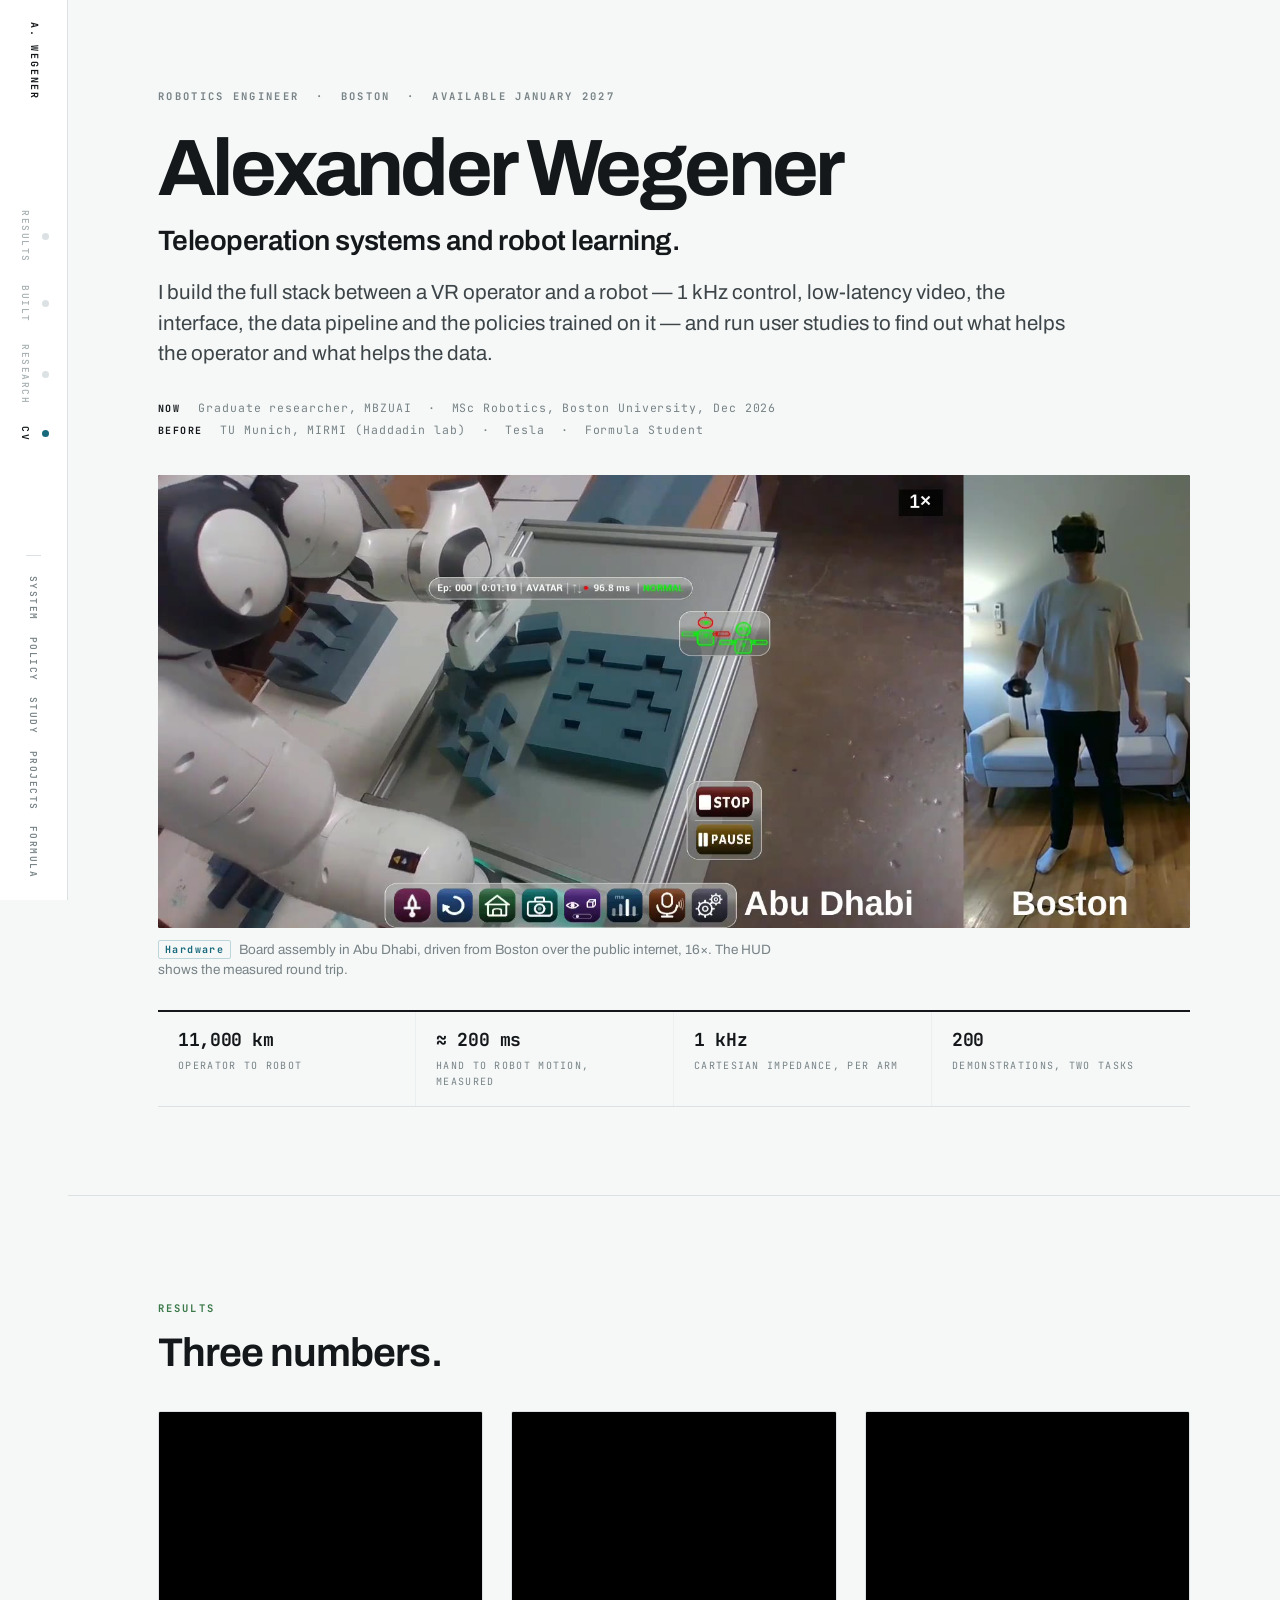
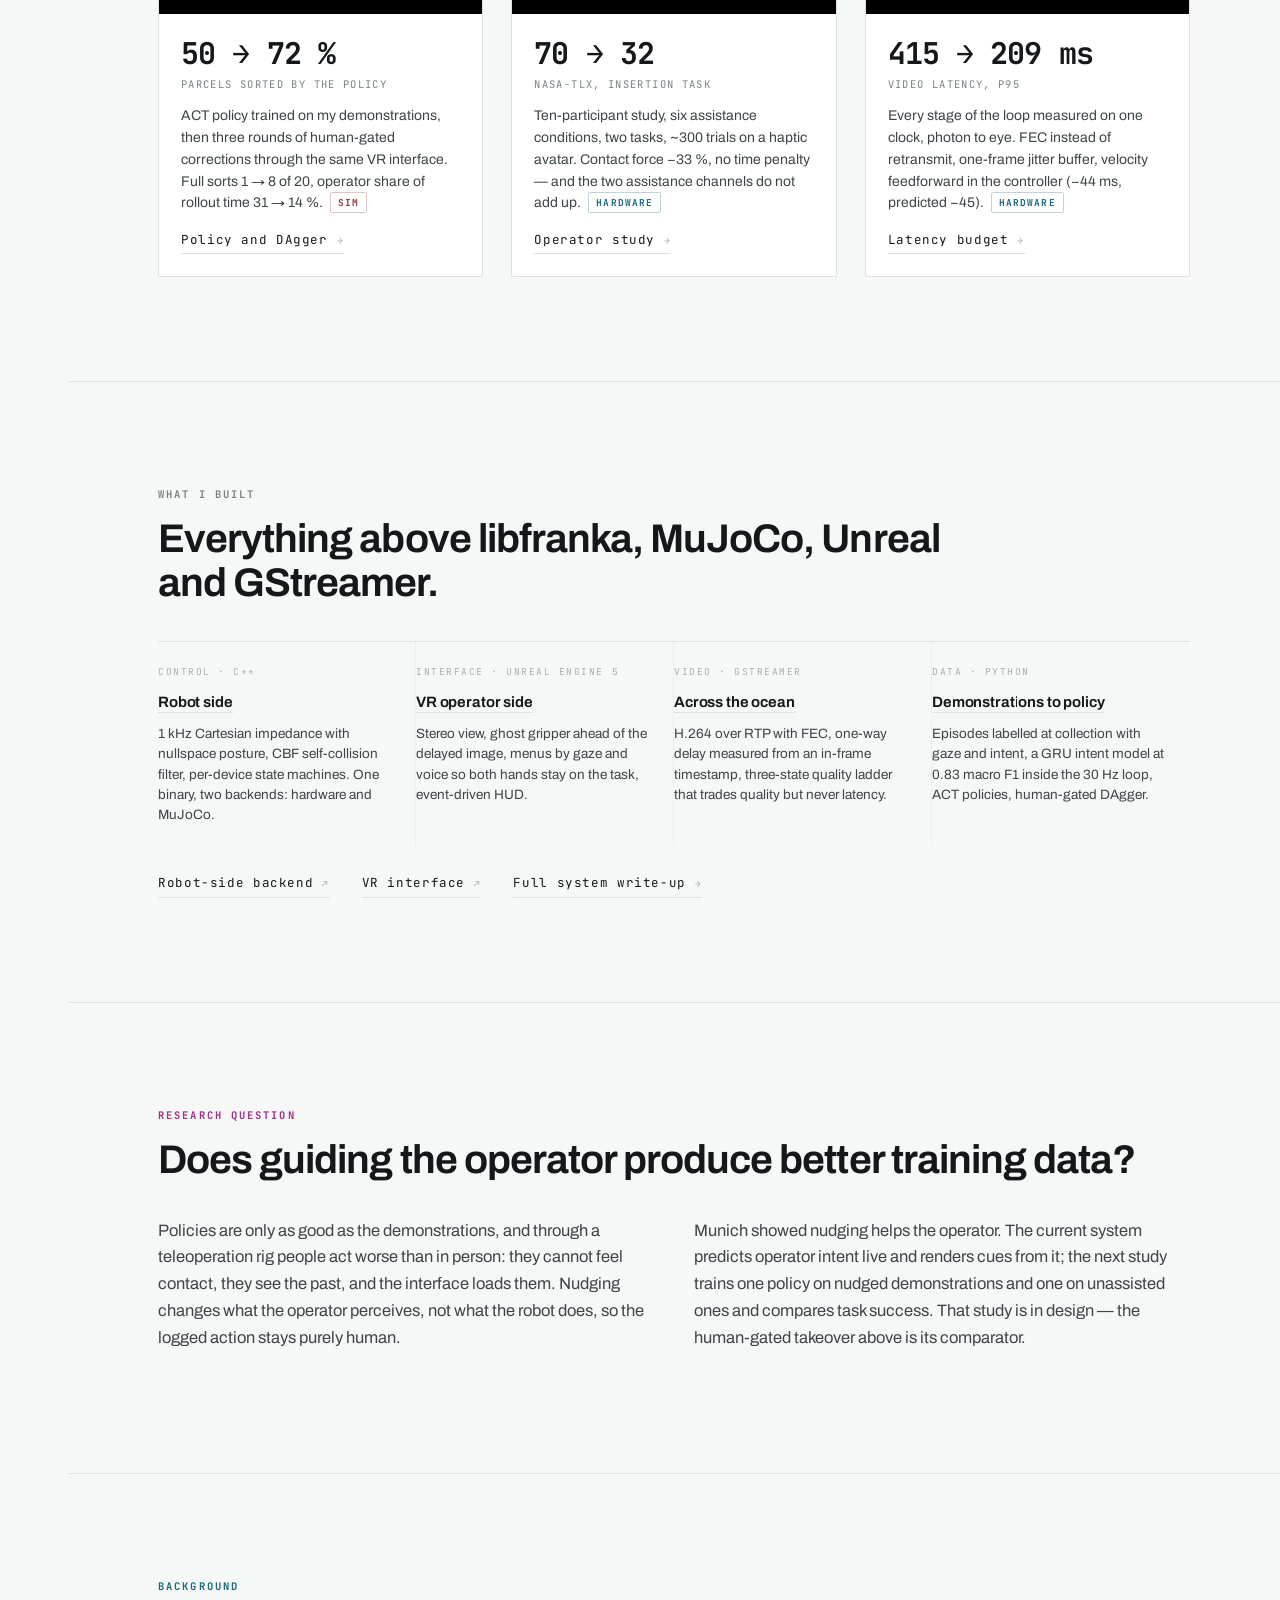
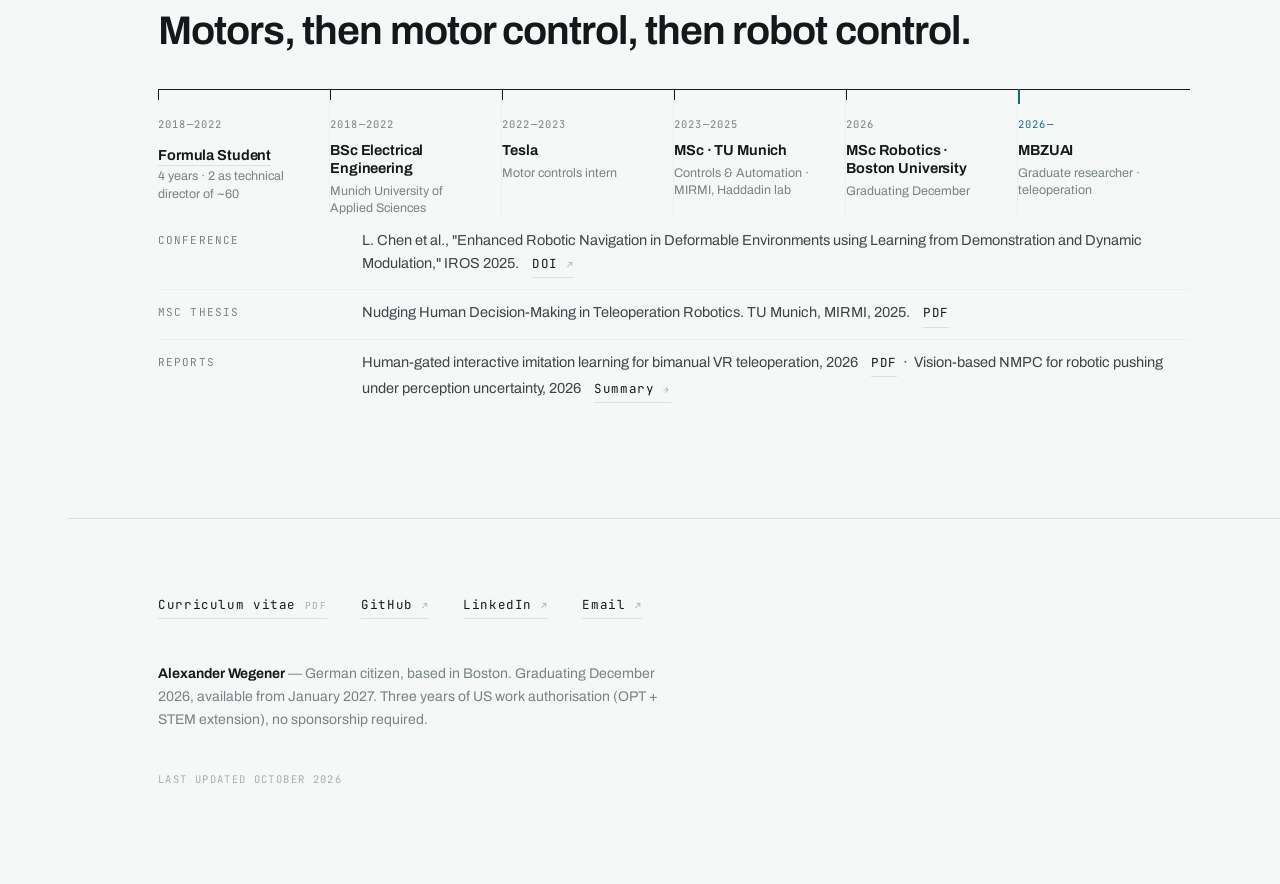
==== commit 5e53277e: "changed some things" ====
--- a/index.html
+++ b/index.html
@@ -112,7 +112,7 @@
         <p>
           Ten-participant study, six assistance conditions, two tasks, ~300 trials on a
           haptic avatar. Contact force −33 %, no time penalty — and the two assistance
-          channels do not add up. Under review, ICRA 2027. <span class="tag tag--hw">Hardware</span>
+          channels do not add up. <span class="tag tag--hw">Hardware</span>
         </p>
         <span class="link">Operator study <em>→</em></span>
       </a>
@@ -245,10 +245,6 @@
     </ol>
 
     <dl class="deflist mt-l">
-      <div>
-        <dt>Under review</dt>
-        <dd>Nudging in Teleoperated Manipulation: Task-Dependent Effects of Informational and Dynamic Assistance. ICRA 2027.</dd>
-      </div>
       <div>
         <dt>Conference</dt>
         <dd>
